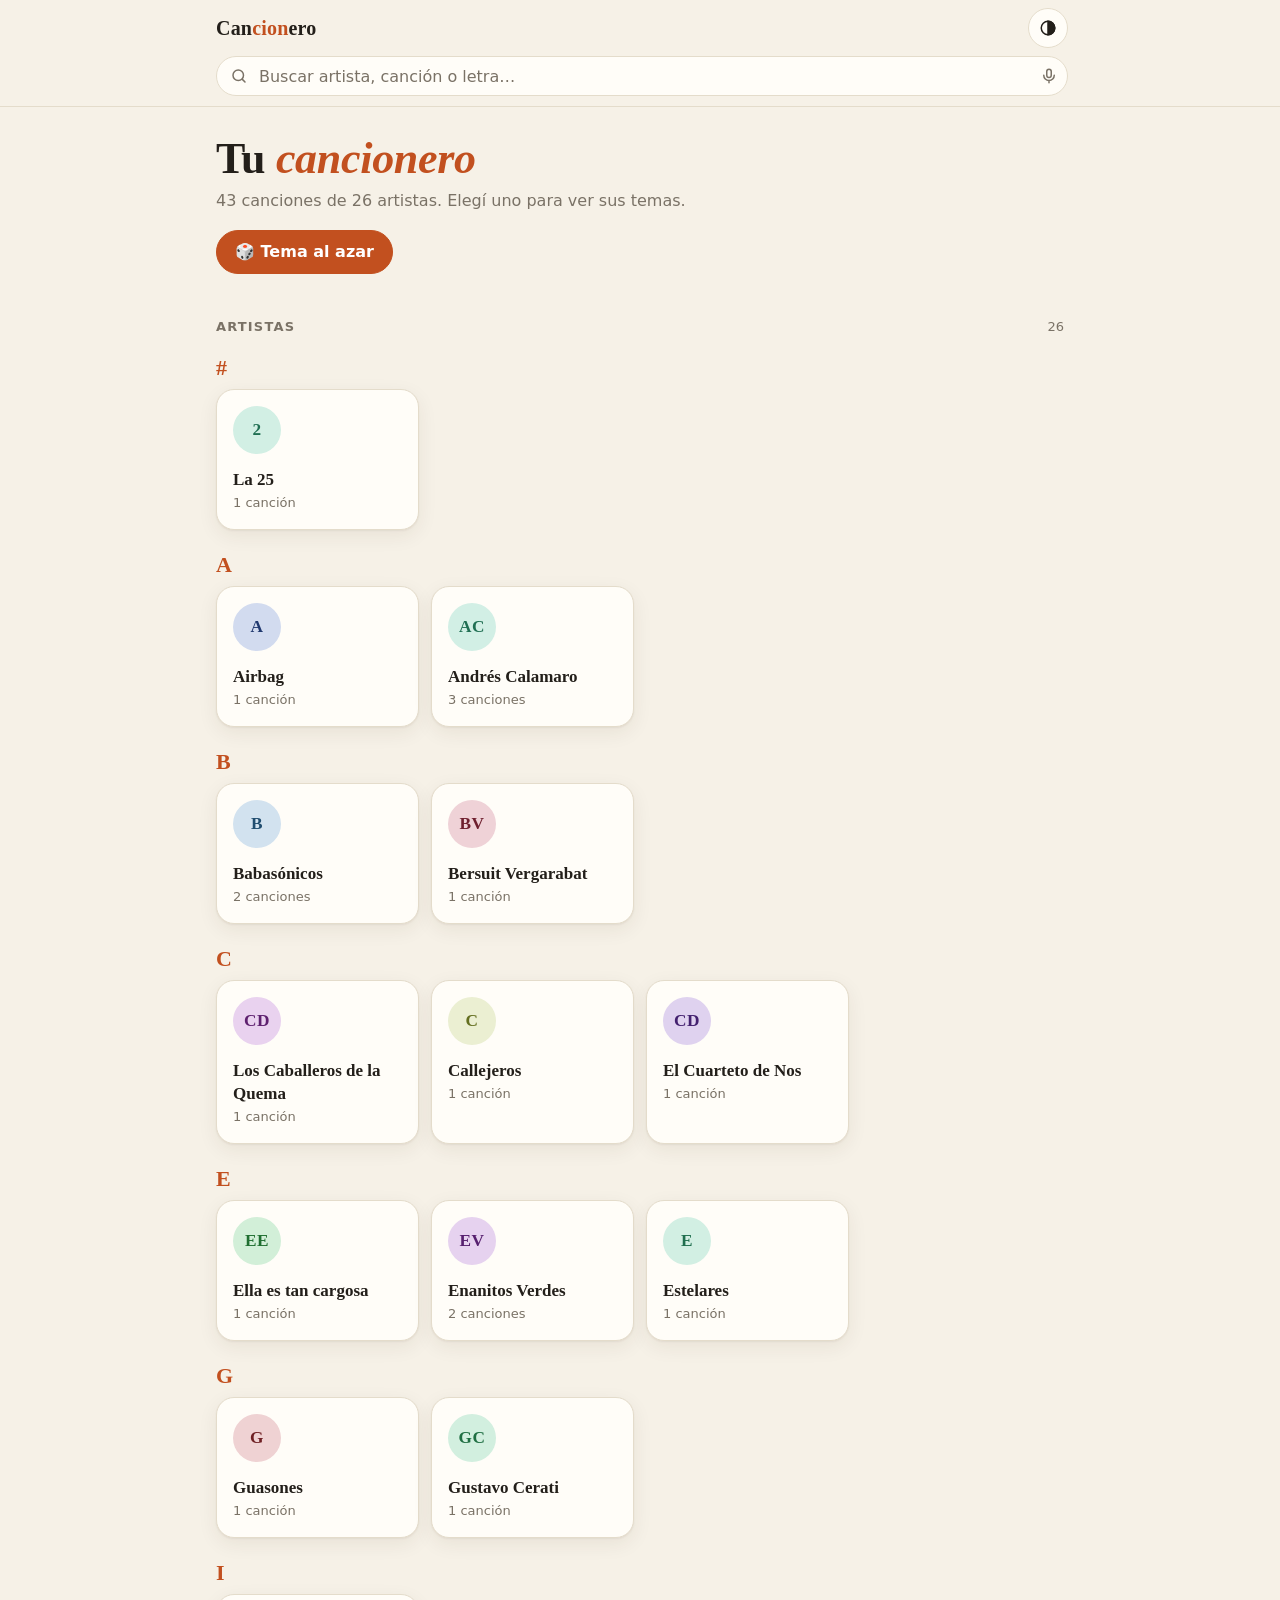
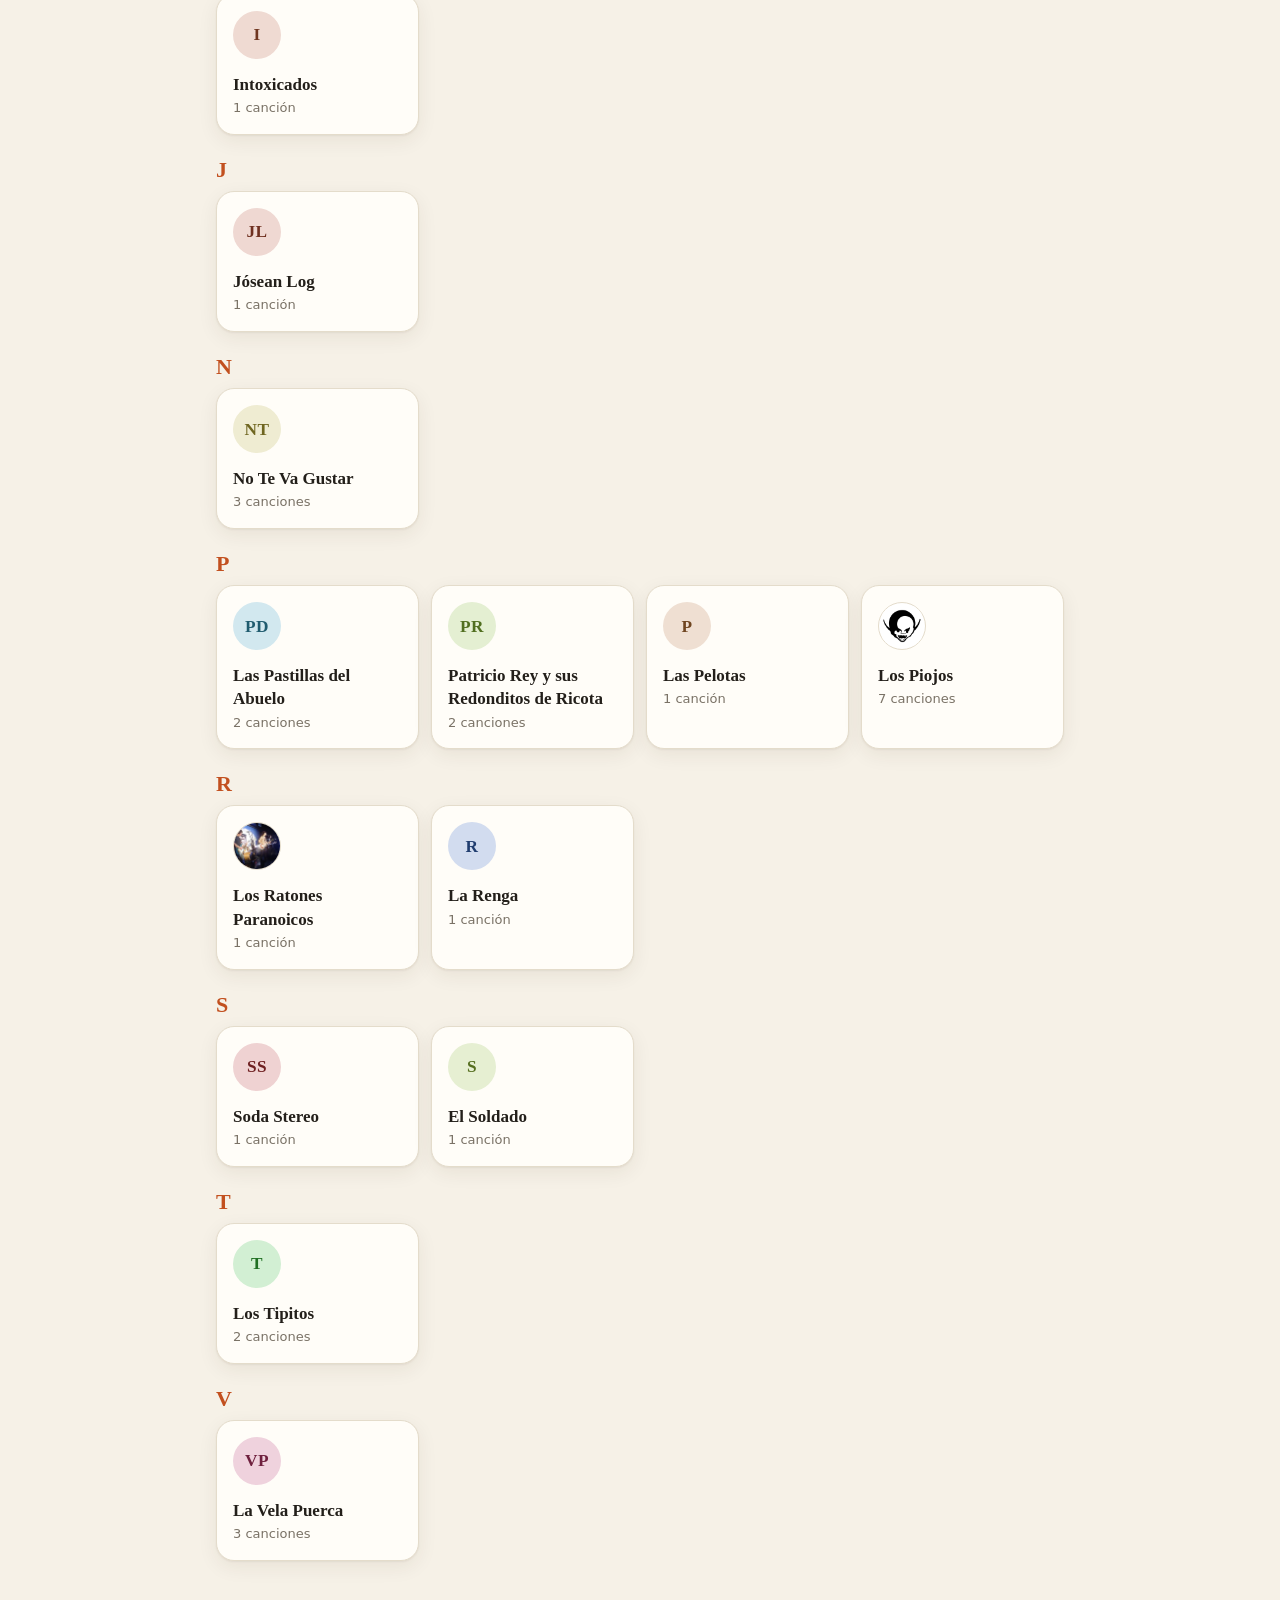
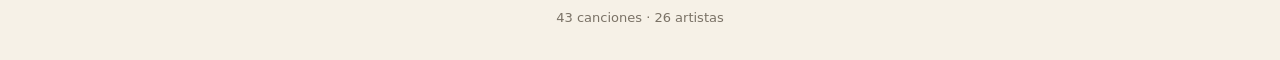
==== index.html @ a5ae13fc "Agregar Duda (Las Pastillas del Abuelo) Co-Authored-By: Claude Sonnet 5.5 <noreply@anthropic.com> Cl" ====
<!doctype html>
<html lang="es">
<head>
<meta charset="utf-8">
<meta name="viewport" content="width=device-width, initial-scale=1, viewport-fit=cover">
<meta name="color-scheme" content="light dark">
<meta name="theme-color" content="#f6f1e7" media="(prefers-color-scheme: light)">
<meta name="theme-color" content="#13110e" media="(prefers-color-scheme: dark)">
<meta name="apple-mobile-web-app-capable" content="yes">
<meta name="mobile-web-app-capable" content="yes">
<meta name="apple-mobile-web-app-title" content="Cancionero">
<meta name="apple-mobile-web-app-status-bar-style" content="default">
<link rel="manifest" href="manifest.webmanifest">
<link rel="icon" type="image/png" href="icon-192.png">
<link rel="apple-touch-icon" href="icon-180.png">
<title>Cancionero</title>
<style>
  @font-face{font-family:'Inconsolata';font-weight:400;font-style:normal;font-display:swap;src:url([data-uri]) format('woff2')}
  @font-face{font-family:'Inconsolata';font-weight:700;font-style:normal;font-display:swap;src:url([data-uri]) format('woff2')}
  :root {
    --bg: #f6f1e7; --surface: #fffdf8; --surface-2: #f0e9da;
    --ink: #231f1a; --muted: #7a7266; --line: #e4dccb;
    --accent: #c2501f; --accent-ink: #ffffff; --chord: #b4421a;
    --av-bg-s: 48%; --av-bg-l: 88%; --av-fg-s: 55%; --av-fg-l: 28%;
    --shadow: 0 1px 2px rgba(60,40,10,.06), 0 6px 20px rgba(60,40,10,.07);
    --serif: "Iowan Old Style", "Palatino Linotype", Palatino, Georgia, "Times New Roman", serif;
    --sans: system-ui, -apple-system, "Segoe UI", Roboto, sans-serif;
    --lyric: var(--sans);
    --mono: "Inconsolata", ui-monospace, "SF Mono", Menlo, Consolas, "Liberation Mono", monospace;
  }
  @media (prefers-color-scheme: dark) {
    :root:not([data-theme="light"]) {
      --bg: #13110e; --surface: #1c1915; --surface-2: #26221c;
      --ink: #f0eadf; --muted: #a2988a; --line: #2f2a22;
      --accent: #f0925f; --accent-ink: #1a0e06; --chord: #f5a678;
      --av-bg-s: 32%; --av-bg-l: 24%; --av-fg-s: 70%; --av-fg-l: 82%;
      --shadow: 0 1px 2px rgba(0,0,0,.4), 0 6px 20px rgba(0,0,0,.35);
    }
  }
  :root[data-theme="dark"] {
    --bg: #13110e; --surface: #1c1915; --surface-2: #26221c;
    --ink: #f0eadf; --muted: #a2988a; --line: #2f2a22;
    --accent: #f0925f; --accent-ink: #1a0e06; --chord: #f5a678;
    --av-bg-s: 32%; --av-bg-l: 24%; --av-fg-s: 70%; --av-fg-l: 82%;
    --shadow: 0 1px 2px rgba(0,0,0,.4), 0 6px 20px rgba(0,0,0,.35);
  }

  * { box-sizing: border-box; -webkit-tap-highlight-color: transparent; }
  html { scroll-behavior: auto; }
  body {
    margin: 0; background: var(--bg); color: var(--ink);
    font: 16px/1.45 var(--sans); -webkit-text-size-adjust: 100%;
  }
  button { font: inherit; color: inherit; cursor: pointer; }
  :focus-visible { outline: 2px solid var(--accent); outline-offset: 2px; }

  /* ---------- barra superior ---------- */
  .top {
    position: sticky; top: 0; z-index: 10;
    background: color-mix(in srgb, var(--bg) 86%, transparent);
    backdrop-filter: blur(10px); -webkit-backdrop-filter: blur(10px);
    border-bottom: 1px solid var(--line);
    padding-top: env(safe-area-inset-top);
  }
  .top-in {
    max-width: 880px; margin: 0 auto; height: 56px; padding: 0 12px 0 16px;
    display: flex; align-items: center; gap: 8px;
  }
  .brand { font: 700 20px/1 var(--serif); letter-spacing: .2px; flex: 1; cursor: pointer; background: none; border: 0; text-align: left; padding: 0; }
  .brand span { color: var(--accent); }
  .back {
    display: flex; align-items: center; gap: 6px; flex: 1; min-width: 0;
    background: none; border: 0; padding: 8px 8px 8px 0; font-weight: 600; color: var(--ink);
  }
  .back .arrow { font-size: 26px; line-height: 1; color: var(--accent); }
  .back .lbl { overflow: hidden; text-overflow: ellipsis; white-space: nowrap; }
  .back[hidden], .brand[hidden] { display: none; }
  .icon-btn {
    width: 40px; height: 40px; border-radius: 50%; border: 1px solid var(--line);
    background: var(--surface); display: grid; place-items: center; font-size: 17px;
  }
  .icon-btn:hover { border-color: var(--accent); }

  .top-search { max-width: 880px; margin: 0 auto; padding: 0 12px 10px 16px; }
  .top-search .search { flex: none; width: 100%; }
  .top-search .search input { height: 40px; box-shadow: none; }
  .sres {
    position: absolute; left: 0; right: 0; top: 100%;
    max-height: calc(100vh - 130px); max-height: calc(100dvh - 130px); overflow-y: auto;
    background: var(--bg); border-bottom: 1px solid var(--line); box-shadow: 0 18px 30px rgba(0,0,0,.18);
  }
  .sres[hidden] { display: none; }
  .sres-in { max-width: 880px; margin: 0 auto; padding: 4px 16px 24px; }
  .sres .sec-title:first-child { margin-top: 14px; }
  .sres .empty { padding: 28px 0; }

  main { max-width: 880px; margin: 0 auto; padding: 20px 16px 48px; }
  .enter { animation: enter .22s ease-out; }
  @keyframes enter { from { opacity: 0; transform: translateY(8px); } to { opacity: 1; transform: none; } }
  @media (prefers-reduced-motion: reduce) { .enter { animation: none; } }

  /* ---------- botones ---------- */
  .btn {
    display: inline-flex; align-items: center; justify-content: center; gap: 8px;
    min-height: 44px; padding: 0 18px; border-radius: 999px; font-weight: 600;
    border: 1px solid var(--line); background: var(--surface);
  }
  .btn:hover { border-color: var(--accent); }
  .btn.primary { background: var(--accent); color: var(--accent-ink); border-color: var(--accent); }
  .btn.primary:hover { filter: brightness(1.06); }
  .btn.sm { min-height: 38px; padding: 0 14px; font-size: 14px; }

  /* ---------- avatar ---------- */
  .av {
    flex: none; display: grid; place-items: center; border-radius: 50%;
    width: var(--s, 48px); height: var(--s, 48px);
    font: 700 calc(var(--s, 48px) * .36)/1 var(--serif); letter-spacing: .5px;
    background: hsl(var(--h) var(--av-bg-s) var(--av-bg-l));
    color: hsl(var(--h) var(--av-fg-s) var(--av-fg-l));
  }

  .av.logo { background: #fff; border: 1px solid var(--line); overflow: hidden; padding: calc(var(--s, 48px) * .06); }
  .av.logo img { width: 100%; height: 100%; object-fit: contain; display: block; }
  .av.logo.photo { padding: 0; }
  .av.logo.photo img { object-fit: cover; }

  /* ---------- inicio ---------- */
  .hero { padding: 8px 0 20px; }
  .hero h1 { font: 700 clamp(30px, 7vw, 44px)/1.08 var(--serif); margin: 0 0 6px; letter-spacing: -.3px; }
  .hero h1 em { font-style: italic; color: var(--accent); }
  .hero p { margin: 0 0 18px; color: var(--muted); }
  .search-row { display: flex; gap: 10px; align-items: stretch; flex-wrap: wrap; }
  .search { flex: 1 1 260px; position: relative; min-width: 0; display: block; }
  .search svg { position: absolute; left: 14px; top: 50%; transform: translateY(-50%); color: var(--muted); pointer-events: none; }
  .search input {
    width: 100%; height: 48px; padding: 0 80px 0 42px; font: inherit; color: var(--ink);
    background: var(--surface); border: 1px solid var(--line); border-radius: 999px;
    box-shadow: var(--shadow); -webkit-appearance: none; appearance: none;
  }
  .search input::placeholder { color: var(--muted); }
  .search input::-webkit-search-cancel-button, .search input::-webkit-search-decoration { -webkit-appearance: none; display: none; }
  .search input:focus { outline: none; border-color: var(--accent); }
  .search .clear {
    position: absolute; right: 6px; top: 50%; transform: translateY(-50%);
    width: 36px; height: 36px; border-radius: 50%; border: 0; background: none; color: var(--muted); font-size: 20px;
  }
  .search .clear[hidden] { display: none; }
  .search .clear { right: 42px; }
  .search .mic {
    position: absolute; right: 6px; top: 50%; transform: translateY(-50%);
    width: 36px; height: 36px; border-radius: 50%; border: 0; background: none; color: var(--muted);
    display: grid; place-items: center; cursor: pointer;
  }
  .search .mic:hover { color: var(--accent); }
  .search .mic[hidden] { display: none; }
  .search .mic.on { color: #fff; background: #d93025; animation: micpulse 1.1s ease-in-out infinite; }
  @keyframes micpulse { 0%,100% { box-shadow: 0 0 0 0 rgba(217,48,37,.45); } 50% { box-shadow: 0 0 0 8px rgba(217,48,37,0); } }
  @media (prefers-reduced-motion: reduce) { .search .mic.on { animation: none; } }

  .sec-title {
    display: flex; align-items: baseline; justify-content: space-between;
    font: 700 13px/1 var(--sans); letter-spacing: .09em; text-transform: uppercase;
    color: var(--muted); margin: 26px 0 12px;
  }
  .sec-title .n { font-weight: 500; letter-spacing: 0; text-transform: none; }
  .grid { display: grid; grid-template-columns: repeat(2, 1fr); gap: 12px; }
  @media (min-width: 560px) { .grid { grid-template-columns: repeat(3, 1fr); } }
  @media (min-width: 800px) { .grid { grid-template-columns: repeat(4, 1fr); } }
  .card {
    display: flex; flex-direction: column; align-items: flex-start; gap: 14px; text-align: left;
    padding: 16px; border-radius: 18px; background: var(--surface); border: 1px solid var(--line);
    box-shadow: var(--shadow); min-width: 0; transition: transform .12s ease, border-color .12s ease;
  }
  .card:hover { border-color: var(--accent); transform: translateY(-2px); }
  .card:active { transform: scale(.98); }
  .card .nm { font: 700 17px/1.2 var(--serif); overflow-wrap: anywhere; }
  .card .ct { font-size: 13px; color: var(--muted); margin-top: 3px; }
  .letter { font: 700 22px/1 var(--serif); color: var(--accent); margin: 24px 0 10px; }

  /* ---------- listas de canciones ---------- */
  .list { display: flex; flex-direction: column; gap: 8px; }
  .row {
    display: flex; align-items: center; gap: 14px; text-align: left; width: 100%;
    padding: 14px 16px; border-radius: 16px; background: var(--surface);
    border: 1px solid var(--line); min-height: 60px;
    transition: border-color .12s ease, transform .12s ease;
  }
  .row:hover { border-color: var(--accent); }
  .row:active { transform: scale(.99); }
  .row .tx { flex: 1; min-width: 0; }
  .row .t { font: 700 17px/1.25 var(--serif); }
  .row .s { font-size: 13px; color: var(--muted); margin-top: 2px; }
  .row .chev { color: var(--muted); font-size: 22px; }
  .pill {
    flex: none; font: 700 13px/1 var(--sans); padding: 6px 10px; border-radius: 999px;
    background: var(--surface-2); color: var(--ink); border: 1px solid var(--line);
  }
  .tag { font: 600 12px var(--sans); color: var(--accent); margin-left: 8px; }
  .empty { text-align: center; color: var(--muted); padding: 48px 0; }
  .empty b { display: block; font: 700 20px var(--serif); color: var(--ink); margin-bottom: 6px; }

  /* ---------- artista ---------- */
  .a-hero { display: flex; align-items: center; gap: 18px; padding: 6px 0 4px; flex-wrap: wrap; }
  .a-hero .info { flex: 1; min-width: 180px; }
  .a-hero h1 { font: 700 clamp(28px, 6.5vw, 40px)/1.1 var(--serif); margin: 0; letter-spacing: -.2px; }
  .a-hero .sub { color: var(--muted); margin-top: 4px; }

  /* ---------- canción ---------- */
  .s-head h1 { font: 700 clamp(28px, 6.5vw, 40px)/1.1 var(--serif); margin: 4px 0 6px; letter-spacing: -.2px; }
  .s-head .by { color: var(--muted); }
  .link { background: none; border: 0; padding: 0; color: var(--accent); font-weight: 600; text-decoration: underline; text-underline-offset: 3px; }
  .tools {
    display: flex; align-items: flex-end; justify-content: space-between; flex-wrap: wrap; gap: 10px 16px;
    margin: 14px 0; padding: 10px 14px 12px; border-radius: 18px;
    background: var(--surface); border: 1px solid var(--line);
  }
  .grp { display: flex; flex-direction: column; align-items: flex-start; gap: 6px; }
  .grp .lbl { font-size: 11px; font-weight: 700; letter-spacing: .09em; text-transform: uppercase; color: var(--muted); }
  .ctl { display: flex; align-items: center; gap: 6px; }
  .grp .val { min-width: 3em; text-align: center; font: 700 18px var(--serif); color: var(--accent); }
  .step {
    width: 38px; height: 38px; border-radius: 50%; border: 1px solid var(--line);
    background: var(--bg); font-size: 17px; line-height: 1;
  }
  .step:hover { border-color: var(--accent); }
  .step.on { border-color: var(--accent); color: var(--accent); }

  /* hoja: los acordes van sobre la sílaba y la letra se parte en renglones */
  .sheet {
    margin: 0; padding: 18px 16px 20px; background: var(--surface);
    border: 1px solid var(--line); border-radius: 18px; box-shadow: var(--shadow);
    font: var(--fs, 17px)/1.4 var(--lyric); overflow-wrap: break-word;
  }
  .sheet .ln { margin: 0; }
  .sheet .ln.blank { height: .85em; }
  .sheet .t { padding: .1em 0; }
  .sheet .pair { padding-top: .15em; }
  .sheet .w { white-space: nowrap; }
  .sheet .seg { display: inline-block; vertical-align: baseline; }
  .sheet .cc { display: block; min-height: 1.3em; padding-right: .55em; font: 700 .9em/1.3 var(--mono); color: var(--chord); }
  .sheet .ll { display: block; white-space: pre; }
  .sheet .cl { font: 700 .92em/1.45 var(--mono); color: var(--chord); white-space: pre-wrap; padding: .1em 0; }
  .sheet .s { font: 700 .78em/1.3 var(--sans); letter-spacing: .08em; text-transform: uppercase; color: var(--muted); margin: 1.1em 0 .25em; }
  .sheet .raw { margin: .3em 0; overflow-x: auto; font: .82em/1.3 var(--mono); color: var(--muted); tab-size: 4; }
  .next { display: flex; flex-wrap: wrap; gap: 10px; margin: 18px 0 110px; }

  /* ---------- deslizador ---------- */
  #as {
    position: fixed; z-index: 12; right: max(16px, env(safe-area-inset-right));
    bottom: calc(16px + env(safe-area-inset-bottom));
    display: flex; align-items: center; gap: 6px; padding: 5px;
    background: color-mix(in srgb, var(--surface) 92%, transparent);
    -webkit-backdrop-filter: blur(8px); backdrop-filter: blur(8px);
    border: 1px solid var(--line); border-radius: 999px; box-shadow: 0 8px 30px rgba(0,0,0,.28);
  }
  #as:not(.open) { padding: 0; border: 0; background: none; box-shadow: none; -webkit-backdrop-filter: none; backdrop-filter: none; }
  #as:not(.open) .step, #as:not(.open) .lv { display: none; }
  #as .play {
    width: 52px; height: 52px; border-radius: 50%; border: 0; font-size: 16px;
    background: var(--accent); color: var(--accent-ink); box-shadow: 0 6px 18px rgba(0,0,0,.28);
  }
  #as.open .play { box-shadow: none; }
  #as .lv { display: flex; flex-direction: column; align-items: center; gap: 4px; min-width: 70px; }
  #as .lv small { font-size: 12px; color: var(--muted); font-weight: 600; }
  #as .dots { display: flex; gap: 4px; }
  #as .dots i { width: 7px; height: 7px; border-radius: 50%; background: var(--line); }
  #as .dots i.on { background: var(--accent); }

  /* ---------- acordes tocables + ventana de diagramas ---------- */
  .sheet .ch { cursor: pointer; border-radius: 3px; }
  .sheet .ch:hover { background: color-mix(in srgb, var(--accent) 22%, transparent); }
  .cd { position: fixed; inset: 0; z-index: 30; display: flex; align-items: flex-end; justify-content: center; }
  .cd[hidden] { display: none; }
  .cd-bg { position: absolute; inset: 0; background: rgba(0,0,0,.5); animation: fade .15s ease-out; }
  .cd-box {
    position: relative; width: 100%; max-width: 640px; max-height: 88vh; overflow-y: auto;
    background: var(--bg); border: 1px solid var(--line); border-radius: 22px 22px 0 0;
    padding: 18px 18px calc(20px + env(safe-area-inset-bottom)); box-shadow: 0 -10px 40px rgba(0,0,0,.35);
    animation: up .2s ease-out;
  }
  @media (min-width: 700px) { .cd { align-items: center; } .cd-box { border-radius: 22px; } }
  @keyframes fade { from { opacity: 0; } to { opacity: 1; } }
  @keyframes up { from { transform: translateY(24px); opacity: 0; } to { transform: none; opacity: 1; } }
  @media (prefers-reduced-motion: reduce) { .cd-bg, .cd-box { animation: none; } }
  .cd-head { display: flex; align-items: center; justify-content: space-between; gap: 12px; }
  .cd-head h2 { margin: 0; font: 700 34px/1 var(--serif); color: var(--accent); }
  .cd-x { width: 40px; height: 40px; border-radius: 50%; border: 1px solid var(--line); background: var(--surface); font-size: 22px; line-height: 1; }
  .cd-notes { color: var(--muted); margin: 6px 0 14px; font-size: 14px; }
  .cd-grid { display: grid; grid-template-columns: repeat(auto-fill, minmax(128px, 1fr)); gap: 10px; }
  .cd-card { background: var(--surface); border: 1px solid var(--line); border-radius: 16px; padding: 10px 6px 12px; text-align: center; }
  .cd-card svg { width: 100%; max-width: 112px; height: auto; display: block; margin: 0 auto; }
  .cd-card .cap { font-size: 12px; line-height: 1.3; margin-top: 4px; padding: 0 4px; }
  .cd-card .cap b { display: block; font-size: 13px; }
  .cd-card .cap span { color: var(--muted); }
  .cd-card .fr { font: 600 12px var(--mono); color: var(--accent); margin-top: 2px; }
  .cd-foot { color: var(--muted); font-size: 12px; margin: 14px 0 0; }
  .g-line { stroke: var(--muted); stroke-width: 1; }
  .g-nut { stroke: var(--ink); stroke-width: 3.5; }
  .g-dot { fill: var(--accent); }
  .g-open { fill: none; stroke: var(--ink); stroke-width: 1.4; }
  .g-x { stroke: var(--ink); stroke-width: 1.4; }
  .g-txt { fill: var(--muted); font: 600 10px var(--sans); }
  footer { text-align: center; color: var(--muted); font-size: 13px; padding: 0 16px 32px; }
</style>
</head>
<body>
<header class="top">
  <div class="top-in">
    <button class="brand" id="brand" aria-label="Ir al inicio">Can<span>cion</span>ero</button>
    <button class="back" id="back" hidden><span class="arrow" aria-hidden="true">‹</span><span class="lbl" id="back-lbl"></span></button>
    <button class="icon-btn" id="theme" title="Cambiar tema (claro / oscuro)" aria-label="Cambiar tema"><svg width="18" height="18" viewBox="0 0 24 24" fill="none" stroke="currentColor" stroke-width="2"><circle cx="12" cy="12" r="9"/><path d="M12 3a9 9 0 0 1 0 18z" fill="currentColor"/></svg></button>
  </div>
  <div class="top-search"><label class="search">
    <svg width="18" height="18" viewBox="0 0 24 24" fill="none" stroke="currentColor" stroke-width="2" stroke-linecap="round"><circle cx="11" cy="11" r="7"/><path d="M20 20l-3.5-3.5"/></svg>
    <input id="q" type="search" placeholder="Buscar artista, canción o letra…" autocomplete="off" autocapitalize="off" spellcheck="false">
    <button class="clear" id="qclear" aria-label="Borrar búsqueda" hidden>×</button>
    <button class="mic" id="qmic" type="button" aria-label="Buscar con la voz" title="Buscar con la voz" hidden><svg width="18" height="18" viewBox="0 0 24 24" fill="none" stroke="currentColor" stroke-width="2" stroke-linecap="round" stroke-linejoin="round"><rect x="9" y="3" width="6" height="11" rx="3"/><path d="M5 11a7 7 0 0 0 14 0M12 18v3"/></svg></button></label></div>
  <div class="sres" id="sres" hidden><div class="sres-in" id="sres-in"></div></div>
</header>
<main id="app"></main>
<footer id="foot"></footer>

<div class="cd" id="cd" hidden>
  <div class="cd-bg" id="cd-bg"></div>
  <div class="cd-box" role="dialog" aria-modal="true" aria-labelledby="cd-t">
    <div class="cd-head"><h2 id="cd-t"></h2><button class="cd-x" id="cd-x" aria-label="Cerrar">×</button></div>
    <div class="cd-notes" id="cd-notes"></div>
    <div class="cd-grid" id="cd-grid"></div>
    <p class="cd-foot">Cuerdas de la 6ª (grave, a la izquierda) a la 1ª (aguda). ○ = al aire, × = no se toca.</p>
  </div>
</div>

<script>
(function () {
  var SONGS = [{"id": "callejeros-9-de-julio", "title": "9 de Julio", "artist": "Callejeros", "key": "F#", "body": "Charango\nintro:\n\nF#  A#m  C#  F#\n\nG#m  A#m  Ebm\n\nG#  C#  B  Ebm\n\n\nF#                 A#m\nOtro pabellon q se abre,\n                   C#\notra escuela entre rejas\nF#\notra flor q no esta...\n     G#m            A#m\nOtro delicuente q miente, roba,\n               Ebm\ngobierna y se va.\n        G#                  C#\nOtra tormenta en mi cabeza hace\n               B\nque no pueda parar de pensar\n\n\nF#                    A#m\nOtra vez otro boca y river\n                  C#\nq termina a las piñas\n              F#\narañando al final\n          G#m\nOtro entretenimiento\n        A#m\npara mi alma sin ganas\n               Ebm\ntendre que encontrar\n\n           G#\nOtra gran duda\n                  C#\nse desnuda en la noche\n                      B\nque me encuentra al final\nEbm            C#\notra vez sin paz...\n\nEst:\n\nEbm\nY en el medio\nB\nNo te encuentro\nF#                 C#\nme hundo en la ciudad\n        Ebm                B               F#              C#\nPor la nueve de julio voy con el miedo de no verte nunca mas\n       G#m\nPasan autos frente a mi\n        B                    F#\nPasa la vida se abre esta herida\n         Ebm        C#\nComo avenida por subir\n\nF#\nOtro vaso de cerveza\n     A#m                   C#                     F#\nbien fria que se llena, se prueba, se vacia y se va\n          G#m             A#m\nA otras amenazas mas fuertes que un vicio\n         Ebm\nnos someteran\n\n      G#                        C#                 B\notro pais ira dejando estos sucios a la posterioridad\nEbm              C#\ny otros lo sufriran...\n\nEst:\n\nEbm            B                  F#               C#\nY en el medio no te encuentro, me hundo en la ciudad\n         Ebm                      B        F#      C#\npor la nueve de julio voy con el miedo de no verte mas\n        G#m\npasan autos frente a mi\n          B                    F#\npasa la vida no cierra esta herida\n           Ebm        C#\ncomo avenida por subir\n\n\n\nF#  A#m  C#  F#\n\nG#m  A#m  Ebm\n\n\n           G#\nOtra gran duda\n                  C#\nse desnuda en la noche\n                      B\nque me encuentra al final\nEbm            C#\notra vez sin paz...\n\nEst:\n\nEbm\nY en el medio\nB\nNo te encuentro\nF#                 C#\nme hundo en la ciudad\n        Ebm                B               F#              C#\nPor la nueve de julio voy con el miedo de no verte nunca mas\n       G#m\nPasan autos frente a mi\n        B                    F#\nPasa la vida se abre esta herida\n         Ebm        C#\nComo avenida por subir\n\n\nF#  A#m  C#  F#\n\nG#m  A#m  Ebm\n\nG#  C#  B  Ebm B"}, {"id": "estelares-aire", "title": "Aire", "artist": "Estelares", "key": "Bm", "body": "E - A - E - A\n\nBm        E           F#m\nHice todo lo posible por seguir,\nBm           E           F#m     E\ncambié el color de mis ojos por marfil  ahaaa\nA    E                  A\nAcostumbrado a mentir,   acostumbrado a reír.\n\nBm        E           F#m\nVan mil días que no sé lo que decir,\nBm           E           F#m     E\nsin ideas de Buenos Aires a Junín,\nA    E\noyendo letras de folk,\nA\nleyendo un libro de amor.\n\n**intro\n\nBm        E           F#m\nTe busqué, pues cada vez que te encontré\nBm           E           F#m     E\ny en tus ojos no vi brillos como aquellos ahaaa\nA    E\nEl show en el Tinto Bar\nA\ncuando me viste cantar.\n\nBm        E           F#m\nY el verano trajo luces sobre el mar\nBm           E           F#m     E\ny entendí que hay mil maneras de dar ahaaa\nA    E\nAunque no te haya hecho bien\nA\na mi manera te amé.\n\n**intro\n\nBm7          C#m7             Bm7\n   No soy el tipo que parezco ser,\nC#m7              Bm7\nno soy el tipo que tú crees ver,\nC#m7              Bm7\nsé que no es fácil para mi ser yo\nE      D\nAhaa       ahahahahaha\n\n**intro\n\nBm7          C#m7             Bm7\nNo hay una sola razón para sufrir,\nC#m7              Bm7\nLas cosas siguen su curso como el rhin, ahaaa\nC#m7              Bm7\nEl río no tiene fin\nE      D\nSigue su vida en el mar.\n\nBm7          C#m7             Bm7\nY hoy estás radiante como Nueva York,\nC#m7              Bm7\nY yo estoy pensando en otro lugar\nC#m7              Bm7\nNo tengo nada que hacer...\nE      D\nEsto no da para más.\n\nBm7\nNo tengo nada que hacer,\nC#m7\nEsto no da para más...\nBm7\nEsto no da para más!"}, {"id": "los-piojos-al-atardecer", "title": "Al Atardecer", "artist": "Los Piojos", "key": "D", "body": "INTRO: D - C\n\nD\nAl atardecer\nCuando ella se va\nAm\nAl atardecer\nD\nSe va a trabajar\nAm\nAl atardecer\nC\nVa hasta la estación\nG\nY se toma el tren\nF#\nChiflan del furgón\nG\nMiran del anden\nD\nAl atardecer\n\nEm\nCalle de luna\nGente sin fortuna\nA\nY sin amor\nEm\nLuces y gatos\nRoces baratos\nA\nPor un alcohol\n\nD - C\n\nD\nAl atardecer\nCruza la ciudad\nAm\nAl atardecer\nD\nLas calles de tierra\nVan quedando atrás\nAm\nAl atardecer\nC\nHoy como estará\nG\nCuanto sacare\nF#\nComisario sucio\nG\nNi lo quiero ver\nD\nAl atardecer\n\nEm\nCalles de luna...\n\nD\nNo tengo mucho\nTiempo\nNo tengo mucho\nTiempo, Señor\nC\nAquí en la ciudad\nD\nNo tengo mucho\nTiempo\nNo hace mucho\nTiempo, que estoy\nC\nAquí en la ciudad, ya ve\nVa hasta la estación\nG\nY se toma el tren\nF#\nEl tercer vagón\nG\nMe dio suerte ayer\nD\nAl atardecer\n\nD - Am (distinto a la intro)\n\nC\nVa hasta la estación\nG\nY se toma el tren\nD\nAl atardecer\n\nCalles de luna....\n\nNo tengo mucho\nTiempo....\n(repite estrofa hasta el final)\n\nCoro:\nY si vos me das\nLo que yo busque\nAlguien para hablar\n\nY si vos me das\nLo que yo busque\nAlguien para estar."}, {"id": "no-te-va-gustar-al-vacio", "title": "Al vacío", "artist": "No Te Va Gustar", "key": "Bm", "body": "Bm       F#m\n  todo parece estar\nEm            D          F#\n  queriendo cerrar una herida\nBm          F#m\n  lejos de abandonar\nEm          D       F#\n  cerca de una despedida\n\nBm           F#m\n   no quiero más\nBm         F#m\n   verte pasar\n\nBm         G                   F#  F#sus4\n   solo me quiero sentar a esperar\n\n\nBm       F#m\n  lo fueron a matar\nEm            D          F#\n  y lo dejaron con vida\nBm          F#m\n  sin sospechar\nEm          D       F#\n  que todavía respira\n\nBm           F#m\n   no quiero más\nBm         F#m\n   verte pasar\n\nBm         G                   F#  F#sus4\n   solo me quiero sentar a esperar\n\nESTRIBILLO\n              Em      A      D       G\nque saltes al vacío y que no vuelvas nunca\nEm      G       F#                 Em       F#         Bm\ny que toda tu vida te mate la culpa de haberme robado una parte del alma\nG                         F#\ny es lo que a vos te hace falta\nBm D A    Bm D A\nalejarte de acá\n\nBm       F#m\n  vos querés enseñar\nEm            D          F#\n  pero te faltan ideas\nBm          F#m\n  vos sabés señalar\nEm          D       F#\n  pero esperá que te vean\n\nBm           F#m\n   no quiero más\nBm         F#m\n   verte pasar\n\nBm         G                   F#  F#sus4\n   solo me quiero sentar a esperar y rogar\n\nESTRIBILLO\n\n              Em      A      D       G\nque saltes al vacío y que no vuelvas nunca\nEm      G       F#                 Em       F#         Bm\ny que toda tu vida te mate la culpa de haberme robado una parte del alma\nG                         F#\ny es lo que a vos te hace falta\n\n              Em      A      D       G\nque saltes al vacío y que no vuelvas nunca\nEm      G       F#                 Em       F#         Bm\ny que toda tu vida te mate la culpa de haberme robado una parte del alma\nG                         F#\ny es lo que a vos te hace falta\nBm D A    Bm D A\nalejarte de acá"}, {"id": "los-piojos-ando-ganas", "title": "Ando ganas", "artist": "Los Piojos", "key": "Dm", "body": "Nota: el tema es un juego entre Dm y C, y al final de cada\nestrofa intercala un C#7.\n\nIntro: Dm - Dmsus4 - Dm - Dm9 - C - C9 - C9\n\n\n1era. guitarra:\nE--------------------------------------------------------------||\nA--------------------------------------------------------------||\nD--------------------------------------------------------------||\nG--------------------------------------------------------------||\nB---------------------------------------------5--8--8h10--8--5-||\nE--8--8--8--7--8--8--3--5---8--8--8--7--8--8-------------------||\n\nDm7\nAndo ganas de encontrarte\nC\ncuánto lejos que estás acá\nDm7\nando ganas de encontrarte\nC\nando lejos, más no me da\nDm7 C\nllora, llora, llora mi pena de amor\nDm7 C\nllora, llora, llora mi pena por vos\nDm7 C\nllora, llora, llora mi pena de amor\ny amale.\n\nF\nA mí sí que me gustan tus piernas mecerse\nC\ncomo si fueran olas\nC#\npor lo que se ve\nF\nme gustó tu mar y tu\nC\ncanoa\n\nDm7\nAndo ganas de encontrarte\nC\nde una buena vez por todas\nDm7\nel invierno largo se fue\nC\ny ya cambiaron las modas\n\nDm7 C\nllora, llora, llora mi pena de amor...\n\nF\nA mí sí que me gustan tus piernas mecerse\nC\ncomo si fueran olas\nC#\npor lo que se ve\nF\nme gustó tu mar y tu\nC\ncanoa\n\nDm\nSólo una cosa te digo\nC\nyo necesito un abrigo\nDm7\nque en esta tierra hace frío\nC\nsi no estás al lado mío\nDm7\ny como vos no hay ninguna\nC\nno brilla tanto la luna\nDm7\nando ganas de encontrarte\nC\nquiero llevarte pa' marte.\n\n\n\nAcorde C#:\n\\X____O/\n 4OOOOOO\n  ||||||\n  ||OOO|\n  ||||||"}, {"id": "los-tipitos-brujeria", "title": "Brujería", "artist": "Los Tipitos", "key": "D", "body": "D\nNadie puede hablar en serio de algo así\n      F#m                        G\nNadie puede tragarse ese buzón\nG\nCrucifijo, cinta roja, ristra de ajo\n        D\nNadie puede\n\n\nD\nDi con ella un verano\n                 F#m\nEn un pueblo una casa\nF#m                 G\nMuy cerca del mar\nG\nNos perdimos en la noche\n                        D\nNuestros brazos, en los besos\n\n\n       G        A Bm         F#m   Em\nY dijo: \"Brujería, hice brujería\nEm          A\nPinché tu muñeco\"\n       D              G  G/F#  Em\nLe dije: \"Eso no me alarma\"\nEm             A              D\nY ahora no puedo olvidarla\n\n\nD\nMe di cuenta enseguida\n                    F#m\nQue nada de esto sería\nF#m                  G\nDifícil de abordar\nG\nYo no creo en los milagros\n                     D\nPero a ver si hoy sucede\n\n\nD\nUna noche como aquella\n                  F#m                       G\nDonde tropecé con ella, a orillas del mar\nG                                           D\nPuse velas, paño rojo, crucifijo, ristra de ajo\n\n\nD            G\nY entonces\nG       A Bm        F#m    Em\nBrujería, hice brujería\nEm          A\nPinché su muñeco\n        D            G       Em\nY grité: \"Quiero olvidarla\"\nEm                 G\nY ahora no puedo\n\n\nG       A Bm         F#m    Em\nBrujería, hice brujería\nEm          A\nPinché su muñeco\n        D            G  G/F#  Em\nY grité: \"Quiero olvidarla\"\nEm         A\nY ahora no puedo\nA              D\nResucitarla"}, {"id": "las-pastillas-del-abuelo-calipso", "title": "Calipso", "artist": "Las Pastillas del Abuelo", "key": "D", "body": "Nota: quien subió la canción indica el tono G.\n\n A                         G\nUna vez más siento la necesidad\nA                                  G\nDe respirarte en los ambientes más oscuros\nA                           G\nDe desafiar las leyes de la gravedad\nA                             G\nFalsa alegría cambiada por tu cianuro\n\nC                       A\nNecesidad de unirme al ghetto\nC                   A\nDe los que apelan a besarte\nC                  A\nEn escondites bien secretos\nD\nCon la locura como estandarte\n\nF#m                   Bm\nNo te permito que me saques todo el hambre\nF#m                  Bm\nQue me acostumbres a atar todo con alambre\n    G                    A\nMe das mil canciones de buena madera\n\nF#m                        Bm                G\nCualquier estación para mi es primavera con vos\n                A\nPero cuando te vas\n\n      D               G                      A\nMe dejás con la más dulce pena matándome adentro\n      D               G                      A\nY un otoño vacío en el centro que sólo se llena\n             G\nCon un poco más\n                       A\nDe tu esencia en las venas\n\nA                             G\nMe pongo goma, me pongo parlanchín\nA                                G\nVoy rebotando de Argentina hasta Japón\nA                                     G\nMe cuelgo con historias que no tienen fin\nA                               G\nY me preocupo por problemas sin solución\n\nC                      A\nVoy escuchando Dancing Moon\nC                     A\nLa sonrisa de oreja a oreja\nC                 A\nEs un problema de actitud\nD\nY ahora los dejo pensando con esta moraleja\n\n F#m                         Bm\nPonete bien si no hay quien salte y no hay un cobre\nF#m                        Bm\nQue de esta miel mejor que falte y no que sobre\n    G                    A\nTe da mil canciones de buena madera\n\n F#m                        Bm                G\nCualquier estación para mi es primavera con vos\n                A\nPero cuando te vas\n\n     D               G                      A\nMe dejás con la más dulce pena matándome adentro\nD                   G                     A\nY un otoño vacío en el centro que sólo se llena\n             G\nCon un poco más\n                        A\nDe tu esencia en las venas\n\n    F#m                   Bm\nQue algo tan lindo me haga mal es una pena\nF#m                       Bm\nMe hace poner una de cal, veinte de arena\n   G                    A\nMe da mil canciones de buena madera\n\n    F#m              Bm                      G\nCualquier estación para mi es primavera con vos\n               A\nPero cuando te vas\n\n  D                   G                     A\nMe dejás con la más dulce pena matándome adentro\nD                      G                  A\nY un otoño vacío en el centro que sólo se llena\n            G\nCon un poco más\n                        A\nDe tu esencia en las venas"}, {"id": "los-tipitos-campanas-en-la-noche", "title": "Campanas en la noche", "artist": "Los Tipitos", "key": "Em", "body": "Em                              C\nUn hombre de frente a una ventana\n                  D\nSúper lucida la mirada\n                    G\nRecorre el paisaje y no\n     B7            Em\nNo es su interior es luna\n                   C\nSon sombras lejanas del bosque\n                    D\nEs algo raro en las estrellas\n                       G\nSonidos que inducen temor\n  B7                    C\nY también melancolía de esperar,\n    D\nDe esperar.\n\nESTRIBILLO\n                    E\nQue esperan que ella vuelva\n      Am          D\nY le diga: aca estoy mi amor\n    Bm           C\nNo existe el olvido\n       D              E\nAca estoy mi amor de vuelta\n      Am          D\nHe vencido, ¿lo puedes creer?\n    Bm           C\nNo existe el olvido mi amor\n   D\nNo existe...\n\nVERSO\nEm                             C\nSu mente inquieta se puebla de historias\n                  D\nSu cuerpo es solo memoria\n                   G\nEs eso que hay que sentir\n    B7        Em\nCon paciencia infinita\n                   C\nAndando las calles ajenas\n                      D\nDe hombres que al fin le dan pena\n               G\nCampanas en la noche\n       B7                C\nRuidos de melancolía que esperan\n    D\nQue esperan...\n\nEm                        C\nDelirio, tremendo ficción literaria\n                    D\nSecretos que fueron plegaria\n                   G\nEspejo maldito que al fin\n        B7      Em\nDuplico toda su vida\n                   C\nAndando las calles ajenas\n                      D\nDe hombres que al fin le dan pena\n               G\nCampanas en la noche\n       B7                C\nRuidos de melancolía que esperan\n    D\nQue esperan..."}, {"id": "josean-log-chachacha", "title": "Chachachá", "artist": "Jósean Log", "key": "C", "body": "Nota: capo en el 5to traste para que suene como ukelele.\nEl G se hace normal (320003) pero soltando la e final; según el ritmo, G* (320000).\nEl E7 también se puede hacer x76750.\nRasgueo: con el pulgar hacia abajo y después subís. Si escuchás esta versión,\nes fácil sacar el ritmo.\n\nIntro: C - Am - Em - E (x2)\n\nC                             Am    Em\nDame de tu vida y de tu tiempo\n         E\nSuficientes para ver\nC                           Am     Em\nDentro de tus ojos el momento\n          E\nQue me obligue a renacer\n\nC       Am             Em\nDame vida y dame aliento\n              E\nQue yo ya perdí el conocimiento\nC         Am          Em\nSólo quédate un momento\n             E\nHasta evaporarnos en el viento\n\nF            G         C            E\nNo hay motivos para decirnos adiós tan pronto\nF       G        C             E\nSigo vivo créemelo mi amor no soy tan tonto\n\nF        G            C\nSi tú quisieras esta noche\n         E7         F\nIr a bailar un chachachá\nF       G\nYo te puedo enamorar\n\nC - Am - Em - G\n\nC                           Am    Em\nDame de tu vida y de tu tiempo ¡Ooh!\n         E\nQue te quiero conocer\nC                        Am    Em\nDéjame sentir el movimiento ¡Ooh!\n       E\nDe tu cuerpo al florecer\n\nC       Am             Em\nDame vida y dame aliento\n              E\nQue yo ya perdí el conocimiento\nC         Am          Em\nSólo quédate un momento\n             E\nHasta evaporarnos en el viento\n\nF            G         C            E\nNo hay motivos para decirnos adiós tan pronto\nF       G        C             E\nSigo vivo créemelo mi amor no soy tan tonto\n\nF        G            C\nSi tú quisieras esta noche\n         E7         F\nIr a bailar un chachachá\nF       G\nYo te puedo enamorar\n\nC - Am - Em - G (x2)\n\nF            G         C            E\nNo hay motivos para decirnos adiós tan pronto\nF       G        C             E\nSigo vivo créemelo mi amor no soy tan tonto\n\nF        G            C\nSi tú quisieras esta noche\n         E7         F\nIr a bailar un chachachá\nF       G\nYo te puedo enamorar"}, {"id": "no-te-va-gustar-chau", "title": "Chau", "artist": "No Te Va Gustar", "key": "Bm", "body": "INTRO Bm Em A D F#   x 2\n\nBm                      Em\nEstábamos los dos mirando el mar\nA              D    F#\ncuando la tarde moría\nBm             Em\ncomo moría lo nuestro\nA             D     F#\njuro que no lo sabia.\n\nBm              Em\nMire para mi derecha\nA            D      F#\nvi que desaparecías\nBm                 Em\ngrite con todas mis fuerzas\nA               D    F#\ny note que no me oías.\n\nBm  Em    A                    D      F#\nMe quede toda la noche en la arena\nBm  Em    A                    D      F#\nintente que algo valiera la pena\nBm\nno puedo conseguir\nG\ncambiar, ni corregir\nEm                     F#\nlo que me corre en las venas.\n\nESTRIBILLO\n\nBm    Em\nCorazón,\nA               D    F#\nhoy no dejes de latir\nBm             G\nte alejaste un día\nEm              F#\nahora decidiste venir.\n\nINTRO Bm Em A D F#   x 1\n\nBm                   Em\nHa pasado mas de un año y vos no estas\nA                    D       F#\npor que habría de creerte?\nBm               Em\nhubiera dado la vida y mucho más\nA                  D       F#\npor solo volver a verte.\n\nBm                 Em\nNo podría darme el lujo\nA                  D     F#\nde ceder ante tu llanto\nBm                  Em\nno pienso abrir las heridas\nA                   D     F#\nde haberte querido tanto.\n\nBm     Em\nEscuche\nA                 D       F#\npero deje que se fuera\nBm     Em\nrecordé\nA                 D       F#\ntodo lo libre que era\nBm\nNo puedo conseguir\nG\ncambiar, ni corregir\nEm                     F#\nlo que me corre en las venas.\n\nESTRIBILLO\n\nBm    Em\nCorazón,\nA               D    F#\nhoy no dejes de latir\nBm             G\nte alejaste un día\nEm              F#\nahora decidiste venir\n\nBm    Em\nCorazón,\nA               D    F#\nhoy no dejes de latir\nBm             G\nte alejaste un día\nEm              F#\nahora decidiste venir.\nBm\nChau!"}, {"id": "los-piojos-civilizacion", "title": "Civilización", "artist": "Los Piojos", "key": "Am", "body": "INTRO: Am - Dm - C - G\n(siempre punteados)\n\nAm\nHay algo que está sonando\n Dm\nseguro que ya lo oías\nC\nla tierra está vibrando\nG\ncon distinta melodía.\n\nAm\nNi dioses locos de furia\n Dm\nni demonios vengativos\nC\nni naves extraterrestres\nG\nni algún cometa perdido.\n\nAm\nLa historia es mucho más clara\n Dm\ny tiene también sentido\nC\nla tierra se está quitando\nG\nde encima al peor enemigo.\n\n\nAm\nVienen los cuatros jinetes\n Dm\ncabalgando vienen digo\nC\nagua, tierra, fuego y aire\nG\nvienen de tu propio ombligo.\n\nAm                   Dm\nOh oh oh oh,\n C                    G\ncosas de la civilización.\n\n\nAm\nQue todo ya está montado\n Dm\nque millones de despidos\nC\nel camino es complicado\nG\nquizá como nunca ha sido.\n\n\nAm\nAnoche soñé con Manu\n Dm\ny esta melodía cantaba\nC\nalguien encendía un asado\nG\nalguien de lejos llegaba.\n\nAm\nY si viene un río gris\n Dm\nque separe al mundo en dos\n C                       G\nquisiera quedar del mismo lado\n\nnena que vos (bis).\n\nAm\nUn nuevo desierto,\n Dm\nun nuevo granizo,\nC\nsaben quien lo hizo\nG\nanda por acá.\n\n\nAm\nDios perdona,\n Dm\nel hombre a veces,\nC\nla naturaleza nunca\nG\nanda por acá.\n\n\nAm\nNo te olvides del mamut,\nque no termino el vermouth.\n Dm\nno te olvides del mamut,\n                             C\nque no termino el vermouth\nG\npor alla\n\n\nNota: suena mejor si hacen todos los acordes con cuerda pisada,\ny en la mayor parte de la canción C es en traste 8 y G en el 10.\n\nEn los estribillos hace esto:\n\nE-12---------12-----12--------------\nB---13---------13-----13----------12\nG-----12/14------14-----12--10/12-12\nD-----------------------------------\nA-----------------------------------\nE-----------------------------------"}, {"id": "los-piojos-como-ali", "title": "Como Alí", "artist": "Los Piojos", "key": "Gm", "body": "Intro y riff\n      Gm                           F\n--------------------------------------------------\n-----------------------------------6--5-----------\n-----------7-----------7-----------------5--7-----    x2\n--5--7--8-----5--7--8-----5--7--8-----------------\n--------------------------------------------------\n--------------------------------------------------\n\nGm\nEs la nueva sensación, la nueva generación,\nF                        Gm\nes un salto, es un frenesí\nGm\nRebotando por doquier, de la villa hasta Blaquier\nF                         Gm\nsoy Jacobo Flash, el saltarín\n\nRiff x2\n\nGm\nHay un bombo criminal un relámpago virtual,\n   F                        Gm\nhay enanos corriendo por ahí.\nGm\nhay mujeres que no son dealer pifia sin poción,\n    F                         Gm\ny yo recién llegado de Chajarí\nGm\nRebotín rebotán de la vera vera land\n     F                            Gm\nde la pista a la cabina cuantos bichos tiene encima\nGm\nTengo los dedos supersensitivos\n F                   Gm\nTengo los ojos de Darin\n\n\nC                           Gm\nY en esta danza soy rey sin corona\nC                           Gm\ny en esta danza q no tiene fin,\nF                         E            D#\nyo voy saltando sin par, voy a quedar\n                  D\nvoy a quedar como Alí\n\nRiff x2\n\n\nGm\nQue esta mina me buscó, que esta mina me encontró,\n  F                            Gm\nque esta mina no me quiere dejar,\nGm\nyo no entiendo que hay en mi, yo no se que pasa aquí,\n F                   Gm\nsolamente dejenme mirar\n\nGm\nY yo casi soy doctora y no duermo ni una hora\n F                                Gm\na veces veo al bisabuelo con Dorrego en la cocina\nGm\ny yo soy clop, el nuevo chico top,\n    F                                     Gm\narranco el miercoles saliendo, de la oficina\n\n\nC                             Gm\nY todo el mundo saltando contento\nC                                Gm\nporque alla afuera te espera el país,\n  F                      E           D#\ny yo me elevo al compás, dj sin paz\n               D\ny desde aca veo Berlin\n\n\nC                           Gm\nY en esta danza soy rey sin corona\nC                           Gm\ny en esta danza que no tiene fin,\nF                         E            D#\nyo voy saltando sin par, voy a quedar\n                  D\nvoy a quedar como Alí\n\n\nC                             Gm\nY todo el mundo saltando contento\nC                                Gm\nporque alla afuera te espera el país,\nF                       E           D#\ny yo me elevo al compás, dj sin paz\n               D\ny desde aca veo Berlin\n\n\nC                           Gm\nY en esta danza soy rey sin corona\nC                           Gm\ny en esta danza que bailo en un ring,\nF                         E            D#\nyo voy saltando sin par, voy a quedar\n                  D\nvoy a quedar como Alí\n\nGm\nEmborrachar mi corazón\n     F             Gm\ny rebotar quiero yo..."}, {"id": "andres-calamaro-corazon-en-venta", "title": "Corazón en venta", "artist": "Andrés Calamaro", "key": "E", "body": "Riff Intro [E - A] X2\n\n       E\nGran alfombra roja, olvidar es divino\n   A\ny fuerte la fuerza del destino,\n       E\ncuerda floja, al moscardón\n  A\ny eso que parece un corazón.\n\n   E                 G#m                  A\nParece que mi cámara lenta ya perdió la cuenta,\n              E\ny no está contenta,\n     E                G#m\nmi muñeco vudú, se perdió en la tormenta,\n  A              B7\ncon mil alfileres clavados\n E           G#m\nen mi corazón en venta,\n A             E\nque nadie viene a comprarlo.\n E            G#m\nMi corazón en venta,\n A             B\ndicen que se revienta.\n E\nQué versión violenta,\n A\nla que se cuenta por ahí.\n\n A              B\nSe dice de mí que nunca vuelvo\n A              B\ny siempre me estoy yendo a ningún lugar,\n A              B                    E\nque tengo que parar de navegar, ya me di cuenta,\n                    A\nme lo dijo mi corazón en venta,\n               E\nfeliz Navidad sangrienta\n  A                       E\nte desea mi corazón en venta.\n\n\nInter: C#m  G#m  A  B\n       C#m  G#m  A  B   Bb  C7\n\n\n\n  F                  Am                  Bb\nParece que mi cámara lenta ya perdió la cuenta,\n              F\ny no está contenta,\n     F                 Am\nmi muñeco vudú, se perdió en la tormenta,\n Bb              C7\ncon mil alfileres clavados\n F           Am\nen mi corazón en venta,\n Bb                   F\nque nadie viene a comprarlo.\n       F           Am\nMi corazón en venta,\n Bb            C7\ndicen que se revienta.\n        F\nQué versión violenta,\nBb\nla que se cuenta por ahí.\n\nBb                       C7\nSe dice de mí que nunca vuelvo\n                   Bb                 C7\ny siempre me estoy yendo a ningún lugar,\n    Bb                     C7             F\nque tengo que parar de navegar, ya me di cuenta,\n                         Bb\nme lo dijo mi corazón en venta,\n           F\nfeliz Navidad sangrienta\n      Bb                    F\nte desea mi corazón en venta."}, {"id": "babasonicos-como-eran-las-cosas", "title": "Cómo eran las cosas", "artist": "Babasónicos", "key": "G", "body": "Intro (se recomienda arpegiar la secuencia):\nG - Am - C - G\n\nG\nCreo que es momento\nAm\npara otra bomba de humo\nC           G\ny batirme en retirada\n\nBm7          Am\nNuestra sociedad... me perjudica\nF       G\nvos no sos una chica cualquiera...\n\n(sin rasguido)\nEm                           Am\n...    Que ridículo es que pienses\nC                        G\nque todo es tuyo, inclusive yo\n\nBm7           Em\n... Todo eso tuyo puede ser\nC                           Bm7\npero esta noche es para los dos\nC                        G\nQuizá fue la mañana en que vendados los dos\nEm                       Am\ndescubrimos cómo eran las cosas\nC                      B7\ny sin abrir los ojos nos teletransportamos\n(sin rasguido, 1 movimiento hacia abajo)\nEm                  B7\na donde desearíamos estar\n\nG\nEntonces deshace el hechizo\nAm\nque me obliga a arrastrarme\nC                G\nentre Guinea y tus sabanas\nBm7                 Am\nNuestra sociedad no ayuda mucho\nF        G\nmientras la pasas bien yo lucho\n\nC                      G\nQuizá fue la mañana en que vendados los dos\nEm                       Am\ndescubrimos cómo eran las cosas\nC                      B7\ny sin abrir los ojos nos teletransportamos\n(con rasguido)\nEm                  B7\na donde desearíamos estar\n\nC                      G\nQuizá fue la mañana en que vendados los dos\nEm                       Am\ndescubrimos cómo eran las cosas\nC                      B7\ny sin abrir los ojos nos teletransportamos\n(sin rasguido, 1 movimiento hacia abajo)\nEm                  B7\na donde desearíamos estar\n\nC\nPero tanto lo siento\nB7\nque sólo es un momento\nEm                B7\nque todos deberíamos pasar\n\nC                      G\nQuizá fue la mañana en que vendados los dos\nEm                       Am\ndescubrimos cómo eran las cosas\nC                      B7\ny sin abrir los ojos nos teletransportamos\n(con rasguido)\nEm                  B7\na donde desearíamos estar\n\nC                      G\nQuizá fue la mañana en que vendados los dos\nEm                       Am\ndescubrimos cómo eran las cosas\nC                      B7\ny sin abrir los ojos nos teletransportamos\n(sin rasguido, 1 movimiento hacia abajo)\nEm                  B7\na donde desearíamos estar\n\nNota: el tema se toca sin capo y con afinación standard."}, {"id": "soda-stereo-de-musica-ligera", "title": "De música ligera", "artist": "Soda Stereo", "key": "Bm", "body": "Intro:\nBm-G-D-A\nBm-G-D-A (x4)\n\nBm          G D       A         Bm    G D  A\nElla durmio,    al calor de las masas\nBm           G  D     A          Bm  G D  A\nY yo desperté,    queriendo soñarla\nBm                 G D   A          Bm     G D  A\nAlgún tiempo atras,    pensé en escribirle\nBm             G D        A          Bm  G D   A\nY nunca sortié,    las trampas del amor\n\nCORO:\n\nBm         G-D-A               Bm  G-D-A\nDe aquel amor,    de música ligera\nBm         G-D-A               Bm  G-D-A\nNada nos libra,   nada más queda\n\nBm          G-D   A            Bm G-D-A\nNo le enviaré,    cenizas de rosas\nBm            G-D       A       Bm   G-D-A\nNi pienso evitar,   un roce secreto\n\nCORO:\n\nBm         G-D-A               Bm  G-D-A\nDe aquel amor,    de música ligera\nBm         G-D-A               Bm  G-D-A\nNada nos libra,   nada más queda\n\nSolo\n\nCORO:\n\nBm         G-D     A           Bm  G-D-A\nDe aquel amor,    de música ligera\nBm         G-D    A         Bm  G-D  A\nNada nos libra,   nada más queda,   nada mas\nBm-G-D-A                    Bm-G-D\n\nA         Bm  G-D  A         Bm\nnada más queda,   nada mas queda\n\nA         Bm  G-D  A         Bm\nnada más queda,   nada mas queda"}, {"id": "guasones-down", "title": "Down", "artist": "Guasones", "key": "G", "body": "Intro: G-A-D  G-A-D-G  X2\n     G        A   D          G\nRecuerdo los años pasados vendiendo\n    G          A          D\nmi alma en un sucio callejón\n     G        A           D         G\nesperando con ansias el momento oportuno\nG         A       D\npara alejarme de vos.\n   G        A        D           G\nCerraba los bares de noche y de día\n   G           A       D\ncreyendo que ibas a volver,\n     G           A         D        G\nsintiendo en mis venas tu fuego, divina,\n    G       A         D\ncorrer y correr, y correr.\n\n                    G     A    D\nY eso me pone muy down, down, down.\n                  G     A    D\nEso me pone muy down.\n                    G     A     D\nY eso me pone muy down, down, down.\n                     G\nDame un poquito de down.\n\nRIFF (1ra guitarra) x4\nE |- - - - - - - - - - - - - - --|\nb |- - - - - - - - - - - - - - --|\nG |- - -11-14-12-11 - 12-11- - --|\nD |-- - - - - - - -14- - - 12- - |\nA |- - - - - - - - - - - - - - - |\nE |- - - - - - - - - - - - - - - |\n\n\n       G       A            D       G\nQué bellos momentos que me dio la vida\n     G      A        D\nel gran colegio Nacional,\n       G          A         D          G\nlas chicas más lindas, más putas de todas\n     G      A       D\ncon un corazón especial.\n    G     A          D         G\nY tuve maestros de todos los palos\n     G       A            D\nlesbianas, gays, mucho más,\n     G        A          D           G\nel sexo en rebaño y la droga en el baño,\n    G         A             D\nvolvamos el tiempo hacia atrás.\n\n                   G      A     D\nY eso me pone muy down, down, down\n                  G      A     D\nEso me pone muy down.\n                    G     A     D\nY eso me pone muy down, down, down.\n                     G\nDame un poquito de down.\n\n  G         A        D        G\nAhora de grande voy sin incentivo\n    G       A        D\nno tengo ganas de seguir.\n   G        A        D        G\nCamino y camino buscando un amigo\n    G     A         D\nque me diga a dónde ir.\n      G        A       D         G\nDe cuando en cuando tomo la guitarra,\n     G          A         D\ntransformo el veneno en papel\n   G      A     D       G\ny una melodía dice todavía\nG        A        D\nnos volveremos a ver.\n\n\n                   G      A     D\nY eso me pone muy down, down, down.... X4 Y DESPUÉS REPITE\nCON EL RIFF"}, {"id": "las-pastillas-del-abuelo-duda", "title": "Duda", "artist": "Las Pastillas del Abuelo", "key": "A", "body": "Riff\ne ------------\nb ---3/4/3-0--\ng ------------\n\nRiff A9 A9* Riff E E* x2\n\nA9                     A9*\nNose si el tiempo es propio\nE      E*\nde nuestra conciencia\nA9        A9*         E    E*\nnose si existe de verdad\nA9                A9*\nnose quien pueda comprobar\nC#m               B9\nsi todo es una foto\nA9                 F#m\no va al ritmo de un tic tac\nC#m                 B9\no va al ritmo de un tic tac\n\nRiff A9 A9* Riff E E*\n\nA9     A9*           E   E*\npero que diferencia hay\nA9           A9*\nsi de la conciencia\nE                E*\nno nos podemos librar\nA9        A9*\nesa guia inata y leal\nC#m       B9\nque vos bien sabes\nA9                F#m\nno siempre podemos respetar\nB9\nno siempre podemos\n\nE\ny hoy debe ser la tuya\nB9\nmi peor enemiga\nF#m                   A\nla que te hecha la culpa\nE         B9                   F#m\npor no saber aguantar tus ganas y las mias\nA\nde parpadear una vez mas\nE\nvos no te preocupes\nB9\nque yo voy a intentar\nF#m\nque pegue media vuelta\nA\ny patee para alla\nE         B9\nse que no es irreversible este proceso\nF#m                 A\npero no quiero que vaya hacia atras\n\nRiff A9 A9* Riff E E* x2\n\nA9            A9*\nyo por ateo irracional\nE                   E*\nno tengo a quien rogarle\nA9            A9*\nvos tan insegura\nE     E*\nque queres cambiar de vida\nA9            A9*\nyo de la esperanza\nC#m      B9\nun mal amigo\nA9                     F#m\ny vos tan fragil como aquella hojita que\nB9\nme pediste que guarde\n\nE\ny hoy debe ser la tuya\nB9\nmi peor enemiga\nF#m                   A\nla que te hecha la culpa\nE         B9                   F#m\npor no saber aguantar tus ganas y las mias\nA\nde parpadear una vez mas\nE\nvos no te preocupes\nB9\nque yo voy a intentar\nF#m\nque pegue media vuelta\nA\ny patee para alla\nE         B9\nse que no es irreversible este proceso\nF#m                 A\npero no quiero que vaya hacia atras\nE\ny hoy debe ser la tuya\nB9\nmi peor enemiga\nF#m                   A\nla que te hecha la culpa\nE         B9                   F#m\npor no saber aguantar tus ganas y las mias\nA\nde parpadear una vez mas\nE\nvos no te preocupes\nB9\nque yo voy a intentar\nF#m\nque pegue media vuelta\nA\ny patee para alla\nE         B9\nse que no es irreversible este proceso\nF#m                 A\npero no quiero que vaya hacia atras\n\nC#m B9 F#m A x4\n\nC#m                     B9\ny si es que el tiempo existe\nF#m              A\nyo quiero compartirlo\nC#m            B9\nsi todo es una foto\nF#m  A\nyo quiero estar\nC#m  B9\nal lado tuyo\nF#m  A\nal lado tuyo quiero estar\nC#m   B9\nen la foto quiero estar\nF#m  A\nal lado tuyo...\n\nA9  X 0 2 2 0 0\nA9* X 0 4 4 0 0\nE   0 2 2 1 0 0\nE*  0 2 2 1 0 2\nC#m X 4 6 6 5 4\nB9  X 2 4 4 2 2\nF#m 2 4 4 2 2 2\nA   X 0 2 2 2 0"}, {"id": "la-vela-puerca-en-el-limbo", "title": "En el limbo", "artist": "La Vela Puerca", "key": "Dm", "body": "El Cm raro:\nCm*\ne|-X--|----|\nB|-X--|----|\ng|----|----|\nD|-X--|----|\nA|----|----|\nE|----|----|\n\n\nDm         F                   C     Cm*\nHoy me siento que puedo hacer todo\nDm          F           C        Cm*\nHoy la luna me invita a seguir\nDm          F               C       Cm*\nY ella esta sentadita en el limbo\nDm         F                C     Cm*\nDiciéndome donde no hay que ir.\nDm         F            C      Cm*\nCiegamente confío en su mano\nDm       F               C       Cm*\nY mi sol ahora empieza a salir\nDm            F             C         Cm*\nQue me atrevo a voltear los gusanos\nDm     F               C        Cm*\nQue no dejan crecer mi jardín\n\nBb    C                    Dm    F\nY la vida se acuesta a mi lado\nBb     C                    Dm    F\nY con ella me empiezo a reír\nBb        C                F        C/E        Dm\nY ahora sueño que voy caminando por todas las cosas\n     C        G           C   Bb     Am   Bb\nque faltan vivir, y sentir\n           C    Bb       Am   Bb\nYo y mi jardín.\n\nDm F C Cm*\n\nDm         F                   C     Cm*\nQue barato decir que es extraño\nDm         F              C      Cm*\nNo tocarte y sentirte hoy aquí\nDm        F                  C        Cm*\nMenos mal que ya entiendo mi tiempo\nDm          F         C       Cm*\nY lo espero sin mucho pedir\nDm         F            C      Cm*\nMis amigos revuelven la olla\nDm    F             C        Cm*\nDonde puse mi mejor perfil\nDm         F          C          Cm*\nY me sobra con verlos bailando\nDm       F    C            Cm*\nFestejar para sobrevivir\n\nBb    C                    Dm    F\nY la vida se acuesta a mi lado\nBb     C                    Dm    F\nY con ella me empiezo a dormir\nBb        C                F        C/E        Dm\nY ahora sueño y me voy alejando de todas las cosas\n     C        G           C   Bb     Am   Bb\nque supe sufrir y sentir\n           C    Bb       Am   Bb\nYo y tu jardín.\n\nDm F C Cm*\n\nBb    C                    Dm    F\nY la vida se acuesta a mi lado\nBb     C                    Dm    F\nY con ella me empiezo a morir\nBb        C                F        C/E        Dm\nY ahora sueño y me voy alejando de todas las cosas\n     C        G           C   Bb     Am   Bb\nque supe sufrir y sentir\n           C    Bb       Am   Bb\nYo y mi jardín\n           C    Bb       Am   Bb\nYo y tu jardín"}, {"id": "intoxicados-esta-saliendo-el-sol", "title": "Está saliendo el sol", "artist": "Intoxicados", "key": "A", "body": "Intro en LA\n\nRiff\n\n----------------------- E\n----------------------- B\n--------2------2------- G\n-2---4-----4----------- D\n----------------------- A\n----------------------- E\n\nA                 E\nEsta saliendo el sol que es\nF#m          D\nsin duda mi dios\nA                   E\npero no estoy apto para aprender hoy\nF#m          D\nde su sabiduria\nA                    E\nporque la luna aparecio\n         D                             Bm-C#m   A\ny me invito a estar con ella hasta que vuelvas vos\n\n\nA                 E\nEsta saliendo el sol que es\nF#m        D\nsin duda mi dios\nA                 E\ny aunque no cerre un ojo en toda la semana\nF#m                D\ny tenga ganas de desmayarme en la cama\nA                 E             D         Bm-C#m  A\nvoy a salir a recibir su bendicion oh dios\n\nA                       E\nPadre sol nuestro que estas en los cielos\nF#m                       D\nguiame si no esta bien la vida que llevo\nA                 E\nno dejes nunca de brillar\n    F#m                         D\nporque eso me pone bien cuando estoy un poco mal\nA                      E              D          Bm-C#m A\nla luz nuestra de cada dia danosle hoy y que asi sea amen."}, {"id": "andres-calamaro-flaca", "title": "Flaca", "artist": "Andrés Calamaro", "key": "G", "body": "G              B7\nFlaca, no me claves\n      Em               C\ntus puñales, por la espalda\n      G               D\ntan profundo, no me duelen\n             G    D\nno me hacen mal.\n\nG              B7\nLejos, en el centro\n        Em          C\nde la tierra, las raíces\n      G            D\ndel amor, donde estaban\n      G    D\nquedarán.\n\nG                        B7\nEntre no me olvides me dejé nuestros abriles\n       Em                     C\nolvidados, en el fondo del placard\n                  G                        D\nen el cuarto de invitados, eran tiempos dorados\n           G      D\nun pasado mejor.\n\nG                             B7\nAunque casi me equivoco y te digo poco a poco\n         Em                     C\nno me mientas, no me digas la verdad\n                G                     D\nno te quedes callada, no levantes la voz\n              G       D\nni me pidas perdón.\n\nG                            B7\nAunque casi te confieso yo también he sido un\n          Em                C\nperro compañero, un perro ideal\n                 G                    D\nque aprendió a ladrar y a volver al hogar\n             G      D\npara poder comer."}, {"id": "babasonicos-irresponsables", "title": "Irresponsables", "artist": "Babasónicos", "key": "Em", "body": "Em\nSomos culpables de este amor escandaloso\n              Am\nQue el fuego mismo de pasión alimentó\n             D                         C\nQue en el remanso de la noche impostergable\n           Am                     B\nNos da vergüenza seguir sintiéndolo\n\nESTRIBILLO:\n----------\n       Em   C\nPoco a poco\n            D       Em    D\nFuimos volviéndonos locos\n                         G\nY ese vapor de nuestro amor\n                         Am\nque se enbriago con su licor\n   B                        C\nY culpa al carnaval interminable\n    Am                      B\nNos hizo confundir irresponsables\n\n\nEm\nSi fuimos carne de mentira trasquivanda\n              Am\nQue en la imprudencia del rumor hoy desató\n             D                         C\nQue descubiertos por la luz de la mañana\n           Am                     B\nNos castigaron la desidia y el dolor\n\nESTRIBILLO\n\n------------------------------\nSOLO: Em - Am - D - C - Am - B\n------------------------------\n\nESTRIBILLO"}, {"id": "patricio-rey-y-sus-redonditos-de-ricota-la-hija-del-fletero", "title": "La hija del fletero", "artist": "Patricio Rey y sus Redonditos de Ricota", "key": "Am", "body": "Acordes:\n\nE A D G B E\nAm:    x 0 2 2 1 0\nAsus4: x 0 2 2 3 0\nG:     3 2 0 0 0 3\nF9:    x x 3 2 1 3\nG#:    4 6 6 5 4 4\n\nBase: Am Asus4\n\nAm                   Asus4\nLa hija del fletero, linda infinita,\nAm                    Asus4\nvolvió a Madrid donde parece que es feliz.\nAm               Asus4\nEse día me mandó al descenso,\nAm               Asus4\nrecuerdo cómo su mirada me volteó.\n\nG                  F9             G         F9\nPero dos que se quieren se dicen cualquier cosa.\nG          F9      G             G#\nAy! Si pudieras recordar sin rencor.\n\nAm                 Asus4\nEn mi buzón hay un par de cartas suyas,\nAm                Asus4\nfueron juntándose y no tengo el valor.\nAm              Asus4\nTodavía su amor me da descargas,\nAm                 Asus4\nnunca tuvo el higo seco junto a mí.\n\nG                  F9             G         F9\nPero a los ciegos no le gustan los sordos,\nG          F9      G             G#\ny un corazón no se endurece porque sí.\n\nSolo: Bm\n\nAm                    Asus4\n'No calentás la misma cama por dos noches.'\nAm              Asus4\nMe reclamaba, y no la quise oír.\nAm               Asus4\nHice de todo por impresionarla,\nAm              Asus4\ny dejé huérfano todo su penar.\n\nAm               Asus4\nNo me gustó cómo nos despedimos.\nAm               Asus4\nDaban sus labios rocío y no bebí.\nAm              Asus4\nSopa de almejas es todo lo que como\nAm                 Asus4\n(siempre fui menos que mi reputación)."}, {"id": "la-renga-la-razon-que-te-demora", "title": "La razón que te demora", "artist": "La Renga", "key": "Bm", "body": "Bm                      D                G          D\nHay un destino que no tiene pruebas por eso esta historia\nBm                    D             G            D\nPuede que muera con una verdad olvidada en tu memoria\nF#(*)                  A\nserá un camino que no tiene huella\nF#(*)                    Bm\nla suerte que le ha tocado a la estrella\nG       D       F#(*)\nque te ha de mirar\nBm                     D                G             D\nHay un siempre para la batalla y la razón que te demora\nBm                   D          G           D\ny hay una sombra para cada luz corras adonde corras\nF#(*)                    A\nquizá el destino sea una mentira\nF#(*)                   Bm           G\nquizá lo único que quería la vida era\nD            F#(*)\nterminar con vos\n\nInter: Bm D Em, Bm Em D (x 2)\n\nBm              D                G            D\nLa ruta sigue mas allá de las luces de la autopista\nBm              D                G            D\nsecando al ojo de la lágrima te perderás de vista\nBm              D                G            D\ncomo un relámpago en la fría noche, cruzarás los abismos\nBm              D                G            D\nesos que guardan a la sombra que te oculta de vos mismo\nF#(*)                    A\nhay algo extraño ahí del otro lado\nF#(*)            Bm\nque te teme y te da la mano\nG        D          F#(*)\npara llegar hasta vos.\n\nSolo sobre estrofa\n\nInter: Bm D Em, Bm Em D (x 2)\n\nBm                      D                G          D\nHay un destino que no tiene pruebas por eso esta historia\nBm                    D             G            D\nYa habrá muerto con una verdad olvidada en tu memoria\nF#(*)                  A\nserá un camino que no tiene huella\nF#(*)                    Bm\nla suerte que le ha tocado a la estrella\nG       D       F#(*)\nque te ha de mirar\nBm                     D                G             D\nHabrá un siempre para la batalla y la razón que te demora\nBm                   D          G           D\ny hay una sombra para cada luz corras adonde corras\nF#(*)                    A\nquizá el destino sea una mentira\nF#(*)                   Bm           G\nquizá lo único que quería la vida era\nD            F#(*)\nterminar con vos"}, {"id": "bersuit-vergarabat-la-soledad", "title": "La Soledad", "artist": "Bersuit Vergarabat", "key": "Am", "body": "INTRO\n\n1|----------------------------|\n2|----------------------------|\n3|---------------2-------1----|    REPITE 3 VECES\n4|-------0-0p2-3---3---2---2--|\n5|---0-3----------------------|\n6|----------------------------|\n\nY DESPUES REPITE UNA VEZ...\n\n1|----------------------------|\n2|----------------------------|\n3|---------------2---1--------|\n4|-------0-0P2-3---3----------|\n5|---0-3----------------------|\n6|----------------------------|\n\n              Am\nEsperaría que no te asuste\n              Em\neste instante de sinceridad;\n           G         E\nmi corazón vomita su verdad.\n       Am\nEs que hay una guerra entre dos\n           Em\npor ocupar el mismo lugar;\n   G\nla urgencia\n     E\no la soledad.\n\nAHORA MIENTRAS QUE CANTA ARPEGIA ESTOS ACORDES DE ESTA MANERA\nAm               F/A               C                 E\n1|-----------|    1|-----------|    1|-----------|    1|-----------|\n2|------1----|    2|------1----|    2|------1----|    2|------0----|\n3|-----2-----|    3|-----2-----|    3|-----0-----|    3|-----1-----|\n4|----2------|    4|----3------|    4|----2------|    4|----2------|\n5|---0-------|    5|---0-------|    5|---3-------|    5|-----------|\n6|-----------|    6|-----------|    6|-----------|    6|---0-------|\n           Am\nLa soledad fue tan sombria\n       F/A\nque no te dejo encontrar\n              C    E\ntu naturaleza divina.\n            Am\nLa urgencia gano esta vez,\n            F/A\ndispuesta a penetrarte,\n             C   E\nprepotente y altiva.\n\nREPITE INTRO (X6)\n\n               Am          F/A C\nPor las noches la soledad desespera,\n               Am          F/A C\npor las noches la soledad desespera.\n                   Am          F/A C\nQue por las noches la soledad desespera,\n               Am          F/A C\npor las noches la soledad desespera.\n           Am\nEspera por ti,\n           F/A\nespera por el,\n           C\nespera por mi,\n            E\ntambien por aquel ...\n\n        Am\nQue con violencia sujeta su alma\n      Em\na una brutal represion,\n          G      E\nesperando apaciguarse.\n         Am\nO confia en el paso del tiempo,\n          Em\ncomo otra solucion\n               G   E\npara encontrar la calma.\n\nVUELVE A ARPEGIAR LOS MISMOS ACORDES\n        Am\nPero te pone loco en las noches,\n        F/A\nrogando entrar\n       C              E\nen los confines mas oscuros.\n           Am\nDespues te arrodillas\n        F/A\nante el amor maternal,\n           C    E\nsuplicando ternura.\n\nREPITE INTRO (X4)\n               Am          F/A C\nPor las noches la soledad desespera,\n               Am          F/A C\npor las noches la soledad desespera.\n                   Am          F/A C\nQue por las noches la soledad desespera,\n               Am          F/A C\npor las noches la soledad desespera.\n\nVUELVE A ARPEGIAR AL MISMO ESTILO DE ANTES PERO CON OTROS ACORDES\nDm                 Am                G                E\n1|------1----|    1|-----------|    1|-----------|   1|-----------|\n2|-----3-----|    2|-----1-----|    2|------0----|   2|------0----|\n3|----2------|    3|------2----|    3|-----0-----|   3|-----1-----|\n4|---0-------|    4|----2------|    4|----0------|   4|----2------|\n5|-----------|    5|---0-------|    5|-----------|   5|-----------|\n6|-----------|    6|-----------|    6|---3-------|   6|---0-------|\n           Dm\nEspera por ti,\n           Am\nespera por el,\n           G\nespera por mi,\n            Am\ntambien por aquel ...\n           Dm\nEspera por ti,\n       Am\npor el ...\n           G\nespera por mi\n            E\ntambien por aquel ...\n\nREPITE LA INTRO HASTA EL FINAL\n\n       Am                  F/A C\n¿Y que hace este angelito, ahora,\n      Am         F/A C\na las seis de la mañana,\n          Am F/A C\nsubida al mastil\n        Am F/A C\nde este naufragio?\n       Am                      F/A C\n¿A ver si, alzando las copas, foragidas,\n         Am        F/A C\nviene un cielo de enfermeras\n            Am  F/A C\npara lamerm sin asco\n    Am F/A C\nlas heridas...\n   Am F/A C\nde amor?\n\n               Am            F/A C\nPor las noches la soledad desespera...\n       Am           F/A C\n¿A ver si viene del cielo\n              Am  F/A C\nuna enfermera del amor?\n               Am            F/A C\nPor las noches la soledad desespera..."}, {"id": "enanitos-verdes-lamento-boliviano", "title": "Lamento Boliviano", "artist": "Enanitos Verdes", "key": "Em", "body": "    Em\nMe quieren agitar me incitan a gritar\nBm\nsoy como una roca, palabras no me tocan\nAm\nadentro hay un volcán que pronto va a estallar\nEm                  B7\nyo quiero estar tranquilo.\n\nEm\nEs mi situación una desolación\nBm\nsoy como un lamento, lamento boliviano\n       Am\nque un día empezó y no va a terminar\nEm            B7\nya nadie hace daño.\n\n    Em  Bm                 Am       Em  B7\n1.-)Uoh-yoh-yoh-yoh-oh-oh  eh-eh-eh-eh-yeh\n\n         Em         Bm\n2.-)Y yo estoy aquí borracho y loco\n    Am           Em             B\n    y mi corazón idiota siempre brillará\n    Em                      B7\n    y yo te amaré, te amaré por siempre\n               Am\n    nena no te peines en la cama\n               Em                  B7\n    que los viajantes se van a atrasar\n\nNota: punteo en 2 estrofas.\nRepetir 1-2-2 Em"}, {"id": "gustavo-cerati-me-quedo-aqui", "title": "Me quedo aquí", "artist": "Gustavo Cerati", "key": "D", "body": "Versión estudio\n\nAcordes:\n\n+---------+----------+\n| Tono    |  EADGBe  |\n+---------+----------+\n| D       | [xx0232] |\n| F#m     | [244222] |\n| C       | [x32010] |\n| Em      | [022000] |\n| A       | [x02220] |\n| Bm      | [x24432] |\n| G       | [320033] |\n| Gm      | [355333] |\n| C*      | [x35553] |\n| F       | [133211] |\n| Am      | [x02210] |\n| C7      | [x32310] |\n| D*      | [x57775] |\n+---------+----------+\n\n\nD         F#m\n    Espera\nC           Em\n    no te enojes esta vez\nD       F#m\n    lo vi venir\nC           Em\n    como siempre la reacción\n\nA   Bm       G      C     Bm\n    es tan lenta como mi voz\nA   Bm    G       Em    A\n    arrasando con la razón\nA   Bm      Em      C         G\n    el tsunami llegó hasta aquí\nGm     C*        D   F#m\n    lo vi venir\n\nC              Em\n    Si aprendemos la lección\nD        F#m\n    sabrás que al fin\nC          Em\n    el misterio es contradicción\n\nA       Bm      G         C    Bm\n    con todo aquello que conoces\nA     Bm     G      Em      A\n    a veces hago todo al revés\nA   Bm     Em       C        G\n    el tsunami llegó hasta aquí\nGm     C*\n    lo vi venir\n\nD\n\nEm             Bm\n    Todo se movió\nEm                 C\n    y es mejor quedarse quieto\nEm              Bm\n    pronto saldrá el sol\nEm               C\n    y algún daño repondremos\n    G            A\n    terco como soy\nGm      C*\n    me quedo aquí\n\nD\n\nEm                Bm\n    La tinta no seco\nEm                      C\n    y en palabras dije muchas cosas\nEm               Bm\n    pero en mi corazón\nEm                 F           Am\n    todavía queda tanto por decir\n     F           Am\n    tanto por decir\n     F            C\n    tanto por decir\nC7         G\n    no me voy...\nGm      C*\n    me quedó aquí\n\nD*\n\nGuitarra Coleman:\nIntro: D  F#m  C  Em  (x4)\n\nRiff (guitarra Cerati):\n\neI------------------------------------------------------------------------\nBI------------------------------------------------------------------------\nGI-7-7-7-7-7-7-7-6-6-7-6/2-2-2/9-9-9-9-9-9-9-9-7-7-9-7/4-4-4/11-11-11-11--\nDI------------------------------------------------------------------------\nAI------------------------------------------------------------------------\nEI------------------------------------------------------------------------\n\neI-------------------------------------------------------------------------\nBI-------------------------------------------------------------------------\nGI-11-11-11-11-12-12/14-14-14-14-14-14-14-14/16-16-16/17-17-17-17-17-17/16-\nDI-------------------------------------------------------------------------\nAI-------------------------------------------------------------------------\nEI-------------------------------------------------------------------------\n\neI-----------------------------------------------------------I\nBI-----------------------------------------------------------I\nGI-16-16-16/14-14-14-14/16-16-16-16/14-14-14-14/12-12-12-12/-I x2\nDI-----------------------------------------------------------I\nAI-----------------------------------------------------------I\nEI-----------------------------------------------------------I\n\n\nD         F#m\n    Y si no,\nC            Em\n    no aprendimos la lección\nD         F#m\n    Y si no,\nC            Em\n    no aprendimos la lección\n\nFinal: A  Bm  G  C  (Bm)"}, {"id": "no-te-va-gustar-memorias-del-olvido", "title": "Memorias del olvido", "artist": "No Te Va Gustar", "key": "D", "body": "4/4 |  D  |  Am  |  C  | Em Bm |\n\n(Arpegiando)\n\nINTRO   D - Am - C - Em Bm\n\nD                   Am\n  Me pasaron tantas cosas\nC                    Em   Bm\n  y no me acuerdo de nada.\nD                       Am\n  Sólo del viento y tus ojos.\nC                   Em   Bm\n  De llorar a carcajadas.\n\n(Un solo golpe por acorde)\nD                       Am\n  No se cuánto habrá pasado\nC                   Em   Bm\n  desde cuando te leía.\nD                    Am\n  Nunca quise darme cuenta\nC                  Em   Bm\n  que no era idea mía.\n\n(Ritmo completo)\nD             Am      C              Em    Bm\ne|-------------------------------------------------------|\nB|-------------------------------------------------------|\nG|-------------------------------------------------------|\nD|--5-4ds--5-4--------------4-5------------------4-5-----|\nA|--------------5s3ds-----7-----7--3-2-----5-7s2-----5ds-|\nE|-------------------------------------3-0---------------|\n\nD                        Am\n  Hoy no es que rompa cadenas,\nC                    Em   Bm\n  sólo me doy por vencido\nD                 Am\n  y te perdono por todo,\nC                     Em   Bm\n  por venir y haberte ido.\n\n(Riff 1)           (Riff 1)\nD                  Am\n  Si la pena se supera\n(Riff 2)               (Riff 3)\nC                      Em   Bm\n  a mi me importa muy poco.\n(Riff 1)               (Riff 1)\nD                      Am\n  No esperaba que así fuera, mi amor.\n(Riff 2)              (Riff 3)\nC                     Em   Bm\n  Si aún sueño que te toco.\n\nG                            Dm\n  No se de un tiempo a esta parte.\nAm                    Em   Bm\nNo entiendo cómo pude desarmarme.\n\nD             Am      C              Em    Bm\ne|---------------------------------------------------------|\nB|---------------------------------------------------------|\nG|---------------------------------------------------------|\nD|--5-4ds--5-4----------------4-5------------------4-5-----|\nA|--------------5s3ds-------7-----7--3-2-----5-7s2-----5ds-|\nE|---------------------------------------3-0---------------|\n\nD                     Am\n  Me sobraron tantas cosas\nC                     Em   Bm\n  que no pude darte a tiempo.\nD                     Am\n  O tal vez nunca exististe.\nC                    Em   Bm\n  Fuiste mi mejor invento.\n(Riff 1)              (Riff 1)\nD                     Am\n  Hoy mis ojos no te ven,\n(Riff 2)              (Riff 3)\nC                    Em   Bm\n  hoy mi boca no te nombra.\n(Riff 1)                (Riff 1)\nD                      Am\n  Nadie sabe qué me hiciste, mi amor.\n(Riff 2)               (Riff 3)\nC                      Em   Bm\n  Sólo mi cuerpo y tu sombra.\n\nG                            Dm\n  No se de un tiempo a esta parte.\nAm                    Em   Bm\nNo entiendo cómo pude desarmarme.\nG                               Dm\n  Yo no se de un tiempo a esta parte.\nAm                   C\nNo entiendo cómo pude desarmarme o cómo terminó.\n\nD             Am      C              Em    Bm\ne|-------------------------------------------------------|\nB|-------------------------------------------------------|\nG|-------------------------------------------------------|\nD|--5-4ds--5-4--------------4-5------------------4-5-----|\nA|--------------5s3ds-----7-----7--3-2-----5-7s2---------|\nE|-------------------------------------3-0---------------|\nNo, no, no, no. Cómo terminó.\nD             Am      C           Em\nE|---------------------------------------------------------|\nB|---------------------------------------------------------|\nG|--------------------------------5-4----------------------|\nD|--5-4ds--5-4--------------4-5----------------------------|\nA|--------------5s3ds-----7-----7-----2ds------------------|\nE|------------------------------------0ds------------------|\nTermina en Em.\n\n(Riff 1)\ne|----5-2-3ds----|\nB|--5------------|\nG|---------------|\n\n(Riff 2)            (Riff 3)\ne|----3-2--------|  e|--3-2----------|\nB|--5-----5ds----|  B|------3ds------|\nG|---------------|  G|---------------|\n\nds = Dejar Sonar\ns  = Slide"}, {"id": "andres-calamaro-mi-enfermedad", "title": "Mi Enfermedad", "artist": "Andrés Calamaro", "key": "D", "body": "D D7 G A D D7 G A D D7\n\nG             A             Bm\nEstoy vencido porque el mundo me hizo así, no puedo cambiar\nG           A             Bm\nSoy el remedio sin receta y tu amor mi enfermedad.\nG             A              Bm\nEstoy vencido por que el cuerpo de los dos es mi debilidad,\nG      A                 D D7\nesta vez el dolor va a terminar.\n\nG   A                 D       D7\n Parece que la fiesta termino,\nG    A                 D       D7\n Perdidos en el túnel del amor.\nG            A                   Bm\n Y dicen las hojas del libro que más leo yo,\nG          A         D\nque esta vez el esclavo se escapo.\n\nG   A                 D       D7\nMe entrego al vino porque el mundo me hizo así,no puedo cambiar\nG    A                 D       D7\nSoy el remedio sin receta y tu amor mi enfermedad.\nG            A                   Bm\nEstoy vencido por que el cuerpo de los dos es mi debilidad,\nG          A         D\nesta vez el dolor va a terminar.\n\nG   A                 D       D7\nDe un árbol una hoja se cayo,\nG    A                 D       D7\nen mi boca la manzana se fundió.\nG            A                   Bm\nTendrías que aprender a pedir perdón,\nG          A         D\nesta vez la cadena se rompió.\n\nD7 G A D D7 G A D D7\n\nG          A              Bm\n Tendrías que aprender a pedir perdón,\nG        A           D\nesta vez el esclavo se escapo.\n\nEstoy vencido el mundo me hizo así, no puedo cambiar...\n\nG A D"}, {"id": "ella-es-tan-cargosa-ni-siquiera-entre-tus-brazos", "title": "Ni siquiera entre tus brazos", "artist": "Ella es tan cargosa", "key": "Bm", "body": "Charango\nIntro: (A - Asus4 - A) x2\n\nEstrofa\n\n       Bm\nNi siquiera entre tus brazos\n       E                       (A  Asus4 A) x2\nfalta sol en este marzo sin color\n          Bm                    E\nhace un frío despiadado, humedecido y triste\n              (A Asus4 A) x2\nfuera de estación\n\nEstribillo\n\n    D            E\nAparecen cuando desaparecés\n    A           A7            F#\nlos ojos del insomnio, las palmadas compasivas\n     Bm          E   D   A\noscurece cuando desaparecés\n\nEstrofa\n\n       Bm\nElla dijo: ciudad, o verano,\n       E                       (A  Asus4 A) x2\nnunca las dos cosas juntas, no\n          Bm                    E            (A Asus4 A) x2\nese cóctel y el amor son enemigos casi por definición\"\n\nEstribillo\n\n    D            E\nAparecen cuando desaparecés\n    A           A7            F#\nlos síntomas nihilistas, las canciones en tonos menores\n     Bm          E   D   A\nhuele a poco y desaparecés\n\nSolo: (Bm - E - A Asus4 A) x2\n\nEstrofa\n\n       Bm                                     E       (A  Asus4 A) x2\nRecluido y sin niguna perspectiva de cruzar la habitación\n         Bm                          E             (A Asus4 A) x2\nni siquiera entre tus brazos, y la gente preguntándome por vos\n\nEstribillo\n\n    D            E\nAparecen cuando desaparecés\n    A           A7            F#\nlos diálogos con las paredes\n    A           A7            F#\nlos estragos de tu ausencia\n     Bm          E   D   A\noscurece y desaparecés."}, {"id": "los-caballeros-de-la-quema-otro-jueves-cobarde", "title": "Otro jueves cobarde", "artist": "Los Caballeros de la Quema", "key": "G", "body": "Intro: G-Am-G-D\n\nG\nOtra tarde como las demas\nBm\nsin amores rotos de casualidad\nAm           C                 D\notro jueves de esos que no se dejan besar.\nG\nNo eran las esquirlas del rencor\nBm\neran telarañas en el corazon\nAm              C               D\nuna flor con lagañas un desamor sin amor.\nEm             Bm\nHoy que no me encuentro la nariz\nAm          D\nHoy que no me sale ni dormir\nEm            Bm\nNo le pongas miel a la verdad,\nC                      D\nque si ando muerto es de tanto resucitar.\nG                        C                  D\nOtra tarde que no arde, esta tarde sin pasado mañana.\nG                        C                    D\nOtra tarde tan cobarde esta tarde que no prueba manzanas.\nG                     C                 D\nOtro jueves que no sabe bajarse ni los pantalones.\nG                     Em                  Am\nOtro jueves que anda dando lastima por los rincones\nD7\nesta tarde en coma 2.\nG\nOtro jueves como los demas\nBm\ndemasiado martes,\ndemasiado igual.\nAm           C                 D\nNi te declaro la guerra ni tu me firmas la paz.\nG\nY el planeta baila su gangrena,\nBm\ny otra vez volvieron a embarrar la fiesta\nAm          C                D\nlos idiotas en celo y las sopranos con tos.\nEm        Bm              Am         D\nY hoy me quedo mudo para oir lo que nunca te supe decir.\nEm          Bm\nNo perfumes tanto la verdad\nC                     D\nque si ando muerto es de tanto resucitar.\nG                        C                  D\nOtra tarde que no arde, esta tarde sin pasado mañana.\nG                        C                    D\nOtra tarde tan cobarde esta tarde que no prueba manzanas.\nG                     C                 D\nOtro jueves que no sabe abrocharse ni los pantalones.\nG                     Em                  Am\nOtro jueves que anda dando lastima por los rincones\nD7\nDe esta tarde en FA menor.\n\nEm             Bm\nY hoy que no me encuentro la nariz\nAm          D\nHoy que no me sale ni dormir\nEm            Bm\nNo le pongas miel a la verdad,\nC                      D\nque si ando muerto es de tanto resucitar.\n\nG                        C                  D\nOtra tarde que no arde, esta tarde sin pasado mañana.\nG                        C                    D\nOtra tarde tan cobarde esta tarde que no prueba manzanas.\nG                     C                 D\nOtro jueves que no sabe bajarse ni los pantalones.\nG                   Em                Am\nOtro jueves que regala lastima por los rincones\nD7                          G\nde esta resaca sin vos."}, {"id": "la-vela-puerca-para-no-verme-mas", "title": "Para no verme más", "artist": "La Vela Puerca", "key": "Am", "body": "Nota: tono Bb (con forma de A). Capo en el 1er traste.\n\nIntro: Am  G  C\n       Am  G  C\n\nAm        G            C    Am        G          C\n¿Porque diré que me escondo, si nadie me quiere ver?\nAm        G        C         F        C\n¿Será que no me preciso y de paso me aviso\n     G       Am\nPara ya no correr?\nAm        G          C       Am        G       C\nMe fui pateando las piedras, con ganas de molestar\nAm       G             C             F           C\nY no encontré ni un segundo, para explicarle al mundo\n      G        Am\nQue lo quiero matar\n\nF                    C                      G\nY mi cabeza se me enfrenta en una noche de solo pensar\nF                     C                        G\nY la alegría se me escapa y la agonía vuelve a dominar\nF                      C                         G\nEl corazón de algún sufrido me acompaña hasta la Terminal\n      F        C      G\nY me iré, para no verme más\n\nAm       G       C      Am       G        C\nEstoy buscando refugio, en manos de una pared\nAm        G           C               F       C\nQue ni siquiera me escucha y yo, fingiendo mi lucha\n       G         Am\nEngañándome otra vez\nAm       G        C       Am     G       C\nYa nada aquí me divierte, como solía ocurrir\nAm        G         C             F      C\nVoy persiguiendo mi risa, ella se fuga deprisa\n      G      Am\nBurlándose de mí\nF                    C                     G\nY mi cabeza se me enfrenta en una noche de solo pensar\nF                     C                        G\nY la alegría se me escapa y la agonía vuelve a dominar\nF                      C                         G\nEl corazón de algún sufrido me acompaña hasta la Terminal\n      F        C      G\nY me iré, para no verme más\n   F        C      G\nY me iré, para no verme más\n   F        C      G\nY me iré, para no verme más"}, {"id": "airbag-por-mil-noches", "title": "Por mil noches", "artist": "Airbag", "key": "C#m", "body": "C#m                B\nYo sé que algunas veces\nA               E\nme equivoco demasiado\nC#m                 G#m\nyo sé que estás cansada\nA                E   B\nde mirarme de costado.\n\nC#m         B\nEstoy arrepentido\n      A          E\ny me gana la nostalgia\nC#m            G#m\nserá que lo divino\n     A                   E    B\nno mezcló muy bien las cartas.\nC#m                 B\nSerá cuestión de suerte\nA                 E\nque sigamos separados\nC#m            G#m\nquisiera encerrarte\nA                E             B\npor mil noches, por mil años.\n\nCoro:\nF#m          B           G#m\nSigo sin saber nada de vos\n           C#m\nen este incendio.\nF#m             B             G#m\nCada vez que estás cerca de mi\n       C#m\nes un infierno\nA                B       E\ndesde el día en que te conocí.\n\nSolo\n\nC#m                B\nQuisiera encontrarte\nA               E\nalgún día en mi camino.\nC#m                 G#m\nNo ves que sigo atado\nA                E   B\na un recuerdo que no olvido.\n\nC#m                B\nY tengo tantas cosas\nA               E\nque decirte al oído.\nC#m                 G#m\nMentiras o verdades\nA                E   B\nque no importa, da lo mismo.\n\nIgual a la primera parte\n\nF#m          B           G#m\nSigo sin saber nada de vos\n           C#m\nen este incendio.\nF#m             B             G#m\nCada vez que estás cerca de mi\n       C#m\nes un infierno.\n\nF#m          B           G#m\nSigo sin saber nada de vos\n           C#m\nen este incendio.\nF#m             B             G#m\nCada vez que estás cerca de mi\n       C#m\nes un infierno.\n\nA                B\nHace un tiempo estoy así\nA          B\nno puedo dormir\nA                B        E\ndesde el día en que te conocí.\n\nC#m                G#m\nY las horas en la noche\nA                   E\no en la media madrugada,\nA                   C#m\ndonde brillan las estrellas,\nA                   F#m B\ndonde ya no queda nada.\n\nC#m                G#m\nY la noche me sorprende\nA                   E\ny me arranca las entrañas\nA                   C#m\ny me mata poco a poco\nA                   F#m B\nme va dejando sin nada.\n\nC#m                G#m\nY tu risa se desborda\nA                  E\ndonde mueren las promesas\nA                   C#m\nno me pidas que me enoje\nA                   F#m   B\nsi enojarse es tu destreza.\n\nC#m                G#m\nY no olvides que nos dimos\nA                 E\ntodo lo que nos quedaba\nA                   C#m\nsin embargo, casi nunca,\nA                   F#m   B\nnunca no nos alcanzaba.\n\nC#m                G#m\nEsa noche que te fuiste\nA                    E\ny que empezamos a odiarnos\nA                   C#m\ncada día que se vuela\nA                   F#m   B\ncada vez yo mas te extraño\n\nC#m G#m A E\nA C#m A F#m B\n\nNota: quien subió la canción no está seguro, pero esta parte sería así:\n\nA                B   C    E\ndesde el día en que te conocí"}, {"id": "los-ratones-paranoicos-rock-del-gato", "title": "Rock del Gato", "artist": "Los Ratones Paranoicos", "key": "A", "body": "Intro:\nE|---------------------------|\nB|---------------------------|\nG|---------------------------|\nD|---------------------------|  ---> Riff 1 (la)\nA|--3--3--3--3--2--0-----0---|\nE|--------------------3------|\n\nE|--------------------------------------------------|\nB|--------------------------------------------------|\nG|--------------------------------------------------|\nD|--------------------------------------------------| ---> Riff 1 (la)\nA|--3--3--3--3--2--0-----------4--4--5--5--6--6--7--|\nE|--------------------3--5--5-----------------------|\n\n\\_ _ _ _ _ _ _ _ _ _ _ _ _    _ _ _ _ _ _ _ _ _ _ _ _ _ _ _ _ _ /\n                           \\ /\n                         Intro\n\nRiff 1 (La)\nD|-2--2--4--2--2--4--|\nA|-0--0--0--0--0--0--|\nE|-------------------|\n\nRiff 2 (re)\n\nA|-2--2--4--2--2--4--|\nD|-0--0--0--0--0--0--|\nG|-------------------|\n\nRiff 3 (mi)\n\nD|-------------------|\nA|-2--2--4--2--2--4--|\nE|-0--0--0--0--0--0--|\n\nIntro x 3\n\nA\nQuiero verla en el show,\nes como un gato siamés.\nD\nSu cola arde en el risco,\nA\nespero que alguna vez\nE\nel ver sus ojos me de\nA\nalguna noche de hotel.\n\nA\nEn mi boca no hay control,\nme voy cayendo a sus pies.\nD\nSus piernas son un abrigo,\nA\nal menos no moriré,\nE\nsi todo me sale bien,\nA\nlo hare de nuevo otra vez.\n\nA\nEn mi boca no hay control,\nme voy cayendo a sus pies.\nD\nSus piernas son un abrigo,\nA\nespero que alguna vez,\nE\nal ver sus ojos me de,\nA\nalguna noche de hotel.\n\nA\nQuiero verla en el show,\nes como un gato siamés.\nD\nSu cola arde en el risco,\nA\nal menos no moriré\nE\nsi todo me sale bien\nA\nlo hare de nuevo otra vez.\n\nIntro x 3\n\nD\nSu cola arde en el risco,\nA\nespero que alguna vez\nE\nel ver sus ojos me de\nA\nalguna noche de hotel,\nE\nel ver sus ojos me de\nA\nalguna noche de hotel.\n\nFinal:\n\nE|---7-5-------------7~----|\nE|-------7-5---7-5---7~----|\nE|-5---------8-----8-5~----|"}, {"id": "los-piojos-ruleta", "title": "Ruleta", "artist": "Los Piojos", "key": "D", "body": "Ukulele\nCharango\n\nIntro\nD            Bm          A          (4 veces)\n\n\nD            Bm          A\nEn Comodoro rasgaste mi piel\nD              Bm          A\nun largo viaje al desierto cruel\nD                 Bm      A     D           Bm       A\ntus ojos verdes, oasis para mi sed.\n\n\nD            Bm           A\nDe la ruleta te quiero llevar,\nD                       Bm          A\nroja la sangre verde el paño de la libertad,\nD                             Bm          A      D        Bm        A\npero mi suerte es negra, mis dientes van a estallar.\nD            Bm           A         E        Esus4      E\nOh, oh...\n\n\nD\nComo vas girando voy\nA\ndónde vas a parar hoy\nG\ntengo ya hasta la mitad\nG\ntoda bien cubierta ves\nF#m7             C#m7                E       Esus4      E\nsobre mi calle estás y yo ya te coroné.\nD\nY toda mi vida aquí\nA\nestoy apostando oh\nG\ngirando la bola va\nG\ndónde vas a parar hoy,\nF#m7             C#m7                E       Esus4      E\nsobre mi calle estás y yo ya te coroné.\n\nD            Bm          A\nY cada día trae su color\nD              Bm          A\ny cada noche seré un apostador\nD                 Bm      A     D           Bm       A\nel cero siempre girando alrededor.\n\nD            Bm           A\nY ya no creo, no creo en el azar\nD                       Bm          A\nnada más todo esto tenía que pasar\nD                             Bm          A      D        Bm        A\ngracias caja de empleados, propina especial.\nD            Bm           A         E        Esus4      E\nOh, oh...\n\n\nComo vas girando voy...\n\n\nIntermedio\n\nAndres Ciro silbando sobre estos acordes:\n\nA                F#m           E          (4 veces)\n\nD\nY ya no creo...(etc.)\n\nComo vas girando voy...    (termina en D)"}, {"id": "patricio-rey-y-sus-redonditos-de-ricota-salando-las-heridas", "title": "Salando las heridas", "artist": "Patricio Rey y sus Redonditos de Ricota", "key": "Am", "body": "intro\n\nGuitarra:\n\nE|-----------3-------------0|--|---------------------------|\nB|---------3---------------1|--|---------------------------|\nG|-------2-----------------2|--|---------------------------|\nD|-0-2-3-------3-2---------2|X3|-0--3--(5)-->dejar--sonando|\nA|-----------------3-2--0--0|--|---------------------------|\nE|--------------------------|--|---------------------------|\n\nriff:\n\nF6(9)*                      Am\nE|-------------------------3-----|---0--|\nB|--------------------3-------3--|---1--|\nG|-0----------------2----2------2|---2--|\nD|----3--2--0--2--3--------------|---2--|\nA|-------------------------------|---0--|\nE|-------------------------------|------|\n\nVERSO 1:\n\nriff 1\n      Saliste ya mil veces\nriff 1\n      de la pista a respirar\nriff 1\n      a reclutar, bien maquillado\nriff 1\n      y ocultando tu lunar.\n\nAm              Am/G\n      Un dia el bote volco\nAm /F#\n      y el premio a pique se fue\n                Fmaj7(Am/F)\n      todos te daban por muerto\nAm                   Am/G\n      y vos alli en tu remolque\n                       Fmaj7(Am/F)...Corta\n      sin luz, como un polizon.\n\nGuitarra:  Am       Am/G          Am /F#        Fmaj7(Am/F)\n\nE|-------0-----0|-------0-----0|------0-----0|-------0-------0|\nB|---------1----|---------1----|--------1----|----------1-----|\nG|----2------2--|----2------2--|----2-----2--|-----2-------2--|\nD|--2-----------|--2-----------|--0----------|---0------------|X1\nA|0-------------|--------------|-------------|----------------|\nE|--------------|3-------------|2------------|1---------------|\n\nVERSO 2: (igual al 1)\n\nriff 1\n      Mira que tipo espeso\nriff 1\n      sumiso como un guiso mas\nriff 1\n      un vago de mil caravanas\nriff 1\n      a punto de quedar a pie .\n\nAm               Am/G\n      Fundiendo plomo logras\nAm /F#\n      chorros de oro cochino\n               Fmaj7(Am/F)\n      en besos de lo mas desnudos\nAm                  Am/G\n      pero el cafe con tu suerte\n                      Fmaj7(Am/F)\n      se enfria en mi mesa fria\n\nPuente E7\n\nGuitarra:\nE7\nE|----------4---------|||\nB|------3--------3----|||\nG|----4---4----4---4--|||  X 8\nD|--2-----------------|||\nA|--------------------|||\nE|--------------------|||\n\nSOLO DE GUITARRA:\n\n GUITARRA: (solo).\n\nE|-0---------------------------------------5----8-5-----------|\nB|-1-------------------------------------5---8b-----8/10------|\nG|-2------------------7br-p5-7b-7b(100%)-----------------12/14|\nD|-2-----------5-5h7------------------------------------------|\nA|-0----------------------------------------------------------|\nE|---3~/12-2--------------------------------------------------|\n\nE|--------15----15---------------------------|\nB|-13-15b----15b---15br-p13--15b-13--------0-|\nG|---------------------------------14--(14)--|\nD|-------------------------------------------|\nA|-------------------------------------------|\nE|-------------------------------------------|\n\nE|--------------------------------------------|----------------|\nB|--------------------------------------------|----------------|\nG|----------12-------------------------5------|7br-h5---------5|\nD|-12-12h14-----12-12h10----12~----------7p5--|-------7-7-5-7--|X3\nA|-----------------------12--------5/7--------|----------------|\nE|-------------------------------5------------|----------------|\n\nE|-----5---------------------|-----15-----15|\nB|---5--------------------13-|-15b----15b---|\nG|--------12/14-12--12/14----|--------------|\nD|-------------------------|----------------|X7\nA|---------------------------|--------------|\nE|---------------------------|--------------|\n\nE|-----------------------------------------------|\nB|-15br-p13-15p13---------------13--15--13--15b--|\nG|-----------------14--(14)--14------------------|\nD|-----------------------------------------------|\nA|-----------------------------------------------|\nE|-----------------------------------------------|\n\nESTRIBILLO\n\nAm         Am/G\n      Apuntamos a tu nariz\nAm /F#\n      undimos tus pomulos\n        Fmaj7(Am/F)\n      y vos resplandecias\nAm                        Am/G\n      no te quedo sueño por vengar\n                                     Fmaj7(Am/F)\n      y ya no esperas que te jueguen limpio\n              (corta)\n      nunca mas\n\nVERSO 3 (Igual a los otros versos)\n\nriff 1\n      Salando las heridas\nriff 1\n      jodiste a todo cristo y mas...\nriff 1\n      a boluditos de la luna\nriff 1\n      y tipas porno-nazi look\n\nESTRIBILLO 1  (Igual)\n\nAm              Am/G\n      Un dia el bote volco\nAm /F#\n      y el premio a pique se fue\n                Fmaj7(Am/F)\n      todos te daban por muerto\nAm                   Am/G\n      y vos alli en tu remolque\n                       Fmaj7(Am/F)...Corta\n      sin luz, como un polizon.\n\nArreglo 1:\nE|------------------------------|\nB|------------------------------|\nG|--------7br--7b-(5)~----------|\nD|-7-5--7-----------------------|\nA|------------------------------|\nE|------------------------------|\n\nArreglo 2:\nE|--------------------------------|\nB|-8b(100%)8br--------------------|\nG|-------------7b(50%)--7b(100%)--|\nD|--------------------7-----------|\nA|--------------------------------|\nE|--------------------------------|\n\nArreglo 3:\nE|-----------------------------------|\nB|-----------------------------------|\nG|--5h7--5h7---5---------------------|\nD|-----------7---7--5----------------|\nA|--------------------7--------------|\nE|----------------------8b(100%)--5--|\n\nriff 1                         Arreglo 1\n      Tu lengua se derrite\nriff 1                            Arreglo 2\n      en modas de la rabia de hoy\nriff 1                                 Arreglo 3\n      cuando enfermas con tanta gana\nriff 1\n      cerras las filas del dolor\n\nAm               Am/G\n      Fundiendo plomo logras\nAm /F#\n      chorros de oro cochino\n               Fmaj7(Am/F)\n      en besos de lo mas desnudos\nAm                  Am/G\n      pero el cafe con tu suerte\n                      Fmaj7(Am/F)\n      se enfria en mi mesa fria\n\nPuente E7\n\nGuitarra:\nE7\nE|----------4---------|||\nB|------3--------3----|||\nG|----4---4----4---4--|||  X 8\nD|--2-----------------|||\nA|--------------------|||\nE|--------------------|||\n\n \"SEGUNDO SOLO DE GUITARRA\":\n\nE|-----------5--------------8------------------------------\nB|---------5---5--8b(100%)----8b---------------------------\nG|-7b(100%)-----------------------5--------5-----7br-p5-7b-\nD|----------------------------------7---------7------------\nA|-------------------------------------5h7-----------------\nE|---------------------------------------------------------\n\nE|--------------------------------------------5------8-----\nB|---------------------------------------------8/10----10--\nG|------------------------------------5---5--7b------------\nD|-----------------------------5-5h7----7------------------\nA|5-------5b(50%)-5---------7------------------------------\nE|---8--5-----------8-5-8-5--------------------------------\n\nE|-------------15---15---------------------\nB|------13-15b---15b---15br-p13--15p13-----\nG|-12/14--------------------------------14-\nD|-----------------------------------------\nA|-----------------------------------------\nE|-----------------------------------------\n\nE|--------------------------------------------------------------\nB|15p13----13---------------------------------------------------\nG|------14----14p12----12---------------------------------------\nD|------------------14---14p12-12/10---10-12b--12b-12p10----10--\nA|----------------------------------12-------------------12----12\nE|---------------------------------------------------------------\n\nE|-------------------------------------\nB|-----------------------------------5-\nG|---5-5-5-5-5----7b-5---5----7br-p5---\nD|---7-7-7-7--7-------7---7------------\nA|-------------------------------------\nE|-------------------------------------\n\nE|------------------8-------8---15b----\nB|----------------5---8/10---10-----13-\nG|---5--7br-p5-7b----------------------\nD|-7-----------------------------------\nA|-------------------------------------\nE|-------------------------------------\n\nE|----------------------------------(15b)--|\nB|---------------13-15br-p13-15p13---------|\nG|-14--14--12/14---------------------------|\nD|-----------------------------------------|\nA|-----------------------------------------|\nE|-----------------------------------------|\n\nAm         Am/G\n      Apuntamos a tu nariz\nAm /F#\n      undimos tus pomulos\n        Fmaj7(Am/F)\n      y vos resplandecias\nAm                        Am/G\n      no te quedo sueño por vengar\n                                     Fmaj7(Am/F)\n      y ya no esperas que te jueguen limpio\n              (Final)\n      nunca mas\n\nFmaj7(Am/F) (final)\n\nE|-------------0-----|\nB|----------0--------|\nG|--------2----------|\nD|-----0-------------|\nA|-------------------|\nE|---1---------------|\n\nF6(9)*\n\nE|3------------------|\nB|3------------------|\nG|2------------------|\nD|3------------------|\nA|-------------------|\nE|-------------------|\n\nTABLATURA:\n---------\n\np o ^: ligado descendente\nh o ^: ligado ascendente\n()   : dejar nota sonando\nB    : estirar\n/    : deslizar\nbr   : estirar la nota y volver a la misma que a sido estirada ant.\nPM   : Palm mute (tapar las cuerdas con la mano derecha)\n~    : Vibrato"}, {"id": "las-pelotas-sera", "title": "Será", "artist": "Las Pelotas", "key": "A#", "body": "Nota: Queda muy bien tocando el A# en el sexto traste\ny el Fm en el traste 8.\n\nRiff\n E|-----[8-8-8-8-6-6-6-6-4-4-4-4-6-4--4-6-4-6-4-6-4]*\n B|--\n G|-----------\n D|-------------------------------\n A|---------------\n E|--------------\n\n  G|--------------------------------------------------\n D|------------------------------------------------\n A|1-16-8--------1-16-8-----------------------\n E|-------1-16-8--------1-16-8----------------------\n\n[parte 1]\n\n A#          Fm\nYo no sé todavía\n    A#           Fm\nlo que me hiciste sentir\n G#        A#          Cm\nes como la fiebre cuando quema\n   A#          Fm\nSi la nube que arrastras\n   A#           Fm\nllegará un sitio final\n  G#        A#          Cm\n¿Cuánto tiempo guardas un secreto?\n\n\n  A#          Fm\nSerá por ti, será por mi,\n   A#          Fm\nserá por todo lo que fuimos\n  A#          Fm\nHasta el amanecer\n\n\n A#          Fm\nDesde el monte que abrazo\n    A#           Fm\ncamino sin explorar\n G#        A#          Cm\n¿Calmará la lluvia este desierto?\n\n   A#          Fm\nCon el alma en las manos\n   A#           Fm\ntratando de descubrir\n  G#        A#          Cm\n¿Qué será de nuestro cuerpo alado?\n\n  A#          Fm\nSerá por ti, será por mi\n   A#          Fm\nSerá por todo lo que fuimos\n  A#          Fm\nhasta el amanecer"}, {"id": "la-25-solo-voy", "title": "Solo voy", "artist": "La 25", "key": "B", "body": "Intro\n\nRiff 1\ne|-------------------|----|------------------------------------\nB|------12-----------|----|---------------7-----------------12v\nG|-8s13----13-----11-|-X6-|-1s13-13v--6s8-------8-9v--8s13-----\nD|-------------13----|----|------------------------------------\nA|-------------------|----|------------------------------------\nE|-------------------|----|------------------------------------\n  Riff 2         Riff 3    Riff 4             Riff 5\ne|-------------|---------|------7-----------|--------|\nB|-------------|---------|------------------|-----7--|\nG|-6b/-6//---4-|-6ba-4-4-|-6b/----6//-6p4-4-|-6s8----|\nD|-------------|---------|------------------|--------|\nA|-------------|---------|------------------|--------|\nE|-------------|---------|------------------|--------|\n  Riff 6                Riff 7             Riff 8    Riff 9\ne|--------------------|------------------|---------|-----------\nB|----7----7----7-----|------------------|---------|-----------\nG|-6b---6b---6b---6---|-6b/-6/-6/-6/-6//-|-1s13-13v|-6ba-p4----\nD|------------------4-|------------------|---------|--------4--\nA|--------------------|------------------|---------|-----------\nE|--------------------|------------------|---------|-----------\n\nB                        E\nSolo voy, solo hoy me siento\n\nF#   Riff 2     E            B\nColgando del estribo siempre voy\n\nB                                E     Riff 3\nCortando calles sin saber quien cruzara\n\n    F#        E            B   Riff 1\nY dejarme donde quería llegar\n\n   B Riff 4                    E\nYo no saque boletos a este infierno\n\n F#  Riff 5   E          B  Riff 6\nGente triste veo al caminar\n\nF#                  B         Riff 7\nMi facultad ha sido esta calle\n\nF#                  B  Riff 1\nQuise ser así como soy\n\nB         Riff 4\nY como un perro voy\n\n                        E  Riff 8\nSiguiendo el sol sin saber que hacer\n\n             B Riff 9  F#       B\nMas pasa el tiempo       más 25 soy\n\n  Solo\ne|-------------------------------------------------------------\nB|-------------------------------------------------------------\nG|-6-4v--6-7--7s9--7-6-7--6-4v---6-7--7s9--7-6-4--7s9--6-------\nD|-------------------------------------------------------------\nA|-------------------------------------------------------------\nE|-------------------------------------------------------------\n\n\ne|-------------------------------------------------------------\nB|-------------------------------------------------------------\nG|-6-7--7s9--7-6-4--7-6-4---6-7--7s9--7-6-7--6-4v---6-7--7s9---\nD|-------------------------------------------------------------\nA|-------------------------------------------------------------\nE|-------------------------------------------------------------\n\n\ne|-------------------------------------------------------------\nB|-------------------------------------------------------------\nG|-7-6-7--6-4v----6-7--7s9--7-6-4--7-7-7-7s6---6-7--7s9--7-6-4-\nD|-------------------------------------------------------------\nA|-------------------------------------------------------------\nE|-------------------------------------------------------------\n\n\ne|---------------------------------\nB|--------------5-------7-------9--\nG|-7-6-4----4s6----6s8-----8s10----\nD|---------------------------------\nA|---------------------------------\nE|---------------------------------\n\n\n      B                         E\nDesde mi rodar ya ni se que se hicieron\n\n         F#           E                  B     Riff 1\nDe esas cosas que pudieron ser y que no fueron\n\n     B                                E  Riff 3\nMás gente voy conociendo mas solo me siento\n\n       F#               E             B\nPero siempre busco esa buena satisfacción\n\nB                            E\nNomade soy nuevo lugar buscare\n\n       F#         E         B\nY como dije mi camino seguiré\n\n\nSolo\n\ne|-------------------------------------------------------------\nB|-------------------------------------------------------------\nG|-6-4v--6-7--7s9--7-6-7--6-4v---6-7--7s9--7-6-4--7s9--6-------\nD|-------------------------------------------------------------\nA|-------------------------------------------------------------\nE|-------------------------------------------------------------\n\n\ne|-------------------------------------------------------------\nB|-------------------------------------------------------------\nG|-6-7--7s9--7-6-4--7-6-4---6-7--7s9--7-6-7--6-4v---6-7--7s9---\nD|-------------------------------------------------------------\nA|-------------------------------------------------------------\nE|-------------------------------------------------------------\n\n\ne|-------------------------------------------------------------\nB|-------------------------------------------------------------\nG|-7-6-7--6-4v----6-7--7s9--7-6-4--7-7-7-7s6---6-7--7s9--7-6-4-\nD|-------------------------------------------------------------\nA|-------------------------------------------------------------\nE|-------------------------------------------------------------\n\n\ne|---------------------------------\nB|--------------5-------7-------9--\nG|-7-6-4----4s6----6s8-----8s10----\nD|---------------------------------\nA|---------------------------------\nE|---------------------------------\n\n\ne|---------------------7---------------------------------\nB|-s7-7-7-7-7-7-7-7-7-----7-7------9---------------------\nG|-----------------------------8s9---9v--6s4v--4-4-4-6ba-\nD|-------------------------------------------------------\nA|-------------------------------------------------------\nE|-------------------------------------------------------\n\n\ne|----------------------------------\nB|----------------------------------\nG|------4-6-6ba-p4---4----6ba-4-4v--\nD|--4h6------------6----------------\nA|----------------------------------\nE|----------------------------------"}, {"id": "los-piojos-tan-solo", "title": "Tan solo", "artist": "Los Piojos", "key": "G", "body": "Riff\n-----------------------------------------------------\n-----------------------------------------------------\n-----------------------------------------------------\n-------------------5-------------------------------4-\n-5--5-0-0-5-4-3--3---3----------2-2-3-4-5--5-0-0-5---\n----------------------5-4-3--3-----------------------\n\n\n G\nQuizá no sea el vino\n    F\nQuizá no sea el postre\n    C\nQuizá no sea\n        G\nNo sea nada.\n\n      G\nPero hay tanta belleza\n   F\nTirada en la mesa\n   C              G\nDesnuda toda rebalsada.\n\nG\nApuras el vaso\nF\nVas perdiendo el paso\n  C                     G\nY en la mesa ya no hay nada.\n\n   G\nBorracha esta la puerta\n    F\nCerraste y quedo abierta\n    C                 G\nY puedo escuchar tu llamada.\n\n G   F      C     G\nOh! Oh! Tan solo...\n G   F      C     G\nOh! Oh! Tan solo...\n\n    G\nServida ya tu boca\n     F\nTan dulce esta tu boca\n     C                    G\nTan dulce como un blues amargo\n\n   G\nUn vaso rueda al piso\n F\nLento cae al piso\n C                     G\nLento y muere en mil pedazos\n\n            G\nNo quiero dejar que se vean\n    F\nTus ojos se vean\n C              G\nTan, tan, tan, tristes\n\n      G\nHabrá sido es destino\n     F          C\nEse vaso de vino...\n       G\nQue dijiste...\n\n\nG          F            C\nSalta la cuerda, se enreda\n         G\nY cae de boca"}, {"id": "enanitos-verdes-tu-carcel", "title": "Tu cárcel", "artist": "Enanitos Verdes", "key": "D", "body": "Intro (requinto acompañado por estos acordes):\nD - A - Bm - G - A  (x2)\n\nD                                   A\nTe vas amor si asi lo quieres que puedo yo hacer\n                 Bm             G\ntu vanidad no te deja entender\n                     A\nque en la pobreza se sabe querer\n\nD                                 A\nQuiero llorar y me destroza que pienses asi\n                    Bm          G\ny mas que ahora me quede sin ti\n                    A\nme duele lo que tu vas a sufrir\n\nCORO:\n\nD                                 A\nPero recuerda nadie es perfecto y tu lo veras\n                   Bm               G\nmas de mil cosas mejores tendras\n               A\npero cariño sincero jamas\n\nD                                      A\nVete olvidando de esto que hoy dejas y que cambiaras\n                    Bm              G\npor la aventura que tu ya veras\n                  A\nsera tu carcel y nunca saldras\n\nRequinto:\nD - A - Bm - G - A  (x2)\n\nD                                 A\nQuiero llorar y me destroza que pienses asi\n                    Bm          G\ny mas que ahora me quede sin ti\n                    A\nme duele lo que tu vas a sufrir\n\nCORO:\n\nD                                 A\nPero recuerda nadie es perfecto y tu lo veras\n                   Bm               G\nmas de mil cosas mejores tendras\n               A\npero cariño sincero jamas\n\nD                                      A\nVete olvidando de esto que hoy dejas y que cambiaras\n                    Bm              G\npor la aventura que tu ya veras\n                  A\nsera tu carcel y nunca saldras (SE REPITE)\n\nRequinto final:\nD - A - Bm - G - A"}, {"id": "la-vela-puerca-va-a-escampar", "title": "Va a Escampar", "artist": "La Vela Puerca", "key": "F", "body": "Ritmo: Lo hace rápido: Ab - Ab - Ar - Ab - Ar - Ab - Ab - Ab - Ar\n\nAb = Abajo\nAr = Arriba\n\nIntro: (F Am) x2\n\nF                 Am              F           Am\nHoy asume lo que venga, sea para bien, o todo mal,\nF                        Am               F            Am\ny aunque pierda lo que tenga, se va a morder para aguantar.\nF                     Am                 F              Am\nHoy que claro ve las cosas, que ayer no vio, ni va a exigir,\nF                 Am                F          Am\nsobre su pena se posa, quiere entender para seguir.\n\nF                G                    C        G/B       F\nLlega la batalla, y contra el estalla, algún día va a escampar,\nF                   G                    C     G/B         F\ny como sale de ésta, quiere la respuesta, sabe que no es escampar.\n\nC      G              F  G         C          G          F  G\nSu paciencia va a montar, todo un circo para verlo desfilar;\nC     G            F  G          C           G             F  G\nal dolor que supo ser, y al que ahora ya no quiere ver volver.\n\nSolo acordes: (Am G F G) x2\n\nF        G          Am   G              F  G          Am  G\nHoy se siente satisfecho, aunque aquel rol, no exista más,\nF     G           Am   G          F  G           Am  G\npara vida con su pecho, y su canción, vuelve a sonar.\nF       G         Am    G          F  G           Am  G\nHoy recibe los aplausos, supo ser sal, y también miel,\nF    G             Am   G         F   G        Am  G\ny conecta con sus pasos, que resbalar, no cae bien.\n\nF                G                    C        G/B         F\nTerminó la guerra, los pies en la tierra, y su mano a un corazón\nF                  G                  C      G/B          F\nsu pensar tranquilo, su pena un olvido, y su alma, una pasión.\n\nF     G           Am   G          F   G       Am  G\nHoy asume lo que venga, sea para bien, o todo mal,\nF       G              Am   G             F   G         Am  G\ny aunque pierda lo que tenga, se va a morder, para aguantar.\n\nC      G              F  G         C          G          F  G\nSu paciencia va a montar, todo un circo para verlo desfilar;\nC     G            F  G          C           G             F  G\nal dolor que supo ser, y al que ahora ya no quiere ver volver.\nC     G            F  G               C             G             F  G\nSe refugia en un farol, y entre dos flores que siempre apuntan al sol.\nC     G         F  G       C           G             F  G\nAsí cruza su pared, me sonríe y rompe con su propia red.\n\nSolo acordes: (Am G F G) x2\n\nSolo Guitar: (F G Am G) x3 F G Am Am\n\nv = vibrato\nb = bend\ns = slide (en este caso Slide In desde abajo)\n\n1º---------------------|-------------------|-----------------------|\n2º-------12v-------13v-|-------13-12-------|-----------------------|\n3º---------------------|--------------14-12|-----------------------|\n4º----14--------14-----|----14-------------|--10---12b-12----14b-14|\n5º---------------------|-------------------|-----------------------|\n6º---------------------|-------------------|-----------------------|\n\n1º-------------------------|-----------------------------|------------\n2º-------------------------|-----------------12----------|------------\n3º----12-------------------|---------------------14--9---|---------9--\n4º-------15--14--12--------|-------------12------------10|--12v-------\n5º------------------15--14-|--12--14--15-----------------|------------\n6º-------------------------|-----------------------------|------------\n\n1º---|----------|-----------------------------------|\n2º---|----------|-----------------------------------|\n3º---|----------|-----------------------------------|\n4º-9-|------s10-|------10------12b---12--10--12---10|\n5º---|----------|--12------12-----------------------|\n6º---|----------|-----------------------------------|\n\nF                G                    C        G/B       F\nLlega la batalla, y contra el estalla, algún día va a escampar,\nF                   G                    C     G/B         F\ny como sale de ésta, quiere la respuesta, sabe que no es escampar.\nC      G              F  G         C          G          F  G\nSu paciencia va a montar, todo un circo para verlo desfilar;\nC     G            F  G          C           G             F  G\nal dolor que supo ser, y al que ahora ya no quiere ver volver.\nC     G            F  G               C             G             F  G\nSe refugia en un farol, y entre dos flores que siempre apuntan al sol.\nC     G         F  G       C           G             F  G\nAsí cruza su pared, me sonríe y rompe con su propia red.\n\nSolo acordes: (Am G F G) x4 y fin Am"}, {"id": "los-piojos-vine-hasta-aqui", "title": "Vine hasta aquí", "artist": "Los Piojos", "key": "G", "body": "Intro con armonica sobre:\nEm A  Em A  Em A  C  D   x 2\n\nG\nVine hasta aquí\nB\nPara poder abrazarte y senti\nG\nQue ya tus brazos se niegan a ir\nB\nHacia los mios lentos.\n\nG\nHoy vine hasta aquí\nB\nDejando atrás el sabor a ciudad\nG\nY la amargura que intento cambiar\nB\nNo sea mi alimento.\n\nEstribillo:\nC                                  A\nY lo mejor que me pudo pasar en el viaje\nG\nFue mirar el paisaje y seguir,\nB\nfue mirar el paisaje y seguir......\n\nSolo de Armonica sobre:\nEm A  Em A  Em A  C  D    x 1\n\nG\nTan tonto fui\nB\nAquella tarde me hiciste duda,\nG\nTrabaste mi alma con tu frialdad\nB\nAmor siguiendo al viento.\n\nG\nY el miedo a sufrir\nB\nHoy me congela en el rancho peor\nG\nSi hace frio que venga el calor\nB\nYo no quiero estar viejo.\n\nC                                  A\nY lo mejor que me pudo pasar en el viaje\nG\nFue mirar el paisaje y seguir,\nB\nFue mirar el paisaje y seguir...... (bis)\n\nSolo de guitarra sobre:\nG  F  Em  C  A    x 2\n\nG\nY al volver\nB\nA mi querida ciudad contare\nG\nA los amigos que un dia deje\nB\nEsta aventura simple.\n\nG\nVoy a mentir\nB\nCuando les diga que ya supere,\nG\nQue nunca hubo dolor en mi piel,\nB\nQue nada tuyo existe, nena.\n\nC                                  A\nY lo mejor que me pudo pasar en el viaje\nG\nFue mirar el paisaje y seguir,\nB\nFue mirar el paisaje y seguir...... (bis)\n\nFinal con armonica sobre:\nEm A  Em A  Em A  C D    x 2"}, {"id": "el-cuarteto-de-nos-ya-no-se-que-hacer-conmigo", "title": "Ya no sé qué hacer conmigo", "artist": "El Cuarteto de Nos", "key": "Bm", "body": "Intro: (Bm  Em  F#m) x2\n\nBm              Em              F#m               Bm\nya tuve que ir obligado a misa, ya toqué en el piano \"Para Elisa\"\nBm               Em              F#m       Bm\nya aprendí a falsear mi sonrisa, ya caminé por la cornisa\nBm           Em             F#m              Bm\nya cambié de lugar mi cama, ya hice comedia, ya hice drama\nBm                Em                    F#m                 Bm\nfui concreto y me fui por las ramas, ya me hice el bueno y tuve mala fama\n\nBm        Em            F#m              Bm\nya fui ético y fui errático, ya fui escéptico y fui fanático\nBm          Em           F#m            Bm\nya fui abúlico fui metódico, ya fui púdico fui caótico\n\nBm        Em               F#m           Bm\nya leí Arthur Conan Doyle, ya me pasé de nafta a gasoil\nBm          Em               F#m            Bm\nya leí a Breton y a Molière, ya dormí en colchón y en sommier\n\nBm                Em                F#m                Bm\nya me cambié el pelo de color, ya estuve en contra y estuve a favor\nBm                          Em\nlo que me daba placer ahora me da dolor,\n     F#m               Bm\nya estuve al otro lado del mostrador\n\n\nBm    G       A         G\ny oigo una voz que dice sin razón,\nD       Bm            A\nvos siempre cambiando ya no cambias más\nBm  G     A         G\ny yo estoy cada vez más igual,\nD     Bm              A  Bm\nya no sé que hacer conmigo\n\n\nBm                 Em            F#m         Bm\nya me ahogué en un vaso de agua, ya planté café en Nicaragua\nBm              Em               F#m           Bm\nya me fui a probar suerte a USA, ya jugué a la ruleta rusa\n\nBm        Em              F#m              Bm\nya creí en los marcianos, ya fui ovo-lacto vegetariano, sano\nBm      Em               F#m                   Bm\nfui quieto y fui gitano, ya estuve tranqui y estuve hasta las manos\n\nBm               Em        F#m               Bm\nhice un curso de mitología pero de mí los dioses se reían\nBm            Em              F#m                  Bm\norfebrería la salvé raspando, y ritmología aquí la estoy aplicando\n\nBm             Em           F#m                      Bm\nya probé, ya fumé, ya tomé, ya dejé, ya firmé, ya viajé, ya pegué,\nBm                      Em\nya sufrí, ya eludí, ya huí, ya asumí,\n      F#m                  Bm\nya me fui, ya volví, ya fingí, ya mentí\n\nBm         Em                     F#m             Bm\ny entre tantas falsedades, muchas de mis mentiras ya son verdades\nBm               Em               F#m          Bm\nhice facil las adversidades, y me compliqué en las nimiedades\n\n\nBm    G       A         G\ny oigo una voz que dice sin razón,\nD       Bm            A\nvos siempre cambiando ya no cambias más\nBm  G     A         G\ny yo estoy cada vez más igual,\nD     Bm              A  Bm\nya no sé que hacer conmigo\n\n\nSolo\n\n\nBm               Em                   F#m\nya me hice un lifting, me puse un piercing,\n                    Bm\nfui a ver al Dream Team y no hubo feeling\nBm          Em                   F#m              Bm\nme tatué al Ché en una nalga, arriba de mami para que no se salga\n\nBm          Em                      F#m                  Bm\nya me reí y me importó un bledo, de cosas y gente que ahora me dan miedo\nBm        Em              F#m               Bm\nayuné por causas al pedo, ya me empaché con pollo al spiedo\n\nBm               Em             F#m                Bm\nya fui al psicólogo, fui al teólogo, fui al astrólogo, fui al enólogo\nBm             Em                F#m              Bm\nya fui alcohólico y fui lambeta, ya fui anónimo y ya hice dieta\n\nBm           Em                 F#m              Bm\nya lancé piedras y escupitajos, al lugar donde ahora trabajo\nBm          Em                F#m                     Bm\ny mi legajo cuenta a destajo, que me porté bien y que armé relajo\n\n\nBm    G       A         G\ny oigo una voz que dice sin razón,\nD       Bm            A\nvos siempre cambiando ya no cambias más\nBm  G     A         G\ny yo estoy cada vez más igual,\nD     Bm              A  Bm\nya no sé que hacer conmigo\n\nBm    G       A         G\ny oigo una voz que dice sin razón,\nD       Bm            A\nvos siempre cambiando ya no cambias más\nBm  G     A         G\ny yo estoy cada vez más igual,\nD     Bm              A  Bm\nya no sé que hacer conmigo"}, {"id": "el-soldado-angel-de-los-perdedores", "title": "Ángel de los perdedores", "artist": "El Soldado", "key": "Am", "body": "(intro)\n\nAm            Am/G          D/F#        F\ne|------------|------------|------------|------------|\nB|------1-----|-------1----|-------1----|------3-----|\nG|--------2---|----2-------|----2-------|---2-----2--|\nD|----2-------|------------|-0----------|------------|\nA|-0----------|------------|------------|------------|\nE|------------|-3--------2-|---------2--|-1----------|\n\n(la 1º estrofa todo con intro hasta casi la segunda)\n\nAm       Am/G             D/F#      F           (Am Am/G D/F# F)\nApretando bien el paquete apuraste fuera ese vaso\nAm       Am/G             D/F#        F           (Am Am/G D/F# F)\nsaliste corriendo a la calle que te estaba llamando\nAm       Am/G             D/F#      F         (Am Am/G D/F# F)\n'la puta, que feo que fuese sin la margarita\nAm          Am/G      D/F#      F        (Am Am/G D/F# F)\nlas sirenas están sonando y yo sin agua bendita'\n\nAm       Am/G             D/F#      F           (Am Am/G D/F# F)\nLa noche te rompe la copa vendiéndote ilusiones\nAm       Am/G             D/F#        F           (Am Am/G D/F# F)\ndejándote retazos de sueños por los rincones\nAm       Am/G             D/F#      F         (Am Am/G D/F# F)\n'pero, nena, tu risa es la magia de los rocanroles\nAm          Am/G      D/F#      F        (Am Am/G D/F# F)\ntatuada llevo la marca de tus aguijones'.\n\nF                              (Am Am/G D/F# F)\nCuraste todas tus heridas con agua podrida\nF                                    (Am Am/G D/F# F)\nLe mentiste al diablo tres veces vendiéndole flores\nAm       Am/G             D/F#      F         (Am Am/G D/F# F)\nY te llevaste en andas al ángel de los perdedores\n\nAm       Am/G             D/F#      F           (Am Am/G D/F# F)\nEscondiste todas tus recuerdos en una guarida\nAm       Am/G             D/F#        F           (Am Am/G D/F# F)\njurando que nunca dirías alguna mentira\nAm       Am/G             D/F#      F         (Am Am/G D/F# F)\npero vienes de esos callejones que funden alcoholes\nAm          Am/G      D/F#      F        (Am Am/G D/F# F)\ndonde solo campeonan los peores\n\nF                              (Am Am/G D/F# F)\nCuraste todas tus heridas con agua podrida\nF                                    (Am Am/G D/F# F)\nle mentiste al diablo tres veces vendiéndole flores\nAm       Am/G             D/F#      F         (Am Am/G D/F# F)\ny te llevaste en andas al ángel de los perdedores.\n\nA mi me suena mejor así, la nota de paso del 3º compás no es obligatoria,\npero insisto, para mi suena mejor tocándola."}];
  var LOGOS = {"Los Piojos": "[data-uri]", "Los Ratones Paranoicos": "[data-uri]"};   // logos de las bandas (opcional)
  var app = document.getElementById('app');
  var state = { view: 'home', artist: '', song: '', transpose: 0, fs: 17, q: '' };

  function store(k, v) {
    try { if (v === undefined) return localStorage.getItem(k); localStorage.setItem(k, v); } catch (e) {}
    return null;
  }
  state.fs = parseInt(store('fs'), 10) || 17;
  var savedTheme = store('theme');
  if (savedTheme) document.documentElement.setAttribute('data-theme', savedTheme);

  /* ---------- acordes y transposición ---------- */
  var SHARP = ['C','C#','D','D#','E','F','F#','G','G#','A','A#','B'];
  var FLAT  = ['C','Db','D','Eb','E','F','Gb','G','Ab','A','Bb','B'];
  var CH = '([A-G][#b]?)((?:maj|min|m|dim|aug|sus|add|\\d)*)(?:\\/([A-G][#b]?))?(\\(\\*\\)|\\*)?';
  // token de acordes: "Am", "F#(*)", "Cm*", "G-A-D", "Bm-C#m", "(A", "A)", "Em,"
  var CHORDTOK = new RegExp('^\\(?' + CH + '(?:-' + CH + ')*\\)?,?$');
  var CHORDG = new RegExp(CH, 'g');
  var LABEL = /^[A-Za-zñÑ]+:$/;
  var FILLER = /^(-+|\(?[xX]\d*\)?|\d+\)?|\(\d+|veces\)?|[Rr]iff|\||\(|\))$/;

  function idx(n) {
    var i = SHARP.indexOf(n);
    return i >= 0 ? i : FLAT.indexOf(n);
  }
  function shiftNote(n, by) {
    var i = idx(n);
    if (i < 0) return n;
    var scale = n.indexOf('b') > 0 ? FLAT : SHARP;
    return scale[((i + by) % 12 + 12) % 12];
  }
  function shiftToken(tok, by) {
    if (!CHORDTOK.test(tok)) return tok;
    return tok.replace(CHORDG, function (_, root, qual, bass, star) {
      return shiftNote(root, by) + qual + (bass ? '/' + shiftNote(bass, by) : '') + (star || '');
    });
  }
  function isChordLine(line) {
    var toks = line.trim().split(/\s+/).filter(Boolean);
    if (toks.length && LABEL.test(toks[0])) toks.shift();   // "Intro:" / "Inter:"
    var n = 0;
    for (var i = 0; i < toks.length; i++) {
      if (CHORDTOK.test(toks[i])) n++;
      else if (!FILLER.test(toks[i])) return false;
    }
    return n > 0;
  }
  // Transpone manteniendo la alineación con la letra
  function transposeLine(line, by) {
    var parts = line.match(/\s+|\S+/g) || [];
    var carry = 0, out = '', first = true;
    parts.forEach(function (p) {
      if (/^\s/.test(p)) {
        var n = Math.max(1, p.length - carry);
        carry -= p.length - n;
        out += new Array(n + 1).join(' ');
      } else {
        var t = (first && LABEL.test(p)) ? p : shiftToken(p, by);
        first = false;
        carry += t.length - p.length;
        out += t;
      }
    });
    return out;
  }
  function esc(s) {
    return String(s).replace(/&/g, '&amp;').replace(/</g, '&lt;').replace(/>/g, '&gt;').replace(/"/g, '&quot;');
  }
  function chordLineHtml(text) {
    return text.split(/(\s+)/).map(function (tok) {
      if (!tok || /^\s+$/.test(tok)) return tok;
      if (!CHORDTOK.test(tok)) return esc(tok);
      return tok.replace(CHORDG, function (m, root, qual, bass) {
        return '<span class="ch" data-c="' + esc(root + qual + (bass ? '/' + bass : '')) + '">' + esc(m) + '</span>';
      });
    }).join('');
  }
  var SECTION = /^\s*(ESTRIBILLO|VERSO|PUENTE|INTRO|SOLO|CORO)\b/;
  // Tablatura (e|---0---|): se muestra tal cual, en monoespaciada y con scroll propio
  function isTab(line) {
    return /^\s*[a-g]?[|:]?[-0-9|hpbrvxsa\/\\~()^*.\s]+$/i.test(line) && (line.match(/-/g) || []).length >= 5;
  }
  function seg(chordHtml, text) {
    return '<span class="seg"><span class="cc">' + chordHtml + '</span><span class="ll">' + (text || '&#8203;') + '</span></span>';
  }
  // Una línea de acordes + la letra de abajo: cada acorde queda sobre su sílaba y las palabras se pueden partir en renglones.
  function pairHtml(chordLine, lyricLine, by) {
    var lyric = lyricLine.replace(/\s+$/, '');
    var at = {}, tail = [], m, re = /\S+/g;
    while ((m = re.exec(chordLine))) {
      var tok = by ? shiftToken(m[0], by) : m[0];
      var h = chordLineHtml(tok), i = m.index;
      while (i < lyric.length && /\s/.test(lyric.charAt(i))) i++;      // acorde sobre un espacio: va al comienzo de la palabra siguiente
      if (i >= lyric.length) tail.push(h);
      else at[i] = at[i] ? at[i] + ' ' + h : h;
    }
    var html = '', wre = /\S+|\s+/g, w;
    while ((w = wre.exec(lyric))) {
      var s = w[0], st = w.index;
      if (/^\s/.test(s)) { if (html) html += ' '; continue; }
      var parts = '', last = 0;
      for (var k = 0; k < s.length; k++) {
        if (at[st + k] === undefined) continue;
        if (k > last) parts += esc(s.slice(last, k));
        var next = s.length;
        for (var j = k + 1; j < s.length; j++) if (at[st + j] !== undefined) { next = j; break; }
        parts += seg(at[st + k], esc(s.slice(k, next)));
        last = next; k = next - 1;
      }
      if (last < s.length) parts += esc(s.slice(last));
      html += '<span class="w">' + parts + '</span>';
    }
    if (tail.length) html += ' <span class="w">' + seg(tail.join(' '), '') + '</span>';
    return '<div class="ln pair">' + html + '</div>';
  }
  function renderBody(body, by) {
    var lines = body.split('\n'), out = [], i = 0;
    while (i < lines.length) {
      var line = lines[i];
      if (!line.trim()) { out.push('<div class="ln blank"></div>'); i++; continue; }
      if (isTab(line)) {
        var blk = [];
        while (i < lines.length && isTab(lines[i])) blk.push(lines[i++]);
        out.push('<pre class="raw">' + esc(blk.join('\n')) + '</pre>');
        continue;
      }
      if (isChordLine(line)) {
        var nx = lines[i + 1];
        if (nx !== undefined && nx.trim() && !isChordLine(nx) && !isTab(nx) && !SECTION.test(nx)) {
          out.push(pairHtml(line, nx, by)); i += 2; continue;
        }
        out.push('<div class="ln cl">' + chordLineHtml(by ? transposeLine(line, by) : line) + '</div>');
        i++; continue;
      }
      if (SECTION.test(line)) out.push('<div class="ln s">' + esc(line.trim()) + '</div>');
      else out.push('<div class="ln t">' + esc(line.trim()) + '</div>');
      i++;
    }
    return out.join('');
  }
  function fmtKey(k, by) {
    if (!k) return '';
    var m = /^([A-G][#b]?)(.*)$/.exec(k);
    return m ? shiftNote(m[1], by) + m[2] : k;
  }
  function norm(s) {
    return String(s).toLowerCase().normalize('NFD').replace(/[̀-ͯ]/g, '');
  }

  /* ---------- diagramas de acordes ---------- */
  // Frets de la cuerda 6 (grave) a la 1 (aguda). -1 = no se toca, 0 = al aire.
  var OPEN = {
    'C': [['x32010']], 'C7': [['x32310']], 'Cmaj7': [['x32000']],
    'D': [['xx0232']], 'Dm': [['xx0231']], 'D7': [['xx0212']], 'Dmaj7': [['xx0222']], 'Dm7': [['xx0211']],
    'Dsus4': [['xx0233']], 'Dsus2': [['xx0230']],
    'E': [['022100']], 'Em': [['022000']], 'E7': [['020100']], 'Em7': [['022030'], ['020000']],
    'Emaj7': [['021100']], 'Esus4': [['022200']],
    'F': [['xx3211', 'versión simple']], 'Fmaj7': [['xx3210']],
    'G': [['320003'], ['320033']], 'G7': [['320001']], 'Gmaj7': [['320002']],
    'A': [['x02220']], 'Am': [['x02210']], 'A7': [['x02020']], 'Am7': [['x02010']], 'Amaj7': [['x02120']],
    'Asus4': [['x02230']], 'Asus2': [['x02200']],
    'B7': [['x21202']], 'Bm7': [['x20202']]
  };
  // Formas móviles (con cejilla), en trastes relativos a la cejilla.
  var SHAPES_E = {   // raíz en la 6ª cuerda
    '': [0,2,2,1,0,0], 'm': [0,2,2,0,0,0], '7': [0,2,0,1,0,0], 'm7': [0,2,0,0,0,0],
    'maj7': [0,2,1,1,0,0], 'sus4': [0,2,2,2,0,0], '5': [0,2,2,-1,-1,-1]
  };
  var SHAPES_A = {   // raíz en la 5ª cuerda
    '': [-1,0,2,2,2,0], 'm': [-1,0,2,2,1,0], '7': [-1,0,2,0,2,0], 'm7': [-1,0,2,0,1,0],
    'maj7': [-1,0,2,1,2,0], 'sus4': [-1,0,2,2,3,0], 'sus2': [-1,0,2,2,0,0], 'dim': [-1,0,1,2,1,-1],
    '5': [-1,0,2,2,-1,-1]
  };
  var QUAL_ALIAS = { 'maj': '', 'min': 'm', 'sus': 'sus4', 'M7': 'maj7' };
  var INTERVALS = {
    '': [0,4,7], 'm': [0,3,7], '7': [0,4,7,10], 'm7': [0,3,7,10], 'maj7': [0,4,7,11],
    'sus4': [0,5,7], 'sus2': [0,2,7], 'dim': [0,3,6], 'aug': [0,4,8], '5': [0,7],
    '6': [0,4,7,9], 'm6': [0,3,7,9], '9': [0,4,7,10,2], 'add9': [0,4,7,2], 'm9': [0,3,7,10,2], 'dim7': [0,3,6,9]
  };
  var NOTE_ES = { 'C': 'Do', 'D': 'Re', 'E': 'Mi', 'F': 'Fa', 'G': 'Sol', 'A': 'La', 'B': 'Si' };

  function parseChord(name) {
    var m = /^([A-G][#b]?)(.*?)(?:\/([A-G][#b]?))?$/.exec(name);
    if (!m) return null;
    var q = m[2] in QUAL_ALIAS ? QUAL_ALIAS[m[2]] : m[2];
    return { root: m[1], qual: q, bass: m[3] || '' };
  }
  function fromStr(str) {
    return str.split('').map(function (c) { return c === 'x' ? -1 : parseInt(c, 10); });
  }
  function dedupe(list) {
    var seen = {};
    return list.filter(function (v) { var k = v.frets.join(','); return seen[k] ? false : (seen[k] = true); });
  }
  function variants(ch) {
    var out = [], root = idx(ch.root);
    if (root < 0) return out;
    var natural = ch.root.length === 1 ? ch.root : '';
    var key = natural + ch.qual;
    (OPEN[key] || []).forEach(function (o, i) {
      out.push({ title: i === 0 ? 'Común (abierto)' : 'Otra forma abierta', sub: o[1] || '', frets: fromStr(o[0]) });
    });
    [['E', SHAPES_E, 4, 'Mi', 6], ['A', SHAPES_A, 9, 'La', 5]].forEach(function (f) {
      var shape = f[1][ch.qual];
      if (!shape) return;
      var fret = ((root - f[2]) % 12 + 12) % 12;
      if (fret === 0) return;                          // sería el acorde abierto
      var frets = shape.map(function (x) { return x < 0 ? -1 : x + fret; });
      var first = f[4] === 6 ? 0 : 1;
      out.push({
        title: 'Con cejilla', sub: 'forma de ' + f[3] + ' · traste ' + fret, frets: frets,
        barre: { fret: fret, from: first, to: 5 }
      });
    });
    return dedupe(out);
  }
  function chordNotes(ch) {
    var iv = INTERVALS[ch.qual];
    if (!iv) return '';
    var r = idx(ch.root), scale = ch.root.indexOf('b') > 0 ? FLAT : SHARP;
    return iv.map(function (i) { return scale[(r + i) % 12]; }).join(' · ');
  }
  function diagram(v) {
    var X0 = 22, GAP = 14, Y0 = 28, FG = 18;
    var pressed = v.frets.filter(function (f) { return f > 0; });
    var maxF = Math.max.apply(null, pressed.concat([0])), minF = Math.min.apply(null, pressed.concat([99]));
    var base = maxF <= 5 ? 1 : minF;
    var g = '';
    for (var i = 0; i < 6; i++) g += '<line class="g-line" x1="' + (X0 + i * GAP) + '" y1="' + Y0 + '" x2="' + (X0 + i * GAP) + '" y2="' + (Y0 + 5 * FG) + '"/>';
    for (var k = 0; k <= 5; k++) {
      g += '<line class="' + (k === 0 && base === 1 ? 'g-nut' : 'g-line') + '" x1="' + X0 + '" y1="' + (Y0 + k * FG) + '" x2="' + (X0 + 5 * GAP) + '" y2="' + (Y0 + k * FG) + '"/>';
    }
    if (base > 1) g += '<text class="g-txt" x="2" y="' + (Y0 + FG * 0.7) + '">' + base + 'ª</text>';
    if (v.barre) {
      var by = Y0 + (v.barre.fret - base + 0.5) * FG;
      g += '<rect class="g-dot" x="' + (X0 + v.barre.from * GAP - 6) + '" y="' + (by - 6) + '" width="' + ((v.barre.to - v.barre.from) * GAP + 12) + '" height="12" rx="6"/>';
    }
    v.frets.forEach(function (f, i) {
      var cx = X0 + i * GAP;
      if (f < 0) g += '<path class="g-x" d="M' + (cx - 4) + ' ' + (Y0 - 14) + 'l8 8m0 -8l-8 8"/>';
      else if (f === 0) g += '<circle class="g-open" cx="' + cx + '" cy="' + (Y0 - 10) + '" r="4"/>';
      else if (!v.barre || f !== v.barre.fret || i < v.barre.from) g += '<circle class="g-dot" cx="' + cx + '" cy="' + (Y0 + (f - base + 0.5) * FG) + '" r="6"/>';
    });
    return '<svg viewBox="0 0 112 128" role="img" aria-label="Diagrama del acorde">' + g + '</svg>';
  }
  function openChord(name) {
    var ch = parseChord(name);
    if (!ch) return;
    scStop();
    var vs = variants(ch);
    document.getElementById('cd-t').textContent = name;
    var notes = chordNotes(ch);
    var rootEs = NOTE_ES[ch.root.charAt(0)] + ch.root.slice(1);
    document.getElementById('cd-notes').textContent = (notes ? 'Notas: ' + notes + ' · ' : '') + 'en cifrado latino: ' + rootEs + (ch.qual || '') +
      (ch.bass ? ' (con ' + ch.bass + ' en el bajo)' : '');
    document.getElementById('cd-grid').innerHTML = vs.length ? vs.map(function (v) {
      var fr = v.frets.map(function (f) { return f < 0 ? 'x' : f; }).join(' ');
      return '<div class="cd-card">' + diagram(v) + '<div class="cap"><b>' + esc(v.title) + '</b>' +
        (v.sub ? '<span>' + esc(v.sub) + '</span>' : '') + '</div><div class="fr">' + esc(fr) + '</div></div>';
    }).join('') : '<p class="cd-notes">Todavía no tengo diagramas para este acorde.</p>';
    var box = document.getElementById('cd');
    box.hidden = false;
    document.getElementById('cd-x').focus();
  }
  function closeChord() { document.getElementById('cd').hidden = true; }

  /* ---------- datos ---------- */
  var NO_ARTIST = 'Sin artista';
  function artistOf(s) { return s.artist || NO_ARTIST; }
  function sortKey(name) { return norm(name).replace(/^(los|las|la|el)\s+/, ''); }
  function buildArtists() {
    var map = {};
    SONGS.forEach(function (s) {
      var a = artistOf(s);
      (map[a] = map[a] || []).push(s);
    });
    return Object.keys(map).map(function (name) {
      return { name: name, songs: map[name].sort(function (x, y) { return norm(x.title) < norm(y.title) ? -1 : 1; }) };
    }).sort(function (a, b) { return sortKey(a.name) < sortKey(b.name) ? -1 : 1; });
  }
  var ARTISTS = buildArtists();
  function findArtist(name) { return ARTISTS.filter(function (a) { return a.name === name; })[0]; }
  function findSong(id) { return SONGS.filter(function (s) { return s.id === id; })[0]; }

  function hue(name) {
    var h = 0;
    for (var i = 0; i < name.length; i++) h = (h * 31 + name.charCodeAt(i)) % 360;
    return h;
  }
  function initials(name) {
    var w = name.split(/\s+/).filter(function (x) { return !/^(los|las|la|el|un|una)$/i.test(x); });
    if (!w.length) w = name.split(/\s+/);
    var out = w[0].charAt(0);
    if (w.length > 1) out += w[1].charAt(0);
    return out.toUpperCase();
  }
  function avatar(name, size) {
    var st = 'style="--h:' + hue(name) + ';--s:' + size + 'px"';
    if (LOGOS[name]) return '<span class="av logo' + (/^data:image\/jpeg/.test(LOGOS[name]) ? ' photo' : '') + '" ' + st + ' aria-hidden="true"><img src="' + LOGOS[name] + '" alt=""></span>';
    return '<span class="av" ' + st + ' aria-hidden="true">' + esc(initials(name)) + '</span>';
  }
  function plural(n, one, many) { return n + ' ' + (n === 1 ? one : many); }

  /* ---------- deslizamiento automático ---------- */
  var SPEEDS = [0, 8, 16, 28, 44, 64];            // px/seg por nivel (1-5)
  var sc = { on: false, level: 2, raf: 0, last: 0, pos: 0 };
  sc.level = parseInt(store('lvl'), 10) || 2;
  function barUpdate() {
    var el = document.getElementById('as');
    if (!el) return;
    el.classList.toggle('open', sc.on);
    el.querySelector('[data-p]').textContent = sc.on ? '❚❚' : '▶';
    el.querySelector('[data-p]').setAttribute('aria-label', sc.on ? 'Pausar' : 'Reproducir deslizamiento');
    el.querySelector('small').textContent = 'Nivel ' + sc.level;
    el.querySelectorAll('.dots i').forEach(function (d, i) { d.className = i < sc.level ? 'on' : ''; });
  }
  // Posición propia (con decimales): en el celu scrollBy redondea y los avances chicos se perdían.
  function scLoop(t) {
    if (!sc.on) return;
    if (!sc.last) sc.last = t;
    var dt = Math.min(t - sc.last, 100) / 1000;
    sc.last = t;
    sc.pos += SPEEDS[sc.level] * dt;
    var max = document.documentElement.scrollHeight - window.innerHeight;
    if (sc.pos >= max) { window.scrollTo(0, max); scStop(); return; }   // llegó al final
    window.scrollTo(0, sc.pos);
    sc.raf = requestAnimationFrame(scLoop);
  }
  function scStart() {
    if (sc.on) return;
    sc.on = true; sc.last = 0; sc.pos = window.scrollY;
    sc.raf = requestAnimationFrame(scLoop);
    barUpdate();
  }
  function scStop() {
    sc.on = false;
    cancelAnimationFrame(sc.raf);
    barUpdate();
  }
  // Se frena si el usuario desliza a mano. Un toque (con temblor de dedo) no cuenta.
  var touchY = 0;
  window.addEventListener('wheel', function () { if (sc.on) scStop(); }, { passive: true });
  window.addEventListener('touchstart', function (e) { touchY = e.touches[0].clientY; }, { passive: true });
  window.addEventListener('touchmove', function (e) {
    if (sc.on && Math.abs(e.touches[0].clientY - touchY) > 12) scStop();
  }, { passive: true });

  /* ---------- vistas ---------- */
  function artistCard(a) {
    return '<button class="card" data-artist="' + esc(a.name) + '">' + avatar(a.name, 48) +
      '<span><span class="nm">' + esc(a.name) + '</span><div class="ct">' + plural(a.songs.length, 'canción', 'canciones') + '</div></span></button>';
  }
  function songRow(s, showArtist, tag) {
    return '<button class="row" data-song="' + esc(s.id) + '">' +
      (showArtist ? avatar(artistOf(s), 40) : '') +
      '<span class="tx"><div class="t">' + esc(s.title) + (tag ? '<span class="tag">' + esc(tag) + '</span>' : '') + '</div>' +
      (showArtist ? '<div class="s">' + esc(artistOf(s)) + '</div>' : '') + '</span>' +
      (s.key ? '<span class="pill">' + esc(s.key) + '</span>' : '') +
      '<span class="chev" aria-hidden="true">›</span></button>';
  }
  function bindNav(root) {
    root.querySelectorAll('[data-artist]').forEach(function (b) {
      b.onclick = function () { goArtist(b.getAttribute('data-artist')); };
    });
    root.querySelectorAll('[data-song]').forEach(function (b) {
      b.onclick = function () { goSong(b.getAttribute('data-song')); };
    });
  }

  function viewHome() {
    app.innerHTML =
      '<section class="hero"><h1>Tu <em>cancionero</em></h1>' +
      '<p>' + plural(SONGS.length, 'canción', 'canciones') + ' de ' + plural(ARTISTS.length, 'artista', 'artistas') + '. Elegí uno para ver sus temas.</p>' +
      '<div class="search-row"><button class="btn primary" id="rand">🎲 Tema al azar</button></div></section>' +
      '<div id="res"></div>';
    document.getElementById('rand').onclick = function () { randomSong(); };
    homeResults();
  }
  function homeResults() {
    var res = document.getElementById('res');
    var html = '';
    {
      html += '<div class="sec-title">Artistas <span class="n">' + ARTISTS.length + '</span></div>';
      var group = ARTISTS.length > 24, last = '';
      if (!group) html += '<div class="grid">' + ARTISTS.map(artistCard).join('') + '</div>';
      else {
        ARTISTS.forEach(function (a) {
          var l = sortKey(a.name).charAt(0).toUpperCase();
          if (!/[A-Z]/.test(l)) l = '#';
          if (l !== last) {
            if (last) html += '</div>';
            html += '<div class="letter">' + l + '</div><div class="grid">';
            last = l;
          }
          html += artistCard(a);
        });
        html += '</div>';
      }
    }
    res.innerHTML = html;
    bindNav(res);
  }

  /* ---------- buscador (arriba, en todas las pantallas) ---------- */
  function runSearch() {
    var box = document.getElementById('sres'), inner = document.getElementById('sres-in');
    var t = norm(state.q.trim());
    document.getElementById('qclear').hidden = !state.q;
    if (!t) { box.hidden = true; inner.innerHTML = ''; return; }
    var html = '';
    {
      var as = ARTISTS.filter(function (a) { return norm(a.name).indexOf(t) >= 0; });
      var byMeta = [], byBody = [];
      SONGS.forEach(function (s) {
        if (norm(s.title + ' ' + artistOf(s)).indexOf(t) >= 0) byMeta.push(s);
        else if (norm(s.body).indexOf(t) >= 0) byBody.push(s);
      });
      if (as.length) html += '<div class="sec-title">Artistas <span class="n">' + as.length + '</span></div><div class="grid">' + as.map(artistCard).join('') + '</div>';
      if (byMeta.length || byBody.length) {
        html += '<div class="sec-title">Canciones <span class="n">' + (byMeta.length + byBody.length) + '</span></div><div class="list">' +
          byMeta.map(function (s) { return songRow(s, true); }).join('') +
          byBody.map(function (s) { return songRow(s, true, 'en la letra'); }).join('') + '</div>';
      }
      if (!as.length && !byMeta.length && !byBody.length) {
        html = '<div class="empty"><b>No encontré nada</b>Probá con otro nombre o parte de la letra.</div>';
      }
    }
    inner.innerHTML = html;
    bindNav(inner);
    box.hidden = false;
    box.scrollTop = 0;
  }
  function clearSearch() {
    state.q = '';
    var q = document.getElementById('q');
    if (q) q.value = '';
    runSearch();
  }

  function viewArtist() {
    var a = findArtist(state.artist);
    if (!a) return goHome();
    app.innerHTML =
      '<section class="a-hero">' + avatar(a.name, 76) +
      '<div class="info"><h1>' + esc(a.name) + '</h1><div class="sub">' + plural(a.songs.length, 'canción', 'canciones') + '</div></div>' +
      (a.songs.length > 1 ? '<button class="btn primary" id="rand">🎲 Al azar</button>' : '') + '</section>' +
      '<div class="sec-title">Canciones <span class="n">' + a.songs.length + '</span></div>' +
      '<div class="list">' + a.songs.map(function (s) { return songRow(s, false); }).join('') + '</div>';
    var ra = document.getElementById('rand');
    if (ra) ra.onclick = function () { randomSong(a.name); };
    bindNav(app);
  }

  function songHtml(s) {
    var by = state.transpose;
    var a = artistOf(s);
    var sibs = (findArtist(a) || { songs: [] }).songs.length > 1;
    return '<div class="s-head"><h1>' + esc(s.title) + '</h1>' +
      '<div class="by">de <button class="link" id="alink">' + esc(a) + '</button></div></div>' +
      '<div class="tools">' +
        '<div class="grp"><span class="lbl">Tono</span><div class="ctl">' +
          '<button class="step" data-t="-1" aria-label="Bajar un semitono">−</button>' +
          '<span class="val">' + esc(fmtKey(s.key, by) || (by > 0 ? '+' + by : String(by))) + '</span>' +
          '<button class="step" data-t="1" aria-label="Subir un semitono">+</button>' +
          (by ? '<button class="step" data-t="0" title="Volver al tono original" aria-label="Restablecer tono">↺</button>' : '') + '</div></div>' +
        '<div class="grp"><span class="lbl">Letra</span><div class="ctl">' +
          '<button class="step" data-f="-1" aria-label="Letra más chica">A−</button>' +
          '<button class="step" data-f="1" aria-label="Letra más grande">A+</button></div></div>' +
      '</div>' +
      '<div class="sheet" style="--fs:' + state.fs + 'px">' + renderBody(s.body, by) + '</div>' +
      '<div class="next">' + (sibs ? '<button class="btn" id="again-a">Otra de ' + esc(a) + '</button>' : '') +
        '<button class="btn" id="again">🎲 Al azar</button></div>' +
      '<div id="as">' +
        '<button class="step" data-l="-1" aria-label="Más lento">−</button>' +
        '<div class="lv"><div class="dots"><i></i><i></i><i></i><i></i><i></i></div><small></small></div>' +
        '<button class="step" data-l="1" aria-label="Más rápido">+</button>' +
        '<button class="play" data-p></button></div>';
  }
  function viewSong(keepScroll) {
    var s = findSong(state.song);
    if (!s) return goHome();
    var y = window.scrollY;
    app.innerHTML = songHtml(s);
    if (keepScroll) window.scrollTo(0, y);
    barUpdate();
    document.title = s.title + ' — Cancionero';
    document.getElementById('alink').onclick = function () { goArtist(artistOf(s)); };
    document.getElementById('again').onclick = function () { randomSong(null, s.id); };
    var aa = document.getElementById('again-a');
    if (aa) aa.onclick = function () { randomSong(artistOf(s), s.id); };
    var bar = document.getElementById('as');
    bar.querySelector('[data-p]').onclick = function () { sc.on ? scStop() : scStart(); };
    bar.querySelectorAll('[data-l]').forEach(function (b) {
      b.onclick = function () {
        sc.level = Math.min(5, Math.max(1, sc.level + parseInt(b.getAttribute('data-l'), 10)));
        store('lvl', String(sc.level));
        barUpdate();
      };
    });
    app.querySelectorAll('[data-t]').forEach(function (b) {
      b.onclick = function () {
        var v = parseInt(b.getAttribute('data-t'), 10);
        state.transpose = v === 0 ? 0 : state.transpose + v;
        viewSong(true);
      };
    });
    app.querySelectorAll('[data-f]').forEach(function (b) {
      b.onclick = function () {
        state.fs = Math.min(28, Math.max(10, state.fs + parseInt(b.getAttribute('data-f'), 10)));
        store('fs', String(state.fs));
        viewSong(true);
      };
    });
  }

  /* ---------- navegación ----------
     No depende del hash: al abrir el archivo desde WhatsApp u otras apps el hash
     puede no funcionar. El hash se usa solo como extra (botón atrás, links). */
  function topbar() {
    var back = document.getElementById('back'), brand = document.getElementById('brand');
    var home = state.view === 'home';
    back.hidden = home; brand.hidden = !home;
    if (state.view === 'artist') document.getElementById('back-lbl').textContent = 'Artistas';
    if (state.view === 'song') document.getElementById('back-lbl').textContent = artistOf(findSong(state.song) || {});
  }
  function render() {
    scStop();
    clearSearch();
    document.title = 'Cancionero';
    if (state.view === 'song') viewSong(false);
    else if (state.view === 'artist') viewArtist();
    else viewHome();
    topbar();
    app.classList.remove('enter'); void app.offsetWidth; app.classList.add('enter');
    window.scrollTo(0, 0);
  }
  function hashFor() {
    if (state.view === 'song') return '#s/' + encodeURIComponent(state.song);
    if (state.view === 'artist') return '#a/' + encodeURIComponent(state.artist);
    return '';
  }
  function setHash() {
    try { var h = hashFor(); if (location.hash !== h) location.hash = h; } catch (e) {}
  }
  function go(view, artist, song) {
    state.view = view; state.artist = artist || ''; state.song = song || ''; state.transpose = 0;
    render(); setHash();
  }
  function goHome() { go('home'); }
  function goArtist(name) { go('artist', name); }
  function goSong(id) { var s = findSong(id); if (s) go('song', artistOf(s), id); }
  // Azar "de mazo": se sortea sin repetir hasta que salieron todas las canciones, y
  // recién ahí se vuelve a mezclar. Se guarda qué salió, así sigue aunque cierres la página.
  function randInt(n) {
    try {
      var a = new Uint32Array(1); crypto.getRandomValues(a);
      return Math.floor(a[0] / 4294967296 * n);
    } catch (e) { return Math.floor(Math.random() * n); }
  }
  function usedLoad(key) {
    try { var v = JSON.parse(store('used:' + key) || '[]'); return Array.isArray(v) ? v : []; } catch (e) { return []; }
  }
  function randomSong(artist, exceptId) {
    var pool = artist ? (findArtist(artist) || { songs: [] }).songs : SONGS;
    if (!pool.length) return;
    var key = artist || '*';
    var ids = pool.map(function (s) { return s.id; });
    var used = usedLoad(key).filter(function (id) { return ids.indexOf(id) >= 0; });
    var left = ids.filter(function (id) { return used.indexOf(id) < 0 && id !== exceptId; });
    if (!left.length) {                                   // salieron todas: nuevo mazo
      used = exceptId ? [exceptId] : [];
      left = ids.filter(function (id) { return used.indexOf(id) < 0; });
      if (!left.length) left = ids;                       // una sola canción
    }
    var pick = left[randInt(left.length)];
    used.push(pick);
    store('used:' + key, JSON.stringify(used));
    goSong(pick);
  }
  function parseHash() {
    var h = '';
    try { h = decodeURIComponent(location.hash.replace(/^#/, '')); } catch (e) {}
    var m = /^([as])\/(.+)$/.exec(h);
    if (m && m[1] === 's' && findSong(m[2])) return { view: 'song', artist: artistOf(findSong(m[2])), song: m[2] };
    if (m && m[1] === 'a' && findArtist(m[2])) return { view: 'artist', artist: m[2], song: '' };
    return { view: 'home', artist: '', song: '' };
  }
  window.addEventListener('hashchange', function () {
    var p = parseHash();
    if (p.view !== state.view || p.artist !== state.artist || p.song !== state.song) {
      state.view = p.view; state.artist = p.artist; state.song = p.song; state.transpose = 0;
      render();
    }
  });

  app.addEventListener('click', function (e) {
    var t = e.target.closest ? e.target.closest('.ch') : null;
    if (t) openChord(t.getAttribute('data-c'));
  });
  document.getElementById('cd-x').onclick = closeChord;
  document.getElementById('cd-bg').onclick = closeChord;
  document.addEventListener('keydown', function (e) { if (e.key === 'Escape') closeChord(); });
  (function () {
    var q = document.getElementById('q');
    var qTimer = 0;
    q.oninput = function () { state.q = q.value; clearTimeout(qTimer); qTimer = setTimeout(runSearch, 120); };
    q.onkeydown = function (e) {
      if (e.key === 'Enter') {
        var first = document.querySelector('#sres-in [data-song], #sres-in [data-artist]');
        if (first) { first.click(); q.blur(); }
      } else if (e.key === 'Escape') { clearSearch(); q.blur(); }
    };
    document.getElementById('qclear').onclick = function () { clearSearch(); q.focus(); };

    // Búsqueda por voz (Web Speech API; en Chrome, Edge y Safari)
    var SR = window.SpeechRecognition || window.webkitSpeechRecognition;
    var mic = document.getElementById('qmic');
    if (SR) {
      mic.hidden = false;
      var rec = null, ph = q.placeholder;
      var stopUi = function () { mic.classList.remove('on'); q.placeholder = ph; rec = null; };
      mic.onclick = function () {
        if (rec) { try { rec.stop(); } catch (e) {} return; }
        rec = new SR();
        rec.lang = 'es-AR'; rec.interimResults = true; rec.maxAlternatives = 1; rec.continuous = false;
        rec.onstart = function () { mic.classList.add('on'); q.placeholder = 'Escuchando… decime qué buscás'; };
        rec.onresult = function (e) {
          var txt = '';
          for (var i = 0; i < e.results.length; i++) txt += e.results[i][0].transcript;
          txt = txt.replace(/[.,!?¿¡]+$/g, '').trim();
          q.value = txt; state.q = txt; runSearch();
        };
        rec.onerror = function (e) {
          var msg = e.error === 'not-allowed' || e.error === 'service-not-allowed' ? 'Dale permiso al micrófono para buscar con la voz'
            : e.error === 'no-speech' ? 'No te escuché, probá de nuevo' : '';
          stopUi();
          if (msg) q.placeholder = msg, setTimeout(function () { if (!rec) q.placeholder = ph; }, 3500);
        };
        rec.onend = function () { if (rec) stopUi(); };
        try { rec.start(); } catch (e) { stopUi(); }
      };
    }
  })();
  document.getElementById('brand').onclick = function () { goHome(); };
  document.getElementById('back').onclick = function () {
    if (state.view === 'song') goArtist(state.artist); else goHome();
  };
  document.getElementById('theme').onclick = function () {
    var el = document.documentElement;
    var dark = el.getAttribute('data-theme') === 'dark' ||
      (!el.getAttribute('data-theme') && matchMedia('(prefers-color-scheme: dark)').matches);
    var next = dark ? 'light' : 'dark';
    el.setAttribute('data-theme', next);
    store('theme', next);
  };
  document.getElementById('foot').textContent = plural(SONGS.length, 'canción', 'canciones') + ' · ' + plural(ARTISTS.length, 'artista', 'artistas');

  // Instalable / uso sin conexión (solo cuando se abre desde la web, no desde un archivo)
  if ('serviceWorker' in navigator && /^https?:$/.test(location.protocol)) {
    navigator.serviceWorker.register('sw.js').catch(function () {});
  }
  var p0 = parseHash();
  state.view = p0.view; state.artist = p0.artist; state.song = p0.song;
  render();
})();
</script>
</body>
</html>
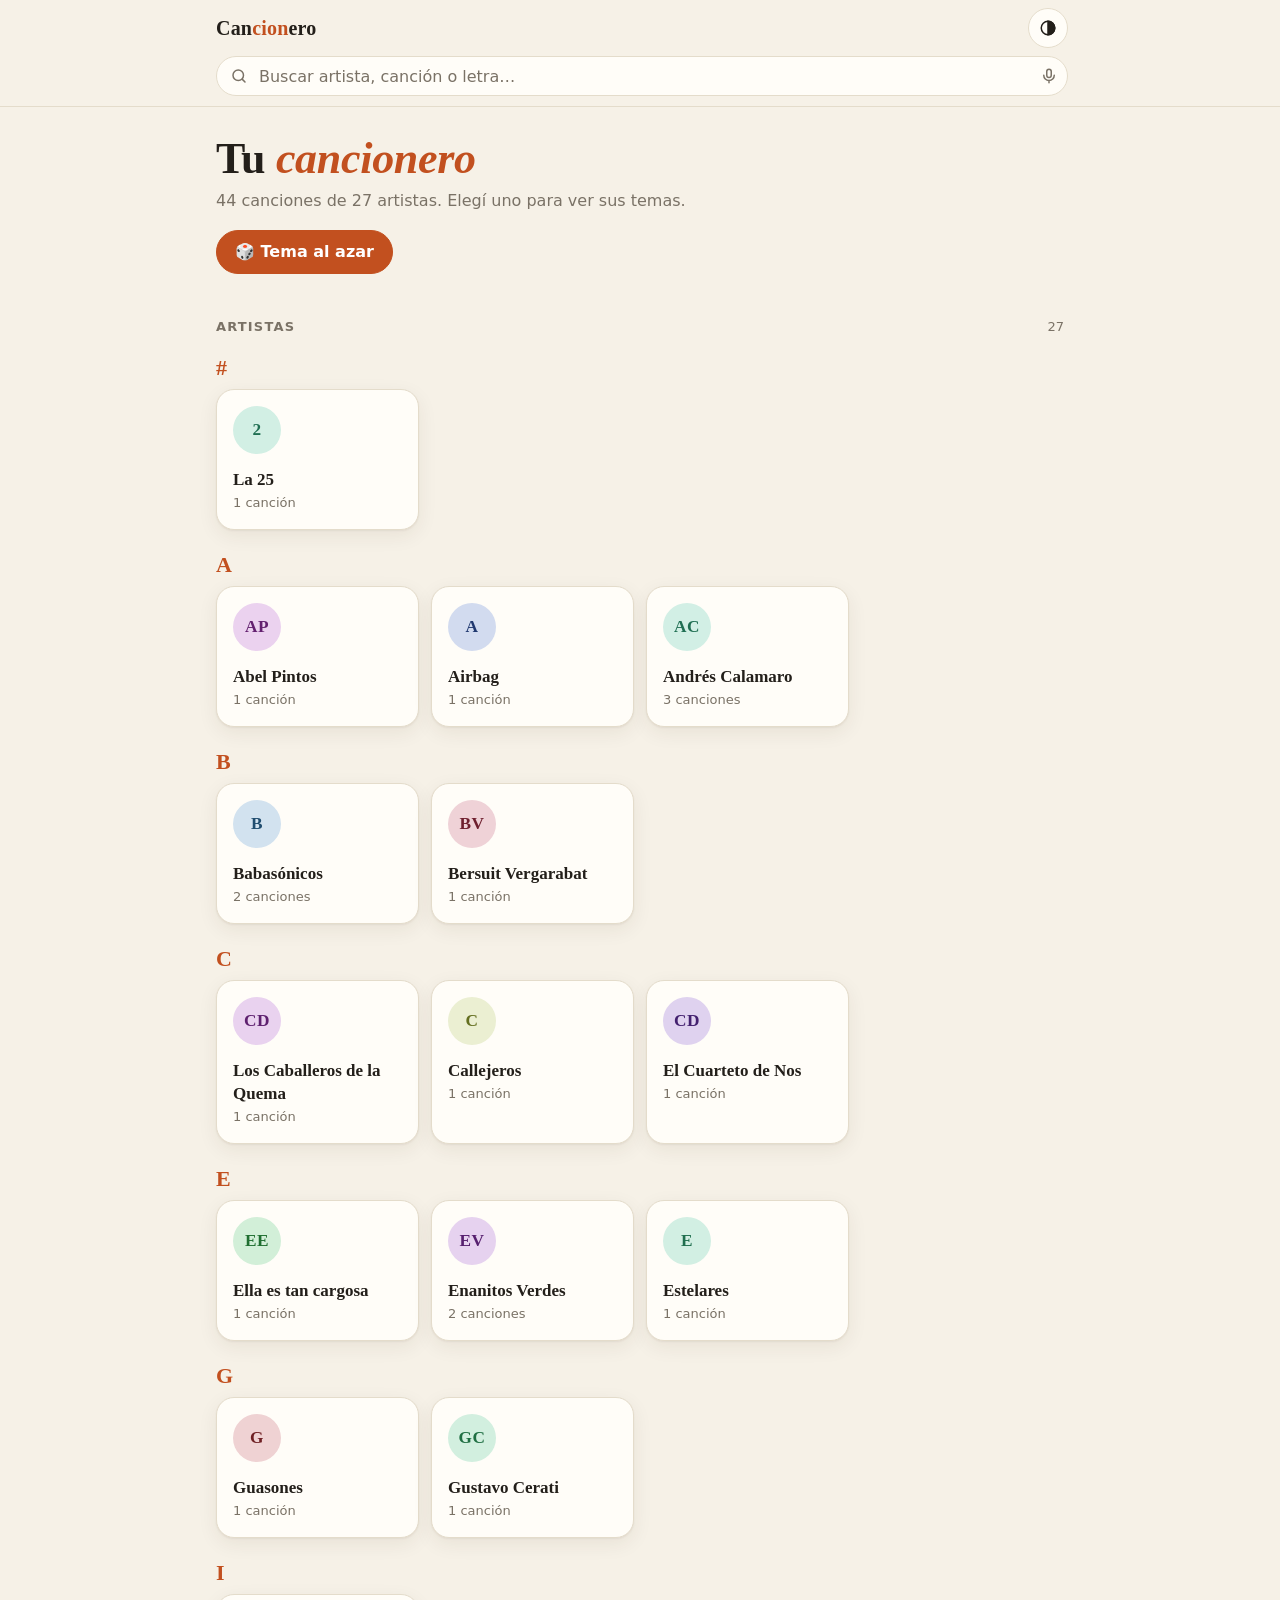
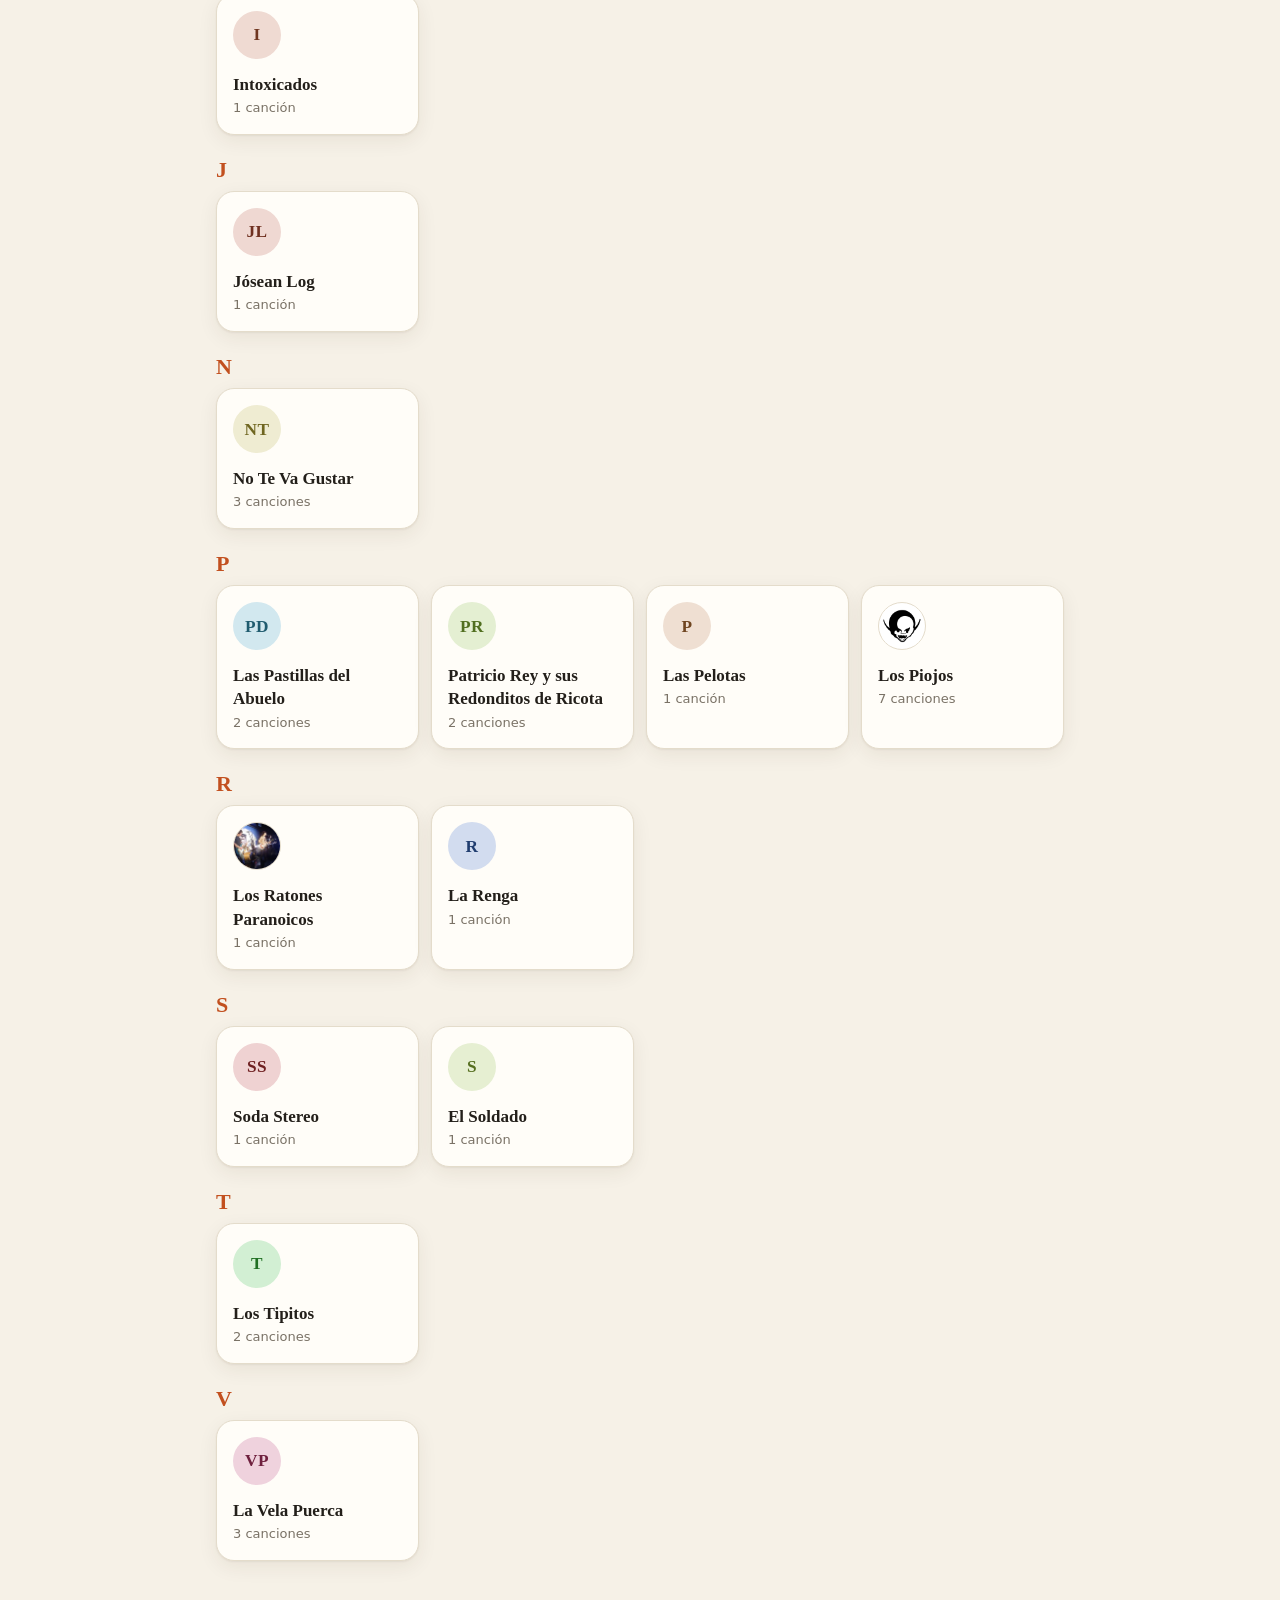
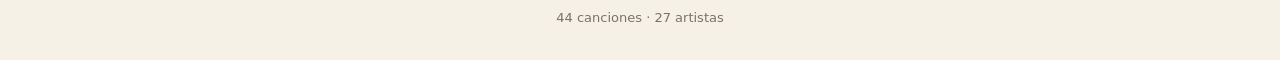
==== commit 16fb2c8b: "Agregar Motivos (Abel Pintos) Co-Authored-By: Claude Sonnet 5.5 <noreply@anthropic.com> Claude-Sessi" ====
--- a/index.html
+++ b/index.html
@@ -332,7 +332,7 @@
 
 <script>
 (function () {
-  var SONGS = [{"id": "callejeros-9-de-julio", "title": "9 de Julio", "artist": "Callejeros", "key": "F#", "body": "Charango\nintro:\n\nF#  A#m  C#  F#\n\nG#m  A#m  Ebm\n\nG#  C#  B  Ebm\n\n\nF#                 A#m\nOtro pabellon q se abre,\n                   C#\notra escuela entre rejas\nF#\notra flor q no esta...\n     G#m            A#m\nOtro delicuente q miente, roba,\n               Ebm\ngobierna y se va.\n        G#                  C#\nOtra tormenta en mi cabeza hace\n               B\nque no pueda parar de pensar\n\n\nF#                    A#m\nOtra vez otro boca y river\n                  C#\nq termina a las piñas\n              F#\narañando al final\n          G#m\nOtro entretenimiento\n        A#m\npara mi alma sin ganas\n               Ebm\ntendre que encontrar\n\n           G#\nOtra gran duda\n                  C#\nse desnuda en la noche\n                      B\nque me encuentra al final\nEbm            C#\notra vez sin paz...\n\nEst:\n\nEbm\nY en el medio\nB\nNo te encuentro\nF#                 C#\nme hundo en la ciudad\n        Ebm                B               F#              C#\nPor la nueve de julio voy con el miedo de no verte nunca mas\n       G#m\nPasan autos frente a mi\n        B                    F#\nPasa la vida se abre esta herida\n         Ebm        C#\nComo avenida por subir\n\nF#\nOtro vaso de cerveza\n     A#m                   C#                     F#\nbien fria que se llena, se prueba, se vacia y se va\n          G#m             A#m\nA otras amenazas mas fuertes que un vicio\n         Ebm\nnos someteran\n\n      G#                        C#                 B\notro pais ira dejando estos sucios a la posterioridad\nEbm              C#\ny otros lo sufriran...\n\nEst:\n\nEbm            B                  F#               C#\nY en el medio no te encuentro, me hundo en la ciudad\n         Ebm                      B        F#      C#\npor la nueve de julio voy con el miedo de no verte mas\n        G#m\npasan autos frente a mi\n          B                    F#\npasa la vida no cierra esta herida\n           Ebm        C#\ncomo avenida por subir\n\n\n\nF#  A#m  C#  F#\n\nG#m  A#m  Ebm\n\n\n           G#\nOtra gran duda\n                  C#\nse desnuda en la noche\n                      B\nque me encuentra al final\nEbm            C#\notra vez sin paz...\n\nEst:\n\nEbm\nY en el medio\nB\nNo te encuentro\nF#                 C#\nme hundo en la ciudad\n        Ebm                B               F#              C#\nPor la nueve de julio voy con el miedo de no verte nunca mas\n       G#m\nPasan autos frente a mi\n        B                    F#\nPasa la vida se abre esta herida\n         Ebm        C#\nComo avenida por subir\n\n\nF#  A#m  C#  F#\n\nG#m  A#m  Ebm\n\nG#  C#  B  Ebm B"}, {"id": "estelares-aire", "title": "Aire", "artist": "Estelares", "key": "Bm", "body": "E - A - E - A\n\nBm        E           F#m\nHice todo lo posible por seguir,\nBm           E           F#m     E\ncambié el color de mis ojos por marfil  ahaaa\nA    E                  A\nAcostumbrado a mentir,   acostumbrado a reír.\n\nBm        E           F#m\nVan mil días que no sé lo que decir,\nBm           E           F#m     E\nsin ideas de Buenos Aires a Junín,\nA    E\noyendo letras de folk,\nA\nleyendo un libro de amor.\n\n**intro\n\nBm        E           F#m\nTe busqué, pues cada vez que te encontré\nBm           E           F#m     E\ny en tus ojos no vi brillos como aquellos ahaaa\nA    E\nEl show en el Tinto Bar\nA\ncuando me viste cantar.\n\nBm        E           F#m\nY el verano trajo luces sobre el mar\nBm           E           F#m     E\ny entendí que hay mil maneras de dar ahaaa\nA    E\nAunque no te haya hecho bien\nA\na mi manera te amé.\n\n**intro\n\nBm7          C#m7             Bm7\n   No soy el tipo que parezco ser,\nC#m7              Bm7\nno soy el tipo que tú crees ver,\nC#m7              Bm7\nsé que no es fácil para mi ser yo\nE      D\nAhaa       ahahahahaha\n\n**intro\n\nBm7          C#m7             Bm7\nNo hay una sola razón para sufrir,\nC#m7              Bm7\nLas cosas siguen su curso como el rhin, ahaaa\nC#m7              Bm7\nEl río no tiene fin\nE      D\nSigue su vida en el mar.\n\nBm7          C#m7             Bm7\nY hoy estás radiante como Nueva York,\nC#m7              Bm7\nY yo estoy pensando en otro lugar\nC#m7              Bm7\nNo tengo nada que hacer...\nE      D\nEsto no da para más.\n\nBm7\nNo tengo nada que hacer,\nC#m7\nEsto no da para más...\nBm7\nEsto no da para más!"}, {"id": "los-piojos-al-atardecer", "title": "Al Atardecer", "artist": "Los Piojos", "key": "D", "body": "INTRO: D - C\n\nD\nAl atardecer\nCuando ella se va\nAm\nAl atardecer\nD\nSe va a trabajar\nAm\nAl atardecer\nC\nVa hasta la estación\nG\nY se toma el tren\nF#\nChiflan del furgón\nG\nMiran del anden\nD\nAl atardecer\n\nEm\nCalle de luna\nGente sin fortuna\nA\nY sin amor\nEm\nLuces y gatos\nRoces baratos\nA\nPor un alcohol\n\nD - C\n\nD\nAl atardecer\nCruza la ciudad\nAm\nAl atardecer\nD\nLas calles de tierra\nVan quedando atrás\nAm\nAl atardecer\nC\nHoy como estará\nG\nCuanto sacare\nF#\nComisario sucio\nG\nNi lo quiero ver\nD\nAl atardecer\n\nEm\nCalles de luna...\n\nD\nNo tengo mucho\nTiempo\nNo tengo mucho\nTiempo, Señor\nC\nAquí en la ciudad\nD\nNo tengo mucho\nTiempo\nNo hace mucho\nTiempo, que estoy\nC\nAquí en la ciudad, ya ve\nVa hasta la estación\nG\nY se toma el tren\nF#\nEl tercer vagón\nG\nMe dio suerte ayer\nD\nAl atardecer\n\nD - Am (distinto a la intro)\n\nC\nVa hasta la estación\nG\nY se toma el tren\nD\nAl atardecer\n\nCalles de luna....\n\nNo tengo mucho\nTiempo....\n(repite estrofa hasta el final)\n\nCoro:\nY si vos me das\nLo que yo busque\nAlguien para hablar\n\nY si vos me das\nLo que yo busque\nAlguien para estar."}, {"id": "no-te-va-gustar-al-vacio", "title": "Al vacío", "artist": "No Te Va Gustar", "key": "Bm", "body": "Bm       F#m\n  todo parece estar\nEm            D          F#\n  queriendo cerrar una herida\nBm          F#m\n  lejos de abandonar\nEm          D       F#\n  cerca de una despedida\n\nBm           F#m\n   no quiero más\nBm         F#m\n   verte pasar\n\nBm         G                   F#  F#sus4\n   solo me quiero sentar a esperar\n\n\nBm       F#m\n  lo fueron a matar\nEm            D          F#\n  y lo dejaron con vida\nBm          F#m\n  sin sospechar\nEm          D       F#\n  que todavía respira\n\nBm           F#m\n   no quiero más\nBm         F#m\n   verte pasar\n\nBm         G                   F#  F#sus4\n   solo me quiero sentar a esperar\n\nESTRIBILLO\n              Em      A      D       G\nque saltes al vacío y que no vuelvas nunca\nEm      G       F#                 Em       F#         Bm\ny que toda tu vida te mate la culpa de haberme robado una parte del alma\nG                         F#\ny es lo que a vos te hace falta\nBm D A    Bm D A\nalejarte de acá\n\nBm       F#m\n  vos querés enseñar\nEm            D          F#\n  pero te faltan ideas\nBm          F#m\n  vos sabés señalar\nEm          D       F#\n  pero esperá que te vean\n\nBm           F#m\n   no quiero más\nBm         F#m\n   verte pasar\n\nBm         G                   F#  F#sus4\n   solo me quiero sentar a esperar y rogar\n\nESTRIBILLO\n\n              Em      A      D       G\nque saltes al vacío y que no vuelvas nunca\nEm      G       F#                 Em       F#         Bm\ny que toda tu vida te mate la culpa de haberme robado una parte del alma\nG                         F#\ny es lo que a vos te hace falta\n\n              Em      A      D       G\nque saltes al vacío y que no vuelvas nunca\nEm      G       F#                 Em       F#         Bm\ny que toda tu vida te mate la culpa de haberme robado una parte del alma\nG                         F#\ny es lo que a vos te hace falta\nBm D A    Bm D A\nalejarte de acá"}, {"id": "los-piojos-ando-ganas", "title": "Ando ganas", "artist": "Los Piojos", "key": "Dm", "body": "Nota: el tema es un juego entre Dm y C, y al final de cada\nestrofa intercala un C#7.\n\nIntro: Dm - Dmsus4 - Dm - Dm9 - C - C9 - C9\n\n\n1era. guitarra:\nE--------------------------------------------------------------||\nA--------------------------------------------------------------||\nD--------------------------------------------------------------||\nG--------------------------------------------------------------||\nB---------------------------------------------5--8--8h10--8--5-||\nE--8--8--8--7--8--8--3--5---8--8--8--7--8--8-------------------||\n\nDm7\nAndo ganas de encontrarte\nC\ncuánto lejos que estás acá\nDm7\nando ganas de encontrarte\nC\nando lejos, más no me da\nDm7 C\nllora, llora, llora mi pena de amor\nDm7 C\nllora, llora, llora mi pena por vos\nDm7 C\nllora, llora, llora mi pena de amor\ny amale.\n\nF\nA mí sí que me gustan tus piernas mecerse\nC\ncomo si fueran olas\nC#\npor lo que se ve\nF\nme gustó tu mar y tu\nC\ncanoa\n\nDm7\nAndo ganas de encontrarte\nC\nde una buena vez por todas\nDm7\nel invierno largo se fue\nC\ny ya cambiaron las modas\n\nDm7 C\nllora, llora, llora mi pena de amor...\n\nF\nA mí sí que me gustan tus piernas mecerse\nC\ncomo si fueran olas\nC#\npor lo que se ve\nF\nme gustó tu mar y tu\nC\ncanoa\n\nDm\nSólo una cosa te digo\nC\nyo necesito un abrigo\nDm7\nque en esta tierra hace frío\nC\nsi no estás al lado mío\nDm7\ny como vos no hay ninguna\nC\nno brilla tanto la luna\nDm7\nando ganas de encontrarte\nC\nquiero llevarte pa' marte.\n\n\n\nAcorde C#:\n\\X____O/\n 4OOOOOO\n  ||||||\n  ||OOO|\n  ||||||"}, {"id": "los-tipitos-brujeria", "title": "Brujería", "artist": "Los Tipitos", "key": "D", "body": "D\nNadie puede hablar en serio de algo así\n      F#m                        G\nNadie puede tragarse ese buzón\nG\nCrucifijo, cinta roja, ristra de ajo\n        D\nNadie puede\n\n\nD\nDi con ella un verano\n                 F#m\nEn un pueblo una casa\nF#m                 G\nMuy cerca del mar\nG\nNos perdimos en la noche\n                        D\nNuestros brazos, en los besos\n\n\n       G        A Bm         F#m   Em\nY dijo: \"Brujería, hice brujería\nEm          A\nPinché tu muñeco\"\n       D              G  G/F#  Em\nLe dije: \"Eso no me alarma\"\nEm             A              D\nY ahora no puedo olvidarla\n\n\nD\nMe di cuenta enseguida\n                    F#m\nQue nada de esto sería\nF#m                  G\nDifícil de abordar\nG\nYo no creo en los milagros\n                     D\nPero a ver si hoy sucede\n\n\nD\nUna noche como aquella\n                  F#m                       G\nDonde tropecé con ella, a orillas del mar\nG                                           D\nPuse velas, paño rojo, crucifijo, ristra de ajo\n\n\nD            G\nY entonces\nG       A Bm        F#m    Em\nBrujería, hice brujería\nEm          A\nPinché su muñeco\n        D            G       Em\nY grité: \"Quiero olvidarla\"\nEm                 G\nY ahora no puedo\n\n\nG       A Bm         F#m    Em\nBrujería, hice brujería\nEm          A\nPinché su muñeco\n        D            G  G/F#  Em\nY grité: \"Quiero olvidarla\"\nEm         A\nY ahora no puedo\nA              D\nResucitarla"}, {"id": "las-pastillas-del-abuelo-calipso", "title": "Calipso", "artist": "Las Pastillas del Abuelo", "key": "D", "body": "Nota: quien subió la canción indica el tono G.\n\n A                         G\nUna vez más siento la necesidad\nA                                  G\nDe respirarte en los ambientes más oscuros\nA                           G\nDe desafiar las leyes de la gravedad\nA                             G\nFalsa alegría cambiada por tu cianuro\n\nC                       A\nNecesidad de unirme al ghetto\nC                   A\nDe los que apelan a besarte\nC                  A\nEn escondites bien secretos\nD\nCon la locura como estandarte\n\nF#m                   Bm\nNo te permito que me saques todo el hambre\nF#m                  Bm\nQue me acostumbres a atar todo con alambre\n    G                    A\nMe das mil canciones de buena madera\n\nF#m                        Bm                G\nCualquier estación para mi es primavera con vos\n                A\nPero cuando te vas\n\n      D               G                      A\nMe dejás con la más dulce pena matándome adentro\n      D               G                      A\nY un otoño vacío en el centro que sólo se llena\n             G\nCon un poco más\n                       A\nDe tu esencia en las venas\n\nA                             G\nMe pongo goma, me pongo parlanchín\nA                                G\nVoy rebotando de Argentina hasta Japón\nA                                     G\nMe cuelgo con historias que no tienen fin\nA                               G\nY me preocupo por problemas sin solución\n\nC                      A\nVoy escuchando Dancing Moon\nC                     A\nLa sonrisa de oreja a oreja\nC                 A\nEs un problema de actitud\nD\nY ahora los dejo pensando con esta moraleja\n\n F#m                         Bm\nPonete bien si no hay quien salte y no hay un cobre\nF#m                        Bm\nQue de esta miel mejor que falte y no que sobre\n    G                    A\nTe da mil canciones de buena madera\n\n F#m                        Bm                G\nCualquier estación para mi es primavera con vos\n                A\nPero cuando te vas\n\n     D               G                      A\nMe dejás con la más dulce pena matándome adentro\nD                   G                     A\nY un otoño vacío en el centro que sólo se llena\n             G\nCon un poco más\n                        A\nDe tu esencia en las venas\n\n    F#m                   Bm\nQue algo tan lindo me haga mal es una pena\nF#m                       Bm\nMe hace poner una de cal, veinte de arena\n   G                    A\nMe da mil canciones de buena madera\n\n    F#m              Bm                      G\nCualquier estación para mi es primavera con vos\n               A\nPero cuando te vas\n\n  D                   G                     A\nMe dejás con la más dulce pena matándome adentro\nD                      G                  A\nY un otoño vacío en el centro que sólo se llena\n            G\nCon un poco más\n                        A\nDe tu esencia en las venas"}, {"id": "los-tipitos-campanas-en-la-noche", "title": "Campanas en la noche", "artist": "Los Tipitos", "key": "Em", "body": "Em                              C\nUn hombre de frente a una ventana\n                  D\nSúper lucida la mirada\n                    G\nRecorre el paisaje y no\n     B7            Em\nNo es su interior es luna\n                   C\nSon sombras lejanas del bosque\n                    D\nEs algo raro en las estrellas\n                       G\nSonidos que inducen temor\n  B7                    C\nY también melancolía de esperar,\n    D\nDe esperar.\n\nESTRIBILLO\n                    E\nQue esperan que ella vuelva\n      Am          D\nY le diga: aca estoy mi amor\n    Bm           C\nNo existe el olvido\n       D              E\nAca estoy mi amor de vuelta\n      Am          D\nHe vencido, ¿lo puedes creer?\n    Bm           C\nNo existe el olvido mi amor\n   D\nNo existe...\n\nVERSO\nEm                             C\nSu mente inquieta se puebla de historias\n                  D\nSu cuerpo es solo memoria\n                   G\nEs eso que hay que sentir\n    B7        Em\nCon paciencia infinita\n                   C\nAndando las calles ajenas\n                      D\nDe hombres que al fin le dan pena\n               G\nCampanas en la noche\n       B7                C\nRuidos de melancolía que esperan\n    D\nQue esperan...\n\nEm                        C\nDelirio, tremendo ficción literaria\n                    D\nSecretos que fueron plegaria\n                   G\nEspejo maldito que al fin\n        B7      Em\nDuplico toda su vida\n                   C\nAndando las calles ajenas\n                      D\nDe hombres que al fin le dan pena\n               G\nCampanas en la noche\n       B7                C\nRuidos de melancolía que esperan\n    D\nQue esperan..."}, {"id": "josean-log-chachacha", "title": "Chachachá", "artist": "Jósean Log", "key": "C", "body": "Nota: capo en el 5to traste para que suene como ukelele.\nEl G se hace normal (320003) pero soltando la e final; según el ritmo, G* (320000).\nEl E7 también se puede hacer x76750.\nRasgueo: con el pulgar hacia abajo y después subís. Si escuchás esta versión,\nes fácil sacar el ritmo.\n\nIntro: C - Am - Em - E (x2)\n\nC                             Am    Em\nDame de tu vida y de tu tiempo\n         E\nSuficientes para ver\nC                           Am     Em\nDentro de tus ojos el momento\n          E\nQue me obligue a renacer\n\nC       Am             Em\nDame vida y dame aliento\n              E\nQue yo ya perdí el conocimiento\nC         Am          Em\nSólo quédate un momento\n             E\nHasta evaporarnos en el viento\n\nF            G         C            E\nNo hay motivos para decirnos adiós tan pronto\nF       G        C             E\nSigo vivo créemelo mi amor no soy tan tonto\n\nF        G            C\nSi tú quisieras esta noche\n         E7         F\nIr a bailar un chachachá\nF       G\nYo te puedo enamorar\n\nC - Am - Em - G\n\nC                           Am    Em\nDame de tu vida y de tu tiempo ¡Ooh!\n         E\nQue te quiero conocer\nC                        Am    Em\nDéjame sentir el movimiento ¡Ooh!\n       E\nDe tu cuerpo al florecer\n\nC       Am             Em\nDame vida y dame aliento\n              E\nQue yo ya perdí el conocimiento\nC         Am          Em\nSólo quédate un momento\n             E\nHasta evaporarnos en el viento\n\nF            G         C            E\nNo hay motivos para decirnos adiós tan pronto\nF       G        C             E\nSigo vivo créemelo mi amor no soy tan tonto\n\nF        G            C\nSi tú quisieras esta noche\n         E7         F\nIr a bailar un chachachá\nF       G\nYo te puedo enamorar\n\nC - Am - Em - G (x2)\n\nF            G         C            E\nNo hay motivos para decirnos adiós tan pronto\nF       G        C             E\nSigo vivo créemelo mi amor no soy tan tonto\n\nF        G            C\nSi tú quisieras esta noche\n         E7         F\nIr a bailar un chachachá\nF       G\nYo te puedo enamorar"}, {"id": "no-te-va-gustar-chau", "title": "Chau", "artist": "No Te Va Gustar", "key": "Bm", "body": "INTRO Bm Em A D F#   x 2\n\nBm                      Em\nEstábamos los dos mirando el mar\nA              D    F#\ncuando la tarde moría\nBm             Em\ncomo moría lo nuestro\nA             D     F#\njuro que no lo sabia.\n\nBm              Em\nMire para mi derecha\nA            D      F#\nvi que desaparecías\nBm                 Em\ngrite con todas mis fuerzas\nA               D    F#\ny note que no me oías.\n\nBm  Em    A                    D      F#\nMe quede toda la noche en la arena\nBm  Em    A                    D      F#\nintente que algo valiera la pena\nBm\nno puedo conseguir\nG\ncambiar, ni corregir\nEm                     F#\nlo que me corre en las venas.\n\nESTRIBILLO\n\nBm    Em\nCorazón,\nA               D    F#\nhoy no dejes de latir\nBm             G\nte alejaste un día\nEm              F#\nahora decidiste venir.\n\nINTRO Bm Em A D F#   x 1\n\nBm                   Em\nHa pasado mas de un año y vos no estas\nA                    D       F#\npor que habría de creerte?\nBm               Em\nhubiera dado la vida y mucho más\nA                  D       F#\npor solo volver a verte.\n\nBm                 Em\nNo podría darme el lujo\nA                  D     F#\nde ceder ante tu llanto\nBm                  Em\nno pienso abrir las heridas\nA                   D     F#\nde haberte querido tanto.\n\nBm     Em\nEscuche\nA                 D       F#\npero deje que se fuera\nBm     Em\nrecordé\nA                 D       F#\ntodo lo libre que era\nBm\nNo puedo conseguir\nG\ncambiar, ni corregir\nEm                     F#\nlo que me corre en las venas.\n\nESTRIBILLO\n\nBm    Em\nCorazón,\nA               D    F#\nhoy no dejes de latir\nBm             G\nte alejaste un día\nEm              F#\nahora decidiste venir\n\nBm    Em\nCorazón,\nA               D    F#\nhoy no dejes de latir\nBm             G\nte alejaste un día\nEm              F#\nahora decidiste venir.\nBm\nChau!"}, {"id": "los-piojos-civilizacion", "title": "Civilización", "artist": "Los Piojos", "key": "Am", "body": "INTRO: Am - Dm - C - G\n(siempre punteados)\n\nAm\nHay algo que está sonando\n Dm\nseguro que ya lo oías\nC\nla tierra está vibrando\nG\ncon distinta melodía.\n\nAm\nNi dioses locos de furia\n Dm\nni demonios vengativos\nC\nni naves extraterrestres\nG\nni algún cometa perdido.\n\nAm\nLa historia es mucho más clara\n Dm\ny tiene también sentido\nC\nla tierra se está quitando\nG\nde encima al peor enemigo.\n\n\nAm\nVienen los cuatros jinetes\n Dm\ncabalgando vienen digo\nC\nagua, tierra, fuego y aire\nG\nvienen de tu propio ombligo.\n\nAm                   Dm\nOh oh oh oh,\n C                    G\ncosas de la civilización.\n\n\nAm\nQue todo ya está montado\n Dm\nque millones de despidos\nC\nel camino es complicado\nG\nquizá como nunca ha sido.\n\n\nAm\nAnoche soñé con Manu\n Dm\ny esta melodía cantaba\nC\nalguien encendía un asado\nG\nalguien de lejos llegaba.\n\nAm\nY si viene un río gris\n Dm\nque separe al mundo en dos\n C                       G\nquisiera quedar del mismo lado\n\nnena que vos (bis).\n\nAm\nUn nuevo desierto,\n Dm\nun nuevo granizo,\nC\nsaben quien lo hizo\nG\nanda por acá.\n\n\nAm\nDios perdona,\n Dm\nel hombre a veces,\nC\nla naturaleza nunca\nG\nanda por acá.\n\n\nAm\nNo te olvides del mamut,\nque no termino el vermouth.\n Dm\nno te olvides del mamut,\n                             C\nque no termino el vermouth\nG\npor alla\n\n\nNota: suena mejor si hacen todos los acordes con cuerda pisada,\ny en la mayor parte de la canción C es en traste 8 y G en el 10.\n\nEn los estribillos hace esto:\n\nE-12---------12-----12--------------\nB---13---------13-----13----------12\nG-----12/14------14-----12--10/12-12\nD-----------------------------------\nA-----------------------------------\nE-----------------------------------"}, {"id": "los-piojos-como-ali", "title": "Como Alí", "artist": "Los Piojos", "key": "Gm", "body": "Intro y riff\n      Gm                           F\n--------------------------------------------------\n-----------------------------------6--5-----------\n-----------7-----------7-----------------5--7-----    x2\n--5--7--8-----5--7--8-----5--7--8-----------------\n--------------------------------------------------\n--------------------------------------------------\n\nGm\nEs la nueva sensación, la nueva generación,\nF                        Gm\nes un salto, es un frenesí\nGm\nRebotando por doquier, de la villa hasta Blaquier\nF                         Gm\nsoy Jacobo Flash, el saltarín\n\nRiff x2\n\nGm\nHay un bombo criminal un relámpago virtual,\n   F                        Gm\nhay enanos corriendo por ahí.\nGm\nhay mujeres que no son dealer pifia sin poción,\n    F                         Gm\ny yo recién llegado de Chajarí\nGm\nRebotín rebotán de la vera vera land\n     F                            Gm\nde la pista a la cabina cuantos bichos tiene encima\nGm\nTengo los dedos supersensitivos\n F                   Gm\nTengo los ojos de Darin\n\n\nC                           Gm\nY en esta danza soy rey sin corona\nC                           Gm\ny en esta danza q no tiene fin,\nF                         E            D#\nyo voy saltando sin par, voy a quedar\n                  D\nvoy a quedar como Alí\n\nRiff x2\n\n\nGm\nQue esta mina me buscó, que esta mina me encontró,\n  F                            Gm\nque esta mina no me quiere dejar,\nGm\nyo no entiendo que hay en mi, yo no se que pasa aquí,\n F                   Gm\nsolamente dejenme mirar\n\nGm\nY yo casi soy doctora y no duermo ni una hora\n F                                Gm\na veces veo al bisabuelo con Dorrego en la cocina\nGm\ny yo soy clop, el nuevo chico top,\n    F                                     Gm\narranco el miercoles saliendo, de la oficina\n\n\nC                             Gm\nY todo el mundo saltando contento\nC                                Gm\nporque alla afuera te espera el país,\n  F                      E           D#\ny yo me elevo al compás, dj sin paz\n               D\ny desde aca veo Berlin\n\n\nC                           Gm\nY en esta danza soy rey sin corona\nC                           Gm\ny en esta danza que no tiene fin,\nF                         E            D#\nyo voy saltando sin par, voy a quedar\n                  D\nvoy a quedar como Alí\n\n\nC                             Gm\nY todo el mundo saltando contento\nC                                Gm\nporque alla afuera te espera el país,\nF                       E           D#\ny yo me elevo al compás, dj sin paz\n               D\ny desde aca veo Berlin\n\n\nC                           Gm\nY en esta danza soy rey sin corona\nC                           Gm\ny en esta danza que bailo en un ring,\nF                         E            D#\nyo voy saltando sin par, voy a quedar\n                  D\nvoy a quedar como Alí\n\nGm\nEmborrachar mi corazón\n     F             Gm\ny rebotar quiero yo..."}, {"id": "andres-calamaro-corazon-en-venta", "title": "Corazón en venta", "artist": "Andrés Calamaro", "key": "E", "body": "Riff Intro [E - A] X2\n\n       E\nGran alfombra roja, olvidar es divino\n   A\ny fuerte la fuerza del destino,\n       E\ncuerda floja, al moscardón\n  A\ny eso que parece un corazón.\n\n   E                 G#m                  A\nParece que mi cámara lenta ya perdió la cuenta,\n              E\ny no está contenta,\n     E                G#m\nmi muñeco vudú, se perdió en la tormenta,\n  A              B7\ncon mil alfileres clavados\n E           G#m\nen mi corazón en venta,\n A             E\nque nadie viene a comprarlo.\n E            G#m\nMi corazón en venta,\n A             B\ndicen que se revienta.\n E\nQué versión violenta,\n A\nla que se cuenta por ahí.\n\n A              B\nSe dice de mí que nunca vuelvo\n A              B\ny siempre me estoy yendo a ningún lugar,\n A              B                    E\nque tengo que parar de navegar, ya me di cuenta,\n                    A\nme lo dijo mi corazón en venta,\n               E\nfeliz Navidad sangrienta\n  A                       E\nte desea mi corazón en venta.\n\n\nInter: C#m  G#m  A  B\n       C#m  G#m  A  B   Bb  C7\n\n\n\n  F                  Am                  Bb\nParece que mi cámara lenta ya perdió la cuenta,\n              F\ny no está contenta,\n     F                 Am\nmi muñeco vudú, se perdió en la tormenta,\n Bb              C7\ncon mil alfileres clavados\n F           Am\nen mi corazón en venta,\n Bb                   F\nque nadie viene a comprarlo.\n       F           Am\nMi corazón en venta,\n Bb            C7\ndicen que se revienta.\n        F\nQué versión violenta,\nBb\nla que se cuenta por ahí.\n\nBb                       C7\nSe dice de mí que nunca vuelvo\n                   Bb                 C7\ny siempre me estoy yendo a ningún lugar,\n    Bb                     C7             F\nque tengo que parar de navegar, ya me di cuenta,\n                         Bb\nme lo dijo mi corazón en venta,\n           F\nfeliz Navidad sangrienta\n      Bb                    F\nte desea mi corazón en venta."}, {"id": "babasonicos-como-eran-las-cosas", "title": "Cómo eran las cosas", "artist": "Babasónicos", "key": "G", "body": "Intro (se recomienda arpegiar la secuencia):\nG - Am - C - G\n\nG\nCreo que es momento\nAm\npara otra bomba de humo\nC           G\ny batirme en retirada\n\nBm7          Am\nNuestra sociedad... me perjudica\nF       G\nvos no sos una chica cualquiera...\n\n(sin rasguido)\nEm                           Am\n...    Que ridículo es que pienses\nC                        G\nque todo es tuyo, inclusive yo\n\nBm7           Em\n... Todo eso tuyo puede ser\nC                           Bm7\npero esta noche es para los dos\nC                        G\nQuizá fue la mañana en que vendados los dos\nEm                       Am\ndescubrimos cómo eran las cosas\nC                      B7\ny sin abrir los ojos nos teletransportamos\n(sin rasguido, 1 movimiento hacia abajo)\nEm                  B7\na donde desearíamos estar\n\nG\nEntonces deshace el hechizo\nAm\nque me obliga a arrastrarme\nC                G\nentre Guinea y tus sabanas\nBm7                 Am\nNuestra sociedad no ayuda mucho\nF        G\nmientras la pasas bien yo lucho\n\nC                      G\nQuizá fue la mañana en que vendados los dos\nEm                       Am\ndescubrimos cómo eran las cosas\nC                      B7\ny sin abrir los ojos nos teletransportamos\n(con rasguido)\nEm                  B7\na donde desearíamos estar\n\nC                      G\nQuizá fue la mañana en que vendados los dos\nEm                       Am\ndescubrimos cómo eran las cosas\nC                      B7\ny sin abrir los ojos nos teletransportamos\n(sin rasguido, 1 movimiento hacia abajo)\nEm                  B7\na donde desearíamos estar\n\nC\nPero tanto lo siento\nB7\nque sólo es un momento\nEm                B7\nque todos deberíamos pasar\n\nC                      G\nQuizá fue la mañana en que vendados los dos\nEm                       Am\ndescubrimos cómo eran las cosas\nC                      B7\ny sin abrir los ojos nos teletransportamos\n(con rasguido)\nEm                  B7\na donde desearíamos estar\n\nC                      G\nQuizá fue la mañana en que vendados los dos\nEm                       Am\ndescubrimos cómo eran las cosas\nC                      B7\ny sin abrir los ojos nos teletransportamos\n(sin rasguido, 1 movimiento hacia abajo)\nEm                  B7\na donde desearíamos estar\n\nNota: el tema se toca sin capo y con afinación standard."}, {"id": "soda-stereo-de-musica-ligera", "title": "De música ligera", "artist": "Soda Stereo", "key": "Bm", "body": "Intro:\nBm-G-D-A\nBm-G-D-A (x4)\n\nBm          G D       A         Bm    G D  A\nElla durmio,    al calor de las masas\nBm           G  D     A          Bm  G D  A\nY yo desperté,    queriendo soñarla\nBm                 G D   A          Bm     G D  A\nAlgún tiempo atras,    pensé en escribirle\nBm             G D        A          Bm  G D   A\nY nunca sortié,    las trampas del amor\n\nCORO:\n\nBm         G-D-A               Bm  G-D-A\nDe aquel amor,    de música ligera\nBm         G-D-A               Bm  G-D-A\nNada nos libra,   nada más queda\n\nBm          G-D   A            Bm G-D-A\nNo le enviaré,    cenizas de rosas\nBm            G-D       A       Bm   G-D-A\nNi pienso evitar,   un roce secreto\n\nCORO:\n\nBm         G-D-A               Bm  G-D-A\nDe aquel amor,    de música ligera\nBm         G-D-A               Bm  G-D-A\nNada nos libra,   nada más queda\n\nSolo\n\nCORO:\n\nBm         G-D     A           Bm  G-D-A\nDe aquel amor,    de música ligera\nBm         G-D    A         Bm  G-D  A\nNada nos libra,   nada más queda,   nada mas\nBm-G-D-A                    Bm-G-D\n\nA         Bm  G-D  A         Bm\nnada más queda,   nada mas queda\n\nA         Bm  G-D  A         Bm\nnada más queda,   nada mas queda"}, {"id": "guasones-down", "title": "Down", "artist": "Guasones", "key": "G", "body": "Intro: G-A-D  G-A-D-G  X2\n     G        A   D          G\nRecuerdo los años pasados vendiendo\n    G          A          D\nmi alma en un sucio callejón\n     G        A           D         G\nesperando con ansias el momento oportuno\nG         A       D\npara alejarme de vos.\n   G        A        D           G\nCerraba los bares de noche y de día\n   G           A       D\ncreyendo que ibas a volver,\n     G           A         D        G\nsintiendo en mis venas tu fuego, divina,\n    G       A         D\ncorrer y correr, y correr.\n\n                    G     A    D\nY eso me pone muy down, down, down.\n                  G     A    D\nEso me pone muy down.\n                    G     A     D\nY eso me pone muy down, down, down.\n                     G\nDame un poquito de down.\n\nRIFF (1ra guitarra) x4\nE |- - - - - - - - - - - - - - --|\nb |- - - - - - - - - - - - - - --|\nG |- - -11-14-12-11 - 12-11- - --|\nD |-- - - - - - - -14- - - 12- - |\nA |- - - - - - - - - - - - - - - |\nE |- - - - - - - - - - - - - - - |\n\n\n       G       A            D       G\nQué bellos momentos que me dio la vida\n     G      A        D\nel gran colegio Nacional,\n       G          A         D          G\nlas chicas más lindas, más putas de todas\n     G      A       D\ncon un corazón especial.\n    G     A          D         G\nY tuve maestros de todos los palos\n     G       A            D\nlesbianas, gays, mucho más,\n     G        A          D           G\nel sexo en rebaño y la droga en el baño,\n    G         A             D\nvolvamos el tiempo hacia atrás.\n\n                   G      A     D\nY eso me pone muy down, down, down\n                  G      A     D\nEso me pone muy down.\n                    G     A     D\nY eso me pone muy down, down, down.\n                     G\nDame un poquito de down.\n\n  G         A        D        G\nAhora de grande voy sin incentivo\n    G       A        D\nno tengo ganas de seguir.\n   G        A        D        G\nCamino y camino buscando un amigo\n    G     A         D\nque me diga a dónde ir.\n      G        A       D         G\nDe cuando en cuando tomo la guitarra,\n     G          A         D\ntransformo el veneno en papel\n   G      A     D       G\ny una melodía dice todavía\nG        A        D\nnos volveremos a ver.\n\n\n                   G      A     D\nY eso me pone muy down, down, down.... X4 Y DESPUÉS REPITE\nCON EL RIFF"}, {"id": "las-pastillas-del-abuelo-duda", "title": "Duda", "artist": "Las Pastillas del Abuelo", "key": "A", "body": "Riff\ne ------------\nb ---3/4/3-0--\ng ------------\n\nRiff A9 A9* Riff E E* x2\n\nA9                     A9*\nNose si el tiempo es propio\nE      E*\nde nuestra conciencia\nA9        A9*         E    E*\nnose si existe de verdad\nA9                A9*\nnose quien pueda comprobar\nC#m               B9\nsi todo es una foto\nA9                 F#m\no va al ritmo de un tic tac\nC#m                 B9\no va al ritmo de un tic tac\n\nRiff A9 A9* Riff E E*\n\nA9     A9*           E   E*\npero que diferencia hay\nA9           A9*\nsi de la conciencia\nE                E*\nno nos podemos librar\nA9        A9*\nesa guia inata y leal\nC#m       B9\nque vos bien sabes\nA9                F#m\nno siempre podemos respetar\nB9\nno siempre podemos\n\nE\ny hoy debe ser la tuya\nB9\nmi peor enemiga\nF#m                   A\nla que te hecha la culpa\nE         B9                   F#m\npor no saber aguantar tus ganas y las mias\nA\nde parpadear una vez mas\nE\nvos no te preocupes\nB9\nque yo voy a intentar\nF#m\nque pegue media vuelta\nA\ny patee para alla\nE         B9\nse que no es irreversible este proceso\nF#m                 A\npero no quiero que vaya hacia atras\n\nRiff A9 A9* Riff E E* x2\n\nA9            A9*\nyo por ateo irracional\nE                   E*\nno tengo a quien rogarle\nA9            A9*\nvos tan insegura\nE     E*\nque queres cambiar de vida\nA9            A9*\nyo de la esperanza\nC#m      B9\nun mal amigo\nA9                     F#m\ny vos tan fragil como aquella hojita que\nB9\nme pediste que guarde\n\nE\ny hoy debe ser la tuya\nB9\nmi peor enemiga\nF#m                   A\nla que te hecha la culpa\nE         B9                   F#m\npor no saber aguantar tus ganas y las mias\nA\nde parpadear una vez mas\nE\nvos no te preocupes\nB9\nque yo voy a intentar\nF#m\nque pegue media vuelta\nA\ny patee para alla\nE         B9\nse que no es irreversible este proceso\nF#m                 A\npero no quiero que vaya hacia atras\nE\ny hoy debe ser la tuya\nB9\nmi peor enemiga\nF#m                   A\nla que te hecha la culpa\nE         B9                   F#m\npor no saber aguantar tus ganas y las mias\nA\nde parpadear una vez mas\nE\nvos no te preocupes\nB9\nque yo voy a intentar\nF#m\nque pegue media vuelta\nA\ny patee para alla\nE         B9\nse que no es irreversible este proceso\nF#m                 A\npero no quiero que vaya hacia atras\n\nC#m B9 F#m A x4\n\nC#m                     B9\ny si es que el tiempo existe\nF#m              A\nyo quiero compartirlo\nC#m            B9\nsi todo es una foto\nF#m  A\nyo quiero estar\nC#m  B9\nal lado tuyo\nF#m  A\nal lado tuyo quiero estar\nC#m   B9\nen la foto quiero estar\nF#m  A\nal lado tuyo...\n\nA9  X 0 2 2 0 0\nA9* X 0 4 4 0 0\nE   0 2 2 1 0 0\nE*  0 2 2 1 0 2\nC#m X 4 6 6 5 4\nB9  X 2 4 4 2 2\nF#m 2 4 4 2 2 2\nA   X 0 2 2 2 0"}, {"id": "la-vela-puerca-en-el-limbo", "title": "En el limbo", "artist": "La Vela Puerca", "key": "Dm", "body": "El Cm raro:\nCm*\ne|-X--|----|\nB|-X--|----|\ng|----|----|\nD|-X--|----|\nA|----|----|\nE|----|----|\n\n\nDm         F                   C     Cm*\nHoy me siento que puedo hacer todo\nDm          F           C        Cm*\nHoy la luna me invita a seguir\nDm          F               C       Cm*\nY ella esta sentadita en el limbo\nDm         F                C     Cm*\nDiciéndome donde no hay que ir.\nDm         F            C      Cm*\nCiegamente confío en su mano\nDm       F               C       Cm*\nY mi sol ahora empieza a salir\nDm            F             C         Cm*\nQue me atrevo a voltear los gusanos\nDm     F               C        Cm*\nQue no dejan crecer mi jardín\n\nBb    C                    Dm    F\nY la vida se acuesta a mi lado\nBb     C                    Dm    F\nY con ella me empiezo a reír\nBb        C                F        C/E        Dm\nY ahora sueño que voy caminando por todas las cosas\n     C        G           C   Bb     Am   Bb\nque faltan vivir, y sentir\n           C    Bb       Am   Bb\nYo y mi jardín.\n\nDm F C Cm*\n\nDm         F                   C     Cm*\nQue barato decir que es extraño\nDm         F              C      Cm*\nNo tocarte y sentirte hoy aquí\nDm        F                  C        Cm*\nMenos mal que ya entiendo mi tiempo\nDm          F         C       Cm*\nY lo espero sin mucho pedir\nDm         F            C      Cm*\nMis amigos revuelven la olla\nDm    F             C        Cm*\nDonde puse mi mejor perfil\nDm         F          C          Cm*\nY me sobra con verlos bailando\nDm       F    C            Cm*\nFestejar para sobrevivir\n\nBb    C                    Dm    F\nY la vida se acuesta a mi lado\nBb     C                    Dm    F\nY con ella me empiezo a dormir\nBb        C                F        C/E        Dm\nY ahora sueño y me voy alejando de todas las cosas\n     C        G           C   Bb     Am   Bb\nque supe sufrir y sentir\n           C    Bb       Am   Bb\nYo y tu jardín.\n\nDm F C Cm*\n\nBb    C                    Dm    F\nY la vida se acuesta a mi lado\nBb     C                    Dm    F\nY con ella me empiezo a morir\nBb        C                F        C/E        Dm\nY ahora sueño y me voy alejando de todas las cosas\n     C        G           C   Bb     Am   Bb\nque supe sufrir y sentir\n           C    Bb       Am   Bb\nYo y mi jardín\n           C    Bb       Am   Bb\nYo y tu jardín"}, {"id": "intoxicados-esta-saliendo-el-sol", "title": "Está saliendo el sol", "artist": "Intoxicados", "key": "A", "body": "Intro en LA\n\nRiff\n\n----------------------- E\n----------------------- B\n--------2------2------- G\n-2---4-----4----------- D\n----------------------- A\n----------------------- E\n\nA                 E\nEsta saliendo el sol que es\nF#m          D\nsin duda mi dios\nA                   E\npero no estoy apto para aprender hoy\nF#m          D\nde su sabiduria\nA                    E\nporque la luna aparecio\n         D                             Bm-C#m   A\ny me invito a estar con ella hasta que vuelvas vos\n\n\nA                 E\nEsta saliendo el sol que es\nF#m        D\nsin duda mi dios\nA                 E\ny aunque no cerre un ojo en toda la semana\nF#m                D\ny tenga ganas de desmayarme en la cama\nA                 E             D         Bm-C#m  A\nvoy a salir a recibir su bendicion oh dios\n\nA                       E\nPadre sol nuestro que estas en los cielos\nF#m                       D\nguiame si no esta bien la vida que llevo\nA                 E\nno dejes nunca de brillar\n    F#m                         D\nporque eso me pone bien cuando estoy un poco mal\nA                      E              D          Bm-C#m A\nla luz nuestra de cada dia danosle hoy y que asi sea amen."}, {"id": "andres-calamaro-flaca", "title": "Flaca", "artist": "Andrés Calamaro", "key": "G", "body": "G              B7\nFlaca, no me claves\n      Em               C\ntus puñales, por la espalda\n      G               D\ntan profundo, no me duelen\n             G    D\nno me hacen mal.\n\nG              B7\nLejos, en el centro\n        Em          C\nde la tierra, las raíces\n      G            D\ndel amor, donde estaban\n      G    D\nquedarán.\n\nG                        B7\nEntre no me olvides me dejé nuestros abriles\n       Em                     C\nolvidados, en el fondo del placard\n                  G                        D\nen el cuarto de invitados, eran tiempos dorados\n           G      D\nun pasado mejor.\n\nG                             B7\nAunque casi me equivoco y te digo poco a poco\n         Em                     C\nno me mientas, no me digas la verdad\n                G                     D\nno te quedes callada, no levantes la voz\n              G       D\nni me pidas perdón.\n\nG                            B7\nAunque casi te confieso yo también he sido un\n          Em                C\nperro compañero, un perro ideal\n                 G                    D\nque aprendió a ladrar y a volver al hogar\n             G      D\npara poder comer."}, {"id": "babasonicos-irresponsables", "title": "Irresponsables", "artist": "Babasónicos", "key": "Em", "body": "Em\nSomos culpables de este amor escandaloso\n              Am\nQue el fuego mismo de pasión alimentó\n             D                         C\nQue en el remanso de la noche impostergable\n           Am                     B\nNos da vergüenza seguir sintiéndolo\n\nESTRIBILLO:\n----------\n       Em   C\nPoco a poco\n            D       Em    D\nFuimos volviéndonos locos\n                         G\nY ese vapor de nuestro amor\n                         Am\nque se enbriago con su licor\n   B                        C\nY culpa al carnaval interminable\n    Am                      B\nNos hizo confundir irresponsables\n\n\nEm\nSi fuimos carne de mentira trasquivanda\n              Am\nQue en la imprudencia del rumor hoy desató\n             D                         C\nQue descubiertos por la luz de la mañana\n           Am                     B\nNos castigaron la desidia y el dolor\n\nESTRIBILLO\n\n------------------------------\nSOLO: Em - Am - D - C - Am - B\n------------------------------\n\nESTRIBILLO"}, {"id": "patricio-rey-y-sus-redonditos-de-ricota-la-hija-del-fletero", "title": "La hija del fletero", "artist": "Patricio Rey y sus Redonditos de Ricota", "key": "Am", "body": "Acordes:\n\nE A D G B E\nAm:    x 0 2 2 1 0\nAsus4: x 0 2 2 3 0\nG:     3 2 0 0 0 3\nF9:    x x 3 2 1 3\nG#:    4 6 6 5 4 4\n\nBase: Am Asus4\n\nAm                   Asus4\nLa hija del fletero, linda infinita,\nAm                    Asus4\nvolvió a Madrid donde parece que es feliz.\nAm               Asus4\nEse día me mandó al descenso,\nAm               Asus4\nrecuerdo cómo su mirada me volteó.\n\nG                  F9             G         F9\nPero dos que se quieren se dicen cualquier cosa.\nG          F9      G             G#\nAy! Si pudieras recordar sin rencor.\n\nAm                 Asus4\nEn mi buzón hay un par de cartas suyas,\nAm                Asus4\nfueron juntándose y no tengo el valor.\nAm              Asus4\nTodavía su amor me da descargas,\nAm                 Asus4\nnunca tuvo el higo seco junto a mí.\n\nG                  F9             G         F9\nPero a los ciegos no le gustan los sordos,\nG          F9      G             G#\ny un corazón no se endurece porque sí.\n\nSolo: Bm\n\nAm                    Asus4\n'No calentás la misma cama por dos noches.'\nAm              Asus4\nMe reclamaba, y no la quise oír.\nAm               Asus4\nHice de todo por impresionarla,\nAm              Asus4\ny dejé huérfano todo su penar.\n\nAm               Asus4\nNo me gustó cómo nos despedimos.\nAm               Asus4\nDaban sus labios rocío y no bebí.\nAm              Asus4\nSopa de almejas es todo lo que como\nAm                 Asus4\n(siempre fui menos que mi reputación)."}, {"id": "la-renga-la-razon-que-te-demora", "title": "La razón que te demora", "artist": "La Renga", "key": "Bm", "body": "Bm                      D                G          D\nHay un destino que no tiene pruebas por eso esta historia\nBm                    D             G            D\nPuede que muera con una verdad olvidada en tu memoria\nF#(*)                  A\nserá un camino que no tiene huella\nF#(*)                    Bm\nla suerte que le ha tocado a la estrella\nG       D       F#(*)\nque te ha de mirar\nBm                     D                G             D\nHay un siempre para la batalla y la razón que te demora\nBm                   D          G           D\ny hay una sombra para cada luz corras adonde corras\nF#(*)                    A\nquizá el destino sea una mentira\nF#(*)                   Bm           G\nquizá lo único que quería la vida era\nD            F#(*)\nterminar con vos\n\nInter: Bm D Em, Bm Em D (x 2)\n\nBm              D                G            D\nLa ruta sigue mas allá de las luces de la autopista\nBm              D                G            D\nsecando al ojo de la lágrima te perderás de vista\nBm              D                G            D\ncomo un relámpago en la fría noche, cruzarás los abismos\nBm              D                G            D\nesos que guardan a la sombra que te oculta de vos mismo\nF#(*)                    A\nhay algo extraño ahí del otro lado\nF#(*)            Bm\nque te teme y te da la mano\nG        D          F#(*)\npara llegar hasta vos.\n\nSolo sobre estrofa\n\nInter: Bm D Em, Bm Em D (x 2)\n\nBm                      D                G          D\nHay un destino que no tiene pruebas por eso esta historia\nBm                    D             G            D\nYa habrá muerto con una verdad olvidada en tu memoria\nF#(*)                  A\nserá un camino que no tiene huella\nF#(*)                    Bm\nla suerte que le ha tocado a la estrella\nG       D       F#(*)\nque te ha de mirar\nBm                     D                G             D\nHabrá un siempre para la batalla y la razón que te demora\nBm                   D          G           D\ny hay una sombra para cada luz corras adonde corras\nF#(*)                    A\nquizá el destino sea una mentira\nF#(*)                   Bm           G\nquizá lo único que quería la vida era\nD            F#(*)\nterminar con vos"}, {"id": "bersuit-vergarabat-la-soledad", "title": "La Soledad", "artist": "Bersuit Vergarabat", "key": "Am", "body": "INTRO\n\n1|----------------------------|\n2|----------------------------|\n3|---------------2-------1----|    REPITE 3 VECES\n4|-------0-0p2-3---3---2---2--|\n5|---0-3----------------------|\n6|----------------------------|\n\nY DESPUES REPITE UNA VEZ...\n\n1|----------------------------|\n2|----------------------------|\n3|---------------2---1--------|\n4|-------0-0P2-3---3----------|\n5|---0-3----------------------|\n6|----------------------------|\n\n              Am\nEsperaría que no te asuste\n              Em\neste instante de sinceridad;\n           G         E\nmi corazón vomita su verdad.\n       Am\nEs que hay una guerra entre dos\n           Em\npor ocupar el mismo lugar;\n   G\nla urgencia\n     E\no la soledad.\n\nAHORA MIENTRAS QUE CANTA ARPEGIA ESTOS ACORDES DE ESTA MANERA\nAm               F/A               C                 E\n1|-----------|    1|-----------|    1|-----------|    1|-----------|\n2|------1----|    2|------1----|    2|------1----|    2|------0----|\n3|-----2-----|    3|-----2-----|    3|-----0-----|    3|-----1-----|\n4|----2------|    4|----3------|    4|----2------|    4|----2------|\n5|---0-------|    5|---0-------|    5|---3-------|    5|-----------|\n6|-----------|    6|-----------|    6|-----------|    6|---0-------|\n           Am\nLa soledad fue tan sombria\n       F/A\nque no te dejo encontrar\n              C    E\ntu naturaleza divina.\n            Am\nLa urgencia gano esta vez,\n            F/A\ndispuesta a penetrarte,\n             C   E\nprepotente y altiva.\n\nREPITE INTRO (X6)\n\n               Am          F/A C\nPor las noches la soledad desespera,\n               Am          F/A C\npor las noches la soledad desespera.\n                   Am          F/A C\nQue por las noches la soledad desespera,\n               Am          F/A C\npor las noches la soledad desespera.\n           Am\nEspera por ti,\n           F/A\nespera por el,\n           C\nespera por mi,\n            E\ntambien por aquel ...\n\n        Am\nQue con violencia sujeta su alma\n      Em\na una brutal represion,\n          G      E\nesperando apaciguarse.\n         Am\nO confia en el paso del tiempo,\n          Em\ncomo otra solucion\n               G   E\npara encontrar la calma.\n\nVUELVE A ARPEGIAR LOS MISMOS ACORDES\n        Am\nPero te pone loco en las noches,\n        F/A\nrogando entrar\n       C              E\nen los confines mas oscuros.\n           Am\nDespues te arrodillas\n        F/A\nante el amor maternal,\n           C    E\nsuplicando ternura.\n\nREPITE INTRO (X4)\n               Am          F/A C\nPor las noches la soledad desespera,\n               Am          F/A C\npor las noches la soledad desespera.\n                   Am          F/A C\nQue por las noches la soledad desespera,\n               Am          F/A C\npor las noches la soledad desespera.\n\nVUELVE A ARPEGIAR AL MISMO ESTILO DE ANTES PERO CON OTROS ACORDES\nDm                 Am                G                E\n1|------1----|    1|-----------|    1|-----------|   1|-----------|\n2|-----3-----|    2|-----1-----|    2|------0----|   2|------0----|\n3|----2------|    3|------2----|    3|-----0-----|   3|-----1-----|\n4|---0-------|    4|----2------|    4|----0------|   4|----2------|\n5|-----------|    5|---0-------|    5|-----------|   5|-----------|\n6|-----------|    6|-----------|    6|---3-------|   6|---0-------|\n           Dm\nEspera por ti,\n           Am\nespera por el,\n           G\nespera por mi,\n            Am\ntambien por aquel ...\n           Dm\nEspera por ti,\n       Am\npor el ...\n           G\nespera por mi\n            E\ntambien por aquel ...\n\nREPITE LA INTRO HASTA EL FINAL\n\n       Am                  F/A C\n¿Y que hace este angelito, ahora,\n      Am         F/A C\na las seis de la mañana,\n          Am F/A C\nsubida al mastil\n        Am F/A C\nde este naufragio?\n       Am                      F/A C\n¿A ver si, alzando las copas, foragidas,\n         Am        F/A C\nviene un cielo de enfermeras\n            Am  F/A C\npara lamerm sin asco\n    Am F/A C\nlas heridas...\n   Am F/A C\nde amor?\n\n               Am            F/A C\nPor las noches la soledad desespera...\n       Am           F/A C\n¿A ver si viene del cielo\n              Am  F/A C\nuna enfermera del amor?\n               Am            F/A C\nPor las noches la soledad desespera..."}, {"id": "enanitos-verdes-lamento-boliviano", "title": "Lamento Boliviano", "artist": "Enanitos Verdes", "key": "Em", "body": "    Em\nMe quieren agitar me incitan a gritar\nBm\nsoy como una roca, palabras no me tocan\nAm\nadentro hay un volcán que pronto va a estallar\nEm                  B7\nyo quiero estar tranquilo.\n\nEm\nEs mi situación una desolación\nBm\nsoy como un lamento, lamento boliviano\n       Am\nque un día empezó y no va a terminar\nEm            B7\nya nadie hace daño.\n\n    Em  Bm                 Am       Em  B7\n1.-)Uoh-yoh-yoh-yoh-oh-oh  eh-eh-eh-eh-yeh\n\n         Em         Bm\n2.-)Y yo estoy aquí borracho y loco\n    Am           Em             B\n    y mi corazón idiota siempre brillará\n    Em                      B7\n    y yo te amaré, te amaré por siempre\n               Am\n    nena no te peines en la cama\n               Em                  B7\n    que los viajantes se van a atrasar\n\nNota: punteo en 2 estrofas.\nRepetir 1-2-2 Em"}, {"id": "gustavo-cerati-me-quedo-aqui", "title": "Me quedo aquí", "artist": "Gustavo Cerati", "key": "D", "body": "Versión estudio\n\nAcordes:\n\n+---------+----------+\n| Tono    |  EADGBe  |\n+---------+----------+\n| D       | [xx0232] |\n| F#m     | [244222] |\n| C       | [x32010] |\n| Em      | [022000] |\n| A       | [x02220] |\n| Bm      | [x24432] |\n| G       | [320033] |\n| Gm      | [355333] |\n| C*      | [x35553] |\n| F       | [133211] |\n| Am      | [x02210] |\n| C7      | [x32310] |\n| D*      | [x57775] |\n+---------+----------+\n\n\nD         F#m\n    Espera\nC           Em\n    no te enojes esta vez\nD       F#m\n    lo vi venir\nC           Em\n    como siempre la reacción\n\nA   Bm       G      C     Bm\n    es tan lenta como mi voz\nA   Bm    G       Em    A\n    arrasando con la razón\nA   Bm      Em      C         G\n    el tsunami llegó hasta aquí\nGm     C*        D   F#m\n    lo vi venir\n\nC              Em\n    Si aprendemos la lección\nD        F#m\n    sabrás que al fin\nC          Em\n    el misterio es contradicción\n\nA       Bm      G         C    Bm\n    con todo aquello que conoces\nA     Bm     G      Em      A\n    a veces hago todo al revés\nA   Bm     Em       C        G\n    el tsunami llegó hasta aquí\nGm     C*\n    lo vi venir\n\nD\n\nEm             Bm\n    Todo se movió\nEm                 C\n    y es mejor quedarse quieto\nEm              Bm\n    pronto saldrá el sol\nEm               C\n    y algún daño repondremos\n    G            A\n    terco como soy\nGm      C*\n    me quedo aquí\n\nD\n\nEm                Bm\n    La tinta no seco\nEm                      C\n    y en palabras dije muchas cosas\nEm               Bm\n    pero en mi corazón\nEm                 F           Am\n    todavía queda tanto por decir\n     F           Am\n    tanto por decir\n     F            C\n    tanto por decir\nC7         G\n    no me voy...\nGm      C*\n    me quedó aquí\n\nD*\n\nGuitarra Coleman:\nIntro: D  F#m  C  Em  (x4)\n\nRiff (guitarra Cerati):\n\neI------------------------------------------------------------------------\nBI------------------------------------------------------------------------\nGI-7-7-7-7-7-7-7-6-6-7-6/2-2-2/9-9-9-9-9-9-9-9-7-7-9-7/4-4-4/11-11-11-11--\nDI------------------------------------------------------------------------\nAI------------------------------------------------------------------------\nEI------------------------------------------------------------------------\n\neI-------------------------------------------------------------------------\nBI-------------------------------------------------------------------------\nGI-11-11-11-11-12-12/14-14-14-14-14-14-14-14/16-16-16/17-17-17-17-17-17/16-\nDI-------------------------------------------------------------------------\nAI-------------------------------------------------------------------------\nEI-------------------------------------------------------------------------\n\neI-----------------------------------------------------------I\nBI-----------------------------------------------------------I\nGI-16-16-16/14-14-14-14/16-16-16-16/14-14-14-14/12-12-12-12/-I x2\nDI-----------------------------------------------------------I\nAI-----------------------------------------------------------I\nEI-----------------------------------------------------------I\n\n\nD         F#m\n    Y si no,\nC            Em\n    no aprendimos la lección\nD         F#m\n    Y si no,\nC            Em\n    no aprendimos la lección\n\nFinal: A  Bm  G  C  (Bm)"}, {"id": "no-te-va-gustar-memorias-del-olvido", "title": "Memorias del olvido", "artist": "No Te Va Gustar", "key": "D", "body": "4/4 |  D  |  Am  |  C  | Em Bm |\n\n(Arpegiando)\n\nINTRO   D - Am - C - Em Bm\n\nD                   Am\n  Me pasaron tantas cosas\nC                    Em   Bm\n  y no me acuerdo de nada.\nD                       Am\n  Sólo del viento y tus ojos.\nC                   Em   Bm\n  De llorar a carcajadas.\n\n(Un solo golpe por acorde)\nD                       Am\n  No se cuánto habrá pasado\nC                   Em   Bm\n  desde cuando te leía.\nD                    Am\n  Nunca quise darme cuenta\nC                  Em   Bm\n  que no era idea mía.\n\n(Ritmo completo)\nD             Am      C              Em    Bm\ne|-------------------------------------------------------|\nB|-------------------------------------------------------|\nG|-------------------------------------------------------|\nD|--5-4ds--5-4--------------4-5------------------4-5-----|\nA|--------------5s3ds-----7-----7--3-2-----5-7s2-----5ds-|\nE|-------------------------------------3-0---------------|\n\nD                        Am\n  Hoy no es que rompa cadenas,\nC                    Em   Bm\n  sólo me doy por vencido\nD                 Am\n  y te perdono por todo,\nC                     Em   Bm\n  por venir y haberte ido.\n\n(Riff 1)           (Riff 1)\nD                  Am\n  Si la pena se supera\n(Riff 2)               (Riff 3)\nC                      Em   Bm\n  a mi me importa muy poco.\n(Riff 1)               (Riff 1)\nD                      Am\n  No esperaba que así fuera, mi amor.\n(Riff 2)              (Riff 3)\nC                     Em   Bm\n  Si aún sueño que te toco.\n\nG                            Dm\n  No se de un tiempo a esta parte.\nAm                    Em   Bm\nNo entiendo cómo pude desarmarme.\n\nD             Am      C              Em    Bm\ne|---------------------------------------------------------|\nB|---------------------------------------------------------|\nG|---------------------------------------------------------|\nD|--5-4ds--5-4----------------4-5------------------4-5-----|\nA|--------------5s3ds-------7-----7--3-2-----5-7s2-----5ds-|\nE|---------------------------------------3-0---------------|\n\nD                     Am\n  Me sobraron tantas cosas\nC                     Em   Bm\n  que no pude darte a tiempo.\nD                     Am\n  O tal vez nunca exististe.\nC                    Em   Bm\n  Fuiste mi mejor invento.\n(Riff 1)              (Riff 1)\nD                     Am\n  Hoy mis ojos no te ven,\n(Riff 2)              (Riff 3)\nC                    Em   Bm\n  hoy mi boca no te nombra.\n(Riff 1)                (Riff 1)\nD                      Am\n  Nadie sabe qué me hiciste, mi amor.\n(Riff 2)               (Riff 3)\nC                      Em   Bm\n  Sólo mi cuerpo y tu sombra.\n\nG                            Dm\n  No se de un tiempo a esta parte.\nAm                    Em   Bm\nNo entiendo cómo pude desarmarme.\nG                               Dm\n  Yo no se de un tiempo a esta parte.\nAm                   C\nNo entiendo cómo pude desarmarme o cómo terminó.\n\nD             Am      C              Em    Bm\ne|-------------------------------------------------------|\nB|-------------------------------------------------------|\nG|-------------------------------------------------------|\nD|--5-4ds--5-4--------------4-5------------------4-5-----|\nA|--------------5s3ds-----7-----7--3-2-----5-7s2---------|\nE|-------------------------------------3-0---------------|\nNo, no, no, no. Cómo terminó.\nD             Am      C           Em\nE|---------------------------------------------------------|\nB|---------------------------------------------------------|\nG|--------------------------------5-4----------------------|\nD|--5-4ds--5-4--------------4-5----------------------------|\nA|--------------5s3ds-----7-----7-----2ds------------------|\nE|------------------------------------0ds------------------|\nTermina en Em.\n\n(Riff 1)\ne|----5-2-3ds----|\nB|--5------------|\nG|---------------|\n\n(Riff 2)            (Riff 3)\ne|----3-2--------|  e|--3-2----------|\nB|--5-----5ds----|  B|------3ds------|\nG|---------------|  G|---------------|\n\nds = Dejar Sonar\ns  = Slide"}, {"id": "andres-calamaro-mi-enfermedad", "title": "Mi Enfermedad", "artist": "Andrés Calamaro", "key": "D", "body": "D D7 G A D D7 G A D D7\n\nG             A             Bm\nEstoy vencido porque el mundo me hizo así, no puedo cambiar\nG           A             Bm\nSoy el remedio sin receta y tu amor mi enfermedad.\nG             A              Bm\nEstoy vencido por que el cuerpo de los dos es mi debilidad,\nG      A                 D D7\nesta vez el dolor va a terminar.\n\nG   A                 D       D7\n Parece que la fiesta termino,\nG    A                 D       D7\n Perdidos en el túnel del amor.\nG            A                   Bm\n Y dicen las hojas del libro que más leo yo,\nG          A         D\nque esta vez el esclavo se escapo.\n\nG   A                 D       D7\nMe entrego al vino porque el mundo me hizo así,no puedo cambiar\nG    A                 D       D7\nSoy el remedio sin receta y tu amor mi enfermedad.\nG            A                   Bm\nEstoy vencido por que el cuerpo de los dos es mi debilidad,\nG          A         D\nesta vez el dolor va a terminar.\n\nG   A                 D       D7\nDe un árbol una hoja se cayo,\nG    A                 D       D7\nen mi boca la manzana se fundió.\nG            A                   Bm\nTendrías que aprender a pedir perdón,\nG          A         D\nesta vez la cadena se rompió.\n\nD7 G A D D7 G A D D7\n\nG          A              Bm\n Tendrías que aprender a pedir perdón,\nG        A           D\nesta vez el esclavo se escapo.\n\nEstoy vencido el mundo me hizo así, no puedo cambiar...\n\nG A D"}, {"id": "ella-es-tan-cargosa-ni-siquiera-entre-tus-brazos", "title": "Ni siquiera entre tus brazos", "artist": "Ella es tan cargosa", "key": "Bm", "body": "Charango\nIntro: (A - Asus4 - A) x2\n\nEstrofa\n\n       Bm\nNi siquiera entre tus brazos\n       E                       (A  Asus4 A) x2\nfalta sol en este marzo sin color\n          Bm                    E\nhace un frío despiadado, humedecido y triste\n              (A Asus4 A) x2\nfuera de estación\n\nEstribillo\n\n    D            E\nAparecen cuando desaparecés\n    A           A7            F#\nlos ojos del insomnio, las palmadas compasivas\n     Bm          E   D   A\noscurece cuando desaparecés\n\nEstrofa\n\n       Bm\nElla dijo: ciudad, o verano,\n       E                       (A  Asus4 A) x2\nnunca las dos cosas juntas, no\n          Bm                    E            (A Asus4 A) x2\nese cóctel y el amor son enemigos casi por definición\"\n\nEstribillo\n\n    D            E\nAparecen cuando desaparecés\n    A           A7            F#\nlos síntomas nihilistas, las canciones en tonos menores\n     Bm          E   D   A\nhuele a poco y desaparecés\n\nSolo: (Bm - E - A Asus4 A) x2\n\nEstrofa\n\n       Bm                                     E       (A  Asus4 A) x2\nRecluido y sin niguna perspectiva de cruzar la habitación\n         Bm                          E             (A Asus4 A) x2\nni siquiera entre tus brazos, y la gente preguntándome por vos\n\nEstribillo\n\n    D            E\nAparecen cuando desaparecés\n    A           A7            F#\nlos diálogos con las paredes\n    A           A7            F#\nlos estragos de tu ausencia\n     Bm          E   D   A\noscurece y desaparecés."}, {"id": "los-caballeros-de-la-quema-otro-jueves-cobarde", "title": "Otro jueves cobarde", "artist": "Los Caballeros de la Quema", "key": "G", "body": "Intro: G-Am-G-D\n\nG\nOtra tarde como las demas\nBm\nsin amores rotos de casualidad\nAm           C                 D\notro jueves de esos que no se dejan besar.\nG\nNo eran las esquirlas del rencor\nBm\neran telarañas en el corazon\nAm              C               D\nuna flor con lagañas un desamor sin amor.\nEm             Bm\nHoy que no me encuentro la nariz\nAm          D\nHoy que no me sale ni dormir\nEm            Bm\nNo le pongas miel a la verdad,\nC                      D\nque si ando muerto es de tanto resucitar.\nG                        C                  D\nOtra tarde que no arde, esta tarde sin pasado mañana.\nG                        C                    D\nOtra tarde tan cobarde esta tarde que no prueba manzanas.\nG                     C                 D\nOtro jueves que no sabe bajarse ni los pantalones.\nG                     Em                  Am\nOtro jueves que anda dando lastima por los rincones\nD7\nesta tarde en coma 2.\nG\nOtro jueves como los demas\nBm\ndemasiado martes,\ndemasiado igual.\nAm           C                 D\nNi te declaro la guerra ni tu me firmas la paz.\nG\nY el planeta baila su gangrena,\nBm\ny otra vez volvieron a embarrar la fiesta\nAm          C                D\nlos idiotas en celo y las sopranos con tos.\nEm        Bm              Am         D\nY hoy me quedo mudo para oir lo que nunca te supe decir.\nEm          Bm\nNo perfumes tanto la verdad\nC                     D\nque si ando muerto es de tanto resucitar.\nG                        C                  D\nOtra tarde que no arde, esta tarde sin pasado mañana.\nG                        C                    D\nOtra tarde tan cobarde esta tarde que no prueba manzanas.\nG                     C                 D\nOtro jueves que no sabe abrocharse ni los pantalones.\nG                     Em                  Am\nOtro jueves que anda dando lastima por los rincones\nD7\nDe esta tarde en FA menor.\n\nEm             Bm\nY hoy que no me encuentro la nariz\nAm          D\nHoy que no me sale ni dormir\nEm            Bm\nNo le pongas miel a la verdad,\nC                      D\nque si ando muerto es de tanto resucitar.\n\nG                        C                  D\nOtra tarde que no arde, esta tarde sin pasado mañana.\nG                        C                    D\nOtra tarde tan cobarde esta tarde que no prueba manzanas.\nG                     C                 D\nOtro jueves que no sabe bajarse ni los pantalones.\nG                   Em                Am\nOtro jueves que regala lastima por los rincones\nD7                          G\nde esta resaca sin vos."}, {"id": "la-vela-puerca-para-no-verme-mas", "title": "Para no verme más", "artist": "La Vela Puerca", "key": "Am", "body": "Nota: tono Bb (con forma de A). Capo en el 1er traste.\n\nIntro: Am  G  C\n       Am  G  C\n\nAm        G            C    Am        G          C\n¿Porque diré que me escondo, si nadie me quiere ver?\nAm        G        C         F        C\n¿Será que no me preciso y de paso me aviso\n     G       Am\nPara ya no correr?\nAm        G          C       Am        G       C\nMe fui pateando las piedras, con ganas de molestar\nAm       G             C             F           C\nY no encontré ni un segundo, para explicarle al mundo\n      G        Am\nQue lo quiero matar\n\nF                    C                      G\nY mi cabeza se me enfrenta en una noche de solo pensar\nF                     C                        G\nY la alegría se me escapa y la agonía vuelve a dominar\nF                      C                         G\nEl corazón de algún sufrido me acompaña hasta la Terminal\n      F        C      G\nY me iré, para no verme más\n\nAm       G       C      Am       G        C\nEstoy buscando refugio, en manos de una pared\nAm        G           C               F       C\nQue ni siquiera me escucha y yo, fingiendo mi lucha\n       G         Am\nEngañándome otra vez\nAm       G        C       Am     G       C\nYa nada aquí me divierte, como solía ocurrir\nAm        G         C             F      C\nVoy persiguiendo mi risa, ella se fuga deprisa\n      G      Am\nBurlándose de mí\nF                    C                     G\nY mi cabeza se me enfrenta en una noche de solo pensar\nF                     C                        G\nY la alegría se me escapa y la agonía vuelve a dominar\nF                      C                         G\nEl corazón de algún sufrido me acompaña hasta la Terminal\n      F        C      G\nY me iré, para no verme más\n   F        C      G\nY me iré, para no verme más\n   F        C      G\nY me iré, para no verme más"}, {"id": "airbag-por-mil-noches", "title": "Por mil noches", "artist": "Airbag", "key": "C#m", "body": "C#m                B\nYo sé que algunas veces\nA               E\nme equivoco demasiado\nC#m                 G#m\nyo sé que estás cansada\nA                E   B\nde mirarme de costado.\n\nC#m         B\nEstoy arrepentido\n      A          E\ny me gana la nostalgia\nC#m            G#m\nserá que lo divino\n     A                   E    B\nno mezcló muy bien las cartas.\nC#m                 B\nSerá cuestión de suerte\nA                 E\nque sigamos separados\nC#m            G#m\nquisiera encerrarte\nA                E             B\npor mil noches, por mil años.\n\nCoro:\nF#m          B           G#m\nSigo sin saber nada de vos\n           C#m\nen este incendio.\nF#m             B             G#m\nCada vez que estás cerca de mi\n       C#m\nes un infierno\nA                B       E\ndesde el día en que te conocí.\n\nSolo\n\nC#m                B\nQuisiera encontrarte\nA               E\nalgún día en mi camino.\nC#m                 G#m\nNo ves que sigo atado\nA                E   B\na un recuerdo que no olvido.\n\nC#m                B\nY tengo tantas cosas\nA               E\nque decirte al oído.\nC#m                 G#m\nMentiras o verdades\nA                E   B\nque no importa, da lo mismo.\n\nIgual a la primera parte\n\nF#m          B           G#m\nSigo sin saber nada de vos\n           C#m\nen este incendio.\nF#m             B             G#m\nCada vez que estás cerca de mi\n       C#m\nes un infierno.\n\nF#m          B           G#m\nSigo sin saber nada de vos\n           C#m\nen este incendio.\nF#m             B             G#m\nCada vez que estás cerca de mi\n       C#m\nes un infierno.\n\nA                B\nHace un tiempo estoy así\nA          B\nno puedo dormir\nA                B        E\ndesde el día en que te conocí.\n\nC#m                G#m\nY las horas en la noche\nA                   E\no en la media madrugada,\nA                   C#m\ndonde brillan las estrellas,\nA                   F#m B\ndonde ya no queda nada.\n\nC#m                G#m\nY la noche me sorprende\nA                   E\ny me arranca las entrañas\nA                   C#m\ny me mata poco a poco\nA                   F#m B\nme va dejando sin nada.\n\nC#m                G#m\nY tu risa se desborda\nA                  E\ndonde mueren las promesas\nA                   C#m\nno me pidas que me enoje\nA                   F#m   B\nsi enojarse es tu destreza.\n\nC#m                G#m\nY no olvides que nos dimos\nA                 E\ntodo lo que nos quedaba\nA                   C#m\nsin embargo, casi nunca,\nA                   F#m   B\nnunca no nos alcanzaba.\n\nC#m                G#m\nEsa noche que te fuiste\nA                    E\ny que empezamos a odiarnos\nA                   C#m\ncada día que se vuela\nA                   F#m   B\ncada vez yo mas te extraño\n\nC#m G#m A E\nA C#m A F#m B\n\nNota: quien subió la canción no está seguro, pero esta parte sería así:\n\nA                B   C    E\ndesde el día en que te conocí"}, {"id": "los-ratones-paranoicos-rock-del-gato", "title": "Rock del Gato", "artist": "Los Ratones Paranoicos", "key": "A", "body": "Intro:\nE|---------------------------|\nB|---------------------------|\nG|---------------------------|\nD|---------------------------|  ---> Riff 1 (la)\nA|--3--3--3--3--2--0-----0---|\nE|--------------------3------|\n\nE|--------------------------------------------------|\nB|--------------------------------------------------|\nG|--------------------------------------------------|\nD|--------------------------------------------------| ---> Riff 1 (la)\nA|--3--3--3--3--2--0-----------4--4--5--5--6--6--7--|\nE|--------------------3--5--5-----------------------|\n\n\\_ _ _ _ _ _ _ _ _ _ _ _ _    _ _ _ _ _ _ _ _ _ _ _ _ _ _ _ _ _ /\n                           \\ /\n                         Intro\n\nRiff 1 (La)\nD|-2--2--4--2--2--4--|\nA|-0--0--0--0--0--0--|\nE|-------------------|\n\nRiff 2 (re)\n\nA|-2--2--4--2--2--4--|\nD|-0--0--0--0--0--0--|\nG|-------------------|\n\nRiff 3 (mi)\n\nD|-------------------|\nA|-2--2--4--2--2--4--|\nE|-0--0--0--0--0--0--|\n\nIntro x 3\n\nA\nQuiero verla en el show,\nes como un gato siamés.\nD\nSu cola arde en el risco,\nA\nespero que alguna vez\nE\nel ver sus ojos me de\nA\nalguna noche de hotel.\n\nA\nEn mi boca no hay control,\nme voy cayendo a sus pies.\nD\nSus piernas son un abrigo,\nA\nal menos no moriré,\nE\nsi todo me sale bien,\nA\nlo hare de nuevo otra vez.\n\nA\nEn mi boca no hay control,\nme voy cayendo a sus pies.\nD\nSus piernas son un abrigo,\nA\nespero que alguna vez,\nE\nal ver sus ojos me de,\nA\nalguna noche de hotel.\n\nA\nQuiero verla en el show,\nes como un gato siamés.\nD\nSu cola arde en el risco,\nA\nal menos no moriré\nE\nsi todo me sale bien\nA\nlo hare de nuevo otra vez.\n\nIntro x 3\n\nD\nSu cola arde en el risco,\nA\nespero que alguna vez\nE\nel ver sus ojos me de\nA\nalguna noche de hotel,\nE\nel ver sus ojos me de\nA\nalguna noche de hotel.\n\nFinal:\n\nE|---7-5-------------7~----|\nE|-------7-5---7-5---7~----|\nE|-5---------8-----8-5~----|"}, {"id": "los-piojos-ruleta", "title": "Ruleta", "artist": "Los Piojos", "key": "D", "body": "Ukulele\nCharango\n\nIntro\nD            Bm          A          (4 veces)\n\n\nD            Bm          A\nEn Comodoro rasgaste mi piel\nD              Bm          A\nun largo viaje al desierto cruel\nD                 Bm      A     D           Bm       A\ntus ojos verdes, oasis para mi sed.\n\n\nD            Bm           A\nDe la ruleta te quiero llevar,\nD                       Bm          A\nroja la sangre verde el paño de la libertad,\nD                             Bm          A      D        Bm        A\npero mi suerte es negra, mis dientes van a estallar.\nD            Bm           A         E        Esus4      E\nOh, oh...\n\n\nD\nComo vas girando voy\nA\ndónde vas a parar hoy\nG\ntengo ya hasta la mitad\nG\ntoda bien cubierta ves\nF#m7             C#m7                E       Esus4      E\nsobre mi calle estás y yo ya te coroné.\nD\nY toda mi vida aquí\nA\nestoy apostando oh\nG\ngirando la bola va\nG\ndónde vas a parar hoy,\nF#m7             C#m7                E       Esus4      E\nsobre mi calle estás y yo ya te coroné.\n\nD            Bm          A\nY cada día trae su color\nD              Bm          A\ny cada noche seré un apostador\nD                 Bm      A     D           Bm       A\nel cero siempre girando alrededor.\n\nD            Bm           A\nY ya no creo, no creo en el azar\nD                       Bm          A\nnada más todo esto tenía que pasar\nD                             Bm          A      D        Bm        A\ngracias caja de empleados, propina especial.\nD            Bm           A         E        Esus4      E\nOh, oh...\n\n\nComo vas girando voy...\n\n\nIntermedio\n\nAndres Ciro silbando sobre estos acordes:\n\nA                F#m           E          (4 veces)\n\nD\nY ya no creo...(etc.)\n\nComo vas girando voy...    (termina en D)"}, {"id": "patricio-rey-y-sus-redonditos-de-ricota-salando-las-heridas", "title": "Salando las heridas", "artist": "Patricio Rey y sus Redonditos de Ricota", "key": "Am", "body": "intro\n\nGuitarra:\n\nE|-----------3-------------0|--|---------------------------|\nB|---------3---------------1|--|---------------------------|\nG|-------2-----------------2|--|---------------------------|\nD|-0-2-3-------3-2---------2|X3|-0--3--(5)-->dejar--sonando|\nA|-----------------3-2--0--0|--|---------------------------|\nE|--------------------------|--|---------------------------|\n\nriff:\n\nF6(9)*                      Am\nE|-------------------------3-----|---0--|\nB|--------------------3-------3--|---1--|\nG|-0----------------2----2------2|---2--|\nD|----3--2--0--2--3--------------|---2--|\nA|-------------------------------|---0--|\nE|-------------------------------|------|\n\nVERSO 1:\n\nriff 1\n      Saliste ya mil veces\nriff 1\n      de la pista a respirar\nriff 1\n      a reclutar, bien maquillado\nriff 1\n      y ocultando tu lunar.\n\nAm              Am/G\n      Un dia el bote volco\nAm /F#\n      y el premio a pique se fue\n                Fmaj7(Am/F)\n      todos te daban por muerto\nAm                   Am/G\n      y vos alli en tu remolque\n                       Fmaj7(Am/F)...Corta\n      sin luz, como un polizon.\n\nGuitarra:  Am       Am/G          Am /F#        Fmaj7(Am/F)\n\nE|-------0-----0|-------0-----0|------0-----0|-------0-------0|\nB|---------1----|---------1----|--------1----|----------1-----|\nG|----2------2--|----2------2--|----2-----2--|-----2-------2--|\nD|--2-----------|--2-----------|--0----------|---0------------|X1\nA|0-------------|--------------|-------------|----------------|\nE|--------------|3-------------|2------------|1---------------|\n\nVERSO 2: (igual al 1)\n\nriff 1\n      Mira que tipo espeso\nriff 1\n      sumiso como un guiso mas\nriff 1\n      un vago de mil caravanas\nriff 1\n      a punto de quedar a pie .\n\nAm               Am/G\n      Fundiendo plomo logras\nAm /F#\n      chorros de oro cochino\n               Fmaj7(Am/F)\n      en besos de lo mas desnudos\nAm                  Am/G\n      pero el cafe con tu suerte\n                      Fmaj7(Am/F)\n      se enfria en mi mesa fria\n\nPuente E7\n\nGuitarra:\nE7\nE|----------4---------|||\nB|------3--------3----|||\nG|----4---4----4---4--|||  X 8\nD|--2-----------------|||\nA|--------------------|||\nE|--------------------|||\n\nSOLO DE GUITARRA:\n\n GUITARRA: (solo).\n\nE|-0---------------------------------------5----8-5-----------|\nB|-1-------------------------------------5---8b-----8/10------|\nG|-2------------------7br-p5-7b-7b(100%)-----------------12/14|\nD|-2-----------5-5h7------------------------------------------|\nA|-0----------------------------------------------------------|\nE|---3~/12-2--------------------------------------------------|\n\nE|--------15----15---------------------------|\nB|-13-15b----15b---15br-p13--15b-13--------0-|\nG|---------------------------------14--(14)--|\nD|-------------------------------------------|\nA|-------------------------------------------|\nE|-------------------------------------------|\n\nE|--------------------------------------------|----------------|\nB|--------------------------------------------|----------------|\nG|----------12-------------------------5------|7br-h5---------5|\nD|-12-12h14-----12-12h10----12~----------7p5--|-------7-7-5-7--|X3\nA|-----------------------12--------5/7--------|----------------|\nE|-------------------------------5------------|----------------|\n\nE|-----5---------------------|-----15-----15|\nB|---5--------------------13-|-15b----15b---|\nG|--------12/14-12--12/14----|--------------|\nD|-------------------------|----------------|X7\nA|---------------------------|--------------|\nE|---------------------------|--------------|\n\nE|-----------------------------------------------|\nB|-15br-p13-15p13---------------13--15--13--15b--|\nG|-----------------14--(14)--14------------------|\nD|-----------------------------------------------|\nA|-----------------------------------------------|\nE|-----------------------------------------------|\n\nESTRIBILLO\n\nAm         Am/G\n      Apuntamos a tu nariz\nAm /F#\n      undimos tus pomulos\n        Fmaj7(Am/F)\n      y vos resplandecias\nAm                        Am/G\n      no te quedo sueño por vengar\n                                     Fmaj7(Am/F)\n      y ya no esperas que te jueguen limpio\n              (corta)\n      nunca mas\n\nVERSO 3 (Igual a los otros versos)\n\nriff 1\n      Salando las heridas\nriff 1\n      jodiste a todo cristo y mas...\nriff 1\n      a boluditos de la luna\nriff 1\n      y tipas porno-nazi look\n\nESTRIBILLO 1  (Igual)\n\nAm              Am/G\n      Un dia el bote volco\nAm /F#\n      y el premio a pique se fue\n                Fmaj7(Am/F)\n      todos te daban por muerto\nAm                   Am/G\n      y vos alli en tu remolque\n                       Fmaj7(Am/F)...Corta\n      sin luz, como un polizon.\n\nArreglo 1:\nE|------------------------------|\nB|------------------------------|\nG|--------7br--7b-(5)~----------|\nD|-7-5--7-----------------------|\nA|------------------------------|\nE|------------------------------|\n\nArreglo 2:\nE|--------------------------------|\nB|-8b(100%)8br--------------------|\nG|-------------7b(50%)--7b(100%)--|\nD|--------------------7-----------|\nA|--------------------------------|\nE|--------------------------------|\n\nArreglo 3:\nE|-----------------------------------|\nB|-----------------------------------|\nG|--5h7--5h7---5---------------------|\nD|-----------7---7--5----------------|\nA|--------------------7--------------|\nE|----------------------8b(100%)--5--|\n\nriff 1                         Arreglo 1\n      Tu lengua se derrite\nriff 1                            Arreglo 2\n      en modas de la rabia de hoy\nriff 1                                 Arreglo 3\n      cuando enfermas con tanta gana\nriff 1\n      cerras las filas del dolor\n\nAm               Am/G\n      Fundiendo plomo logras\nAm /F#\n      chorros de oro cochino\n               Fmaj7(Am/F)\n      en besos de lo mas desnudos\nAm                  Am/G\n      pero el cafe con tu suerte\n                      Fmaj7(Am/F)\n      se enfria en mi mesa fria\n\nPuente E7\n\nGuitarra:\nE7\nE|----------4---------|||\nB|------3--------3----|||\nG|----4---4----4---4--|||  X 8\nD|--2-----------------|||\nA|--------------------|||\nE|--------------------|||\n\n \"SEGUNDO SOLO DE GUITARRA\":\n\nE|-----------5--------------8------------------------------\nB|---------5---5--8b(100%)----8b---------------------------\nG|-7b(100%)-----------------------5--------5-----7br-p5-7b-\nD|----------------------------------7---------7------------\nA|-------------------------------------5h7-----------------\nE|---------------------------------------------------------\n\nE|--------------------------------------------5------8-----\nB|---------------------------------------------8/10----10--\nG|------------------------------------5---5--7b------------\nD|-----------------------------5-5h7----7------------------\nA|5-------5b(50%)-5---------7------------------------------\nE|---8--5-----------8-5-8-5--------------------------------\n\nE|-------------15---15---------------------\nB|------13-15b---15b---15br-p13--15p13-----\nG|-12/14--------------------------------14-\nD|-----------------------------------------\nA|-----------------------------------------\nE|-----------------------------------------\n\nE|--------------------------------------------------------------\nB|15p13----13---------------------------------------------------\nG|------14----14p12----12---------------------------------------\nD|------------------14---14p12-12/10---10-12b--12b-12p10----10--\nA|----------------------------------12-------------------12----12\nE|---------------------------------------------------------------\n\nE|-------------------------------------\nB|-----------------------------------5-\nG|---5-5-5-5-5----7b-5---5----7br-p5---\nD|---7-7-7-7--7-------7---7------------\nA|-------------------------------------\nE|-------------------------------------\n\nE|------------------8-------8---15b----\nB|----------------5---8/10---10-----13-\nG|---5--7br-p5-7b----------------------\nD|-7-----------------------------------\nA|-------------------------------------\nE|-------------------------------------\n\nE|----------------------------------(15b)--|\nB|---------------13-15br-p13-15p13---------|\nG|-14--14--12/14---------------------------|\nD|-----------------------------------------|\nA|-----------------------------------------|\nE|-----------------------------------------|\n\nAm         Am/G\n      Apuntamos a tu nariz\nAm /F#\n      undimos tus pomulos\n        Fmaj7(Am/F)\n      y vos resplandecias\nAm                        Am/G\n      no te quedo sueño por vengar\n                                     Fmaj7(Am/F)\n      y ya no esperas que te jueguen limpio\n              (Final)\n      nunca mas\n\nFmaj7(Am/F) (final)\n\nE|-------------0-----|\nB|----------0--------|\nG|--------2----------|\nD|-----0-------------|\nA|-------------------|\nE|---1---------------|\n\nF6(9)*\n\nE|3------------------|\nB|3------------------|\nG|2------------------|\nD|3------------------|\nA|-------------------|\nE|-------------------|\n\nTABLATURA:\n---------\n\np o ^: ligado descendente\nh o ^: ligado ascendente\n()   : dejar nota sonando\nB    : estirar\n/    : deslizar\nbr   : estirar la nota y volver a la misma que a sido estirada ant.\nPM   : Palm mute (tapar las cuerdas con la mano derecha)\n~    : Vibrato"}, {"id": "las-pelotas-sera", "title": "Será", "artist": "Las Pelotas", "key": "A#", "body": "Nota: Queda muy bien tocando el A# en el sexto traste\ny el Fm en el traste 8.\n\nRiff\n E|-----[8-8-8-8-6-6-6-6-4-4-4-4-6-4--4-6-4-6-4-6-4]*\n B|--\n G|-----------\n D|-------------------------------\n A|---------------\n E|--------------\n\n  G|--------------------------------------------------\n D|------------------------------------------------\n A|1-16-8--------1-16-8-----------------------\n E|-------1-16-8--------1-16-8----------------------\n\n[parte 1]\n\n A#          Fm\nYo no sé todavía\n    A#           Fm\nlo que me hiciste sentir\n G#        A#          Cm\nes como la fiebre cuando quema\n   A#          Fm\nSi la nube que arrastras\n   A#           Fm\nllegará un sitio final\n  G#        A#          Cm\n¿Cuánto tiempo guardas un secreto?\n\n\n  A#          Fm\nSerá por ti, será por mi,\n   A#          Fm\nserá por todo lo que fuimos\n  A#          Fm\nHasta el amanecer\n\n\n A#          Fm\nDesde el monte que abrazo\n    A#           Fm\ncamino sin explorar\n G#        A#          Cm\n¿Calmará la lluvia este desierto?\n\n   A#          Fm\nCon el alma en las manos\n   A#           Fm\ntratando de descubrir\n  G#        A#          Cm\n¿Qué será de nuestro cuerpo alado?\n\n  A#          Fm\nSerá por ti, será por mi\n   A#          Fm\nSerá por todo lo que fuimos\n  A#          Fm\nhasta el amanecer"}, {"id": "la-25-solo-voy", "title": "Solo voy", "artist": "La 25", "key": "B", "body": "Intro\n\nRiff 1\ne|-------------------|----|------------------------------------\nB|------12-----------|----|---------------7-----------------12v\nG|-8s13----13-----11-|-X6-|-1s13-13v--6s8-------8-9v--8s13-----\nD|-------------13----|----|------------------------------------\nA|-------------------|----|------------------------------------\nE|-------------------|----|------------------------------------\n  Riff 2         Riff 3    Riff 4             Riff 5\ne|-------------|---------|------7-----------|--------|\nB|-------------|---------|------------------|-----7--|\nG|-6b/-6//---4-|-6ba-4-4-|-6b/----6//-6p4-4-|-6s8----|\nD|-------------|---------|------------------|--------|\nA|-------------|---------|------------------|--------|\nE|-------------|---------|------------------|--------|\n  Riff 6                Riff 7             Riff 8    Riff 9\ne|--------------------|------------------|---------|-----------\nB|----7----7----7-----|------------------|---------|-----------\nG|-6b---6b---6b---6---|-6b/-6/-6/-6/-6//-|-1s13-13v|-6ba-p4----\nD|------------------4-|------------------|---------|--------4--\nA|--------------------|------------------|---------|-----------\nE|--------------------|------------------|---------|-----------\n\nB                        E\nSolo voy, solo hoy me siento\n\nF#   Riff 2     E            B\nColgando del estribo siempre voy\n\nB                                E     Riff 3\nCortando calles sin saber quien cruzara\n\n    F#        E            B   Riff 1\nY dejarme donde quería llegar\n\n   B Riff 4                    E\nYo no saque boletos a este infierno\n\n F#  Riff 5   E          B  Riff 6\nGente triste veo al caminar\n\nF#                  B         Riff 7\nMi facultad ha sido esta calle\n\nF#                  B  Riff 1\nQuise ser así como soy\n\nB         Riff 4\nY como un perro voy\n\n                        E  Riff 8\nSiguiendo el sol sin saber que hacer\n\n             B Riff 9  F#       B\nMas pasa el tiempo       más 25 soy\n\n  Solo\ne|-------------------------------------------------------------\nB|-------------------------------------------------------------\nG|-6-4v--6-7--7s9--7-6-7--6-4v---6-7--7s9--7-6-4--7s9--6-------\nD|-------------------------------------------------------------\nA|-------------------------------------------------------------\nE|-------------------------------------------------------------\n\n\ne|-------------------------------------------------------------\nB|-------------------------------------------------------------\nG|-6-7--7s9--7-6-4--7-6-4---6-7--7s9--7-6-7--6-4v---6-7--7s9---\nD|-------------------------------------------------------------\nA|-------------------------------------------------------------\nE|-------------------------------------------------------------\n\n\ne|-------------------------------------------------------------\nB|-------------------------------------------------------------\nG|-7-6-7--6-4v----6-7--7s9--7-6-4--7-7-7-7s6---6-7--7s9--7-6-4-\nD|-------------------------------------------------------------\nA|-------------------------------------------------------------\nE|-------------------------------------------------------------\n\n\ne|---------------------------------\nB|--------------5-------7-------9--\nG|-7-6-4----4s6----6s8-----8s10----\nD|---------------------------------\nA|---------------------------------\nE|---------------------------------\n\n\n      B                         E\nDesde mi rodar ya ni se que se hicieron\n\n         F#           E                  B     Riff 1\nDe esas cosas que pudieron ser y que no fueron\n\n     B                                E  Riff 3\nMás gente voy conociendo mas solo me siento\n\n       F#               E             B\nPero siempre busco esa buena satisfacción\n\nB                            E\nNomade soy nuevo lugar buscare\n\n       F#         E         B\nY como dije mi camino seguiré\n\n\nSolo\n\ne|-------------------------------------------------------------\nB|-------------------------------------------------------------\nG|-6-4v--6-7--7s9--7-6-7--6-4v---6-7--7s9--7-6-4--7s9--6-------\nD|-------------------------------------------------------------\nA|-------------------------------------------------------------\nE|-------------------------------------------------------------\n\n\ne|-------------------------------------------------------------\nB|-------------------------------------------------------------\nG|-6-7--7s9--7-6-4--7-6-4---6-7--7s9--7-6-7--6-4v---6-7--7s9---\nD|-------------------------------------------------------------\nA|-------------------------------------------------------------\nE|-------------------------------------------------------------\n\n\ne|-------------------------------------------------------------\nB|-------------------------------------------------------------\nG|-7-6-7--6-4v----6-7--7s9--7-6-4--7-7-7-7s6---6-7--7s9--7-6-4-\nD|-------------------------------------------------------------\nA|-------------------------------------------------------------\nE|-------------------------------------------------------------\n\n\ne|---------------------------------\nB|--------------5-------7-------9--\nG|-7-6-4----4s6----6s8-----8s10----\nD|---------------------------------\nA|---------------------------------\nE|---------------------------------\n\n\ne|---------------------7---------------------------------\nB|-s7-7-7-7-7-7-7-7-7-----7-7------9---------------------\nG|-----------------------------8s9---9v--6s4v--4-4-4-6ba-\nD|-------------------------------------------------------\nA|-------------------------------------------------------\nE|-------------------------------------------------------\n\n\ne|----------------------------------\nB|----------------------------------\nG|------4-6-6ba-p4---4----6ba-4-4v--\nD|--4h6------------6----------------\nA|----------------------------------\nE|----------------------------------"}, {"id": "los-piojos-tan-solo", "title": "Tan solo", "artist": "Los Piojos", "key": "G", "body": "Riff\n-----------------------------------------------------\n-----------------------------------------------------\n-----------------------------------------------------\n-------------------5-------------------------------4-\n-5--5-0-0-5-4-3--3---3----------2-2-3-4-5--5-0-0-5---\n----------------------5-4-3--3-----------------------\n\n\n G\nQuizá no sea el vino\n    F\nQuizá no sea el postre\n    C\nQuizá no sea\n        G\nNo sea nada.\n\n      G\nPero hay tanta belleza\n   F\nTirada en la mesa\n   C              G\nDesnuda toda rebalsada.\n\nG\nApuras el vaso\nF\nVas perdiendo el paso\n  C                     G\nY en la mesa ya no hay nada.\n\n   G\nBorracha esta la puerta\n    F\nCerraste y quedo abierta\n    C                 G\nY puedo escuchar tu llamada.\n\n G   F      C     G\nOh! Oh! Tan solo...\n G   F      C     G\nOh! Oh! Tan solo...\n\n    G\nServida ya tu boca\n     F\nTan dulce esta tu boca\n     C                    G\nTan dulce como un blues amargo\n\n   G\nUn vaso rueda al piso\n F\nLento cae al piso\n C                     G\nLento y muere en mil pedazos\n\n            G\nNo quiero dejar que se vean\n    F\nTus ojos se vean\n C              G\nTan, tan, tan, tristes\n\n      G\nHabrá sido es destino\n     F          C\nEse vaso de vino...\n       G\nQue dijiste...\n\n\nG          F            C\nSalta la cuerda, se enreda\n         G\nY cae de boca"}, {"id": "enanitos-verdes-tu-carcel", "title": "Tu cárcel", "artist": "Enanitos Verdes", "key": "D", "body": "Intro (requinto acompañado por estos acordes):\nD - A - Bm - G - A  (x2)\n\nD                                   A\nTe vas amor si asi lo quieres que puedo yo hacer\n                 Bm             G\ntu vanidad no te deja entender\n                     A\nque en la pobreza se sabe querer\n\nD                                 A\nQuiero llorar y me destroza que pienses asi\n                    Bm          G\ny mas que ahora me quede sin ti\n                    A\nme duele lo que tu vas a sufrir\n\nCORO:\n\nD                                 A\nPero recuerda nadie es perfecto y tu lo veras\n                   Bm               G\nmas de mil cosas mejores tendras\n               A\npero cariño sincero jamas\n\nD                                      A\nVete olvidando de esto que hoy dejas y que cambiaras\n                    Bm              G\npor la aventura que tu ya veras\n                  A\nsera tu carcel y nunca saldras\n\nRequinto:\nD - A - Bm - G - A  (x2)\n\nD                                 A\nQuiero llorar y me destroza que pienses asi\n                    Bm          G\ny mas que ahora me quede sin ti\n                    A\nme duele lo que tu vas a sufrir\n\nCORO:\n\nD                                 A\nPero recuerda nadie es perfecto y tu lo veras\n                   Bm               G\nmas de mil cosas mejores tendras\n               A\npero cariño sincero jamas\n\nD                                      A\nVete olvidando de esto que hoy dejas y que cambiaras\n                    Bm              G\npor la aventura que tu ya veras\n                  A\nsera tu carcel y nunca saldras (SE REPITE)\n\nRequinto final:\nD - A - Bm - G - A"}, {"id": "la-vela-puerca-va-a-escampar", "title": "Va a Escampar", "artist": "La Vela Puerca", "key": "F", "body": "Ritmo: Lo hace rápido: Ab - Ab - Ar - Ab - Ar - Ab - Ab - Ab - Ar\n\nAb = Abajo\nAr = Arriba\n\nIntro: (F Am) x2\n\nF                 Am              F           Am\nHoy asume lo que venga, sea para bien, o todo mal,\nF                        Am               F            Am\ny aunque pierda lo que tenga, se va a morder para aguantar.\nF                     Am                 F              Am\nHoy que claro ve las cosas, que ayer no vio, ni va a exigir,\nF                 Am                F          Am\nsobre su pena se posa, quiere entender para seguir.\n\nF                G                    C        G/B       F\nLlega la batalla, y contra el estalla, algún día va a escampar,\nF                   G                    C     G/B         F\ny como sale de ésta, quiere la respuesta, sabe que no es escampar.\n\nC      G              F  G         C          G          F  G\nSu paciencia va a montar, todo un circo para verlo desfilar;\nC     G            F  G          C           G             F  G\nal dolor que supo ser, y al que ahora ya no quiere ver volver.\n\nSolo acordes: (Am G F G) x2\n\nF        G          Am   G              F  G          Am  G\nHoy se siente satisfecho, aunque aquel rol, no exista más,\nF     G           Am   G          F  G           Am  G\npara vida con su pecho, y su canción, vuelve a sonar.\nF       G         Am    G          F  G           Am  G\nHoy recibe los aplausos, supo ser sal, y también miel,\nF    G             Am   G         F   G        Am  G\ny conecta con sus pasos, que resbalar, no cae bien.\n\nF                G                    C        G/B         F\nTerminó la guerra, los pies en la tierra, y su mano a un corazón\nF                  G                  C      G/B          F\nsu pensar tranquilo, su pena un olvido, y su alma, una pasión.\n\nF     G           Am   G          F   G       Am  G\nHoy asume lo que venga, sea para bien, o todo mal,\nF       G              Am   G             F   G         Am  G\ny aunque pierda lo que tenga, se va a morder, para aguantar.\n\nC      G              F  G         C          G          F  G\nSu paciencia va a montar, todo un circo para verlo desfilar;\nC     G            F  G          C           G             F  G\nal dolor que supo ser, y al que ahora ya no quiere ver volver.\nC     G            F  G               C             G             F  G\nSe refugia en un farol, y entre dos flores que siempre apuntan al sol.\nC     G         F  G       C           G             F  G\nAsí cruza su pared, me sonríe y rompe con su propia red.\n\nSolo acordes: (Am G F G) x2\n\nSolo Guitar: (F G Am G) x3 F G Am Am\n\nv = vibrato\nb = bend\ns = slide (en este caso Slide In desde abajo)\n\n1º---------------------|-------------------|-----------------------|\n2º-------12v-------13v-|-------13-12-------|-----------------------|\n3º---------------------|--------------14-12|-----------------------|\n4º----14--------14-----|----14-------------|--10---12b-12----14b-14|\n5º---------------------|-------------------|-----------------------|\n6º---------------------|-------------------|-----------------------|\n\n1º-------------------------|-----------------------------|------------\n2º-------------------------|-----------------12----------|------------\n3º----12-------------------|---------------------14--9---|---------9--\n4º-------15--14--12--------|-------------12------------10|--12v-------\n5º------------------15--14-|--12--14--15-----------------|------------\n6º-------------------------|-----------------------------|------------\n\n1º---|----------|-----------------------------------|\n2º---|----------|-----------------------------------|\n3º---|----------|-----------------------------------|\n4º-9-|------s10-|------10------12b---12--10--12---10|\n5º---|----------|--12------12-----------------------|\n6º---|----------|-----------------------------------|\n\nF                G                    C        G/B       F\nLlega la batalla, y contra el estalla, algún día va a escampar,\nF                   G                    C     G/B         F\ny como sale de ésta, quiere la respuesta, sabe que no es escampar.\nC      G              F  G         C          G          F  G\nSu paciencia va a montar, todo un circo para verlo desfilar;\nC     G            F  G          C           G             F  G\nal dolor que supo ser, y al que ahora ya no quiere ver volver.\nC     G            F  G               C             G             F  G\nSe refugia en un farol, y entre dos flores que siempre apuntan al sol.\nC     G         F  G       C           G             F  G\nAsí cruza su pared, me sonríe y rompe con su propia red.\n\nSolo acordes: (Am G F G) x4 y fin Am"}, {"id": "los-piojos-vine-hasta-aqui", "title": "Vine hasta aquí", "artist": "Los Piojos", "key": "G", "body": "Intro con armonica sobre:\nEm A  Em A  Em A  C  D   x 2\n\nG\nVine hasta aquí\nB\nPara poder abrazarte y senti\nG\nQue ya tus brazos se niegan a ir\nB\nHacia los mios lentos.\n\nG\nHoy vine hasta aquí\nB\nDejando atrás el sabor a ciudad\nG\nY la amargura que intento cambiar\nB\nNo sea mi alimento.\n\nEstribillo:\nC                                  A\nY lo mejor que me pudo pasar en el viaje\nG\nFue mirar el paisaje y seguir,\nB\nfue mirar el paisaje y seguir......\n\nSolo de Armonica sobre:\nEm A  Em A  Em A  C  D    x 1\n\nG\nTan tonto fui\nB\nAquella tarde me hiciste duda,\nG\nTrabaste mi alma con tu frialdad\nB\nAmor siguiendo al viento.\n\nG\nY el miedo a sufrir\nB\nHoy me congela en el rancho peor\nG\nSi hace frio que venga el calor\nB\nYo no quiero estar viejo.\n\nC                                  A\nY lo mejor que me pudo pasar en el viaje\nG\nFue mirar el paisaje y seguir,\nB\nFue mirar el paisaje y seguir...... (bis)\n\nSolo de guitarra sobre:\nG  F  Em  C  A    x 2\n\nG\nY al volver\nB\nA mi querida ciudad contare\nG\nA los amigos que un dia deje\nB\nEsta aventura simple.\n\nG\nVoy a mentir\nB\nCuando les diga que ya supere,\nG\nQue nunca hubo dolor en mi piel,\nB\nQue nada tuyo existe, nena.\n\nC                                  A\nY lo mejor que me pudo pasar en el viaje\nG\nFue mirar el paisaje y seguir,\nB\nFue mirar el paisaje y seguir...... (bis)\n\nFinal con armonica sobre:\nEm A  Em A  Em A  C D    x 2"}, {"id": "el-cuarteto-de-nos-ya-no-se-que-hacer-conmigo", "title": "Ya no sé qué hacer conmigo", "artist": "El Cuarteto de Nos", "key": "Bm", "body": "Intro: (Bm  Em  F#m) x2\n\nBm              Em              F#m               Bm\nya tuve que ir obligado a misa, ya toqué en el piano \"Para Elisa\"\nBm               Em              F#m       Bm\nya aprendí a falsear mi sonrisa, ya caminé por la cornisa\nBm           Em             F#m              Bm\nya cambié de lugar mi cama, ya hice comedia, ya hice drama\nBm                Em                    F#m                 Bm\nfui concreto y me fui por las ramas, ya me hice el bueno y tuve mala fama\n\nBm        Em            F#m              Bm\nya fui ético y fui errático, ya fui escéptico y fui fanático\nBm          Em           F#m            Bm\nya fui abúlico fui metódico, ya fui púdico fui caótico\n\nBm        Em               F#m           Bm\nya leí Arthur Conan Doyle, ya me pasé de nafta a gasoil\nBm          Em               F#m            Bm\nya leí a Breton y a Molière, ya dormí en colchón y en sommier\n\nBm                Em                F#m                Bm\nya me cambié el pelo de color, ya estuve en contra y estuve a favor\nBm                          Em\nlo que me daba placer ahora me da dolor,\n     F#m               Bm\nya estuve al otro lado del mostrador\n\n\nBm    G       A         G\ny oigo una voz que dice sin razón,\nD       Bm            A\nvos siempre cambiando ya no cambias más\nBm  G     A         G\ny yo estoy cada vez más igual,\nD     Bm              A  Bm\nya no sé que hacer conmigo\n\n\nBm                 Em            F#m         Bm\nya me ahogué en un vaso de agua, ya planté café en Nicaragua\nBm              Em               F#m           Bm\nya me fui a probar suerte a USA, ya jugué a la ruleta rusa\n\nBm        Em              F#m              Bm\nya creí en los marcianos, ya fui ovo-lacto vegetariano, sano\nBm      Em               F#m                   Bm\nfui quieto y fui gitano, ya estuve tranqui y estuve hasta las manos\n\nBm               Em        F#m               Bm\nhice un curso de mitología pero de mí los dioses se reían\nBm            Em              F#m                  Bm\norfebrería la salvé raspando, y ritmología aquí la estoy aplicando\n\nBm             Em           F#m                      Bm\nya probé, ya fumé, ya tomé, ya dejé, ya firmé, ya viajé, ya pegué,\nBm                      Em\nya sufrí, ya eludí, ya huí, ya asumí,\n      F#m                  Bm\nya me fui, ya volví, ya fingí, ya mentí\n\nBm         Em                     F#m             Bm\ny entre tantas falsedades, muchas de mis mentiras ya son verdades\nBm               Em               F#m          Bm\nhice facil las adversidades, y me compliqué en las nimiedades\n\n\nBm    G       A         G\ny oigo una voz que dice sin razón,\nD       Bm            A\nvos siempre cambiando ya no cambias más\nBm  G     A         G\ny yo estoy cada vez más igual,\nD     Bm              A  Bm\nya no sé que hacer conmigo\n\n\nSolo\n\n\nBm               Em                   F#m\nya me hice un lifting, me puse un piercing,\n                    Bm\nfui a ver al Dream Team y no hubo feeling\nBm          Em                   F#m              Bm\nme tatué al Ché en una nalga, arriba de mami para que no se salga\n\nBm          Em                      F#m                  Bm\nya me reí y me importó un bledo, de cosas y gente que ahora me dan miedo\nBm        Em              F#m               Bm\nayuné por causas al pedo, ya me empaché con pollo al spiedo\n\nBm               Em             F#m                Bm\nya fui al psicólogo, fui al teólogo, fui al astrólogo, fui al enólogo\nBm             Em                F#m              Bm\nya fui alcohólico y fui lambeta, ya fui anónimo y ya hice dieta\n\nBm           Em                 F#m              Bm\nya lancé piedras y escupitajos, al lugar donde ahora trabajo\nBm          Em                F#m                     Bm\ny mi legajo cuenta a destajo, que me porté bien y que armé relajo\n\n\nBm    G       A         G\ny oigo una voz que dice sin razón,\nD       Bm            A\nvos siempre cambiando ya no cambias más\nBm  G     A         G\ny yo estoy cada vez más igual,\nD     Bm              A  Bm\nya no sé que hacer conmigo\n\nBm    G       A         G\ny oigo una voz que dice sin razón,\nD       Bm            A\nvos siempre cambiando ya no cambias más\nBm  G     A         G\ny yo estoy cada vez más igual,\nD     Bm              A  Bm\nya no sé que hacer conmigo"}, {"id": "el-soldado-angel-de-los-perdedores", "title": "Ángel de los perdedores", "artist": "El Soldado", "key": "Am", "body": "(intro)\n\nAm            Am/G          D/F#        F\ne|------------|------------|------------|------------|\nB|------1-----|-------1----|-------1----|------3-----|\nG|--------2---|----2-------|----2-------|---2-----2--|\nD|----2-------|------------|-0----------|------------|\nA|-0----------|------------|------------|------------|\nE|------------|-3--------2-|---------2--|-1----------|\n\n(la 1º estrofa todo con intro hasta casi la segunda)\n\nAm       Am/G             D/F#      F           (Am Am/G D/F# F)\nApretando bien el paquete apuraste fuera ese vaso\nAm       Am/G             D/F#        F           (Am Am/G D/F# F)\nsaliste corriendo a la calle que te estaba llamando\nAm       Am/G             D/F#      F         (Am Am/G D/F# F)\n'la puta, que feo que fuese sin la margarita\nAm          Am/G      D/F#      F        (Am Am/G D/F# F)\nlas sirenas están sonando y yo sin agua bendita'\n\nAm       Am/G             D/F#      F           (Am Am/G D/F# F)\nLa noche te rompe la copa vendiéndote ilusiones\nAm       Am/G             D/F#        F           (Am Am/G D/F# F)\ndejándote retazos de sueños por los rincones\nAm       Am/G             D/F#      F         (Am Am/G D/F# F)\n'pero, nena, tu risa es la magia de los rocanroles\nAm          Am/G      D/F#      F        (Am Am/G D/F# F)\ntatuada llevo la marca de tus aguijones'.\n\nF                              (Am Am/G D/F# F)\nCuraste todas tus heridas con agua podrida\nF                                    (Am Am/G D/F# F)\nLe mentiste al diablo tres veces vendiéndole flores\nAm       Am/G             D/F#      F         (Am Am/G D/F# F)\nY te llevaste en andas al ángel de los perdedores\n\nAm       Am/G             D/F#      F           (Am Am/G D/F# F)\nEscondiste todas tus recuerdos en una guarida\nAm       Am/G             D/F#        F           (Am Am/G D/F# F)\njurando que nunca dirías alguna mentira\nAm       Am/G             D/F#      F         (Am Am/G D/F# F)\npero vienes de esos callejones que funden alcoholes\nAm          Am/G      D/F#      F        (Am Am/G D/F# F)\ndonde solo campeonan los peores\n\nF                              (Am Am/G D/F# F)\nCuraste todas tus heridas con agua podrida\nF                                    (Am Am/G D/F# F)\nle mentiste al diablo tres veces vendiéndole flores\nAm       Am/G             D/F#      F         (Am Am/G D/F# F)\ny te llevaste en andas al ángel de los perdedores.\n\nA mi me suena mejor así, la nota de paso del 3º compás no es obligatoria,\npero insisto, para mi suena mejor tocándola."}];
+  var SONGS = [{"id": "callejeros-9-de-julio", "title": "9 de Julio", "artist": "Callejeros", "key": "F#", "body": "Charango\nintro:\n\nF#  A#m  C#  F#\n\nG#m  A#m  Ebm\n\nG#  C#  B  Ebm\n\n\nF#                 A#m\nOtro pabellon q se abre,\n                   C#\notra escuela entre rejas\nF#\notra flor q no esta...\n     G#m            A#m\nOtro delicuente q miente, roba,\n               Ebm\ngobierna y se va.\n        G#                  C#\nOtra tormenta en mi cabeza hace\n               B\nque no pueda parar de pensar\n\n\nF#                    A#m\nOtra vez otro boca y river\n                  C#\nq termina a las piñas\n              F#\narañando al final\n          G#m\nOtro entretenimiento\n        A#m\npara mi alma sin ganas\n               Ebm\ntendre que encontrar\n\n           G#\nOtra gran duda\n                  C#\nse desnuda en la noche\n                      B\nque me encuentra al final\nEbm            C#\notra vez sin paz...\n\nEst:\n\nEbm\nY en el medio\nB\nNo te encuentro\nF#                 C#\nme hundo en la ciudad\n        Ebm                B               F#              C#\nPor la nueve de julio voy con el miedo de no verte nunca mas\n       G#m\nPasan autos frente a mi\n        B                    F#\nPasa la vida se abre esta herida\n         Ebm        C#\nComo avenida por subir\n\nF#\nOtro vaso de cerveza\n     A#m                   C#                     F#\nbien fria que se llena, se prueba, se vacia y se va\n          G#m             A#m\nA otras amenazas mas fuertes que un vicio\n         Ebm\nnos someteran\n\n      G#                        C#                 B\notro pais ira dejando estos sucios a la posterioridad\nEbm              C#\ny otros lo sufriran...\n\nEst:\n\nEbm            B                  F#               C#\nY en el medio no te encuentro, me hundo en la ciudad\n         Ebm                      B        F#      C#\npor la nueve de julio voy con el miedo de no verte mas\n        G#m\npasan autos frente a mi\n          B                    F#\npasa la vida no cierra esta herida\n           Ebm        C#\ncomo avenida por subir\n\n\n\nF#  A#m  C#  F#\n\nG#m  A#m  Ebm\n\n\n           G#\nOtra gran duda\n                  C#\nse desnuda en la noche\n                      B\nque me encuentra al final\nEbm            C#\notra vez sin paz...\n\nEst:\n\nEbm\nY en el medio\nB\nNo te encuentro\nF#                 C#\nme hundo en la ciudad\n        Ebm                B               F#              C#\nPor la nueve de julio voy con el miedo de no verte nunca mas\n       G#m\nPasan autos frente a mi\n        B                    F#\nPasa la vida se abre esta herida\n         Ebm        C#\nComo avenida por subir\n\n\nF#  A#m  C#  F#\n\nG#m  A#m  Ebm\n\nG#  C#  B  Ebm B"}, {"id": "estelares-aire", "title": "Aire", "artist": "Estelares", "key": "Bm", "body": "E - A - E - A\n\nBm        E           F#m\nHice todo lo posible por seguir,\nBm           E           F#m     E\ncambié el color de mis ojos por marfil  ahaaa\nA    E                  A\nAcostumbrado a mentir,   acostumbrado a reír.\n\nBm        E           F#m\nVan mil días que no sé lo que decir,\nBm           E           F#m     E\nsin ideas de Buenos Aires a Junín,\nA    E\noyendo letras de folk,\nA\nleyendo un libro de amor.\n\n**intro\n\nBm        E           F#m\nTe busqué, pues cada vez que te encontré\nBm           E           F#m     E\ny en tus ojos no vi brillos como aquellos ahaaa\nA    E\nEl show en el Tinto Bar\nA\ncuando me viste cantar.\n\nBm        E           F#m\nY el verano trajo luces sobre el mar\nBm           E           F#m     E\ny entendí que hay mil maneras de dar ahaaa\nA    E\nAunque no te haya hecho bien\nA\na mi manera te amé.\n\n**intro\n\nBm7          C#m7             Bm7\n   No soy el tipo que parezco ser,\nC#m7              Bm7\nno soy el tipo que tú crees ver,\nC#m7              Bm7\nsé que no es fácil para mi ser yo\nE      D\nAhaa       ahahahahaha\n\n**intro\n\nBm7          C#m7             Bm7\nNo hay una sola razón para sufrir,\nC#m7              Bm7\nLas cosas siguen su curso como el rhin, ahaaa\nC#m7              Bm7\nEl río no tiene fin\nE      D\nSigue su vida en el mar.\n\nBm7          C#m7             Bm7\nY hoy estás radiante como Nueva York,\nC#m7              Bm7\nY yo estoy pensando en otro lugar\nC#m7              Bm7\nNo tengo nada que hacer...\nE      D\nEsto no da para más.\n\nBm7\nNo tengo nada que hacer,\nC#m7\nEsto no da para más...\nBm7\nEsto no da para más!"}, {"id": "los-piojos-al-atardecer", "title": "Al Atardecer", "artist": "Los Piojos", "key": "D", "body": "INTRO: D - C\n\nD\nAl atardecer\nCuando ella se va\nAm\nAl atardecer\nD\nSe va a trabajar\nAm\nAl atardecer\nC\nVa hasta la estación\nG\nY se toma el tren\nF#\nChiflan del furgón\nG\nMiran del anden\nD\nAl atardecer\n\nEm\nCalle de luna\nGente sin fortuna\nA\nY sin amor\nEm\nLuces y gatos\nRoces baratos\nA\nPor un alcohol\n\nD - C\n\nD\nAl atardecer\nCruza la ciudad\nAm\nAl atardecer\nD\nLas calles de tierra\nVan quedando atrás\nAm\nAl atardecer\nC\nHoy como estará\nG\nCuanto sacare\nF#\nComisario sucio\nG\nNi lo quiero ver\nD\nAl atardecer\n\nEm\nCalles de luna...\n\nD\nNo tengo mucho\nTiempo\nNo tengo mucho\nTiempo, Señor\nC\nAquí en la ciudad\nD\nNo tengo mucho\nTiempo\nNo hace mucho\nTiempo, que estoy\nC\nAquí en la ciudad, ya ve\nVa hasta la estación\nG\nY se toma el tren\nF#\nEl tercer vagón\nG\nMe dio suerte ayer\nD\nAl atardecer\n\nD - Am (distinto a la intro)\n\nC\nVa hasta la estación\nG\nY se toma el tren\nD\nAl atardecer\n\nCalles de luna....\n\nNo tengo mucho\nTiempo....\n(repite estrofa hasta el final)\n\nCoro:\nY si vos me das\nLo que yo busque\nAlguien para hablar\n\nY si vos me das\nLo que yo busque\nAlguien para estar."}, {"id": "no-te-va-gustar-al-vacio", "title": "Al vacío", "artist": "No Te Va Gustar", "key": "Bm", "body": "Bm       F#m\n  todo parece estar\nEm            D          F#\n  queriendo cerrar una herida\nBm          F#m\n  lejos de abandonar\nEm          D       F#\n  cerca de una despedida\n\nBm           F#m\n   no quiero más\nBm         F#m\n   verte pasar\n\nBm         G                   F#  F#sus4\n   solo me quiero sentar a esperar\n\n\nBm       F#m\n  lo fueron a matar\nEm            D          F#\n  y lo dejaron con vida\nBm          F#m\n  sin sospechar\nEm          D       F#\n  que todavía respira\n\nBm           F#m\n   no quiero más\nBm         F#m\n   verte pasar\n\nBm         G                   F#  F#sus4\n   solo me quiero sentar a esperar\n\nESTRIBILLO\n              Em      A      D       G\nque saltes al vacío y que no vuelvas nunca\nEm      G       F#                 Em       F#         Bm\ny que toda tu vida te mate la culpa de haberme robado una parte del alma\nG                         F#\ny es lo que a vos te hace falta\nBm D A    Bm D A\nalejarte de acá\n\nBm       F#m\n  vos querés enseñar\nEm            D          F#\n  pero te faltan ideas\nBm          F#m\n  vos sabés señalar\nEm          D       F#\n  pero esperá que te vean\n\nBm           F#m\n   no quiero más\nBm         F#m\n   verte pasar\n\nBm         G                   F#  F#sus4\n   solo me quiero sentar a esperar y rogar\n\nESTRIBILLO\n\n              Em      A      D       G\nque saltes al vacío y que no vuelvas nunca\nEm      G       F#                 Em       F#         Bm\ny que toda tu vida te mate la culpa de haberme robado una parte del alma\nG                         F#\ny es lo que a vos te hace falta\n\n              Em      A      D       G\nque saltes al vacío y que no vuelvas nunca\nEm      G       F#                 Em       F#         Bm\ny que toda tu vida te mate la culpa de haberme robado una parte del alma\nG                         F#\ny es lo que a vos te hace falta\nBm D A    Bm D A\nalejarte de acá"}, {"id": "los-piojos-ando-ganas", "title": "Ando ganas", "artist": "Los Piojos", "key": "Dm", "body": "Nota: el tema es un juego entre Dm y C, y al final de cada\nestrofa intercala un C#7.\n\nIntro: Dm - Dmsus4 - Dm - Dm9 - C - C9 - C9\n\n\n1era. guitarra:\nE--------------------------------------------------------------||\nA--------------------------------------------------------------||\nD--------------------------------------------------------------||\nG--------------------------------------------------------------||\nB---------------------------------------------5--8--8h10--8--5-||\nE--8--8--8--7--8--8--3--5---8--8--8--7--8--8-------------------||\n\nDm7\nAndo ganas de encontrarte\nC\ncuánto lejos que estás acá\nDm7\nando ganas de encontrarte\nC\nando lejos, más no me da\nDm7 C\nllora, llora, llora mi pena de amor\nDm7 C\nllora, llora, llora mi pena por vos\nDm7 C\nllora, llora, llora mi pena de amor\ny amale.\n\nF\nA mí sí que me gustan tus piernas mecerse\nC\ncomo si fueran olas\nC#\npor lo que se ve\nF\nme gustó tu mar y tu\nC\ncanoa\n\nDm7\nAndo ganas de encontrarte\nC\nde una buena vez por todas\nDm7\nel invierno largo se fue\nC\ny ya cambiaron las modas\n\nDm7 C\nllora, llora, llora mi pena de amor...\n\nF\nA mí sí que me gustan tus piernas mecerse\nC\ncomo si fueran olas\nC#\npor lo que se ve\nF\nme gustó tu mar y tu\nC\ncanoa\n\nDm\nSólo una cosa te digo\nC\nyo necesito un abrigo\nDm7\nque en esta tierra hace frío\nC\nsi no estás al lado mío\nDm7\ny como vos no hay ninguna\nC\nno brilla tanto la luna\nDm7\nando ganas de encontrarte\nC\nquiero llevarte pa' marte.\n\n\n\nAcorde C#:\n\\X____O/\n 4OOOOOO\n  ||||||\n  ||OOO|\n  ||||||"}, {"id": "los-tipitos-brujeria", "title": "Brujería", "artist": "Los Tipitos", "key": "D", "body": "D\nNadie puede hablar en serio de algo así\n      F#m                        G\nNadie puede tragarse ese buzón\nG\nCrucifijo, cinta roja, ristra de ajo\n        D\nNadie puede\n\n\nD\nDi con ella un verano\n                 F#m\nEn un pueblo una casa\nF#m                 G\nMuy cerca del mar\nG\nNos perdimos en la noche\n                        D\nNuestros brazos, en los besos\n\n\n       G        A Bm         F#m   Em\nY dijo: \"Brujería, hice brujería\nEm          A\nPinché tu muñeco\"\n       D              G  G/F#  Em\nLe dije: \"Eso no me alarma\"\nEm             A              D\nY ahora no puedo olvidarla\n\n\nD\nMe di cuenta enseguida\n                    F#m\nQue nada de esto sería\nF#m                  G\nDifícil de abordar\nG\nYo no creo en los milagros\n                     D\nPero a ver si hoy sucede\n\n\nD\nUna noche como aquella\n                  F#m                       G\nDonde tropecé con ella, a orillas del mar\nG                                           D\nPuse velas, paño rojo, crucifijo, ristra de ajo\n\n\nD            G\nY entonces\nG       A Bm        F#m    Em\nBrujería, hice brujería\nEm          A\nPinché su muñeco\n        D            G       Em\nY grité: \"Quiero olvidarla\"\nEm                 G\nY ahora no puedo\n\n\nG       A Bm         F#m    Em\nBrujería, hice brujería\nEm          A\nPinché su muñeco\n        D            G  G/F#  Em\nY grité: \"Quiero olvidarla\"\nEm         A\nY ahora no puedo\nA              D\nResucitarla"}, {"id": "las-pastillas-del-abuelo-calipso", "title": "Calipso", "artist": "Las Pastillas del Abuelo", "key": "D", "body": "Nota: quien subió la canción indica el tono G.\n\n A                         G\nUna vez más siento la necesidad\nA                                  G\nDe respirarte en los ambientes más oscuros\nA                           G\nDe desafiar las leyes de la gravedad\nA                             G\nFalsa alegría cambiada por tu cianuro\n\nC                       A\nNecesidad de unirme al ghetto\nC                   A\nDe los que apelan a besarte\nC                  A\nEn escondites bien secretos\nD\nCon la locura como estandarte\n\nF#m                   Bm\nNo te permito que me saques todo el hambre\nF#m                  Bm\nQue me acostumbres a atar todo con alambre\n    G                    A\nMe das mil canciones de buena madera\n\nF#m                        Bm                G\nCualquier estación para mi es primavera con vos\n                A\nPero cuando te vas\n\n      D               G                      A\nMe dejás con la más dulce pena matándome adentro\n      D               G                      A\nY un otoño vacío en el centro que sólo se llena\n             G\nCon un poco más\n                       A\nDe tu esencia en las venas\n\nA                             G\nMe pongo goma, me pongo parlanchín\nA                                G\nVoy rebotando de Argentina hasta Japón\nA                                     G\nMe cuelgo con historias que no tienen fin\nA                               G\nY me preocupo por problemas sin solución\n\nC                      A\nVoy escuchando Dancing Moon\nC                     A\nLa sonrisa de oreja a oreja\nC                 A\nEs un problema de actitud\nD\nY ahora los dejo pensando con esta moraleja\n\n F#m                         Bm\nPonete bien si no hay quien salte y no hay un cobre\nF#m                        Bm\nQue de esta miel mejor que falte y no que sobre\n    G                    A\nTe da mil canciones de buena madera\n\n F#m                        Bm                G\nCualquier estación para mi es primavera con vos\n                A\nPero cuando te vas\n\n     D               G                      A\nMe dejás con la más dulce pena matándome adentro\nD                   G                     A\nY un otoño vacío en el centro que sólo se llena\n             G\nCon un poco más\n                        A\nDe tu esencia en las venas\n\n    F#m                   Bm\nQue algo tan lindo me haga mal es una pena\nF#m                       Bm\nMe hace poner una de cal, veinte de arena\n   G                    A\nMe da mil canciones de buena madera\n\n    F#m              Bm                      G\nCualquier estación para mi es primavera con vos\n               A\nPero cuando te vas\n\n  D                   G                     A\nMe dejás con la más dulce pena matándome adentro\nD                      G                  A\nY un otoño vacío en el centro que sólo se llena\n            G\nCon un poco más\n                        A\nDe tu esencia en las venas"}, {"id": "los-tipitos-campanas-en-la-noche", "title": "Campanas en la noche", "artist": "Los Tipitos", "key": "Em", "body": "Em                              C\nUn hombre de frente a una ventana\n                  D\nSúper lucida la mirada\n                    G\nRecorre el paisaje y no\n     B7            Em\nNo es su interior es luna\n                   C\nSon sombras lejanas del bosque\n                    D\nEs algo raro en las estrellas\n                       G\nSonidos que inducen temor\n  B7                    C\nY también melancolía de esperar,\n    D\nDe esperar.\n\nESTRIBILLO\n                    E\nQue esperan que ella vuelva\n      Am          D\nY le diga: aca estoy mi amor\n    Bm           C\nNo existe el olvido\n       D              E\nAca estoy mi amor de vuelta\n      Am          D\nHe vencido, ¿lo puedes creer?\n    Bm           C\nNo existe el olvido mi amor\n   D\nNo existe...\n\nVERSO\nEm                             C\nSu mente inquieta se puebla de historias\n                  D\nSu cuerpo es solo memoria\n                   G\nEs eso que hay que sentir\n    B7        Em\nCon paciencia infinita\n                   C\nAndando las calles ajenas\n                      D\nDe hombres que al fin le dan pena\n               G\nCampanas en la noche\n       B7                C\nRuidos de melancolía que esperan\n    D\nQue esperan...\n\nEm                        C\nDelirio, tremendo ficción literaria\n                    D\nSecretos que fueron plegaria\n                   G\nEspejo maldito que al fin\n        B7      Em\nDuplico toda su vida\n                   C\nAndando las calles ajenas\n                      D\nDe hombres que al fin le dan pena\n               G\nCampanas en la noche\n       B7                C\nRuidos de melancolía que esperan\n    D\nQue esperan..."}, {"id": "josean-log-chachacha", "title": "Chachachá", "artist": "Jósean Log", "key": "C", "body": "Nota: capo en el 5to traste para que suene como ukelele.\nEl G se hace normal (320003) pero soltando la e final; según el ritmo, G* (320000).\nEl E7 también se puede hacer x76750.\nRasgueo: con el pulgar hacia abajo y después subís. Si escuchás esta versión,\nes fácil sacar el ritmo.\n\nIntro: C - Am - Em - E (x2)\n\nC                             Am    Em\nDame de tu vida y de tu tiempo\n         E\nSuficientes para ver\nC                           Am     Em\nDentro de tus ojos el momento\n          E\nQue me obligue a renacer\n\nC       Am             Em\nDame vida y dame aliento\n              E\nQue yo ya perdí el conocimiento\nC         Am          Em\nSólo quédate un momento\n             E\nHasta evaporarnos en el viento\n\nF            G         C            E\nNo hay motivos para decirnos adiós tan pronto\nF       G        C             E\nSigo vivo créemelo mi amor no soy tan tonto\n\nF        G            C\nSi tú quisieras esta noche\n         E7         F\nIr a bailar un chachachá\nF       G\nYo te puedo enamorar\n\nC - Am - Em - G\n\nC                           Am    Em\nDame de tu vida y de tu tiempo ¡Ooh!\n         E\nQue te quiero conocer\nC                        Am    Em\nDéjame sentir el movimiento ¡Ooh!\n       E\nDe tu cuerpo al florecer\n\nC       Am             Em\nDame vida y dame aliento\n              E\nQue yo ya perdí el conocimiento\nC         Am          Em\nSólo quédate un momento\n             E\nHasta evaporarnos en el viento\n\nF            G         C            E\nNo hay motivos para decirnos adiós tan pronto\nF       G        C             E\nSigo vivo créemelo mi amor no soy tan tonto\n\nF        G            C\nSi tú quisieras esta noche\n         E7         F\nIr a bailar un chachachá\nF       G\nYo te puedo enamorar\n\nC - Am - Em - G (x2)\n\nF            G         C            E\nNo hay motivos para decirnos adiós tan pronto\nF       G        C             E\nSigo vivo créemelo mi amor no soy tan tonto\n\nF        G            C\nSi tú quisieras esta noche\n         E7         F\nIr a bailar un chachachá\nF       G\nYo te puedo enamorar"}, {"id": "no-te-va-gustar-chau", "title": "Chau", "artist": "No Te Va Gustar", "key": "Bm", "body": "INTRO Bm Em A D F#   x 2\n\nBm                      Em\nEstábamos los dos mirando el mar\nA              D    F#\ncuando la tarde moría\nBm             Em\ncomo moría lo nuestro\nA             D     F#\njuro que no lo sabia.\n\nBm              Em\nMire para mi derecha\nA            D      F#\nvi que desaparecías\nBm                 Em\ngrite con todas mis fuerzas\nA               D    F#\ny note que no me oías.\n\nBm  Em    A                    D      F#\nMe quede toda la noche en la arena\nBm  Em    A                    D      F#\nintente que algo valiera la pena\nBm\nno puedo conseguir\nG\ncambiar, ni corregir\nEm                     F#\nlo que me corre en las venas.\n\nESTRIBILLO\n\nBm    Em\nCorazón,\nA               D    F#\nhoy no dejes de latir\nBm             G\nte alejaste un día\nEm              F#\nahora decidiste venir.\n\nINTRO Bm Em A D F#   x 1\n\nBm                   Em\nHa pasado mas de un año y vos no estas\nA                    D       F#\npor que habría de creerte?\nBm               Em\nhubiera dado la vida y mucho más\nA                  D       F#\npor solo volver a verte.\n\nBm                 Em\nNo podría darme el lujo\nA                  D     F#\nde ceder ante tu llanto\nBm                  Em\nno pienso abrir las heridas\nA                   D     F#\nde haberte querido tanto.\n\nBm     Em\nEscuche\nA                 D       F#\npero deje que se fuera\nBm     Em\nrecordé\nA                 D       F#\ntodo lo libre que era\nBm\nNo puedo conseguir\nG\ncambiar, ni corregir\nEm                     F#\nlo que me corre en las venas.\n\nESTRIBILLO\n\nBm    Em\nCorazón,\nA               D    F#\nhoy no dejes de latir\nBm             G\nte alejaste un día\nEm              F#\nahora decidiste venir\n\nBm    Em\nCorazón,\nA               D    F#\nhoy no dejes de latir\nBm             G\nte alejaste un día\nEm              F#\nahora decidiste venir.\nBm\nChau!"}, {"id": "los-piojos-civilizacion", "title": "Civilización", "artist": "Los Piojos", "key": "Am", "body": "INTRO: Am - Dm - C - G\n(siempre punteados)\n\nAm\nHay algo que está sonando\n Dm\nseguro que ya lo oías\nC\nla tierra está vibrando\nG\ncon distinta melodía.\n\nAm\nNi dioses locos de furia\n Dm\nni demonios vengativos\nC\nni naves extraterrestres\nG\nni algún cometa perdido.\n\nAm\nLa historia es mucho más clara\n Dm\ny tiene también sentido\nC\nla tierra se está quitando\nG\nde encima al peor enemigo.\n\n\nAm\nVienen los cuatros jinetes\n Dm\ncabalgando vienen digo\nC\nagua, tierra, fuego y aire\nG\nvienen de tu propio ombligo.\n\nAm                   Dm\nOh oh oh oh,\n C                    G\ncosas de la civilización.\n\n\nAm\nQue todo ya está montado\n Dm\nque millones de despidos\nC\nel camino es complicado\nG\nquizá como nunca ha sido.\n\n\nAm\nAnoche soñé con Manu\n Dm\ny esta melodía cantaba\nC\nalguien encendía un asado\nG\nalguien de lejos llegaba.\n\nAm\nY si viene un río gris\n Dm\nque separe al mundo en dos\n C                       G\nquisiera quedar del mismo lado\n\nnena que vos (bis).\n\nAm\nUn nuevo desierto,\n Dm\nun nuevo granizo,\nC\nsaben quien lo hizo\nG\nanda por acá.\n\n\nAm\nDios perdona,\n Dm\nel hombre a veces,\nC\nla naturaleza nunca\nG\nanda por acá.\n\n\nAm\nNo te olvides del mamut,\nque no termino el vermouth.\n Dm\nno te olvides del mamut,\n                             C\nque no termino el vermouth\nG\npor alla\n\n\nNota: suena mejor si hacen todos los acordes con cuerda pisada,\ny en la mayor parte de la canción C es en traste 8 y G en el 10.\n\nEn los estribillos hace esto:\n\nE-12---------12-----12--------------\nB---13---------13-----13----------12\nG-----12/14------14-----12--10/12-12\nD-----------------------------------\nA-----------------------------------\nE-----------------------------------"}, {"id": "los-piojos-como-ali", "title": "Como Alí", "artist": "Los Piojos", "key": "Gm", "body": "Intro y riff\n      Gm                           F\n--------------------------------------------------\n-----------------------------------6--5-----------\n-----------7-----------7-----------------5--7-----    x2\n--5--7--8-----5--7--8-----5--7--8-----------------\n--------------------------------------------------\n--------------------------------------------------\n\nGm\nEs la nueva sensación, la nueva generación,\nF                        Gm\nes un salto, es un frenesí\nGm\nRebotando por doquier, de la villa hasta Blaquier\nF                         Gm\nsoy Jacobo Flash, el saltarín\n\nRiff x2\n\nGm\nHay un bombo criminal un relámpago virtual,\n   F                        Gm\nhay enanos corriendo por ahí.\nGm\nhay mujeres que no son dealer pifia sin poción,\n    F                         Gm\ny yo recién llegado de Chajarí\nGm\nRebotín rebotán de la vera vera land\n     F                            Gm\nde la pista a la cabina cuantos bichos tiene encima\nGm\nTengo los dedos supersensitivos\n F                   Gm\nTengo los ojos de Darin\n\n\nC                           Gm\nY en esta danza soy rey sin corona\nC                           Gm\ny en esta danza q no tiene fin,\nF                         E            D#\nyo voy saltando sin par, voy a quedar\n                  D\nvoy a quedar como Alí\n\nRiff x2\n\n\nGm\nQue esta mina me buscó, que esta mina me encontró,\n  F                            Gm\nque esta mina no me quiere dejar,\nGm\nyo no entiendo que hay en mi, yo no se que pasa aquí,\n F                   Gm\nsolamente dejenme mirar\n\nGm\nY yo casi soy doctora y no duermo ni una hora\n F                                Gm\na veces veo al bisabuelo con Dorrego en la cocina\nGm\ny yo soy clop, el nuevo chico top,\n    F                                     Gm\narranco el miercoles saliendo, de la oficina\n\n\nC                             Gm\nY todo el mundo saltando contento\nC                                Gm\nporque alla afuera te espera el país,\n  F                      E           D#\ny yo me elevo al compás, dj sin paz\n               D\ny desde aca veo Berlin\n\n\nC                           Gm\nY en esta danza soy rey sin corona\nC                           Gm\ny en esta danza que no tiene fin,\nF                         E            D#\nyo voy saltando sin par, voy a quedar\n                  D\nvoy a quedar como Alí\n\n\nC                             Gm\nY todo el mundo saltando contento\nC                                Gm\nporque alla afuera te espera el país,\nF                       E           D#\ny yo me elevo al compás, dj sin paz\n               D\ny desde aca veo Berlin\n\n\nC                           Gm\nY en esta danza soy rey sin corona\nC                           Gm\ny en esta danza que bailo en un ring,\nF                         E            D#\nyo voy saltando sin par, voy a quedar\n                  D\nvoy a quedar como Alí\n\nGm\nEmborrachar mi corazón\n     F             Gm\ny rebotar quiero yo..."}, {"id": "andres-calamaro-corazon-en-venta", "title": "Corazón en venta", "artist": "Andrés Calamaro", "key": "E", "body": "Riff Intro [E - A] X2\n\n       E\nGran alfombra roja, olvidar es divino\n   A\ny fuerte la fuerza del destino,\n       E\ncuerda floja, al moscardón\n  A\ny eso que parece un corazón.\n\n   E                 G#m                  A\nParece que mi cámara lenta ya perdió la cuenta,\n              E\ny no está contenta,\n     E                G#m\nmi muñeco vudú, se perdió en la tormenta,\n  A              B7\ncon mil alfileres clavados\n E           G#m\nen mi corazón en venta,\n A             E\nque nadie viene a comprarlo.\n E            G#m\nMi corazón en venta,\n A             B\ndicen que se revienta.\n E\nQué versión violenta,\n A\nla que se cuenta por ahí.\n\n A              B\nSe dice de mí que nunca vuelvo\n A              B\ny siempre me estoy yendo a ningún lugar,\n A              B                    E\nque tengo que parar de navegar, ya me di cuenta,\n                    A\nme lo dijo mi corazón en venta,\n               E\nfeliz Navidad sangrienta\n  A                       E\nte desea mi corazón en venta.\n\n\nInter: C#m  G#m  A  B\n       C#m  G#m  A  B   Bb  C7\n\n\n\n  F                  Am                  Bb\nParece que mi cámara lenta ya perdió la cuenta,\n              F\ny no está contenta,\n     F                 Am\nmi muñeco vudú, se perdió en la tormenta,\n Bb              C7\ncon mil alfileres clavados\n F           Am\nen mi corazón en venta,\n Bb                   F\nque nadie viene a comprarlo.\n       F           Am\nMi corazón en venta,\n Bb            C7\ndicen que se revienta.\n        F\nQué versión violenta,\nBb\nla que se cuenta por ahí.\n\nBb                       C7\nSe dice de mí que nunca vuelvo\n                   Bb                 C7\ny siempre me estoy yendo a ningún lugar,\n    Bb                     C7             F\nque tengo que parar de navegar, ya me di cuenta,\n                         Bb\nme lo dijo mi corazón en venta,\n           F\nfeliz Navidad sangrienta\n      Bb                    F\nte desea mi corazón en venta."}, {"id": "babasonicos-como-eran-las-cosas", "title": "Cómo eran las cosas", "artist": "Babasónicos", "key": "G", "body": "Intro (se recomienda arpegiar la secuencia):\nG - Am - C - G\n\nG\nCreo que es momento\nAm\npara otra bomba de humo\nC           G\ny batirme en retirada\n\nBm7          Am\nNuestra sociedad... me perjudica\nF       G\nvos no sos una chica cualquiera...\n\n(sin rasguido)\nEm                           Am\n...    Que ridículo es que pienses\nC                        G\nque todo es tuyo, inclusive yo\n\nBm7           Em\n... Todo eso tuyo puede ser\nC                           Bm7\npero esta noche es para los dos\nC                        G\nQuizá fue la mañana en que vendados los dos\nEm                       Am\ndescubrimos cómo eran las cosas\nC                      B7\ny sin abrir los ojos nos teletransportamos\n(sin rasguido, 1 movimiento hacia abajo)\nEm                  B7\na donde desearíamos estar\n\nG\nEntonces deshace el hechizo\nAm\nque me obliga a arrastrarme\nC                G\nentre Guinea y tus sabanas\nBm7                 Am\nNuestra sociedad no ayuda mucho\nF        G\nmientras la pasas bien yo lucho\n\nC                      G\nQuizá fue la mañana en que vendados los dos\nEm                       Am\ndescubrimos cómo eran las cosas\nC                      B7\ny sin abrir los ojos nos teletransportamos\n(con rasguido)\nEm                  B7\na donde desearíamos estar\n\nC                      G\nQuizá fue la mañana en que vendados los dos\nEm                       Am\ndescubrimos cómo eran las cosas\nC                      B7\ny sin abrir los ojos nos teletransportamos\n(sin rasguido, 1 movimiento hacia abajo)\nEm                  B7\na donde desearíamos estar\n\nC\nPero tanto lo siento\nB7\nque sólo es un momento\nEm                B7\nque todos deberíamos pasar\n\nC                      G\nQuizá fue la mañana en que vendados los dos\nEm                       Am\ndescubrimos cómo eran las cosas\nC                      B7\ny sin abrir los ojos nos teletransportamos\n(con rasguido)\nEm                  B7\na donde desearíamos estar\n\nC                      G\nQuizá fue la mañana en que vendados los dos\nEm                       Am\ndescubrimos cómo eran las cosas\nC                      B7\ny sin abrir los ojos nos teletransportamos\n(sin rasguido, 1 movimiento hacia abajo)\nEm                  B7\na donde desearíamos estar\n\nNota: el tema se toca sin capo y con afinación standard."}, {"id": "soda-stereo-de-musica-ligera", "title": "De música ligera", "artist": "Soda Stereo", "key": "Bm", "body": "Intro:\nBm-G-D-A\nBm-G-D-A (x4)\n\nBm          G D       A         Bm    G D  A\nElla durmio,    al calor de las masas\nBm           G  D     A          Bm  G D  A\nY yo desperté,    queriendo soñarla\nBm                 G D   A          Bm     G D  A\nAlgún tiempo atras,    pensé en escribirle\nBm             G D        A          Bm  G D   A\nY nunca sortié,    las trampas del amor\n\nCORO:\n\nBm         G-D-A               Bm  G-D-A\nDe aquel amor,    de música ligera\nBm         G-D-A               Bm  G-D-A\nNada nos libra,   nada más queda\n\nBm          G-D   A            Bm G-D-A\nNo le enviaré,    cenizas de rosas\nBm            G-D       A       Bm   G-D-A\nNi pienso evitar,   un roce secreto\n\nCORO:\n\nBm         G-D-A               Bm  G-D-A\nDe aquel amor,    de música ligera\nBm         G-D-A               Bm  G-D-A\nNada nos libra,   nada más queda\n\nSolo\n\nCORO:\n\nBm         G-D     A           Bm  G-D-A\nDe aquel amor,    de música ligera\nBm         G-D    A         Bm  G-D  A\nNada nos libra,   nada más queda,   nada mas\nBm-G-D-A                    Bm-G-D\n\nA         Bm  G-D  A         Bm\nnada más queda,   nada mas queda\n\nA         Bm  G-D  A         Bm\nnada más queda,   nada mas queda"}, {"id": "guasones-down", "title": "Down", "artist": "Guasones", "key": "G", "body": "Intro: G-A-D  G-A-D-G  X2\n     G        A   D          G\nRecuerdo los años pasados vendiendo\n    G          A          D\nmi alma en un sucio callejón\n     G        A           D         G\nesperando con ansias el momento oportuno\nG         A       D\npara alejarme de vos.\n   G        A        D           G\nCerraba los bares de noche y de día\n   G           A       D\ncreyendo que ibas a volver,\n     G           A         D        G\nsintiendo en mis venas tu fuego, divina,\n    G       A         D\ncorrer y correr, y correr.\n\n                    G     A    D\nY eso me pone muy down, down, down.\n                  G     A    D\nEso me pone muy down.\n                    G     A     D\nY eso me pone muy down, down, down.\n                     G\nDame un poquito de down.\n\nRIFF (1ra guitarra) x4\nE |- - - - - - - - - - - - - - --|\nb |- - - - - - - - - - - - - - --|\nG |- - -11-14-12-11 - 12-11- - --|\nD |-- - - - - - - -14- - - 12- - |\nA |- - - - - - - - - - - - - - - |\nE |- - - - - - - - - - - - - - - |\n\n\n       G       A            D       G\nQué bellos momentos que me dio la vida\n     G      A        D\nel gran colegio Nacional,\n       G          A         D          G\nlas chicas más lindas, más putas de todas\n     G      A       D\ncon un corazón especial.\n    G     A          D         G\nY tuve maestros de todos los palos\n     G       A            D\nlesbianas, gays, mucho más,\n     G        A          D           G\nel sexo en rebaño y la droga en el baño,\n    G         A             D\nvolvamos el tiempo hacia atrás.\n\n                   G      A     D\nY eso me pone muy down, down, down\n                  G      A     D\nEso me pone muy down.\n                    G     A     D\nY eso me pone muy down, down, down.\n                     G\nDame un poquito de down.\n\n  G         A        D        G\nAhora de grande voy sin incentivo\n    G       A        D\nno tengo ganas de seguir.\n   G        A        D        G\nCamino y camino buscando un amigo\n    G     A         D\nque me diga a dónde ir.\n      G        A       D         G\nDe cuando en cuando tomo la guitarra,\n     G          A         D\ntransformo el veneno en papel\n   G      A     D       G\ny una melodía dice todavía\nG        A        D\nnos volveremos a ver.\n\n\n                   G      A     D\nY eso me pone muy down, down, down.... X4 Y DESPUÉS REPITE\nCON EL RIFF"}, {"id": "las-pastillas-del-abuelo-duda", "title": "Duda", "artist": "Las Pastillas del Abuelo", "key": "A", "body": "Riff\ne ------------\nb ---3/4/3-0--\ng ------------\n\nRiff A9 A9* Riff E E* x2\n\nA9                     A9*\nNose si el tiempo es propio\nE      E*\nde nuestra conciencia\nA9        A9*         E    E*\nnose si existe de verdad\nA9                A9*\nnose quien pueda comprobar\nC#m               B9\nsi todo es una foto\nA9                 F#m\no va al ritmo de un tic tac\nC#m                 B9\no va al ritmo de un tic tac\n\nRiff A9 A9* Riff E E*\n\nA9     A9*           E   E*\npero que diferencia hay\nA9           A9*\nsi de la conciencia\nE                E*\nno nos podemos librar\nA9        A9*\nesa guia inata y leal\nC#m       B9\nque vos bien sabes\nA9                F#m\nno siempre podemos respetar\nB9\nno siempre podemos\n\nE\ny hoy debe ser la tuya\nB9\nmi peor enemiga\nF#m                   A\nla que te hecha la culpa\nE         B9                   F#m\npor no saber aguantar tus ganas y las mias\nA\nde parpadear una vez mas\nE\nvos no te preocupes\nB9\nque yo voy a intentar\nF#m\nque pegue media vuelta\nA\ny patee para alla\nE         B9\nse que no es irreversible este proceso\nF#m                 A\npero no quiero que vaya hacia atras\n\nRiff A9 A9* Riff E E* x2\n\nA9            A9*\nyo por ateo irracional\nE                   E*\nno tengo a quien rogarle\nA9            A9*\nvos tan insegura\nE     E*\nque queres cambiar de vida\nA9            A9*\nyo de la esperanza\nC#m      B9\nun mal amigo\nA9                     F#m\ny vos tan fragil como aquella hojita que\nB9\nme pediste que guarde\n\nE\ny hoy debe ser la tuya\nB9\nmi peor enemiga\nF#m                   A\nla que te hecha la culpa\nE         B9                   F#m\npor no saber aguantar tus ganas y las mias\nA\nde parpadear una vez mas\nE\nvos no te preocupes\nB9\nque yo voy a intentar\nF#m\nque pegue media vuelta\nA\ny patee para alla\nE         B9\nse que no es irreversible este proceso\nF#m                 A\npero no quiero que vaya hacia atras\nE\ny hoy debe ser la tuya\nB9\nmi peor enemiga\nF#m                   A\nla que te hecha la culpa\nE         B9                   F#m\npor no saber aguantar tus ganas y las mias\nA\nde parpadear una vez mas\nE\nvos no te preocupes\nB9\nque yo voy a intentar\nF#m\nque pegue media vuelta\nA\ny patee para alla\nE         B9\nse que no es irreversible este proceso\nF#m                 A\npero no quiero que vaya hacia atras\n\nC#m B9 F#m A x4\n\nC#m                     B9\ny si es que el tiempo existe\nF#m              A\nyo quiero compartirlo\nC#m            B9\nsi todo es una foto\nF#m  A\nyo quiero estar\nC#m  B9\nal lado tuyo\nF#m  A\nal lado tuyo quiero estar\nC#m   B9\nen la foto quiero estar\nF#m  A\nal lado tuyo...\n\nA9  X 0 2 2 0 0\nA9* X 0 4 4 0 0\nE   0 2 2 1 0 0\nE*  0 2 2 1 0 2\nC#m X 4 6 6 5 4\nB9  X 2 4 4 2 2\nF#m 2 4 4 2 2 2\nA   X 0 2 2 2 0"}, {"id": "la-vela-puerca-en-el-limbo", "title": "En el limbo", "artist": "La Vela Puerca", "key": "Dm", "body": "El Cm raro:\nCm*\ne|-X--|----|\nB|-X--|----|\ng|----|----|\nD|-X--|----|\nA|----|----|\nE|----|----|\n\n\nDm         F                   C     Cm*\nHoy me siento que puedo hacer todo\nDm          F           C        Cm*\nHoy la luna me invita a seguir\nDm          F               C       Cm*\nY ella esta sentadita en el limbo\nDm         F                C     Cm*\nDiciéndome donde no hay que ir.\nDm         F            C      Cm*\nCiegamente confío en su mano\nDm       F               C       Cm*\nY mi sol ahora empieza a salir\nDm            F             C         Cm*\nQue me atrevo a voltear los gusanos\nDm     F               C        Cm*\nQue no dejan crecer mi jardín\n\nBb    C                    Dm    F\nY la vida se acuesta a mi lado\nBb     C                    Dm    F\nY con ella me empiezo a reír\nBb        C                F        C/E        Dm\nY ahora sueño que voy caminando por todas las cosas\n     C        G           C   Bb     Am   Bb\nque faltan vivir, y sentir\n           C    Bb       Am   Bb\nYo y mi jardín.\n\nDm F C Cm*\n\nDm         F                   C     Cm*\nQue barato decir que es extraño\nDm         F              C      Cm*\nNo tocarte y sentirte hoy aquí\nDm        F                  C        Cm*\nMenos mal que ya entiendo mi tiempo\nDm          F         C       Cm*\nY lo espero sin mucho pedir\nDm         F            C      Cm*\nMis amigos revuelven la olla\nDm    F             C        Cm*\nDonde puse mi mejor perfil\nDm         F          C          Cm*\nY me sobra con verlos bailando\nDm       F    C            Cm*\nFestejar para sobrevivir\n\nBb    C                    Dm    F\nY la vida se acuesta a mi lado\nBb     C                    Dm    F\nY con ella me empiezo a dormir\nBb        C                F        C/E        Dm\nY ahora sueño y me voy alejando de todas las cosas\n     C        G           C   Bb     Am   Bb\nque supe sufrir y sentir\n           C    Bb       Am   Bb\nYo y tu jardín.\n\nDm F C Cm*\n\nBb    C                    Dm    F\nY la vida se acuesta a mi lado\nBb     C                    Dm    F\nY con ella me empiezo a morir\nBb        C                F        C/E        Dm\nY ahora sueño y me voy alejando de todas las cosas\n     C        G           C   Bb     Am   Bb\nque supe sufrir y sentir\n           C    Bb       Am   Bb\nYo y mi jardín\n           C    Bb       Am   Bb\nYo y tu jardín"}, {"id": "intoxicados-esta-saliendo-el-sol", "title": "Está saliendo el sol", "artist": "Intoxicados", "key": "A", "body": "Intro en LA\n\nRiff\n\n----------------------- E\n----------------------- B\n--------2------2------- G\n-2---4-----4----------- D\n----------------------- A\n----------------------- E\n\nA                 E\nEsta saliendo el sol que es\nF#m          D\nsin duda mi dios\nA                   E\npero no estoy apto para aprender hoy\nF#m          D\nde su sabiduria\nA                    E\nporque la luna aparecio\n         D                             Bm-C#m   A\ny me invito a estar con ella hasta que vuelvas vos\n\n\nA                 E\nEsta saliendo el sol que es\nF#m        D\nsin duda mi dios\nA                 E\ny aunque no cerre un ojo en toda la semana\nF#m                D\ny tenga ganas de desmayarme en la cama\nA                 E             D         Bm-C#m  A\nvoy a salir a recibir su bendicion oh dios\n\nA                       E\nPadre sol nuestro que estas en los cielos\nF#m                       D\nguiame si no esta bien la vida que llevo\nA                 E\nno dejes nunca de brillar\n    F#m                         D\nporque eso me pone bien cuando estoy un poco mal\nA                      E              D          Bm-C#m A\nla luz nuestra de cada dia danosle hoy y que asi sea amen."}, {"id": "andres-calamaro-flaca", "title": "Flaca", "artist": "Andrés Calamaro", "key": "G", "body": "G              B7\nFlaca, no me claves\n      Em               C\ntus puñales, por la espalda\n      G               D\ntan profundo, no me duelen\n             G    D\nno me hacen mal.\n\nG              B7\nLejos, en el centro\n        Em          C\nde la tierra, las raíces\n      G            D\ndel amor, donde estaban\n      G    D\nquedarán.\n\nG                        B7\nEntre no me olvides me dejé nuestros abriles\n       Em                     C\nolvidados, en el fondo del placard\n                  G                        D\nen el cuarto de invitados, eran tiempos dorados\n           G      D\nun pasado mejor.\n\nG                             B7\nAunque casi me equivoco y te digo poco a poco\n         Em                     C\nno me mientas, no me digas la verdad\n                G                     D\nno te quedes callada, no levantes la voz\n              G       D\nni me pidas perdón.\n\nG                            B7\nAunque casi te confieso yo también he sido un\n          Em                C\nperro compañero, un perro ideal\n                 G                    D\nque aprendió a ladrar y a volver al hogar\n             G      D\npara poder comer."}, {"id": "babasonicos-irresponsables", "title": "Irresponsables", "artist": "Babasónicos", "key": "Em", "body": "Em\nSomos culpables de este amor escandaloso\n              Am\nQue el fuego mismo de pasión alimentó\n             D                         C\nQue en el remanso de la noche impostergable\n           Am                     B\nNos da vergüenza seguir sintiéndolo\n\nESTRIBILLO:\n----------\n       Em   C\nPoco a poco\n            D       Em    D\nFuimos volviéndonos locos\n                         G\nY ese vapor de nuestro amor\n                         Am\nque se enbriago con su licor\n   B                        C\nY culpa al carnaval interminable\n    Am                      B\nNos hizo confundir irresponsables\n\n\nEm\nSi fuimos carne de mentira trasquivanda\n              Am\nQue en la imprudencia del rumor hoy desató\n             D                         C\nQue descubiertos por la luz de la mañana\n           Am                     B\nNos castigaron la desidia y el dolor\n\nESTRIBILLO\n\n------------------------------\nSOLO: Em - Am - D - C - Am - B\n------------------------------\n\nESTRIBILLO"}, {"id": "patricio-rey-y-sus-redonditos-de-ricota-la-hija-del-fletero", "title": "La hija del fletero", "artist": "Patricio Rey y sus Redonditos de Ricota", "key": "Am", "body": "Acordes:\n\nE A D G B E\nAm:    x 0 2 2 1 0\nAsus4: x 0 2 2 3 0\nG:     3 2 0 0 0 3\nF9:    x x 3 2 1 3\nG#:    4 6 6 5 4 4\n\nBase: Am Asus4\n\nAm                   Asus4\nLa hija del fletero, linda infinita,\nAm                    Asus4\nvolvió a Madrid donde parece que es feliz.\nAm               Asus4\nEse día me mandó al descenso,\nAm               Asus4\nrecuerdo cómo su mirada me volteó.\n\nG                  F9             G         F9\nPero dos que se quieren se dicen cualquier cosa.\nG          F9      G             G#\nAy! Si pudieras recordar sin rencor.\n\nAm                 Asus4\nEn mi buzón hay un par de cartas suyas,\nAm                Asus4\nfueron juntándose y no tengo el valor.\nAm              Asus4\nTodavía su amor me da descargas,\nAm                 Asus4\nnunca tuvo el higo seco junto a mí.\n\nG                  F9             G         F9\nPero a los ciegos no le gustan los sordos,\nG          F9      G             G#\ny un corazón no se endurece porque sí.\n\nSolo: Bm\n\nAm                    Asus4\n'No calentás la misma cama por dos noches.'\nAm              Asus4\nMe reclamaba, y no la quise oír.\nAm               Asus4\nHice de todo por impresionarla,\nAm              Asus4\ny dejé huérfano todo su penar.\n\nAm               Asus4\nNo me gustó cómo nos despedimos.\nAm               Asus4\nDaban sus labios rocío y no bebí.\nAm              Asus4\nSopa de almejas es todo lo que como\nAm                 Asus4\n(siempre fui menos que mi reputación)."}, {"id": "la-renga-la-razon-que-te-demora", "title": "La razón que te demora", "artist": "La Renga", "key": "Bm", "body": "Bm                      D                G          D\nHay un destino que no tiene pruebas por eso esta historia\nBm                    D             G            D\nPuede que muera con una verdad olvidada en tu memoria\nF#(*)                  A\nserá un camino que no tiene huella\nF#(*)                    Bm\nla suerte que le ha tocado a la estrella\nG       D       F#(*)\nque te ha de mirar\nBm                     D                G             D\nHay un siempre para la batalla y la razón que te demora\nBm                   D          G           D\ny hay una sombra para cada luz corras adonde corras\nF#(*)                    A\nquizá el destino sea una mentira\nF#(*)                   Bm           G\nquizá lo único que quería la vida era\nD            F#(*)\nterminar con vos\n\nInter: Bm D Em, Bm Em D (x 2)\n\nBm              D                G            D\nLa ruta sigue mas allá de las luces de la autopista\nBm              D                G            D\nsecando al ojo de la lágrima te perderás de vista\nBm              D                G            D\ncomo un relámpago en la fría noche, cruzarás los abismos\nBm              D                G            D\nesos que guardan a la sombra que te oculta de vos mismo\nF#(*)                    A\nhay algo extraño ahí del otro lado\nF#(*)            Bm\nque te teme y te da la mano\nG        D          F#(*)\npara llegar hasta vos.\n\nSolo sobre estrofa\n\nInter: Bm D Em, Bm Em D (x 2)\n\nBm                      D                G          D\nHay un destino que no tiene pruebas por eso esta historia\nBm                    D             G            D\nYa habrá muerto con una verdad olvidada en tu memoria\nF#(*)                  A\nserá un camino que no tiene huella\nF#(*)                    Bm\nla suerte que le ha tocado a la estrella\nG       D       F#(*)\nque te ha de mirar\nBm                     D                G             D\nHabrá un siempre para la batalla y la razón que te demora\nBm                   D          G           D\ny hay una sombra para cada luz corras adonde corras\nF#(*)                    A\nquizá el destino sea una mentira\nF#(*)                   Bm           G\nquizá lo único que quería la vida era\nD            F#(*)\nterminar con vos"}, {"id": "bersuit-vergarabat-la-soledad", "title": "La Soledad", "artist": "Bersuit Vergarabat", "key": "Am", "body": "INTRO\n\n1|----------------------------|\n2|----------------------------|\n3|---------------2-------1----|    REPITE 3 VECES\n4|-------0-0p2-3---3---2---2--|\n5|---0-3----------------------|\n6|----------------------------|\n\nY DESPUES REPITE UNA VEZ...\n\n1|----------------------------|\n2|----------------------------|\n3|---------------2---1--------|\n4|-------0-0P2-3---3----------|\n5|---0-3----------------------|\n6|----------------------------|\n\n              Am\nEsperaría que no te asuste\n              Em\neste instante de sinceridad;\n           G         E\nmi corazón vomita su verdad.\n       Am\nEs que hay una guerra entre dos\n           Em\npor ocupar el mismo lugar;\n   G\nla urgencia\n     E\no la soledad.\n\nAHORA MIENTRAS QUE CANTA ARPEGIA ESTOS ACORDES DE ESTA MANERA\nAm               F/A               C                 E\n1|-----------|    1|-----------|    1|-----------|    1|-----------|\n2|------1----|    2|------1----|    2|------1----|    2|------0----|\n3|-----2-----|    3|-----2-----|    3|-----0-----|    3|-----1-----|\n4|----2------|    4|----3------|    4|----2------|    4|----2------|\n5|---0-------|    5|---0-------|    5|---3-------|    5|-----------|\n6|-----------|    6|-----------|    6|-----------|    6|---0-------|\n           Am\nLa soledad fue tan sombria\n       F/A\nque no te dejo encontrar\n              C    E\ntu naturaleza divina.\n            Am\nLa urgencia gano esta vez,\n            F/A\ndispuesta a penetrarte,\n             C   E\nprepotente y altiva.\n\nREPITE INTRO (X6)\n\n               Am          F/A C\nPor las noches la soledad desespera,\n               Am          F/A C\npor las noches la soledad desespera.\n                   Am          F/A C\nQue por las noches la soledad desespera,\n               Am          F/A C\npor las noches la soledad desespera.\n           Am\nEspera por ti,\n           F/A\nespera por el,\n           C\nespera por mi,\n            E\ntambien por aquel ...\n\n        Am\nQue con violencia sujeta su alma\n      Em\na una brutal represion,\n          G      E\nesperando apaciguarse.\n         Am\nO confia en el paso del tiempo,\n          Em\ncomo otra solucion\n               G   E\npara encontrar la calma.\n\nVUELVE A ARPEGIAR LOS MISMOS ACORDES\n        Am\nPero te pone loco en las noches,\n        F/A\nrogando entrar\n       C              E\nen los confines mas oscuros.\n           Am\nDespues te arrodillas\n        F/A\nante el amor maternal,\n           C    E\nsuplicando ternura.\n\nREPITE INTRO (X4)\n               Am          F/A C\nPor las noches la soledad desespera,\n               Am          F/A C\npor las noches la soledad desespera.\n                   Am          F/A C\nQue por las noches la soledad desespera,\n               Am          F/A C\npor las noches la soledad desespera.\n\nVUELVE A ARPEGIAR AL MISMO ESTILO DE ANTES PERO CON OTROS ACORDES\nDm                 Am                G                E\n1|------1----|    1|-----------|    1|-----------|   1|-----------|\n2|-----3-----|    2|-----1-----|    2|------0----|   2|------0----|\n3|----2------|    3|------2----|    3|-----0-----|   3|-----1-----|\n4|---0-------|    4|----2------|    4|----0------|   4|----2------|\n5|-----------|    5|---0-------|    5|-----------|   5|-----------|\n6|-----------|    6|-----------|    6|---3-------|   6|---0-------|\n           Dm\nEspera por ti,\n           Am\nespera por el,\n           G\nespera por mi,\n            Am\ntambien por aquel ...\n           Dm\nEspera por ti,\n       Am\npor el ...\n           G\nespera por mi\n            E\ntambien por aquel ...\n\nREPITE LA INTRO HASTA EL FINAL\n\n       Am                  F/A C\n¿Y que hace este angelito, ahora,\n      Am         F/A C\na las seis de la mañana,\n          Am F/A C\nsubida al mastil\n        Am F/A C\nde este naufragio?\n       Am                      F/A C\n¿A ver si, alzando las copas, foragidas,\n         Am        F/A C\nviene un cielo de enfermeras\n            Am  F/A C\npara lamerm sin asco\n    Am F/A C\nlas heridas...\n   Am F/A C\nde amor?\n\n               Am            F/A C\nPor las noches la soledad desespera...\n       Am           F/A C\n¿A ver si viene del cielo\n              Am  F/A C\nuna enfermera del amor?\n               Am            F/A C\nPor las noches la soledad desespera..."}, {"id": "enanitos-verdes-lamento-boliviano", "title": "Lamento Boliviano", "artist": "Enanitos Verdes", "key": "Em", "body": "    Em\nMe quieren agitar me incitan a gritar\nBm\nsoy como una roca, palabras no me tocan\nAm\nadentro hay un volcán que pronto va a estallar\nEm                  B7\nyo quiero estar tranquilo.\n\nEm\nEs mi situación una desolación\nBm\nsoy como un lamento, lamento boliviano\n       Am\nque un día empezó y no va a terminar\nEm            B7\nya nadie hace daño.\n\n    Em  Bm                 Am       Em  B7\n1.-)Uoh-yoh-yoh-yoh-oh-oh  eh-eh-eh-eh-yeh\n\n         Em         Bm\n2.-)Y yo estoy aquí borracho y loco\n    Am           Em             B\n    y mi corazón idiota siempre brillará\n    Em                      B7\n    y yo te amaré, te amaré por siempre\n               Am\n    nena no te peines en la cama\n               Em                  B7\n    que los viajantes se van a atrasar\n\nNota: punteo en 2 estrofas.\nRepetir 1-2-2 Em"}, {"id": "gustavo-cerati-me-quedo-aqui", "title": "Me quedo aquí", "artist": "Gustavo Cerati", "key": "D", "body": "Versión estudio\n\nAcordes:\n\n+---------+----------+\n| Tono    |  EADGBe  |\n+---------+----------+\n| D       | [xx0232] |\n| F#m     | [244222] |\n| C       | [x32010] |\n| Em      | [022000] |\n| A       | [x02220] |\n| Bm      | [x24432] |\n| G       | [320033] |\n| Gm      | [355333] |\n| C*      | [x35553] |\n| F       | [133211] |\n| Am      | [x02210] |\n| C7      | [x32310] |\n| D*      | [x57775] |\n+---------+----------+\n\n\nD         F#m\n    Espera\nC           Em\n    no te enojes esta vez\nD       F#m\n    lo vi venir\nC           Em\n    como siempre la reacción\n\nA   Bm       G      C     Bm\n    es tan lenta como mi voz\nA   Bm    G       Em    A\n    arrasando con la razón\nA   Bm      Em      C         G\n    el tsunami llegó hasta aquí\nGm     C*        D   F#m\n    lo vi venir\n\nC              Em\n    Si aprendemos la lección\nD        F#m\n    sabrás que al fin\nC          Em\n    el misterio es contradicción\n\nA       Bm      G         C    Bm\n    con todo aquello que conoces\nA     Bm     G      Em      A\n    a veces hago todo al revés\nA   Bm     Em       C        G\n    el tsunami llegó hasta aquí\nGm     C*\n    lo vi venir\n\nD\n\nEm             Bm\n    Todo se movió\nEm                 C\n    y es mejor quedarse quieto\nEm              Bm\n    pronto saldrá el sol\nEm               C\n    y algún daño repondremos\n    G            A\n    terco como soy\nGm      C*\n    me quedo aquí\n\nD\n\nEm                Bm\n    La tinta no seco\nEm                      C\n    y en palabras dije muchas cosas\nEm               Bm\n    pero en mi corazón\nEm                 F           Am\n    todavía queda tanto por decir\n     F           Am\n    tanto por decir\n     F            C\n    tanto por decir\nC7         G\n    no me voy...\nGm      C*\n    me quedó aquí\n\nD*\n\nGuitarra Coleman:\nIntro: D  F#m  C  Em  (x4)\n\nRiff (guitarra Cerati):\n\neI------------------------------------------------------------------------\nBI------------------------------------------------------------------------\nGI-7-7-7-7-7-7-7-6-6-7-6/2-2-2/9-9-9-9-9-9-9-9-7-7-9-7/4-4-4/11-11-11-11--\nDI------------------------------------------------------------------------\nAI------------------------------------------------------------------------\nEI------------------------------------------------------------------------\n\neI-------------------------------------------------------------------------\nBI-------------------------------------------------------------------------\nGI-11-11-11-11-12-12/14-14-14-14-14-14-14-14/16-16-16/17-17-17-17-17-17/16-\nDI-------------------------------------------------------------------------\nAI-------------------------------------------------------------------------\nEI-------------------------------------------------------------------------\n\neI-----------------------------------------------------------I\nBI-----------------------------------------------------------I\nGI-16-16-16/14-14-14-14/16-16-16-16/14-14-14-14/12-12-12-12/-I x2\nDI-----------------------------------------------------------I\nAI-----------------------------------------------------------I\nEI-----------------------------------------------------------I\n\n\nD         F#m\n    Y si no,\nC            Em\n    no aprendimos la lección\nD         F#m\n    Y si no,\nC            Em\n    no aprendimos la lección\n\nFinal: A  Bm  G  C  (Bm)"}, {"id": "no-te-va-gustar-memorias-del-olvido", "title": "Memorias del olvido", "artist": "No Te Va Gustar", "key": "D", "body": "4/4 |  D  |  Am  |  C  | Em Bm |\n\n(Arpegiando)\n\nINTRO   D - Am - C - Em Bm\n\nD                   Am\n  Me pasaron tantas cosas\nC                    Em   Bm\n  y no me acuerdo de nada.\nD                       Am\n  Sólo del viento y tus ojos.\nC                   Em   Bm\n  De llorar a carcajadas.\n\n(Un solo golpe por acorde)\nD                       Am\n  No se cuánto habrá pasado\nC                   Em   Bm\n  desde cuando te leía.\nD                    Am\n  Nunca quise darme cuenta\nC                  Em   Bm\n  que no era idea mía.\n\n(Ritmo completo)\nD             Am      C              Em    Bm\ne|-------------------------------------------------------|\nB|-------------------------------------------------------|\nG|-------------------------------------------------------|\nD|--5-4ds--5-4--------------4-5------------------4-5-----|\nA|--------------5s3ds-----7-----7--3-2-----5-7s2-----5ds-|\nE|-------------------------------------3-0---------------|\n\nD                        Am\n  Hoy no es que rompa cadenas,\nC                    Em   Bm\n  sólo me doy por vencido\nD                 Am\n  y te perdono por todo,\nC                     Em   Bm\n  por venir y haberte ido.\n\n(Riff 1)           (Riff 1)\nD                  Am\n  Si la pena se supera\n(Riff 2)               (Riff 3)\nC                      Em   Bm\n  a mi me importa muy poco.\n(Riff 1)               (Riff 1)\nD                      Am\n  No esperaba que así fuera, mi amor.\n(Riff 2)              (Riff 3)\nC                     Em   Bm\n  Si aún sueño que te toco.\n\nG                            Dm\n  No se de un tiempo a esta parte.\nAm                    Em   Bm\nNo entiendo cómo pude desarmarme.\n\nD             Am      C              Em    Bm\ne|---------------------------------------------------------|\nB|---------------------------------------------------------|\nG|---------------------------------------------------------|\nD|--5-4ds--5-4----------------4-5------------------4-5-----|\nA|--------------5s3ds-------7-----7--3-2-----5-7s2-----5ds-|\nE|---------------------------------------3-0---------------|\n\nD                     Am\n  Me sobraron tantas cosas\nC                     Em   Bm\n  que no pude darte a tiempo.\nD                     Am\n  O tal vez nunca exististe.\nC                    Em   Bm\n  Fuiste mi mejor invento.\n(Riff 1)              (Riff 1)\nD                     Am\n  Hoy mis ojos no te ven,\n(Riff 2)              (Riff 3)\nC                    Em   Bm\n  hoy mi boca no te nombra.\n(Riff 1)                (Riff 1)\nD                      Am\n  Nadie sabe qué me hiciste, mi amor.\n(Riff 2)               (Riff 3)\nC                      Em   Bm\n  Sólo mi cuerpo y tu sombra.\n\nG                            Dm\n  No se de un tiempo a esta parte.\nAm                    Em   Bm\nNo entiendo cómo pude desarmarme.\nG                               Dm\n  Yo no se de un tiempo a esta parte.\nAm                   C\nNo entiendo cómo pude desarmarme o cómo terminó.\n\nD             Am      C              Em    Bm\ne|-------------------------------------------------------|\nB|-------------------------------------------------------|\nG|-------------------------------------------------------|\nD|--5-4ds--5-4--------------4-5------------------4-5-----|\nA|--------------5s3ds-----7-----7--3-2-----5-7s2---------|\nE|-------------------------------------3-0---------------|\nNo, no, no, no. Cómo terminó.\nD             Am      C           Em\nE|---------------------------------------------------------|\nB|---------------------------------------------------------|\nG|--------------------------------5-4----------------------|\nD|--5-4ds--5-4--------------4-5----------------------------|\nA|--------------5s3ds-----7-----7-----2ds------------------|\nE|------------------------------------0ds------------------|\nTermina en Em.\n\n(Riff 1)\ne|----5-2-3ds----|\nB|--5------------|\nG|---------------|\n\n(Riff 2)            (Riff 3)\ne|----3-2--------|  e|--3-2----------|\nB|--5-----5ds----|  B|------3ds------|\nG|---------------|  G|---------------|\n\nds = Dejar Sonar\ns  = Slide"}, {"id": "andres-calamaro-mi-enfermedad", "title": "Mi Enfermedad", "artist": "Andrés Calamaro", "key": "D", "body": "D D7 G A D D7 G A D D7\n\nG             A             Bm\nEstoy vencido porque el mundo me hizo así, no puedo cambiar\nG           A             Bm\nSoy el remedio sin receta y tu amor mi enfermedad.\nG             A              Bm\nEstoy vencido por que el cuerpo de los dos es mi debilidad,\nG      A                 D D7\nesta vez el dolor va a terminar.\n\nG   A                 D       D7\n Parece que la fiesta termino,\nG    A                 D       D7\n Perdidos en el túnel del amor.\nG            A                   Bm\n Y dicen las hojas del libro que más leo yo,\nG          A         D\nque esta vez el esclavo se escapo.\n\nG   A                 D       D7\nMe entrego al vino porque el mundo me hizo así,no puedo cambiar\nG    A                 D       D7\nSoy el remedio sin receta y tu amor mi enfermedad.\nG            A                   Bm\nEstoy vencido por que el cuerpo de los dos es mi debilidad,\nG          A         D\nesta vez el dolor va a terminar.\n\nG   A                 D       D7\nDe un árbol una hoja se cayo,\nG    A                 D       D7\nen mi boca la manzana se fundió.\nG            A                   Bm\nTendrías que aprender a pedir perdón,\nG          A         D\nesta vez la cadena se rompió.\n\nD7 G A D D7 G A D D7\n\nG          A              Bm\n Tendrías que aprender a pedir perdón,\nG        A           D\nesta vez el esclavo se escapo.\n\nEstoy vencido el mundo me hizo así, no puedo cambiar...\n\nG A D"}, {"id": "abel-pintos-motivos", "title": "Motivos", "artist": "Abel Pintos", "key": "G", "body": "Intro: G  -  G\n\nAm                     Em\n   Y si te cuento los motivos,\nAm                     Em\n   que tengo hoy para vivir.\nAm                         G                         D\n   Cómo te explico lo esencial de tu existencia para mi?\n\nAm                       Em\n   Llevas la luz de mi bandera,\nAm                      Em\n   y el don de la sinceridad.\nAm                           G                      D\n   Confío más en vos que en todo lo que pueda imaginar.\n\n(Estribillo)\n\nG                         C\nNo me importa para donde vas,\nAm\nyo voy sin mirar atrás,\nD\nsi te tengo por delante.\nG                    C\nCuando quieras caminar,\nAm\nno me importa donde vas,\nD\nquiero ser tu acompañante.\n\nAm                       Em\n   A veces pierdo los sentidos,\nAm                      Em\n   pensando el tiempo de partir.\nAm                           G                      D\n   No quiero irme de este mundo con mil cosas por decir.\n\n(Estribillo)\n\nG                         C\nNo me importa para donde vas,\nAm\nyo voy sin mirar atrás,\nD\nsi te tengo por delante.\nG                    C\nCuando quieras caminar,\nAm\nno me importa donde vas,\nD\nquiero ser tu acompañante.\n\nB7                         Em\nY sin pecar de loco ni atrevido,\nC                        D\nyo te elijo mi destino y mi camino por seguir.\nB7                     Em\nSi ya anduve solo demasiado,\nC                       D\nquiero vivir a tu lado lo que quede por vivir.\n\n(Estribillo)\n\nG                         C\nNo me importa para donde vas,\nAm\nyo voy sin mirar atrás,\nD\nsi te tengo por delante.\nG                    C\nCuando quieras caminar,\nAm\nno me importa donde vas,\nD\nquiero ser tu acompañante.\n\nG                         C   Am                     D\nY no me importa para donde vas... si te tengo por delante.\n\nG                    C\nCuando quieras caminar,\nAm\nno me importa donde vas,\nD\nquiero ser tu acompañante.\n\nC         D           Em\nY andar andando por andar,\nC         D          C   G\npor un camino sin finaaaaaaal..."}, {"id": "ella-es-tan-cargosa-ni-siquiera-entre-tus-brazos", "title": "Ni siquiera entre tus brazos", "artist": "Ella es tan cargosa", "key": "Bm", "body": "Charango\nIntro: (A - Asus4 - A) x2\n\nEstrofa\n\n       Bm\nNi siquiera entre tus brazos\n       E                       (A  Asus4 A) x2\nfalta sol en este marzo sin color\n          Bm                    E\nhace un frío despiadado, humedecido y triste\n              (A Asus4 A) x2\nfuera de estación\n\nEstribillo\n\n    D            E\nAparecen cuando desaparecés\n    A           A7            F#\nlos ojos del insomnio, las palmadas compasivas\n     Bm          E   D   A\noscurece cuando desaparecés\n\nEstrofa\n\n       Bm\nElla dijo: ciudad, o verano,\n       E                       (A  Asus4 A) x2\nnunca las dos cosas juntas, no\n          Bm                    E            (A Asus4 A) x2\nese cóctel y el amor son enemigos casi por definición\"\n\nEstribillo\n\n    D            E\nAparecen cuando desaparecés\n    A           A7            F#\nlos síntomas nihilistas, las canciones en tonos menores\n     Bm          E   D   A\nhuele a poco y desaparecés\n\nSolo: (Bm - E - A Asus4 A) x2\n\nEstrofa\n\n       Bm                                     E       (A  Asus4 A) x2\nRecluido y sin niguna perspectiva de cruzar la habitación\n         Bm                          E             (A Asus4 A) x2\nni siquiera entre tus brazos, y la gente preguntándome por vos\n\nEstribillo\n\n    D            E\nAparecen cuando desaparecés\n    A           A7            F#\nlos diálogos con las paredes\n    A           A7            F#\nlos estragos de tu ausencia\n     Bm          E   D   A\noscurece y desaparecés."}, {"id": "los-caballeros-de-la-quema-otro-jueves-cobarde", "title": "Otro jueves cobarde", "artist": "Los Caballeros de la Quema", "key": "G", "body": "Intro: G-Am-G-D\n\nG\nOtra tarde como las demas\nBm\nsin amores rotos de casualidad\nAm           C                 D\notro jueves de esos que no se dejan besar.\nG\nNo eran las esquirlas del rencor\nBm\neran telarañas en el corazon\nAm              C               D\nuna flor con lagañas un desamor sin amor.\nEm             Bm\nHoy que no me encuentro la nariz\nAm          D\nHoy que no me sale ni dormir\nEm            Bm\nNo le pongas miel a la verdad,\nC                      D\nque si ando muerto es de tanto resucitar.\nG                        C                  D\nOtra tarde que no arde, esta tarde sin pasado mañana.\nG                        C                    D\nOtra tarde tan cobarde esta tarde que no prueba manzanas.\nG                     C                 D\nOtro jueves que no sabe bajarse ni los pantalones.\nG                     Em                  Am\nOtro jueves que anda dando lastima por los rincones\nD7\nesta tarde en coma 2.\nG\nOtro jueves como los demas\nBm\ndemasiado martes,\ndemasiado igual.\nAm           C                 D\nNi te declaro la guerra ni tu me firmas la paz.\nG\nY el planeta baila su gangrena,\nBm\ny otra vez volvieron a embarrar la fiesta\nAm          C                D\nlos idiotas en celo y las sopranos con tos.\nEm        Bm              Am         D\nY hoy me quedo mudo para oir lo que nunca te supe decir.\nEm          Bm\nNo perfumes tanto la verdad\nC                     D\nque si ando muerto es de tanto resucitar.\nG                        C                  D\nOtra tarde que no arde, esta tarde sin pasado mañana.\nG                        C                    D\nOtra tarde tan cobarde esta tarde que no prueba manzanas.\nG                     C                 D\nOtro jueves que no sabe abrocharse ni los pantalones.\nG                     Em                  Am\nOtro jueves que anda dando lastima por los rincones\nD7\nDe esta tarde en FA menor.\n\nEm             Bm\nY hoy que no me encuentro la nariz\nAm          D\nHoy que no me sale ni dormir\nEm            Bm\nNo le pongas miel a la verdad,\nC                      D\nque si ando muerto es de tanto resucitar.\n\nG                        C                  D\nOtra tarde que no arde, esta tarde sin pasado mañana.\nG                        C                    D\nOtra tarde tan cobarde esta tarde que no prueba manzanas.\nG                     C                 D\nOtro jueves que no sabe bajarse ni los pantalones.\nG                   Em                Am\nOtro jueves que regala lastima por los rincones\nD7                          G\nde esta resaca sin vos."}, {"id": "la-vela-puerca-para-no-verme-mas", "title": "Para no verme más", "artist": "La Vela Puerca", "key": "Am", "body": "Nota: tono Bb (con forma de A). Capo en el 1er traste.\n\nIntro: Am  G  C\n       Am  G  C\n\nAm        G            C    Am        G          C\n¿Porque diré que me escondo, si nadie me quiere ver?\nAm        G        C         F        C\n¿Será que no me preciso y de paso me aviso\n     G       Am\nPara ya no correr?\nAm        G          C       Am        G       C\nMe fui pateando las piedras, con ganas de molestar\nAm       G             C             F           C\nY no encontré ni un segundo, para explicarle al mundo\n      G        Am\nQue lo quiero matar\n\nF                    C                      G\nY mi cabeza se me enfrenta en una noche de solo pensar\nF                     C                        G\nY la alegría se me escapa y la agonía vuelve a dominar\nF                      C                         G\nEl corazón de algún sufrido me acompaña hasta la Terminal\n      F        C      G\nY me iré, para no verme más\n\nAm       G       C      Am       G        C\nEstoy buscando refugio, en manos de una pared\nAm        G           C               F       C\nQue ni siquiera me escucha y yo, fingiendo mi lucha\n       G         Am\nEngañándome otra vez\nAm       G        C       Am     G       C\nYa nada aquí me divierte, como solía ocurrir\nAm        G         C             F      C\nVoy persiguiendo mi risa, ella se fuga deprisa\n      G      Am\nBurlándose de mí\nF                    C                     G\nY mi cabeza se me enfrenta en una noche de solo pensar\nF                     C                        G\nY la alegría se me escapa y la agonía vuelve a dominar\nF                      C                         G\nEl corazón de algún sufrido me acompaña hasta la Terminal\n      F        C      G\nY me iré, para no verme más\n   F        C      G\nY me iré, para no verme más\n   F        C      G\nY me iré, para no verme más"}, {"id": "airbag-por-mil-noches", "title": "Por mil noches", "artist": "Airbag", "key": "C#m", "body": "C#m                B\nYo sé que algunas veces\nA               E\nme equivoco demasiado\nC#m                 G#m\nyo sé que estás cansada\nA                E   B\nde mirarme de costado.\n\nC#m         B\nEstoy arrepentido\n      A          E\ny me gana la nostalgia\nC#m            G#m\nserá que lo divino\n     A                   E    B\nno mezcló muy bien las cartas.\nC#m                 B\nSerá cuestión de suerte\nA                 E\nque sigamos separados\nC#m            G#m\nquisiera encerrarte\nA                E             B\npor mil noches, por mil años.\n\nCoro:\nF#m          B           G#m\nSigo sin saber nada de vos\n           C#m\nen este incendio.\nF#m             B             G#m\nCada vez que estás cerca de mi\n       C#m\nes un infierno\nA                B       E\ndesde el día en que te conocí.\n\nSolo\n\nC#m                B\nQuisiera encontrarte\nA               E\nalgún día en mi camino.\nC#m                 G#m\nNo ves que sigo atado\nA                E   B\na un recuerdo que no olvido.\n\nC#m                B\nY tengo tantas cosas\nA               E\nque decirte al oído.\nC#m                 G#m\nMentiras o verdades\nA                E   B\nque no importa, da lo mismo.\n\nIgual a la primera parte\n\nF#m          B           G#m\nSigo sin saber nada de vos\n           C#m\nen este incendio.\nF#m             B             G#m\nCada vez que estás cerca de mi\n       C#m\nes un infierno.\n\nF#m          B           G#m\nSigo sin saber nada de vos\n           C#m\nen este incendio.\nF#m             B             G#m\nCada vez que estás cerca de mi\n       C#m\nes un infierno.\n\nA                B\nHace un tiempo estoy así\nA          B\nno puedo dormir\nA                B        E\ndesde el día en que te conocí.\n\nC#m                G#m\nY las horas en la noche\nA                   E\no en la media madrugada,\nA                   C#m\ndonde brillan las estrellas,\nA                   F#m B\ndonde ya no queda nada.\n\nC#m                G#m\nY la noche me sorprende\nA                   E\ny me arranca las entrañas\nA                   C#m\ny me mata poco a poco\nA                   F#m B\nme va dejando sin nada.\n\nC#m                G#m\nY tu risa se desborda\nA                  E\ndonde mueren las promesas\nA                   C#m\nno me pidas que me enoje\nA                   F#m   B\nsi enojarse es tu destreza.\n\nC#m                G#m\nY no olvides que nos dimos\nA                 E\ntodo lo que nos quedaba\nA                   C#m\nsin embargo, casi nunca,\nA                   F#m   B\nnunca no nos alcanzaba.\n\nC#m                G#m\nEsa noche que te fuiste\nA                    E\ny que empezamos a odiarnos\nA                   C#m\ncada día que se vuela\nA                   F#m   B\ncada vez yo mas te extraño\n\nC#m G#m A E\nA C#m A F#m B\n\nNota: quien subió la canción no está seguro, pero esta parte sería así:\n\nA                B   C    E\ndesde el día en que te conocí"}, {"id": "los-ratones-paranoicos-rock-del-gato", "title": "Rock del Gato", "artist": "Los Ratones Paranoicos", "key": "A", "body": "Intro:\nE|---------------------------|\nB|---------------------------|\nG|---------------------------|\nD|---------------------------|  ---> Riff 1 (la)\nA|--3--3--3--3--2--0-----0---|\nE|--------------------3------|\n\nE|--------------------------------------------------|\nB|--------------------------------------------------|\nG|--------------------------------------------------|\nD|--------------------------------------------------| ---> Riff 1 (la)\nA|--3--3--3--3--2--0-----------4--4--5--5--6--6--7--|\nE|--------------------3--5--5-----------------------|\n\n\\_ _ _ _ _ _ _ _ _ _ _ _ _    _ _ _ _ _ _ _ _ _ _ _ _ _ _ _ _ _ /\n                           \\ /\n                         Intro\n\nRiff 1 (La)\nD|-2--2--4--2--2--4--|\nA|-0--0--0--0--0--0--|\nE|-------------------|\n\nRiff 2 (re)\n\nA|-2--2--4--2--2--4--|\nD|-0--0--0--0--0--0--|\nG|-------------------|\n\nRiff 3 (mi)\n\nD|-------------------|\nA|-2--2--4--2--2--4--|\nE|-0--0--0--0--0--0--|\n\nIntro x 3\n\nA\nQuiero verla en el show,\nes como un gato siamés.\nD\nSu cola arde en el risco,\nA\nespero que alguna vez\nE\nel ver sus ojos me de\nA\nalguna noche de hotel.\n\nA\nEn mi boca no hay control,\nme voy cayendo a sus pies.\nD\nSus piernas son un abrigo,\nA\nal menos no moriré,\nE\nsi todo me sale bien,\nA\nlo hare de nuevo otra vez.\n\nA\nEn mi boca no hay control,\nme voy cayendo a sus pies.\nD\nSus piernas son un abrigo,\nA\nespero que alguna vez,\nE\nal ver sus ojos me de,\nA\nalguna noche de hotel.\n\nA\nQuiero verla en el show,\nes como un gato siamés.\nD\nSu cola arde en el risco,\nA\nal menos no moriré\nE\nsi todo me sale bien\nA\nlo hare de nuevo otra vez.\n\nIntro x 3\n\nD\nSu cola arde en el risco,\nA\nespero que alguna vez\nE\nel ver sus ojos me de\nA\nalguna noche de hotel,\nE\nel ver sus ojos me de\nA\nalguna noche de hotel.\n\nFinal:\n\nE|---7-5-------------7~----|\nE|-------7-5---7-5---7~----|\nE|-5---------8-----8-5~----|"}, {"id": "los-piojos-ruleta", "title": "Ruleta", "artist": "Los Piojos", "key": "D", "body": "Ukulele\nCharango\n\nIntro\nD            Bm          A          (4 veces)\n\n\nD            Bm          A\nEn Comodoro rasgaste mi piel\nD              Bm          A\nun largo viaje al desierto cruel\nD                 Bm      A     D           Bm       A\ntus ojos verdes, oasis para mi sed.\n\n\nD            Bm           A\nDe la ruleta te quiero llevar,\nD                       Bm          A\nroja la sangre verde el paño de la libertad,\nD                             Bm          A      D        Bm        A\npero mi suerte es negra, mis dientes van a estallar.\nD            Bm           A         E        Esus4      E\nOh, oh...\n\n\nD\nComo vas girando voy\nA\ndónde vas a parar hoy\nG\ntengo ya hasta la mitad\nG\ntoda bien cubierta ves\nF#m7             C#m7                E       Esus4      E\nsobre mi calle estás y yo ya te coroné.\nD\nY toda mi vida aquí\nA\nestoy apostando oh\nG\ngirando la bola va\nG\ndónde vas a parar hoy,\nF#m7             C#m7                E       Esus4      E\nsobre mi calle estás y yo ya te coroné.\n\nD            Bm          A\nY cada día trae su color\nD              Bm          A\ny cada noche seré un apostador\nD                 Bm      A     D           Bm       A\nel cero siempre girando alrededor.\n\nD            Bm           A\nY ya no creo, no creo en el azar\nD                       Bm          A\nnada más todo esto tenía que pasar\nD                             Bm          A      D        Bm        A\ngracias caja de empleados, propina especial.\nD            Bm           A         E        Esus4      E\nOh, oh...\n\n\nComo vas girando voy...\n\n\nIntermedio\n\nAndres Ciro silbando sobre estos acordes:\n\nA                F#m           E          (4 veces)\n\nD\nY ya no creo...(etc.)\n\nComo vas girando voy...    (termina en D)"}, {"id": "patricio-rey-y-sus-redonditos-de-ricota-salando-las-heridas", "title": "Salando las heridas", "artist": "Patricio Rey y sus Redonditos de Ricota", "key": "Am", "body": "intro\n\nGuitarra:\n\nE|-----------3-------------0|--|---------------------------|\nB|---------3---------------1|--|---------------------------|\nG|-------2-----------------2|--|---------------------------|\nD|-0-2-3-------3-2---------2|X3|-0--3--(5)-->dejar--sonando|\nA|-----------------3-2--0--0|--|---------------------------|\nE|--------------------------|--|---------------------------|\n\nriff:\n\nF6(9)*                      Am\nE|-------------------------3-----|---0--|\nB|--------------------3-------3--|---1--|\nG|-0----------------2----2------2|---2--|\nD|----3--2--0--2--3--------------|---2--|\nA|-------------------------------|---0--|\nE|-------------------------------|------|\n\nVERSO 1:\n\nriff 1\n      Saliste ya mil veces\nriff 1\n      de la pista a respirar\nriff 1\n      a reclutar, bien maquillado\nriff 1\n      y ocultando tu lunar.\n\nAm              Am/G\n      Un dia el bote volco\nAm /F#\n      y el premio a pique se fue\n                Fmaj7(Am/F)\n      todos te daban por muerto\nAm                   Am/G\n      y vos alli en tu remolque\n                       Fmaj7(Am/F)...Corta\n      sin luz, como un polizon.\n\nGuitarra:  Am       Am/G          Am /F#        Fmaj7(Am/F)\n\nE|-------0-----0|-------0-----0|------0-----0|-------0-------0|\nB|---------1----|---------1----|--------1----|----------1-----|\nG|----2------2--|----2------2--|----2-----2--|-----2-------2--|\nD|--2-----------|--2-----------|--0----------|---0------------|X1\nA|0-------------|--------------|-------------|----------------|\nE|--------------|3-------------|2------------|1---------------|\n\nVERSO 2: (igual al 1)\n\nriff 1\n      Mira que tipo espeso\nriff 1\n      sumiso como un guiso mas\nriff 1\n      un vago de mil caravanas\nriff 1\n      a punto de quedar a pie .\n\nAm               Am/G\n      Fundiendo plomo logras\nAm /F#\n      chorros de oro cochino\n               Fmaj7(Am/F)\n      en besos de lo mas desnudos\nAm                  Am/G\n      pero el cafe con tu suerte\n                      Fmaj7(Am/F)\n      se enfria en mi mesa fria\n\nPuente E7\n\nGuitarra:\nE7\nE|----------4---------|||\nB|------3--------3----|||\nG|----4---4----4---4--|||  X 8\nD|--2-----------------|||\nA|--------------------|||\nE|--------------------|||\n\nSOLO DE GUITARRA:\n\n GUITARRA: (solo).\n\nE|-0---------------------------------------5----8-5-----------|\nB|-1-------------------------------------5---8b-----8/10------|\nG|-2------------------7br-p5-7b-7b(100%)-----------------12/14|\nD|-2-----------5-5h7------------------------------------------|\nA|-0----------------------------------------------------------|\nE|---3~/12-2--------------------------------------------------|\n\nE|--------15----15---------------------------|\nB|-13-15b----15b---15br-p13--15b-13--------0-|\nG|---------------------------------14--(14)--|\nD|-------------------------------------------|\nA|-------------------------------------------|\nE|-------------------------------------------|\n\nE|--------------------------------------------|----------------|\nB|--------------------------------------------|----------------|\nG|----------12-------------------------5------|7br-h5---------5|\nD|-12-12h14-----12-12h10----12~----------7p5--|-------7-7-5-7--|X3\nA|-----------------------12--------5/7--------|----------------|\nE|-------------------------------5------------|----------------|\n\nE|-----5---------------------|-----15-----15|\nB|---5--------------------13-|-15b----15b---|\nG|--------12/14-12--12/14----|--------------|\nD|-------------------------|----------------|X7\nA|---------------------------|--------------|\nE|---------------------------|--------------|\n\nE|-----------------------------------------------|\nB|-15br-p13-15p13---------------13--15--13--15b--|\nG|-----------------14--(14)--14------------------|\nD|-----------------------------------------------|\nA|-----------------------------------------------|\nE|-----------------------------------------------|\n\nESTRIBILLO\n\nAm         Am/G\n      Apuntamos a tu nariz\nAm /F#\n      undimos tus pomulos\n        Fmaj7(Am/F)\n      y vos resplandecias\nAm                        Am/G\n      no te quedo sueño por vengar\n                                     Fmaj7(Am/F)\n      y ya no esperas que te jueguen limpio\n              (corta)\n      nunca mas\n\nVERSO 3 (Igual a los otros versos)\n\nriff 1\n      Salando las heridas\nriff 1\n      jodiste a todo cristo y mas...\nriff 1\n      a boluditos de la luna\nriff 1\n      y tipas porno-nazi look\n\nESTRIBILLO 1  (Igual)\n\nAm              Am/G\n      Un dia el bote volco\nAm /F#\n      y el premio a pique se fue\n                Fmaj7(Am/F)\n      todos te daban por muerto\nAm                   Am/G\n      y vos alli en tu remolque\n                       Fmaj7(Am/F)...Corta\n      sin luz, como un polizon.\n\nArreglo 1:\nE|------------------------------|\nB|------------------------------|\nG|--------7br--7b-(5)~----------|\nD|-7-5--7-----------------------|\nA|------------------------------|\nE|------------------------------|\n\nArreglo 2:\nE|--------------------------------|\nB|-8b(100%)8br--------------------|\nG|-------------7b(50%)--7b(100%)--|\nD|--------------------7-----------|\nA|--------------------------------|\nE|--------------------------------|\n\nArreglo 3:\nE|-----------------------------------|\nB|-----------------------------------|\nG|--5h7--5h7---5---------------------|\nD|-----------7---7--5----------------|\nA|--------------------7--------------|\nE|----------------------8b(100%)--5--|\n\nriff 1                         Arreglo 1\n      Tu lengua se derrite\nriff 1                            Arreglo 2\n      en modas de la rabia de hoy\nriff 1                                 Arreglo 3\n      cuando enfermas con tanta gana\nriff 1\n      cerras las filas del dolor\n\nAm               Am/G\n      Fundiendo plomo logras\nAm /F#\n      chorros de oro cochino\n               Fmaj7(Am/F)\n      en besos de lo mas desnudos\nAm                  Am/G\n      pero el cafe con tu suerte\n                      Fmaj7(Am/F)\n      se enfria en mi mesa fria\n\nPuente E7\n\nGuitarra:\nE7\nE|----------4---------|||\nB|------3--------3----|||\nG|----4---4----4---4--|||  X 8\nD|--2-----------------|||\nA|--------------------|||\nE|--------------------|||\n\n \"SEGUNDO SOLO DE GUITARRA\":\n\nE|-----------5--------------8------------------------------\nB|---------5---5--8b(100%)----8b---------------------------\nG|-7b(100%)-----------------------5--------5-----7br-p5-7b-\nD|----------------------------------7---------7------------\nA|-------------------------------------5h7-----------------\nE|---------------------------------------------------------\n\nE|--------------------------------------------5------8-----\nB|---------------------------------------------8/10----10--\nG|------------------------------------5---5--7b------------\nD|-----------------------------5-5h7----7------------------\nA|5-------5b(50%)-5---------7------------------------------\nE|---8--5-----------8-5-8-5--------------------------------\n\nE|-------------15---15---------------------\nB|------13-15b---15b---15br-p13--15p13-----\nG|-12/14--------------------------------14-\nD|-----------------------------------------\nA|-----------------------------------------\nE|-----------------------------------------\n\nE|--------------------------------------------------------------\nB|15p13----13---------------------------------------------------\nG|------14----14p12----12---------------------------------------\nD|------------------14---14p12-12/10---10-12b--12b-12p10----10--\nA|----------------------------------12-------------------12----12\nE|---------------------------------------------------------------\n\nE|-------------------------------------\nB|-----------------------------------5-\nG|---5-5-5-5-5----7b-5---5----7br-p5---\nD|---7-7-7-7--7-------7---7------------\nA|-------------------------------------\nE|-------------------------------------\n\nE|------------------8-------8---15b----\nB|----------------5---8/10---10-----13-\nG|---5--7br-p5-7b----------------------\nD|-7-----------------------------------\nA|-------------------------------------\nE|-------------------------------------\n\nE|----------------------------------(15b)--|\nB|---------------13-15br-p13-15p13---------|\nG|-14--14--12/14---------------------------|\nD|-----------------------------------------|\nA|-----------------------------------------|\nE|-----------------------------------------|\n\nAm         Am/G\n      Apuntamos a tu nariz\nAm /F#\n      undimos tus pomulos\n        Fmaj7(Am/F)\n      y vos resplandecias\nAm                        Am/G\n      no te quedo sueño por vengar\n                                     Fmaj7(Am/F)\n      y ya no esperas que te jueguen limpio\n              (Final)\n      nunca mas\n\nFmaj7(Am/F) (final)\n\nE|-------------0-----|\nB|----------0--------|\nG|--------2----------|\nD|-----0-------------|\nA|-------------------|\nE|---1---------------|\n\nF6(9)*\n\nE|3------------------|\nB|3------------------|\nG|2------------------|\nD|3------------------|\nA|-------------------|\nE|-------------------|\n\nTABLATURA:\n---------\n\np o ^: ligado descendente\nh o ^: ligado ascendente\n()   : dejar nota sonando\nB    : estirar\n/    : deslizar\nbr   : estirar la nota y volver a la misma que a sido estirada ant.\nPM   : Palm mute (tapar las cuerdas con la mano derecha)\n~    : Vibrato"}, {"id": "las-pelotas-sera", "title": "Será", "artist": "Las Pelotas", "key": "A#", "body": "Nota: Queda muy bien tocando el A# en el sexto traste\ny el Fm en el traste 8.\n\nRiff\n E|-----[8-8-8-8-6-6-6-6-4-4-4-4-6-4--4-6-4-6-4-6-4]*\n B|--\n G|-----------\n D|-------------------------------\n A|---------------\n E|--------------\n\n  G|--------------------------------------------------\n D|------------------------------------------------\n A|1-16-8--------1-16-8-----------------------\n E|-------1-16-8--------1-16-8----------------------\n\n[parte 1]\n\n A#          Fm\nYo no sé todavía\n    A#           Fm\nlo que me hiciste sentir\n G#        A#          Cm\nes como la fiebre cuando quema\n   A#          Fm\nSi la nube que arrastras\n   A#           Fm\nllegará un sitio final\n  G#        A#          Cm\n¿Cuánto tiempo guardas un secreto?\n\n\n  A#          Fm\nSerá por ti, será por mi,\n   A#          Fm\nserá por todo lo que fuimos\n  A#          Fm\nHasta el amanecer\n\n\n A#          Fm\nDesde el monte que abrazo\n    A#           Fm\ncamino sin explorar\n G#        A#          Cm\n¿Calmará la lluvia este desierto?\n\n   A#          Fm\nCon el alma en las manos\n   A#           Fm\ntratando de descubrir\n  G#        A#          Cm\n¿Qué será de nuestro cuerpo alado?\n\n  A#          Fm\nSerá por ti, será por mi\n   A#          Fm\nSerá por todo lo que fuimos\n  A#          Fm\nhasta el amanecer"}, {"id": "la-25-solo-voy", "title": "Solo voy", "artist": "La 25", "key": "B", "body": "Intro\n\nRiff 1\ne|-------------------|----|------------------------------------\nB|------12-----------|----|---------------7-----------------12v\nG|-8s13----13-----11-|-X6-|-1s13-13v--6s8-------8-9v--8s13-----\nD|-------------13----|----|------------------------------------\nA|-------------------|----|------------------------------------\nE|-------------------|----|------------------------------------\n  Riff 2         Riff 3    Riff 4             Riff 5\ne|-------------|---------|------7-----------|--------|\nB|-------------|---------|------------------|-----7--|\nG|-6b/-6//---4-|-6ba-4-4-|-6b/----6//-6p4-4-|-6s8----|\nD|-------------|---------|------------------|--------|\nA|-------------|---------|------------------|--------|\nE|-------------|---------|------------------|--------|\n  Riff 6                Riff 7             Riff 8    Riff 9\ne|--------------------|------------------|---------|-----------\nB|----7----7----7-----|------------------|---------|-----------\nG|-6b---6b---6b---6---|-6b/-6/-6/-6/-6//-|-1s13-13v|-6ba-p4----\nD|------------------4-|------------------|---------|--------4--\nA|--------------------|------------------|---------|-----------\nE|--------------------|------------------|---------|-----------\n\nB                        E\nSolo voy, solo hoy me siento\n\nF#   Riff 2     E            B\nColgando del estribo siempre voy\n\nB                                E     Riff 3\nCortando calles sin saber quien cruzara\n\n    F#        E            B   Riff 1\nY dejarme donde quería llegar\n\n   B Riff 4                    E\nYo no saque boletos a este infierno\n\n F#  Riff 5   E          B  Riff 6\nGente triste veo al caminar\n\nF#                  B         Riff 7\nMi facultad ha sido esta calle\n\nF#                  B  Riff 1\nQuise ser así como soy\n\nB         Riff 4\nY como un perro voy\n\n                        E  Riff 8\nSiguiendo el sol sin saber que hacer\n\n             B Riff 9  F#       B\nMas pasa el tiempo       más 25 soy\n\n  Solo\ne|-------------------------------------------------------------\nB|-------------------------------------------------------------\nG|-6-4v--6-7--7s9--7-6-7--6-4v---6-7--7s9--7-6-4--7s9--6-------\nD|-------------------------------------------------------------\nA|-------------------------------------------------------------\nE|-------------------------------------------------------------\n\n\ne|-------------------------------------------------------------\nB|-------------------------------------------------------------\nG|-6-7--7s9--7-6-4--7-6-4---6-7--7s9--7-6-7--6-4v---6-7--7s9---\nD|-------------------------------------------------------------\nA|-------------------------------------------------------------\nE|-------------------------------------------------------------\n\n\ne|-------------------------------------------------------------\nB|-------------------------------------------------------------\nG|-7-6-7--6-4v----6-7--7s9--7-6-4--7-7-7-7s6---6-7--7s9--7-6-4-\nD|-------------------------------------------------------------\nA|-------------------------------------------------------------\nE|-------------------------------------------------------------\n\n\ne|---------------------------------\nB|--------------5-------7-------9--\nG|-7-6-4----4s6----6s8-----8s10----\nD|---------------------------------\nA|---------------------------------\nE|---------------------------------\n\n\n      B                         E\nDesde mi rodar ya ni se que se hicieron\n\n         F#           E                  B     Riff 1\nDe esas cosas que pudieron ser y que no fueron\n\n     B                                E  Riff 3\nMás gente voy conociendo mas solo me siento\n\n       F#               E             B\nPero siempre busco esa buena satisfacción\n\nB                            E\nNomade soy nuevo lugar buscare\n\n       F#         E         B\nY como dije mi camino seguiré\n\n\nSolo\n\ne|-------------------------------------------------------------\nB|-------------------------------------------------------------\nG|-6-4v--6-7--7s9--7-6-7--6-4v---6-7--7s9--7-6-4--7s9--6-------\nD|-------------------------------------------------------------\nA|-------------------------------------------------------------\nE|-------------------------------------------------------------\n\n\ne|-------------------------------------------------------------\nB|-------------------------------------------------------------\nG|-6-7--7s9--7-6-4--7-6-4---6-7--7s9--7-6-7--6-4v---6-7--7s9---\nD|-------------------------------------------------------------\nA|-------------------------------------------------------------\nE|-------------------------------------------------------------\n\n\ne|-------------------------------------------------------------\nB|-------------------------------------------------------------\nG|-7-6-7--6-4v----6-7--7s9--7-6-4--7-7-7-7s6---6-7--7s9--7-6-4-\nD|-------------------------------------------------------------\nA|-------------------------------------------------------------\nE|-------------------------------------------------------------\n\n\ne|---------------------------------\nB|--------------5-------7-------9--\nG|-7-6-4----4s6----6s8-----8s10----\nD|---------------------------------\nA|---------------------------------\nE|---------------------------------\n\n\ne|---------------------7---------------------------------\nB|-s7-7-7-7-7-7-7-7-7-----7-7------9---------------------\nG|-----------------------------8s9---9v--6s4v--4-4-4-6ba-\nD|-------------------------------------------------------\nA|-------------------------------------------------------\nE|-------------------------------------------------------\n\n\ne|----------------------------------\nB|----------------------------------\nG|------4-6-6ba-p4---4----6ba-4-4v--\nD|--4h6------------6----------------\nA|----------------------------------\nE|----------------------------------"}, {"id": "los-piojos-tan-solo", "title": "Tan solo", "artist": "Los Piojos", "key": "G", "body": "Riff\n-----------------------------------------------------\n-----------------------------------------------------\n-----------------------------------------------------\n-------------------5-------------------------------4-\n-5--5-0-0-5-4-3--3---3----------2-2-3-4-5--5-0-0-5---\n----------------------5-4-3--3-----------------------\n\n\n G\nQuizá no sea el vino\n    F\nQuizá no sea el postre\n    C\nQuizá no sea\n        G\nNo sea nada.\n\n      G\nPero hay tanta belleza\n   F\nTirada en la mesa\n   C              G\nDesnuda toda rebalsada.\n\nG\nApuras el vaso\nF\nVas perdiendo el paso\n  C                     G\nY en la mesa ya no hay nada.\n\n   G\nBorracha esta la puerta\n    F\nCerraste y quedo abierta\n    C                 G\nY puedo escuchar tu llamada.\n\n G   F      C     G\nOh! Oh! Tan solo...\n G   F      C     G\nOh! Oh! Tan solo...\n\n    G\nServida ya tu boca\n     F\nTan dulce esta tu boca\n     C                    G\nTan dulce como un blues amargo\n\n   G\nUn vaso rueda al piso\n F\nLento cae al piso\n C                     G\nLento y muere en mil pedazos\n\n            G\nNo quiero dejar que se vean\n    F\nTus ojos se vean\n C              G\nTan, tan, tan, tristes\n\n      G\nHabrá sido es destino\n     F          C\nEse vaso de vino...\n       G\nQue dijiste...\n\n\nG          F            C\nSalta la cuerda, se enreda\n         G\nY cae de boca"}, {"id": "enanitos-verdes-tu-carcel", "title": "Tu cárcel", "artist": "Enanitos Verdes", "key": "D", "body": "Intro (requinto acompañado por estos acordes):\nD - A - Bm - G - A  (x2)\n\nD                                   A\nTe vas amor si asi lo quieres que puedo yo hacer\n                 Bm             G\ntu vanidad no te deja entender\n                     A\nque en la pobreza se sabe querer\n\nD                                 A\nQuiero llorar y me destroza que pienses asi\n                    Bm          G\ny mas que ahora me quede sin ti\n                    A\nme duele lo que tu vas a sufrir\n\nCORO:\n\nD                                 A\nPero recuerda nadie es perfecto y tu lo veras\n                   Bm               G\nmas de mil cosas mejores tendras\n               A\npero cariño sincero jamas\n\nD                                      A\nVete olvidando de esto que hoy dejas y que cambiaras\n                    Bm              G\npor la aventura que tu ya veras\n                  A\nsera tu carcel y nunca saldras\n\nRequinto:\nD - A - Bm - G - A  (x2)\n\nD                                 A\nQuiero llorar y me destroza que pienses asi\n                    Bm          G\ny mas que ahora me quede sin ti\n                    A\nme duele lo que tu vas a sufrir\n\nCORO:\n\nD                                 A\nPero recuerda nadie es perfecto y tu lo veras\n                   Bm               G\nmas de mil cosas mejores tendras\n               A\npero cariño sincero jamas\n\nD                                      A\nVete olvidando de esto que hoy dejas y que cambiaras\n                    Bm              G\npor la aventura que tu ya veras\n                  A\nsera tu carcel y nunca saldras (SE REPITE)\n\nRequinto final:\nD - A - Bm - G - A"}, {"id": "la-vela-puerca-va-a-escampar", "title": "Va a Escampar", "artist": "La Vela Puerca", "key": "F", "body": "Ritmo: Lo hace rápido: Ab - Ab - Ar - Ab - Ar - Ab - Ab - Ab - Ar\n\nAb = Abajo\nAr = Arriba\n\nIntro: (F Am) x2\n\nF                 Am              F           Am\nHoy asume lo que venga, sea para bien, o todo mal,\nF                        Am               F            Am\ny aunque pierda lo que tenga, se va a morder para aguantar.\nF                     Am                 F              Am\nHoy que claro ve las cosas, que ayer no vio, ni va a exigir,\nF                 Am                F          Am\nsobre su pena se posa, quiere entender para seguir.\n\nF                G                    C        G/B       F\nLlega la batalla, y contra el estalla, algún día va a escampar,\nF                   G                    C     G/B         F\ny como sale de ésta, quiere la respuesta, sabe que no es escampar.\n\nC      G              F  G         C          G          F  G\nSu paciencia va a montar, todo un circo para verlo desfilar;\nC     G            F  G          C           G             F  G\nal dolor que supo ser, y al que ahora ya no quiere ver volver.\n\nSolo acordes: (Am G F G) x2\n\nF        G          Am   G              F  G          Am  G\nHoy se siente satisfecho, aunque aquel rol, no exista más,\nF     G           Am   G          F  G           Am  G\npara vida con su pecho, y su canción, vuelve a sonar.\nF       G         Am    G          F  G           Am  G\nHoy recibe los aplausos, supo ser sal, y también miel,\nF    G             Am   G         F   G        Am  G\ny conecta con sus pasos, que resbalar, no cae bien.\n\nF                G                    C        G/B         F\nTerminó la guerra, los pies en la tierra, y su mano a un corazón\nF                  G                  C      G/B          F\nsu pensar tranquilo, su pena un olvido, y su alma, una pasión.\n\nF     G           Am   G          F   G       Am  G\nHoy asume lo que venga, sea para bien, o todo mal,\nF       G              Am   G             F   G         Am  G\ny aunque pierda lo que tenga, se va a morder, para aguantar.\n\nC      G              F  G         C          G          F  G\nSu paciencia va a montar, todo un circo para verlo desfilar;\nC     G            F  G          C           G             F  G\nal dolor que supo ser, y al que ahora ya no quiere ver volver.\nC     G            F  G               C             G             F  G\nSe refugia en un farol, y entre dos flores que siempre apuntan al sol.\nC     G         F  G       C           G             F  G\nAsí cruza su pared, me sonríe y rompe con su propia red.\n\nSolo acordes: (Am G F G) x2\n\nSolo Guitar: (F G Am G) x3 F G Am Am\n\nv = vibrato\nb = bend\ns = slide (en este caso Slide In desde abajo)\n\n1º---------------------|-------------------|-----------------------|\n2º-------12v-------13v-|-------13-12-------|-----------------------|\n3º---------------------|--------------14-12|-----------------------|\n4º----14--------14-----|----14-------------|--10---12b-12----14b-14|\n5º---------------------|-------------------|-----------------------|\n6º---------------------|-------------------|-----------------------|\n\n1º-------------------------|-----------------------------|------------\n2º-------------------------|-----------------12----------|------------\n3º----12-------------------|---------------------14--9---|---------9--\n4º-------15--14--12--------|-------------12------------10|--12v-------\n5º------------------15--14-|--12--14--15-----------------|------------\n6º-------------------------|-----------------------------|------------\n\n1º---|----------|-----------------------------------|\n2º---|----------|-----------------------------------|\n3º---|----------|-----------------------------------|\n4º-9-|------s10-|------10------12b---12--10--12---10|\n5º---|----------|--12------12-----------------------|\n6º---|----------|-----------------------------------|\n\nF                G                    C        G/B       F\nLlega la batalla, y contra el estalla, algún día va a escampar,\nF                   G                    C     G/B         F\ny como sale de ésta, quiere la respuesta, sabe que no es escampar.\nC      G              F  G         C          G          F  G\nSu paciencia va a montar, todo un circo para verlo desfilar;\nC     G            F  G          C           G             F  G\nal dolor que supo ser, y al que ahora ya no quiere ver volver.\nC     G            F  G               C             G             F  G\nSe refugia en un farol, y entre dos flores que siempre apuntan al sol.\nC     G         F  G       C           G             F  G\nAsí cruza su pared, me sonríe y rompe con su propia red.\n\nSolo acordes: (Am G F G) x4 y fin Am"}, {"id": "los-piojos-vine-hasta-aqui", "title": "Vine hasta aquí", "artist": "Los Piojos", "key": "G", "body": "Intro con armonica sobre:\nEm A  Em A  Em A  C  D   x 2\n\nG\nVine hasta aquí\nB\nPara poder abrazarte y senti\nG\nQue ya tus brazos se niegan a ir\nB\nHacia los mios lentos.\n\nG\nHoy vine hasta aquí\nB\nDejando atrás el sabor a ciudad\nG\nY la amargura que intento cambiar\nB\nNo sea mi alimento.\n\nEstribillo:\nC                                  A\nY lo mejor que me pudo pasar en el viaje\nG\nFue mirar el paisaje y seguir,\nB\nfue mirar el paisaje y seguir......\n\nSolo de Armonica sobre:\nEm A  Em A  Em A  C  D    x 1\n\nG\nTan tonto fui\nB\nAquella tarde me hiciste duda,\nG\nTrabaste mi alma con tu frialdad\nB\nAmor siguiendo al viento.\n\nG\nY el miedo a sufrir\nB\nHoy me congela en el rancho peor\nG\nSi hace frio que venga el calor\nB\nYo no quiero estar viejo.\n\nC                                  A\nY lo mejor que me pudo pasar en el viaje\nG\nFue mirar el paisaje y seguir,\nB\nFue mirar el paisaje y seguir...... (bis)\n\nSolo de guitarra sobre:\nG  F  Em  C  A    x 2\n\nG\nY al volver\nB\nA mi querida ciudad contare\nG\nA los amigos que un dia deje\nB\nEsta aventura simple.\n\nG\nVoy a mentir\nB\nCuando les diga que ya supere,\nG\nQue nunca hubo dolor en mi piel,\nB\nQue nada tuyo existe, nena.\n\nC                                  A\nY lo mejor que me pudo pasar en el viaje\nG\nFue mirar el paisaje y seguir,\nB\nFue mirar el paisaje y seguir...... (bis)\n\nFinal con armonica sobre:\nEm A  Em A  Em A  C D    x 2"}, {"id": "el-cuarteto-de-nos-ya-no-se-que-hacer-conmigo", "title": "Ya no sé qué hacer conmigo", "artist": "El Cuarteto de Nos", "key": "Bm", "body": "Intro: (Bm  Em  F#m) x2\n\nBm              Em              F#m               Bm\nya tuve que ir obligado a misa, ya toqué en el piano \"Para Elisa\"\nBm               Em              F#m       Bm\nya aprendí a falsear mi sonrisa, ya caminé por la cornisa\nBm           Em             F#m              Bm\nya cambié de lugar mi cama, ya hice comedia, ya hice drama\nBm                Em                    F#m                 Bm\nfui concreto y me fui por las ramas, ya me hice el bueno y tuve mala fama\n\nBm        Em            F#m              Bm\nya fui ético y fui errático, ya fui escéptico y fui fanático\nBm          Em           F#m            Bm\nya fui abúlico fui metódico, ya fui púdico fui caótico\n\nBm        Em               F#m           Bm\nya leí Arthur Conan Doyle, ya me pasé de nafta a gasoil\nBm          Em               F#m            Bm\nya leí a Breton y a Molière, ya dormí en colchón y en sommier\n\nBm                Em                F#m                Bm\nya me cambié el pelo de color, ya estuve en contra y estuve a favor\nBm                          Em\nlo que me daba placer ahora me da dolor,\n     F#m               Bm\nya estuve al otro lado del mostrador\n\n\nBm    G       A         G\ny oigo una voz que dice sin razón,\nD       Bm            A\nvos siempre cambiando ya no cambias más\nBm  G     A         G\ny yo estoy cada vez más igual,\nD     Bm              A  Bm\nya no sé que hacer conmigo\n\n\nBm                 Em            F#m         Bm\nya me ahogué en un vaso de agua, ya planté café en Nicaragua\nBm              Em               F#m           Bm\nya me fui a probar suerte a USA, ya jugué a la ruleta rusa\n\nBm        Em              F#m              Bm\nya creí en los marcianos, ya fui ovo-lacto vegetariano, sano\nBm      Em               F#m                   Bm\nfui quieto y fui gitano, ya estuve tranqui y estuve hasta las manos\n\nBm               Em        F#m               Bm\nhice un curso de mitología pero de mí los dioses se reían\nBm            Em              F#m                  Bm\norfebrería la salvé raspando, y ritmología aquí la estoy aplicando\n\nBm             Em           F#m                      Bm\nya probé, ya fumé, ya tomé, ya dejé, ya firmé, ya viajé, ya pegué,\nBm                      Em\nya sufrí, ya eludí, ya huí, ya asumí,\n      F#m                  Bm\nya me fui, ya volví, ya fingí, ya mentí\n\nBm         Em                     F#m             Bm\ny entre tantas falsedades, muchas de mis mentiras ya son verdades\nBm               Em               F#m          Bm\nhice facil las adversidades, y me compliqué en las nimiedades\n\n\nBm    G       A         G\ny oigo una voz que dice sin razón,\nD       Bm            A\nvos siempre cambiando ya no cambias más\nBm  G     A         G\ny yo estoy cada vez más igual,\nD     Bm              A  Bm\nya no sé que hacer conmigo\n\n\nSolo\n\n\nBm               Em                   F#m\nya me hice un lifting, me puse un piercing,\n                    Bm\nfui a ver al Dream Team y no hubo feeling\nBm          Em                   F#m              Bm\nme tatué al Ché en una nalga, arriba de mami para que no se salga\n\nBm          Em                      F#m                  Bm\nya me reí y me importó un bledo, de cosas y gente que ahora me dan miedo\nBm        Em              F#m               Bm\nayuné por causas al pedo, ya me empaché con pollo al spiedo\n\nBm               Em             F#m                Bm\nya fui al psicólogo, fui al teólogo, fui al astrólogo, fui al enólogo\nBm             Em                F#m              Bm\nya fui alcohólico y fui lambeta, ya fui anónimo y ya hice dieta\n\nBm           Em                 F#m              Bm\nya lancé piedras y escupitajos, al lugar donde ahora trabajo\nBm          Em                F#m                     Bm\ny mi legajo cuenta a destajo, que me porté bien y que armé relajo\n\n\nBm    G       A         G\ny oigo una voz que dice sin razón,\nD       Bm            A\nvos siempre cambiando ya no cambias más\nBm  G     A         G\ny yo estoy cada vez más igual,\nD     Bm              A  Bm\nya no sé que hacer conmigo\n\nBm    G       A         G\ny oigo una voz que dice sin razón,\nD       Bm            A\nvos siempre cambiando ya no cambias más\nBm  G     A         G\ny yo estoy cada vez más igual,\nD     Bm              A  Bm\nya no sé que hacer conmigo"}, {"id": "el-soldado-angel-de-los-perdedores", "title": "Ángel de los perdedores", "artist": "El Soldado", "key": "Am", "body": "(intro)\n\nAm            Am/G          D/F#        F\ne|------------|------------|------------|------------|\nB|------1-----|-------1----|-------1----|------3-----|\nG|--------2---|----2-------|----2-------|---2-----2--|\nD|----2-------|------------|-0----------|------------|\nA|-0----------|------------|------------|------------|\nE|------------|-3--------2-|---------2--|-1----------|\n\n(la 1º estrofa todo con intro hasta casi la segunda)\n\nAm       Am/G             D/F#      F           (Am Am/G D/F# F)\nApretando bien el paquete apuraste fuera ese vaso\nAm       Am/G             D/F#        F           (Am Am/G D/F# F)\nsaliste corriendo a la calle que te estaba llamando\nAm       Am/G             D/F#      F         (Am Am/G D/F# F)\n'la puta, que feo que fuese sin la margarita\nAm          Am/G      D/F#      F        (Am Am/G D/F# F)\nlas sirenas están sonando y yo sin agua bendita'\n\nAm       Am/G             D/F#      F           (Am Am/G D/F# F)\nLa noche te rompe la copa vendiéndote ilusiones\nAm       Am/G             D/F#        F           (Am Am/G D/F# F)\ndejándote retazos de sueños por los rincones\nAm       Am/G             D/F#      F         (Am Am/G D/F# F)\n'pero, nena, tu risa es la magia de los rocanroles\nAm          Am/G      D/F#      F        (Am Am/G D/F# F)\ntatuada llevo la marca de tus aguijones'.\n\nF                              (Am Am/G D/F# F)\nCuraste todas tus heridas con agua podrida\nF                                    (Am Am/G D/F# F)\nLe mentiste al diablo tres veces vendiéndole flores\nAm       Am/G             D/F#      F         (Am Am/G D/F# F)\nY te llevaste en andas al ángel de los perdedores\n\nAm       Am/G             D/F#      F           (Am Am/G D/F# F)\nEscondiste todas tus recuerdos en una guarida\nAm       Am/G             D/F#        F           (Am Am/G D/F# F)\njurando que nunca dirías alguna mentira\nAm       Am/G             D/F#      F         (Am Am/G D/F# F)\npero vienes de esos callejones que funden alcoholes\nAm          Am/G      D/F#      F        (Am Am/G D/F# F)\ndonde solo campeonan los peores\n\nF                              (Am Am/G D/F# F)\nCuraste todas tus heridas con agua podrida\nF                                    (Am Am/G D/F# F)\nle mentiste al diablo tres veces vendiéndole flores\nAm       Am/G             D/F#      F         (Am Am/G D/F# F)\ny te llevaste en andas al ángel de los perdedores.\n\nA mi me suena mejor así, la nota de paso del 3º compás no es obligatoria,\npero insisto, para mi suena mejor tocándola."}];
   var LOGOS = {"Los Piojos": "[data-uri]", "Los Ratones Paranoicos": "[data-uri]"};   // logos de las bandas (opcional)
   var app = document.getElementById('app');
   var state = { view: 'home', artist: '', song: '', transpose: 0, fs: 17, q: '' };
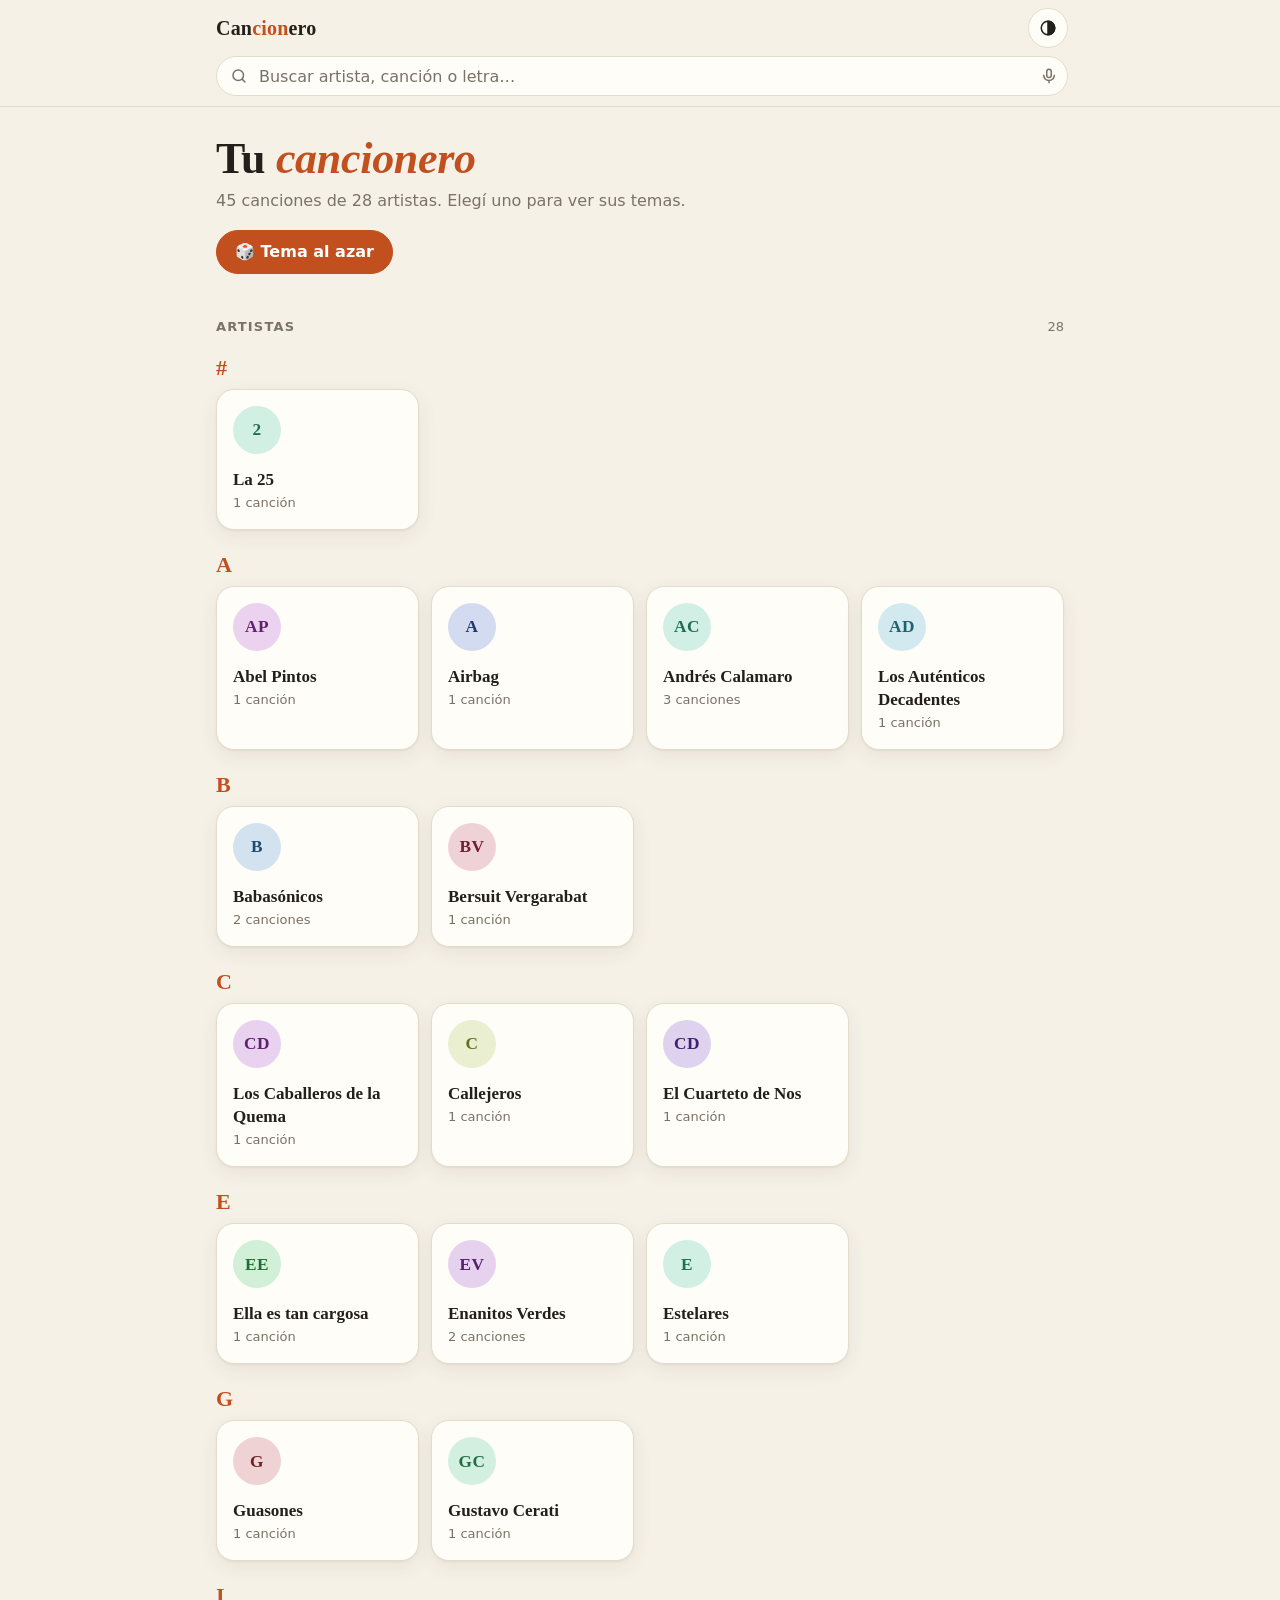
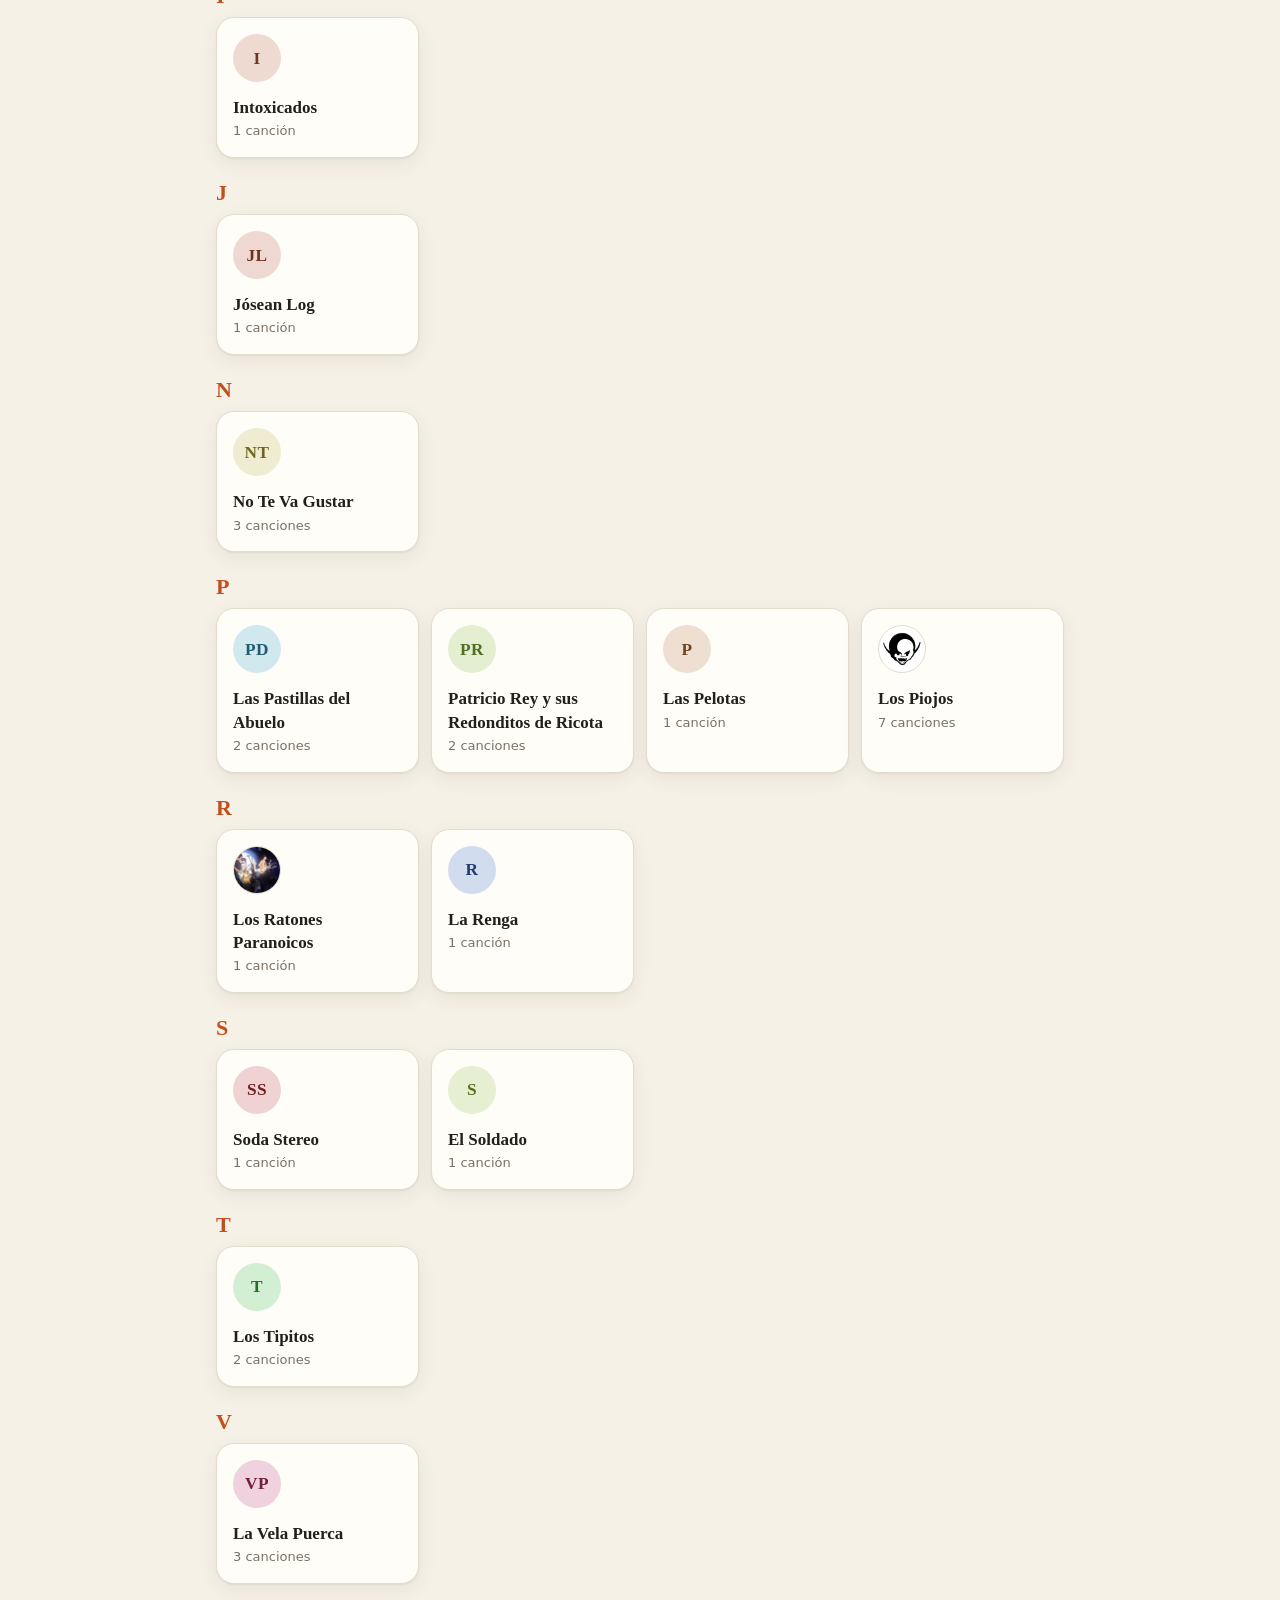
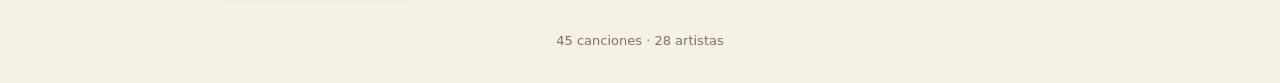
==== commit cca9e376: "Agregar La prima lejana (Los Auténticos Decadentes) y reconocer tablaturas cortas Co-Authored-By: Cl" ====
--- a/index.html
+++ b/index.html
@@ -332,7 +332,7 @@
 
 <script>
 (function () {
-  var SONGS = [{"id": "callejeros-9-de-julio", "title": "9 de Julio", "artist": "Callejeros", "key": "F#", "body": "Charango\nintro:\n\nF#  A#m  C#  F#\n\nG#m  A#m  Ebm\n\nG#  C#  B  Ebm\n\n\nF#                 A#m\nOtro pabellon q se abre,\n                   C#\notra escuela entre rejas\nF#\notra flor q no esta...\n     G#m            A#m\nOtro delicuente q miente, roba,\n               Ebm\ngobierna y se va.\n        G#                  C#\nOtra tormenta en mi cabeza hace\n               B\nque no pueda parar de pensar\n\n\nF#                    A#m\nOtra vez otro boca y river\n                  C#\nq termina a las piñas\n              F#\narañando al final\n          G#m\nOtro entretenimiento\n        A#m\npara mi alma sin ganas\n               Ebm\ntendre que encontrar\n\n           G#\nOtra gran duda\n                  C#\nse desnuda en la noche\n                      B\nque me encuentra al final\nEbm            C#\notra vez sin paz...\n\nEst:\n\nEbm\nY en el medio\nB\nNo te encuentro\nF#                 C#\nme hundo en la ciudad\n        Ebm                B               F#              C#\nPor la nueve de julio voy con el miedo de no verte nunca mas\n       G#m\nPasan autos frente a mi\n        B                    F#\nPasa la vida se abre esta herida\n         Ebm        C#\nComo avenida por subir\n\nF#\nOtro vaso de cerveza\n     A#m                   C#                     F#\nbien fria que se llena, se prueba, se vacia y se va\n          G#m             A#m\nA otras amenazas mas fuertes que un vicio\n         Ebm\nnos someteran\n\n      G#                        C#                 B\notro pais ira dejando estos sucios a la posterioridad\nEbm              C#\ny otros lo sufriran...\n\nEst:\n\nEbm            B                  F#               C#\nY en el medio no te encuentro, me hundo en la ciudad\n         Ebm                      B        F#      C#\npor la nueve de julio voy con el miedo de no verte mas\n        G#m\npasan autos frente a mi\n          B                    F#\npasa la vida no cierra esta herida\n           Ebm        C#\ncomo avenida por subir\n\n\n\nF#  A#m  C#  F#\n\nG#m  A#m  Ebm\n\n\n           G#\nOtra gran duda\n                  C#\nse desnuda en la noche\n                      B\nque me encuentra al final\nEbm            C#\notra vez sin paz...\n\nEst:\n\nEbm\nY en el medio\nB\nNo te encuentro\nF#                 C#\nme hundo en la ciudad\n        Ebm                B               F#              C#\nPor la nueve de julio voy con el miedo de no verte nunca mas\n       G#m\nPasan autos frente a mi\n        B                    F#\nPasa la vida se abre esta herida\n         Ebm        C#\nComo avenida por subir\n\n\nF#  A#m  C#  F#\n\nG#m  A#m  Ebm\n\nG#  C#  B  Ebm B"}, {"id": "estelares-aire", "title": "Aire", "artist": "Estelares", "key": "Bm", "body": "E - A - E - A\n\nBm        E           F#m\nHice todo lo posible por seguir,\nBm           E           F#m     E\ncambié el color de mis ojos por marfil  ahaaa\nA    E                  A\nAcostumbrado a mentir,   acostumbrado a reír.\n\nBm        E           F#m\nVan mil días que no sé lo que decir,\nBm           E           F#m     E\nsin ideas de Buenos Aires a Junín,\nA    E\noyendo letras de folk,\nA\nleyendo un libro de amor.\n\n**intro\n\nBm        E           F#m\nTe busqué, pues cada vez que te encontré\nBm           E           F#m     E\ny en tus ojos no vi brillos como aquellos ahaaa\nA    E\nEl show en el Tinto Bar\nA\ncuando me viste cantar.\n\nBm        E           F#m\nY el verano trajo luces sobre el mar\nBm           E           F#m     E\ny entendí que hay mil maneras de dar ahaaa\nA    E\nAunque no te haya hecho bien\nA\na mi manera te amé.\n\n**intro\n\nBm7          C#m7             Bm7\n   No soy el tipo que parezco ser,\nC#m7              Bm7\nno soy el tipo que tú crees ver,\nC#m7              Bm7\nsé que no es fácil para mi ser yo\nE      D\nAhaa       ahahahahaha\n\n**intro\n\nBm7          C#m7             Bm7\nNo hay una sola razón para sufrir,\nC#m7              Bm7\nLas cosas siguen su curso como el rhin, ahaaa\nC#m7              Bm7\nEl río no tiene fin\nE      D\nSigue su vida en el mar.\n\nBm7          C#m7             Bm7\nY hoy estás radiante como Nueva York,\nC#m7              Bm7\nY yo estoy pensando en otro lugar\nC#m7              Bm7\nNo tengo nada que hacer...\nE      D\nEsto no da para más.\n\nBm7\nNo tengo nada que hacer,\nC#m7\nEsto no da para más...\nBm7\nEsto no da para más!"}, {"id": "los-piojos-al-atardecer", "title": "Al Atardecer", "artist": "Los Piojos", "key": "D", "body": "INTRO: D - C\n\nD\nAl atardecer\nCuando ella se va\nAm\nAl atardecer\nD\nSe va a trabajar\nAm\nAl atardecer\nC\nVa hasta la estación\nG\nY se toma el tren\nF#\nChiflan del furgón\nG\nMiran del anden\nD\nAl atardecer\n\nEm\nCalle de luna\nGente sin fortuna\nA\nY sin amor\nEm\nLuces y gatos\nRoces baratos\nA\nPor un alcohol\n\nD - C\n\nD\nAl atardecer\nCruza la ciudad\nAm\nAl atardecer\nD\nLas calles de tierra\nVan quedando atrás\nAm\nAl atardecer\nC\nHoy como estará\nG\nCuanto sacare\nF#\nComisario sucio\nG\nNi lo quiero ver\nD\nAl atardecer\n\nEm\nCalles de luna...\n\nD\nNo tengo mucho\nTiempo\nNo tengo mucho\nTiempo, Señor\nC\nAquí en la ciudad\nD\nNo tengo mucho\nTiempo\nNo hace mucho\nTiempo, que estoy\nC\nAquí en la ciudad, ya ve\nVa hasta la estación\nG\nY se toma el tren\nF#\nEl tercer vagón\nG\nMe dio suerte ayer\nD\nAl atardecer\n\nD - Am (distinto a la intro)\n\nC\nVa hasta la estación\nG\nY se toma el tren\nD\nAl atardecer\n\nCalles de luna....\n\nNo tengo mucho\nTiempo....\n(repite estrofa hasta el final)\n\nCoro:\nY si vos me das\nLo que yo busque\nAlguien para hablar\n\nY si vos me das\nLo que yo busque\nAlguien para estar."}, {"id": "no-te-va-gustar-al-vacio", "title": "Al vacío", "artist": "No Te Va Gustar", "key": "Bm", "body": "Bm       F#m\n  todo parece estar\nEm            D          F#\n  queriendo cerrar una herida\nBm          F#m\n  lejos de abandonar\nEm          D       F#\n  cerca de una despedida\n\nBm           F#m\n   no quiero más\nBm         F#m\n   verte pasar\n\nBm         G                   F#  F#sus4\n   solo me quiero sentar a esperar\n\n\nBm       F#m\n  lo fueron a matar\nEm            D          F#\n  y lo dejaron con vida\nBm          F#m\n  sin sospechar\nEm          D       F#\n  que todavía respira\n\nBm           F#m\n   no quiero más\nBm         F#m\n   verte pasar\n\nBm         G                   F#  F#sus4\n   solo me quiero sentar a esperar\n\nESTRIBILLO\n              Em      A      D       G\nque saltes al vacío y que no vuelvas nunca\nEm      G       F#                 Em       F#         Bm\ny que toda tu vida te mate la culpa de haberme robado una parte del alma\nG                         F#\ny es lo que a vos te hace falta\nBm D A    Bm D A\nalejarte de acá\n\nBm       F#m\n  vos querés enseñar\nEm            D          F#\n  pero te faltan ideas\nBm          F#m\n  vos sabés señalar\nEm          D       F#\n  pero esperá que te vean\n\nBm           F#m\n   no quiero más\nBm         F#m\n   verte pasar\n\nBm         G                   F#  F#sus4\n   solo me quiero sentar a esperar y rogar\n\nESTRIBILLO\n\n              Em      A      D       G\nque saltes al vacío y que no vuelvas nunca\nEm      G       F#                 Em       F#         Bm\ny que toda tu vida te mate la culpa de haberme robado una parte del alma\nG                         F#\ny es lo que a vos te hace falta\n\n              Em      A      D       G\nque saltes al vacío y que no vuelvas nunca\nEm      G       F#                 Em       F#         Bm\ny que toda tu vida te mate la culpa de haberme robado una parte del alma\nG                         F#\ny es lo que a vos te hace falta\nBm D A    Bm D A\nalejarte de acá"}, {"id": "los-piojos-ando-ganas", "title": "Ando ganas", "artist": "Los Piojos", "key": "Dm", "body": "Nota: el tema es un juego entre Dm y C, y al final de cada\nestrofa intercala un C#7.\n\nIntro: Dm - Dmsus4 - Dm - Dm9 - C - C9 - C9\n\n\n1era. guitarra:\nE--------------------------------------------------------------||\nA--------------------------------------------------------------||\nD--------------------------------------------------------------||\nG--------------------------------------------------------------||\nB---------------------------------------------5--8--8h10--8--5-||\nE--8--8--8--7--8--8--3--5---8--8--8--7--8--8-------------------||\n\nDm7\nAndo ganas de encontrarte\nC\ncuánto lejos que estás acá\nDm7\nando ganas de encontrarte\nC\nando lejos, más no me da\nDm7 C\nllora, llora, llora mi pena de amor\nDm7 C\nllora, llora, llora mi pena por vos\nDm7 C\nllora, llora, llora mi pena de amor\ny amale.\n\nF\nA mí sí que me gustan tus piernas mecerse\nC\ncomo si fueran olas\nC#\npor lo que se ve\nF\nme gustó tu mar y tu\nC\ncanoa\n\nDm7\nAndo ganas de encontrarte\nC\nde una buena vez por todas\nDm7\nel invierno largo se fue\nC\ny ya cambiaron las modas\n\nDm7 C\nllora, llora, llora mi pena de amor...\n\nF\nA mí sí que me gustan tus piernas mecerse\nC\ncomo si fueran olas\nC#\npor lo que se ve\nF\nme gustó tu mar y tu\nC\ncanoa\n\nDm\nSólo una cosa te digo\nC\nyo necesito un abrigo\nDm7\nque en esta tierra hace frío\nC\nsi no estás al lado mío\nDm7\ny como vos no hay ninguna\nC\nno brilla tanto la luna\nDm7\nando ganas de encontrarte\nC\nquiero llevarte pa' marte.\n\n\n\nAcorde C#:\n\\X____O/\n 4OOOOOO\n  ||||||\n  ||OOO|\n  ||||||"}, {"id": "los-tipitos-brujeria", "title": "Brujería", "artist": "Los Tipitos", "key": "D", "body": "D\nNadie puede hablar en serio de algo así\n      F#m                        G\nNadie puede tragarse ese buzón\nG\nCrucifijo, cinta roja, ristra de ajo\n        D\nNadie puede\n\n\nD\nDi con ella un verano\n                 F#m\nEn un pueblo una casa\nF#m                 G\nMuy cerca del mar\nG\nNos perdimos en la noche\n                        D\nNuestros brazos, en los besos\n\n\n       G        A Bm         F#m   Em\nY dijo: \"Brujería, hice brujería\nEm          A\nPinché tu muñeco\"\n       D              G  G/F#  Em\nLe dije: \"Eso no me alarma\"\nEm             A              D\nY ahora no puedo olvidarla\n\n\nD\nMe di cuenta enseguida\n                    F#m\nQue nada de esto sería\nF#m                  G\nDifícil de abordar\nG\nYo no creo en los milagros\n                     D\nPero a ver si hoy sucede\n\n\nD\nUna noche como aquella\n                  F#m                       G\nDonde tropecé con ella, a orillas del mar\nG                                           D\nPuse velas, paño rojo, crucifijo, ristra de ajo\n\n\nD            G\nY entonces\nG       A Bm        F#m    Em\nBrujería, hice brujería\nEm          A\nPinché su muñeco\n        D            G       Em\nY grité: \"Quiero olvidarla\"\nEm                 G\nY ahora no puedo\n\n\nG       A Bm         F#m    Em\nBrujería, hice brujería\nEm          A\nPinché su muñeco\n        D            G  G/F#  Em\nY grité: \"Quiero olvidarla\"\nEm         A\nY ahora no puedo\nA              D\nResucitarla"}, {"id": "las-pastillas-del-abuelo-calipso", "title": "Calipso", "artist": "Las Pastillas del Abuelo", "key": "D", "body": "Nota: quien subió la canción indica el tono G.\n\n A                         G\nUna vez más siento la necesidad\nA                                  G\nDe respirarte en los ambientes más oscuros\nA                           G\nDe desafiar las leyes de la gravedad\nA                             G\nFalsa alegría cambiada por tu cianuro\n\nC                       A\nNecesidad de unirme al ghetto\nC                   A\nDe los que apelan a besarte\nC                  A\nEn escondites bien secretos\nD\nCon la locura como estandarte\n\nF#m                   Bm\nNo te permito que me saques todo el hambre\nF#m                  Bm\nQue me acostumbres a atar todo con alambre\n    G                    A\nMe das mil canciones de buena madera\n\nF#m                        Bm                G\nCualquier estación para mi es primavera con vos\n                A\nPero cuando te vas\n\n      D               G                      A\nMe dejás con la más dulce pena matándome adentro\n      D               G                      A\nY un otoño vacío en el centro que sólo se llena\n             G\nCon un poco más\n                       A\nDe tu esencia en las venas\n\nA                             G\nMe pongo goma, me pongo parlanchín\nA                                G\nVoy rebotando de Argentina hasta Japón\nA                                     G\nMe cuelgo con historias que no tienen fin\nA                               G\nY me preocupo por problemas sin solución\n\nC                      A\nVoy escuchando Dancing Moon\nC                     A\nLa sonrisa de oreja a oreja\nC                 A\nEs un problema de actitud\nD\nY ahora los dejo pensando con esta moraleja\n\n F#m                         Bm\nPonete bien si no hay quien salte y no hay un cobre\nF#m                        Bm\nQue de esta miel mejor que falte y no que sobre\n    G                    A\nTe da mil canciones de buena madera\n\n F#m                        Bm                G\nCualquier estación para mi es primavera con vos\n                A\nPero cuando te vas\n\n     D               G                      A\nMe dejás con la más dulce pena matándome adentro\nD                   G                     A\nY un otoño vacío en el centro que sólo se llena\n             G\nCon un poco más\n                        A\nDe tu esencia en las venas\n\n    F#m                   Bm\nQue algo tan lindo me haga mal es una pena\nF#m                       Bm\nMe hace poner una de cal, veinte de arena\n   G                    A\nMe da mil canciones de buena madera\n\n    F#m              Bm                      G\nCualquier estación para mi es primavera con vos\n               A\nPero cuando te vas\n\n  D                   G                     A\nMe dejás con la más dulce pena matándome adentro\nD                      G                  A\nY un otoño vacío en el centro que sólo se llena\n            G\nCon un poco más\n                        A\nDe tu esencia en las venas"}, {"id": "los-tipitos-campanas-en-la-noche", "title": "Campanas en la noche", "artist": "Los Tipitos", "key": "Em", "body": "Em                              C\nUn hombre de frente a una ventana\n                  D\nSúper lucida la mirada\n                    G\nRecorre el paisaje y no\n     B7            Em\nNo es su interior es luna\n                   C\nSon sombras lejanas del bosque\n                    D\nEs algo raro en las estrellas\n                       G\nSonidos que inducen temor\n  B7                    C\nY también melancolía de esperar,\n    D\nDe esperar.\n\nESTRIBILLO\n                    E\nQue esperan que ella vuelva\n      Am          D\nY le diga: aca estoy mi amor\n    Bm           C\nNo existe el olvido\n       D              E\nAca estoy mi amor de vuelta\n      Am          D\nHe vencido, ¿lo puedes creer?\n    Bm           C\nNo existe el olvido mi amor\n   D\nNo existe...\n\nVERSO\nEm                             C\nSu mente inquieta se puebla de historias\n                  D\nSu cuerpo es solo memoria\n                   G\nEs eso que hay que sentir\n    B7        Em\nCon paciencia infinita\n                   C\nAndando las calles ajenas\n                      D\nDe hombres que al fin le dan pena\n               G\nCampanas en la noche\n       B7                C\nRuidos de melancolía que esperan\n    D\nQue esperan...\n\nEm                        C\nDelirio, tremendo ficción literaria\n                    D\nSecretos que fueron plegaria\n                   G\nEspejo maldito que al fin\n        B7      Em\nDuplico toda su vida\n                   C\nAndando las calles ajenas\n                      D\nDe hombres que al fin le dan pena\n               G\nCampanas en la noche\n       B7                C\nRuidos de melancolía que esperan\n    D\nQue esperan..."}, {"id": "josean-log-chachacha", "title": "Chachachá", "artist": "Jósean Log", "key": "C", "body": "Nota: capo en el 5to traste para que suene como ukelele.\nEl G se hace normal (320003) pero soltando la e final; según el ritmo, G* (320000).\nEl E7 también se puede hacer x76750.\nRasgueo: con el pulgar hacia abajo y después subís. Si escuchás esta versión,\nes fácil sacar el ritmo.\n\nIntro: C - Am - Em - E (x2)\n\nC                             Am    Em\nDame de tu vida y de tu tiempo\n         E\nSuficientes para ver\nC                           Am     Em\nDentro de tus ojos el momento\n          E\nQue me obligue a renacer\n\nC       Am             Em\nDame vida y dame aliento\n              E\nQue yo ya perdí el conocimiento\nC         Am          Em\nSólo quédate un momento\n             E\nHasta evaporarnos en el viento\n\nF            G         C            E\nNo hay motivos para decirnos adiós tan pronto\nF       G        C             E\nSigo vivo créemelo mi amor no soy tan tonto\n\nF        G            C\nSi tú quisieras esta noche\n         E7         F\nIr a bailar un chachachá\nF       G\nYo te puedo enamorar\n\nC - Am - Em - G\n\nC                           Am    Em\nDame de tu vida y de tu tiempo ¡Ooh!\n         E\nQue te quiero conocer\nC                        Am    Em\nDéjame sentir el movimiento ¡Ooh!\n       E\nDe tu cuerpo al florecer\n\nC       Am             Em\nDame vida y dame aliento\n              E\nQue yo ya perdí el conocimiento\nC         Am          Em\nSólo quédate un momento\n             E\nHasta evaporarnos en el viento\n\nF            G         C            E\nNo hay motivos para decirnos adiós tan pronto\nF       G        C             E\nSigo vivo créemelo mi amor no soy tan tonto\n\nF        G            C\nSi tú quisieras esta noche\n         E7         F\nIr a bailar un chachachá\nF       G\nYo te puedo enamorar\n\nC - Am - Em - G (x2)\n\nF            G         C            E\nNo hay motivos para decirnos adiós tan pronto\nF       G        C             E\nSigo vivo créemelo mi amor no soy tan tonto\n\nF        G            C\nSi tú quisieras esta noche\n         E7         F\nIr a bailar un chachachá\nF       G\nYo te puedo enamorar"}, {"id": "no-te-va-gustar-chau", "title": "Chau", "artist": "No Te Va Gustar", "key": "Bm", "body": "INTRO Bm Em A D F#   x 2\n\nBm                      Em\nEstábamos los dos mirando el mar\nA              D    F#\ncuando la tarde moría\nBm             Em\ncomo moría lo nuestro\nA             D     F#\njuro que no lo sabia.\n\nBm              Em\nMire para mi derecha\nA            D      F#\nvi que desaparecías\nBm                 Em\ngrite con todas mis fuerzas\nA               D    F#\ny note que no me oías.\n\nBm  Em    A                    D      F#\nMe quede toda la noche en la arena\nBm  Em    A                    D      F#\nintente que algo valiera la pena\nBm\nno puedo conseguir\nG\ncambiar, ni corregir\nEm                     F#\nlo que me corre en las venas.\n\nESTRIBILLO\n\nBm    Em\nCorazón,\nA               D    F#\nhoy no dejes de latir\nBm             G\nte alejaste un día\nEm              F#\nahora decidiste venir.\n\nINTRO Bm Em A D F#   x 1\n\nBm                   Em\nHa pasado mas de un año y vos no estas\nA                    D       F#\npor que habría de creerte?\nBm               Em\nhubiera dado la vida y mucho más\nA                  D       F#\npor solo volver a verte.\n\nBm                 Em\nNo podría darme el lujo\nA                  D     F#\nde ceder ante tu llanto\nBm                  Em\nno pienso abrir las heridas\nA                   D     F#\nde haberte querido tanto.\n\nBm     Em\nEscuche\nA                 D       F#\npero deje que se fuera\nBm     Em\nrecordé\nA                 D       F#\ntodo lo libre que era\nBm\nNo puedo conseguir\nG\ncambiar, ni corregir\nEm                     F#\nlo que me corre en las venas.\n\nESTRIBILLO\n\nBm    Em\nCorazón,\nA               D    F#\nhoy no dejes de latir\nBm             G\nte alejaste un día\nEm              F#\nahora decidiste venir\n\nBm    Em\nCorazón,\nA               D    F#\nhoy no dejes de latir\nBm             G\nte alejaste un día\nEm              F#\nahora decidiste venir.\nBm\nChau!"}, {"id": "los-piojos-civilizacion", "title": "Civilización", "artist": "Los Piojos", "key": "Am", "body": "INTRO: Am - Dm - C - G\n(siempre punteados)\n\nAm\nHay algo que está sonando\n Dm\nseguro que ya lo oías\nC\nla tierra está vibrando\nG\ncon distinta melodía.\n\nAm\nNi dioses locos de furia\n Dm\nni demonios vengativos\nC\nni naves extraterrestres\nG\nni algún cometa perdido.\n\nAm\nLa historia es mucho más clara\n Dm\ny tiene también sentido\nC\nla tierra se está quitando\nG\nde encima al peor enemigo.\n\n\nAm\nVienen los cuatros jinetes\n Dm\ncabalgando vienen digo\nC\nagua, tierra, fuego y aire\nG\nvienen de tu propio ombligo.\n\nAm                   Dm\nOh oh oh oh,\n C                    G\ncosas de la civilización.\n\n\nAm\nQue todo ya está montado\n Dm\nque millones de despidos\nC\nel camino es complicado\nG\nquizá como nunca ha sido.\n\n\nAm\nAnoche soñé con Manu\n Dm\ny esta melodía cantaba\nC\nalguien encendía un asado\nG\nalguien de lejos llegaba.\n\nAm\nY si viene un río gris\n Dm\nque separe al mundo en dos\n C                       G\nquisiera quedar del mismo lado\n\nnena que vos (bis).\n\nAm\nUn nuevo desierto,\n Dm\nun nuevo granizo,\nC\nsaben quien lo hizo\nG\nanda por acá.\n\n\nAm\nDios perdona,\n Dm\nel hombre a veces,\nC\nla naturaleza nunca\nG\nanda por acá.\n\n\nAm\nNo te olvides del mamut,\nque no termino el vermouth.\n Dm\nno te olvides del mamut,\n                             C\nque no termino el vermouth\nG\npor alla\n\n\nNota: suena mejor si hacen todos los acordes con cuerda pisada,\ny en la mayor parte de la canción C es en traste 8 y G en el 10.\n\nEn los estribillos hace esto:\n\nE-12---------12-----12--------------\nB---13---------13-----13----------12\nG-----12/14------14-----12--10/12-12\nD-----------------------------------\nA-----------------------------------\nE-----------------------------------"}, {"id": "los-piojos-como-ali", "title": "Como Alí", "artist": "Los Piojos", "key": "Gm", "body": "Intro y riff\n      Gm                           F\n--------------------------------------------------\n-----------------------------------6--5-----------\n-----------7-----------7-----------------5--7-----    x2\n--5--7--8-----5--7--8-----5--7--8-----------------\n--------------------------------------------------\n--------------------------------------------------\n\nGm\nEs la nueva sensación, la nueva generación,\nF                        Gm\nes un salto, es un frenesí\nGm\nRebotando por doquier, de la villa hasta Blaquier\nF                         Gm\nsoy Jacobo Flash, el saltarín\n\nRiff x2\n\nGm\nHay un bombo criminal un relámpago virtual,\n   F                        Gm\nhay enanos corriendo por ahí.\nGm\nhay mujeres que no son dealer pifia sin poción,\n    F                         Gm\ny yo recién llegado de Chajarí\nGm\nRebotín rebotán de la vera vera land\n     F                            Gm\nde la pista a la cabina cuantos bichos tiene encima\nGm\nTengo los dedos supersensitivos\n F                   Gm\nTengo los ojos de Darin\n\n\nC                           Gm\nY en esta danza soy rey sin corona\nC                           Gm\ny en esta danza q no tiene fin,\nF                         E            D#\nyo voy saltando sin par, voy a quedar\n                  D\nvoy a quedar como Alí\n\nRiff x2\n\n\nGm\nQue esta mina me buscó, que esta mina me encontró,\n  F                            Gm\nque esta mina no me quiere dejar,\nGm\nyo no entiendo que hay en mi, yo no se que pasa aquí,\n F                   Gm\nsolamente dejenme mirar\n\nGm\nY yo casi soy doctora y no duermo ni una hora\n F                                Gm\na veces veo al bisabuelo con Dorrego en la cocina\nGm\ny yo soy clop, el nuevo chico top,\n    F                                     Gm\narranco el miercoles saliendo, de la oficina\n\n\nC                             Gm\nY todo el mundo saltando contento\nC                                Gm\nporque alla afuera te espera el país,\n  F                      E           D#\ny yo me elevo al compás, dj sin paz\n               D\ny desde aca veo Berlin\n\n\nC                           Gm\nY en esta danza soy rey sin corona\nC                           Gm\ny en esta danza que no tiene fin,\nF                         E            D#\nyo voy saltando sin par, voy a quedar\n                  D\nvoy a quedar como Alí\n\n\nC                             Gm\nY todo el mundo saltando contento\nC                                Gm\nporque alla afuera te espera el país,\nF                       E           D#\ny yo me elevo al compás, dj sin paz\n               D\ny desde aca veo Berlin\n\n\nC                           Gm\nY en esta danza soy rey sin corona\nC                           Gm\ny en esta danza que bailo en un ring,\nF                         E            D#\nyo voy saltando sin par, voy a quedar\n                  D\nvoy a quedar como Alí\n\nGm\nEmborrachar mi corazón\n     F             Gm\ny rebotar quiero yo..."}, {"id": "andres-calamaro-corazon-en-venta", "title": "Corazón en venta", "artist": "Andrés Calamaro", "key": "E", "body": "Riff Intro [E - A] X2\n\n       E\nGran alfombra roja, olvidar es divino\n   A\ny fuerte la fuerza del destino,\n       E\ncuerda floja, al moscardón\n  A\ny eso que parece un corazón.\n\n   E                 G#m                  A\nParece que mi cámara lenta ya perdió la cuenta,\n              E\ny no está contenta,\n     E                G#m\nmi muñeco vudú, se perdió en la tormenta,\n  A              B7\ncon mil alfileres clavados\n E           G#m\nen mi corazón en venta,\n A             E\nque nadie viene a comprarlo.\n E            G#m\nMi corazón en venta,\n A             B\ndicen que se revienta.\n E\nQué versión violenta,\n A\nla que se cuenta por ahí.\n\n A              B\nSe dice de mí que nunca vuelvo\n A              B\ny siempre me estoy yendo a ningún lugar,\n A              B                    E\nque tengo que parar de navegar, ya me di cuenta,\n                    A\nme lo dijo mi corazón en venta,\n               E\nfeliz Navidad sangrienta\n  A                       E\nte desea mi corazón en venta.\n\n\nInter: C#m  G#m  A  B\n       C#m  G#m  A  B   Bb  C7\n\n\n\n  F                  Am                  Bb\nParece que mi cámara lenta ya perdió la cuenta,\n              F\ny no está contenta,\n     F                 Am\nmi muñeco vudú, se perdió en la tormenta,\n Bb              C7\ncon mil alfileres clavados\n F           Am\nen mi corazón en venta,\n Bb                   F\nque nadie viene a comprarlo.\n       F           Am\nMi corazón en venta,\n Bb            C7\ndicen que se revienta.\n        F\nQué versión violenta,\nBb\nla que se cuenta por ahí.\n\nBb                       C7\nSe dice de mí que nunca vuelvo\n                   Bb                 C7\ny siempre me estoy yendo a ningún lugar,\n    Bb                     C7             F\nque tengo que parar de navegar, ya me di cuenta,\n                         Bb\nme lo dijo mi corazón en venta,\n           F\nfeliz Navidad sangrienta\n      Bb                    F\nte desea mi corazón en venta."}, {"id": "babasonicos-como-eran-las-cosas", "title": "Cómo eran las cosas", "artist": "Babasónicos", "key": "G", "body": "Intro (se recomienda arpegiar la secuencia):\nG - Am - C - G\n\nG\nCreo que es momento\nAm\npara otra bomba de humo\nC           G\ny batirme en retirada\n\nBm7          Am\nNuestra sociedad... me perjudica\nF       G\nvos no sos una chica cualquiera...\n\n(sin rasguido)\nEm                           Am\n...    Que ridículo es que pienses\nC                        G\nque todo es tuyo, inclusive yo\n\nBm7           Em\n... Todo eso tuyo puede ser\nC                           Bm7\npero esta noche es para los dos\nC                        G\nQuizá fue la mañana en que vendados los dos\nEm                       Am\ndescubrimos cómo eran las cosas\nC                      B7\ny sin abrir los ojos nos teletransportamos\n(sin rasguido, 1 movimiento hacia abajo)\nEm                  B7\na donde desearíamos estar\n\nG\nEntonces deshace el hechizo\nAm\nque me obliga a arrastrarme\nC                G\nentre Guinea y tus sabanas\nBm7                 Am\nNuestra sociedad no ayuda mucho\nF        G\nmientras la pasas bien yo lucho\n\nC                      G\nQuizá fue la mañana en que vendados los dos\nEm                       Am\ndescubrimos cómo eran las cosas\nC                      B7\ny sin abrir los ojos nos teletransportamos\n(con rasguido)\nEm                  B7\na donde desearíamos estar\n\nC                      G\nQuizá fue la mañana en que vendados los dos\nEm                       Am\ndescubrimos cómo eran las cosas\nC                      B7\ny sin abrir los ojos nos teletransportamos\n(sin rasguido, 1 movimiento hacia abajo)\nEm                  B7\na donde desearíamos estar\n\nC\nPero tanto lo siento\nB7\nque sólo es un momento\nEm                B7\nque todos deberíamos pasar\n\nC                      G\nQuizá fue la mañana en que vendados los dos\nEm                       Am\ndescubrimos cómo eran las cosas\nC                      B7\ny sin abrir los ojos nos teletransportamos\n(con rasguido)\nEm                  B7\na donde desearíamos estar\n\nC                      G\nQuizá fue la mañana en que vendados los dos\nEm                       Am\ndescubrimos cómo eran las cosas\nC                      B7\ny sin abrir los ojos nos teletransportamos\n(sin rasguido, 1 movimiento hacia abajo)\nEm                  B7\na donde desearíamos estar\n\nNota: el tema se toca sin capo y con afinación standard."}, {"id": "soda-stereo-de-musica-ligera", "title": "De música ligera", "artist": "Soda Stereo", "key": "Bm", "body": "Intro:\nBm-G-D-A\nBm-G-D-A (x4)\n\nBm          G D       A         Bm    G D  A\nElla durmio,    al calor de las masas\nBm           G  D     A          Bm  G D  A\nY yo desperté,    queriendo soñarla\nBm                 G D   A          Bm     G D  A\nAlgún tiempo atras,    pensé en escribirle\nBm             G D        A          Bm  G D   A\nY nunca sortié,    las trampas del amor\n\nCORO:\n\nBm         G-D-A               Bm  G-D-A\nDe aquel amor,    de música ligera\nBm         G-D-A               Bm  G-D-A\nNada nos libra,   nada más queda\n\nBm          G-D   A            Bm G-D-A\nNo le enviaré,    cenizas de rosas\nBm            G-D       A       Bm   G-D-A\nNi pienso evitar,   un roce secreto\n\nCORO:\n\nBm         G-D-A               Bm  G-D-A\nDe aquel amor,    de música ligera\nBm         G-D-A               Bm  G-D-A\nNada nos libra,   nada más queda\n\nSolo\n\nCORO:\n\nBm         G-D     A           Bm  G-D-A\nDe aquel amor,    de música ligera\nBm         G-D    A         Bm  G-D  A\nNada nos libra,   nada más queda,   nada mas\nBm-G-D-A                    Bm-G-D\n\nA         Bm  G-D  A         Bm\nnada más queda,   nada mas queda\n\nA         Bm  G-D  A         Bm\nnada más queda,   nada mas queda"}, {"id": "guasones-down", "title": "Down", "artist": "Guasones", "key": "G", "body": "Intro: G-A-D  G-A-D-G  X2\n     G        A   D          G\nRecuerdo los años pasados vendiendo\n    G          A          D\nmi alma en un sucio callejón\n     G        A           D         G\nesperando con ansias el momento oportuno\nG         A       D\npara alejarme de vos.\n   G        A        D           G\nCerraba los bares de noche y de día\n   G           A       D\ncreyendo que ibas a volver,\n     G           A         D        G\nsintiendo en mis venas tu fuego, divina,\n    G       A         D\ncorrer y correr, y correr.\n\n                    G     A    D\nY eso me pone muy down, down, down.\n                  G     A    D\nEso me pone muy down.\n                    G     A     D\nY eso me pone muy down, down, down.\n                     G\nDame un poquito de down.\n\nRIFF (1ra guitarra) x4\nE |- - - - - - - - - - - - - - --|\nb |- - - - - - - - - - - - - - --|\nG |- - -11-14-12-11 - 12-11- - --|\nD |-- - - - - - - -14- - - 12- - |\nA |- - - - - - - - - - - - - - - |\nE |- - - - - - - - - - - - - - - |\n\n\n       G       A            D       G\nQué bellos momentos que me dio la vida\n     G      A        D\nel gran colegio Nacional,\n       G          A         D          G\nlas chicas más lindas, más putas de todas\n     G      A       D\ncon un corazón especial.\n    G     A          D         G\nY tuve maestros de todos los palos\n     G       A            D\nlesbianas, gays, mucho más,\n     G        A          D           G\nel sexo en rebaño y la droga en el baño,\n    G         A             D\nvolvamos el tiempo hacia atrás.\n\n                   G      A     D\nY eso me pone muy down, down, down\n                  G      A     D\nEso me pone muy down.\n                    G     A     D\nY eso me pone muy down, down, down.\n                     G\nDame un poquito de down.\n\n  G         A        D        G\nAhora de grande voy sin incentivo\n    G       A        D\nno tengo ganas de seguir.\n   G        A        D        G\nCamino y camino buscando un amigo\n    G     A         D\nque me diga a dónde ir.\n      G        A       D         G\nDe cuando en cuando tomo la guitarra,\n     G          A         D\ntransformo el veneno en papel\n   G      A     D       G\ny una melodía dice todavía\nG        A        D\nnos volveremos a ver.\n\n\n                   G      A     D\nY eso me pone muy down, down, down.... X4 Y DESPUÉS REPITE\nCON EL RIFF"}, {"id": "las-pastillas-del-abuelo-duda", "title": "Duda", "artist": "Las Pastillas del Abuelo", "key": "A", "body": "Riff\ne ------------\nb ---3/4/3-0--\ng ------------\n\nRiff A9 A9* Riff E E* x2\n\nA9                     A9*\nNose si el tiempo es propio\nE      E*\nde nuestra conciencia\nA9        A9*         E    E*\nnose si existe de verdad\nA9                A9*\nnose quien pueda comprobar\nC#m               B9\nsi todo es una foto\nA9                 F#m\no va al ritmo de un tic tac\nC#m                 B9\no va al ritmo de un tic tac\n\nRiff A9 A9* Riff E E*\n\nA9     A9*           E   E*\npero que diferencia hay\nA9           A9*\nsi de la conciencia\nE                E*\nno nos podemos librar\nA9        A9*\nesa guia inata y leal\nC#m       B9\nque vos bien sabes\nA9                F#m\nno siempre podemos respetar\nB9\nno siempre podemos\n\nE\ny hoy debe ser la tuya\nB9\nmi peor enemiga\nF#m                   A\nla que te hecha la culpa\nE         B9                   F#m\npor no saber aguantar tus ganas y las mias\nA\nde parpadear una vez mas\nE\nvos no te preocupes\nB9\nque yo voy a intentar\nF#m\nque pegue media vuelta\nA\ny patee para alla\nE         B9\nse que no es irreversible este proceso\nF#m                 A\npero no quiero que vaya hacia atras\n\nRiff A9 A9* Riff E E* x2\n\nA9            A9*\nyo por ateo irracional\nE                   E*\nno tengo a quien rogarle\nA9            A9*\nvos tan insegura\nE     E*\nque queres cambiar de vida\nA9            A9*\nyo de la esperanza\nC#m      B9\nun mal amigo\nA9                     F#m\ny vos tan fragil como aquella hojita que\nB9\nme pediste que guarde\n\nE\ny hoy debe ser la tuya\nB9\nmi peor enemiga\nF#m                   A\nla que te hecha la culpa\nE         B9                   F#m\npor no saber aguantar tus ganas y las mias\nA\nde parpadear una vez mas\nE\nvos no te preocupes\nB9\nque yo voy a intentar\nF#m\nque pegue media vuelta\nA\ny patee para alla\nE         B9\nse que no es irreversible este proceso\nF#m                 A\npero no quiero que vaya hacia atras\nE\ny hoy debe ser la tuya\nB9\nmi peor enemiga\nF#m                   A\nla que te hecha la culpa\nE         B9                   F#m\npor no saber aguantar tus ganas y las mias\nA\nde parpadear una vez mas\nE\nvos no te preocupes\nB9\nque yo voy a intentar\nF#m\nque pegue media vuelta\nA\ny patee para alla\nE         B9\nse que no es irreversible este proceso\nF#m                 A\npero no quiero que vaya hacia atras\n\nC#m B9 F#m A x4\n\nC#m                     B9\ny si es que el tiempo existe\nF#m              A\nyo quiero compartirlo\nC#m            B9\nsi todo es una foto\nF#m  A\nyo quiero estar\nC#m  B9\nal lado tuyo\nF#m  A\nal lado tuyo quiero estar\nC#m   B9\nen la foto quiero estar\nF#m  A\nal lado tuyo...\n\nA9  X 0 2 2 0 0\nA9* X 0 4 4 0 0\nE   0 2 2 1 0 0\nE*  0 2 2 1 0 2\nC#m X 4 6 6 5 4\nB9  X 2 4 4 2 2\nF#m 2 4 4 2 2 2\nA   X 0 2 2 2 0"}, {"id": "la-vela-puerca-en-el-limbo", "title": "En el limbo", "artist": "La Vela Puerca", "key": "Dm", "body": "El Cm raro:\nCm*\ne|-X--|----|\nB|-X--|----|\ng|----|----|\nD|-X--|----|\nA|----|----|\nE|----|----|\n\n\nDm         F                   C     Cm*\nHoy me siento que puedo hacer todo\nDm          F           C        Cm*\nHoy la luna me invita a seguir\nDm          F               C       Cm*\nY ella esta sentadita en el limbo\nDm         F                C     Cm*\nDiciéndome donde no hay que ir.\nDm         F            C      Cm*\nCiegamente confío en su mano\nDm       F               C       Cm*\nY mi sol ahora empieza a salir\nDm            F             C         Cm*\nQue me atrevo a voltear los gusanos\nDm     F               C        Cm*\nQue no dejan crecer mi jardín\n\nBb    C                    Dm    F\nY la vida se acuesta a mi lado\nBb     C                    Dm    F\nY con ella me empiezo a reír\nBb        C                F        C/E        Dm\nY ahora sueño que voy caminando por todas las cosas\n     C        G           C   Bb     Am   Bb\nque faltan vivir, y sentir\n           C    Bb       Am   Bb\nYo y mi jardín.\n\nDm F C Cm*\n\nDm         F                   C     Cm*\nQue barato decir que es extraño\nDm         F              C      Cm*\nNo tocarte y sentirte hoy aquí\nDm        F                  C        Cm*\nMenos mal que ya entiendo mi tiempo\nDm          F         C       Cm*\nY lo espero sin mucho pedir\nDm         F            C      Cm*\nMis amigos revuelven la olla\nDm    F             C        Cm*\nDonde puse mi mejor perfil\nDm         F          C          Cm*\nY me sobra con verlos bailando\nDm       F    C            Cm*\nFestejar para sobrevivir\n\nBb    C                    Dm    F\nY la vida se acuesta a mi lado\nBb     C                    Dm    F\nY con ella me empiezo a dormir\nBb        C                F        C/E        Dm\nY ahora sueño y me voy alejando de todas las cosas\n     C        G           C   Bb     Am   Bb\nque supe sufrir y sentir\n           C    Bb       Am   Bb\nYo y tu jardín.\n\nDm F C Cm*\n\nBb    C                    Dm    F\nY la vida se acuesta a mi lado\nBb     C                    Dm    F\nY con ella me empiezo a morir\nBb        C                F        C/E        Dm\nY ahora sueño y me voy alejando de todas las cosas\n     C        G           C   Bb     Am   Bb\nque supe sufrir y sentir\n           C    Bb       Am   Bb\nYo y mi jardín\n           C    Bb       Am   Bb\nYo y tu jardín"}, {"id": "intoxicados-esta-saliendo-el-sol", "title": "Está saliendo el sol", "artist": "Intoxicados", "key": "A", "body": "Intro en LA\n\nRiff\n\n----------------------- E\n----------------------- B\n--------2------2------- G\n-2---4-----4----------- D\n----------------------- A\n----------------------- E\n\nA                 E\nEsta saliendo el sol que es\nF#m          D\nsin duda mi dios\nA                   E\npero no estoy apto para aprender hoy\nF#m          D\nde su sabiduria\nA                    E\nporque la luna aparecio\n         D                             Bm-C#m   A\ny me invito a estar con ella hasta que vuelvas vos\n\n\nA                 E\nEsta saliendo el sol que es\nF#m        D\nsin duda mi dios\nA                 E\ny aunque no cerre un ojo en toda la semana\nF#m                D\ny tenga ganas de desmayarme en la cama\nA                 E             D         Bm-C#m  A\nvoy a salir a recibir su bendicion oh dios\n\nA                       E\nPadre sol nuestro que estas en los cielos\nF#m                       D\nguiame si no esta bien la vida que llevo\nA                 E\nno dejes nunca de brillar\n    F#m                         D\nporque eso me pone bien cuando estoy un poco mal\nA                      E              D          Bm-C#m A\nla luz nuestra de cada dia danosle hoy y que asi sea amen."}, {"id": "andres-calamaro-flaca", "title": "Flaca", "artist": "Andrés Calamaro", "key": "G", "body": "G              B7\nFlaca, no me claves\n      Em               C\ntus puñales, por la espalda\n      G               D\ntan profundo, no me duelen\n             G    D\nno me hacen mal.\n\nG              B7\nLejos, en el centro\n        Em          C\nde la tierra, las raíces\n      G            D\ndel amor, donde estaban\n      G    D\nquedarán.\n\nG                        B7\nEntre no me olvides me dejé nuestros abriles\n       Em                     C\nolvidados, en el fondo del placard\n                  G                        D\nen el cuarto de invitados, eran tiempos dorados\n           G      D\nun pasado mejor.\n\nG                             B7\nAunque casi me equivoco y te digo poco a poco\n         Em                     C\nno me mientas, no me digas la verdad\n                G                     D\nno te quedes callada, no levantes la voz\n              G       D\nni me pidas perdón.\n\nG                            B7\nAunque casi te confieso yo también he sido un\n          Em                C\nperro compañero, un perro ideal\n                 G                    D\nque aprendió a ladrar y a volver al hogar\n             G      D\npara poder comer."}, {"id": "babasonicos-irresponsables", "title": "Irresponsables", "artist": "Babasónicos", "key": "Em", "body": "Em\nSomos culpables de este amor escandaloso\n              Am\nQue el fuego mismo de pasión alimentó\n             D                         C\nQue en el remanso de la noche impostergable\n           Am                     B\nNos da vergüenza seguir sintiéndolo\n\nESTRIBILLO:\n----------\n       Em   C\nPoco a poco\n            D       Em    D\nFuimos volviéndonos locos\n                         G\nY ese vapor de nuestro amor\n                         Am\nque se enbriago con su licor\n   B                        C\nY culpa al carnaval interminable\n    Am                      B\nNos hizo confundir irresponsables\n\n\nEm\nSi fuimos carne de mentira trasquivanda\n              Am\nQue en la imprudencia del rumor hoy desató\n             D                         C\nQue descubiertos por la luz de la mañana\n           Am                     B\nNos castigaron la desidia y el dolor\n\nESTRIBILLO\n\n------------------------------\nSOLO: Em - Am - D - C - Am - B\n------------------------------\n\nESTRIBILLO"}, {"id": "patricio-rey-y-sus-redonditos-de-ricota-la-hija-del-fletero", "title": "La hija del fletero", "artist": "Patricio Rey y sus Redonditos de Ricota", "key": "Am", "body": "Acordes:\n\nE A D G B E\nAm:    x 0 2 2 1 0\nAsus4: x 0 2 2 3 0\nG:     3 2 0 0 0 3\nF9:    x x 3 2 1 3\nG#:    4 6 6 5 4 4\n\nBase: Am Asus4\n\nAm                   Asus4\nLa hija del fletero, linda infinita,\nAm                    Asus4\nvolvió a Madrid donde parece que es feliz.\nAm               Asus4\nEse día me mandó al descenso,\nAm               Asus4\nrecuerdo cómo su mirada me volteó.\n\nG                  F9             G         F9\nPero dos que se quieren se dicen cualquier cosa.\nG          F9      G             G#\nAy! Si pudieras recordar sin rencor.\n\nAm                 Asus4\nEn mi buzón hay un par de cartas suyas,\nAm                Asus4\nfueron juntándose y no tengo el valor.\nAm              Asus4\nTodavía su amor me da descargas,\nAm                 Asus4\nnunca tuvo el higo seco junto a mí.\n\nG                  F9             G         F9\nPero a los ciegos no le gustan los sordos,\nG          F9      G             G#\ny un corazón no se endurece porque sí.\n\nSolo: Bm\n\nAm                    Asus4\n'No calentás la misma cama por dos noches.'\nAm              Asus4\nMe reclamaba, y no la quise oír.\nAm               Asus4\nHice de todo por impresionarla,\nAm              Asus4\ny dejé huérfano todo su penar.\n\nAm               Asus4\nNo me gustó cómo nos despedimos.\nAm               Asus4\nDaban sus labios rocío y no bebí.\nAm              Asus4\nSopa de almejas es todo lo que como\nAm                 Asus4\n(siempre fui menos que mi reputación)."}, {"id": "la-renga-la-razon-que-te-demora", "title": "La razón que te demora", "artist": "La Renga", "key": "Bm", "body": "Bm                      D                G          D\nHay un destino que no tiene pruebas por eso esta historia\nBm                    D             G            D\nPuede que muera con una verdad olvidada en tu memoria\nF#(*)                  A\nserá un camino que no tiene huella\nF#(*)                    Bm\nla suerte que le ha tocado a la estrella\nG       D       F#(*)\nque te ha de mirar\nBm                     D                G             D\nHay un siempre para la batalla y la razón que te demora\nBm                   D          G           D\ny hay una sombra para cada luz corras adonde corras\nF#(*)                    A\nquizá el destino sea una mentira\nF#(*)                   Bm           G\nquizá lo único que quería la vida era\nD            F#(*)\nterminar con vos\n\nInter: Bm D Em, Bm Em D (x 2)\n\nBm              D                G            D\nLa ruta sigue mas allá de las luces de la autopista\nBm              D                G            D\nsecando al ojo de la lágrima te perderás de vista\nBm              D                G            D\ncomo un relámpago en la fría noche, cruzarás los abismos\nBm              D                G            D\nesos que guardan a la sombra que te oculta de vos mismo\nF#(*)                    A\nhay algo extraño ahí del otro lado\nF#(*)            Bm\nque te teme y te da la mano\nG        D          F#(*)\npara llegar hasta vos.\n\nSolo sobre estrofa\n\nInter: Bm D Em, Bm Em D (x 2)\n\nBm                      D                G          D\nHay un destino que no tiene pruebas por eso esta historia\nBm                    D             G            D\nYa habrá muerto con una verdad olvidada en tu memoria\nF#(*)                  A\nserá un camino que no tiene huella\nF#(*)                    Bm\nla suerte que le ha tocado a la estrella\nG       D       F#(*)\nque te ha de mirar\nBm                     D                G             D\nHabrá un siempre para la batalla y la razón que te demora\nBm                   D          G           D\ny hay una sombra para cada luz corras adonde corras\nF#(*)                    A\nquizá el destino sea una mentira\nF#(*)                   Bm           G\nquizá lo único que quería la vida era\nD            F#(*)\nterminar con vos"}, {"id": "bersuit-vergarabat-la-soledad", "title": "La Soledad", "artist": "Bersuit Vergarabat", "key": "Am", "body": "INTRO\n\n1|----------------------------|\n2|----------------------------|\n3|---------------2-------1----|    REPITE 3 VECES\n4|-------0-0p2-3---3---2---2--|\n5|---0-3----------------------|\n6|----------------------------|\n\nY DESPUES REPITE UNA VEZ...\n\n1|----------------------------|\n2|----------------------------|\n3|---------------2---1--------|\n4|-------0-0P2-3---3----------|\n5|---0-3----------------------|\n6|----------------------------|\n\n              Am\nEsperaría que no te asuste\n              Em\neste instante de sinceridad;\n           G         E\nmi corazón vomita su verdad.\n       Am\nEs que hay una guerra entre dos\n           Em\npor ocupar el mismo lugar;\n   G\nla urgencia\n     E\no la soledad.\n\nAHORA MIENTRAS QUE CANTA ARPEGIA ESTOS ACORDES DE ESTA MANERA\nAm               F/A               C                 E\n1|-----------|    1|-----------|    1|-----------|    1|-----------|\n2|------1----|    2|------1----|    2|------1----|    2|------0----|\n3|-----2-----|    3|-----2-----|    3|-----0-----|    3|-----1-----|\n4|----2------|    4|----3------|    4|----2------|    4|----2------|\n5|---0-------|    5|---0-------|    5|---3-------|    5|-----------|\n6|-----------|    6|-----------|    6|-----------|    6|---0-------|\n           Am\nLa soledad fue tan sombria\n       F/A\nque no te dejo encontrar\n              C    E\ntu naturaleza divina.\n            Am\nLa urgencia gano esta vez,\n            F/A\ndispuesta a penetrarte,\n             C   E\nprepotente y altiva.\n\nREPITE INTRO (X6)\n\n               Am          F/A C\nPor las noches la soledad desespera,\n               Am          F/A C\npor las noches la soledad desespera.\n                   Am          F/A C\nQue por las noches la soledad desespera,\n               Am          F/A C\npor las noches la soledad desespera.\n           Am\nEspera por ti,\n           F/A\nespera por el,\n           C\nespera por mi,\n            E\ntambien por aquel ...\n\n        Am\nQue con violencia sujeta su alma\n      Em\na una brutal represion,\n          G      E\nesperando apaciguarse.\n         Am\nO confia en el paso del tiempo,\n          Em\ncomo otra solucion\n               G   E\npara encontrar la calma.\n\nVUELVE A ARPEGIAR LOS MISMOS ACORDES\n        Am\nPero te pone loco en las noches,\n        F/A\nrogando entrar\n       C              E\nen los confines mas oscuros.\n           Am\nDespues te arrodillas\n        F/A\nante el amor maternal,\n           C    E\nsuplicando ternura.\n\nREPITE INTRO (X4)\n               Am          F/A C\nPor las noches la soledad desespera,\n               Am          F/A C\npor las noches la soledad desespera.\n                   Am          F/A C\nQue por las noches la soledad desespera,\n               Am          F/A C\npor las noches la soledad desespera.\n\nVUELVE A ARPEGIAR AL MISMO ESTILO DE ANTES PERO CON OTROS ACORDES\nDm                 Am                G                E\n1|------1----|    1|-----------|    1|-----------|   1|-----------|\n2|-----3-----|    2|-----1-----|    2|------0----|   2|------0----|\n3|----2------|    3|------2----|    3|-----0-----|   3|-----1-----|\n4|---0-------|    4|----2------|    4|----0------|   4|----2------|\n5|-----------|    5|---0-------|    5|-----------|   5|-----------|\n6|-----------|    6|-----------|    6|---3-------|   6|---0-------|\n           Dm\nEspera por ti,\n           Am\nespera por el,\n           G\nespera por mi,\n            Am\ntambien por aquel ...\n           Dm\nEspera por ti,\n       Am\npor el ...\n           G\nespera por mi\n            E\ntambien por aquel ...\n\nREPITE LA INTRO HASTA EL FINAL\n\n       Am                  F/A C\n¿Y que hace este angelito, ahora,\n      Am         F/A C\na las seis de la mañana,\n          Am F/A C\nsubida al mastil\n        Am F/A C\nde este naufragio?\n       Am                      F/A C\n¿A ver si, alzando las copas, foragidas,\n         Am        F/A C\nviene un cielo de enfermeras\n            Am  F/A C\npara lamerm sin asco\n    Am F/A C\nlas heridas...\n   Am F/A C\nde amor?\n\n               Am            F/A C\nPor las noches la soledad desespera...\n       Am           F/A C\n¿A ver si viene del cielo\n              Am  F/A C\nuna enfermera del amor?\n               Am            F/A C\nPor las noches la soledad desespera..."}, {"id": "enanitos-verdes-lamento-boliviano", "title": "Lamento Boliviano", "artist": "Enanitos Verdes", "key": "Em", "body": "    Em\nMe quieren agitar me incitan a gritar\nBm\nsoy como una roca, palabras no me tocan\nAm\nadentro hay un volcán que pronto va a estallar\nEm                  B7\nyo quiero estar tranquilo.\n\nEm\nEs mi situación una desolación\nBm\nsoy como un lamento, lamento boliviano\n       Am\nque un día empezó y no va a terminar\nEm            B7\nya nadie hace daño.\n\n    Em  Bm                 Am       Em  B7\n1.-)Uoh-yoh-yoh-yoh-oh-oh  eh-eh-eh-eh-yeh\n\n         Em         Bm\n2.-)Y yo estoy aquí borracho y loco\n    Am           Em             B\n    y mi corazón idiota siempre brillará\n    Em                      B7\n    y yo te amaré, te amaré por siempre\n               Am\n    nena no te peines en la cama\n               Em                  B7\n    que los viajantes se van a atrasar\n\nNota: punteo en 2 estrofas.\nRepetir 1-2-2 Em"}, {"id": "gustavo-cerati-me-quedo-aqui", "title": "Me quedo aquí", "artist": "Gustavo Cerati", "key": "D", "body": "Versión estudio\n\nAcordes:\n\n+---------+----------+\n| Tono    |  EADGBe  |\n+---------+----------+\n| D       | [xx0232] |\n| F#m     | [244222] |\n| C       | [x32010] |\n| Em      | [022000] |\n| A       | [x02220] |\n| Bm      | [x24432] |\n| G       | [320033] |\n| Gm      | [355333] |\n| C*      | [x35553] |\n| F       | [133211] |\n| Am      | [x02210] |\n| C7      | [x32310] |\n| D*      | [x57775] |\n+---------+----------+\n\n\nD         F#m\n    Espera\nC           Em\n    no te enojes esta vez\nD       F#m\n    lo vi venir\nC           Em\n    como siempre la reacción\n\nA   Bm       G      C     Bm\n    es tan lenta como mi voz\nA   Bm    G       Em    A\n    arrasando con la razón\nA   Bm      Em      C         G\n    el tsunami llegó hasta aquí\nGm     C*        D   F#m\n    lo vi venir\n\nC              Em\n    Si aprendemos la lección\nD        F#m\n    sabrás que al fin\nC          Em\n    el misterio es contradicción\n\nA       Bm      G         C    Bm\n    con todo aquello que conoces\nA     Bm     G      Em      A\n    a veces hago todo al revés\nA   Bm     Em       C        G\n    el tsunami llegó hasta aquí\nGm     C*\n    lo vi venir\n\nD\n\nEm             Bm\n    Todo se movió\nEm                 C\n    y es mejor quedarse quieto\nEm              Bm\n    pronto saldrá el sol\nEm               C\n    y algún daño repondremos\n    G            A\n    terco como soy\nGm      C*\n    me quedo aquí\n\nD\n\nEm                Bm\n    La tinta no seco\nEm                      C\n    y en palabras dije muchas cosas\nEm               Bm\n    pero en mi corazón\nEm                 F           Am\n    todavía queda tanto por decir\n     F           Am\n    tanto por decir\n     F            C\n    tanto por decir\nC7         G\n    no me voy...\nGm      C*\n    me quedó aquí\n\nD*\n\nGuitarra Coleman:\nIntro: D  F#m  C  Em  (x4)\n\nRiff (guitarra Cerati):\n\neI------------------------------------------------------------------------\nBI------------------------------------------------------------------------\nGI-7-7-7-7-7-7-7-6-6-7-6/2-2-2/9-9-9-9-9-9-9-9-7-7-9-7/4-4-4/11-11-11-11--\nDI------------------------------------------------------------------------\nAI------------------------------------------------------------------------\nEI------------------------------------------------------------------------\n\neI-------------------------------------------------------------------------\nBI-------------------------------------------------------------------------\nGI-11-11-11-11-12-12/14-14-14-14-14-14-14-14/16-16-16/17-17-17-17-17-17/16-\nDI-------------------------------------------------------------------------\nAI-------------------------------------------------------------------------\nEI-------------------------------------------------------------------------\n\neI-----------------------------------------------------------I\nBI-----------------------------------------------------------I\nGI-16-16-16/14-14-14-14/16-16-16-16/14-14-14-14/12-12-12-12/-I x2\nDI-----------------------------------------------------------I\nAI-----------------------------------------------------------I\nEI-----------------------------------------------------------I\n\n\nD         F#m\n    Y si no,\nC            Em\n    no aprendimos la lección\nD         F#m\n    Y si no,\nC            Em\n    no aprendimos la lección\n\nFinal: A  Bm  G  C  (Bm)"}, {"id": "no-te-va-gustar-memorias-del-olvido", "title": "Memorias del olvido", "artist": "No Te Va Gustar", "key": "D", "body": "4/4 |  D  |  Am  |  C  | Em Bm |\n\n(Arpegiando)\n\nINTRO   D - Am - C - Em Bm\n\nD                   Am\n  Me pasaron tantas cosas\nC                    Em   Bm\n  y no me acuerdo de nada.\nD                       Am\n  Sólo del viento y tus ojos.\nC                   Em   Bm\n  De llorar a carcajadas.\n\n(Un solo golpe por acorde)\nD                       Am\n  No se cuánto habrá pasado\nC                   Em   Bm\n  desde cuando te leía.\nD                    Am\n  Nunca quise darme cuenta\nC                  Em   Bm\n  que no era idea mía.\n\n(Ritmo completo)\nD             Am      C              Em    Bm\ne|-------------------------------------------------------|\nB|-------------------------------------------------------|\nG|-------------------------------------------------------|\nD|--5-4ds--5-4--------------4-5------------------4-5-----|\nA|--------------5s3ds-----7-----7--3-2-----5-7s2-----5ds-|\nE|-------------------------------------3-0---------------|\n\nD                        Am\n  Hoy no es que rompa cadenas,\nC                    Em   Bm\n  sólo me doy por vencido\nD                 Am\n  y te perdono por todo,\nC                     Em   Bm\n  por venir y haberte ido.\n\n(Riff 1)           (Riff 1)\nD                  Am\n  Si la pena se supera\n(Riff 2)               (Riff 3)\nC                      Em   Bm\n  a mi me importa muy poco.\n(Riff 1)               (Riff 1)\nD                      Am\n  No esperaba que así fuera, mi amor.\n(Riff 2)              (Riff 3)\nC                     Em   Bm\n  Si aún sueño que te toco.\n\nG                            Dm\n  No se de un tiempo a esta parte.\nAm                    Em   Bm\nNo entiendo cómo pude desarmarme.\n\nD             Am      C              Em    Bm\ne|---------------------------------------------------------|\nB|---------------------------------------------------------|\nG|---------------------------------------------------------|\nD|--5-4ds--5-4----------------4-5------------------4-5-----|\nA|--------------5s3ds-------7-----7--3-2-----5-7s2-----5ds-|\nE|---------------------------------------3-0---------------|\n\nD                     Am\n  Me sobraron tantas cosas\nC                     Em   Bm\n  que no pude darte a tiempo.\nD                     Am\n  O tal vez nunca exististe.\nC                    Em   Bm\n  Fuiste mi mejor invento.\n(Riff 1)              (Riff 1)\nD                     Am\n  Hoy mis ojos no te ven,\n(Riff 2)              (Riff 3)\nC                    Em   Bm\n  hoy mi boca no te nombra.\n(Riff 1)                (Riff 1)\nD                      Am\n  Nadie sabe qué me hiciste, mi amor.\n(Riff 2)               (Riff 3)\nC                      Em   Bm\n  Sólo mi cuerpo y tu sombra.\n\nG                            Dm\n  No se de un tiempo a esta parte.\nAm                    Em   Bm\nNo entiendo cómo pude desarmarme.\nG                               Dm\n  Yo no se de un tiempo a esta parte.\nAm                   C\nNo entiendo cómo pude desarmarme o cómo terminó.\n\nD             Am      C              Em    Bm\ne|-------------------------------------------------------|\nB|-------------------------------------------------------|\nG|-------------------------------------------------------|\nD|--5-4ds--5-4--------------4-5------------------4-5-----|\nA|--------------5s3ds-----7-----7--3-2-----5-7s2---------|\nE|-------------------------------------3-0---------------|\nNo, no, no, no. Cómo terminó.\nD             Am      C           Em\nE|---------------------------------------------------------|\nB|---------------------------------------------------------|\nG|--------------------------------5-4----------------------|\nD|--5-4ds--5-4--------------4-5----------------------------|\nA|--------------5s3ds-----7-----7-----2ds------------------|\nE|------------------------------------0ds------------------|\nTermina en Em.\n\n(Riff 1)\ne|----5-2-3ds----|\nB|--5------------|\nG|---------------|\n\n(Riff 2)            (Riff 3)\ne|----3-2--------|  e|--3-2----------|\nB|--5-----5ds----|  B|------3ds------|\nG|---------------|  G|---------------|\n\nds = Dejar Sonar\ns  = Slide"}, {"id": "andres-calamaro-mi-enfermedad", "title": "Mi Enfermedad", "artist": "Andrés Calamaro", "key": "D", "body": "D D7 G A D D7 G A D D7\n\nG             A             Bm\nEstoy vencido porque el mundo me hizo así, no puedo cambiar\nG           A             Bm\nSoy el remedio sin receta y tu amor mi enfermedad.\nG             A              Bm\nEstoy vencido por que el cuerpo de los dos es mi debilidad,\nG      A                 D D7\nesta vez el dolor va a terminar.\n\nG   A                 D       D7\n Parece que la fiesta termino,\nG    A                 D       D7\n Perdidos en el túnel del amor.\nG            A                   Bm\n Y dicen las hojas del libro que más leo yo,\nG          A         D\nque esta vez el esclavo se escapo.\n\nG   A                 D       D7\nMe entrego al vino porque el mundo me hizo así,no puedo cambiar\nG    A                 D       D7\nSoy el remedio sin receta y tu amor mi enfermedad.\nG            A                   Bm\nEstoy vencido por que el cuerpo de los dos es mi debilidad,\nG          A         D\nesta vez el dolor va a terminar.\n\nG   A                 D       D7\nDe un árbol una hoja se cayo,\nG    A                 D       D7\nen mi boca la manzana se fundió.\nG            A                   Bm\nTendrías que aprender a pedir perdón,\nG          A         D\nesta vez la cadena se rompió.\n\nD7 G A D D7 G A D D7\n\nG          A              Bm\n Tendrías que aprender a pedir perdón,\nG        A           D\nesta vez el esclavo se escapo.\n\nEstoy vencido el mundo me hizo así, no puedo cambiar...\n\nG A D"}, {"id": "abel-pintos-motivos", "title": "Motivos", "artist": "Abel Pintos", "key": "G", "body": "Intro: G  -  G\n\nAm                     Em\n   Y si te cuento los motivos,\nAm                     Em\n   que tengo hoy para vivir.\nAm                         G                         D\n   Cómo te explico lo esencial de tu existencia para mi?\n\nAm                       Em\n   Llevas la luz de mi bandera,\nAm                      Em\n   y el don de la sinceridad.\nAm                           G                      D\n   Confío más en vos que en todo lo que pueda imaginar.\n\n(Estribillo)\n\nG                         C\nNo me importa para donde vas,\nAm\nyo voy sin mirar atrás,\nD\nsi te tengo por delante.\nG                    C\nCuando quieras caminar,\nAm\nno me importa donde vas,\nD\nquiero ser tu acompañante.\n\nAm                       Em\n   A veces pierdo los sentidos,\nAm                      Em\n   pensando el tiempo de partir.\nAm                           G                      D\n   No quiero irme de este mundo con mil cosas por decir.\n\n(Estribillo)\n\nG                         C\nNo me importa para donde vas,\nAm\nyo voy sin mirar atrás,\nD\nsi te tengo por delante.\nG                    C\nCuando quieras caminar,\nAm\nno me importa donde vas,\nD\nquiero ser tu acompañante.\n\nB7                         Em\nY sin pecar de loco ni atrevido,\nC                        D\nyo te elijo mi destino y mi camino por seguir.\nB7                     Em\nSi ya anduve solo demasiado,\nC                       D\nquiero vivir a tu lado lo que quede por vivir.\n\n(Estribillo)\n\nG                         C\nNo me importa para donde vas,\nAm\nyo voy sin mirar atrás,\nD\nsi te tengo por delante.\nG                    C\nCuando quieras caminar,\nAm\nno me importa donde vas,\nD\nquiero ser tu acompañante.\n\nG                         C   Am                     D\nY no me importa para donde vas... si te tengo por delante.\n\nG                    C\nCuando quieras caminar,\nAm\nno me importa donde vas,\nD\nquiero ser tu acompañante.\n\nC         D           Em\nY andar andando por andar,\nC         D          C   G\npor un camino sin finaaaaaaal..."}, {"id": "ella-es-tan-cargosa-ni-siquiera-entre-tus-brazos", "title": "Ni siquiera entre tus brazos", "artist": "Ella es tan cargosa", "key": "Bm", "body": "Charango\nIntro: (A - Asus4 - A) x2\n\nEstrofa\n\n       Bm\nNi siquiera entre tus brazos\n       E                       (A  Asus4 A) x2\nfalta sol en este marzo sin color\n          Bm                    E\nhace un frío despiadado, humedecido y triste\n              (A Asus4 A) x2\nfuera de estación\n\nEstribillo\n\n    D            E\nAparecen cuando desaparecés\n    A           A7            F#\nlos ojos del insomnio, las palmadas compasivas\n     Bm          E   D   A\noscurece cuando desaparecés\n\nEstrofa\n\n       Bm\nElla dijo: ciudad, o verano,\n       E                       (A  Asus4 A) x2\nnunca las dos cosas juntas, no\n          Bm                    E            (A Asus4 A) x2\nese cóctel y el amor son enemigos casi por definición\"\n\nEstribillo\n\n    D            E\nAparecen cuando desaparecés\n    A           A7            F#\nlos síntomas nihilistas, las canciones en tonos menores\n     Bm          E   D   A\nhuele a poco y desaparecés\n\nSolo: (Bm - E - A Asus4 A) x2\n\nEstrofa\n\n       Bm                                     E       (A  Asus4 A) x2\nRecluido y sin niguna perspectiva de cruzar la habitación\n         Bm                          E             (A Asus4 A) x2\nni siquiera entre tus brazos, y la gente preguntándome por vos\n\nEstribillo\n\n    D            E\nAparecen cuando desaparecés\n    A           A7            F#\nlos diálogos con las paredes\n    A           A7            F#\nlos estragos de tu ausencia\n     Bm          E   D   A\noscurece y desaparecés."}, {"id": "los-caballeros-de-la-quema-otro-jueves-cobarde", "title": "Otro jueves cobarde", "artist": "Los Caballeros de la Quema", "key": "G", "body": "Intro: G-Am-G-D\n\nG\nOtra tarde como las demas\nBm\nsin amores rotos de casualidad\nAm           C                 D\notro jueves de esos que no se dejan besar.\nG\nNo eran las esquirlas del rencor\nBm\neran telarañas en el corazon\nAm              C               D\nuna flor con lagañas un desamor sin amor.\nEm             Bm\nHoy que no me encuentro la nariz\nAm          D\nHoy que no me sale ni dormir\nEm            Bm\nNo le pongas miel a la verdad,\nC                      D\nque si ando muerto es de tanto resucitar.\nG                        C                  D\nOtra tarde que no arde, esta tarde sin pasado mañana.\nG                        C                    D\nOtra tarde tan cobarde esta tarde que no prueba manzanas.\nG                     C                 D\nOtro jueves que no sabe bajarse ni los pantalones.\nG                     Em                  Am\nOtro jueves que anda dando lastima por los rincones\nD7\nesta tarde en coma 2.\nG\nOtro jueves como los demas\nBm\ndemasiado martes,\ndemasiado igual.\nAm           C                 D\nNi te declaro la guerra ni tu me firmas la paz.\nG\nY el planeta baila su gangrena,\nBm\ny otra vez volvieron a embarrar la fiesta\nAm          C                D\nlos idiotas en celo y las sopranos con tos.\nEm        Bm              Am         D\nY hoy me quedo mudo para oir lo que nunca te supe decir.\nEm          Bm\nNo perfumes tanto la verdad\nC                     D\nque si ando muerto es de tanto resucitar.\nG                        C                  D\nOtra tarde que no arde, esta tarde sin pasado mañana.\nG                        C                    D\nOtra tarde tan cobarde esta tarde que no prueba manzanas.\nG                     C                 D\nOtro jueves que no sabe abrocharse ni los pantalones.\nG                     Em                  Am\nOtro jueves que anda dando lastima por los rincones\nD7\nDe esta tarde en FA menor.\n\nEm             Bm\nY hoy que no me encuentro la nariz\nAm          D\nHoy que no me sale ni dormir\nEm            Bm\nNo le pongas miel a la verdad,\nC                      D\nque si ando muerto es de tanto resucitar.\n\nG                        C                  D\nOtra tarde que no arde, esta tarde sin pasado mañana.\nG                        C                    D\nOtra tarde tan cobarde esta tarde que no prueba manzanas.\nG                     C                 D\nOtro jueves que no sabe bajarse ni los pantalones.\nG                   Em                Am\nOtro jueves que regala lastima por los rincones\nD7                          G\nde esta resaca sin vos."}, {"id": "la-vela-puerca-para-no-verme-mas", "title": "Para no verme más", "artist": "La Vela Puerca", "key": "Am", "body": "Nota: tono Bb (con forma de A). Capo en el 1er traste.\n\nIntro: Am  G  C\n       Am  G  C\n\nAm        G            C    Am        G          C\n¿Porque diré que me escondo, si nadie me quiere ver?\nAm        G        C         F        C\n¿Será que no me preciso y de paso me aviso\n     G       Am\nPara ya no correr?\nAm        G          C       Am        G       C\nMe fui pateando las piedras, con ganas de molestar\nAm       G             C             F           C\nY no encontré ni un segundo, para explicarle al mundo\n      G        Am\nQue lo quiero matar\n\nF                    C                      G\nY mi cabeza se me enfrenta en una noche de solo pensar\nF                     C                        G\nY la alegría se me escapa y la agonía vuelve a dominar\nF                      C                         G\nEl corazón de algún sufrido me acompaña hasta la Terminal\n      F        C      G\nY me iré, para no verme más\n\nAm       G       C      Am       G        C\nEstoy buscando refugio, en manos de una pared\nAm        G           C               F       C\nQue ni siquiera me escucha y yo, fingiendo mi lucha\n       G         Am\nEngañándome otra vez\nAm       G        C       Am     G       C\nYa nada aquí me divierte, como solía ocurrir\nAm        G         C             F      C\nVoy persiguiendo mi risa, ella se fuga deprisa\n      G      Am\nBurlándose de mí\nF                    C                     G\nY mi cabeza se me enfrenta en una noche de solo pensar\nF                     C                        G\nY la alegría se me escapa y la agonía vuelve a dominar\nF                      C                         G\nEl corazón de algún sufrido me acompaña hasta la Terminal\n      F        C      G\nY me iré, para no verme más\n   F        C      G\nY me iré, para no verme más\n   F        C      G\nY me iré, para no verme más"}, {"id": "airbag-por-mil-noches", "title": "Por mil noches", "artist": "Airbag", "key": "C#m", "body": "C#m                B\nYo sé que algunas veces\nA               E\nme equivoco demasiado\nC#m                 G#m\nyo sé que estás cansada\nA                E   B\nde mirarme de costado.\n\nC#m         B\nEstoy arrepentido\n      A          E\ny me gana la nostalgia\nC#m            G#m\nserá que lo divino\n     A                   E    B\nno mezcló muy bien las cartas.\nC#m                 B\nSerá cuestión de suerte\nA                 E\nque sigamos separados\nC#m            G#m\nquisiera encerrarte\nA                E             B\npor mil noches, por mil años.\n\nCoro:\nF#m          B           G#m\nSigo sin saber nada de vos\n           C#m\nen este incendio.\nF#m             B             G#m\nCada vez que estás cerca de mi\n       C#m\nes un infierno\nA                B       E\ndesde el día en que te conocí.\n\nSolo\n\nC#m                B\nQuisiera encontrarte\nA               E\nalgún día en mi camino.\nC#m                 G#m\nNo ves que sigo atado\nA                E   B\na un recuerdo que no olvido.\n\nC#m                B\nY tengo tantas cosas\nA               E\nque decirte al oído.\nC#m                 G#m\nMentiras o verdades\nA                E   B\nque no importa, da lo mismo.\n\nIgual a la primera parte\n\nF#m          B           G#m\nSigo sin saber nada de vos\n           C#m\nen este incendio.\nF#m             B             G#m\nCada vez que estás cerca de mi\n       C#m\nes un infierno.\n\nF#m          B           G#m\nSigo sin saber nada de vos\n           C#m\nen este incendio.\nF#m             B             G#m\nCada vez que estás cerca de mi\n       C#m\nes un infierno.\n\nA                B\nHace un tiempo estoy así\nA          B\nno puedo dormir\nA                B        E\ndesde el día en que te conocí.\n\nC#m                G#m\nY las horas en la noche\nA                   E\no en la media madrugada,\nA                   C#m\ndonde brillan las estrellas,\nA                   F#m B\ndonde ya no queda nada.\n\nC#m                G#m\nY la noche me sorprende\nA                   E\ny me arranca las entrañas\nA                   C#m\ny me mata poco a poco\nA                   F#m B\nme va dejando sin nada.\n\nC#m                G#m\nY tu risa se desborda\nA                  E\ndonde mueren las promesas\nA                   C#m\nno me pidas que me enoje\nA                   F#m   B\nsi enojarse es tu destreza.\n\nC#m                G#m\nY no olvides que nos dimos\nA                 E\ntodo lo que nos quedaba\nA                   C#m\nsin embargo, casi nunca,\nA                   F#m   B\nnunca no nos alcanzaba.\n\nC#m                G#m\nEsa noche que te fuiste\nA                    E\ny que empezamos a odiarnos\nA                   C#m\ncada día que se vuela\nA                   F#m   B\ncada vez yo mas te extraño\n\nC#m G#m A E\nA C#m A F#m B\n\nNota: quien subió la canción no está seguro, pero esta parte sería así:\n\nA                B   C    E\ndesde el día en que te conocí"}, {"id": "los-ratones-paranoicos-rock-del-gato", "title": "Rock del Gato", "artist": "Los Ratones Paranoicos", "key": "A", "body": "Intro:\nE|---------------------------|\nB|---------------------------|\nG|---------------------------|\nD|---------------------------|  ---> Riff 1 (la)\nA|--3--3--3--3--2--0-----0---|\nE|--------------------3------|\n\nE|--------------------------------------------------|\nB|--------------------------------------------------|\nG|--------------------------------------------------|\nD|--------------------------------------------------| ---> Riff 1 (la)\nA|--3--3--3--3--2--0-----------4--4--5--5--6--6--7--|\nE|--------------------3--5--5-----------------------|\n\n\\_ _ _ _ _ _ _ _ _ _ _ _ _    _ _ _ _ _ _ _ _ _ _ _ _ _ _ _ _ _ /\n                           \\ /\n                         Intro\n\nRiff 1 (La)\nD|-2--2--4--2--2--4--|\nA|-0--0--0--0--0--0--|\nE|-------------------|\n\nRiff 2 (re)\n\nA|-2--2--4--2--2--4--|\nD|-0--0--0--0--0--0--|\nG|-------------------|\n\nRiff 3 (mi)\n\nD|-------------------|\nA|-2--2--4--2--2--4--|\nE|-0--0--0--0--0--0--|\n\nIntro x 3\n\nA\nQuiero verla en el show,\nes como un gato siamés.\nD\nSu cola arde en el risco,\nA\nespero que alguna vez\nE\nel ver sus ojos me de\nA\nalguna noche de hotel.\n\nA\nEn mi boca no hay control,\nme voy cayendo a sus pies.\nD\nSus piernas son un abrigo,\nA\nal menos no moriré,\nE\nsi todo me sale bien,\nA\nlo hare de nuevo otra vez.\n\nA\nEn mi boca no hay control,\nme voy cayendo a sus pies.\nD\nSus piernas son un abrigo,\nA\nespero que alguna vez,\nE\nal ver sus ojos me de,\nA\nalguna noche de hotel.\n\nA\nQuiero verla en el show,\nes como un gato siamés.\nD\nSu cola arde en el risco,\nA\nal menos no moriré\nE\nsi todo me sale bien\nA\nlo hare de nuevo otra vez.\n\nIntro x 3\n\nD\nSu cola arde en el risco,\nA\nespero que alguna vez\nE\nel ver sus ojos me de\nA\nalguna noche de hotel,\nE\nel ver sus ojos me de\nA\nalguna noche de hotel.\n\nFinal:\n\nE|---7-5-------------7~----|\nE|-------7-5---7-5---7~----|\nE|-5---------8-----8-5~----|"}, {"id": "los-piojos-ruleta", "title": "Ruleta", "artist": "Los Piojos", "key": "D", "body": "Ukulele\nCharango\n\nIntro\nD            Bm          A          (4 veces)\n\n\nD            Bm          A\nEn Comodoro rasgaste mi piel\nD              Bm          A\nun largo viaje al desierto cruel\nD                 Bm      A     D           Bm       A\ntus ojos verdes, oasis para mi sed.\n\n\nD            Bm           A\nDe la ruleta te quiero llevar,\nD                       Bm          A\nroja la sangre verde el paño de la libertad,\nD                             Bm          A      D        Bm        A\npero mi suerte es negra, mis dientes van a estallar.\nD            Bm           A         E        Esus4      E\nOh, oh...\n\n\nD\nComo vas girando voy\nA\ndónde vas a parar hoy\nG\ntengo ya hasta la mitad\nG\ntoda bien cubierta ves\nF#m7             C#m7                E       Esus4      E\nsobre mi calle estás y yo ya te coroné.\nD\nY toda mi vida aquí\nA\nestoy apostando oh\nG\ngirando la bola va\nG\ndónde vas a parar hoy,\nF#m7             C#m7                E       Esus4      E\nsobre mi calle estás y yo ya te coroné.\n\nD            Bm          A\nY cada día trae su color\nD              Bm          A\ny cada noche seré un apostador\nD                 Bm      A     D           Bm       A\nel cero siempre girando alrededor.\n\nD            Bm           A\nY ya no creo, no creo en el azar\nD                       Bm          A\nnada más todo esto tenía que pasar\nD                             Bm          A      D        Bm        A\ngracias caja de empleados, propina especial.\nD            Bm           A         E        Esus4      E\nOh, oh...\n\n\nComo vas girando voy...\n\n\nIntermedio\n\nAndres Ciro silbando sobre estos acordes:\n\nA                F#m           E          (4 veces)\n\nD\nY ya no creo...(etc.)\n\nComo vas girando voy...    (termina en D)"}, {"id": "patricio-rey-y-sus-redonditos-de-ricota-salando-las-heridas", "title": "Salando las heridas", "artist": "Patricio Rey y sus Redonditos de Ricota", "key": "Am", "body": "intro\n\nGuitarra:\n\nE|-----------3-------------0|--|---------------------------|\nB|---------3---------------1|--|---------------------------|\nG|-------2-----------------2|--|---------------------------|\nD|-0-2-3-------3-2---------2|X3|-0--3--(5)-->dejar--sonando|\nA|-----------------3-2--0--0|--|---------------------------|\nE|--------------------------|--|---------------------------|\n\nriff:\n\nF6(9)*                      Am\nE|-------------------------3-----|---0--|\nB|--------------------3-------3--|---1--|\nG|-0----------------2----2------2|---2--|\nD|----3--2--0--2--3--------------|---2--|\nA|-------------------------------|---0--|\nE|-------------------------------|------|\n\nVERSO 1:\n\nriff 1\n      Saliste ya mil veces\nriff 1\n      de la pista a respirar\nriff 1\n      a reclutar, bien maquillado\nriff 1\n      y ocultando tu lunar.\n\nAm              Am/G\n      Un dia el bote volco\nAm /F#\n      y el premio a pique se fue\n                Fmaj7(Am/F)\n      todos te daban por muerto\nAm                   Am/G\n      y vos alli en tu remolque\n                       Fmaj7(Am/F)...Corta\n      sin luz, como un polizon.\n\nGuitarra:  Am       Am/G          Am /F#        Fmaj7(Am/F)\n\nE|-------0-----0|-------0-----0|------0-----0|-------0-------0|\nB|---------1----|---------1----|--------1----|----------1-----|\nG|----2------2--|----2------2--|----2-----2--|-----2-------2--|\nD|--2-----------|--2-----------|--0----------|---0------------|X1\nA|0-------------|--------------|-------------|----------------|\nE|--------------|3-------------|2------------|1---------------|\n\nVERSO 2: (igual al 1)\n\nriff 1\n      Mira que tipo espeso\nriff 1\n      sumiso como un guiso mas\nriff 1\n      un vago de mil caravanas\nriff 1\n      a punto de quedar a pie .\n\nAm               Am/G\n      Fundiendo plomo logras\nAm /F#\n      chorros de oro cochino\n               Fmaj7(Am/F)\n      en besos de lo mas desnudos\nAm                  Am/G\n      pero el cafe con tu suerte\n                      Fmaj7(Am/F)\n      se enfria en mi mesa fria\n\nPuente E7\n\nGuitarra:\nE7\nE|----------4---------|||\nB|------3--------3----|||\nG|----4---4----4---4--|||  X 8\nD|--2-----------------|||\nA|--------------------|||\nE|--------------------|||\n\nSOLO DE GUITARRA:\n\n GUITARRA: (solo).\n\nE|-0---------------------------------------5----8-5-----------|\nB|-1-------------------------------------5---8b-----8/10------|\nG|-2------------------7br-p5-7b-7b(100%)-----------------12/14|\nD|-2-----------5-5h7------------------------------------------|\nA|-0----------------------------------------------------------|\nE|---3~/12-2--------------------------------------------------|\n\nE|--------15----15---------------------------|\nB|-13-15b----15b---15br-p13--15b-13--------0-|\nG|---------------------------------14--(14)--|\nD|-------------------------------------------|\nA|-------------------------------------------|\nE|-------------------------------------------|\n\nE|--------------------------------------------|----------------|\nB|--------------------------------------------|----------------|\nG|----------12-------------------------5------|7br-h5---------5|\nD|-12-12h14-----12-12h10----12~----------7p5--|-------7-7-5-7--|X3\nA|-----------------------12--------5/7--------|----------------|\nE|-------------------------------5------------|----------------|\n\nE|-----5---------------------|-----15-----15|\nB|---5--------------------13-|-15b----15b---|\nG|--------12/14-12--12/14----|--------------|\nD|-------------------------|----------------|X7\nA|---------------------------|--------------|\nE|---------------------------|--------------|\n\nE|-----------------------------------------------|\nB|-15br-p13-15p13---------------13--15--13--15b--|\nG|-----------------14--(14)--14------------------|\nD|-----------------------------------------------|\nA|-----------------------------------------------|\nE|-----------------------------------------------|\n\nESTRIBILLO\n\nAm         Am/G\n      Apuntamos a tu nariz\nAm /F#\n      undimos tus pomulos\n        Fmaj7(Am/F)\n      y vos resplandecias\nAm                        Am/G\n      no te quedo sueño por vengar\n                                     Fmaj7(Am/F)\n      y ya no esperas que te jueguen limpio\n              (corta)\n      nunca mas\n\nVERSO 3 (Igual a los otros versos)\n\nriff 1\n      Salando las heridas\nriff 1\n      jodiste a todo cristo y mas...\nriff 1\n      a boluditos de la luna\nriff 1\n      y tipas porno-nazi look\n\nESTRIBILLO 1  (Igual)\n\nAm              Am/G\n      Un dia el bote volco\nAm /F#\n      y el premio a pique se fue\n                Fmaj7(Am/F)\n      todos te daban por muerto\nAm                   Am/G\n      y vos alli en tu remolque\n                       Fmaj7(Am/F)...Corta\n      sin luz, como un polizon.\n\nArreglo 1:\nE|------------------------------|\nB|------------------------------|\nG|--------7br--7b-(5)~----------|\nD|-7-5--7-----------------------|\nA|------------------------------|\nE|------------------------------|\n\nArreglo 2:\nE|--------------------------------|\nB|-8b(100%)8br--------------------|\nG|-------------7b(50%)--7b(100%)--|\nD|--------------------7-----------|\nA|--------------------------------|\nE|--------------------------------|\n\nArreglo 3:\nE|-----------------------------------|\nB|-----------------------------------|\nG|--5h7--5h7---5---------------------|\nD|-----------7---7--5----------------|\nA|--------------------7--------------|\nE|----------------------8b(100%)--5--|\n\nriff 1                         Arreglo 1\n      Tu lengua se derrite\nriff 1                            Arreglo 2\n      en modas de la rabia de hoy\nriff 1                                 Arreglo 3\n      cuando enfermas con tanta gana\nriff 1\n      cerras las filas del dolor\n\nAm               Am/G\n      Fundiendo plomo logras\nAm /F#\n      chorros de oro cochino\n               Fmaj7(Am/F)\n      en besos de lo mas desnudos\nAm                  Am/G\n      pero el cafe con tu suerte\n                      Fmaj7(Am/F)\n      se enfria en mi mesa fria\n\nPuente E7\n\nGuitarra:\nE7\nE|----------4---------|||\nB|------3--------3----|||\nG|----4---4----4---4--|||  X 8\nD|--2-----------------|||\nA|--------------------|||\nE|--------------------|||\n\n \"SEGUNDO SOLO DE GUITARRA\":\n\nE|-----------5--------------8------------------------------\nB|---------5---5--8b(100%)----8b---------------------------\nG|-7b(100%)-----------------------5--------5-----7br-p5-7b-\nD|----------------------------------7---------7------------\nA|-------------------------------------5h7-----------------\nE|---------------------------------------------------------\n\nE|--------------------------------------------5------8-----\nB|---------------------------------------------8/10----10--\nG|------------------------------------5---5--7b------------\nD|-----------------------------5-5h7----7------------------\nA|5-------5b(50%)-5---------7------------------------------\nE|---8--5-----------8-5-8-5--------------------------------\n\nE|-------------15---15---------------------\nB|------13-15b---15b---15br-p13--15p13-----\nG|-12/14--------------------------------14-\nD|-----------------------------------------\nA|-----------------------------------------\nE|-----------------------------------------\n\nE|--------------------------------------------------------------\nB|15p13----13---------------------------------------------------\nG|------14----14p12----12---------------------------------------\nD|------------------14---14p12-12/10---10-12b--12b-12p10----10--\nA|----------------------------------12-------------------12----12\nE|---------------------------------------------------------------\n\nE|-------------------------------------\nB|-----------------------------------5-\nG|---5-5-5-5-5----7b-5---5----7br-p5---\nD|---7-7-7-7--7-------7---7------------\nA|-------------------------------------\nE|-------------------------------------\n\nE|------------------8-------8---15b----\nB|----------------5---8/10---10-----13-\nG|---5--7br-p5-7b----------------------\nD|-7-----------------------------------\nA|-------------------------------------\nE|-------------------------------------\n\nE|----------------------------------(15b)--|\nB|---------------13-15br-p13-15p13---------|\nG|-14--14--12/14---------------------------|\nD|-----------------------------------------|\nA|-----------------------------------------|\nE|-----------------------------------------|\n\nAm         Am/G\n      Apuntamos a tu nariz\nAm /F#\n      undimos tus pomulos\n        Fmaj7(Am/F)\n      y vos resplandecias\nAm                        Am/G\n      no te quedo sueño por vengar\n                                     Fmaj7(Am/F)\n      y ya no esperas que te jueguen limpio\n              (Final)\n      nunca mas\n\nFmaj7(Am/F) (final)\n\nE|-------------0-----|\nB|----------0--------|\nG|--------2----------|\nD|-----0-------------|\nA|-------------------|\nE|---1---------------|\n\nF6(9)*\n\nE|3------------------|\nB|3------------------|\nG|2------------------|\nD|3------------------|\nA|-------------------|\nE|-------------------|\n\nTABLATURA:\n---------\n\np o ^: ligado descendente\nh o ^: ligado ascendente\n()   : dejar nota sonando\nB    : estirar\n/    : deslizar\nbr   : estirar la nota y volver a la misma que a sido estirada ant.\nPM   : Palm mute (tapar las cuerdas con la mano derecha)\n~    : Vibrato"}, {"id": "las-pelotas-sera", "title": "Será", "artist": "Las Pelotas", "key": "A#", "body": "Nota: Queda muy bien tocando el A# en el sexto traste\ny el Fm en el traste 8.\n\nRiff\n E|-----[8-8-8-8-6-6-6-6-4-4-4-4-6-4--4-6-4-6-4-6-4]*\n B|--\n G|-----------\n D|-------------------------------\n A|---------------\n E|--------------\n\n  G|--------------------------------------------------\n D|------------------------------------------------\n A|1-16-8--------1-16-8-----------------------\n E|-------1-16-8--------1-16-8----------------------\n\n[parte 1]\n\n A#          Fm\nYo no sé todavía\n    A#           Fm\nlo que me hiciste sentir\n G#        A#          Cm\nes como la fiebre cuando quema\n   A#          Fm\nSi la nube que arrastras\n   A#           Fm\nllegará un sitio final\n  G#        A#          Cm\n¿Cuánto tiempo guardas un secreto?\n\n\n  A#          Fm\nSerá por ti, será por mi,\n   A#          Fm\nserá por todo lo que fuimos\n  A#          Fm\nHasta el amanecer\n\n\n A#          Fm\nDesde el monte que abrazo\n    A#           Fm\ncamino sin explorar\n G#        A#          Cm\n¿Calmará la lluvia este desierto?\n\n   A#          Fm\nCon el alma en las manos\n   A#           Fm\ntratando de descubrir\n  G#        A#          Cm\n¿Qué será de nuestro cuerpo alado?\n\n  A#          Fm\nSerá por ti, será por mi\n   A#          Fm\nSerá por todo lo que fuimos\n  A#          Fm\nhasta el amanecer"}, {"id": "la-25-solo-voy", "title": "Solo voy", "artist": "La 25", "key": "B", "body": "Intro\n\nRiff 1\ne|-------------------|----|------------------------------------\nB|------12-----------|----|---------------7-----------------12v\nG|-8s13----13-----11-|-X6-|-1s13-13v--6s8-------8-9v--8s13-----\nD|-------------13----|----|------------------------------------\nA|-------------------|----|------------------------------------\nE|-------------------|----|------------------------------------\n  Riff 2         Riff 3    Riff 4             Riff 5\ne|-------------|---------|------7-----------|--------|\nB|-------------|---------|------------------|-----7--|\nG|-6b/-6//---4-|-6ba-4-4-|-6b/----6//-6p4-4-|-6s8----|\nD|-------------|---------|------------------|--------|\nA|-------------|---------|------------------|--------|\nE|-------------|---------|------------------|--------|\n  Riff 6                Riff 7             Riff 8    Riff 9\ne|--------------------|------------------|---------|-----------\nB|----7----7----7-----|------------------|---------|-----------\nG|-6b---6b---6b---6---|-6b/-6/-6/-6/-6//-|-1s13-13v|-6ba-p4----\nD|------------------4-|------------------|---------|--------4--\nA|--------------------|------------------|---------|-----------\nE|--------------------|------------------|---------|-----------\n\nB                        E\nSolo voy, solo hoy me siento\n\nF#   Riff 2     E            B\nColgando del estribo siempre voy\n\nB                                E     Riff 3\nCortando calles sin saber quien cruzara\n\n    F#        E            B   Riff 1\nY dejarme donde quería llegar\n\n   B Riff 4                    E\nYo no saque boletos a este infierno\n\n F#  Riff 5   E          B  Riff 6\nGente triste veo al caminar\n\nF#                  B         Riff 7\nMi facultad ha sido esta calle\n\nF#                  B  Riff 1\nQuise ser así como soy\n\nB         Riff 4\nY como un perro voy\n\n                        E  Riff 8\nSiguiendo el sol sin saber que hacer\n\n             B Riff 9  F#       B\nMas pasa el tiempo       más 25 soy\n\n  Solo\ne|-------------------------------------------------------------\nB|-------------------------------------------------------------\nG|-6-4v--6-7--7s9--7-6-7--6-4v---6-7--7s9--7-6-4--7s9--6-------\nD|-------------------------------------------------------------\nA|-------------------------------------------------------------\nE|-------------------------------------------------------------\n\n\ne|-------------------------------------------------------------\nB|-------------------------------------------------------------\nG|-6-7--7s9--7-6-4--7-6-4---6-7--7s9--7-6-7--6-4v---6-7--7s9---\nD|-------------------------------------------------------------\nA|-------------------------------------------------------------\nE|-------------------------------------------------------------\n\n\ne|-------------------------------------------------------------\nB|-------------------------------------------------------------\nG|-7-6-7--6-4v----6-7--7s9--7-6-4--7-7-7-7s6---6-7--7s9--7-6-4-\nD|-------------------------------------------------------------\nA|-------------------------------------------------------------\nE|-------------------------------------------------------------\n\n\ne|---------------------------------\nB|--------------5-------7-------9--\nG|-7-6-4----4s6----6s8-----8s10----\nD|---------------------------------\nA|---------------------------------\nE|---------------------------------\n\n\n      B                         E\nDesde mi rodar ya ni se que se hicieron\n\n         F#           E                  B     Riff 1\nDe esas cosas que pudieron ser y que no fueron\n\n     B                                E  Riff 3\nMás gente voy conociendo mas solo me siento\n\n       F#               E             B\nPero siempre busco esa buena satisfacción\n\nB                            E\nNomade soy nuevo lugar buscare\n\n       F#         E         B\nY como dije mi camino seguiré\n\n\nSolo\n\ne|-------------------------------------------------------------\nB|-------------------------------------------------------------\nG|-6-4v--6-7--7s9--7-6-7--6-4v---6-7--7s9--7-6-4--7s9--6-------\nD|-------------------------------------------------------------\nA|-------------------------------------------------------------\nE|-------------------------------------------------------------\n\n\ne|-------------------------------------------------------------\nB|-------------------------------------------------------------\nG|-6-7--7s9--7-6-4--7-6-4---6-7--7s9--7-6-7--6-4v---6-7--7s9---\nD|-------------------------------------------------------------\nA|-------------------------------------------------------------\nE|-------------------------------------------------------------\n\n\ne|-------------------------------------------------------------\nB|-------------------------------------------------------------\nG|-7-6-7--6-4v----6-7--7s9--7-6-4--7-7-7-7s6---6-7--7s9--7-6-4-\nD|-------------------------------------------------------------\nA|-------------------------------------------------------------\nE|-------------------------------------------------------------\n\n\ne|---------------------------------\nB|--------------5-------7-------9--\nG|-7-6-4----4s6----6s8-----8s10----\nD|---------------------------------\nA|---------------------------------\nE|---------------------------------\n\n\ne|---------------------7---------------------------------\nB|-s7-7-7-7-7-7-7-7-7-----7-7------9---------------------\nG|-----------------------------8s9---9v--6s4v--4-4-4-6ba-\nD|-------------------------------------------------------\nA|-------------------------------------------------------\nE|-------------------------------------------------------\n\n\ne|----------------------------------\nB|----------------------------------\nG|------4-6-6ba-p4---4----6ba-4-4v--\nD|--4h6------------6----------------\nA|----------------------------------\nE|----------------------------------"}, {"id": "los-piojos-tan-solo", "title": "Tan solo", "artist": "Los Piojos", "key": "G", "body": "Riff\n-----------------------------------------------------\n-----------------------------------------------------\n-----------------------------------------------------\n-------------------5-------------------------------4-\n-5--5-0-0-5-4-3--3---3----------2-2-3-4-5--5-0-0-5---\n----------------------5-4-3--3-----------------------\n\n\n G\nQuizá no sea el vino\n    F\nQuizá no sea el postre\n    C\nQuizá no sea\n        G\nNo sea nada.\n\n      G\nPero hay tanta belleza\n   F\nTirada en la mesa\n   C              G\nDesnuda toda rebalsada.\n\nG\nApuras el vaso\nF\nVas perdiendo el paso\n  C                     G\nY en la mesa ya no hay nada.\n\n   G\nBorracha esta la puerta\n    F\nCerraste y quedo abierta\n    C                 G\nY puedo escuchar tu llamada.\n\n G   F      C     G\nOh! Oh! Tan solo...\n G   F      C     G\nOh! Oh! Tan solo...\n\n    G\nServida ya tu boca\n     F\nTan dulce esta tu boca\n     C                    G\nTan dulce como un blues amargo\n\n   G\nUn vaso rueda al piso\n F\nLento cae al piso\n C                     G\nLento y muere en mil pedazos\n\n            G\nNo quiero dejar que se vean\n    F\nTus ojos se vean\n C              G\nTan, tan, tan, tristes\n\n      G\nHabrá sido es destino\n     F          C\nEse vaso de vino...\n       G\nQue dijiste...\n\n\nG          F            C\nSalta la cuerda, se enreda\n         G\nY cae de boca"}, {"id": "enanitos-verdes-tu-carcel", "title": "Tu cárcel", "artist": "Enanitos Verdes", "key": "D", "body": "Intro (requinto acompañado por estos acordes):\nD - A - Bm - G - A  (x2)\n\nD                                   A\nTe vas amor si asi lo quieres que puedo yo hacer\n                 Bm             G\ntu vanidad no te deja entender\n                     A\nque en la pobreza se sabe querer\n\nD                                 A\nQuiero llorar y me destroza que pienses asi\n                    Bm          G\ny mas que ahora me quede sin ti\n                    A\nme duele lo que tu vas a sufrir\n\nCORO:\n\nD                                 A\nPero recuerda nadie es perfecto y tu lo veras\n                   Bm               G\nmas de mil cosas mejores tendras\n               A\npero cariño sincero jamas\n\nD                                      A\nVete olvidando de esto que hoy dejas y que cambiaras\n                    Bm              G\npor la aventura que tu ya veras\n                  A\nsera tu carcel y nunca saldras\n\nRequinto:\nD - A - Bm - G - A  (x2)\n\nD                                 A\nQuiero llorar y me destroza que pienses asi\n                    Bm          G\ny mas que ahora me quede sin ti\n                    A\nme duele lo que tu vas a sufrir\n\nCORO:\n\nD                                 A\nPero recuerda nadie es perfecto y tu lo veras\n                   Bm               G\nmas de mil cosas mejores tendras\n               A\npero cariño sincero jamas\n\nD                                      A\nVete olvidando de esto que hoy dejas y que cambiaras\n                    Bm              G\npor la aventura que tu ya veras\n                  A\nsera tu carcel y nunca saldras (SE REPITE)\n\nRequinto final:\nD - A - Bm - G - A"}, {"id": "la-vela-puerca-va-a-escampar", "title": "Va a Escampar", "artist": "La Vela Puerca", "key": "F", "body": "Ritmo: Lo hace rápido: Ab - Ab - Ar - Ab - Ar - Ab - Ab - Ab - Ar\n\nAb = Abajo\nAr = Arriba\n\nIntro: (F Am) x2\n\nF                 Am              F           Am\nHoy asume lo que venga, sea para bien, o todo mal,\nF                        Am               F            Am\ny aunque pierda lo que tenga, se va a morder para aguantar.\nF                     Am                 F              Am\nHoy que claro ve las cosas, que ayer no vio, ni va a exigir,\nF                 Am                F          Am\nsobre su pena se posa, quiere entender para seguir.\n\nF                G                    C        G/B       F\nLlega la batalla, y contra el estalla, algún día va a escampar,\nF                   G                    C     G/B         F\ny como sale de ésta, quiere la respuesta, sabe que no es escampar.\n\nC      G              F  G         C          G          F  G\nSu paciencia va a montar, todo un circo para verlo desfilar;\nC     G            F  G          C           G             F  G\nal dolor que supo ser, y al que ahora ya no quiere ver volver.\n\nSolo acordes: (Am G F G) x2\n\nF        G          Am   G              F  G          Am  G\nHoy se siente satisfecho, aunque aquel rol, no exista más,\nF     G           Am   G          F  G           Am  G\npara vida con su pecho, y su canción, vuelve a sonar.\nF       G         Am    G          F  G           Am  G\nHoy recibe los aplausos, supo ser sal, y también miel,\nF    G             Am   G         F   G        Am  G\ny conecta con sus pasos, que resbalar, no cae bien.\n\nF                G                    C        G/B         F\nTerminó la guerra, los pies en la tierra, y su mano a un corazón\nF                  G                  C      G/B          F\nsu pensar tranquilo, su pena un olvido, y su alma, una pasión.\n\nF     G           Am   G          F   G       Am  G\nHoy asume lo que venga, sea para bien, o todo mal,\nF       G              Am   G             F   G         Am  G\ny aunque pierda lo que tenga, se va a morder, para aguantar.\n\nC      G              F  G         C          G          F  G\nSu paciencia va a montar, todo un circo para verlo desfilar;\nC     G            F  G          C           G             F  G\nal dolor que supo ser, y al que ahora ya no quiere ver volver.\nC     G            F  G               C             G             F  G\nSe refugia en un farol, y entre dos flores que siempre apuntan al sol.\nC     G         F  G       C           G             F  G\nAsí cruza su pared, me sonríe y rompe con su propia red.\n\nSolo acordes: (Am G F G) x2\n\nSolo Guitar: (F G Am G) x3 F G Am Am\n\nv = vibrato\nb = bend\ns = slide (en este caso Slide In desde abajo)\n\n1º---------------------|-------------------|-----------------------|\n2º-------12v-------13v-|-------13-12-------|-----------------------|\n3º---------------------|--------------14-12|-----------------------|\n4º----14--------14-----|----14-------------|--10---12b-12----14b-14|\n5º---------------------|-------------------|-----------------------|\n6º---------------------|-------------------|-----------------------|\n\n1º-------------------------|-----------------------------|------------\n2º-------------------------|-----------------12----------|------------\n3º----12-------------------|---------------------14--9---|---------9--\n4º-------15--14--12--------|-------------12------------10|--12v-------\n5º------------------15--14-|--12--14--15-----------------|------------\n6º-------------------------|-----------------------------|------------\n\n1º---|----------|-----------------------------------|\n2º---|----------|-----------------------------------|\n3º---|----------|-----------------------------------|\n4º-9-|------s10-|------10------12b---12--10--12---10|\n5º---|----------|--12------12-----------------------|\n6º---|----------|-----------------------------------|\n\nF                G                    C        G/B       F\nLlega la batalla, y contra el estalla, algún día va a escampar,\nF                   G                    C     G/B         F\ny como sale de ésta, quiere la respuesta, sabe que no es escampar.\nC      G              F  G         C          G          F  G\nSu paciencia va a montar, todo un circo para verlo desfilar;\nC     G            F  G          C           G             F  G\nal dolor que supo ser, y al que ahora ya no quiere ver volver.\nC     G            F  G               C             G             F  G\nSe refugia en un farol, y entre dos flores que siempre apuntan al sol.\nC     G         F  G       C           G             F  G\nAsí cruza su pared, me sonríe y rompe con su propia red.\n\nSolo acordes: (Am G F G) x4 y fin Am"}, {"id": "los-piojos-vine-hasta-aqui", "title": "Vine hasta aquí", "artist": "Los Piojos", "key": "G", "body": "Intro con armonica sobre:\nEm A  Em A  Em A  C  D   x 2\n\nG\nVine hasta aquí\nB\nPara poder abrazarte y senti\nG\nQue ya tus brazos se niegan a ir\nB\nHacia los mios lentos.\n\nG\nHoy vine hasta aquí\nB\nDejando atrás el sabor a ciudad\nG\nY la amargura que intento cambiar\nB\nNo sea mi alimento.\n\nEstribillo:\nC                                  A\nY lo mejor que me pudo pasar en el viaje\nG\nFue mirar el paisaje y seguir,\nB\nfue mirar el paisaje y seguir......\n\nSolo de Armonica sobre:\nEm A  Em A  Em A  C  D    x 1\n\nG\nTan tonto fui\nB\nAquella tarde me hiciste duda,\nG\nTrabaste mi alma con tu frialdad\nB\nAmor siguiendo al viento.\n\nG\nY el miedo a sufrir\nB\nHoy me congela en el rancho peor\nG\nSi hace frio que venga el calor\nB\nYo no quiero estar viejo.\n\nC                                  A\nY lo mejor que me pudo pasar en el viaje\nG\nFue mirar el paisaje y seguir,\nB\nFue mirar el paisaje y seguir...... (bis)\n\nSolo de guitarra sobre:\nG  F  Em  C  A    x 2\n\nG\nY al volver\nB\nA mi querida ciudad contare\nG\nA los amigos que un dia deje\nB\nEsta aventura simple.\n\nG\nVoy a mentir\nB\nCuando les diga que ya supere,\nG\nQue nunca hubo dolor en mi piel,\nB\nQue nada tuyo existe, nena.\n\nC                                  A\nY lo mejor que me pudo pasar en el viaje\nG\nFue mirar el paisaje y seguir,\nB\nFue mirar el paisaje y seguir...... (bis)\n\nFinal con armonica sobre:\nEm A  Em A  Em A  C D    x 2"}, {"id": "el-cuarteto-de-nos-ya-no-se-que-hacer-conmigo", "title": "Ya no sé qué hacer conmigo", "artist": "El Cuarteto de Nos", "key": "Bm", "body": "Intro: (Bm  Em  F#m) x2\n\nBm              Em              F#m               Bm\nya tuve que ir obligado a misa, ya toqué en el piano \"Para Elisa\"\nBm               Em              F#m       Bm\nya aprendí a falsear mi sonrisa, ya caminé por la cornisa\nBm           Em             F#m              Bm\nya cambié de lugar mi cama, ya hice comedia, ya hice drama\nBm                Em                    F#m                 Bm\nfui concreto y me fui por las ramas, ya me hice el bueno y tuve mala fama\n\nBm        Em            F#m              Bm\nya fui ético y fui errático, ya fui escéptico y fui fanático\nBm          Em           F#m            Bm\nya fui abúlico fui metódico, ya fui púdico fui caótico\n\nBm        Em               F#m           Bm\nya leí Arthur Conan Doyle, ya me pasé de nafta a gasoil\nBm          Em               F#m            Bm\nya leí a Breton y a Molière, ya dormí en colchón y en sommier\n\nBm                Em                F#m                Bm\nya me cambié el pelo de color, ya estuve en contra y estuve a favor\nBm                          Em\nlo que me daba placer ahora me da dolor,\n     F#m               Bm\nya estuve al otro lado del mostrador\n\n\nBm    G       A         G\ny oigo una voz que dice sin razón,\nD       Bm            A\nvos siempre cambiando ya no cambias más\nBm  G     A         G\ny yo estoy cada vez más igual,\nD     Bm              A  Bm\nya no sé que hacer conmigo\n\n\nBm                 Em            F#m         Bm\nya me ahogué en un vaso de agua, ya planté café en Nicaragua\nBm              Em               F#m           Bm\nya me fui a probar suerte a USA, ya jugué a la ruleta rusa\n\nBm        Em              F#m              Bm\nya creí en los marcianos, ya fui ovo-lacto vegetariano, sano\nBm      Em               F#m                   Bm\nfui quieto y fui gitano, ya estuve tranqui y estuve hasta las manos\n\nBm               Em        F#m               Bm\nhice un curso de mitología pero de mí los dioses se reían\nBm            Em              F#m                  Bm\norfebrería la salvé raspando, y ritmología aquí la estoy aplicando\n\nBm             Em           F#m                      Bm\nya probé, ya fumé, ya tomé, ya dejé, ya firmé, ya viajé, ya pegué,\nBm                      Em\nya sufrí, ya eludí, ya huí, ya asumí,\n      F#m                  Bm\nya me fui, ya volví, ya fingí, ya mentí\n\nBm         Em                     F#m             Bm\ny entre tantas falsedades, muchas de mis mentiras ya son verdades\nBm               Em               F#m          Bm\nhice facil las adversidades, y me compliqué en las nimiedades\n\n\nBm    G       A         G\ny oigo una voz que dice sin razón,\nD       Bm            A\nvos siempre cambiando ya no cambias más\nBm  G     A         G\ny yo estoy cada vez más igual,\nD     Bm              A  Bm\nya no sé que hacer conmigo\n\n\nSolo\n\n\nBm               Em                   F#m\nya me hice un lifting, me puse un piercing,\n                    Bm\nfui a ver al Dream Team y no hubo feeling\nBm          Em                   F#m              Bm\nme tatué al Ché en una nalga, arriba de mami para que no se salga\n\nBm          Em                      F#m                  Bm\nya me reí y me importó un bledo, de cosas y gente que ahora me dan miedo\nBm        Em              F#m               Bm\nayuné por causas al pedo, ya me empaché con pollo al spiedo\n\nBm               Em             F#m                Bm\nya fui al psicólogo, fui al teólogo, fui al astrólogo, fui al enólogo\nBm             Em                F#m              Bm\nya fui alcohólico y fui lambeta, ya fui anónimo y ya hice dieta\n\nBm           Em                 F#m              Bm\nya lancé piedras y escupitajos, al lugar donde ahora trabajo\nBm          Em                F#m                     Bm\ny mi legajo cuenta a destajo, que me porté bien y que armé relajo\n\n\nBm    G       A         G\ny oigo una voz que dice sin razón,\nD       Bm            A\nvos siempre cambiando ya no cambias más\nBm  G     A         G\ny yo estoy cada vez más igual,\nD     Bm              A  Bm\nya no sé que hacer conmigo\n\nBm    G       A         G\ny oigo una voz que dice sin razón,\nD       Bm            A\nvos siempre cambiando ya no cambias más\nBm  G     A         G\ny yo estoy cada vez más igual,\nD     Bm              A  Bm\nya no sé que hacer conmigo"}, {"id": "el-soldado-angel-de-los-perdedores", "title": "Ángel de los perdedores", "artist": "El Soldado", "key": "Am", "body": "(intro)\n\nAm            Am/G          D/F#        F\ne|------------|------------|------------|------------|\nB|------1-----|-------1----|-------1----|------3-----|\nG|--------2---|----2-------|----2-------|---2-----2--|\nD|----2-------|------------|-0----------|------------|\nA|-0----------|------------|------------|------------|\nE|------------|-3--------2-|---------2--|-1----------|\n\n(la 1º estrofa todo con intro hasta casi la segunda)\n\nAm       Am/G             D/F#      F           (Am Am/G D/F# F)\nApretando bien el paquete apuraste fuera ese vaso\nAm       Am/G             D/F#        F           (Am Am/G D/F# F)\nsaliste corriendo a la calle que te estaba llamando\nAm       Am/G             D/F#      F         (Am Am/G D/F# F)\n'la puta, que feo que fuese sin la margarita\nAm          Am/G      D/F#      F        (Am Am/G D/F# F)\nlas sirenas están sonando y yo sin agua bendita'\n\nAm       Am/G             D/F#      F           (Am Am/G D/F# F)\nLa noche te rompe la copa vendiéndote ilusiones\nAm       Am/G             D/F#        F           (Am Am/G D/F# F)\ndejándote retazos de sueños por los rincones\nAm       Am/G             D/F#      F         (Am Am/G D/F# F)\n'pero, nena, tu risa es la magia de los rocanroles\nAm          Am/G      D/F#      F        (Am Am/G D/F# F)\ntatuada llevo la marca de tus aguijones'.\n\nF                              (Am Am/G D/F# F)\nCuraste todas tus heridas con agua podrida\nF                                    (Am Am/G D/F# F)\nLe mentiste al diablo tres veces vendiéndole flores\nAm       Am/G             D/F#      F         (Am Am/G D/F# F)\nY te llevaste en andas al ángel de los perdedores\n\nAm       Am/G             D/F#      F           (Am Am/G D/F# F)\nEscondiste todas tus recuerdos en una guarida\nAm       Am/G             D/F#        F           (Am Am/G D/F# F)\njurando que nunca dirías alguna mentira\nAm       Am/G             D/F#      F         (Am Am/G D/F# F)\npero vienes de esos callejones que funden alcoholes\nAm          Am/G      D/F#      F        (Am Am/G D/F# F)\ndonde solo campeonan los peores\n\nF                              (Am Am/G D/F# F)\nCuraste todas tus heridas con agua podrida\nF                                    (Am Am/G D/F# F)\nle mentiste al diablo tres veces vendiéndole flores\nAm       Am/G             D/F#      F         (Am Am/G D/F# F)\ny te llevaste en andas al ángel de los perdedores.\n\nA mi me suena mejor así, la nota de paso del 3º compás no es obligatoria,\npero insisto, para mi suena mejor tocándola."}];
+  var SONGS = [{"id": "callejeros-9-de-julio", "title": "9 de Julio", "artist": "Callejeros", "key": "F#", "body": "Charango\nintro:\n\nF#  A#m  C#  F#\n\nG#m  A#m  Ebm\n\nG#  C#  B  Ebm\n\n\nF#                 A#m\nOtro pabellon q se abre,\n                   C#\notra escuela entre rejas\nF#\notra flor q no esta...\n     G#m            A#m\nOtro delicuente q miente, roba,\n               Ebm\ngobierna y se va.\n        G#                  C#\nOtra tormenta en mi cabeza hace\n               B\nque no pueda parar de pensar\n\n\nF#                    A#m\nOtra vez otro boca y river\n                  C#\nq termina a las piñas\n              F#\narañando al final\n          G#m\nOtro entretenimiento\n        A#m\npara mi alma sin ganas\n               Ebm\ntendre que encontrar\n\n           G#\nOtra gran duda\n                  C#\nse desnuda en la noche\n                      B\nque me encuentra al final\nEbm            C#\notra vez sin paz...\n\nEst:\n\nEbm\nY en el medio\nB\nNo te encuentro\nF#                 C#\nme hundo en la ciudad\n        Ebm                B               F#              C#\nPor la nueve de julio voy con el miedo de no verte nunca mas\n       G#m\nPasan autos frente a mi\n        B                    F#\nPasa la vida se abre esta herida\n         Ebm        C#\nComo avenida por subir\n\nF#\nOtro vaso de cerveza\n     A#m                   C#                     F#\nbien fria que se llena, se prueba, se vacia y se va\n          G#m             A#m\nA otras amenazas mas fuertes que un vicio\n         Ebm\nnos someteran\n\n      G#                        C#                 B\notro pais ira dejando estos sucios a la posterioridad\nEbm              C#\ny otros lo sufriran...\n\nEst:\n\nEbm            B                  F#               C#\nY en el medio no te encuentro, me hundo en la ciudad\n         Ebm                      B        F#      C#\npor la nueve de julio voy con el miedo de no verte mas\n        G#m\npasan autos frente a mi\n          B                    F#\npasa la vida no cierra esta herida\n           Ebm        C#\ncomo avenida por subir\n\n\n\nF#  A#m  C#  F#\n\nG#m  A#m  Ebm\n\n\n           G#\nOtra gran duda\n                  C#\nse desnuda en la noche\n                      B\nque me encuentra al final\nEbm            C#\notra vez sin paz...\n\nEst:\n\nEbm\nY en el medio\nB\nNo te encuentro\nF#                 C#\nme hundo en la ciudad\n        Ebm                B               F#              C#\nPor la nueve de julio voy con el miedo de no verte nunca mas\n       G#m\nPasan autos frente a mi\n        B                    F#\nPasa la vida se abre esta herida\n         Ebm        C#\nComo avenida por subir\n\n\nF#  A#m  C#  F#\n\nG#m  A#m  Ebm\n\nG#  C#  B  Ebm B"}, {"id": "estelares-aire", "title": "Aire", "artist": "Estelares", "key": "Bm", "body": "E - A - E - A\n\nBm        E           F#m\nHice todo lo posible por seguir,\nBm           E           F#m     E\ncambié el color de mis ojos por marfil  ahaaa\nA    E                  A\nAcostumbrado a mentir,   acostumbrado a reír.\n\nBm        E           F#m\nVan mil días que no sé lo que decir,\nBm           E           F#m     E\nsin ideas de Buenos Aires a Junín,\nA    E\noyendo letras de folk,\nA\nleyendo un libro de amor.\n\n**intro\n\nBm        E           F#m\nTe busqué, pues cada vez que te encontré\nBm           E           F#m     E\ny en tus ojos no vi brillos como aquellos ahaaa\nA    E\nEl show en el Tinto Bar\nA\ncuando me viste cantar.\n\nBm        E           F#m\nY el verano trajo luces sobre el mar\nBm           E           F#m     E\ny entendí que hay mil maneras de dar ahaaa\nA    E\nAunque no te haya hecho bien\nA\na mi manera te amé.\n\n**intro\n\nBm7          C#m7             Bm7\n   No soy el tipo que parezco ser,\nC#m7              Bm7\nno soy el tipo que tú crees ver,\nC#m7              Bm7\nsé que no es fácil para mi ser yo\nE      D\nAhaa       ahahahahaha\n\n**intro\n\nBm7          C#m7             Bm7\nNo hay una sola razón para sufrir,\nC#m7              Bm7\nLas cosas siguen su curso como el rhin, ahaaa\nC#m7              Bm7\nEl río no tiene fin\nE      D\nSigue su vida en el mar.\n\nBm7          C#m7             Bm7\nY hoy estás radiante como Nueva York,\nC#m7              Bm7\nY yo estoy pensando en otro lugar\nC#m7              Bm7\nNo tengo nada que hacer...\nE      D\nEsto no da para más.\n\nBm7\nNo tengo nada que hacer,\nC#m7\nEsto no da para más...\nBm7\nEsto no da para más!"}, {"id": "los-piojos-al-atardecer", "title": "Al Atardecer", "artist": "Los Piojos", "key": "D", "body": "INTRO: D - C\n\nD\nAl atardecer\nCuando ella se va\nAm\nAl atardecer\nD\nSe va a trabajar\nAm\nAl atardecer\nC\nVa hasta la estación\nG\nY se toma el tren\nF#\nChiflan del furgón\nG\nMiran del anden\nD\nAl atardecer\n\nEm\nCalle de luna\nGente sin fortuna\nA\nY sin amor\nEm\nLuces y gatos\nRoces baratos\nA\nPor un alcohol\n\nD - C\n\nD\nAl atardecer\nCruza la ciudad\nAm\nAl atardecer\nD\nLas calles de tierra\nVan quedando atrás\nAm\nAl atardecer\nC\nHoy como estará\nG\nCuanto sacare\nF#\nComisario sucio\nG\nNi lo quiero ver\nD\nAl atardecer\n\nEm\nCalles de luna...\n\nD\nNo tengo mucho\nTiempo\nNo tengo mucho\nTiempo, Señor\nC\nAquí en la ciudad\nD\nNo tengo mucho\nTiempo\nNo hace mucho\nTiempo, que estoy\nC\nAquí en la ciudad, ya ve\nVa hasta la estación\nG\nY se toma el tren\nF#\nEl tercer vagón\nG\nMe dio suerte ayer\nD\nAl atardecer\n\nD - Am (distinto a la intro)\n\nC\nVa hasta la estación\nG\nY se toma el tren\nD\nAl atardecer\n\nCalles de luna....\n\nNo tengo mucho\nTiempo....\n(repite estrofa hasta el final)\n\nCoro:\nY si vos me das\nLo que yo busque\nAlguien para hablar\n\nY si vos me das\nLo que yo busque\nAlguien para estar."}, {"id": "no-te-va-gustar-al-vacio", "title": "Al vacío", "artist": "No Te Va Gustar", "key": "Bm", "body": "Bm       F#m\n  todo parece estar\nEm            D          F#\n  queriendo cerrar una herida\nBm          F#m\n  lejos de abandonar\nEm          D       F#\n  cerca de una despedida\n\nBm           F#m\n   no quiero más\nBm         F#m\n   verte pasar\n\nBm         G                   F#  F#sus4\n   solo me quiero sentar a esperar\n\n\nBm       F#m\n  lo fueron a matar\nEm            D          F#\n  y lo dejaron con vida\nBm          F#m\n  sin sospechar\nEm          D       F#\n  que todavía respira\n\nBm           F#m\n   no quiero más\nBm         F#m\n   verte pasar\n\nBm         G                   F#  F#sus4\n   solo me quiero sentar a esperar\n\nESTRIBILLO\n              Em      A      D       G\nque saltes al vacío y que no vuelvas nunca\nEm      G       F#                 Em       F#         Bm\ny que toda tu vida te mate la culpa de haberme robado una parte del alma\nG                         F#\ny es lo que a vos te hace falta\nBm D A    Bm D A\nalejarte de acá\n\nBm       F#m\n  vos querés enseñar\nEm            D          F#\n  pero te faltan ideas\nBm          F#m\n  vos sabés señalar\nEm          D       F#\n  pero esperá que te vean\n\nBm           F#m\n   no quiero más\nBm         F#m\n   verte pasar\n\nBm         G                   F#  F#sus4\n   solo me quiero sentar a esperar y rogar\n\nESTRIBILLO\n\n              Em      A      D       G\nque saltes al vacío y que no vuelvas nunca\nEm      G       F#                 Em       F#         Bm\ny que toda tu vida te mate la culpa de haberme robado una parte del alma\nG                         F#\ny es lo que a vos te hace falta\n\n              Em      A      D       G\nque saltes al vacío y que no vuelvas nunca\nEm      G       F#                 Em       F#         Bm\ny que toda tu vida te mate la culpa de haberme robado una parte del alma\nG                         F#\ny es lo que a vos te hace falta\nBm D A    Bm D A\nalejarte de acá"}, {"id": "los-piojos-ando-ganas", "title": "Ando ganas", "artist": "Los Piojos", "key": "Dm", "body": "Nota: el tema es un juego entre Dm y C, y al final de cada\nestrofa intercala un C#7.\n\nIntro: Dm - Dmsus4 - Dm - Dm9 - C - C9 - C9\n\n\n1era. guitarra:\nE--------------------------------------------------------------||\nA--------------------------------------------------------------||\nD--------------------------------------------------------------||\nG--------------------------------------------------------------||\nB---------------------------------------------5--8--8h10--8--5-||\nE--8--8--8--7--8--8--3--5---8--8--8--7--8--8-------------------||\n\nDm7\nAndo ganas de encontrarte\nC\ncuánto lejos que estás acá\nDm7\nando ganas de encontrarte\nC\nando lejos, más no me da\nDm7 C\nllora, llora, llora mi pena de amor\nDm7 C\nllora, llora, llora mi pena por vos\nDm7 C\nllora, llora, llora mi pena de amor\ny amale.\n\nF\nA mí sí que me gustan tus piernas mecerse\nC\ncomo si fueran olas\nC#\npor lo que se ve\nF\nme gustó tu mar y tu\nC\ncanoa\n\nDm7\nAndo ganas de encontrarte\nC\nde una buena vez por todas\nDm7\nel invierno largo se fue\nC\ny ya cambiaron las modas\n\nDm7 C\nllora, llora, llora mi pena de amor...\n\nF\nA mí sí que me gustan tus piernas mecerse\nC\ncomo si fueran olas\nC#\npor lo que se ve\nF\nme gustó tu mar y tu\nC\ncanoa\n\nDm\nSólo una cosa te digo\nC\nyo necesito un abrigo\nDm7\nque en esta tierra hace frío\nC\nsi no estás al lado mío\nDm7\ny como vos no hay ninguna\nC\nno brilla tanto la luna\nDm7\nando ganas de encontrarte\nC\nquiero llevarte pa' marte.\n\n\n\nAcorde C#:\n\\X____O/\n 4OOOOOO\n  ||||||\n  ||OOO|\n  ||||||"}, {"id": "los-tipitos-brujeria", "title": "Brujería", "artist": "Los Tipitos", "key": "D", "body": "D\nNadie puede hablar en serio de algo así\n      F#m                        G\nNadie puede tragarse ese buzón\nG\nCrucifijo, cinta roja, ristra de ajo\n        D\nNadie puede\n\n\nD\nDi con ella un verano\n                 F#m\nEn un pueblo una casa\nF#m                 G\nMuy cerca del mar\nG\nNos perdimos en la noche\n                        D\nNuestros brazos, en los besos\n\n\n       G        A Bm         F#m   Em\nY dijo: \"Brujería, hice brujería\nEm          A\nPinché tu muñeco\"\n       D              G  G/F#  Em\nLe dije: \"Eso no me alarma\"\nEm             A              D\nY ahora no puedo olvidarla\n\n\nD\nMe di cuenta enseguida\n                    F#m\nQue nada de esto sería\nF#m                  G\nDifícil de abordar\nG\nYo no creo en los milagros\n                     D\nPero a ver si hoy sucede\n\n\nD\nUna noche como aquella\n                  F#m                       G\nDonde tropecé con ella, a orillas del mar\nG                                           D\nPuse velas, paño rojo, crucifijo, ristra de ajo\n\n\nD            G\nY entonces\nG       A Bm        F#m    Em\nBrujería, hice brujería\nEm          A\nPinché su muñeco\n        D            G       Em\nY grité: \"Quiero olvidarla\"\nEm                 G\nY ahora no puedo\n\n\nG       A Bm         F#m    Em\nBrujería, hice brujería\nEm          A\nPinché su muñeco\n        D            G  G/F#  Em\nY grité: \"Quiero olvidarla\"\nEm         A\nY ahora no puedo\nA              D\nResucitarla"}, {"id": "las-pastillas-del-abuelo-calipso", "title": "Calipso", "artist": "Las Pastillas del Abuelo", "key": "D", "body": "Nota: quien subió la canción indica el tono G.\n\n A                         G\nUna vez más siento la necesidad\nA                                  G\nDe respirarte en los ambientes más oscuros\nA                           G\nDe desafiar las leyes de la gravedad\nA                             G\nFalsa alegría cambiada por tu cianuro\n\nC                       A\nNecesidad de unirme al ghetto\nC                   A\nDe los que apelan a besarte\nC                  A\nEn escondites bien secretos\nD\nCon la locura como estandarte\n\nF#m                   Bm\nNo te permito que me saques todo el hambre\nF#m                  Bm\nQue me acostumbres a atar todo con alambre\n    G                    A\nMe das mil canciones de buena madera\n\nF#m                        Bm                G\nCualquier estación para mi es primavera con vos\n                A\nPero cuando te vas\n\n      D               G                      A\nMe dejás con la más dulce pena matándome adentro\n      D               G                      A\nY un otoño vacío en el centro que sólo se llena\n             G\nCon un poco más\n                       A\nDe tu esencia en las venas\n\nA                             G\nMe pongo goma, me pongo parlanchín\nA                                G\nVoy rebotando de Argentina hasta Japón\nA                                     G\nMe cuelgo con historias que no tienen fin\nA                               G\nY me preocupo por problemas sin solución\n\nC                      A\nVoy escuchando Dancing Moon\nC                     A\nLa sonrisa de oreja a oreja\nC                 A\nEs un problema de actitud\nD\nY ahora los dejo pensando con esta moraleja\n\n F#m                         Bm\nPonete bien si no hay quien salte y no hay un cobre\nF#m                        Bm\nQue de esta miel mejor que falte y no que sobre\n    G                    A\nTe da mil canciones de buena madera\n\n F#m                        Bm                G\nCualquier estación para mi es primavera con vos\n                A\nPero cuando te vas\n\n     D               G                      A\nMe dejás con la más dulce pena matándome adentro\nD                   G                     A\nY un otoño vacío en el centro que sólo se llena\n             G\nCon un poco más\n                        A\nDe tu esencia en las venas\n\n    F#m                   Bm\nQue algo tan lindo me haga mal es una pena\nF#m                       Bm\nMe hace poner una de cal, veinte de arena\n   G                    A\nMe da mil canciones de buena madera\n\n    F#m              Bm                      G\nCualquier estación para mi es primavera con vos\n               A\nPero cuando te vas\n\n  D                   G                     A\nMe dejás con la más dulce pena matándome adentro\nD                      G                  A\nY un otoño vacío en el centro que sólo se llena\n            G\nCon un poco más\n                        A\nDe tu esencia en las venas"}, {"id": "los-tipitos-campanas-en-la-noche", "title": "Campanas en la noche", "artist": "Los Tipitos", "key": "Em", "body": "Em                              C\nUn hombre de frente a una ventana\n                  D\nSúper lucida la mirada\n                    G\nRecorre el paisaje y no\n     B7            Em\nNo es su interior es luna\n                   C\nSon sombras lejanas del bosque\n                    D\nEs algo raro en las estrellas\n                       G\nSonidos que inducen temor\n  B7                    C\nY también melancolía de esperar,\n    D\nDe esperar.\n\nESTRIBILLO\n                    E\nQue esperan que ella vuelva\n      Am          D\nY le diga: aca estoy mi amor\n    Bm           C\nNo existe el olvido\n       D              E\nAca estoy mi amor de vuelta\n      Am          D\nHe vencido, ¿lo puedes creer?\n    Bm           C\nNo existe el olvido mi amor\n   D\nNo existe...\n\nVERSO\nEm                             C\nSu mente inquieta se puebla de historias\n                  D\nSu cuerpo es solo memoria\n                   G\nEs eso que hay que sentir\n    B7        Em\nCon paciencia infinita\n                   C\nAndando las calles ajenas\n                      D\nDe hombres que al fin le dan pena\n               G\nCampanas en la noche\n       B7                C\nRuidos de melancolía que esperan\n    D\nQue esperan...\n\nEm                        C\nDelirio, tremendo ficción literaria\n                    D\nSecretos que fueron plegaria\n                   G\nEspejo maldito que al fin\n        B7      Em\nDuplico toda su vida\n                   C\nAndando las calles ajenas\n                      D\nDe hombres que al fin le dan pena\n               G\nCampanas en la noche\n       B7                C\nRuidos de melancolía que esperan\n    D\nQue esperan..."}, {"id": "josean-log-chachacha", "title": "Chachachá", "artist": "Jósean Log", "key": "C", "body": "Nota: capo en el 5to traste para que suene como ukelele.\nEl G se hace normal (320003) pero soltando la e final; según el ritmo, G* (320000).\nEl E7 también se puede hacer x76750.\nRasgueo: con el pulgar hacia abajo y después subís. Si escuchás esta versión,\nes fácil sacar el ritmo.\n\nIntro: C - Am - Em - E (x2)\n\nC                             Am    Em\nDame de tu vida y de tu tiempo\n         E\nSuficientes para ver\nC                           Am     Em\nDentro de tus ojos el momento\n          E\nQue me obligue a renacer\n\nC       Am             Em\nDame vida y dame aliento\n              E\nQue yo ya perdí el conocimiento\nC         Am          Em\nSólo quédate un momento\n             E\nHasta evaporarnos en el viento\n\nF            G         C            E\nNo hay motivos para decirnos adiós tan pronto\nF       G        C             E\nSigo vivo créemelo mi amor no soy tan tonto\n\nF        G            C\nSi tú quisieras esta noche\n         E7         F\nIr a bailar un chachachá\nF       G\nYo te puedo enamorar\n\nC - Am - Em - G\n\nC                           Am    Em\nDame de tu vida y de tu tiempo ¡Ooh!\n         E\nQue te quiero conocer\nC                        Am    Em\nDéjame sentir el movimiento ¡Ooh!\n       E\nDe tu cuerpo al florecer\n\nC       Am             Em\nDame vida y dame aliento\n              E\nQue yo ya perdí el conocimiento\nC         Am          Em\nSólo quédate un momento\n             E\nHasta evaporarnos en el viento\n\nF            G         C            E\nNo hay motivos para decirnos adiós tan pronto\nF       G        C             E\nSigo vivo créemelo mi amor no soy tan tonto\n\nF        G            C\nSi tú quisieras esta noche\n         E7         F\nIr a bailar un chachachá\nF       G\nYo te puedo enamorar\n\nC - Am - Em - G (x2)\n\nF            G         C            E\nNo hay motivos para decirnos adiós tan pronto\nF       G        C             E\nSigo vivo créemelo mi amor no soy tan tonto\n\nF        G            C\nSi tú quisieras esta noche\n         E7         F\nIr a bailar un chachachá\nF       G\nYo te puedo enamorar"}, {"id": "no-te-va-gustar-chau", "title": "Chau", "artist": "No Te Va Gustar", "key": "Bm", "body": "INTRO Bm Em A D F#   x 2\n\nBm                      Em\nEstábamos los dos mirando el mar\nA              D    F#\ncuando la tarde moría\nBm             Em\ncomo moría lo nuestro\nA             D     F#\njuro que no lo sabia.\n\nBm              Em\nMire para mi derecha\nA            D      F#\nvi que desaparecías\nBm                 Em\ngrite con todas mis fuerzas\nA               D    F#\ny note que no me oías.\n\nBm  Em    A                    D      F#\nMe quede toda la noche en la arena\nBm  Em    A                    D      F#\nintente que algo valiera la pena\nBm\nno puedo conseguir\nG\ncambiar, ni corregir\nEm                     F#\nlo que me corre en las venas.\n\nESTRIBILLO\n\nBm    Em\nCorazón,\nA               D    F#\nhoy no dejes de latir\nBm             G\nte alejaste un día\nEm              F#\nahora decidiste venir.\n\nINTRO Bm Em A D F#   x 1\n\nBm                   Em\nHa pasado mas de un año y vos no estas\nA                    D       F#\npor que habría de creerte?\nBm               Em\nhubiera dado la vida y mucho más\nA                  D       F#\npor solo volver a verte.\n\nBm                 Em\nNo podría darme el lujo\nA                  D     F#\nde ceder ante tu llanto\nBm                  Em\nno pienso abrir las heridas\nA                   D     F#\nde haberte querido tanto.\n\nBm     Em\nEscuche\nA                 D       F#\npero deje que se fuera\nBm     Em\nrecordé\nA                 D       F#\ntodo lo libre que era\nBm\nNo puedo conseguir\nG\ncambiar, ni corregir\nEm                     F#\nlo que me corre en las venas.\n\nESTRIBILLO\n\nBm    Em\nCorazón,\nA               D    F#\nhoy no dejes de latir\nBm             G\nte alejaste un día\nEm              F#\nahora decidiste venir\n\nBm    Em\nCorazón,\nA               D    F#\nhoy no dejes de latir\nBm             G\nte alejaste un día\nEm              F#\nahora decidiste venir.\nBm\nChau!"}, {"id": "los-piojos-civilizacion", "title": "Civilización", "artist": "Los Piojos", "key": "Am", "body": "INTRO: Am - Dm - C - G\n(siempre punteados)\n\nAm\nHay algo que está sonando\n Dm\nseguro que ya lo oías\nC\nla tierra está vibrando\nG\ncon distinta melodía.\n\nAm\nNi dioses locos de furia\n Dm\nni demonios vengativos\nC\nni naves extraterrestres\nG\nni algún cometa perdido.\n\nAm\nLa historia es mucho más clara\n Dm\ny tiene también sentido\nC\nla tierra se está quitando\nG\nde encima al peor enemigo.\n\n\nAm\nVienen los cuatros jinetes\n Dm\ncabalgando vienen digo\nC\nagua, tierra, fuego y aire\nG\nvienen de tu propio ombligo.\n\nAm                   Dm\nOh oh oh oh,\n C                    G\ncosas de la civilización.\n\n\nAm\nQue todo ya está montado\n Dm\nque millones de despidos\nC\nel camino es complicado\nG\nquizá como nunca ha sido.\n\n\nAm\nAnoche soñé con Manu\n Dm\ny esta melodía cantaba\nC\nalguien encendía un asado\nG\nalguien de lejos llegaba.\n\nAm\nY si viene un río gris\n Dm\nque separe al mundo en dos\n C                       G\nquisiera quedar del mismo lado\n\nnena que vos (bis).\n\nAm\nUn nuevo desierto,\n Dm\nun nuevo granizo,\nC\nsaben quien lo hizo\nG\nanda por acá.\n\n\nAm\nDios perdona,\n Dm\nel hombre a veces,\nC\nla naturaleza nunca\nG\nanda por acá.\n\n\nAm\nNo te olvides del mamut,\nque no termino el vermouth.\n Dm\nno te olvides del mamut,\n                             C\nque no termino el vermouth\nG\npor alla\n\n\nNota: suena mejor si hacen todos los acordes con cuerda pisada,\ny en la mayor parte de la canción C es en traste 8 y G en el 10.\n\nEn los estribillos hace esto:\n\nE-12---------12-----12--------------\nB---13---------13-----13----------12\nG-----12/14------14-----12--10/12-12\nD-----------------------------------\nA-----------------------------------\nE-----------------------------------"}, {"id": "los-piojos-como-ali", "title": "Como Alí", "artist": "Los Piojos", "key": "Gm", "body": "Intro y riff\n      Gm                           F\n--------------------------------------------------\n-----------------------------------6--5-----------\n-----------7-----------7-----------------5--7-----    x2\n--5--7--8-----5--7--8-----5--7--8-----------------\n--------------------------------------------------\n--------------------------------------------------\n\nGm\nEs la nueva sensación, la nueva generación,\nF                        Gm\nes un salto, es un frenesí\nGm\nRebotando por doquier, de la villa hasta Blaquier\nF                         Gm\nsoy Jacobo Flash, el saltarín\n\nRiff x2\n\nGm\nHay un bombo criminal un relámpago virtual,\n   F                        Gm\nhay enanos corriendo por ahí.\nGm\nhay mujeres que no son dealer pifia sin poción,\n    F                         Gm\ny yo recién llegado de Chajarí\nGm\nRebotín rebotán de la vera vera land\n     F                            Gm\nde la pista a la cabina cuantos bichos tiene encima\nGm\nTengo los dedos supersensitivos\n F                   Gm\nTengo los ojos de Darin\n\n\nC                           Gm\nY en esta danza soy rey sin corona\nC                           Gm\ny en esta danza q no tiene fin,\nF                         E            D#\nyo voy saltando sin par, voy a quedar\n                  D\nvoy a quedar como Alí\n\nRiff x2\n\n\nGm\nQue esta mina me buscó, que esta mina me encontró,\n  F                            Gm\nque esta mina no me quiere dejar,\nGm\nyo no entiendo que hay en mi, yo no se que pasa aquí,\n F                   Gm\nsolamente dejenme mirar\n\nGm\nY yo casi soy doctora y no duermo ni una hora\n F                                Gm\na veces veo al bisabuelo con Dorrego en la cocina\nGm\ny yo soy clop, el nuevo chico top,\n    F                                     Gm\narranco el miercoles saliendo, de la oficina\n\n\nC                             Gm\nY todo el mundo saltando contento\nC                                Gm\nporque alla afuera te espera el país,\n  F                      E           D#\ny yo me elevo al compás, dj sin paz\n               D\ny desde aca veo Berlin\n\n\nC                           Gm\nY en esta danza soy rey sin corona\nC                           Gm\ny en esta danza que no tiene fin,\nF                         E            D#\nyo voy saltando sin par, voy a quedar\n                  D\nvoy a quedar como Alí\n\n\nC                             Gm\nY todo el mundo saltando contento\nC                                Gm\nporque alla afuera te espera el país,\nF                       E           D#\ny yo me elevo al compás, dj sin paz\n               D\ny desde aca veo Berlin\n\n\nC                           Gm\nY en esta danza soy rey sin corona\nC                           Gm\ny en esta danza que bailo en un ring,\nF                         E            D#\nyo voy saltando sin par, voy a quedar\n                  D\nvoy a quedar como Alí\n\nGm\nEmborrachar mi corazón\n     F             Gm\ny rebotar quiero yo..."}, {"id": "andres-calamaro-corazon-en-venta", "title": "Corazón en venta", "artist": "Andrés Calamaro", "key": "E", "body": "Riff Intro [E - A] X2\n\n       E\nGran alfombra roja, olvidar es divino\n   A\ny fuerte la fuerza del destino,\n       E\ncuerda floja, al moscardón\n  A\ny eso que parece un corazón.\n\n   E                 G#m                  A\nParece que mi cámara lenta ya perdió la cuenta,\n              E\ny no está contenta,\n     E                G#m\nmi muñeco vudú, se perdió en la tormenta,\n  A              B7\ncon mil alfileres clavados\n E           G#m\nen mi corazón en venta,\n A             E\nque nadie viene a comprarlo.\n E            G#m\nMi corazón en venta,\n A             B\ndicen que se revienta.\n E\nQué versión violenta,\n A\nla que se cuenta por ahí.\n\n A              B\nSe dice de mí que nunca vuelvo\n A              B\ny siempre me estoy yendo a ningún lugar,\n A              B                    E\nque tengo que parar de navegar, ya me di cuenta,\n                    A\nme lo dijo mi corazón en venta,\n               E\nfeliz Navidad sangrienta\n  A                       E\nte desea mi corazón en venta.\n\n\nInter: C#m  G#m  A  B\n       C#m  G#m  A  B   Bb  C7\n\n\n\n  F                  Am                  Bb\nParece que mi cámara lenta ya perdió la cuenta,\n              F\ny no está contenta,\n     F                 Am\nmi muñeco vudú, se perdió en la tormenta,\n Bb              C7\ncon mil alfileres clavados\n F           Am\nen mi corazón en venta,\n Bb                   F\nque nadie viene a comprarlo.\n       F           Am\nMi corazón en venta,\n Bb            C7\ndicen que se revienta.\n        F\nQué versión violenta,\nBb\nla que se cuenta por ahí.\n\nBb                       C7\nSe dice de mí que nunca vuelvo\n                   Bb                 C7\ny siempre me estoy yendo a ningún lugar,\n    Bb                     C7             F\nque tengo que parar de navegar, ya me di cuenta,\n                         Bb\nme lo dijo mi corazón en venta,\n           F\nfeliz Navidad sangrienta\n      Bb                    F\nte desea mi corazón en venta."}, {"id": "babasonicos-como-eran-las-cosas", "title": "Cómo eran las cosas", "artist": "Babasónicos", "key": "G", "body": "Intro (se recomienda arpegiar la secuencia):\nG - Am - C - G\n\nG\nCreo que es momento\nAm\npara otra bomba de humo\nC           G\ny batirme en retirada\n\nBm7          Am\nNuestra sociedad... me perjudica\nF       G\nvos no sos una chica cualquiera...\n\n(sin rasguido)\nEm                           Am\n...    Que ridículo es que pienses\nC                        G\nque todo es tuyo, inclusive yo\n\nBm7           Em\n... Todo eso tuyo puede ser\nC                           Bm7\npero esta noche es para los dos\nC                        G\nQuizá fue la mañana en que vendados los dos\nEm                       Am\ndescubrimos cómo eran las cosas\nC                      B7\ny sin abrir los ojos nos teletransportamos\n(sin rasguido, 1 movimiento hacia abajo)\nEm                  B7\na donde desearíamos estar\n\nG\nEntonces deshace el hechizo\nAm\nque me obliga a arrastrarme\nC                G\nentre Guinea y tus sabanas\nBm7                 Am\nNuestra sociedad no ayuda mucho\nF        G\nmientras la pasas bien yo lucho\n\nC                      G\nQuizá fue la mañana en que vendados los dos\nEm                       Am\ndescubrimos cómo eran las cosas\nC                      B7\ny sin abrir los ojos nos teletransportamos\n(con rasguido)\nEm                  B7\na donde desearíamos estar\n\nC                      G\nQuizá fue la mañana en que vendados los dos\nEm                       Am\ndescubrimos cómo eran las cosas\nC                      B7\ny sin abrir los ojos nos teletransportamos\n(sin rasguido, 1 movimiento hacia abajo)\nEm                  B7\na donde desearíamos estar\n\nC\nPero tanto lo siento\nB7\nque sólo es un momento\nEm                B7\nque todos deberíamos pasar\n\nC                      G\nQuizá fue la mañana en que vendados los dos\nEm                       Am\ndescubrimos cómo eran las cosas\nC                      B7\ny sin abrir los ojos nos teletransportamos\n(con rasguido)\nEm                  B7\na donde desearíamos estar\n\nC                      G\nQuizá fue la mañana en que vendados los dos\nEm                       Am\ndescubrimos cómo eran las cosas\nC                      B7\ny sin abrir los ojos nos teletransportamos\n(sin rasguido, 1 movimiento hacia abajo)\nEm                  B7\na donde desearíamos estar\n\nNota: el tema se toca sin capo y con afinación standard."}, {"id": "soda-stereo-de-musica-ligera", "title": "De música ligera", "artist": "Soda Stereo", "key": "Bm", "body": "Intro:\nBm-G-D-A\nBm-G-D-A (x4)\n\nBm          G D       A         Bm    G D  A\nElla durmio,    al calor de las masas\nBm           G  D     A          Bm  G D  A\nY yo desperté,    queriendo soñarla\nBm                 G D   A          Bm     G D  A\nAlgún tiempo atras,    pensé en escribirle\nBm             G D        A          Bm  G D   A\nY nunca sortié,    las trampas del amor\n\nCORO:\n\nBm         G-D-A               Bm  G-D-A\nDe aquel amor,    de música ligera\nBm         G-D-A               Bm  G-D-A\nNada nos libra,   nada más queda\n\nBm          G-D   A            Bm G-D-A\nNo le enviaré,    cenizas de rosas\nBm            G-D       A       Bm   G-D-A\nNi pienso evitar,   un roce secreto\n\nCORO:\n\nBm         G-D-A               Bm  G-D-A\nDe aquel amor,    de música ligera\nBm         G-D-A               Bm  G-D-A\nNada nos libra,   nada más queda\n\nSolo\n\nCORO:\n\nBm         G-D     A           Bm  G-D-A\nDe aquel amor,    de música ligera\nBm         G-D    A         Bm  G-D  A\nNada nos libra,   nada más queda,   nada mas\nBm-G-D-A                    Bm-G-D\n\nA         Bm  G-D  A         Bm\nnada más queda,   nada mas queda\n\nA         Bm  G-D  A         Bm\nnada más queda,   nada mas queda"}, {"id": "guasones-down", "title": "Down", "artist": "Guasones", "key": "G", "body": "Intro: G-A-D  G-A-D-G  X2\n     G        A   D          G\nRecuerdo los años pasados vendiendo\n    G          A          D\nmi alma en un sucio callejón\n     G        A           D         G\nesperando con ansias el momento oportuno\nG         A       D\npara alejarme de vos.\n   G        A        D           G\nCerraba los bares de noche y de día\n   G           A       D\ncreyendo que ibas a volver,\n     G           A         D        G\nsintiendo en mis venas tu fuego, divina,\n    G       A         D\ncorrer y correr, y correr.\n\n                    G     A    D\nY eso me pone muy down, down, down.\n                  G     A    D\nEso me pone muy down.\n                    G     A     D\nY eso me pone muy down, down, down.\n                     G\nDame un poquito de down.\n\nRIFF (1ra guitarra) x4\nE |- - - - - - - - - - - - - - --|\nb |- - - - - - - - - - - - - - --|\nG |- - -11-14-12-11 - 12-11- - --|\nD |-- - - - - - - -14- - - 12- - |\nA |- - - - - - - - - - - - - - - |\nE |- - - - - - - - - - - - - - - |\n\n\n       G       A            D       G\nQué bellos momentos que me dio la vida\n     G      A        D\nel gran colegio Nacional,\n       G          A         D          G\nlas chicas más lindas, más putas de todas\n     G      A       D\ncon un corazón especial.\n    G     A          D         G\nY tuve maestros de todos los palos\n     G       A            D\nlesbianas, gays, mucho más,\n     G        A          D           G\nel sexo en rebaño y la droga en el baño,\n    G         A             D\nvolvamos el tiempo hacia atrás.\n\n                   G      A     D\nY eso me pone muy down, down, down\n                  G      A     D\nEso me pone muy down.\n                    G     A     D\nY eso me pone muy down, down, down.\n                     G\nDame un poquito de down.\n\n  G         A        D        G\nAhora de grande voy sin incentivo\n    G       A        D\nno tengo ganas de seguir.\n   G        A        D        G\nCamino y camino buscando un amigo\n    G     A         D\nque me diga a dónde ir.\n      G        A       D         G\nDe cuando en cuando tomo la guitarra,\n     G          A         D\ntransformo el veneno en papel\n   G      A     D       G\ny una melodía dice todavía\nG        A        D\nnos volveremos a ver.\n\n\n                   G      A     D\nY eso me pone muy down, down, down.... X4 Y DESPUÉS REPITE\nCON EL RIFF"}, {"id": "las-pastillas-del-abuelo-duda", "title": "Duda", "artist": "Las Pastillas del Abuelo", "key": "A", "body": "Riff\ne ------------\nb ---3/4/3-0--\ng ------------\n\nRiff A9 A9* Riff E E* x2\n\nA9                     A9*\nNose si el tiempo es propio\nE      E*\nde nuestra conciencia\nA9        A9*         E    E*\nnose si existe de verdad\nA9                A9*\nnose quien pueda comprobar\nC#m               B9\nsi todo es una foto\nA9                 F#m\no va al ritmo de un tic tac\nC#m                 B9\no va al ritmo de un tic tac\n\nRiff A9 A9* Riff E E*\n\nA9     A9*           E   E*\npero que diferencia hay\nA9           A9*\nsi de la conciencia\nE                E*\nno nos podemos librar\nA9        A9*\nesa guia inata y leal\nC#m       B9\nque vos bien sabes\nA9                F#m\nno siempre podemos respetar\nB9\nno siempre podemos\n\nE\ny hoy debe ser la tuya\nB9\nmi peor enemiga\nF#m                   A\nla que te hecha la culpa\nE         B9                   F#m\npor no saber aguantar tus ganas y las mias\nA\nde parpadear una vez mas\nE\nvos no te preocupes\nB9\nque yo voy a intentar\nF#m\nque pegue media vuelta\nA\ny patee para alla\nE         B9\nse que no es irreversible este proceso\nF#m                 A\npero no quiero que vaya hacia atras\n\nRiff A9 A9* Riff E E* x2\n\nA9            A9*\nyo por ateo irracional\nE                   E*\nno tengo a quien rogarle\nA9            A9*\nvos tan insegura\nE     E*\nque queres cambiar de vida\nA9            A9*\nyo de la esperanza\nC#m      B9\nun mal amigo\nA9                     F#m\ny vos tan fragil como aquella hojita que\nB9\nme pediste que guarde\n\nE\ny hoy debe ser la tuya\nB9\nmi peor enemiga\nF#m                   A\nla que te hecha la culpa\nE         B9                   F#m\npor no saber aguantar tus ganas y las mias\nA\nde parpadear una vez mas\nE\nvos no te preocupes\nB9\nque yo voy a intentar\nF#m\nque pegue media vuelta\nA\ny patee para alla\nE         B9\nse que no es irreversible este proceso\nF#m                 A\npero no quiero que vaya hacia atras\nE\ny hoy debe ser la tuya\nB9\nmi peor enemiga\nF#m                   A\nla que te hecha la culpa\nE         B9                   F#m\npor no saber aguantar tus ganas y las mias\nA\nde parpadear una vez mas\nE\nvos no te preocupes\nB9\nque yo voy a intentar\nF#m\nque pegue media vuelta\nA\ny patee para alla\nE         B9\nse que no es irreversible este proceso\nF#m                 A\npero no quiero que vaya hacia atras\n\nC#m B9 F#m A x4\n\nC#m                     B9\ny si es que el tiempo existe\nF#m              A\nyo quiero compartirlo\nC#m            B9\nsi todo es una foto\nF#m  A\nyo quiero estar\nC#m  B9\nal lado tuyo\nF#m  A\nal lado tuyo quiero estar\nC#m   B9\nen la foto quiero estar\nF#m  A\nal lado tuyo...\n\nA9  X 0 2 2 0 0\nA9* X 0 4 4 0 0\nE   0 2 2 1 0 0\nE*  0 2 2 1 0 2\nC#m X 4 6 6 5 4\nB9  X 2 4 4 2 2\nF#m 2 4 4 2 2 2\nA   X 0 2 2 2 0"}, {"id": "la-vela-puerca-en-el-limbo", "title": "En el limbo", "artist": "La Vela Puerca", "key": "Dm", "body": "El Cm raro:\nCm*\ne|-X--|----|\nB|-X--|----|\ng|----|----|\nD|-X--|----|\nA|----|----|\nE|----|----|\n\n\nDm         F                   C     Cm*\nHoy me siento que puedo hacer todo\nDm          F           C        Cm*\nHoy la luna me invita a seguir\nDm          F               C       Cm*\nY ella esta sentadita en el limbo\nDm         F                C     Cm*\nDiciéndome donde no hay que ir.\nDm         F            C      Cm*\nCiegamente confío en su mano\nDm       F               C       Cm*\nY mi sol ahora empieza a salir\nDm            F             C         Cm*\nQue me atrevo a voltear los gusanos\nDm     F               C        Cm*\nQue no dejan crecer mi jardín\n\nBb    C                    Dm    F\nY la vida se acuesta a mi lado\nBb     C                    Dm    F\nY con ella me empiezo a reír\nBb        C                F        C/E        Dm\nY ahora sueño que voy caminando por todas las cosas\n     C        G           C   Bb     Am   Bb\nque faltan vivir, y sentir\n           C    Bb       Am   Bb\nYo y mi jardín.\n\nDm F C Cm*\n\nDm         F                   C     Cm*\nQue barato decir que es extraño\nDm         F              C      Cm*\nNo tocarte y sentirte hoy aquí\nDm        F                  C        Cm*\nMenos mal que ya entiendo mi tiempo\nDm          F         C       Cm*\nY lo espero sin mucho pedir\nDm         F            C      Cm*\nMis amigos revuelven la olla\nDm    F             C        Cm*\nDonde puse mi mejor perfil\nDm         F          C          Cm*\nY me sobra con verlos bailando\nDm       F    C            Cm*\nFestejar para sobrevivir\n\nBb    C                    Dm    F\nY la vida se acuesta a mi lado\nBb     C                    Dm    F\nY con ella me empiezo a dormir\nBb        C                F        C/E        Dm\nY ahora sueño y me voy alejando de todas las cosas\n     C        G           C   Bb     Am   Bb\nque supe sufrir y sentir\n           C    Bb       Am   Bb\nYo y tu jardín.\n\nDm F C Cm*\n\nBb    C                    Dm    F\nY la vida se acuesta a mi lado\nBb     C                    Dm    F\nY con ella me empiezo a morir\nBb        C                F        C/E        Dm\nY ahora sueño y me voy alejando de todas las cosas\n     C        G           C   Bb     Am   Bb\nque supe sufrir y sentir\n           C    Bb       Am   Bb\nYo y mi jardín\n           C    Bb       Am   Bb\nYo y tu jardín"}, {"id": "intoxicados-esta-saliendo-el-sol", "title": "Está saliendo el sol", "artist": "Intoxicados", "key": "A", "body": "Intro en LA\n\nRiff\n\n----------------------- E\n----------------------- B\n--------2------2------- G\n-2---4-----4----------- D\n----------------------- A\n----------------------- E\n\nA                 E\nEsta saliendo el sol que es\nF#m          D\nsin duda mi dios\nA                   E\npero no estoy apto para aprender hoy\nF#m          D\nde su sabiduria\nA                    E\nporque la luna aparecio\n         D                             Bm-C#m   A\ny me invito a estar con ella hasta que vuelvas vos\n\n\nA                 E\nEsta saliendo el sol que es\nF#m        D\nsin duda mi dios\nA                 E\ny aunque no cerre un ojo en toda la semana\nF#m                D\ny tenga ganas de desmayarme en la cama\nA                 E             D         Bm-C#m  A\nvoy a salir a recibir su bendicion oh dios\n\nA                       E\nPadre sol nuestro que estas en los cielos\nF#m                       D\nguiame si no esta bien la vida que llevo\nA                 E\nno dejes nunca de brillar\n    F#m                         D\nporque eso me pone bien cuando estoy un poco mal\nA                      E              D          Bm-C#m A\nla luz nuestra de cada dia danosle hoy y que asi sea amen."}, {"id": "andres-calamaro-flaca", "title": "Flaca", "artist": "Andrés Calamaro", "key": "G", "body": "G              B7\nFlaca, no me claves\n      Em               C\ntus puñales, por la espalda\n      G               D\ntan profundo, no me duelen\n             G    D\nno me hacen mal.\n\nG              B7\nLejos, en el centro\n        Em          C\nde la tierra, las raíces\n      G            D\ndel amor, donde estaban\n      G    D\nquedarán.\n\nG                        B7\nEntre no me olvides me dejé nuestros abriles\n       Em                     C\nolvidados, en el fondo del placard\n                  G                        D\nen el cuarto de invitados, eran tiempos dorados\n           G      D\nun pasado mejor.\n\nG                             B7\nAunque casi me equivoco y te digo poco a poco\n         Em                     C\nno me mientas, no me digas la verdad\n                G                     D\nno te quedes callada, no levantes la voz\n              G       D\nni me pidas perdón.\n\nG                            B7\nAunque casi te confieso yo también he sido un\n          Em                C\nperro compañero, un perro ideal\n                 G                    D\nque aprendió a ladrar y a volver al hogar\n             G      D\npara poder comer."}, {"id": "babasonicos-irresponsables", "title": "Irresponsables", "artist": "Babasónicos", "key": "Em", "body": "Em\nSomos culpables de este amor escandaloso\n              Am\nQue el fuego mismo de pasión alimentó\n             D                         C\nQue en el remanso de la noche impostergable\n           Am                     B\nNos da vergüenza seguir sintiéndolo\n\nESTRIBILLO:\n----------\n       Em   C\nPoco a poco\n            D       Em    D\nFuimos volviéndonos locos\n                         G\nY ese vapor de nuestro amor\n                         Am\nque se enbriago con su licor\n   B                        C\nY culpa al carnaval interminable\n    Am                      B\nNos hizo confundir irresponsables\n\n\nEm\nSi fuimos carne de mentira trasquivanda\n              Am\nQue en la imprudencia del rumor hoy desató\n             D                         C\nQue descubiertos por la luz de la mañana\n           Am                     B\nNos castigaron la desidia y el dolor\n\nESTRIBILLO\n\n------------------------------\nSOLO: Em - Am - D - C - Am - B\n------------------------------\n\nESTRIBILLO"}, {"id": "patricio-rey-y-sus-redonditos-de-ricota-la-hija-del-fletero", "title": "La hija del fletero", "artist": "Patricio Rey y sus Redonditos de Ricota", "key": "Am", "body": "Acordes:\n\nE A D G B E\nAm:    x 0 2 2 1 0\nAsus4: x 0 2 2 3 0\nG:     3 2 0 0 0 3\nF9:    x x 3 2 1 3\nG#:    4 6 6 5 4 4\n\nBase: Am Asus4\n\nAm                   Asus4\nLa hija del fletero, linda infinita,\nAm                    Asus4\nvolvió a Madrid donde parece que es feliz.\nAm               Asus4\nEse día me mandó al descenso,\nAm               Asus4\nrecuerdo cómo su mirada me volteó.\n\nG                  F9             G         F9\nPero dos que se quieren se dicen cualquier cosa.\nG          F9      G             G#\nAy! Si pudieras recordar sin rencor.\n\nAm                 Asus4\nEn mi buzón hay un par de cartas suyas,\nAm                Asus4\nfueron juntándose y no tengo el valor.\nAm              Asus4\nTodavía su amor me da descargas,\nAm                 Asus4\nnunca tuvo el higo seco junto a mí.\n\nG                  F9             G         F9\nPero a los ciegos no le gustan los sordos,\nG          F9      G             G#\ny un corazón no se endurece porque sí.\n\nSolo: Bm\n\nAm                    Asus4\n'No calentás la misma cama por dos noches.'\nAm              Asus4\nMe reclamaba, y no la quise oír.\nAm               Asus4\nHice de todo por impresionarla,\nAm              Asus4\ny dejé huérfano todo su penar.\n\nAm               Asus4\nNo me gustó cómo nos despedimos.\nAm               Asus4\nDaban sus labios rocío y no bebí.\nAm              Asus4\nSopa de almejas es todo lo que como\nAm                 Asus4\n(siempre fui menos que mi reputación)."}, {"id": "los-autenticos-decadentes-la-prima-lejana", "title": "La prima lejana", "artist": "Los Auténticos Decadentes", "key": "A", "body": "Intro\n\nA  Amaj7  F#m  D - A  Amaj7  F#m | D - E\n\nA                       Amaj7\nAndaba haciendo dedo por ahí\nF#m\ncuando llegaste con el jeep\nD      E\ndecidiste parar\n\nA                    Amaj7\nnunca me podía imaginar\nF#m\ncon quien me iba a encontrar\nD        E\nuna prima lejana\n\nD           E    A\nqué fuerte te pusiste\nC#m        F#m\nyo no sé qué comiste\nD\nahora que te veo bien\nE\nya no me quiero bajar\n\nA                        Amaj7\nFuimos a la playa con el auto\nF#m\ny manejaste un largo rato\nD            E\nhasta cerca del faro\n\nA\nluego me dijiste que vos\nAmaj7                F#m\nmaya no traías si podías\nD         E\nsi no me molestaba\n\nD           E          A\nYa que los dos somos primos\nC#m    F#m\ny que maya no trajimos\nD\ncomo dos buenos amigos\nE\nnos podemos desnudar\n\nA  Amaj7                F#m\nEeeehhh, la piel llega hacia el mar\nF#m7\nuuuuhhhhh\nD                      E\nEeeehhh, solo las olas te tapan\nA  Amaj7          F#m\nEeeehhh, llegaste con el mar\nF#m7\nuuuuhhhhh\nD                          E\nEeeehhh, como la arena con el viento\n\nA                    Amaj7\n¿Como disimular mi excitacion?\nF#m\n¿como bajarme el pantalon?\nD        E\npara quedar como\n\nA                      Amaj7\nVos si que problema no tenes\nF#m\npara mostrar tu desnudez\nD        E\nse me para el corazon\n\nD             E     A\nTe estas sintiendo sola\nC#m               F#m\nme llamas con las manos\nD\ncon el amigo parado\nE\nvoy corriendo hacia el mar\n\nA  Amaj7                F#m\nEeeehhh, la piel llega hacia el mar\nF#m7\nuuuuhhhhh\nD                      E\nEeeehhh, solo las olas te tapan\nA  Amaj7          F#m\nEeeehhh, llegaste con el mar\nF#m7\nuuuuhhhhh\nD                          E\nEeeehhh, como la arena con el viento\n\n- SOLO -\n\nD                  A\nCon las piernas abiertas hasta el sol\nD              A\nse excita resecandote la piel\nD                  A\nla sirena y la estrella se encontraron\nE7\ny yo que soy humano no me pierdo este regalo\n\nA  Amaj7                F#m\nEeeehhh, la piel llega hacia el mar\nF#m7\nuuuuhhhhh\nD                      E\nEeeehhh, solo las olas te tapan\nA  Amaj7          F#m\nEeeehhh, llegaste con el mar\nF#m7\nuuuuhhhhh\nD                          E\nEeeehhh, como la arena con el viento\n\nA           Amaj7       F#m    D    E\nLa la lara laaara lara laaaa   (repite hasta desvanecer)\nA           Amaj7       F#m    D    E\nLa la lara laaara lara laaaa\n\n\n                 ACORDES\n\nA    Amaj7    F#m     D      E    F#m7\n---    ---     -2-    -2-    ---   -2-\n-2-    -2-     -2-    -3-    ---   -2-\n-2-    -1-     -2-    -2-    -1-   -3-\n-2-    -2-     -4-    ---    -2-   -2-\n---    ---     -4-    ---x   -2-   -4-\n---x   ---x    -2-    ---x   ---   -2-\n\nE7    C#m\n---   -4-\n---   -5-\n-1-   -6-\n---   -6-\n-2-   -4-\n---   -4-"}, {"id": "la-renga-la-razon-que-te-demora", "title": "La razón que te demora", "artist": "La Renga", "key": "Bm", "body": "Bm                      D                G          D\nHay un destino que no tiene pruebas por eso esta historia\nBm                    D             G            D\nPuede que muera con una verdad olvidada en tu memoria\nF#(*)                  A\nserá un camino que no tiene huella\nF#(*)                    Bm\nla suerte que le ha tocado a la estrella\nG       D       F#(*)\nque te ha de mirar\nBm                     D                G             D\nHay un siempre para la batalla y la razón que te demora\nBm                   D          G           D\ny hay una sombra para cada luz corras adonde corras\nF#(*)                    A\nquizá el destino sea una mentira\nF#(*)                   Bm           G\nquizá lo único que quería la vida era\nD            F#(*)\nterminar con vos\n\nInter: Bm D Em, Bm Em D (x 2)\n\nBm              D                G            D\nLa ruta sigue mas allá de las luces de la autopista\nBm              D                G            D\nsecando al ojo de la lágrima te perderás de vista\nBm              D                G            D\ncomo un relámpago en la fría noche, cruzarás los abismos\nBm              D                G            D\nesos que guardan a la sombra que te oculta de vos mismo\nF#(*)                    A\nhay algo extraño ahí del otro lado\nF#(*)            Bm\nque te teme y te da la mano\nG        D          F#(*)\npara llegar hasta vos.\n\nSolo sobre estrofa\n\nInter: Bm D Em, Bm Em D (x 2)\n\nBm                      D                G          D\nHay un destino que no tiene pruebas por eso esta historia\nBm                    D             G            D\nYa habrá muerto con una verdad olvidada en tu memoria\nF#(*)                  A\nserá un camino que no tiene huella\nF#(*)                    Bm\nla suerte que le ha tocado a la estrella\nG       D       F#(*)\nque te ha de mirar\nBm                     D                G             D\nHabrá un siempre para la batalla y la razón que te demora\nBm                   D          G           D\ny hay una sombra para cada luz corras adonde corras\nF#(*)                    A\nquizá el destino sea una mentira\nF#(*)                   Bm           G\nquizá lo único que quería la vida era\nD            F#(*)\nterminar con vos"}, {"id": "bersuit-vergarabat-la-soledad", "title": "La Soledad", "artist": "Bersuit Vergarabat", "key": "Am", "body": "INTRO\n\n1|----------------------------|\n2|----------------------------|\n3|---------------2-------1----|    REPITE 3 VECES\n4|-------0-0p2-3---3---2---2--|\n5|---0-3----------------------|\n6|----------------------------|\n\nY DESPUES REPITE UNA VEZ...\n\n1|----------------------------|\n2|----------------------------|\n3|---------------2---1--------|\n4|-------0-0P2-3---3----------|\n5|---0-3----------------------|\n6|----------------------------|\n\n              Am\nEsperaría que no te asuste\n              Em\neste instante de sinceridad;\n           G         E\nmi corazón vomita su verdad.\n       Am\nEs que hay una guerra entre dos\n           Em\npor ocupar el mismo lugar;\n   G\nla urgencia\n     E\no la soledad.\n\nAHORA MIENTRAS QUE CANTA ARPEGIA ESTOS ACORDES DE ESTA MANERA\nAm               F/A               C                 E\n1|-----------|    1|-----------|    1|-----------|    1|-----------|\n2|------1----|    2|------1----|    2|------1----|    2|------0----|\n3|-----2-----|    3|-----2-----|    3|-----0-----|    3|-----1-----|\n4|----2------|    4|----3------|    4|----2------|    4|----2------|\n5|---0-------|    5|---0-------|    5|---3-------|    5|-----------|\n6|-----------|    6|-----------|    6|-----------|    6|---0-------|\n           Am\nLa soledad fue tan sombria\n       F/A\nque no te dejo encontrar\n              C    E\ntu naturaleza divina.\n            Am\nLa urgencia gano esta vez,\n            F/A\ndispuesta a penetrarte,\n             C   E\nprepotente y altiva.\n\nREPITE INTRO (X6)\n\n               Am          F/A C\nPor las noches la soledad desespera,\n               Am          F/A C\npor las noches la soledad desespera.\n                   Am          F/A C\nQue por las noches la soledad desespera,\n               Am          F/A C\npor las noches la soledad desespera.\n           Am\nEspera por ti,\n           F/A\nespera por el,\n           C\nespera por mi,\n            E\ntambien por aquel ...\n\n        Am\nQue con violencia sujeta su alma\n      Em\na una brutal represion,\n          G      E\nesperando apaciguarse.\n         Am\nO confia en el paso del tiempo,\n          Em\ncomo otra solucion\n               G   E\npara encontrar la calma.\n\nVUELVE A ARPEGIAR LOS MISMOS ACORDES\n        Am\nPero te pone loco en las noches,\n        F/A\nrogando entrar\n       C              E\nen los confines mas oscuros.\n           Am\nDespues te arrodillas\n        F/A\nante el amor maternal,\n           C    E\nsuplicando ternura.\n\nREPITE INTRO (X4)\n               Am          F/A C\nPor las noches la soledad desespera,\n               Am          F/A C\npor las noches la soledad desespera.\n                   Am          F/A C\nQue por las noches la soledad desespera,\n               Am          F/A C\npor las noches la soledad desespera.\n\nVUELVE A ARPEGIAR AL MISMO ESTILO DE ANTES PERO CON OTROS ACORDES\nDm                 Am                G                E\n1|------1----|    1|-----------|    1|-----------|   1|-----------|\n2|-----3-----|    2|-----1-----|    2|------0----|   2|------0----|\n3|----2------|    3|------2----|    3|-----0-----|   3|-----1-----|\n4|---0-------|    4|----2------|    4|----0------|   4|----2------|\n5|-----------|    5|---0-------|    5|-----------|   5|-----------|\n6|-----------|    6|-----------|    6|---3-------|   6|---0-------|\n           Dm\nEspera por ti,\n           Am\nespera por el,\n           G\nespera por mi,\n            Am\ntambien por aquel ...\n           Dm\nEspera por ti,\n       Am\npor el ...\n           G\nespera por mi\n            E\ntambien por aquel ...\n\nREPITE LA INTRO HASTA EL FINAL\n\n       Am                  F/A C\n¿Y que hace este angelito, ahora,\n      Am         F/A C\na las seis de la mañana,\n          Am F/A C\nsubida al mastil\n        Am F/A C\nde este naufragio?\n       Am                      F/A C\n¿A ver si, alzando las copas, foragidas,\n         Am        F/A C\nviene un cielo de enfermeras\n            Am  F/A C\npara lamerm sin asco\n    Am F/A C\nlas heridas...\n   Am F/A C\nde amor?\n\n               Am            F/A C\nPor las noches la soledad desespera...\n       Am           F/A C\n¿A ver si viene del cielo\n              Am  F/A C\nuna enfermera del amor?\n               Am            F/A C\nPor las noches la soledad desespera..."}, {"id": "enanitos-verdes-lamento-boliviano", "title": "Lamento Boliviano", "artist": "Enanitos Verdes", "key": "Em", "body": "    Em\nMe quieren agitar me incitan a gritar\nBm\nsoy como una roca, palabras no me tocan\nAm\nadentro hay un volcán que pronto va a estallar\nEm                  B7\nyo quiero estar tranquilo.\n\nEm\nEs mi situación una desolación\nBm\nsoy como un lamento, lamento boliviano\n       Am\nque un día empezó y no va a terminar\nEm            B7\nya nadie hace daño.\n\n    Em  Bm                 Am       Em  B7\n1.-)Uoh-yoh-yoh-yoh-oh-oh  eh-eh-eh-eh-yeh\n\n         Em         Bm\n2.-)Y yo estoy aquí borracho y loco\n    Am           Em             B\n    y mi corazón idiota siempre brillará\n    Em                      B7\n    y yo te amaré, te amaré por siempre\n               Am\n    nena no te peines en la cama\n               Em                  B7\n    que los viajantes se van a atrasar\n\nNota: punteo en 2 estrofas.\nRepetir 1-2-2 Em"}, {"id": "gustavo-cerati-me-quedo-aqui", "title": "Me quedo aquí", "artist": "Gustavo Cerati", "key": "D", "body": "Versión estudio\n\nAcordes:\n\n+---------+----------+\n| Tono    |  EADGBe  |\n+---------+----------+\n| D       | [xx0232] |\n| F#m     | [244222] |\n| C       | [x32010] |\n| Em      | [022000] |\n| A       | [x02220] |\n| Bm      | [x24432] |\n| G       | [320033] |\n| Gm      | [355333] |\n| C*      | [x35553] |\n| F       | [133211] |\n| Am      | [x02210] |\n| C7      | [x32310] |\n| D*      | [x57775] |\n+---------+----------+\n\n\nD         F#m\n    Espera\nC           Em\n    no te enojes esta vez\nD       F#m\n    lo vi venir\nC           Em\n    como siempre la reacción\n\nA   Bm       G      C     Bm\n    es tan lenta como mi voz\nA   Bm    G       Em    A\n    arrasando con la razón\nA   Bm      Em      C         G\n    el tsunami llegó hasta aquí\nGm     C*        D   F#m\n    lo vi venir\n\nC              Em\n    Si aprendemos la lección\nD        F#m\n    sabrás que al fin\nC          Em\n    el misterio es contradicción\n\nA       Bm      G         C    Bm\n    con todo aquello que conoces\nA     Bm     G      Em      A\n    a veces hago todo al revés\nA   Bm     Em       C        G\n    el tsunami llegó hasta aquí\nGm     C*\n    lo vi venir\n\nD\n\nEm             Bm\n    Todo se movió\nEm                 C\n    y es mejor quedarse quieto\nEm              Bm\n    pronto saldrá el sol\nEm               C\n    y algún daño repondremos\n    G            A\n    terco como soy\nGm      C*\n    me quedo aquí\n\nD\n\nEm                Bm\n    La tinta no seco\nEm                      C\n    y en palabras dije muchas cosas\nEm               Bm\n    pero en mi corazón\nEm                 F           Am\n    todavía queda tanto por decir\n     F           Am\n    tanto por decir\n     F            C\n    tanto por decir\nC7         G\n    no me voy...\nGm      C*\n    me quedó aquí\n\nD*\n\nGuitarra Coleman:\nIntro: D  F#m  C  Em  (x4)\n\nRiff (guitarra Cerati):\n\neI------------------------------------------------------------------------\nBI------------------------------------------------------------------------\nGI-7-7-7-7-7-7-7-6-6-7-6/2-2-2/9-9-9-9-9-9-9-9-7-7-9-7/4-4-4/11-11-11-11--\nDI------------------------------------------------------------------------\nAI------------------------------------------------------------------------\nEI------------------------------------------------------------------------\n\neI-------------------------------------------------------------------------\nBI-------------------------------------------------------------------------\nGI-11-11-11-11-12-12/14-14-14-14-14-14-14-14/16-16-16/17-17-17-17-17-17/16-\nDI-------------------------------------------------------------------------\nAI-------------------------------------------------------------------------\nEI-------------------------------------------------------------------------\n\neI-----------------------------------------------------------I\nBI-----------------------------------------------------------I\nGI-16-16-16/14-14-14-14/16-16-16-16/14-14-14-14/12-12-12-12/-I x2\nDI-----------------------------------------------------------I\nAI-----------------------------------------------------------I\nEI-----------------------------------------------------------I\n\n\nD         F#m\n    Y si no,\nC            Em\n    no aprendimos la lección\nD         F#m\n    Y si no,\nC            Em\n    no aprendimos la lección\n\nFinal: A  Bm  G  C  (Bm)"}, {"id": "no-te-va-gustar-memorias-del-olvido", "title": "Memorias del olvido", "artist": "No Te Va Gustar", "key": "D", "body": "4/4 |  D  |  Am  |  C  | Em Bm |\n\n(Arpegiando)\n\nINTRO   D - Am - C - Em Bm\n\nD                   Am\n  Me pasaron tantas cosas\nC                    Em   Bm\n  y no me acuerdo de nada.\nD                       Am\n  Sólo del viento y tus ojos.\nC                   Em   Bm\n  De llorar a carcajadas.\n\n(Un solo golpe por acorde)\nD                       Am\n  No se cuánto habrá pasado\nC                   Em   Bm\n  desde cuando te leía.\nD                    Am\n  Nunca quise darme cuenta\nC                  Em   Bm\n  que no era idea mía.\n\n(Ritmo completo)\nD             Am      C              Em    Bm\ne|-------------------------------------------------------|\nB|-------------------------------------------------------|\nG|-------------------------------------------------------|\nD|--5-4ds--5-4--------------4-5------------------4-5-----|\nA|--------------5s3ds-----7-----7--3-2-----5-7s2-----5ds-|\nE|-------------------------------------3-0---------------|\n\nD                        Am\n  Hoy no es que rompa cadenas,\nC                    Em   Bm\n  sólo me doy por vencido\nD                 Am\n  y te perdono por todo,\nC                     Em   Bm\n  por venir y haberte ido.\n\n(Riff 1)           (Riff 1)\nD                  Am\n  Si la pena se supera\n(Riff 2)               (Riff 3)\nC                      Em   Bm\n  a mi me importa muy poco.\n(Riff 1)               (Riff 1)\nD                      Am\n  No esperaba que así fuera, mi amor.\n(Riff 2)              (Riff 3)\nC                     Em   Bm\n  Si aún sueño que te toco.\n\nG                            Dm\n  No se de un tiempo a esta parte.\nAm                    Em   Bm\nNo entiendo cómo pude desarmarme.\n\nD             Am      C              Em    Bm\ne|---------------------------------------------------------|\nB|---------------------------------------------------------|\nG|---------------------------------------------------------|\nD|--5-4ds--5-4----------------4-5------------------4-5-----|\nA|--------------5s3ds-------7-----7--3-2-----5-7s2-----5ds-|\nE|---------------------------------------3-0---------------|\n\nD                     Am\n  Me sobraron tantas cosas\nC                     Em   Bm\n  que no pude darte a tiempo.\nD                     Am\n  O tal vez nunca exististe.\nC                    Em   Bm\n  Fuiste mi mejor invento.\n(Riff 1)              (Riff 1)\nD                     Am\n  Hoy mis ojos no te ven,\n(Riff 2)              (Riff 3)\nC                    Em   Bm\n  hoy mi boca no te nombra.\n(Riff 1)                (Riff 1)\nD                      Am\n  Nadie sabe qué me hiciste, mi amor.\n(Riff 2)               (Riff 3)\nC                      Em   Bm\n  Sólo mi cuerpo y tu sombra.\n\nG                            Dm\n  No se de un tiempo a esta parte.\nAm                    Em   Bm\nNo entiendo cómo pude desarmarme.\nG                               Dm\n  Yo no se de un tiempo a esta parte.\nAm                   C\nNo entiendo cómo pude desarmarme o cómo terminó.\n\nD             Am      C              Em    Bm\ne|-------------------------------------------------------|\nB|-------------------------------------------------------|\nG|-------------------------------------------------------|\nD|--5-4ds--5-4--------------4-5------------------4-5-----|\nA|--------------5s3ds-----7-----7--3-2-----5-7s2---------|\nE|-------------------------------------3-0---------------|\nNo, no, no, no. Cómo terminó.\nD             Am      C           Em\nE|---------------------------------------------------------|\nB|---------------------------------------------------------|\nG|--------------------------------5-4----------------------|\nD|--5-4ds--5-4--------------4-5----------------------------|\nA|--------------5s3ds-----7-----7-----2ds------------------|\nE|------------------------------------0ds------------------|\nTermina en Em.\n\n(Riff 1)\ne|----5-2-3ds----|\nB|--5------------|\nG|---------------|\n\n(Riff 2)            (Riff 3)\ne|----3-2--------|  e|--3-2----------|\nB|--5-----5ds----|  B|------3ds------|\nG|---------------|  G|---------------|\n\nds = Dejar Sonar\ns  = Slide"}, {"id": "andres-calamaro-mi-enfermedad", "title": "Mi Enfermedad", "artist": "Andrés Calamaro", "key": "D", "body": "D D7 G A D D7 G A D D7\n\nG             A             Bm\nEstoy vencido porque el mundo me hizo así, no puedo cambiar\nG           A             Bm\nSoy el remedio sin receta y tu amor mi enfermedad.\nG             A              Bm\nEstoy vencido por que el cuerpo de los dos es mi debilidad,\nG      A                 D D7\nesta vez el dolor va a terminar.\n\nG   A                 D       D7\n Parece que la fiesta termino,\nG    A                 D       D7\n Perdidos en el túnel del amor.\nG            A                   Bm\n Y dicen las hojas del libro que más leo yo,\nG          A         D\nque esta vez el esclavo se escapo.\n\nG   A                 D       D7\nMe entrego al vino porque el mundo me hizo así,no puedo cambiar\nG    A                 D       D7\nSoy el remedio sin receta y tu amor mi enfermedad.\nG            A                   Bm\nEstoy vencido por que el cuerpo de los dos es mi debilidad,\nG          A         D\nesta vez el dolor va a terminar.\n\nG   A                 D       D7\nDe un árbol una hoja se cayo,\nG    A                 D       D7\nen mi boca la manzana se fundió.\nG            A                   Bm\nTendrías que aprender a pedir perdón,\nG          A         D\nesta vez la cadena se rompió.\n\nD7 G A D D7 G A D D7\n\nG          A              Bm\n Tendrías que aprender a pedir perdón,\nG        A           D\nesta vez el esclavo se escapo.\n\nEstoy vencido el mundo me hizo así, no puedo cambiar...\n\nG A D"}, {"id": "abel-pintos-motivos", "title": "Motivos", "artist": "Abel Pintos", "key": "G", "body": "Intro: G  -  G\n\nAm                     Em\n   Y si te cuento los motivos,\nAm                     Em\n   que tengo hoy para vivir.\nAm                         G                         D\n   Cómo te explico lo esencial de tu existencia para mi?\n\nAm                       Em\n   Llevas la luz de mi bandera,\nAm                      Em\n   y el don de la sinceridad.\nAm                           G                      D\n   Confío más en vos que en todo lo que pueda imaginar.\n\n(Estribillo)\n\nG                         C\nNo me importa para donde vas,\nAm\nyo voy sin mirar atrás,\nD\nsi te tengo por delante.\nG                    C\nCuando quieras caminar,\nAm\nno me importa donde vas,\nD\nquiero ser tu acompañante.\n\nAm                       Em\n   A veces pierdo los sentidos,\nAm                      Em\n   pensando el tiempo de partir.\nAm                           G                      D\n   No quiero irme de este mundo con mil cosas por decir.\n\n(Estribillo)\n\nG                         C\nNo me importa para donde vas,\nAm\nyo voy sin mirar atrás,\nD\nsi te tengo por delante.\nG                    C\nCuando quieras caminar,\nAm\nno me importa donde vas,\nD\nquiero ser tu acompañante.\n\nB7                         Em\nY sin pecar de loco ni atrevido,\nC                        D\nyo te elijo mi destino y mi camino por seguir.\nB7                     Em\nSi ya anduve solo demasiado,\nC                       D\nquiero vivir a tu lado lo que quede por vivir.\n\n(Estribillo)\n\nG                         C\nNo me importa para donde vas,\nAm\nyo voy sin mirar atrás,\nD\nsi te tengo por delante.\nG                    C\nCuando quieras caminar,\nAm\nno me importa donde vas,\nD\nquiero ser tu acompañante.\n\nG                         C   Am                     D\nY no me importa para donde vas... si te tengo por delante.\n\nG                    C\nCuando quieras caminar,\nAm\nno me importa donde vas,\nD\nquiero ser tu acompañante.\n\nC         D           Em\nY andar andando por andar,\nC         D          C   G\npor un camino sin finaaaaaaal..."}, {"id": "ella-es-tan-cargosa-ni-siquiera-entre-tus-brazos", "title": "Ni siquiera entre tus brazos", "artist": "Ella es tan cargosa", "key": "Bm", "body": "Charango\nIntro: (A - Asus4 - A) x2\n\nEstrofa\n\n       Bm\nNi siquiera entre tus brazos\n       E                       (A  Asus4 A) x2\nfalta sol en este marzo sin color\n          Bm                    E\nhace un frío despiadado, humedecido y triste\n              (A Asus4 A) x2\nfuera de estación\n\nEstribillo\n\n    D            E\nAparecen cuando desaparecés\n    A           A7            F#\nlos ojos del insomnio, las palmadas compasivas\n     Bm          E   D   A\noscurece cuando desaparecés\n\nEstrofa\n\n       Bm\nElla dijo: ciudad, o verano,\n       E                       (A  Asus4 A) x2\nnunca las dos cosas juntas, no\n          Bm                    E            (A Asus4 A) x2\nese cóctel y el amor son enemigos casi por definición\"\n\nEstribillo\n\n    D            E\nAparecen cuando desaparecés\n    A           A7            F#\nlos síntomas nihilistas, las canciones en tonos menores\n     Bm          E   D   A\nhuele a poco y desaparecés\n\nSolo: (Bm - E - A Asus4 A) x2\n\nEstrofa\n\n       Bm                                     E       (A  Asus4 A) x2\nRecluido y sin niguna perspectiva de cruzar la habitación\n         Bm                          E             (A Asus4 A) x2\nni siquiera entre tus brazos, y la gente preguntándome por vos\n\nEstribillo\n\n    D            E\nAparecen cuando desaparecés\n    A           A7            F#\nlos diálogos con las paredes\n    A           A7            F#\nlos estragos de tu ausencia\n     Bm          E   D   A\noscurece y desaparecés."}, {"id": "los-caballeros-de-la-quema-otro-jueves-cobarde", "title": "Otro jueves cobarde", "artist": "Los Caballeros de la Quema", "key": "G", "body": "Intro: G-Am-G-D\n\nG\nOtra tarde como las demas\nBm\nsin amores rotos de casualidad\nAm           C                 D\notro jueves de esos que no se dejan besar.\nG\nNo eran las esquirlas del rencor\nBm\neran telarañas en el corazon\nAm              C               D\nuna flor con lagañas un desamor sin amor.\nEm             Bm\nHoy que no me encuentro la nariz\nAm          D\nHoy que no me sale ni dormir\nEm            Bm\nNo le pongas miel a la verdad,\nC                      D\nque si ando muerto es de tanto resucitar.\nG                        C                  D\nOtra tarde que no arde, esta tarde sin pasado mañana.\nG                        C                    D\nOtra tarde tan cobarde esta tarde que no prueba manzanas.\nG                     C                 D\nOtro jueves que no sabe bajarse ni los pantalones.\nG                     Em                  Am\nOtro jueves que anda dando lastima por los rincones\nD7\nesta tarde en coma 2.\nG\nOtro jueves como los demas\nBm\ndemasiado martes,\ndemasiado igual.\nAm           C                 D\nNi te declaro la guerra ni tu me firmas la paz.\nG\nY el planeta baila su gangrena,\nBm\ny otra vez volvieron a embarrar la fiesta\nAm          C                D\nlos idiotas en celo y las sopranos con tos.\nEm        Bm              Am         D\nY hoy me quedo mudo para oir lo que nunca te supe decir.\nEm          Bm\nNo perfumes tanto la verdad\nC                     D\nque si ando muerto es de tanto resucitar.\nG                        C                  D\nOtra tarde que no arde, esta tarde sin pasado mañana.\nG                        C                    D\nOtra tarde tan cobarde esta tarde que no prueba manzanas.\nG                     C                 D\nOtro jueves que no sabe abrocharse ni los pantalones.\nG                     Em                  Am\nOtro jueves que anda dando lastima por los rincones\nD7\nDe esta tarde en FA menor.\n\nEm             Bm\nY hoy que no me encuentro la nariz\nAm          D\nHoy que no me sale ni dormir\nEm            Bm\nNo le pongas miel a la verdad,\nC                      D\nque si ando muerto es de tanto resucitar.\n\nG                        C                  D\nOtra tarde que no arde, esta tarde sin pasado mañana.\nG                        C                    D\nOtra tarde tan cobarde esta tarde que no prueba manzanas.\nG                     C                 D\nOtro jueves que no sabe bajarse ni los pantalones.\nG                   Em                Am\nOtro jueves que regala lastima por los rincones\nD7                          G\nde esta resaca sin vos."}, {"id": "la-vela-puerca-para-no-verme-mas", "title": "Para no verme más", "artist": "La Vela Puerca", "key": "Am", "body": "Nota: tono Bb (con forma de A). Capo en el 1er traste.\n\nIntro: Am  G  C\n       Am  G  C\n\nAm        G            C    Am        G          C\n¿Porque diré que me escondo, si nadie me quiere ver?\nAm        G        C         F        C\n¿Será que no me preciso y de paso me aviso\n     G       Am\nPara ya no correr?\nAm        G          C       Am        G       C\nMe fui pateando las piedras, con ganas de molestar\nAm       G             C             F           C\nY no encontré ni un segundo, para explicarle al mundo\n      G        Am\nQue lo quiero matar\n\nF                    C                      G\nY mi cabeza se me enfrenta en una noche de solo pensar\nF                     C                        G\nY la alegría se me escapa y la agonía vuelve a dominar\nF                      C                         G\nEl corazón de algún sufrido me acompaña hasta la Terminal\n      F        C      G\nY me iré, para no verme más\n\nAm       G       C      Am       G        C\nEstoy buscando refugio, en manos de una pared\nAm        G           C               F       C\nQue ni siquiera me escucha y yo, fingiendo mi lucha\n       G         Am\nEngañándome otra vez\nAm       G        C       Am     G       C\nYa nada aquí me divierte, como solía ocurrir\nAm        G         C             F      C\nVoy persiguiendo mi risa, ella se fuga deprisa\n      G      Am\nBurlándose de mí\nF                    C                     G\nY mi cabeza se me enfrenta en una noche de solo pensar\nF                     C                        G\nY la alegría se me escapa y la agonía vuelve a dominar\nF                      C                         G\nEl corazón de algún sufrido me acompaña hasta la Terminal\n      F        C      G\nY me iré, para no verme más\n   F        C      G\nY me iré, para no verme más\n   F        C      G\nY me iré, para no verme más"}, {"id": "airbag-por-mil-noches", "title": "Por mil noches", "artist": "Airbag", "key": "C#m", "body": "C#m                B\nYo sé que algunas veces\nA               E\nme equivoco demasiado\nC#m                 G#m\nyo sé que estás cansada\nA                E   B\nde mirarme de costado.\n\nC#m         B\nEstoy arrepentido\n      A          E\ny me gana la nostalgia\nC#m            G#m\nserá que lo divino\n     A                   E    B\nno mezcló muy bien las cartas.\nC#m                 B\nSerá cuestión de suerte\nA                 E\nque sigamos separados\nC#m            G#m\nquisiera encerrarte\nA                E             B\npor mil noches, por mil años.\n\nCoro:\nF#m          B           G#m\nSigo sin saber nada de vos\n           C#m\nen este incendio.\nF#m             B             G#m\nCada vez que estás cerca de mi\n       C#m\nes un infierno\nA                B       E\ndesde el día en que te conocí.\n\nSolo\n\nC#m                B\nQuisiera encontrarte\nA               E\nalgún día en mi camino.\nC#m                 G#m\nNo ves que sigo atado\nA                E   B\na un recuerdo que no olvido.\n\nC#m                B\nY tengo tantas cosas\nA               E\nque decirte al oído.\nC#m                 G#m\nMentiras o verdades\nA                E   B\nque no importa, da lo mismo.\n\nIgual a la primera parte\n\nF#m          B           G#m\nSigo sin saber nada de vos\n           C#m\nen este incendio.\nF#m             B             G#m\nCada vez que estás cerca de mi\n       C#m\nes un infierno.\n\nF#m          B           G#m\nSigo sin saber nada de vos\n           C#m\nen este incendio.\nF#m             B             G#m\nCada vez que estás cerca de mi\n       C#m\nes un infierno.\n\nA                B\nHace un tiempo estoy así\nA          B\nno puedo dormir\nA                B        E\ndesde el día en que te conocí.\n\nC#m                G#m\nY las horas en la noche\nA                   E\no en la media madrugada,\nA                   C#m\ndonde brillan las estrellas,\nA                   F#m B\ndonde ya no queda nada.\n\nC#m                G#m\nY la noche me sorprende\nA                   E\ny me arranca las entrañas\nA                   C#m\ny me mata poco a poco\nA                   F#m B\nme va dejando sin nada.\n\nC#m                G#m\nY tu risa se desborda\nA                  E\ndonde mueren las promesas\nA                   C#m\nno me pidas que me enoje\nA                   F#m   B\nsi enojarse es tu destreza.\n\nC#m                G#m\nY no olvides que nos dimos\nA                 E\ntodo lo que nos quedaba\nA                   C#m\nsin embargo, casi nunca,\nA                   F#m   B\nnunca no nos alcanzaba.\n\nC#m                G#m\nEsa noche que te fuiste\nA                    E\ny que empezamos a odiarnos\nA                   C#m\ncada día que se vuela\nA                   F#m   B\ncada vez yo mas te extraño\n\nC#m G#m A E\nA C#m A F#m B\n\nNota: quien subió la canción no está seguro, pero esta parte sería así:\n\nA                B   C    E\ndesde el día en que te conocí"}, {"id": "los-ratones-paranoicos-rock-del-gato", "title": "Rock del Gato", "artist": "Los Ratones Paranoicos", "key": "A", "body": "Intro:\nE|---------------------------|\nB|---------------------------|\nG|---------------------------|\nD|---------------------------|  ---> Riff 1 (la)\nA|--3--3--3--3--2--0-----0---|\nE|--------------------3------|\n\nE|--------------------------------------------------|\nB|--------------------------------------------------|\nG|--------------------------------------------------|\nD|--------------------------------------------------| ---> Riff 1 (la)\nA|--3--3--3--3--2--0-----------4--4--5--5--6--6--7--|\nE|--------------------3--5--5-----------------------|\n\n\\_ _ _ _ _ _ _ _ _ _ _ _ _    _ _ _ _ _ _ _ _ _ _ _ _ _ _ _ _ _ /\n                           \\ /\n                         Intro\n\nRiff 1 (La)\nD|-2--2--4--2--2--4--|\nA|-0--0--0--0--0--0--|\nE|-------------------|\n\nRiff 2 (re)\n\nA|-2--2--4--2--2--4--|\nD|-0--0--0--0--0--0--|\nG|-------------------|\n\nRiff 3 (mi)\n\nD|-------------------|\nA|-2--2--4--2--2--4--|\nE|-0--0--0--0--0--0--|\n\nIntro x 3\n\nA\nQuiero verla en el show,\nes como un gato siamés.\nD\nSu cola arde en el risco,\nA\nespero que alguna vez\nE\nel ver sus ojos me de\nA\nalguna noche de hotel.\n\nA\nEn mi boca no hay control,\nme voy cayendo a sus pies.\nD\nSus piernas son un abrigo,\nA\nal menos no moriré,\nE\nsi todo me sale bien,\nA\nlo hare de nuevo otra vez.\n\nA\nEn mi boca no hay control,\nme voy cayendo a sus pies.\nD\nSus piernas son un abrigo,\nA\nespero que alguna vez,\nE\nal ver sus ojos me de,\nA\nalguna noche de hotel.\n\nA\nQuiero verla en el show,\nes como un gato siamés.\nD\nSu cola arde en el risco,\nA\nal menos no moriré\nE\nsi todo me sale bien\nA\nlo hare de nuevo otra vez.\n\nIntro x 3\n\nD\nSu cola arde en el risco,\nA\nespero que alguna vez\nE\nel ver sus ojos me de\nA\nalguna noche de hotel,\nE\nel ver sus ojos me de\nA\nalguna noche de hotel.\n\nFinal:\n\nE|---7-5-------------7~----|\nE|-------7-5---7-5---7~----|\nE|-5---------8-----8-5~----|"}, {"id": "los-piojos-ruleta", "title": "Ruleta", "artist": "Los Piojos", "key": "D", "body": "Ukulele\nCharango\n\nIntro\nD            Bm          A          (4 veces)\n\n\nD            Bm          A\nEn Comodoro rasgaste mi piel\nD              Bm          A\nun largo viaje al desierto cruel\nD                 Bm      A     D           Bm       A\ntus ojos verdes, oasis para mi sed.\n\n\nD            Bm           A\nDe la ruleta te quiero llevar,\nD                       Bm          A\nroja la sangre verde el paño de la libertad,\nD                             Bm          A      D        Bm        A\npero mi suerte es negra, mis dientes van a estallar.\nD            Bm           A         E        Esus4      E\nOh, oh...\n\n\nD\nComo vas girando voy\nA\ndónde vas a parar hoy\nG\ntengo ya hasta la mitad\nG\ntoda bien cubierta ves\nF#m7             C#m7                E       Esus4      E\nsobre mi calle estás y yo ya te coroné.\nD\nY toda mi vida aquí\nA\nestoy apostando oh\nG\ngirando la bola va\nG\ndónde vas a parar hoy,\nF#m7             C#m7                E       Esus4      E\nsobre mi calle estás y yo ya te coroné.\n\nD            Bm          A\nY cada día trae su color\nD              Bm          A\ny cada noche seré un apostador\nD                 Bm      A     D           Bm       A\nel cero siempre girando alrededor.\n\nD            Bm           A\nY ya no creo, no creo en el azar\nD                       Bm          A\nnada más todo esto tenía que pasar\nD                             Bm          A      D        Bm        A\ngracias caja de empleados, propina especial.\nD            Bm           A         E        Esus4      E\nOh, oh...\n\n\nComo vas girando voy...\n\n\nIntermedio\n\nAndres Ciro silbando sobre estos acordes:\n\nA                F#m           E          (4 veces)\n\nD\nY ya no creo...(etc.)\n\nComo vas girando voy...    (termina en D)"}, {"id": "patricio-rey-y-sus-redonditos-de-ricota-salando-las-heridas", "title": "Salando las heridas", "artist": "Patricio Rey y sus Redonditos de Ricota", "key": "Am", "body": "intro\n\nGuitarra:\n\nE|-----------3-------------0|--|---------------------------|\nB|---------3---------------1|--|---------------------------|\nG|-------2-----------------2|--|---------------------------|\nD|-0-2-3-------3-2---------2|X3|-0--3--(5)-->dejar--sonando|\nA|-----------------3-2--0--0|--|---------------------------|\nE|--------------------------|--|---------------------------|\n\nriff:\n\nF6(9)*                      Am\nE|-------------------------3-----|---0--|\nB|--------------------3-------3--|---1--|\nG|-0----------------2----2------2|---2--|\nD|----3--2--0--2--3--------------|---2--|\nA|-------------------------------|---0--|\nE|-------------------------------|------|\n\nVERSO 1:\n\nriff 1\n      Saliste ya mil veces\nriff 1\n      de la pista a respirar\nriff 1\n      a reclutar, bien maquillado\nriff 1\n      y ocultando tu lunar.\n\nAm              Am/G\n      Un dia el bote volco\nAm /F#\n      y el premio a pique se fue\n                Fmaj7(Am/F)\n      todos te daban por muerto\nAm                   Am/G\n      y vos alli en tu remolque\n                       Fmaj7(Am/F)...Corta\n      sin luz, como un polizon.\n\nGuitarra:  Am       Am/G          Am /F#        Fmaj7(Am/F)\n\nE|-------0-----0|-------0-----0|------0-----0|-------0-------0|\nB|---------1----|---------1----|--------1----|----------1-----|\nG|----2------2--|----2------2--|----2-----2--|-----2-------2--|\nD|--2-----------|--2-----------|--0----------|---0------------|X1\nA|0-------------|--------------|-------------|----------------|\nE|--------------|3-------------|2------------|1---------------|\n\nVERSO 2: (igual al 1)\n\nriff 1\n      Mira que tipo espeso\nriff 1\n      sumiso como un guiso mas\nriff 1\n      un vago de mil caravanas\nriff 1\n      a punto de quedar a pie .\n\nAm               Am/G\n      Fundiendo plomo logras\nAm /F#\n      chorros de oro cochino\n               Fmaj7(Am/F)\n      en besos de lo mas desnudos\nAm                  Am/G\n      pero el cafe con tu suerte\n                      Fmaj7(Am/F)\n      se enfria en mi mesa fria\n\nPuente E7\n\nGuitarra:\nE7\nE|----------4---------|||\nB|------3--------3----|||\nG|----4---4----4---4--|||  X 8\nD|--2-----------------|||\nA|--------------------|||\nE|--------------------|||\n\nSOLO DE GUITARRA:\n\n GUITARRA: (solo).\n\nE|-0---------------------------------------5----8-5-----------|\nB|-1-------------------------------------5---8b-----8/10------|\nG|-2------------------7br-p5-7b-7b(100%)-----------------12/14|\nD|-2-----------5-5h7------------------------------------------|\nA|-0----------------------------------------------------------|\nE|---3~/12-2--------------------------------------------------|\n\nE|--------15----15---------------------------|\nB|-13-15b----15b---15br-p13--15b-13--------0-|\nG|---------------------------------14--(14)--|\nD|-------------------------------------------|\nA|-------------------------------------------|\nE|-------------------------------------------|\n\nE|--------------------------------------------|----------------|\nB|--------------------------------------------|----------------|\nG|----------12-------------------------5------|7br-h5---------5|\nD|-12-12h14-----12-12h10----12~----------7p5--|-------7-7-5-7--|X3\nA|-----------------------12--------5/7--------|----------------|\nE|-------------------------------5------------|----------------|\n\nE|-----5---------------------|-----15-----15|\nB|---5--------------------13-|-15b----15b---|\nG|--------12/14-12--12/14----|--------------|\nD|-------------------------|----------------|X7\nA|---------------------------|--------------|\nE|---------------------------|--------------|\n\nE|-----------------------------------------------|\nB|-15br-p13-15p13---------------13--15--13--15b--|\nG|-----------------14--(14)--14------------------|\nD|-----------------------------------------------|\nA|-----------------------------------------------|\nE|-----------------------------------------------|\n\nESTRIBILLO\n\nAm         Am/G\n      Apuntamos a tu nariz\nAm /F#\n      undimos tus pomulos\n        Fmaj7(Am/F)\n      y vos resplandecias\nAm                        Am/G\n      no te quedo sueño por vengar\n                                     Fmaj7(Am/F)\n      y ya no esperas que te jueguen limpio\n              (corta)\n      nunca mas\n\nVERSO 3 (Igual a los otros versos)\n\nriff 1\n      Salando las heridas\nriff 1\n      jodiste a todo cristo y mas...\nriff 1\n      a boluditos de la luna\nriff 1\n      y tipas porno-nazi look\n\nESTRIBILLO 1  (Igual)\n\nAm              Am/G\n      Un dia el bote volco\nAm /F#\n      y el premio a pique se fue\n                Fmaj7(Am/F)\n      todos te daban por muerto\nAm                   Am/G\n      y vos alli en tu remolque\n                       Fmaj7(Am/F)...Corta\n      sin luz, como un polizon.\n\nArreglo 1:\nE|------------------------------|\nB|------------------------------|\nG|--------7br--7b-(5)~----------|\nD|-7-5--7-----------------------|\nA|------------------------------|\nE|------------------------------|\n\nArreglo 2:\nE|--------------------------------|\nB|-8b(100%)8br--------------------|\nG|-------------7b(50%)--7b(100%)--|\nD|--------------------7-----------|\nA|--------------------------------|\nE|--------------------------------|\n\nArreglo 3:\nE|-----------------------------------|\nB|-----------------------------------|\nG|--5h7--5h7---5---------------------|\nD|-----------7---7--5----------------|\nA|--------------------7--------------|\nE|----------------------8b(100%)--5--|\n\nriff 1                         Arreglo 1\n      Tu lengua se derrite\nriff 1                            Arreglo 2\n      en modas de la rabia de hoy\nriff 1                                 Arreglo 3\n      cuando enfermas con tanta gana\nriff 1\n      cerras las filas del dolor\n\nAm               Am/G\n      Fundiendo plomo logras\nAm /F#\n      chorros de oro cochino\n               Fmaj7(Am/F)\n      en besos de lo mas desnudos\nAm                  Am/G\n      pero el cafe con tu suerte\n                      Fmaj7(Am/F)\n      se enfria en mi mesa fria\n\nPuente E7\n\nGuitarra:\nE7\nE|----------4---------|||\nB|------3--------3----|||\nG|----4---4----4---4--|||  X 8\nD|--2-----------------|||\nA|--------------------|||\nE|--------------------|||\n\n \"SEGUNDO SOLO DE GUITARRA\":\n\nE|-----------5--------------8------------------------------\nB|---------5---5--8b(100%)----8b---------------------------\nG|-7b(100%)-----------------------5--------5-----7br-p5-7b-\nD|----------------------------------7---------7------------\nA|-------------------------------------5h7-----------------\nE|---------------------------------------------------------\n\nE|--------------------------------------------5------8-----\nB|---------------------------------------------8/10----10--\nG|------------------------------------5---5--7b------------\nD|-----------------------------5-5h7----7------------------\nA|5-------5b(50%)-5---------7------------------------------\nE|---8--5-----------8-5-8-5--------------------------------\n\nE|-------------15---15---------------------\nB|------13-15b---15b---15br-p13--15p13-----\nG|-12/14--------------------------------14-\nD|-----------------------------------------\nA|-----------------------------------------\nE|-----------------------------------------\n\nE|--------------------------------------------------------------\nB|15p13----13---------------------------------------------------\nG|------14----14p12----12---------------------------------------\nD|------------------14---14p12-12/10---10-12b--12b-12p10----10--\nA|----------------------------------12-------------------12----12\nE|---------------------------------------------------------------\n\nE|-------------------------------------\nB|-----------------------------------5-\nG|---5-5-5-5-5----7b-5---5----7br-p5---\nD|---7-7-7-7--7-------7---7------------\nA|-------------------------------------\nE|-------------------------------------\n\nE|------------------8-------8---15b----\nB|----------------5---8/10---10-----13-\nG|---5--7br-p5-7b----------------------\nD|-7-----------------------------------\nA|-------------------------------------\nE|-------------------------------------\n\nE|----------------------------------(15b)--|\nB|---------------13-15br-p13-15p13---------|\nG|-14--14--12/14---------------------------|\nD|-----------------------------------------|\nA|-----------------------------------------|\nE|-----------------------------------------|\n\nAm         Am/G\n      Apuntamos a tu nariz\nAm /F#\n      undimos tus pomulos\n        Fmaj7(Am/F)\n      y vos resplandecias\nAm                        Am/G\n      no te quedo sueño por vengar\n                                     Fmaj7(Am/F)\n      y ya no esperas que te jueguen limpio\n              (Final)\n      nunca mas\n\nFmaj7(Am/F) (final)\n\nE|-------------0-----|\nB|----------0--------|\nG|--------2----------|\nD|-----0-------------|\nA|-------------------|\nE|---1---------------|\n\nF6(9)*\n\nE|3------------------|\nB|3------------------|\nG|2------------------|\nD|3------------------|\nA|-------------------|\nE|-------------------|\n\nTABLATURA:\n---------\n\np o ^: ligado descendente\nh o ^: ligado ascendente\n()   : dejar nota sonando\nB    : estirar\n/    : deslizar\nbr   : estirar la nota y volver a la misma que a sido estirada ant.\nPM   : Palm mute (tapar las cuerdas con la mano derecha)\n~    : Vibrato"}, {"id": "las-pelotas-sera", "title": "Será", "artist": "Las Pelotas", "key": "A#", "body": "Nota: Queda muy bien tocando el A# en el sexto traste\ny el Fm en el traste 8.\n\nRiff\n E|-----[8-8-8-8-6-6-6-6-4-4-4-4-6-4--4-6-4-6-4-6-4]*\n B|--\n G|-----------\n D|-------------------------------\n A|---------------\n E|--------------\n\n  G|--------------------------------------------------\n D|------------------------------------------------\n A|1-16-8--------1-16-8-----------------------\n E|-------1-16-8--------1-16-8----------------------\n\n[parte 1]\n\n A#          Fm\nYo no sé todavía\n    A#           Fm\nlo que me hiciste sentir\n G#        A#          Cm\nes como la fiebre cuando quema\n   A#          Fm\nSi la nube que arrastras\n   A#           Fm\nllegará un sitio final\n  G#        A#          Cm\n¿Cuánto tiempo guardas un secreto?\n\n\n  A#          Fm\nSerá por ti, será por mi,\n   A#          Fm\nserá por todo lo que fuimos\n  A#          Fm\nHasta el amanecer\n\n\n A#          Fm\nDesde el monte que abrazo\n    A#           Fm\ncamino sin explorar\n G#        A#          Cm\n¿Calmará la lluvia este desierto?\n\n   A#          Fm\nCon el alma en las manos\n   A#           Fm\ntratando de descubrir\n  G#        A#          Cm\n¿Qué será de nuestro cuerpo alado?\n\n  A#          Fm\nSerá por ti, será por mi\n   A#          Fm\nSerá por todo lo que fuimos\n  A#          Fm\nhasta el amanecer"}, {"id": "la-25-solo-voy", "title": "Solo voy", "artist": "La 25", "key": "B", "body": "Intro\n\nRiff 1\ne|-------------------|----|------------------------------------\nB|------12-----------|----|---------------7-----------------12v\nG|-8s13----13-----11-|-X6-|-1s13-13v--6s8-------8-9v--8s13-----\nD|-------------13----|----|------------------------------------\nA|-------------------|----|------------------------------------\nE|-------------------|----|------------------------------------\n  Riff 2         Riff 3    Riff 4             Riff 5\ne|-------------|---------|------7-----------|--------|\nB|-------------|---------|------------------|-----7--|\nG|-6b/-6//---4-|-6ba-4-4-|-6b/----6//-6p4-4-|-6s8----|\nD|-------------|---------|------------------|--------|\nA|-------------|---------|------------------|--------|\nE|-------------|---------|------------------|--------|\n  Riff 6                Riff 7             Riff 8    Riff 9\ne|--------------------|------------------|---------|-----------\nB|----7----7----7-----|------------------|---------|-----------\nG|-6b---6b---6b---6---|-6b/-6/-6/-6/-6//-|-1s13-13v|-6ba-p4----\nD|------------------4-|------------------|---------|--------4--\nA|--------------------|------------------|---------|-----------\nE|--------------------|------------------|---------|-----------\n\nB                        E\nSolo voy, solo hoy me siento\n\nF#   Riff 2     E            B\nColgando del estribo siempre voy\n\nB                                E     Riff 3\nCortando calles sin saber quien cruzara\n\n    F#        E            B   Riff 1\nY dejarme donde quería llegar\n\n   B Riff 4                    E\nYo no saque boletos a este infierno\n\n F#  Riff 5   E          B  Riff 6\nGente triste veo al caminar\n\nF#                  B         Riff 7\nMi facultad ha sido esta calle\n\nF#                  B  Riff 1\nQuise ser así como soy\n\nB         Riff 4\nY como un perro voy\n\n                        E  Riff 8\nSiguiendo el sol sin saber que hacer\n\n             B Riff 9  F#       B\nMas pasa el tiempo       más 25 soy\n\n  Solo\ne|-------------------------------------------------------------\nB|-------------------------------------------------------------\nG|-6-4v--6-7--7s9--7-6-7--6-4v---6-7--7s9--7-6-4--7s9--6-------\nD|-------------------------------------------------------------\nA|-------------------------------------------------------------\nE|-------------------------------------------------------------\n\n\ne|-------------------------------------------------------------\nB|-------------------------------------------------------------\nG|-6-7--7s9--7-6-4--7-6-4---6-7--7s9--7-6-7--6-4v---6-7--7s9---\nD|-------------------------------------------------------------\nA|-------------------------------------------------------------\nE|-------------------------------------------------------------\n\n\ne|-------------------------------------------------------------\nB|-------------------------------------------------------------\nG|-7-6-7--6-4v----6-7--7s9--7-6-4--7-7-7-7s6---6-7--7s9--7-6-4-\nD|-------------------------------------------------------------\nA|-------------------------------------------------------------\nE|-------------------------------------------------------------\n\n\ne|---------------------------------\nB|--------------5-------7-------9--\nG|-7-6-4----4s6----6s8-----8s10----\nD|---------------------------------\nA|---------------------------------\nE|---------------------------------\n\n\n      B                         E\nDesde mi rodar ya ni se que se hicieron\n\n         F#           E                  B     Riff 1\nDe esas cosas que pudieron ser y que no fueron\n\n     B                                E  Riff 3\nMás gente voy conociendo mas solo me siento\n\n       F#               E             B\nPero siempre busco esa buena satisfacción\n\nB                            E\nNomade soy nuevo lugar buscare\n\n       F#         E         B\nY como dije mi camino seguiré\n\n\nSolo\n\ne|-------------------------------------------------------------\nB|-------------------------------------------------------------\nG|-6-4v--6-7--7s9--7-6-7--6-4v---6-7--7s9--7-6-4--7s9--6-------\nD|-------------------------------------------------------------\nA|-------------------------------------------------------------\nE|-------------------------------------------------------------\n\n\ne|-------------------------------------------------------------\nB|-------------------------------------------------------------\nG|-6-7--7s9--7-6-4--7-6-4---6-7--7s9--7-6-7--6-4v---6-7--7s9---\nD|-------------------------------------------------------------\nA|-------------------------------------------------------------\nE|-------------------------------------------------------------\n\n\ne|-------------------------------------------------------------\nB|-------------------------------------------------------------\nG|-7-6-7--6-4v----6-7--7s9--7-6-4--7-7-7-7s6---6-7--7s9--7-6-4-\nD|-------------------------------------------------------------\nA|-------------------------------------------------------------\nE|-------------------------------------------------------------\n\n\ne|---------------------------------\nB|--------------5-------7-------9--\nG|-7-6-4----4s6----6s8-----8s10----\nD|---------------------------------\nA|---------------------------------\nE|---------------------------------\n\n\ne|---------------------7---------------------------------\nB|-s7-7-7-7-7-7-7-7-7-----7-7------9---------------------\nG|-----------------------------8s9---9v--6s4v--4-4-4-6ba-\nD|-------------------------------------------------------\nA|-------------------------------------------------------\nE|-------------------------------------------------------\n\n\ne|----------------------------------\nB|----------------------------------\nG|------4-6-6ba-p4---4----6ba-4-4v--\nD|--4h6------------6----------------\nA|----------------------------------\nE|----------------------------------"}, {"id": "los-piojos-tan-solo", "title": "Tan solo", "artist": "Los Piojos", "key": "G", "body": "Riff\n-----------------------------------------------------\n-----------------------------------------------------\n-----------------------------------------------------\n-------------------5-------------------------------4-\n-5--5-0-0-5-4-3--3---3----------2-2-3-4-5--5-0-0-5---\n----------------------5-4-3--3-----------------------\n\n\n G\nQuizá no sea el vino\n    F\nQuizá no sea el postre\n    C\nQuizá no sea\n        G\nNo sea nada.\n\n      G\nPero hay tanta belleza\n   F\nTirada en la mesa\n   C              G\nDesnuda toda rebalsada.\n\nG\nApuras el vaso\nF\nVas perdiendo el paso\n  C                     G\nY en la mesa ya no hay nada.\n\n   G\nBorracha esta la puerta\n    F\nCerraste y quedo abierta\n    C                 G\nY puedo escuchar tu llamada.\n\n G   F      C     G\nOh! Oh! Tan solo...\n G   F      C     G\nOh! Oh! Tan solo...\n\n    G\nServida ya tu boca\n     F\nTan dulce esta tu boca\n     C                    G\nTan dulce como un blues amargo\n\n   G\nUn vaso rueda al piso\n F\nLento cae al piso\n C                     G\nLento y muere en mil pedazos\n\n            G\nNo quiero dejar que se vean\n    F\nTus ojos se vean\n C              G\nTan, tan, tan, tristes\n\n      G\nHabrá sido es destino\n     F          C\nEse vaso de vino...\n       G\nQue dijiste...\n\n\nG          F            C\nSalta la cuerda, se enreda\n         G\nY cae de boca"}, {"id": "enanitos-verdes-tu-carcel", "title": "Tu cárcel", "artist": "Enanitos Verdes", "key": "D", "body": "Intro (requinto acompañado por estos acordes):\nD - A - Bm - G - A  (x2)\n\nD                                   A\nTe vas amor si asi lo quieres que puedo yo hacer\n                 Bm             G\ntu vanidad no te deja entender\n                     A\nque en la pobreza se sabe querer\n\nD                                 A\nQuiero llorar y me destroza que pienses asi\n                    Bm          G\ny mas que ahora me quede sin ti\n                    A\nme duele lo que tu vas a sufrir\n\nCORO:\n\nD                                 A\nPero recuerda nadie es perfecto y tu lo veras\n                   Bm               G\nmas de mil cosas mejores tendras\n               A\npero cariño sincero jamas\n\nD                                      A\nVete olvidando de esto que hoy dejas y que cambiaras\n                    Bm              G\npor la aventura que tu ya veras\n                  A\nsera tu carcel y nunca saldras\n\nRequinto:\nD - A - Bm - G - A  (x2)\n\nD                                 A\nQuiero llorar y me destroza que pienses asi\n                    Bm          G\ny mas que ahora me quede sin ti\n                    A\nme duele lo que tu vas a sufrir\n\nCORO:\n\nD                                 A\nPero recuerda nadie es perfecto y tu lo veras\n                   Bm               G\nmas de mil cosas mejores tendras\n               A\npero cariño sincero jamas\n\nD                                      A\nVete olvidando de esto que hoy dejas y que cambiaras\n                    Bm              G\npor la aventura que tu ya veras\n                  A\nsera tu carcel y nunca saldras (SE REPITE)\n\nRequinto final:\nD - A - Bm - G - A"}, {"id": "la-vela-puerca-va-a-escampar", "title": "Va a Escampar", "artist": "La Vela Puerca", "key": "F", "body": "Ritmo: Lo hace rápido: Ab - Ab - Ar - Ab - Ar - Ab - Ab - Ab - Ar\n\nAb = Abajo\nAr = Arriba\n\nIntro: (F Am) x2\n\nF                 Am              F           Am\nHoy asume lo que venga, sea para bien, o todo mal,\nF                        Am               F            Am\ny aunque pierda lo que tenga, se va a morder para aguantar.\nF                     Am                 F              Am\nHoy que claro ve las cosas, que ayer no vio, ni va a exigir,\nF                 Am                F          Am\nsobre su pena se posa, quiere entender para seguir.\n\nF                G                    C        G/B       F\nLlega la batalla, y contra el estalla, algún día va a escampar,\nF                   G                    C     G/B         F\ny como sale de ésta, quiere la respuesta, sabe que no es escampar.\n\nC      G              F  G         C          G          F  G\nSu paciencia va a montar, todo un circo para verlo desfilar;\nC     G            F  G          C           G             F  G\nal dolor que supo ser, y al que ahora ya no quiere ver volver.\n\nSolo acordes: (Am G F G) x2\n\nF        G          Am   G              F  G          Am  G\nHoy se siente satisfecho, aunque aquel rol, no exista más,\nF     G           Am   G          F  G           Am  G\npara vida con su pecho, y su canción, vuelve a sonar.\nF       G         Am    G          F  G           Am  G\nHoy recibe los aplausos, supo ser sal, y también miel,\nF    G             Am   G         F   G        Am  G\ny conecta con sus pasos, que resbalar, no cae bien.\n\nF                G                    C        G/B         F\nTerminó la guerra, los pies en la tierra, y su mano a un corazón\nF                  G                  C      G/B          F\nsu pensar tranquilo, su pena un olvido, y su alma, una pasión.\n\nF     G           Am   G          F   G       Am  G\nHoy asume lo que venga, sea para bien, o todo mal,\nF       G              Am   G             F   G         Am  G\ny aunque pierda lo que tenga, se va a morder, para aguantar.\n\nC      G              F  G         C          G          F  G\nSu paciencia va a montar, todo un circo para verlo desfilar;\nC     G            F  G          C           G             F  G\nal dolor que supo ser, y al que ahora ya no quiere ver volver.\nC     G            F  G               C             G             F  G\nSe refugia en un farol, y entre dos flores que siempre apuntan al sol.\nC     G         F  G       C           G             F  G\nAsí cruza su pared, me sonríe y rompe con su propia red.\n\nSolo acordes: (Am G F G) x2\n\nSolo Guitar: (F G Am G) x3 F G Am Am\n\nv = vibrato\nb = bend\ns = slide (en este caso Slide In desde abajo)\n\n1º---------------------|-------------------|-----------------------|\n2º-------12v-------13v-|-------13-12-------|-----------------------|\n3º---------------------|--------------14-12|-----------------------|\n4º----14--------14-----|----14-------------|--10---12b-12----14b-14|\n5º---------------------|-------------------|-----------------------|\n6º---------------------|-------------------|-----------------------|\n\n1º-------------------------|-----------------------------|------------\n2º-------------------------|-----------------12----------|------------\n3º----12-------------------|---------------------14--9---|---------9--\n4º-------15--14--12--------|-------------12------------10|--12v-------\n5º------------------15--14-|--12--14--15-----------------|------------\n6º-------------------------|-----------------------------|------------\n\n1º---|----------|-----------------------------------|\n2º---|----------|-----------------------------------|\n3º---|----------|-----------------------------------|\n4º-9-|------s10-|------10------12b---12--10--12---10|\n5º---|----------|--12------12-----------------------|\n6º---|----------|-----------------------------------|\n\nF                G                    C        G/B       F\nLlega la batalla, y contra el estalla, algún día va a escampar,\nF                   G                    C     G/B         F\ny como sale de ésta, quiere la respuesta, sabe que no es escampar.\nC      G              F  G         C          G          F  G\nSu paciencia va a montar, todo un circo para verlo desfilar;\nC     G            F  G          C           G             F  G\nal dolor que supo ser, y al que ahora ya no quiere ver volver.\nC     G            F  G               C             G             F  G\nSe refugia en un farol, y entre dos flores que siempre apuntan al sol.\nC     G         F  G       C           G             F  G\nAsí cruza su pared, me sonríe y rompe con su propia red.\n\nSolo acordes: (Am G F G) x4 y fin Am"}, {"id": "los-piojos-vine-hasta-aqui", "title": "Vine hasta aquí", "artist": "Los Piojos", "key": "G", "body": "Intro con armonica sobre:\nEm A  Em A  Em A  C  D   x 2\n\nG\nVine hasta aquí\nB\nPara poder abrazarte y senti\nG\nQue ya tus brazos se niegan a ir\nB\nHacia los mios lentos.\n\nG\nHoy vine hasta aquí\nB\nDejando atrás el sabor a ciudad\nG\nY la amargura que intento cambiar\nB\nNo sea mi alimento.\n\nEstribillo:\nC                                  A\nY lo mejor que me pudo pasar en el viaje\nG\nFue mirar el paisaje y seguir,\nB\nfue mirar el paisaje y seguir......\n\nSolo de Armonica sobre:\nEm A  Em A  Em A  C  D    x 1\n\nG\nTan tonto fui\nB\nAquella tarde me hiciste duda,\nG\nTrabaste mi alma con tu frialdad\nB\nAmor siguiendo al viento.\n\nG\nY el miedo a sufrir\nB\nHoy me congela en el rancho peor\nG\nSi hace frio que venga el calor\nB\nYo no quiero estar viejo.\n\nC                                  A\nY lo mejor que me pudo pasar en el viaje\nG\nFue mirar el paisaje y seguir,\nB\nFue mirar el paisaje y seguir...... (bis)\n\nSolo de guitarra sobre:\nG  F  Em  C  A    x 2\n\nG\nY al volver\nB\nA mi querida ciudad contare\nG\nA los amigos que un dia deje\nB\nEsta aventura simple.\n\nG\nVoy a mentir\nB\nCuando les diga que ya supere,\nG\nQue nunca hubo dolor en mi piel,\nB\nQue nada tuyo existe, nena.\n\nC                                  A\nY lo mejor que me pudo pasar en el viaje\nG\nFue mirar el paisaje y seguir,\nB\nFue mirar el paisaje y seguir...... (bis)\n\nFinal con armonica sobre:\nEm A  Em A  Em A  C D    x 2"}, {"id": "el-cuarteto-de-nos-ya-no-se-que-hacer-conmigo", "title": "Ya no sé qué hacer conmigo", "artist": "El Cuarteto de Nos", "key": "Bm", "body": "Intro: (Bm  Em  F#m) x2\n\nBm              Em              F#m               Bm\nya tuve que ir obligado a misa, ya toqué en el piano \"Para Elisa\"\nBm               Em              F#m       Bm\nya aprendí a falsear mi sonrisa, ya caminé por la cornisa\nBm           Em             F#m              Bm\nya cambié de lugar mi cama, ya hice comedia, ya hice drama\nBm                Em                    F#m                 Bm\nfui concreto y me fui por las ramas, ya me hice el bueno y tuve mala fama\n\nBm        Em            F#m              Bm\nya fui ético y fui errático, ya fui escéptico y fui fanático\nBm          Em           F#m            Bm\nya fui abúlico fui metódico, ya fui púdico fui caótico\n\nBm        Em               F#m           Bm\nya leí Arthur Conan Doyle, ya me pasé de nafta a gasoil\nBm          Em               F#m            Bm\nya leí a Breton y a Molière, ya dormí en colchón y en sommier\n\nBm                Em                F#m                Bm\nya me cambié el pelo de color, ya estuve en contra y estuve a favor\nBm                          Em\nlo que me daba placer ahora me da dolor,\n     F#m               Bm\nya estuve al otro lado del mostrador\n\n\nBm    G       A         G\ny oigo una voz que dice sin razón,\nD       Bm            A\nvos siempre cambiando ya no cambias más\nBm  G     A         G\ny yo estoy cada vez más igual,\nD     Bm              A  Bm\nya no sé que hacer conmigo\n\n\nBm                 Em            F#m         Bm\nya me ahogué en un vaso de agua, ya planté café en Nicaragua\nBm              Em               F#m           Bm\nya me fui a probar suerte a USA, ya jugué a la ruleta rusa\n\nBm        Em              F#m              Bm\nya creí en los marcianos, ya fui ovo-lacto vegetariano, sano\nBm      Em               F#m                   Bm\nfui quieto y fui gitano, ya estuve tranqui y estuve hasta las manos\n\nBm               Em        F#m               Bm\nhice un curso de mitología pero de mí los dioses se reían\nBm            Em              F#m                  Bm\norfebrería la salvé raspando, y ritmología aquí la estoy aplicando\n\nBm             Em           F#m                      Bm\nya probé, ya fumé, ya tomé, ya dejé, ya firmé, ya viajé, ya pegué,\nBm                      Em\nya sufrí, ya eludí, ya huí, ya asumí,\n      F#m                  Bm\nya me fui, ya volví, ya fingí, ya mentí\n\nBm         Em                     F#m             Bm\ny entre tantas falsedades, muchas de mis mentiras ya son verdades\nBm               Em               F#m          Bm\nhice facil las adversidades, y me compliqué en las nimiedades\n\n\nBm    G       A         G\ny oigo una voz que dice sin razón,\nD       Bm            A\nvos siempre cambiando ya no cambias más\nBm  G     A         G\ny yo estoy cada vez más igual,\nD     Bm              A  Bm\nya no sé que hacer conmigo\n\n\nSolo\n\n\nBm               Em                   F#m\nya me hice un lifting, me puse un piercing,\n                    Bm\nfui a ver al Dream Team y no hubo feeling\nBm          Em                   F#m              Bm\nme tatué al Ché en una nalga, arriba de mami para que no se salga\n\nBm          Em                      F#m                  Bm\nya me reí y me importó un bledo, de cosas y gente que ahora me dan miedo\nBm        Em              F#m               Bm\nayuné por causas al pedo, ya me empaché con pollo al spiedo\n\nBm               Em             F#m                Bm\nya fui al psicólogo, fui al teólogo, fui al astrólogo, fui al enólogo\nBm             Em                F#m              Bm\nya fui alcohólico y fui lambeta, ya fui anónimo y ya hice dieta\n\nBm           Em                 F#m              Bm\nya lancé piedras y escupitajos, al lugar donde ahora trabajo\nBm          Em                F#m                     Bm\ny mi legajo cuenta a destajo, que me porté bien y que armé relajo\n\n\nBm    G       A         G\ny oigo una voz que dice sin razón,\nD       Bm            A\nvos siempre cambiando ya no cambias más\nBm  G     A         G\ny yo estoy cada vez más igual,\nD     Bm              A  Bm\nya no sé que hacer conmigo\n\nBm    G       A         G\ny oigo una voz que dice sin razón,\nD       Bm            A\nvos siempre cambiando ya no cambias más\nBm  G     A         G\ny yo estoy cada vez más igual,\nD     Bm              A  Bm\nya no sé que hacer conmigo"}, {"id": "el-soldado-angel-de-los-perdedores", "title": "Ángel de los perdedores", "artist": "El Soldado", "key": "Am", "body": "(intro)\n\nAm            Am/G          D/F#        F\ne|------------|------------|------------|------------|\nB|------1-----|-------1----|-------1----|------3-----|\nG|--------2---|----2-------|----2-------|---2-----2--|\nD|----2-------|------------|-0----------|------------|\nA|-0----------|------------|------------|------------|\nE|------------|-3--------2-|---------2--|-1----------|\n\n(la 1º estrofa todo con intro hasta casi la segunda)\n\nAm       Am/G             D/F#      F           (Am Am/G D/F# F)\nApretando bien el paquete apuraste fuera ese vaso\nAm       Am/G             D/F#        F           (Am Am/G D/F# F)\nsaliste corriendo a la calle que te estaba llamando\nAm       Am/G             D/F#      F         (Am Am/G D/F# F)\n'la puta, que feo que fuese sin la margarita\nAm          Am/G      D/F#      F        (Am Am/G D/F# F)\nlas sirenas están sonando y yo sin agua bendita'\n\nAm       Am/G             D/F#      F           (Am Am/G D/F# F)\nLa noche te rompe la copa vendiéndote ilusiones\nAm       Am/G             D/F#        F           (Am Am/G D/F# F)\ndejándote retazos de sueños por los rincones\nAm       Am/G             D/F#      F         (Am Am/G D/F# F)\n'pero, nena, tu risa es la magia de los rocanroles\nAm          Am/G      D/F#      F        (Am Am/G D/F# F)\ntatuada llevo la marca de tus aguijones'.\n\nF                              (Am Am/G D/F# F)\nCuraste todas tus heridas con agua podrida\nF                                    (Am Am/G D/F# F)\nLe mentiste al diablo tres veces vendiéndole flores\nAm       Am/G             D/F#      F         (Am Am/G D/F# F)\nY te llevaste en andas al ángel de los perdedores\n\nAm       Am/G             D/F#      F           (Am Am/G D/F# F)\nEscondiste todas tus recuerdos en una guarida\nAm       Am/G             D/F#        F           (Am Am/G D/F# F)\njurando que nunca dirías alguna mentira\nAm       Am/G             D/F#      F         (Am Am/G D/F# F)\npero vienes de esos callejones que funden alcoholes\nAm          Am/G      D/F#      F        (Am Am/G D/F# F)\ndonde solo campeonan los peores\n\nF                              (Am Am/G D/F# F)\nCuraste todas tus heridas con agua podrida\nF                                    (Am Am/G D/F# F)\nle mentiste al diablo tres veces vendiéndole flores\nAm       Am/G             D/F#      F         (Am Am/G D/F# F)\ny te llevaste en andas al ángel de los perdedores.\n\nA mi me suena mejor así, la nota de paso del 3º compás no es obligatoria,\npero insisto, para mi suena mejor tocándola."}];
   var LOGOS = {"Los Piojos": "[data-uri]", "Los Ratones Paranoicos": "[data-uri]"};   // logos de las bandas (opcional)
   var app = document.getElementById('app');
   var state = { view: 'home', artist: '', song: '', transpose: 0, fs: 17, q: '' };
@@ -414,7 +414,7 @@
   var SECTION = /^\s*(ESTRIBILLO|VERSO|PUENTE|INTRO|SOLO|CORO)\b/;
   // Tablatura (e|---0---|): se muestra tal cual, en monoespaciada y con scroll propio
   function isTab(line) {
-    return /^\s*[a-g]?[|:]?[-0-9|hpbrvxsa\/\\~()^*.\s]+$/i.test(line) && (line.match(/-/g) || []).length >= 5;
+    return /^\s*[a-g]?[|:]?[-0-9|hpbrvxsa\/\\~()^*.\s]+$/i.test(line) && (line.match(/-/g) || []).length >= 4;
   }
   function seg(chordHtml, text) {
     return '<span class="seg"><span class="cc">' + chordHtml + '</span><span class="ll">' + (text || '&#8203;') + '</span></span>';
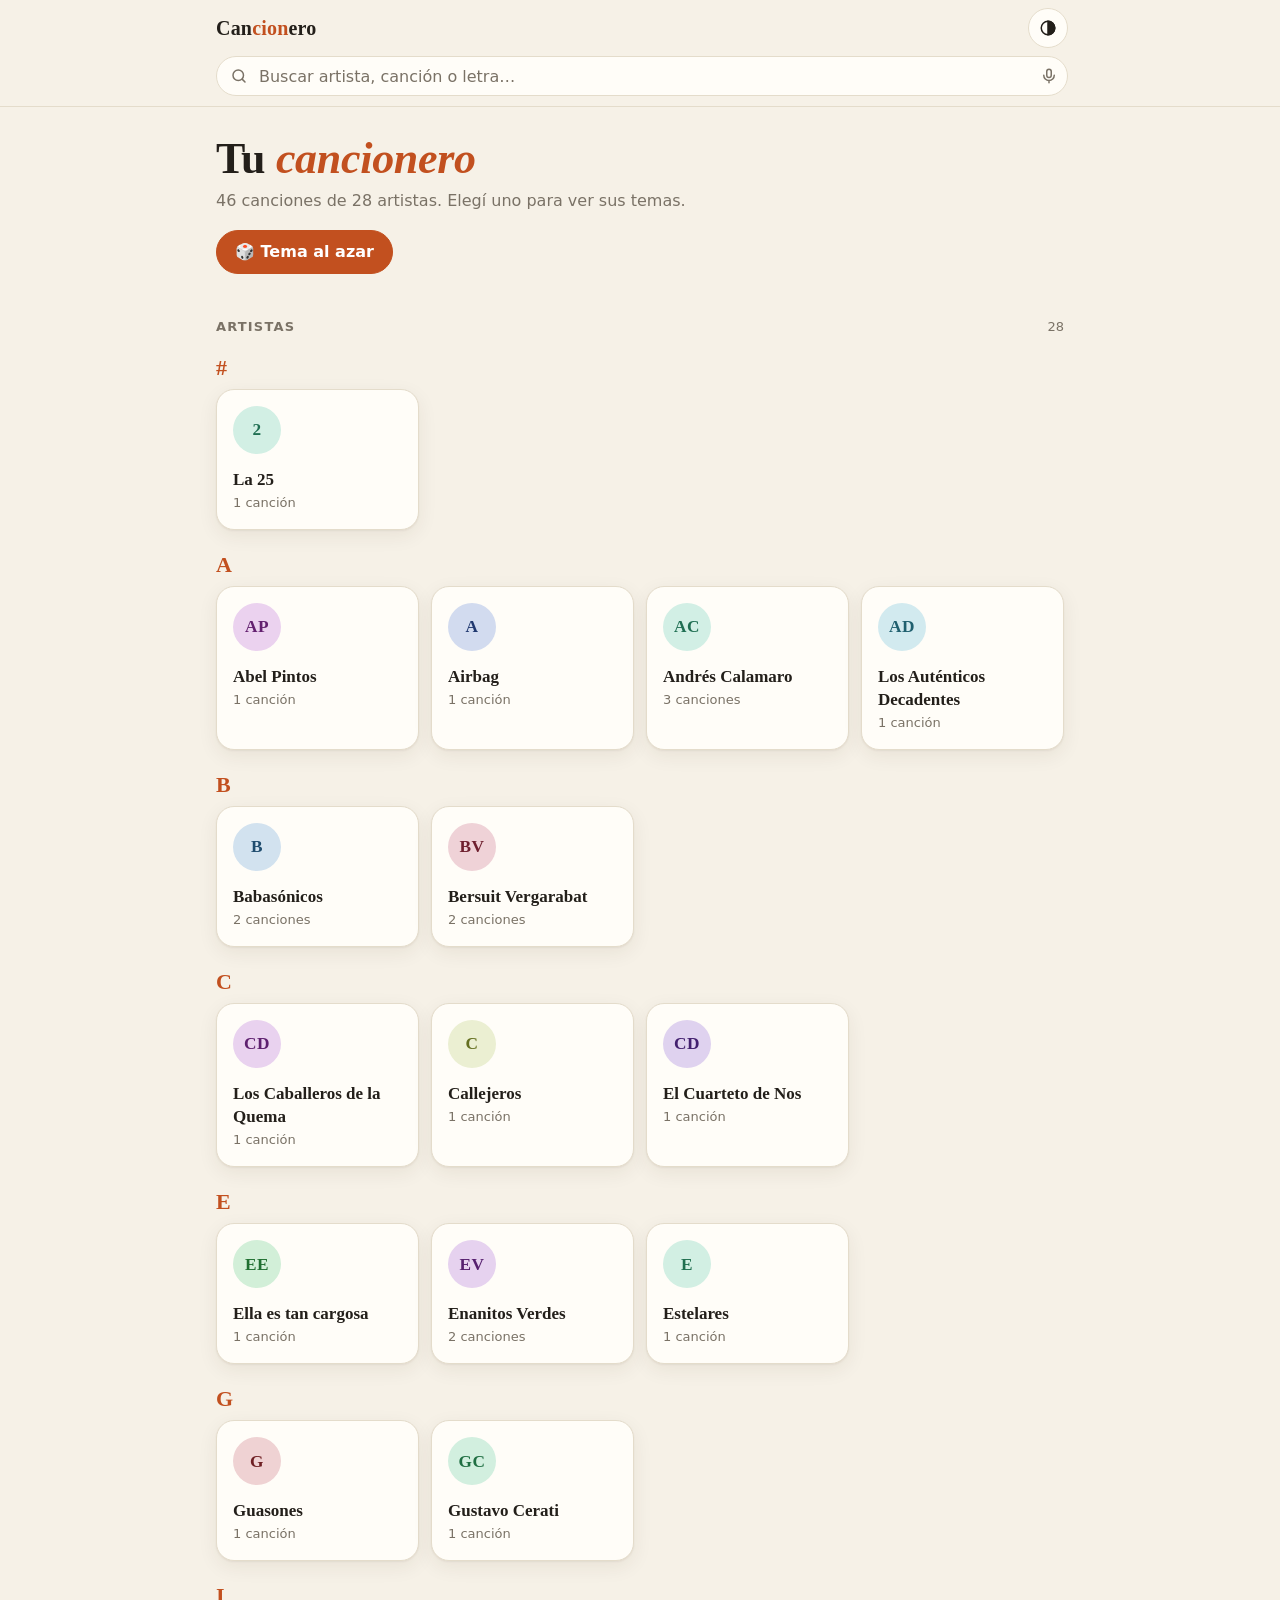
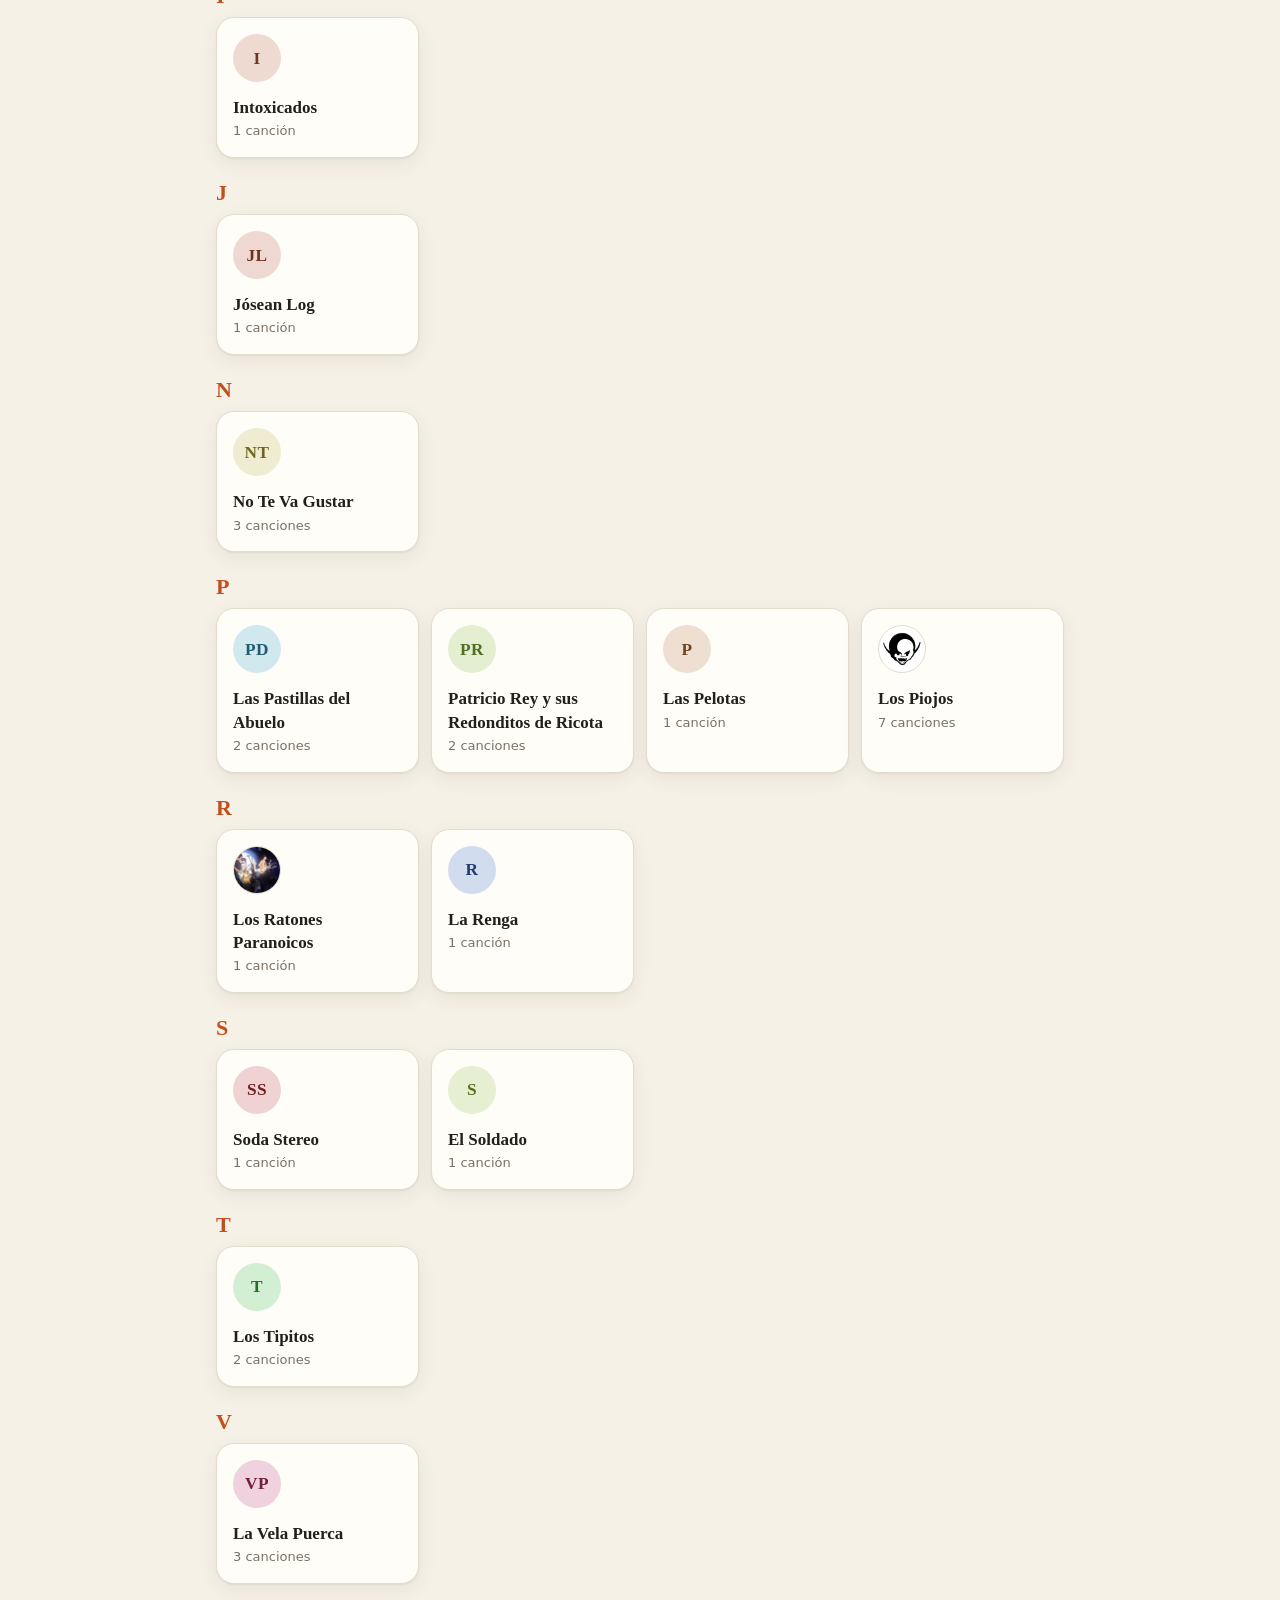
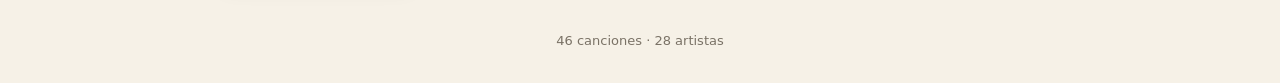
==== commit 05f8f246: "Agregar Vuelos (Bersuit Vergarabat) y reconocer acordes como C6/9 Co-Authored-By: Claude Sonnet 5.5 " ====
--- a/index.html
+++ b/index.html
@@ -332,7 +332,7 @@
 
 <script>
 (function () {
-  var SONGS = [{"id": "callejeros-9-de-julio", "title": "9 de Julio", "artist": "Callejeros", "key": "F#", "body": "Charango\nintro:\n\nF#  A#m  C#  F#\n\nG#m  A#m  Ebm\n\nG#  C#  B  Ebm\n\n\nF#                 A#m\nOtro pabellon q se abre,\n                   C#\notra escuela entre rejas\nF#\notra flor q no esta...\n     G#m            A#m\nOtro delicuente q miente, roba,\n               Ebm\ngobierna y se va.\n        G#                  C#\nOtra tormenta en mi cabeza hace\n               B\nque no pueda parar de pensar\n\n\nF#                    A#m\nOtra vez otro boca y river\n                  C#\nq termina a las piñas\n              F#\narañando al final\n          G#m\nOtro entretenimiento\n        A#m\npara mi alma sin ganas\n               Ebm\ntendre que encontrar\n\n           G#\nOtra gran duda\n                  C#\nse desnuda en la noche\n                      B\nque me encuentra al final\nEbm            C#\notra vez sin paz...\n\nEst:\n\nEbm\nY en el medio\nB\nNo te encuentro\nF#                 C#\nme hundo en la ciudad\n        Ebm                B               F#              C#\nPor la nueve de julio voy con el miedo de no verte nunca mas\n       G#m\nPasan autos frente a mi\n        B                    F#\nPasa la vida se abre esta herida\n         Ebm        C#\nComo avenida por subir\n\nF#\nOtro vaso de cerveza\n     A#m                   C#                     F#\nbien fria que se llena, se prueba, se vacia y se va\n          G#m             A#m\nA otras amenazas mas fuertes que un vicio\n         Ebm\nnos someteran\n\n      G#                        C#                 B\notro pais ira dejando estos sucios a la posterioridad\nEbm              C#\ny otros lo sufriran...\n\nEst:\n\nEbm            B                  F#               C#\nY en el medio no te encuentro, me hundo en la ciudad\n         Ebm                      B        F#      C#\npor la nueve de julio voy con el miedo de no verte mas\n        G#m\npasan autos frente a mi\n          B                    F#\npasa la vida no cierra esta herida\n           Ebm        C#\ncomo avenida por subir\n\n\n\nF#  A#m  C#  F#\n\nG#m  A#m  Ebm\n\n\n           G#\nOtra gran duda\n                  C#\nse desnuda en la noche\n                      B\nque me encuentra al final\nEbm            C#\notra vez sin paz...\n\nEst:\n\nEbm\nY en el medio\nB\nNo te encuentro\nF#                 C#\nme hundo en la ciudad\n        Ebm                B               F#              C#\nPor la nueve de julio voy con el miedo de no verte nunca mas\n       G#m\nPasan autos frente a mi\n        B                    F#\nPasa la vida se abre esta herida\n         Ebm        C#\nComo avenida por subir\n\n\nF#  A#m  C#  F#\n\nG#m  A#m  Ebm\n\nG#  C#  B  Ebm B"}, {"id": "estelares-aire", "title": "Aire", "artist": "Estelares", "key": "Bm", "body": "E - A - E - A\n\nBm        E           F#m\nHice todo lo posible por seguir,\nBm           E           F#m     E\ncambié el color de mis ojos por marfil  ahaaa\nA    E                  A\nAcostumbrado a mentir,   acostumbrado a reír.\n\nBm        E           F#m\nVan mil días que no sé lo que decir,\nBm           E           F#m     E\nsin ideas de Buenos Aires a Junín,\nA    E\noyendo letras de folk,\nA\nleyendo un libro de amor.\n\n**intro\n\nBm        E           F#m\nTe busqué, pues cada vez que te encontré\nBm           E           F#m     E\ny en tus ojos no vi brillos como aquellos ahaaa\nA    E\nEl show en el Tinto Bar\nA\ncuando me viste cantar.\n\nBm        E           F#m\nY el verano trajo luces sobre el mar\nBm           E           F#m     E\ny entendí que hay mil maneras de dar ahaaa\nA    E\nAunque no te haya hecho bien\nA\na mi manera te amé.\n\n**intro\n\nBm7          C#m7             Bm7\n   No soy el tipo que parezco ser,\nC#m7              Bm7\nno soy el tipo que tú crees ver,\nC#m7              Bm7\nsé que no es fácil para mi ser yo\nE      D\nAhaa       ahahahahaha\n\n**intro\n\nBm7          C#m7             Bm7\nNo hay una sola razón para sufrir,\nC#m7              Bm7\nLas cosas siguen su curso como el rhin, ahaaa\nC#m7              Bm7\nEl río no tiene fin\nE      D\nSigue su vida en el mar.\n\nBm7          C#m7             Bm7\nY hoy estás radiante como Nueva York,\nC#m7              Bm7\nY yo estoy pensando en otro lugar\nC#m7              Bm7\nNo tengo nada que hacer...\nE      D\nEsto no da para más.\n\nBm7\nNo tengo nada que hacer,\nC#m7\nEsto no da para más...\nBm7\nEsto no da para más!"}, {"id": "los-piojos-al-atardecer", "title": "Al Atardecer", "artist": "Los Piojos", "key": "D", "body": "INTRO: D - C\n\nD\nAl atardecer\nCuando ella se va\nAm\nAl atardecer\nD\nSe va a trabajar\nAm\nAl atardecer\nC\nVa hasta la estación\nG\nY se toma el tren\nF#\nChiflan del furgón\nG\nMiran del anden\nD\nAl atardecer\n\nEm\nCalle de luna\nGente sin fortuna\nA\nY sin amor\nEm\nLuces y gatos\nRoces baratos\nA\nPor un alcohol\n\nD - C\n\nD\nAl atardecer\nCruza la ciudad\nAm\nAl atardecer\nD\nLas calles de tierra\nVan quedando atrás\nAm\nAl atardecer\nC\nHoy como estará\nG\nCuanto sacare\nF#\nComisario sucio\nG\nNi lo quiero ver\nD\nAl atardecer\n\nEm\nCalles de luna...\n\nD\nNo tengo mucho\nTiempo\nNo tengo mucho\nTiempo, Señor\nC\nAquí en la ciudad\nD\nNo tengo mucho\nTiempo\nNo hace mucho\nTiempo, que estoy\nC\nAquí en la ciudad, ya ve\nVa hasta la estación\nG\nY se toma el tren\nF#\nEl tercer vagón\nG\nMe dio suerte ayer\nD\nAl atardecer\n\nD - Am (distinto a la intro)\n\nC\nVa hasta la estación\nG\nY se toma el tren\nD\nAl atardecer\n\nCalles de luna....\n\nNo tengo mucho\nTiempo....\n(repite estrofa hasta el final)\n\nCoro:\nY si vos me das\nLo que yo busque\nAlguien para hablar\n\nY si vos me das\nLo que yo busque\nAlguien para estar."}, {"id": "no-te-va-gustar-al-vacio", "title": "Al vacío", "artist": "No Te Va Gustar", "key": "Bm", "body": "Bm       F#m\n  todo parece estar\nEm            D          F#\n  queriendo cerrar una herida\nBm          F#m\n  lejos de abandonar\nEm          D       F#\n  cerca de una despedida\n\nBm           F#m\n   no quiero más\nBm         F#m\n   verte pasar\n\nBm         G                   F#  F#sus4\n   solo me quiero sentar a esperar\n\n\nBm       F#m\n  lo fueron a matar\nEm            D          F#\n  y lo dejaron con vida\nBm          F#m\n  sin sospechar\nEm          D       F#\n  que todavía respira\n\nBm           F#m\n   no quiero más\nBm         F#m\n   verte pasar\n\nBm         G                   F#  F#sus4\n   solo me quiero sentar a esperar\n\nESTRIBILLO\n              Em      A      D       G\nque saltes al vacío y que no vuelvas nunca\nEm      G       F#                 Em       F#         Bm\ny que toda tu vida te mate la culpa de haberme robado una parte del alma\nG                         F#\ny es lo que a vos te hace falta\nBm D A    Bm D A\nalejarte de acá\n\nBm       F#m\n  vos querés enseñar\nEm            D          F#\n  pero te faltan ideas\nBm          F#m\n  vos sabés señalar\nEm          D       F#\n  pero esperá que te vean\n\nBm           F#m\n   no quiero más\nBm         F#m\n   verte pasar\n\nBm         G                   F#  F#sus4\n   solo me quiero sentar a esperar y rogar\n\nESTRIBILLO\n\n              Em      A      D       G\nque saltes al vacío y que no vuelvas nunca\nEm      G       F#                 Em       F#         Bm\ny que toda tu vida te mate la culpa de haberme robado una parte del alma\nG                         F#\ny es lo que a vos te hace falta\n\n              Em      A      D       G\nque saltes al vacío y que no vuelvas nunca\nEm      G       F#                 Em       F#         Bm\ny que toda tu vida te mate la culpa de haberme robado una parte del alma\nG                         F#\ny es lo que a vos te hace falta\nBm D A    Bm D A\nalejarte de acá"}, {"id": "los-piojos-ando-ganas", "title": "Ando ganas", "artist": "Los Piojos", "key": "Dm", "body": "Nota: el tema es un juego entre Dm y C, y al final de cada\nestrofa intercala un C#7.\n\nIntro: Dm - Dmsus4 - Dm - Dm9 - C - C9 - C9\n\n\n1era. guitarra:\nE--------------------------------------------------------------||\nA--------------------------------------------------------------||\nD--------------------------------------------------------------||\nG--------------------------------------------------------------||\nB---------------------------------------------5--8--8h10--8--5-||\nE--8--8--8--7--8--8--3--5---8--8--8--7--8--8-------------------||\n\nDm7\nAndo ganas de encontrarte\nC\ncuánto lejos que estás acá\nDm7\nando ganas de encontrarte\nC\nando lejos, más no me da\nDm7 C\nllora, llora, llora mi pena de amor\nDm7 C\nllora, llora, llora mi pena por vos\nDm7 C\nllora, llora, llora mi pena de amor\ny amale.\n\nF\nA mí sí que me gustan tus piernas mecerse\nC\ncomo si fueran olas\nC#\npor lo que se ve\nF\nme gustó tu mar y tu\nC\ncanoa\n\nDm7\nAndo ganas de encontrarte\nC\nde una buena vez por todas\nDm7\nel invierno largo se fue\nC\ny ya cambiaron las modas\n\nDm7 C\nllora, llora, llora mi pena de amor...\n\nF\nA mí sí que me gustan tus piernas mecerse\nC\ncomo si fueran olas\nC#\npor lo que se ve\nF\nme gustó tu mar y tu\nC\ncanoa\n\nDm\nSólo una cosa te digo\nC\nyo necesito un abrigo\nDm7\nque en esta tierra hace frío\nC\nsi no estás al lado mío\nDm7\ny como vos no hay ninguna\nC\nno brilla tanto la luna\nDm7\nando ganas de encontrarte\nC\nquiero llevarte pa' marte.\n\n\n\nAcorde C#:\n\\X____O/\n 4OOOOOO\n  ||||||\n  ||OOO|\n  ||||||"}, {"id": "los-tipitos-brujeria", "title": "Brujería", "artist": "Los Tipitos", "key": "D", "body": "D\nNadie puede hablar en serio de algo así\n      F#m                        G\nNadie puede tragarse ese buzón\nG\nCrucifijo, cinta roja, ristra de ajo\n        D\nNadie puede\n\n\nD\nDi con ella un verano\n                 F#m\nEn un pueblo una casa\nF#m                 G\nMuy cerca del mar\nG\nNos perdimos en la noche\n                        D\nNuestros brazos, en los besos\n\n\n       G        A Bm         F#m   Em\nY dijo: \"Brujería, hice brujería\nEm          A\nPinché tu muñeco\"\n       D              G  G/F#  Em\nLe dije: \"Eso no me alarma\"\nEm             A              D\nY ahora no puedo olvidarla\n\n\nD\nMe di cuenta enseguida\n                    F#m\nQue nada de esto sería\nF#m                  G\nDifícil de abordar\nG\nYo no creo en los milagros\n                     D\nPero a ver si hoy sucede\n\n\nD\nUna noche como aquella\n                  F#m                       G\nDonde tropecé con ella, a orillas del mar\nG                                           D\nPuse velas, paño rojo, crucifijo, ristra de ajo\n\n\nD            G\nY entonces\nG       A Bm        F#m    Em\nBrujería, hice brujería\nEm          A\nPinché su muñeco\n        D            G       Em\nY grité: \"Quiero olvidarla\"\nEm                 G\nY ahora no puedo\n\n\nG       A Bm         F#m    Em\nBrujería, hice brujería\nEm          A\nPinché su muñeco\n        D            G  G/F#  Em\nY grité: \"Quiero olvidarla\"\nEm         A\nY ahora no puedo\nA              D\nResucitarla"}, {"id": "las-pastillas-del-abuelo-calipso", "title": "Calipso", "artist": "Las Pastillas del Abuelo", "key": "D", "body": "Nota: quien subió la canción indica el tono G.\n\n A                         G\nUna vez más siento la necesidad\nA                                  G\nDe respirarte en los ambientes más oscuros\nA                           G\nDe desafiar las leyes de la gravedad\nA                             G\nFalsa alegría cambiada por tu cianuro\n\nC                       A\nNecesidad de unirme al ghetto\nC                   A\nDe los que apelan a besarte\nC                  A\nEn escondites bien secretos\nD\nCon la locura como estandarte\n\nF#m                   Bm\nNo te permito que me saques todo el hambre\nF#m                  Bm\nQue me acostumbres a atar todo con alambre\n    G                    A\nMe das mil canciones de buena madera\n\nF#m                        Bm                G\nCualquier estación para mi es primavera con vos\n                A\nPero cuando te vas\n\n      D               G                      A\nMe dejás con la más dulce pena matándome adentro\n      D               G                      A\nY un otoño vacío en el centro que sólo se llena\n             G\nCon un poco más\n                       A\nDe tu esencia en las venas\n\nA                             G\nMe pongo goma, me pongo parlanchín\nA                                G\nVoy rebotando de Argentina hasta Japón\nA                                     G\nMe cuelgo con historias que no tienen fin\nA                               G\nY me preocupo por problemas sin solución\n\nC                      A\nVoy escuchando Dancing Moon\nC                     A\nLa sonrisa de oreja a oreja\nC                 A\nEs un problema de actitud\nD\nY ahora los dejo pensando con esta moraleja\n\n F#m                         Bm\nPonete bien si no hay quien salte y no hay un cobre\nF#m                        Bm\nQue de esta miel mejor que falte y no que sobre\n    G                    A\nTe da mil canciones de buena madera\n\n F#m                        Bm                G\nCualquier estación para mi es primavera con vos\n                A\nPero cuando te vas\n\n     D               G                      A\nMe dejás con la más dulce pena matándome adentro\nD                   G                     A\nY un otoño vacío en el centro que sólo se llena\n             G\nCon un poco más\n                        A\nDe tu esencia en las venas\n\n    F#m                   Bm\nQue algo tan lindo me haga mal es una pena\nF#m                       Bm\nMe hace poner una de cal, veinte de arena\n   G                    A\nMe da mil canciones de buena madera\n\n    F#m              Bm                      G\nCualquier estación para mi es primavera con vos\n               A\nPero cuando te vas\n\n  D                   G                     A\nMe dejás con la más dulce pena matándome adentro\nD                      G                  A\nY un otoño vacío en el centro que sólo se llena\n            G\nCon un poco más\n                        A\nDe tu esencia en las venas"}, {"id": "los-tipitos-campanas-en-la-noche", "title": "Campanas en la noche", "artist": "Los Tipitos", "key": "Em", "body": "Em                              C\nUn hombre de frente a una ventana\n                  D\nSúper lucida la mirada\n                    G\nRecorre el paisaje y no\n     B7            Em\nNo es su interior es luna\n                   C\nSon sombras lejanas del bosque\n                    D\nEs algo raro en las estrellas\n                       G\nSonidos que inducen temor\n  B7                    C\nY también melancolía de esperar,\n    D\nDe esperar.\n\nESTRIBILLO\n                    E\nQue esperan que ella vuelva\n      Am          D\nY le diga: aca estoy mi amor\n    Bm           C\nNo existe el olvido\n       D              E\nAca estoy mi amor de vuelta\n      Am          D\nHe vencido, ¿lo puedes creer?\n    Bm           C\nNo existe el olvido mi amor\n   D\nNo existe...\n\nVERSO\nEm                             C\nSu mente inquieta se puebla de historias\n                  D\nSu cuerpo es solo memoria\n                   G\nEs eso que hay que sentir\n    B7        Em\nCon paciencia infinita\n                   C\nAndando las calles ajenas\n                      D\nDe hombres que al fin le dan pena\n               G\nCampanas en la noche\n       B7                C\nRuidos de melancolía que esperan\n    D\nQue esperan...\n\nEm                        C\nDelirio, tremendo ficción literaria\n                    D\nSecretos que fueron plegaria\n                   G\nEspejo maldito que al fin\n        B7      Em\nDuplico toda su vida\n                   C\nAndando las calles ajenas\n                      D\nDe hombres que al fin le dan pena\n               G\nCampanas en la noche\n       B7                C\nRuidos de melancolía que esperan\n    D\nQue esperan..."}, {"id": "josean-log-chachacha", "title": "Chachachá", "artist": "Jósean Log", "key": "C", "body": "Nota: capo en el 5to traste para que suene como ukelele.\nEl G se hace normal (320003) pero soltando la e final; según el ritmo, G* (320000).\nEl E7 también se puede hacer x76750.\nRasgueo: con el pulgar hacia abajo y después subís. Si escuchás esta versión,\nes fácil sacar el ritmo.\n\nIntro: C - Am - Em - E (x2)\n\nC                             Am    Em\nDame de tu vida y de tu tiempo\n         E\nSuficientes para ver\nC                           Am     Em\nDentro de tus ojos el momento\n          E\nQue me obligue a renacer\n\nC       Am             Em\nDame vida y dame aliento\n              E\nQue yo ya perdí el conocimiento\nC         Am          Em\nSólo quédate un momento\n             E\nHasta evaporarnos en el viento\n\nF            G         C            E\nNo hay motivos para decirnos adiós tan pronto\nF       G        C             E\nSigo vivo créemelo mi amor no soy tan tonto\n\nF        G            C\nSi tú quisieras esta noche\n         E7         F\nIr a bailar un chachachá\nF       G\nYo te puedo enamorar\n\nC - Am - Em - G\n\nC                           Am    Em\nDame de tu vida y de tu tiempo ¡Ooh!\n         E\nQue te quiero conocer\nC                        Am    Em\nDéjame sentir el movimiento ¡Ooh!\n       E\nDe tu cuerpo al florecer\n\nC       Am             Em\nDame vida y dame aliento\n              E\nQue yo ya perdí el conocimiento\nC         Am          Em\nSólo quédate un momento\n             E\nHasta evaporarnos en el viento\n\nF            G         C            E\nNo hay motivos para decirnos adiós tan pronto\nF       G        C             E\nSigo vivo créemelo mi amor no soy tan tonto\n\nF        G            C\nSi tú quisieras esta noche\n         E7         F\nIr a bailar un chachachá\nF       G\nYo te puedo enamorar\n\nC - Am - Em - G (x2)\n\nF            G         C            E\nNo hay motivos para decirnos adiós tan pronto\nF       G        C             E\nSigo vivo créemelo mi amor no soy tan tonto\n\nF        G            C\nSi tú quisieras esta noche\n         E7         F\nIr a bailar un chachachá\nF       G\nYo te puedo enamorar"}, {"id": "no-te-va-gustar-chau", "title": "Chau", "artist": "No Te Va Gustar", "key": "Bm", "body": "INTRO Bm Em A D F#   x 2\n\nBm                      Em\nEstábamos los dos mirando el mar\nA              D    F#\ncuando la tarde moría\nBm             Em\ncomo moría lo nuestro\nA             D     F#\njuro que no lo sabia.\n\nBm              Em\nMire para mi derecha\nA            D      F#\nvi que desaparecías\nBm                 Em\ngrite con todas mis fuerzas\nA               D    F#\ny note que no me oías.\n\nBm  Em    A                    D      F#\nMe quede toda la noche en la arena\nBm  Em    A                    D      F#\nintente que algo valiera la pena\nBm\nno puedo conseguir\nG\ncambiar, ni corregir\nEm                     F#\nlo que me corre en las venas.\n\nESTRIBILLO\n\nBm    Em\nCorazón,\nA               D    F#\nhoy no dejes de latir\nBm             G\nte alejaste un día\nEm              F#\nahora decidiste venir.\n\nINTRO Bm Em A D F#   x 1\n\nBm                   Em\nHa pasado mas de un año y vos no estas\nA                    D       F#\npor que habría de creerte?\nBm               Em\nhubiera dado la vida y mucho más\nA                  D       F#\npor solo volver a verte.\n\nBm                 Em\nNo podría darme el lujo\nA                  D     F#\nde ceder ante tu llanto\nBm                  Em\nno pienso abrir las heridas\nA                   D     F#\nde haberte querido tanto.\n\nBm     Em\nEscuche\nA                 D       F#\npero deje que se fuera\nBm     Em\nrecordé\nA                 D       F#\ntodo lo libre que era\nBm\nNo puedo conseguir\nG\ncambiar, ni corregir\nEm                     F#\nlo que me corre en las venas.\n\nESTRIBILLO\n\nBm    Em\nCorazón,\nA               D    F#\nhoy no dejes de latir\nBm             G\nte alejaste un día\nEm              F#\nahora decidiste venir\n\nBm    Em\nCorazón,\nA               D    F#\nhoy no dejes de latir\nBm             G\nte alejaste un día\nEm              F#\nahora decidiste venir.\nBm\nChau!"}, {"id": "los-piojos-civilizacion", "title": "Civilización", "artist": "Los Piojos", "key": "Am", "body": "INTRO: Am - Dm - C - G\n(siempre punteados)\n\nAm\nHay algo que está sonando\n Dm\nseguro que ya lo oías\nC\nla tierra está vibrando\nG\ncon distinta melodía.\n\nAm\nNi dioses locos de furia\n Dm\nni demonios vengativos\nC\nni naves extraterrestres\nG\nni algún cometa perdido.\n\nAm\nLa historia es mucho más clara\n Dm\ny tiene también sentido\nC\nla tierra se está quitando\nG\nde encima al peor enemigo.\n\n\nAm\nVienen los cuatros jinetes\n Dm\ncabalgando vienen digo\nC\nagua, tierra, fuego y aire\nG\nvienen de tu propio ombligo.\n\nAm                   Dm\nOh oh oh oh,\n C                    G\ncosas de la civilización.\n\n\nAm\nQue todo ya está montado\n Dm\nque millones de despidos\nC\nel camino es complicado\nG\nquizá como nunca ha sido.\n\n\nAm\nAnoche soñé con Manu\n Dm\ny esta melodía cantaba\nC\nalguien encendía un asado\nG\nalguien de lejos llegaba.\n\nAm\nY si viene un río gris\n Dm\nque separe al mundo en dos\n C                       G\nquisiera quedar del mismo lado\n\nnena que vos (bis).\n\nAm\nUn nuevo desierto,\n Dm\nun nuevo granizo,\nC\nsaben quien lo hizo\nG\nanda por acá.\n\n\nAm\nDios perdona,\n Dm\nel hombre a veces,\nC\nla naturaleza nunca\nG\nanda por acá.\n\n\nAm\nNo te olvides del mamut,\nque no termino el vermouth.\n Dm\nno te olvides del mamut,\n                             C\nque no termino el vermouth\nG\npor alla\n\n\nNota: suena mejor si hacen todos los acordes con cuerda pisada,\ny en la mayor parte de la canción C es en traste 8 y G en el 10.\n\nEn los estribillos hace esto:\n\nE-12---------12-----12--------------\nB---13---------13-----13----------12\nG-----12/14------14-----12--10/12-12\nD-----------------------------------\nA-----------------------------------\nE-----------------------------------"}, {"id": "los-piojos-como-ali", "title": "Como Alí", "artist": "Los Piojos", "key": "Gm", "body": "Intro y riff\n      Gm                           F\n--------------------------------------------------\n-----------------------------------6--5-----------\n-----------7-----------7-----------------5--7-----    x2\n--5--7--8-----5--7--8-----5--7--8-----------------\n--------------------------------------------------\n--------------------------------------------------\n\nGm\nEs la nueva sensación, la nueva generación,\nF                        Gm\nes un salto, es un frenesí\nGm\nRebotando por doquier, de la villa hasta Blaquier\nF                         Gm\nsoy Jacobo Flash, el saltarín\n\nRiff x2\n\nGm\nHay un bombo criminal un relámpago virtual,\n   F                        Gm\nhay enanos corriendo por ahí.\nGm\nhay mujeres que no son dealer pifia sin poción,\n    F                         Gm\ny yo recién llegado de Chajarí\nGm\nRebotín rebotán de la vera vera land\n     F                            Gm\nde la pista a la cabina cuantos bichos tiene encima\nGm\nTengo los dedos supersensitivos\n F                   Gm\nTengo los ojos de Darin\n\n\nC                           Gm\nY en esta danza soy rey sin corona\nC                           Gm\ny en esta danza q no tiene fin,\nF                         E            D#\nyo voy saltando sin par, voy a quedar\n                  D\nvoy a quedar como Alí\n\nRiff x2\n\n\nGm\nQue esta mina me buscó, que esta mina me encontró,\n  F                            Gm\nque esta mina no me quiere dejar,\nGm\nyo no entiendo que hay en mi, yo no se que pasa aquí,\n F                   Gm\nsolamente dejenme mirar\n\nGm\nY yo casi soy doctora y no duermo ni una hora\n F                                Gm\na veces veo al bisabuelo con Dorrego en la cocina\nGm\ny yo soy clop, el nuevo chico top,\n    F                                     Gm\narranco el miercoles saliendo, de la oficina\n\n\nC                             Gm\nY todo el mundo saltando contento\nC                                Gm\nporque alla afuera te espera el país,\n  F                      E           D#\ny yo me elevo al compás, dj sin paz\n               D\ny desde aca veo Berlin\n\n\nC                           Gm\nY en esta danza soy rey sin corona\nC                           Gm\ny en esta danza que no tiene fin,\nF                         E            D#\nyo voy saltando sin par, voy a quedar\n                  D\nvoy a quedar como Alí\n\n\nC                             Gm\nY todo el mundo saltando contento\nC                                Gm\nporque alla afuera te espera el país,\nF                       E           D#\ny yo me elevo al compás, dj sin paz\n               D\ny desde aca veo Berlin\n\n\nC                           Gm\nY en esta danza soy rey sin corona\nC                           Gm\ny en esta danza que bailo en un ring,\nF                         E            D#\nyo voy saltando sin par, voy a quedar\n                  D\nvoy a quedar como Alí\n\nGm\nEmborrachar mi corazón\n     F             Gm\ny rebotar quiero yo..."}, {"id": "andres-calamaro-corazon-en-venta", "title": "Corazón en venta", "artist": "Andrés Calamaro", "key": "E", "body": "Riff Intro [E - A] X2\n\n       E\nGran alfombra roja, olvidar es divino\n   A\ny fuerte la fuerza del destino,\n       E\ncuerda floja, al moscardón\n  A\ny eso que parece un corazón.\n\n   E                 G#m                  A\nParece que mi cámara lenta ya perdió la cuenta,\n              E\ny no está contenta,\n     E                G#m\nmi muñeco vudú, se perdió en la tormenta,\n  A              B7\ncon mil alfileres clavados\n E           G#m\nen mi corazón en venta,\n A             E\nque nadie viene a comprarlo.\n E            G#m\nMi corazón en venta,\n A             B\ndicen que se revienta.\n E\nQué versión violenta,\n A\nla que se cuenta por ahí.\n\n A              B\nSe dice de mí que nunca vuelvo\n A              B\ny siempre me estoy yendo a ningún lugar,\n A              B                    E\nque tengo que parar de navegar, ya me di cuenta,\n                    A\nme lo dijo mi corazón en venta,\n               E\nfeliz Navidad sangrienta\n  A                       E\nte desea mi corazón en venta.\n\n\nInter: C#m  G#m  A  B\n       C#m  G#m  A  B   Bb  C7\n\n\n\n  F                  Am                  Bb\nParece que mi cámara lenta ya perdió la cuenta,\n              F\ny no está contenta,\n     F                 Am\nmi muñeco vudú, se perdió en la tormenta,\n Bb              C7\ncon mil alfileres clavados\n F           Am\nen mi corazón en venta,\n Bb                   F\nque nadie viene a comprarlo.\n       F           Am\nMi corazón en venta,\n Bb            C7\ndicen que se revienta.\n        F\nQué versión violenta,\nBb\nla que se cuenta por ahí.\n\nBb                       C7\nSe dice de mí que nunca vuelvo\n                   Bb                 C7\ny siempre me estoy yendo a ningún lugar,\n    Bb                     C7             F\nque tengo que parar de navegar, ya me di cuenta,\n                         Bb\nme lo dijo mi corazón en venta,\n           F\nfeliz Navidad sangrienta\n      Bb                    F\nte desea mi corazón en venta."}, {"id": "babasonicos-como-eran-las-cosas", "title": "Cómo eran las cosas", "artist": "Babasónicos", "key": "G", "body": "Intro (se recomienda arpegiar la secuencia):\nG - Am - C - G\n\nG\nCreo que es momento\nAm\npara otra bomba de humo\nC           G\ny batirme en retirada\n\nBm7          Am\nNuestra sociedad... me perjudica\nF       G\nvos no sos una chica cualquiera...\n\n(sin rasguido)\nEm                           Am\n...    Que ridículo es que pienses\nC                        G\nque todo es tuyo, inclusive yo\n\nBm7           Em\n... Todo eso tuyo puede ser\nC                           Bm7\npero esta noche es para los dos\nC                        G\nQuizá fue la mañana en que vendados los dos\nEm                       Am\ndescubrimos cómo eran las cosas\nC                      B7\ny sin abrir los ojos nos teletransportamos\n(sin rasguido, 1 movimiento hacia abajo)\nEm                  B7\na donde desearíamos estar\n\nG\nEntonces deshace el hechizo\nAm\nque me obliga a arrastrarme\nC                G\nentre Guinea y tus sabanas\nBm7                 Am\nNuestra sociedad no ayuda mucho\nF        G\nmientras la pasas bien yo lucho\n\nC                      G\nQuizá fue la mañana en que vendados los dos\nEm                       Am\ndescubrimos cómo eran las cosas\nC                      B7\ny sin abrir los ojos nos teletransportamos\n(con rasguido)\nEm                  B7\na donde desearíamos estar\n\nC                      G\nQuizá fue la mañana en que vendados los dos\nEm                       Am\ndescubrimos cómo eran las cosas\nC                      B7\ny sin abrir los ojos nos teletransportamos\n(sin rasguido, 1 movimiento hacia abajo)\nEm                  B7\na donde desearíamos estar\n\nC\nPero tanto lo siento\nB7\nque sólo es un momento\nEm                B7\nque todos deberíamos pasar\n\nC                      G\nQuizá fue la mañana en que vendados los dos\nEm                       Am\ndescubrimos cómo eran las cosas\nC                      B7\ny sin abrir los ojos nos teletransportamos\n(con rasguido)\nEm                  B7\na donde desearíamos estar\n\nC                      G\nQuizá fue la mañana en que vendados los dos\nEm                       Am\ndescubrimos cómo eran las cosas\nC                      B7\ny sin abrir los ojos nos teletransportamos\n(sin rasguido, 1 movimiento hacia abajo)\nEm                  B7\na donde desearíamos estar\n\nNota: el tema se toca sin capo y con afinación standard."}, {"id": "soda-stereo-de-musica-ligera", "title": "De música ligera", "artist": "Soda Stereo", "key": "Bm", "body": "Intro:\nBm-G-D-A\nBm-G-D-A (x4)\n\nBm          G D       A         Bm    G D  A\nElla durmio,    al calor de las masas\nBm           G  D     A          Bm  G D  A\nY yo desperté,    queriendo soñarla\nBm                 G D   A          Bm     G D  A\nAlgún tiempo atras,    pensé en escribirle\nBm             G D        A          Bm  G D   A\nY nunca sortié,    las trampas del amor\n\nCORO:\n\nBm         G-D-A               Bm  G-D-A\nDe aquel amor,    de música ligera\nBm         G-D-A               Bm  G-D-A\nNada nos libra,   nada más queda\n\nBm          G-D   A            Bm G-D-A\nNo le enviaré,    cenizas de rosas\nBm            G-D       A       Bm   G-D-A\nNi pienso evitar,   un roce secreto\n\nCORO:\n\nBm         G-D-A               Bm  G-D-A\nDe aquel amor,    de música ligera\nBm         G-D-A               Bm  G-D-A\nNada nos libra,   nada más queda\n\nSolo\n\nCORO:\n\nBm         G-D     A           Bm  G-D-A\nDe aquel amor,    de música ligera\nBm         G-D    A         Bm  G-D  A\nNada nos libra,   nada más queda,   nada mas\nBm-G-D-A                    Bm-G-D\n\nA         Bm  G-D  A         Bm\nnada más queda,   nada mas queda\n\nA         Bm  G-D  A         Bm\nnada más queda,   nada mas queda"}, {"id": "guasones-down", "title": "Down", "artist": "Guasones", "key": "G", "body": "Intro: G-A-D  G-A-D-G  X2\n     G        A   D          G\nRecuerdo los años pasados vendiendo\n    G          A          D\nmi alma en un sucio callejón\n     G        A           D         G\nesperando con ansias el momento oportuno\nG         A       D\npara alejarme de vos.\n   G        A        D           G\nCerraba los bares de noche y de día\n   G           A       D\ncreyendo que ibas a volver,\n     G           A         D        G\nsintiendo en mis venas tu fuego, divina,\n    G       A         D\ncorrer y correr, y correr.\n\n                    G     A    D\nY eso me pone muy down, down, down.\n                  G     A    D\nEso me pone muy down.\n                    G     A     D\nY eso me pone muy down, down, down.\n                     G\nDame un poquito de down.\n\nRIFF (1ra guitarra) x4\nE |- - - - - - - - - - - - - - --|\nb |- - - - - - - - - - - - - - --|\nG |- - -11-14-12-11 - 12-11- - --|\nD |-- - - - - - - -14- - - 12- - |\nA |- - - - - - - - - - - - - - - |\nE |- - - - - - - - - - - - - - - |\n\n\n       G       A            D       G\nQué bellos momentos que me dio la vida\n     G      A        D\nel gran colegio Nacional,\n       G          A         D          G\nlas chicas más lindas, más putas de todas\n     G      A       D\ncon un corazón especial.\n    G     A          D         G\nY tuve maestros de todos los palos\n     G       A            D\nlesbianas, gays, mucho más,\n     G        A          D           G\nel sexo en rebaño y la droga en el baño,\n    G         A             D\nvolvamos el tiempo hacia atrás.\n\n                   G      A     D\nY eso me pone muy down, down, down\n                  G      A     D\nEso me pone muy down.\n                    G     A     D\nY eso me pone muy down, down, down.\n                     G\nDame un poquito de down.\n\n  G         A        D        G\nAhora de grande voy sin incentivo\n    G       A        D\nno tengo ganas de seguir.\n   G        A        D        G\nCamino y camino buscando un amigo\n    G     A         D\nque me diga a dónde ir.\n      G        A       D         G\nDe cuando en cuando tomo la guitarra,\n     G          A         D\ntransformo el veneno en papel\n   G      A     D       G\ny una melodía dice todavía\nG        A        D\nnos volveremos a ver.\n\n\n                   G      A     D\nY eso me pone muy down, down, down.... X4 Y DESPUÉS REPITE\nCON EL RIFF"}, {"id": "las-pastillas-del-abuelo-duda", "title": "Duda", "artist": "Las Pastillas del Abuelo", "key": "A", "body": "Riff\ne ------------\nb ---3/4/3-0--\ng ------------\n\nRiff A9 A9* Riff E E* x2\n\nA9                     A9*\nNose si el tiempo es propio\nE      E*\nde nuestra conciencia\nA9        A9*         E    E*\nnose si existe de verdad\nA9                A9*\nnose quien pueda comprobar\nC#m               B9\nsi todo es una foto\nA9                 F#m\no va al ritmo de un tic tac\nC#m                 B9\no va al ritmo de un tic tac\n\nRiff A9 A9* Riff E E*\n\nA9     A9*           E   E*\npero que diferencia hay\nA9           A9*\nsi de la conciencia\nE                E*\nno nos podemos librar\nA9        A9*\nesa guia inata y leal\nC#m       B9\nque vos bien sabes\nA9                F#m\nno siempre podemos respetar\nB9\nno siempre podemos\n\nE\ny hoy debe ser la tuya\nB9\nmi peor enemiga\nF#m                   A\nla que te hecha la culpa\nE         B9                   F#m\npor no saber aguantar tus ganas y las mias\nA\nde parpadear una vez mas\nE\nvos no te preocupes\nB9\nque yo voy a intentar\nF#m\nque pegue media vuelta\nA\ny patee para alla\nE         B9\nse que no es irreversible este proceso\nF#m                 A\npero no quiero que vaya hacia atras\n\nRiff A9 A9* Riff E E* x2\n\nA9            A9*\nyo por ateo irracional\nE                   E*\nno tengo a quien rogarle\nA9            A9*\nvos tan insegura\nE     E*\nque queres cambiar de vida\nA9            A9*\nyo de la esperanza\nC#m      B9\nun mal amigo\nA9                     F#m\ny vos tan fragil como aquella hojita que\nB9\nme pediste que guarde\n\nE\ny hoy debe ser la tuya\nB9\nmi peor enemiga\nF#m                   A\nla que te hecha la culpa\nE         B9                   F#m\npor no saber aguantar tus ganas y las mias\nA\nde parpadear una vez mas\nE\nvos no te preocupes\nB9\nque yo voy a intentar\nF#m\nque pegue media vuelta\nA\ny patee para alla\nE         B9\nse que no es irreversible este proceso\nF#m                 A\npero no quiero que vaya hacia atras\nE\ny hoy debe ser la tuya\nB9\nmi peor enemiga\nF#m                   A\nla que te hecha la culpa\nE         B9                   F#m\npor no saber aguantar tus ganas y las mias\nA\nde parpadear una vez mas\nE\nvos no te preocupes\nB9\nque yo voy a intentar\nF#m\nque pegue media vuelta\nA\ny patee para alla\nE         B9\nse que no es irreversible este proceso\nF#m                 A\npero no quiero que vaya hacia atras\n\nC#m B9 F#m A x4\n\nC#m                     B9\ny si es que el tiempo existe\nF#m              A\nyo quiero compartirlo\nC#m            B9\nsi todo es una foto\nF#m  A\nyo quiero estar\nC#m  B9\nal lado tuyo\nF#m  A\nal lado tuyo quiero estar\nC#m   B9\nen la foto quiero estar\nF#m  A\nal lado tuyo...\n\nA9  X 0 2 2 0 0\nA9* X 0 4 4 0 0\nE   0 2 2 1 0 0\nE*  0 2 2 1 0 2\nC#m X 4 6 6 5 4\nB9  X 2 4 4 2 2\nF#m 2 4 4 2 2 2\nA   X 0 2 2 2 0"}, {"id": "la-vela-puerca-en-el-limbo", "title": "En el limbo", "artist": "La Vela Puerca", "key": "Dm", "body": "El Cm raro:\nCm*\ne|-X--|----|\nB|-X--|----|\ng|----|----|\nD|-X--|----|\nA|----|----|\nE|----|----|\n\n\nDm         F                   C     Cm*\nHoy me siento que puedo hacer todo\nDm          F           C        Cm*\nHoy la luna me invita a seguir\nDm          F               C       Cm*\nY ella esta sentadita en el limbo\nDm         F                C     Cm*\nDiciéndome donde no hay que ir.\nDm         F            C      Cm*\nCiegamente confío en su mano\nDm       F               C       Cm*\nY mi sol ahora empieza a salir\nDm            F             C         Cm*\nQue me atrevo a voltear los gusanos\nDm     F               C        Cm*\nQue no dejan crecer mi jardín\n\nBb    C                    Dm    F\nY la vida se acuesta a mi lado\nBb     C                    Dm    F\nY con ella me empiezo a reír\nBb        C                F        C/E        Dm\nY ahora sueño que voy caminando por todas las cosas\n     C        G           C   Bb     Am   Bb\nque faltan vivir, y sentir\n           C    Bb       Am   Bb\nYo y mi jardín.\n\nDm F C Cm*\n\nDm         F                   C     Cm*\nQue barato decir que es extraño\nDm         F              C      Cm*\nNo tocarte y sentirte hoy aquí\nDm        F                  C        Cm*\nMenos mal que ya entiendo mi tiempo\nDm          F         C       Cm*\nY lo espero sin mucho pedir\nDm         F            C      Cm*\nMis amigos revuelven la olla\nDm    F             C        Cm*\nDonde puse mi mejor perfil\nDm         F          C          Cm*\nY me sobra con verlos bailando\nDm       F    C            Cm*\nFestejar para sobrevivir\n\nBb    C                    Dm    F\nY la vida se acuesta a mi lado\nBb     C                    Dm    F\nY con ella me empiezo a dormir\nBb        C                F        C/E        Dm\nY ahora sueño y me voy alejando de todas las cosas\n     C        G           C   Bb     Am   Bb\nque supe sufrir y sentir\n           C    Bb       Am   Bb\nYo y tu jardín.\n\nDm F C Cm*\n\nBb    C                    Dm    F\nY la vida se acuesta a mi lado\nBb     C                    Dm    F\nY con ella me empiezo a morir\nBb        C                F        C/E        Dm\nY ahora sueño y me voy alejando de todas las cosas\n     C        G           C   Bb     Am   Bb\nque supe sufrir y sentir\n           C    Bb       Am   Bb\nYo y mi jardín\n           C    Bb       Am   Bb\nYo y tu jardín"}, {"id": "intoxicados-esta-saliendo-el-sol", "title": "Está saliendo el sol", "artist": "Intoxicados", "key": "A", "body": "Intro en LA\n\nRiff\n\n----------------------- E\n----------------------- B\n--------2------2------- G\n-2---4-----4----------- D\n----------------------- A\n----------------------- E\n\nA                 E\nEsta saliendo el sol que es\nF#m          D\nsin duda mi dios\nA                   E\npero no estoy apto para aprender hoy\nF#m          D\nde su sabiduria\nA                    E\nporque la luna aparecio\n         D                             Bm-C#m   A\ny me invito a estar con ella hasta que vuelvas vos\n\n\nA                 E\nEsta saliendo el sol que es\nF#m        D\nsin duda mi dios\nA                 E\ny aunque no cerre un ojo en toda la semana\nF#m                D\ny tenga ganas de desmayarme en la cama\nA                 E             D         Bm-C#m  A\nvoy a salir a recibir su bendicion oh dios\n\nA                       E\nPadre sol nuestro que estas en los cielos\nF#m                       D\nguiame si no esta bien la vida que llevo\nA                 E\nno dejes nunca de brillar\n    F#m                         D\nporque eso me pone bien cuando estoy un poco mal\nA                      E              D          Bm-C#m A\nla luz nuestra de cada dia danosle hoy y que asi sea amen."}, {"id": "andres-calamaro-flaca", "title": "Flaca", "artist": "Andrés Calamaro", "key": "G", "body": "G              B7\nFlaca, no me claves\n      Em               C\ntus puñales, por la espalda\n      G               D\ntan profundo, no me duelen\n             G    D\nno me hacen mal.\n\nG              B7\nLejos, en el centro\n        Em          C\nde la tierra, las raíces\n      G            D\ndel amor, donde estaban\n      G    D\nquedarán.\n\nG                        B7\nEntre no me olvides me dejé nuestros abriles\n       Em                     C\nolvidados, en el fondo del placard\n                  G                        D\nen el cuarto de invitados, eran tiempos dorados\n           G      D\nun pasado mejor.\n\nG                             B7\nAunque casi me equivoco y te digo poco a poco\n         Em                     C\nno me mientas, no me digas la verdad\n                G                     D\nno te quedes callada, no levantes la voz\n              G       D\nni me pidas perdón.\n\nG                            B7\nAunque casi te confieso yo también he sido un\n          Em                C\nperro compañero, un perro ideal\n                 G                    D\nque aprendió a ladrar y a volver al hogar\n             G      D\npara poder comer."}, {"id": "babasonicos-irresponsables", "title": "Irresponsables", "artist": "Babasónicos", "key": "Em", "body": "Em\nSomos culpables de este amor escandaloso\n              Am\nQue el fuego mismo de pasión alimentó\n             D                         C\nQue en el remanso de la noche impostergable\n           Am                     B\nNos da vergüenza seguir sintiéndolo\n\nESTRIBILLO:\n----------\n       Em   C\nPoco a poco\n            D       Em    D\nFuimos volviéndonos locos\n                         G\nY ese vapor de nuestro amor\n                         Am\nque se enbriago con su licor\n   B                        C\nY culpa al carnaval interminable\n    Am                      B\nNos hizo confundir irresponsables\n\n\nEm\nSi fuimos carne de mentira trasquivanda\n              Am\nQue en la imprudencia del rumor hoy desató\n             D                         C\nQue descubiertos por la luz de la mañana\n           Am                     B\nNos castigaron la desidia y el dolor\n\nESTRIBILLO\n\n------------------------------\nSOLO: Em - Am - D - C - Am - B\n------------------------------\n\nESTRIBILLO"}, {"id": "patricio-rey-y-sus-redonditos-de-ricota-la-hija-del-fletero", "title": "La hija del fletero", "artist": "Patricio Rey y sus Redonditos de Ricota", "key": "Am", "body": "Acordes:\n\nE A D G B E\nAm:    x 0 2 2 1 0\nAsus4: x 0 2 2 3 0\nG:     3 2 0 0 0 3\nF9:    x x 3 2 1 3\nG#:    4 6 6 5 4 4\n\nBase: Am Asus4\n\nAm                   Asus4\nLa hija del fletero, linda infinita,\nAm                    Asus4\nvolvió a Madrid donde parece que es feliz.\nAm               Asus4\nEse día me mandó al descenso,\nAm               Asus4\nrecuerdo cómo su mirada me volteó.\n\nG                  F9             G         F9\nPero dos que se quieren se dicen cualquier cosa.\nG          F9      G             G#\nAy! Si pudieras recordar sin rencor.\n\nAm                 Asus4\nEn mi buzón hay un par de cartas suyas,\nAm                Asus4\nfueron juntándose y no tengo el valor.\nAm              Asus4\nTodavía su amor me da descargas,\nAm                 Asus4\nnunca tuvo el higo seco junto a mí.\n\nG                  F9             G         F9\nPero a los ciegos no le gustan los sordos,\nG          F9      G             G#\ny un corazón no se endurece porque sí.\n\nSolo: Bm\n\nAm                    Asus4\n'No calentás la misma cama por dos noches.'\nAm              Asus4\nMe reclamaba, y no la quise oír.\nAm               Asus4\nHice de todo por impresionarla,\nAm              Asus4\ny dejé huérfano todo su penar.\n\nAm               Asus4\nNo me gustó cómo nos despedimos.\nAm               Asus4\nDaban sus labios rocío y no bebí.\nAm              Asus4\nSopa de almejas es todo lo que como\nAm                 Asus4\n(siempre fui menos que mi reputación)."}, {"id": "los-autenticos-decadentes-la-prima-lejana", "title": "La prima lejana", "artist": "Los Auténticos Decadentes", "key": "A", "body": "Intro\n\nA  Amaj7  F#m  D - A  Amaj7  F#m | D - E\n\nA                       Amaj7\nAndaba haciendo dedo por ahí\nF#m\ncuando llegaste con el jeep\nD      E\ndecidiste parar\n\nA                    Amaj7\nnunca me podía imaginar\nF#m\ncon quien me iba a encontrar\nD        E\nuna prima lejana\n\nD           E    A\nqué fuerte te pusiste\nC#m        F#m\nyo no sé qué comiste\nD\nahora que te veo bien\nE\nya no me quiero bajar\n\nA                        Amaj7\nFuimos a la playa con el auto\nF#m\ny manejaste un largo rato\nD            E\nhasta cerca del faro\n\nA\nluego me dijiste que vos\nAmaj7                F#m\nmaya no traías si podías\nD         E\nsi no me molestaba\n\nD           E          A\nYa que los dos somos primos\nC#m    F#m\ny que maya no trajimos\nD\ncomo dos buenos amigos\nE\nnos podemos desnudar\n\nA  Amaj7                F#m\nEeeehhh, la piel llega hacia el mar\nF#m7\nuuuuhhhhh\nD                      E\nEeeehhh, solo las olas te tapan\nA  Amaj7          F#m\nEeeehhh, llegaste con el mar\nF#m7\nuuuuhhhhh\nD                          E\nEeeehhh, como la arena con el viento\n\nA                    Amaj7\n¿Como disimular mi excitacion?\nF#m\n¿como bajarme el pantalon?\nD        E\npara quedar como\n\nA                      Amaj7\nVos si que problema no tenes\nF#m\npara mostrar tu desnudez\nD        E\nse me para el corazon\n\nD             E     A\nTe estas sintiendo sola\nC#m               F#m\nme llamas con las manos\nD\ncon el amigo parado\nE\nvoy corriendo hacia el mar\n\nA  Amaj7                F#m\nEeeehhh, la piel llega hacia el mar\nF#m7\nuuuuhhhhh\nD                      E\nEeeehhh, solo las olas te tapan\nA  Amaj7          F#m\nEeeehhh, llegaste con el mar\nF#m7\nuuuuhhhhh\nD                          E\nEeeehhh, como la arena con el viento\n\n- SOLO -\n\nD                  A\nCon las piernas abiertas hasta el sol\nD              A\nse excita resecandote la piel\nD                  A\nla sirena y la estrella se encontraron\nE7\ny yo que soy humano no me pierdo este regalo\n\nA  Amaj7                F#m\nEeeehhh, la piel llega hacia el mar\nF#m7\nuuuuhhhhh\nD                      E\nEeeehhh, solo las olas te tapan\nA  Amaj7          F#m\nEeeehhh, llegaste con el mar\nF#m7\nuuuuhhhhh\nD                          E\nEeeehhh, como la arena con el viento\n\nA           Amaj7       F#m    D    E\nLa la lara laaara lara laaaa   (repite hasta desvanecer)\nA           Amaj7       F#m    D    E\nLa la lara laaara lara laaaa\n\n\n                 ACORDES\n\nA    Amaj7    F#m     D      E    F#m7\n---    ---     -2-    -2-    ---   -2-\n-2-    -2-     -2-    -3-    ---   -2-\n-2-    -1-     -2-    -2-    -1-   -3-\n-2-    -2-     -4-    ---    -2-   -2-\n---    ---     -4-    ---x   -2-   -4-\n---x   ---x    -2-    ---x   ---   -2-\n\nE7    C#m\n---   -4-\n---   -5-\n-1-   -6-\n---   -6-\n-2-   -4-\n---   -4-"}, {"id": "la-renga-la-razon-que-te-demora", "title": "La razón que te demora", "artist": "La Renga", "key": "Bm", "body": "Bm                      D                G          D\nHay un destino que no tiene pruebas por eso esta historia\nBm                    D             G            D\nPuede que muera con una verdad olvidada en tu memoria\nF#(*)                  A\nserá un camino que no tiene huella\nF#(*)                    Bm\nla suerte que le ha tocado a la estrella\nG       D       F#(*)\nque te ha de mirar\nBm                     D                G             D\nHay un siempre para la batalla y la razón que te demora\nBm                   D          G           D\ny hay una sombra para cada luz corras adonde corras\nF#(*)                    A\nquizá el destino sea una mentira\nF#(*)                   Bm           G\nquizá lo único que quería la vida era\nD            F#(*)\nterminar con vos\n\nInter: Bm D Em, Bm Em D (x 2)\n\nBm              D                G            D\nLa ruta sigue mas allá de las luces de la autopista\nBm              D                G            D\nsecando al ojo de la lágrima te perderás de vista\nBm              D                G            D\ncomo un relámpago en la fría noche, cruzarás los abismos\nBm              D                G            D\nesos que guardan a la sombra que te oculta de vos mismo\nF#(*)                    A\nhay algo extraño ahí del otro lado\nF#(*)            Bm\nque te teme y te da la mano\nG        D          F#(*)\npara llegar hasta vos.\n\nSolo sobre estrofa\n\nInter: Bm D Em, Bm Em D (x 2)\n\nBm                      D                G          D\nHay un destino que no tiene pruebas por eso esta historia\nBm                    D             G            D\nYa habrá muerto con una verdad olvidada en tu memoria\nF#(*)                  A\nserá un camino que no tiene huella\nF#(*)                    Bm\nla suerte que le ha tocado a la estrella\nG       D       F#(*)\nque te ha de mirar\nBm                     D                G             D\nHabrá un siempre para la batalla y la razón que te demora\nBm                   D          G           D\ny hay una sombra para cada luz corras adonde corras\nF#(*)                    A\nquizá el destino sea una mentira\nF#(*)                   Bm           G\nquizá lo único que quería la vida era\nD            F#(*)\nterminar con vos"}, {"id": "bersuit-vergarabat-la-soledad", "title": "La Soledad", "artist": "Bersuit Vergarabat", "key": "Am", "body": "INTRO\n\n1|----------------------------|\n2|----------------------------|\n3|---------------2-------1----|    REPITE 3 VECES\n4|-------0-0p2-3---3---2---2--|\n5|---0-3----------------------|\n6|----------------------------|\n\nY DESPUES REPITE UNA VEZ...\n\n1|----------------------------|\n2|----------------------------|\n3|---------------2---1--------|\n4|-------0-0P2-3---3----------|\n5|---0-3----------------------|\n6|----------------------------|\n\n              Am\nEsperaría que no te asuste\n              Em\neste instante de sinceridad;\n           G         E\nmi corazón vomita su verdad.\n       Am\nEs que hay una guerra entre dos\n           Em\npor ocupar el mismo lugar;\n   G\nla urgencia\n     E\no la soledad.\n\nAHORA MIENTRAS QUE CANTA ARPEGIA ESTOS ACORDES DE ESTA MANERA\nAm               F/A               C                 E\n1|-----------|    1|-----------|    1|-----------|    1|-----------|\n2|------1----|    2|------1----|    2|------1----|    2|------0----|\n3|-----2-----|    3|-----2-----|    3|-----0-----|    3|-----1-----|\n4|----2------|    4|----3------|    4|----2------|    4|----2------|\n5|---0-------|    5|---0-------|    5|---3-------|    5|-----------|\n6|-----------|    6|-----------|    6|-----------|    6|---0-------|\n           Am\nLa soledad fue tan sombria\n       F/A\nque no te dejo encontrar\n              C    E\ntu naturaleza divina.\n            Am\nLa urgencia gano esta vez,\n            F/A\ndispuesta a penetrarte,\n             C   E\nprepotente y altiva.\n\nREPITE INTRO (X6)\n\n               Am          F/A C\nPor las noches la soledad desespera,\n               Am          F/A C\npor las noches la soledad desespera.\n                   Am          F/A C\nQue por las noches la soledad desespera,\n               Am          F/A C\npor las noches la soledad desespera.\n           Am\nEspera por ti,\n           F/A\nespera por el,\n           C\nespera por mi,\n            E\ntambien por aquel ...\n\n        Am\nQue con violencia sujeta su alma\n      Em\na una brutal represion,\n          G      E\nesperando apaciguarse.\n         Am\nO confia en el paso del tiempo,\n          Em\ncomo otra solucion\n               G   E\npara encontrar la calma.\n\nVUELVE A ARPEGIAR LOS MISMOS ACORDES\n        Am\nPero te pone loco en las noches,\n        F/A\nrogando entrar\n       C              E\nen los confines mas oscuros.\n           Am\nDespues te arrodillas\n        F/A\nante el amor maternal,\n           C    E\nsuplicando ternura.\n\nREPITE INTRO (X4)\n               Am          F/A C\nPor las noches la soledad desespera,\n               Am          F/A C\npor las noches la soledad desespera.\n                   Am          F/A C\nQue por las noches la soledad desespera,\n               Am          F/A C\npor las noches la soledad desespera.\n\nVUELVE A ARPEGIAR AL MISMO ESTILO DE ANTES PERO CON OTROS ACORDES\nDm                 Am                G                E\n1|------1----|    1|-----------|    1|-----------|   1|-----------|\n2|-----3-----|    2|-----1-----|    2|------0----|   2|------0----|\n3|----2------|    3|------2----|    3|-----0-----|   3|-----1-----|\n4|---0-------|    4|----2------|    4|----0------|   4|----2------|\n5|-----------|    5|---0-------|    5|-----------|   5|-----------|\n6|-----------|    6|-----------|    6|---3-------|   6|---0-------|\n           Dm\nEspera por ti,\n           Am\nespera por el,\n           G\nespera por mi,\n            Am\ntambien por aquel ...\n           Dm\nEspera por ti,\n       Am\npor el ...\n           G\nespera por mi\n            E\ntambien por aquel ...\n\nREPITE LA INTRO HASTA EL FINAL\n\n       Am                  F/A C\n¿Y que hace este angelito, ahora,\n      Am         F/A C\na las seis de la mañana,\n          Am F/A C\nsubida al mastil\n        Am F/A C\nde este naufragio?\n       Am                      F/A C\n¿A ver si, alzando las copas, foragidas,\n         Am        F/A C\nviene un cielo de enfermeras\n            Am  F/A C\npara lamerm sin asco\n    Am F/A C\nlas heridas...\n   Am F/A C\nde amor?\n\n               Am            F/A C\nPor las noches la soledad desespera...\n       Am           F/A C\n¿A ver si viene del cielo\n              Am  F/A C\nuna enfermera del amor?\n               Am            F/A C\nPor las noches la soledad desespera..."}, {"id": "enanitos-verdes-lamento-boliviano", "title": "Lamento Boliviano", "artist": "Enanitos Verdes", "key": "Em", "body": "    Em\nMe quieren agitar me incitan a gritar\nBm\nsoy como una roca, palabras no me tocan\nAm\nadentro hay un volcán que pronto va a estallar\nEm                  B7\nyo quiero estar tranquilo.\n\nEm\nEs mi situación una desolación\nBm\nsoy como un lamento, lamento boliviano\n       Am\nque un día empezó y no va a terminar\nEm            B7\nya nadie hace daño.\n\n    Em  Bm                 Am       Em  B7\n1.-)Uoh-yoh-yoh-yoh-oh-oh  eh-eh-eh-eh-yeh\n\n         Em         Bm\n2.-)Y yo estoy aquí borracho y loco\n    Am           Em             B\n    y mi corazón idiota siempre brillará\n    Em                      B7\n    y yo te amaré, te amaré por siempre\n               Am\n    nena no te peines en la cama\n               Em                  B7\n    que los viajantes se van a atrasar\n\nNota: punteo en 2 estrofas.\nRepetir 1-2-2 Em"}, {"id": "gustavo-cerati-me-quedo-aqui", "title": "Me quedo aquí", "artist": "Gustavo Cerati", "key": "D", "body": "Versión estudio\n\nAcordes:\n\n+---------+----------+\n| Tono    |  EADGBe  |\n+---------+----------+\n| D       | [xx0232] |\n| F#m     | [244222] |\n| C       | [x32010] |\n| Em      | [022000] |\n| A       | [x02220] |\n| Bm      | [x24432] |\n| G       | [320033] |\n| Gm      | [355333] |\n| C*      | [x35553] |\n| F       | [133211] |\n| Am      | [x02210] |\n| C7      | [x32310] |\n| D*      | [x57775] |\n+---------+----------+\n\n\nD         F#m\n    Espera\nC           Em\n    no te enojes esta vez\nD       F#m\n    lo vi venir\nC           Em\n    como siempre la reacción\n\nA   Bm       G      C     Bm\n    es tan lenta como mi voz\nA   Bm    G       Em    A\n    arrasando con la razón\nA   Bm      Em      C         G\n    el tsunami llegó hasta aquí\nGm     C*        D   F#m\n    lo vi venir\n\nC              Em\n    Si aprendemos la lección\nD        F#m\n    sabrás que al fin\nC          Em\n    el misterio es contradicción\n\nA       Bm      G         C    Bm\n    con todo aquello que conoces\nA     Bm     G      Em      A\n    a veces hago todo al revés\nA   Bm     Em       C        G\n    el tsunami llegó hasta aquí\nGm     C*\n    lo vi venir\n\nD\n\nEm             Bm\n    Todo se movió\nEm                 C\n    y es mejor quedarse quieto\nEm              Bm\n    pronto saldrá el sol\nEm               C\n    y algún daño repondremos\n    G            A\n    terco como soy\nGm      C*\n    me quedo aquí\n\nD\n\nEm                Bm\n    La tinta no seco\nEm                      C\n    y en palabras dije muchas cosas\nEm               Bm\n    pero en mi corazón\nEm                 F           Am\n    todavía queda tanto por decir\n     F           Am\n    tanto por decir\n     F            C\n    tanto por decir\nC7         G\n    no me voy...\nGm      C*\n    me quedó aquí\n\nD*\n\nGuitarra Coleman:\nIntro: D  F#m  C  Em  (x4)\n\nRiff (guitarra Cerati):\n\neI------------------------------------------------------------------------\nBI------------------------------------------------------------------------\nGI-7-7-7-7-7-7-7-6-6-7-6/2-2-2/9-9-9-9-9-9-9-9-7-7-9-7/4-4-4/11-11-11-11--\nDI------------------------------------------------------------------------\nAI------------------------------------------------------------------------\nEI------------------------------------------------------------------------\n\neI-------------------------------------------------------------------------\nBI-------------------------------------------------------------------------\nGI-11-11-11-11-12-12/14-14-14-14-14-14-14-14/16-16-16/17-17-17-17-17-17/16-\nDI-------------------------------------------------------------------------\nAI-------------------------------------------------------------------------\nEI-------------------------------------------------------------------------\n\neI-----------------------------------------------------------I\nBI-----------------------------------------------------------I\nGI-16-16-16/14-14-14-14/16-16-16-16/14-14-14-14/12-12-12-12/-I x2\nDI-----------------------------------------------------------I\nAI-----------------------------------------------------------I\nEI-----------------------------------------------------------I\n\n\nD         F#m\n    Y si no,\nC            Em\n    no aprendimos la lección\nD         F#m\n    Y si no,\nC            Em\n    no aprendimos la lección\n\nFinal: A  Bm  G  C  (Bm)"}, {"id": "no-te-va-gustar-memorias-del-olvido", "title": "Memorias del olvido", "artist": "No Te Va Gustar", "key": "D", "body": "4/4 |  D  |  Am  |  C  | Em Bm |\n\n(Arpegiando)\n\nINTRO   D - Am - C - Em Bm\n\nD                   Am\n  Me pasaron tantas cosas\nC                    Em   Bm\n  y no me acuerdo de nada.\nD                       Am\n  Sólo del viento y tus ojos.\nC                   Em   Bm\n  De llorar a carcajadas.\n\n(Un solo golpe por acorde)\nD                       Am\n  No se cuánto habrá pasado\nC                   Em   Bm\n  desde cuando te leía.\nD                    Am\n  Nunca quise darme cuenta\nC                  Em   Bm\n  que no era idea mía.\n\n(Ritmo completo)\nD             Am      C              Em    Bm\ne|-------------------------------------------------------|\nB|-------------------------------------------------------|\nG|-------------------------------------------------------|\nD|--5-4ds--5-4--------------4-5------------------4-5-----|\nA|--------------5s3ds-----7-----7--3-2-----5-7s2-----5ds-|\nE|-------------------------------------3-0---------------|\n\nD                        Am\n  Hoy no es que rompa cadenas,\nC                    Em   Bm\n  sólo me doy por vencido\nD                 Am\n  y te perdono por todo,\nC                     Em   Bm\n  por venir y haberte ido.\n\n(Riff 1)           (Riff 1)\nD                  Am\n  Si la pena se supera\n(Riff 2)               (Riff 3)\nC                      Em   Bm\n  a mi me importa muy poco.\n(Riff 1)               (Riff 1)\nD                      Am\n  No esperaba que así fuera, mi amor.\n(Riff 2)              (Riff 3)\nC                     Em   Bm\n  Si aún sueño que te toco.\n\nG                            Dm\n  No se de un tiempo a esta parte.\nAm                    Em   Bm\nNo entiendo cómo pude desarmarme.\n\nD             Am      C              Em    Bm\ne|---------------------------------------------------------|\nB|---------------------------------------------------------|\nG|---------------------------------------------------------|\nD|--5-4ds--5-4----------------4-5------------------4-5-----|\nA|--------------5s3ds-------7-----7--3-2-----5-7s2-----5ds-|\nE|---------------------------------------3-0---------------|\n\nD                     Am\n  Me sobraron tantas cosas\nC                     Em   Bm\n  que no pude darte a tiempo.\nD                     Am\n  O tal vez nunca exististe.\nC                    Em   Bm\n  Fuiste mi mejor invento.\n(Riff 1)              (Riff 1)\nD                     Am\n  Hoy mis ojos no te ven,\n(Riff 2)              (Riff 3)\nC                    Em   Bm\n  hoy mi boca no te nombra.\n(Riff 1)                (Riff 1)\nD                      Am\n  Nadie sabe qué me hiciste, mi amor.\n(Riff 2)               (Riff 3)\nC                      Em   Bm\n  Sólo mi cuerpo y tu sombra.\n\nG                            Dm\n  No se de un tiempo a esta parte.\nAm                    Em   Bm\nNo entiendo cómo pude desarmarme.\nG                               Dm\n  Yo no se de un tiempo a esta parte.\nAm                   C\nNo entiendo cómo pude desarmarme o cómo terminó.\n\nD             Am      C              Em    Bm\ne|-------------------------------------------------------|\nB|-------------------------------------------------------|\nG|-------------------------------------------------------|\nD|--5-4ds--5-4--------------4-5------------------4-5-----|\nA|--------------5s3ds-----7-----7--3-2-----5-7s2---------|\nE|-------------------------------------3-0---------------|\nNo, no, no, no. Cómo terminó.\nD             Am      C           Em\nE|---------------------------------------------------------|\nB|---------------------------------------------------------|\nG|--------------------------------5-4----------------------|\nD|--5-4ds--5-4--------------4-5----------------------------|\nA|--------------5s3ds-----7-----7-----2ds------------------|\nE|------------------------------------0ds------------------|\nTermina en Em.\n\n(Riff 1)\ne|----5-2-3ds----|\nB|--5------------|\nG|---------------|\n\n(Riff 2)            (Riff 3)\ne|----3-2--------|  e|--3-2----------|\nB|--5-----5ds----|  B|------3ds------|\nG|---------------|  G|---------------|\n\nds = Dejar Sonar\ns  = Slide"}, {"id": "andres-calamaro-mi-enfermedad", "title": "Mi Enfermedad", "artist": "Andrés Calamaro", "key": "D", "body": "D D7 G A D D7 G A D D7\n\nG             A             Bm\nEstoy vencido porque el mundo me hizo así, no puedo cambiar\nG           A             Bm\nSoy el remedio sin receta y tu amor mi enfermedad.\nG             A              Bm\nEstoy vencido por que el cuerpo de los dos es mi debilidad,\nG      A                 D D7\nesta vez el dolor va a terminar.\n\nG   A                 D       D7\n Parece que la fiesta termino,\nG    A                 D       D7\n Perdidos en el túnel del amor.\nG            A                   Bm\n Y dicen las hojas del libro que más leo yo,\nG          A         D\nque esta vez el esclavo se escapo.\n\nG   A                 D       D7\nMe entrego al vino porque el mundo me hizo así,no puedo cambiar\nG    A                 D       D7\nSoy el remedio sin receta y tu amor mi enfermedad.\nG            A                   Bm\nEstoy vencido por que el cuerpo de los dos es mi debilidad,\nG          A         D\nesta vez el dolor va a terminar.\n\nG   A                 D       D7\nDe un árbol una hoja se cayo,\nG    A                 D       D7\nen mi boca la manzana se fundió.\nG            A                   Bm\nTendrías que aprender a pedir perdón,\nG          A         D\nesta vez la cadena se rompió.\n\nD7 G A D D7 G A D D7\n\nG          A              Bm\n Tendrías que aprender a pedir perdón,\nG        A           D\nesta vez el esclavo se escapo.\n\nEstoy vencido el mundo me hizo así, no puedo cambiar...\n\nG A D"}, {"id": "abel-pintos-motivos", "title": "Motivos", "artist": "Abel Pintos", "key": "G", "body": "Intro: G  -  G\n\nAm                     Em\n   Y si te cuento los motivos,\nAm                     Em\n   que tengo hoy para vivir.\nAm                         G                         D\n   Cómo te explico lo esencial de tu existencia para mi?\n\nAm                       Em\n   Llevas la luz de mi bandera,\nAm                      Em\n   y el don de la sinceridad.\nAm                           G                      D\n   Confío más en vos que en todo lo que pueda imaginar.\n\n(Estribillo)\n\nG                         C\nNo me importa para donde vas,\nAm\nyo voy sin mirar atrás,\nD\nsi te tengo por delante.\nG                    C\nCuando quieras caminar,\nAm\nno me importa donde vas,\nD\nquiero ser tu acompañante.\n\nAm                       Em\n   A veces pierdo los sentidos,\nAm                      Em\n   pensando el tiempo de partir.\nAm                           G                      D\n   No quiero irme de este mundo con mil cosas por decir.\n\n(Estribillo)\n\nG                         C\nNo me importa para donde vas,\nAm\nyo voy sin mirar atrás,\nD\nsi te tengo por delante.\nG                    C\nCuando quieras caminar,\nAm\nno me importa donde vas,\nD\nquiero ser tu acompañante.\n\nB7                         Em\nY sin pecar de loco ni atrevido,\nC                        D\nyo te elijo mi destino y mi camino por seguir.\nB7                     Em\nSi ya anduve solo demasiado,\nC                       D\nquiero vivir a tu lado lo que quede por vivir.\n\n(Estribillo)\n\nG                         C\nNo me importa para donde vas,\nAm\nyo voy sin mirar atrás,\nD\nsi te tengo por delante.\nG                    C\nCuando quieras caminar,\nAm\nno me importa donde vas,\nD\nquiero ser tu acompañante.\n\nG                         C   Am                     D\nY no me importa para donde vas... si te tengo por delante.\n\nG                    C\nCuando quieras caminar,\nAm\nno me importa donde vas,\nD\nquiero ser tu acompañante.\n\nC         D           Em\nY andar andando por andar,\nC         D          C   G\npor un camino sin finaaaaaaal..."}, {"id": "ella-es-tan-cargosa-ni-siquiera-entre-tus-brazos", "title": "Ni siquiera entre tus brazos", "artist": "Ella es tan cargosa", "key": "Bm", "body": "Charango\nIntro: (A - Asus4 - A) x2\n\nEstrofa\n\n       Bm\nNi siquiera entre tus brazos\n       E                       (A  Asus4 A) x2\nfalta sol en este marzo sin color\n          Bm                    E\nhace un frío despiadado, humedecido y triste\n              (A Asus4 A) x2\nfuera de estación\n\nEstribillo\n\n    D            E\nAparecen cuando desaparecés\n    A           A7            F#\nlos ojos del insomnio, las palmadas compasivas\n     Bm          E   D   A\noscurece cuando desaparecés\n\nEstrofa\n\n       Bm\nElla dijo: ciudad, o verano,\n       E                       (A  Asus4 A) x2\nnunca las dos cosas juntas, no\n          Bm                    E            (A Asus4 A) x2\nese cóctel y el amor son enemigos casi por definición\"\n\nEstribillo\n\n    D            E\nAparecen cuando desaparecés\n    A           A7            F#\nlos síntomas nihilistas, las canciones en tonos menores\n     Bm          E   D   A\nhuele a poco y desaparecés\n\nSolo: (Bm - E - A Asus4 A) x2\n\nEstrofa\n\n       Bm                                     E       (A  Asus4 A) x2\nRecluido y sin niguna perspectiva de cruzar la habitación\n         Bm                          E             (A Asus4 A) x2\nni siquiera entre tus brazos, y la gente preguntándome por vos\n\nEstribillo\n\n    D            E\nAparecen cuando desaparecés\n    A           A7            F#\nlos diálogos con las paredes\n    A           A7            F#\nlos estragos de tu ausencia\n     Bm          E   D   A\noscurece y desaparecés."}, {"id": "los-caballeros-de-la-quema-otro-jueves-cobarde", "title": "Otro jueves cobarde", "artist": "Los Caballeros de la Quema", "key": "G", "body": "Intro: G-Am-G-D\n\nG\nOtra tarde como las demas\nBm\nsin amores rotos de casualidad\nAm           C                 D\notro jueves de esos que no se dejan besar.\nG\nNo eran las esquirlas del rencor\nBm\neran telarañas en el corazon\nAm              C               D\nuna flor con lagañas un desamor sin amor.\nEm             Bm\nHoy que no me encuentro la nariz\nAm          D\nHoy que no me sale ni dormir\nEm            Bm\nNo le pongas miel a la verdad,\nC                      D\nque si ando muerto es de tanto resucitar.\nG                        C                  D\nOtra tarde que no arde, esta tarde sin pasado mañana.\nG                        C                    D\nOtra tarde tan cobarde esta tarde que no prueba manzanas.\nG                     C                 D\nOtro jueves que no sabe bajarse ni los pantalones.\nG                     Em                  Am\nOtro jueves que anda dando lastima por los rincones\nD7\nesta tarde en coma 2.\nG\nOtro jueves como los demas\nBm\ndemasiado martes,\ndemasiado igual.\nAm           C                 D\nNi te declaro la guerra ni tu me firmas la paz.\nG\nY el planeta baila su gangrena,\nBm\ny otra vez volvieron a embarrar la fiesta\nAm          C                D\nlos idiotas en celo y las sopranos con tos.\nEm        Bm              Am         D\nY hoy me quedo mudo para oir lo que nunca te supe decir.\nEm          Bm\nNo perfumes tanto la verdad\nC                     D\nque si ando muerto es de tanto resucitar.\nG                        C                  D\nOtra tarde que no arde, esta tarde sin pasado mañana.\nG                        C                    D\nOtra tarde tan cobarde esta tarde que no prueba manzanas.\nG                     C                 D\nOtro jueves que no sabe abrocharse ni los pantalones.\nG                     Em                  Am\nOtro jueves que anda dando lastima por los rincones\nD7\nDe esta tarde en FA menor.\n\nEm             Bm\nY hoy que no me encuentro la nariz\nAm          D\nHoy que no me sale ni dormir\nEm            Bm\nNo le pongas miel a la verdad,\nC                      D\nque si ando muerto es de tanto resucitar.\n\nG                        C                  D\nOtra tarde que no arde, esta tarde sin pasado mañana.\nG                        C                    D\nOtra tarde tan cobarde esta tarde que no prueba manzanas.\nG                     C                 D\nOtro jueves que no sabe bajarse ni los pantalones.\nG                   Em                Am\nOtro jueves que regala lastima por los rincones\nD7                          G\nde esta resaca sin vos."}, {"id": "la-vela-puerca-para-no-verme-mas", "title": "Para no verme más", "artist": "La Vela Puerca", "key": "Am", "body": "Nota: tono Bb (con forma de A). Capo en el 1er traste.\n\nIntro: Am  G  C\n       Am  G  C\n\nAm        G            C    Am        G          C\n¿Porque diré que me escondo, si nadie me quiere ver?\nAm        G        C         F        C\n¿Será que no me preciso y de paso me aviso\n     G       Am\nPara ya no correr?\nAm        G          C       Am        G       C\nMe fui pateando las piedras, con ganas de molestar\nAm       G             C             F           C\nY no encontré ni un segundo, para explicarle al mundo\n      G        Am\nQue lo quiero matar\n\nF                    C                      G\nY mi cabeza se me enfrenta en una noche de solo pensar\nF                     C                        G\nY la alegría se me escapa y la agonía vuelve a dominar\nF                      C                         G\nEl corazón de algún sufrido me acompaña hasta la Terminal\n      F        C      G\nY me iré, para no verme más\n\nAm       G       C      Am       G        C\nEstoy buscando refugio, en manos de una pared\nAm        G           C               F       C\nQue ni siquiera me escucha y yo, fingiendo mi lucha\n       G         Am\nEngañándome otra vez\nAm       G        C       Am     G       C\nYa nada aquí me divierte, como solía ocurrir\nAm        G         C             F      C\nVoy persiguiendo mi risa, ella se fuga deprisa\n      G      Am\nBurlándose de mí\nF                    C                     G\nY mi cabeza se me enfrenta en una noche de solo pensar\nF                     C                        G\nY la alegría se me escapa y la agonía vuelve a dominar\nF                      C                         G\nEl corazón de algún sufrido me acompaña hasta la Terminal\n      F        C      G\nY me iré, para no verme más\n   F        C      G\nY me iré, para no verme más\n   F        C      G\nY me iré, para no verme más"}, {"id": "airbag-por-mil-noches", "title": "Por mil noches", "artist": "Airbag", "key": "C#m", "body": "C#m                B\nYo sé que algunas veces\nA               E\nme equivoco demasiado\nC#m                 G#m\nyo sé que estás cansada\nA                E   B\nde mirarme de costado.\n\nC#m         B\nEstoy arrepentido\n      A          E\ny me gana la nostalgia\nC#m            G#m\nserá que lo divino\n     A                   E    B\nno mezcló muy bien las cartas.\nC#m                 B\nSerá cuestión de suerte\nA                 E\nque sigamos separados\nC#m            G#m\nquisiera encerrarte\nA                E             B\npor mil noches, por mil años.\n\nCoro:\nF#m          B           G#m\nSigo sin saber nada de vos\n           C#m\nen este incendio.\nF#m             B             G#m\nCada vez que estás cerca de mi\n       C#m\nes un infierno\nA                B       E\ndesde el día en que te conocí.\n\nSolo\n\nC#m                B\nQuisiera encontrarte\nA               E\nalgún día en mi camino.\nC#m                 G#m\nNo ves que sigo atado\nA                E   B\na un recuerdo que no olvido.\n\nC#m                B\nY tengo tantas cosas\nA               E\nque decirte al oído.\nC#m                 G#m\nMentiras o verdades\nA                E   B\nque no importa, da lo mismo.\n\nIgual a la primera parte\n\nF#m          B           G#m\nSigo sin saber nada de vos\n           C#m\nen este incendio.\nF#m             B             G#m\nCada vez que estás cerca de mi\n       C#m\nes un infierno.\n\nF#m          B           G#m\nSigo sin saber nada de vos\n           C#m\nen este incendio.\nF#m             B             G#m\nCada vez que estás cerca de mi\n       C#m\nes un infierno.\n\nA                B\nHace un tiempo estoy así\nA          B\nno puedo dormir\nA                B        E\ndesde el día en que te conocí.\n\nC#m                G#m\nY las horas en la noche\nA                   E\no en la media madrugada,\nA                   C#m\ndonde brillan las estrellas,\nA                   F#m B\ndonde ya no queda nada.\n\nC#m                G#m\nY la noche me sorprende\nA                   E\ny me arranca las entrañas\nA                   C#m\ny me mata poco a poco\nA                   F#m B\nme va dejando sin nada.\n\nC#m                G#m\nY tu risa se desborda\nA                  E\ndonde mueren las promesas\nA                   C#m\nno me pidas que me enoje\nA                   F#m   B\nsi enojarse es tu destreza.\n\nC#m                G#m\nY no olvides que nos dimos\nA                 E\ntodo lo que nos quedaba\nA                   C#m\nsin embargo, casi nunca,\nA                   F#m   B\nnunca no nos alcanzaba.\n\nC#m                G#m\nEsa noche que te fuiste\nA                    E\ny que empezamos a odiarnos\nA                   C#m\ncada día que se vuela\nA                   F#m   B\ncada vez yo mas te extraño\n\nC#m G#m A E\nA C#m A F#m B\n\nNota: quien subió la canción no está seguro, pero esta parte sería así:\n\nA                B   C    E\ndesde el día en que te conocí"}, {"id": "los-ratones-paranoicos-rock-del-gato", "title": "Rock del Gato", "artist": "Los Ratones Paranoicos", "key": "A", "body": "Intro:\nE|---------------------------|\nB|---------------------------|\nG|---------------------------|\nD|---------------------------|  ---> Riff 1 (la)\nA|--3--3--3--3--2--0-----0---|\nE|--------------------3------|\n\nE|--------------------------------------------------|\nB|--------------------------------------------------|\nG|--------------------------------------------------|\nD|--------------------------------------------------| ---> Riff 1 (la)\nA|--3--3--3--3--2--0-----------4--4--5--5--6--6--7--|\nE|--------------------3--5--5-----------------------|\n\n\\_ _ _ _ _ _ _ _ _ _ _ _ _    _ _ _ _ _ _ _ _ _ _ _ _ _ _ _ _ _ /\n                           \\ /\n                         Intro\n\nRiff 1 (La)\nD|-2--2--4--2--2--4--|\nA|-0--0--0--0--0--0--|\nE|-------------------|\n\nRiff 2 (re)\n\nA|-2--2--4--2--2--4--|\nD|-0--0--0--0--0--0--|\nG|-------------------|\n\nRiff 3 (mi)\n\nD|-------------------|\nA|-2--2--4--2--2--4--|\nE|-0--0--0--0--0--0--|\n\nIntro x 3\n\nA\nQuiero verla en el show,\nes como un gato siamés.\nD\nSu cola arde en el risco,\nA\nespero que alguna vez\nE\nel ver sus ojos me de\nA\nalguna noche de hotel.\n\nA\nEn mi boca no hay control,\nme voy cayendo a sus pies.\nD\nSus piernas son un abrigo,\nA\nal menos no moriré,\nE\nsi todo me sale bien,\nA\nlo hare de nuevo otra vez.\n\nA\nEn mi boca no hay control,\nme voy cayendo a sus pies.\nD\nSus piernas son un abrigo,\nA\nespero que alguna vez,\nE\nal ver sus ojos me de,\nA\nalguna noche de hotel.\n\nA\nQuiero verla en el show,\nes como un gato siamés.\nD\nSu cola arde en el risco,\nA\nal menos no moriré\nE\nsi todo me sale bien\nA\nlo hare de nuevo otra vez.\n\nIntro x 3\n\nD\nSu cola arde en el risco,\nA\nespero que alguna vez\nE\nel ver sus ojos me de\nA\nalguna noche de hotel,\nE\nel ver sus ojos me de\nA\nalguna noche de hotel.\n\nFinal:\n\nE|---7-5-------------7~----|\nE|-------7-5---7-5---7~----|\nE|-5---------8-----8-5~----|"}, {"id": "los-piojos-ruleta", "title": "Ruleta", "artist": "Los Piojos", "key": "D", "body": "Ukulele\nCharango\n\nIntro\nD            Bm          A          (4 veces)\n\n\nD            Bm          A\nEn Comodoro rasgaste mi piel\nD              Bm          A\nun largo viaje al desierto cruel\nD                 Bm      A     D           Bm       A\ntus ojos verdes, oasis para mi sed.\n\n\nD            Bm           A\nDe la ruleta te quiero llevar,\nD                       Bm          A\nroja la sangre verde el paño de la libertad,\nD                             Bm          A      D        Bm        A\npero mi suerte es negra, mis dientes van a estallar.\nD            Bm           A         E        Esus4      E\nOh, oh...\n\n\nD\nComo vas girando voy\nA\ndónde vas a parar hoy\nG\ntengo ya hasta la mitad\nG\ntoda bien cubierta ves\nF#m7             C#m7                E       Esus4      E\nsobre mi calle estás y yo ya te coroné.\nD\nY toda mi vida aquí\nA\nestoy apostando oh\nG\ngirando la bola va\nG\ndónde vas a parar hoy,\nF#m7             C#m7                E       Esus4      E\nsobre mi calle estás y yo ya te coroné.\n\nD            Bm          A\nY cada día trae su color\nD              Bm          A\ny cada noche seré un apostador\nD                 Bm      A     D           Bm       A\nel cero siempre girando alrededor.\n\nD            Bm           A\nY ya no creo, no creo en el azar\nD                       Bm          A\nnada más todo esto tenía que pasar\nD                             Bm          A      D        Bm        A\ngracias caja de empleados, propina especial.\nD            Bm           A         E        Esus4      E\nOh, oh...\n\n\nComo vas girando voy...\n\n\nIntermedio\n\nAndres Ciro silbando sobre estos acordes:\n\nA                F#m           E          (4 veces)\n\nD\nY ya no creo...(etc.)\n\nComo vas girando voy...    (termina en D)"}, {"id": "patricio-rey-y-sus-redonditos-de-ricota-salando-las-heridas", "title": "Salando las heridas", "artist": "Patricio Rey y sus Redonditos de Ricota", "key": "Am", "body": "intro\n\nGuitarra:\n\nE|-----------3-------------0|--|---------------------------|\nB|---------3---------------1|--|---------------------------|\nG|-------2-----------------2|--|---------------------------|\nD|-0-2-3-------3-2---------2|X3|-0--3--(5)-->dejar--sonando|\nA|-----------------3-2--0--0|--|---------------------------|\nE|--------------------------|--|---------------------------|\n\nriff:\n\nF6(9)*                      Am\nE|-------------------------3-----|---0--|\nB|--------------------3-------3--|---1--|\nG|-0----------------2----2------2|---2--|\nD|----3--2--0--2--3--------------|---2--|\nA|-------------------------------|---0--|\nE|-------------------------------|------|\n\nVERSO 1:\n\nriff 1\n      Saliste ya mil veces\nriff 1\n      de la pista a respirar\nriff 1\n      a reclutar, bien maquillado\nriff 1\n      y ocultando tu lunar.\n\nAm              Am/G\n      Un dia el bote volco\nAm /F#\n      y el premio a pique se fue\n                Fmaj7(Am/F)\n      todos te daban por muerto\nAm                   Am/G\n      y vos alli en tu remolque\n                       Fmaj7(Am/F)...Corta\n      sin luz, como un polizon.\n\nGuitarra:  Am       Am/G          Am /F#        Fmaj7(Am/F)\n\nE|-------0-----0|-------0-----0|------0-----0|-------0-------0|\nB|---------1----|---------1----|--------1----|----------1-----|\nG|----2------2--|----2------2--|----2-----2--|-----2-------2--|\nD|--2-----------|--2-----------|--0----------|---0------------|X1\nA|0-------------|--------------|-------------|----------------|\nE|--------------|3-------------|2------------|1---------------|\n\nVERSO 2: (igual al 1)\n\nriff 1\n      Mira que tipo espeso\nriff 1\n      sumiso como un guiso mas\nriff 1\n      un vago de mil caravanas\nriff 1\n      a punto de quedar a pie .\n\nAm               Am/G\n      Fundiendo plomo logras\nAm /F#\n      chorros de oro cochino\n               Fmaj7(Am/F)\n      en besos de lo mas desnudos\nAm                  Am/G\n      pero el cafe con tu suerte\n                      Fmaj7(Am/F)\n      se enfria en mi mesa fria\n\nPuente E7\n\nGuitarra:\nE7\nE|----------4---------|||\nB|------3--------3----|||\nG|----4---4----4---4--|||  X 8\nD|--2-----------------|||\nA|--------------------|||\nE|--------------------|||\n\nSOLO DE GUITARRA:\n\n GUITARRA: (solo).\n\nE|-0---------------------------------------5----8-5-----------|\nB|-1-------------------------------------5---8b-----8/10------|\nG|-2------------------7br-p5-7b-7b(100%)-----------------12/14|\nD|-2-----------5-5h7------------------------------------------|\nA|-0----------------------------------------------------------|\nE|---3~/12-2--------------------------------------------------|\n\nE|--------15----15---------------------------|\nB|-13-15b----15b---15br-p13--15b-13--------0-|\nG|---------------------------------14--(14)--|\nD|-------------------------------------------|\nA|-------------------------------------------|\nE|-------------------------------------------|\n\nE|--------------------------------------------|----------------|\nB|--------------------------------------------|----------------|\nG|----------12-------------------------5------|7br-h5---------5|\nD|-12-12h14-----12-12h10----12~----------7p5--|-------7-7-5-7--|X3\nA|-----------------------12--------5/7--------|----------------|\nE|-------------------------------5------------|----------------|\n\nE|-----5---------------------|-----15-----15|\nB|---5--------------------13-|-15b----15b---|\nG|--------12/14-12--12/14----|--------------|\nD|-------------------------|----------------|X7\nA|---------------------------|--------------|\nE|---------------------------|--------------|\n\nE|-----------------------------------------------|\nB|-15br-p13-15p13---------------13--15--13--15b--|\nG|-----------------14--(14)--14------------------|\nD|-----------------------------------------------|\nA|-----------------------------------------------|\nE|-----------------------------------------------|\n\nESTRIBILLO\n\nAm         Am/G\n      Apuntamos a tu nariz\nAm /F#\n      undimos tus pomulos\n        Fmaj7(Am/F)\n      y vos resplandecias\nAm                        Am/G\n      no te quedo sueño por vengar\n                                     Fmaj7(Am/F)\n      y ya no esperas que te jueguen limpio\n              (corta)\n      nunca mas\n\nVERSO 3 (Igual a los otros versos)\n\nriff 1\n      Salando las heridas\nriff 1\n      jodiste a todo cristo y mas...\nriff 1\n      a boluditos de la luna\nriff 1\n      y tipas porno-nazi look\n\nESTRIBILLO 1  (Igual)\n\nAm              Am/G\n      Un dia el bote volco\nAm /F#\n      y el premio a pique se fue\n                Fmaj7(Am/F)\n      todos te daban por muerto\nAm                   Am/G\n      y vos alli en tu remolque\n                       Fmaj7(Am/F)...Corta\n      sin luz, como un polizon.\n\nArreglo 1:\nE|------------------------------|\nB|------------------------------|\nG|--------7br--7b-(5)~----------|\nD|-7-5--7-----------------------|\nA|------------------------------|\nE|------------------------------|\n\nArreglo 2:\nE|--------------------------------|\nB|-8b(100%)8br--------------------|\nG|-------------7b(50%)--7b(100%)--|\nD|--------------------7-----------|\nA|--------------------------------|\nE|--------------------------------|\n\nArreglo 3:\nE|-----------------------------------|\nB|-----------------------------------|\nG|--5h7--5h7---5---------------------|\nD|-----------7---7--5----------------|\nA|--------------------7--------------|\nE|----------------------8b(100%)--5--|\n\nriff 1                         Arreglo 1\n      Tu lengua se derrite\nriff 1                            Arreglo 2\n      en modas de la rabia de hoy\nriff 1                                 Arreglo 3\n      cuando enfermas con tanta gana\nriff 1\n      cerras las filas del dolor\n\nAm               Am/G\n      Fundiendo plomo logras\nAm /F#\n      chorros de oro cochino\n               Fmaj7(Am/F)\n      en besos de lo mas desnudos\nAm                  Am/G\n      pero el cafe con tu suerte\n                      Fmaj7(Am/F)\n      se enfria en mi mesa fria\n\nPuente E7\n\nGuitarra:\nE7\nE|----------4---------|||\nB|------3--------3----|||\nG|----4---4----4---4--|||  X 8\nD|--2-----------------|||\nA|--------------------|||\nE|--------------------|||\n\n \"SEGUNDO SOLO DE GUITARRA\":\n\nE|-----------5--------------8------------------------------\nB|---------5---5--8b(100%)----8b---------------------------\nG|-7b(100%)-----------------------5--------5-----7br-p5-7b-\nD|----------------------------------7---------7------------\nA|-------------------------------------5h7-----------------\nE|---------------------------------------------------------\n\nE|--------------------------------------------5------8-----\nB|---------------------------------------------8/10----10--\nG|------------------------------------5---5--7b------------\nD|-----------------------------5-5h7----7------------------\nA|5-------5b(50%)-5---------7------------------------------\nE|---8--5-----------8-5-8-5--------------------------------\n\nE|-------------15---15---------------------\nB|------13-15b---15b---15br-p13--15p13-----\nG|-12/14--------------------------------14-\nD|-----------------------------------------\nA|-----------------------------------------\nE|-----------------------------------------\n\nE|--------------------------------------------------------------\nB|15p13----13---------------------------------------------------\nG|------14----14p12----12---------------------------------------\nD|------------------14---14p12-12/10---10-12b--12b-12p10----10--\nA|----------------------------------12-------------------12----12\nE|---------------------------------------------------------------\n\nE|-------------------------------------\nB|-----------------------------------5-\nG|---5-5-5-5-5----7b-5---5----7br-p5---\nD|---7-7-7-7--7-------7---7------------\nA|-------------------------------------\nE|-------------------------------------\n\nE|------------------8-------8---15b----\nB|----------------5---8/10---10-----13-\nG|---5--7br-p5-7b----------------------\nD|-7-----------------------------------\nA|-------------------------------------\nE|-------------------------------------\n\nE|----------------------------------(15b)--|\nB|---------------13-15br-p13-15p13---------|\nG|-14--14--12/14---------------------------|\nD|-----------------------------------------|\nA|-----------------------------------------|\nE|-----------------------------------------|\n\nAm         Am/G\n      Apuntamos a tu nariz\nAm /F#\n      undimos tus pomulos\n        Fmaj7(Am/F)\n      y vos resplandecias\nAm                        Am/G\n      no te quedo sueño por vengar\n                                     Fmaj7(Am/F)\n      y ya no esperas que te jueguen limpio\n              (Final)\n      nunca mas\n\nFmaj7(Am/F) (final)\n\nE|-------------0-----|\nB|----------0--------|\nG|--------2----------|\nD|-----0-------------|\nA|-------------------|\nE|---1---------------|\n\nF6(9)*\n\nE|3------------------|\nB|3------------------|\nG|2------------------|\nD|3------------------|\nA|-------------------|\nE|-------------------|\n\nTABLATURA:\n---------\n\np o ^: ligado descendente\nh o ^: ligado ascendente\n()   : dejar nota sonando\nB    : estirar\n/    : deslizar\nbr   : estirar la nota y volver a la misma que a sido estirada ant.\nPM   : Palm mute (tapar las cuerdas con la mano derecha)\n~    : Vibrato"}, {"id": "las-pelotas-sera", "title": "Será", "artist": "Las Pelotas", "key": "A#", "body": "Nota: Queda muy bien tocando el A# en el sexto traste\ny el Fm en el traste 8.\n\nRiff\n E|-----[8-8-8-8-6-6-6-6-4-4-4-4-6-4--4-6-4-6-4-6-4]*\n B|--\n G|-----------\n D|-------------------------------\n A|---------------\n E|--------------\n\n  G|--------------------------------------------------\n D|------------------------------------------------\n A|1-16-8--------1-16-8-----------------------\n E|-------1-16-8--------1-16-8----------------------\n\n[parte 1]\n\n A#          Fm\nYo no sé todavía\n    A#           Fm\nlo que me hiciste sentir\n G#        A#          Cm\nes como la fiebre cuando quema\n   A#          Fm\nSi la nube que arrastras\n   A#           Fm\nllegará un sitio final\n  G#        A#          Cm\n¿Cuánto tiempo guardas un secreto?\n\n\n  A#          Fm\nSerá por ti, será por mi,\n   A#          Fm\nserá por todo lo que fuimos\n  A#          Fm\nHasta el amanecer\n\n\n A#          Fm\nDesde el monte que abrazo\n    A#           Fm\ncamino sin explorar\n G#        A#          Cm\n¿Calmará la lluvia este desierto?\n\n   A#          Fm\nCon el alma en las manos\n   A#           Fm\ntratando de descubrir\n  G#        A#          Cm\n¿Qué será de nuestro cuerpo alado?\n\n  A#          Fm\nSerá por ti, será por mi\n   A#          Fm\nSerá por todo lo que fuimos\n  A#          Fm\nhasta el amanecer"}, {"id": "la-25-solo-voy", "title": "Solo voy", "artist": "La 25", "key": "B", "body": "Intro\n\nRiff 1\ne|-------------------|----|------------------------------------\nB|------12-----------|----|---------------7-----------------12v\nG|-8s13----13-----11-|-X6-|-1s13-13v--6s8-------8-9v--8s13-----\nD|-------------13----|----|------------------------------------\nA|-------------------|----|------------------------------------\nE|-------------------|----|------------------------------------\n  Riff 2         Riff 3    Riff 4             Riff 5\ne|-------------|---------|------7-----------|--------|\nB|-------------|---------|------------------|-----7--|\nG|-6b/-6//---4-|-6ba-4-4-|-6b/----6//-6p4-4-|-6s8----|\nD|-------------|---------|------------------|--------|\nA|-------------|---------|------------------|--------|\nE|-------------|---------|------------------|--------|\n  Riff 6                Riff 7             Riff 8    Riff 9\ne|--------------------|------------------|---------|-----------\nB|----7----7----7-----|------------------|---------|-----------\nG|-6b---6b---6b---6---|-6b/-6/-6/-6/-6//-|-1s13-13v|-6ba-p4----\nD|------------------4-|------------------|---------|--------4--\nA|--------------------|------------------|---------|-----------\nE|--------------------|------------------|---------|-----------\n\nB                        E\nSolo voy, solo hoy me siento\n\nF#   Riff 2     E            B\nColgando del estribo siempre voy\n\nB                                E     Riff 3\nCortando calles sin saber quien cruzara\n\n    F#        E            B   Riff 1\nY dejarme donde quería llegar\n\n   B Riff 4                    E\nYo no saque boletos a este infierno\n\n F#  Riff 5   E          B  Riff 6\nGente triste veo al caminar\n\nF#                  B         Riff 7\nMi facultad ha sido esta calle\n\nF#                  B  Riff 1\nQuise ser así como soy\n\nB         Riff 4\nY como un perro voy\n\n                        E  Riff 8\nSiguiendo el sol sin saber que hacer\n\n             B Riff 9  F#       B\nMas pasa el tiempo       más 25 soy\n\n  Solo\ne|-------------------------------------------------------------\nB|-------------------------------------------------------------\nG|-6-4v--6-7--7s9--7-6-7--6-4v---6-7--7s9--7-6-4--7s9--6-------\nD|-------------------------------------------------------------\nA|-------------------------------------------------------------\nE|-------------------------------------------------------------\n\n\ne|-------------------------------------------------------------\nB|-------------------------------------------------------------\nG|-6-7--7s9--7-6-4--7-6-4---6-7--7s9--7-6-7--6-4v---6-7--7s9---\nD|-------------------------------------------------------------\nA|-------------------------------------------------------------\nE|-------------------------------------------------------------\n\n\ne|-------------------------------------------------------------\nB|-------------------------------------------------------------\nG|-7-6-7--6-4v----6-7--7s9--7-6-4--7-7-7-7s6---6-7--7s9--7-6-4-\nD|-------------------------------------------------------------\nA|-------------------------------------------------------------\nE|-------------------------------------------------------------\n\n\ne|---------------------------------\nB|--------------5-------7-------9--\nG|-7-6-4----4s6----6s8-----8s10----\nD|---------------------------------\nA|---------------------------------\nE|---------------------------------\n\n\n      B                         E\nDesde mi rodar ya ni se que se hicieron\n\n         F#           E                  B     Riff 1\nDe esas cosas que pudieron ser y que no fueron\n\n     B                                E  Riff 3\nMás gente voy conociendo mas solo me siento\n\n       F#               E             B\nPero siempre busco esa buena satisfacción\n\nB                            E\nNomade soy nuevo lugar buscare\n\n       F#         E         B\nY como dije mi camino seguiré\n\n\nSolo\n\ne|-------------------------------------------------------------\nB|-------------------------------------------------------------\nG|-6-4v--6-7--7s9--7-6-7--6-4v---6-7--7s9--7-6-4--7s9--6-------\nD|-------------------------------------------------------------\nA|-------------------------------------------------------------\nE|-------------------------------------------------------------\n\n\ne|-------------------------------------------------------------\nB|-------------------------------------------------------------\nG|-6-7--7s9--7-6-4--7-6-4---6-7--7s9--7-6-7--6-4v---6-7--7s9---\nD|-------------------------------------------------------------\nA|-------------------------------------------------------------\nE|-------------------------------------------------------------\n\n\ne|-------------------------------------------------------------\nB|-------------------------------------------------------------\nG|-7-6-7--6-4v----6-7--7s9--7-6-4--7-7-7-7s6---6-7--7s9--7-6-4-\nD|-------------------------------------------------------------\nA|-------------------------------------------------------------\nE|-------------------------------------------------------------\n\n\ne|---------------------------------\nB|--------------5-------7-------9--\nG|-7-6-4----4s6----6s8-----8s10----\nD|---------------------------------\nA|---------------------------------\nE|---------------------------------\n\n\ne|---------------------7---------------------------------\nB|-s7-7-7-7-7-7-7-7-7-----7-7------9---------------------\nG|-----------------------------8s9---9v--6s4v--4-4-4-6ba-\nD|-------------------------------------------------------\nA|-------------------------------------------------------\nE|-------------------------------------------------------\n\n\ne|----------------------------------\nB|----------------------------------\nG|------4-6-6ba-p4---4----6ba-4-4v--\nD|--4h6------------6----------------\nA|----------------------------------\nE|----------------------------------"}, {"id": "los-piojos-tan-solo", "title": "Tan solo", "artist": "Los Piojos", "key": "G", "body": "Riff\n-----------------------------------------------------\n-----------------------------------------------------\n-----------------------------------------------------\n-------------------5-------------------------------4-\n-5--5-0-0-5-4-3--3---3----------2-2-3-4-5--5-0-0-5---\n----------------------5-4-3--3-----------------------\n\n\n G\nQuizá no sea el vino\n    F\nQuizá no sea el postre\n    C\nQuizá no sea\n        G\nNo sea nada.\n\n      G\nPero hay tanta belleza\n   F\nTirada en la mesa\n   C              G\nDesnuda toda rebalsada.\n\nG\nApuras el vaso\nF\nVas perdiendo el paso\n  C                     G\nY en la mesa ya no hay nada.\n\n   G\nBorracha esta la puerta\n    F\nCerraste y quedo abierta\n    C                 G\nY puedo escuchar tu llamada.\n\n G   F      C     G\nOh! Oh! Tan solo...\n G   F      C     G\nOh! Oh! Tan solo...\n\n    G\nServida ya tu boca\n     F\nTan dulce esta tu boca\n     C                    G\nTan dulce como un blues amargo\n\n   G\nUn vaso rueda al piso\n F\nLento cae al piso\n C                     G\nLento y muere en mil pedazos\n\n            G\nNo quiero dejar que se vean\n    F\nTus ojos se vean\n C              G\nTan, tan, tan, tristes\n\n      G\nHabrá sido es destino\n     F          C\nEse vaso de vino...\n       G\nQue dijiste...\n\n\nG          F            C\nSalta la cuerda, se enreda\n         G\nY cae de boca"}, {"id": "enanitos-verdes-tu-carcel", "title": "Tu cárcel", "artist": "Enanitos Verdes", "key": "D", "body": "Intro (requinto acompañado por estos acordes):\nD - A - Bm - G - A  (x2)\n\nD                                   A\nTe vas amor si asi lo quieres que puedo yo hacer\n                 Bm             G\ntu vanidad no te deja entender\n                     A\nque en la pobreza se sabe querer\n\nD                                 A\nQuiero llorar y me destroza que pienses asi\n                    Bm          G\ny mas que ahora me quede sin ti\n                    A\nme duele lo que tu vas a sufrir\n\nCORO:\n\nD                                 A\nPero recuerda nadie es perfecto y tu lo veras\n                   Bm               G\nmas de mil cosas mejores tendras\n               A\npero cariño sincero jamas\n\nD                                      A\nVete olvidando de esto que hoy dejas y que cambiaras\n                    Bm              G\npor la aventura que tu ya veras\n                  A\nsera tu carcel y nunca saldras\n\nRequinto:\nD - A - Bm - G - A  (x2)\n\nD                                 A\nQuiero llorar y me destroza que pienses asi\n                    Bm          G\ny mas que ahora me quede sin ti\n                    A\nme duele lo que tu vas a sufrir\n\nCORO:\n\nD                                 A\nPero recuerda nadie es perfecto y tu lo veras\n                   Bm               G\nmas de mil cosas mejores tendras\n               A\npero cariño sincero jamas\n\nD                                      A\nVete olvidando de esto que hoy dejas y que cambiaras\n                    Bm              G\npor la aventura que tu ya veras\n                  A\nsera tu carcel y nunca saldras (SE REPITE)\n\nRequinto final:\nD - A - Bm - G - A"}, {"id": "la-vela-puerca-va-a-escampar", "title": "Va a Escampar", "artist": "La Vela Puerca", "key": "F", "body": "Ritmo: Lo hace rápido: Ab - Ab - Ar - Ab - Ar - Ab - Ab - Ab - Ar\n\nAb = Abajo\nAr = Arriba\n\nIntro: (F Am) x2\n\nF                 Am              F           Am\nHoy asume lo que venga, sea para bien, o todo mal,\nF                        Am               F            Am\ny aunque pierda lo que tenga, se va a morder para aguantar.\nF                     Am                 F              Am\nHoy que claro ve las cosas, que ayer no vio, ni va a exigir,\nF                 Am                F          Am\nsobre su pena se posa, quiere entender para seguir.\n\nF                G                    C        G/B       F\nLlega la batalla, y contra el estalla, algún día va a escampar,\nF                   G                    C     G/B         F\ny como sale de ésta, quiere la respuesta, sabe que no es escampar.\n\nC      G              F  G         C          G          F  G\nSu paciencia va a montar, todo un circo para verlo desfilar;\nC     G            F  G          C           G             F  G\nal dolor que supo ser, y al que ahora ya no quiere ver volver.\n\nSolo acordes: (Am G F G) x2\n\nF        G          Am   G              F  G          Am  G\nHoy se siente satisfecho, aunque aquel rol, no exista más,\nF     G           Am   G          F  G           Am  G\npara vida con su pecho, y su canción, vuelve a sonar.\nF       G         Am    G          F  G           Am  G\nHoy recibe los aplausos, supo ser sal, y también miel,\nF    G             Am   G         F   G        Am  G\ny conecta con sus pasos, que resbalar, no cae bien.\n\nF                G                    C        G/B         F\nTerminó la guerra, los pies en la tierra, y su mano a un corazón\nF                  G                  C      G/B          F\nsu pensar tranquilo, su pena un olvido, y su alma, una pasión.\n\nF     G           Am   G          F   G       Am  G\nHoy asume lo que venga, sea para bien, o todo mal,\nF       G              Am   G             F   G         Am  G\ny aunque pierda lo que tenga, se va a morder, para aguantar.\n\nC      G              F  G         C          G          F  G\nSu paciencia va a montar, todo un circo para verlo desfilar;\nC     G            F  G          C           G             F  G\nal dolor que supo ser, y al que ahora ya no quiere ver volver.\nC     G            F  G               C             G             F  G\nSe refugia en un farol, y entre dos flores que siempre apuntan al sol.\nC     G         F  G       C           G             F  G\nAsí cruza su pared, me sonríe y rompe con su propia red.\n\nSolo acordes: (Am G F G) x2\n\nSolo Guitar: (F G Am G) x3 F G Am Am\n\nv = vibrato\nb = bend\ns = slide (en este caso Slide In desde abajo)\n\n1º---------------------|-------------------|-----------------------|\n2º-------12v-------13v-|-------13-12-------|-----------------------|\n3º---------------------|--------------14-12|-----------------------|\n4º----14--------14-----|----14-------------|--10---12b-12----14b-14|\n5º---------------------|-------------------|-----------------------|\n6º---------------------|-------------------|-----------------------|\n\n1º-------------------------|-----------------------------|------------\n2º-------------------------|-----------------12----------|------------\n3º----12-------------------|---------------------14--9---|---------9--\n4º-------15--14--12--------|-------------12------------10|--12v-------\n5º------------------15--14-|--12--14--15-----------------|------------\n6º-------------------------|-----------------------------|------------\n\n1º---|----------|-----------------------------------|\n2º---|----------|-----------------------------------|\n3º---|----------|-----------------------------------|\n4º-9-|------s10-|------10------12b---12--10--12---10|\n5º---|----------|--12------12-----------------------|\n6º---|----------|-----------------------------------|\n\nF                G                    C        G/B       F\nLlega la batalla, y contra el estalla, algún día va a escampar,\nF                   G                    C     G/B         F\ny como sale de ésta, quiere la respuesta, sabe que no es escampar.\nC      G              F  G         C          G          F  G\nSu paciencia va a montar, todo un circo para verlo desfilar;\nC     G            F  G          C           G             F  G\nal dolor que supo ser, y al que ahora ya no quiere ver volver.\nC     G            F  G               C             G             F  G\nSe refugia en un farol, y entre dos flores que siempre apuntan al sol.\nC     G         F  G       C           G             F  G\nAsí cruza su pared, me sonríe y rompe con su propia red.\n\nSolo acordes: (Am G F G) x4 y fin Am"}, {"id": "los-piojos-vine-hasta-aqui", "title": "Vine hasta aquí", "artist": "Los Piojos", "key": "G", "body": "Intro con armonica sobre:\nEm A  Em A  Em A  C  D   x 2\n\nG\nVine hasta aquí\nB\nPara poder abrazarte y senti\nG\nQue ya tus brazos se niegan a ir\nB\nHacia los mios lentos.\n\nG\nHoy vine hasta aquí\nB\nDejando atrás el sabor a ciudad\nG\nY la amargura que intento cambiar\nB\nNo sea mi alimento.\n\nEstribillo:\nC                                  A\nY lo mejor que me pudo pasar en el viaje\nG\nFue mirar el paisaje y seguir,\nB\nfue mirar el paisaje y seguir......\n\nSolo de Armonica sobre:\nEm A  Em A  Em A  C  D    x 1\n\nG\nTan tonto fui\nB\nAquella tarde me hiciste duda,\nG\nTrabaste mi alma con tu frialdad\nB\nAmor siguiendo al viento.\n\nG\nY el miedo a sufrir\nB\nHoy me congela en el rancho peor\nG\nSi hace frio que venga el calor\nB\nYo no quiero estar viejo.\n\nC                                  A\nY lo mejor que me pudo pasar en el viaje\nG\nFue mirar el paisaje y seguir,\nB\nFue mirar el paisaje y seguir...... (bis)\n\nSolo de guitarra sobre:\nG  F  Em  C  A    x 2\n\nG\nY al volver\nB\nA mi querida ciudad contare\nG\nA los amigos que un dia deje\nB\nEsta aventura simple.\n\nG\nVoy a mentir\nB\nCuando les diga que ya supere,\nG\nQue nunca hubo dolor en mi piel,\nB\nQue nada tuyo existe, nena.\n\nC                                  A\nY lo mejor que me pudo pasar en el viaje\nG\nFue mirar el paisaje y seguir,\nB\nFue mirar el paisaje y seguir...... (bis)\n\nFinal con armonica sobre:\nEm A  Em A  Em A  C D    x 2"}, {"id": "el-cuarteto-de-nos-ya-no-se-que-hacer-conmigo", "title": "Ya no sé qué hacer conmigo", "artist": "El Cuarteto de Nos", "key": "Bm", "body": "Intro: (Bm  Em  F#m) x2\n\nBm              Em              F#m               Bm\nya tuve que ir obligado a misa, ya toqué en el piano \"Para Elisa\"\nBm               Em              F#m       Bm\nya aprendí a falsear mi sonrisa, ya caminé por la cornisa\nBm           Em             F#m              Bm\nya cambié de lugar mi cama, ya hice comedia, ya hice drama\nBm                Em                    F#m                 Bm\nfui concreto y me fui por las ramas, ya me hice el bueno y tuve mala fama\n\nBm        Em            F#m              Bm\nya fui ético y fui errático, ya fui escéptico y fui fanático\nBm          Em           F#m            Bm\nya fui abúlico fui metódico, ya fui púdico fui caótico\n\nBm        Em               F#m           Bm\nya leí Arthur Conan Doyle, ya me pasé de nafta a gasoil\nBm          Em               F#m            Bm\nya leí a Breton y a Molière, ya dormí en colchón y en sommier\n\nBm                Em                F#m                Bm\nya me cambié el pelo de color, ya estuve en contra y estuve a favor\nBm                          Em\nlo que me daba placer ahora me da dolor,\n     F#m               Bm\nya estuve al otro lado del mostrador\n\n\nBm    G       A         G\ny oigo una voz que dice sin razón,\nD       Bm            A\nvos siempre cambiando ya no cambias más\nBm  G     A         G\ny yo estoy cada vez más igual,\nD     Bm              A  Bm\nya no sé que hacer conmigo\n\n\nBm                 Em            F#m         Bm\nya me ahogué en un vaso de agua, ya planté café en Nicaragua\nBm              Em               F#m           Bm\nya me fui a probar suerte a USA, ya jugué a la ruleta rusa\n\nBm        Em              F#m              Bm\nya creí en los marcianos, ya fui ovo-lacto vegetariano, sano\nBm      Em               F#m                   Bm\nfui quieto y fui gitano, ya estuve tranqui y estuve hasta las manos\n\nBm               Em        F#m               Bm\nhice un curso de mitología pero de mí los dioses se reían\nBm            Em              F#m                  Bm\norfebrería la salvé raspando, y ritmología aquí la estoy aplicando\n\nBm             Em           F#m                      Bm\nya probé, ya fumé, ya tomé, ya dejé, ya firmé, ya viajé, ya pegué,\nBm                      Em\nya sufrí, ya eludí, ya huí, ya asumí,\n      F#m                  Bm\nya me fui, ya volví, ya fingí, ya mentí\n\nBm         Em                     F#m             Bm\ny entre tantas falsedades, muchas de mis mentiras ya son verdades\nBm               Em               F#m          Bm\nhice facil las adversidades, y me compliqué en las nimiedades\n\n\nBm    G       A         G\ny oigo una voz que dice sin razón,\nD       Bm            A\nvos siempre cambiando ya no cambias más\nBm  G     A         G\ny yo estoy cada vez más igual,\nD     Bm              A  Bm\nya no sé que hacer conmigo\n\n\nSolo\n\n\nBm               Em                   F#m\nya me hice un lifting, me puse un piercing,\n                    Bm\nfui a ver al Dream Team y no hubo feeling\nBm          Em                   F#m              Bm\nme tatué al Ché en una nalga, arriba de mami para que no se salga\n\nBm          Em                      F#m                  Bm\nya me reí y me importó un bledo, de cosas y gente que ahora me dan miedo\nBm        Em              F#m               Bm\nayuné por causas al pedo, ya me empaché con pollo al spiedo\n\nBm               Em             F#m                Bm\nya fui al psicólogo, fui al teólogo, fui al astrólogo, fui al enólogo\nBm             Em                F#m              Bm\nya fui alcohólico y fui lambeta, ya fui anónimo y ya hice dieta\n\nBm           Em                 F#m              Bm\nya lancé piedras y escupitajos, al lugar donde ahora trabajo\nBm          Em                F#m                     Bm\ny mi legajo cuenta a destajo, que me porté bien y que armé relajo\n\n\nBm    G       A         G\ny oigo una voz que dice sin razón,\nD       Bm            A\nvos siempre cambiando ya no cambias más\nBm  G     A         G\ny yo estoy cada vez más igual,\nD     Bm              A  Bm\nya no sé que hacer conmigo\n\nBm    G       A         G\ny oigo una voz que dice sin razón,\nD       Bm            A\nvos siempre cambiando ya no cambias más\nBm  G     A         G\ny yo estoy cada vez más igual,\nD     Bm              A  Bm\nya no sé que hacer conmigo"}, {"id": "el-soldado-angel-de-los-perdedores", "title": "Ángel de los perdedores", "artist": "El Soldado", "key": "Am", "body": "(intro)\n\nAm            Am/G          D/F#        F\ne|------------|------------|------------|------------|\nB|------1-----|-------1----|-------1----|------3-----|\nG|--------2---|----2-------|----2-------|---2-----2--|\nD|----2-------|------------|-0----------|------------|\nA|-0----------|------------|------------|------------|\nE|------------|-3--------2-|---------2--|-1----------|\n\n(la 1º estrofa todo con intro hasta casi la segunda)\n\nAm       Am/G             D/F#      F           (Am Am/G D/F# F)\nApretando bien el paquete apuraste fuera ese vaso\nAm       Am/G             D/F#        F           (Am Am/G D/F# F)\nsaliste corriendo a la calle que te estaba llamando\nAm       Am/G             D/F#      F         (Am Am/G D/F# F)\n'la puta, que feo que fuese sin la margarita\nAm          Am/G      D/F#      F        (Am Am/G D/F# F)\nlas sirenas están sonando y yo sin agua bendita'\n\nAm       Am/G             D/F#      F           (Am Am/G D/F# F)\nLa noche te rompe la copa vendiéndote ilusiones\nAm       Am/G             D/F#        F           (Am Am/G D/F# F)\ndejándote retazos de sueños por los rincones\nAm       Am/G             D/F#      F         (Am Am/G D/F# F)\n'pero, nena, tu risa es la magia de los rocanroles\nAm          Am/G      D/F#      F        (Am Am/G D/F# F)\ntatuada llevo la marca de tus aguijones'.\n\nF                              (Am Am/G D/F# F)\nCuraste todas tus heridas con agua podrida\nF                                    (Am Am/G D/F# F)\nLe mentiste al diablo tres veces vendiéndole flores\nAm       Am/G             D/F#      F         (Am Am/G D/F# F)\nY te llevaste en andas al ángel de los perdedores\n\nAm       Am/G             D/F#      F           (Am Am/G D/F# F)\nEscondiste todas tus recuerdos en una guarida\nAm       Am/G             D/F#        F           (Am Am/G D/F# F)\njurando que nunca dirías alguna mentira\nAm       Am/G             D/F#      F         (Am Am/G D/F# F)\npero vienes de esos callejones que funden alcoholes\nAm          Am/G      D/F#      F        (Am Am/G D/F# F)\ndonde solo campeonan los peores\n\nF                              (Am Am/G D/F# F)\nCuraste todas tus heridas con agua podrida\nF                                    (Am Am/G D/F# F)\nle mentiste al diablo tres veces vendiéndole flores\nAm       Am/G             D/F#      F         (Am Am/G D/F# F)\ny te llevaste en andas al ángel de los perdedores.\n\nA mi me suena mejor así, la nota de paso del 3º compás no es obligatoria,\npero insisto, para mi suena mejor tocándola."}];
+  var SONGS = [{"id": "callejeros-9-de-julio", "title": "9 de Julio", "artist": "Callejeros", "key": "F#", "body": "Charango\nintro:\n\nF#  A#m  C#  F#\n\nG#m  A#m  Ebm\n\nG#  C#  B  Ebm\n\n\nF#                 A#m\nOtro pabellon q se abre,\n                   C#\notra escuela entre rejas\nF#\notra flor q no esta...\n     G#m            A#m\nOtro delicuente q miente, roba,\n               Ebm\ngobierna y se va.\n        G#                  C#\nOtra tormenta en mi cabeza hace\n               B\nque no pueda parar de pensar\n\n\nF#                    A#m\nOtra vez otro boca y river\n                  C#\nq termina a las piñas\n              F#\narañando al final\n          G#m\nOtro entretenimiento\n        A#m\npara mi alma sin ganas\n               Ebm\ntendre que encontrar\n\n           G#\nOtra gran duda\n                  C#\nse desnuda en la noche\n                      B\nque me encuentra al final\nEbm            C#\notra vez sin paz...\n\nEst:\n\nEbm\nY en el medio\nB\nNo te encuentro\nF#                 C#\nme hundo en la ciudad\n        Ebm                B               F#              C#\nPor la nueve de julio voy con el miedo de no verte nunca mas\n       G#m\nPasan autos frente a mi\n        B                    F#\nPasa la vida se abre esta herida\n         Ebm        C#\nComo avenida por subir\n\nF#\nOtro vaso de cerveza\n     A#m                   C#                     F#\nbien fria que se llena, se prueba, se vacia y se va\n          G#m             A#m\nA otras amenazas mas fuertes que un vicio\n         Ebm\nnos someteran\n\n      G#                        C#                 B\notro pais ira dejando estos sucios a la posterioridad\nEbm              C#\ny otros lo sufriran...\n\nEst:\n\nEbm            B                  F#               C#\nY en el medio no te encuentro, me hundo en la ciudad\n         Ebm                      B        F#      C#\npor la nueve de julio voy con el miedo de no verte mas\n        G#m\npasan autos frente a mi\n          B                    F#\npasa la vida no cierra esta herida\n           Ebm        C#\ncomo avenida por subir\n\n\n\nF#  A#m  C#  F#\n\nG#m  A#m  Ebm\n\n\n           G#\nOtra gran duda\n                  C#\nse desnuda en la noche\n                      B\nque me encuentra al final\nEbm            C#\notra vez sin paz...\n\nEst:\n\nEbm\nY en el medio\nB\nNo te encuentro\nF#                 C#\nme hundo en la ciudad\n        Ebm                B               F#              C#\nPor la nueve de julio voy con el miedo de no verte nunca mas\n       G#m\nPasan autos frente a mi\n        B                    F#\nPasa la vida se abre esta herida\n         Ebm        C#\nComo avenida por subir\n\n\nF#  A#m  C#  F#\n\nG#m  A#m  Ebm\n\nG#  C#  B  Ebm B"}, {"id": "estelares-aire", "title": "Aire", "artist": "Estelares", "key": "Bm", "body": "E - A - E - A\n\nBm        E           F#m\nHice todo lo posible por seguir,\nBm           E           F#m     E\ncambié el color de mis ojos por marfil  ahaaa\nA    E                  A\nAcostumbrado a mentir,   acostumbrado a reír.\n\nBm        E           F#m\nVan mil días que no sé lo que decir,\nBm           E           F#m     E\nsin ideas de Buenos Aires a Junín,\nA    E\noyendo letras de folk,\nA\nleyendo un libro de amor.\n\n**intro\n\nBm        E           F#m\nTe busqué, pues cada vez que te encontré\nBm           E           F#m     E\ny en tus ojos no vi brillos como aquellos ahaaa\nA    E\nEl show en el Tinto Bar\nA\ncuando me viste cantar.\n\nBm        E           F#m\nY el verano trajo luces sobre el mar\nBm           E           F#m     E\ny entendí que hay mil maneras de dar ahaaa\nA    E\nAunque no te haya hecho bien\nA\na mi manera te amé.\n\n**intro\n\nBm7          C#m7             Bm7\n   No soy el tipo que parezco ser,\nC#m7              Bm7\nno soy el tipo que tú crees ver,\nC#m7              Bm7\nsé que no es fácil para mi ser yo\nE      D\nAhaa       ahahahahaha\n\n**intro\n\nBm7          C#m7             Bm7\nNo hay una sola razón para sufrir,\nC#m7              Bm7\nLas cosas siguen su curso como el rhin, ahaaa\nC#m7              Bm7\nEl río no tiene fin\nE      D\nSigue su vida en el mar.\n\nBm7          C#m7             Bm7\nY hoy estás radiante como Nueva York,\nC#m7              Bm7\nY yo estoy pensando en otro lugar\nC#m7              Bm7\nNo tengo nada que hacer...\nE      D\nEsto no da para más.\n\nBm7\nNo tengo nada que hacer,\nC#m7\nEsto no da para más...\nBm7\nEsto no da para más!"}, {"id": "los-piojos-al-atardecer", "title": "Al Atardecer", "artist": "Los Piojos", "key": "D", "body": "INTRO: D - C\n\nD\nAl atardecer\nCuando ella se va\nAm\nAl atardecer\nD\nSe va a trabajar\nAm\nAl atardecer\nC\nVa hasta la estación\nG\nY se toma el tren\nF#\nChiflan del furgón\nG\nMiran del anden\nD\nAl atardecer\n\nEm\nCalle de luna\nGente sin fortuna\nA\nY sin amor\nEm\nLuces y gatos\nRoces baratos\nA\nPor un alcohol\n\nD - C\n\nD\nAl atardecer\nCruza la ciudad\nAm\nAl atardecer\nD\nLas calles de tierra\nVan quedando atrás\nAm\nAl atardecer\nC\nHoy como estará\nG\nCuanto sacare\nF#\nComisario sucio\nG\nNi lo quiero ver\nD\nAl atardecer\n\nEm\nCalles de luna...\n\nD\nNo tengo mucho\nTiempo\nNo tengo mucho\nTiempo, Señor\nC\nAquí en la ciudad\nD\nNo tengo mucho\nTiempo\nNo hace mucho\nTiempo, que estoy\nC\nAquí en la ciudad, ya ve\nVa hasta la estación\nG\nY se toma el tren\nF#\nEl tercer vagón\nG\nMe dio suerte ayer\nD\nAl atardecer\n\nD - Am (distinto a la intro)\n\nC\nVa hasta la estación\nG\nY se toma el tren\nD\nAl atardecer\n\nCalles de luna....\n\nNo tengo mucho\nTiempo....\n(repite estrofa hasta el final)\n\nCoro:\nY si vos me das\nLo que yo busque\nAlguien para hablar\n\nY si vos me das\nLo que yo busque\nAlguien para estar."}, {"id": "no-te-va-gustar-al-vacio", "title": "Al vacío", "artist": "No Te Va Gustar", "key": "Bm", "body": "Bm       F#m\n  todo parece estar\nEm            D          F#\n  queriendo cerrar una herida\nBm          F#m\n  lejos de abandonar\nEm          D       F#\n  cerca de una despedida\n\nBm           F#m\n   no quiero más\nBm         F#m\n   verte pasar\n\nBm         G                   F#  F#sus4\n   solo me quiero sentar a esperar\n\n\nBm       F#m\n  lo fueron a matar\nEm            D          F#\n  y lo dejaron con vida\nBm          F#m\n  sin sospechar\nEm          D       F#\n  que todavía respira\n\nBm           F#m\n   no quiero más\nBm         F#m\n   verte pasar\n\nBm         G                   F#  F#sus4\n   solo me quiero sentar a esperar\n\nESTRIBILLO\n              Em      A      D       G\nque saltes al vacío y que no vuelvas nunca\nEm      G       F#                 Em       F#         Bm\ny que toda tu vida te mate la culpa de haberme robado una parte del alma\nG                         F#\ny es lo que a vos te hace falta\nBm D A    Bm D A\nalejarte de acá\n\nBm       F#m\n  vos querés enseñar\nEm            D          F#\n  pero te faltan ideas\nBm          F#m\n  vos sabés señalar\nEm          D       F#\n  pero esperá que te vean\n\nBm           F#m\n   no quiero más\nBm         F#m\n   verte pasar\n\nBm         G                   F#  F#sus4\n   solo me quiero sentar a esperar y rogar\n\nESTRIBILLO\n\n              Em      A      D       G\nque saltes al vacío y que no vuelvas nunca\nEm      G       F#                 Em       F#         Bm\ny que toda tu vida te mate la culpa de haberme robado una parte del alma\nG                         F#\ny es lo que a vos te hace falta\n\n              Em      A      D       G\nque saltes al vacío y que no vuelvas nunca\nEm      G       F#                 Em       F#         Bm\ny que toda tu vida te mate la culpa de haberme robado una parte del alma\nG                         F#\ny es lo que a vos te hace falta\nBm D A    Bm D A\nalejarte de acá"}, {"id": "los-piojos-ando-ganas", "title": "Ando ganas", "artist": "Los Piojos", "key": "Dm", "body": "Nota: el tema es un juego entre Dm y C, y al final de cada\nestrofa intercala un C#7.\n\nIntro: Dm - Dmsus4 - Dm - Dm9 - C - C9 - C9\n\n\n1era. guitarra:\nE--------------------------------------------------------------||\nA--------------------------------------------------------------||\nD--------------------------------------------------------------||\nG--------------------------------------------------------------||\nB---------------------------------------------5--8--8h10--8--5-||\nE--8--8--8--7--8--8--3--5---8--8--8--7--8--8-------------------||\n\nDm7\nAndo ganas de encontrarte\nC\ncuánto lejos que estás acá\nDm7\nando ganas de encontrarte\nC\nando lejos, más no me da\nDm7 C\nllora, llora, llora mi pena de amor\nDm7 C\nllora, llora, llora mi pena por vos\nDm7 C\nllora, llora, llora mi pena de amor\ny amale.\n\nF\nA mí sí que me gustan tus piernas mecerse\nC\ncomo si fueran olas\nC#\npor lo que se ve\nF\nme gustó tu mar y tu\nC\ncanoa\n\nDm7\nAndo ganas de encontrarte\nC\nde una buena vez por todas\nDm7\nel invierno largo se fue\nC\ny ya cambiaron las modas\n\nDm7 C\nllora, llora, llora mi pena de amor...\n\nF\nA mí sí que me gustan tus piernas mecerse\nC\ncomo si fueran olas\nC#\npor lo que se ve\nF\nme gustó tu mar y tu\nC\ncanoa\n\nDm\nSólo una cosa te digo\nC\nyo necesito un abrigo\nDm7\nque en esta tierra hace frío\nC\nsi no estás al lado mío\nDm7\ny como vos no hay ninguna\nC\nno brilla tanto la luna\nDm7\nando ganas de encontrarte\nC\nquiero llevarte pa' marte.\n\n\n\nAcorde C#:\n\\X____O/\n 4OOOOOO\n  ||||||\n  ||OOO|\n  ||||||"}, {"id": "los-tipitos-brujeria", "title": "Brujería", "artist": "Los Tipitos", "key": "D", "body": "D\nNadie puede hablar en serio de algo así\n      F#m                        G\nNadie puede tragarse ese buzón\nG\nCrucifijo, cinta roja, ristra de ajo\n        D\nNadie puede\n\n\nD\nDi con ella un verano\n                 F#m\nEn un pueblo una casa\nF#m                 G\nMuy cerca del mar\nG\nNos perdimos en la noche\n                        D\nNuestros brazos, en los besos\n\n\n       G        A Bm         F#m   Em\nY dijo: \"Brujería, hice brujería\nEm          A\nPinché tu muñeco\"\n       D              G  G/F#  Em\nLe dije: \"Eso no me alarma\"\nEm             A              D\nY ahora no puedo olvidarla\n\n\nD\nMe di cuenta enseguida\n                    F#m\nQue nada de esto sería\nF#m                  G\nDifícil de abordar\nG\nYo no creo en los milagros\n                     D\nPero a ver si hoy sucede\n\n\nD\nUna noche como aquella\n                  F#m                       G\nDonde tropecé con ella, a orillas del mar\nG                                           D\nPuse velas, paño rojo, crucifijo, ristra de ajo\n\n\nD            G\nY entonces\nG       A Bm        F#m    Em\nBrujería, hice brujería\nEm          A\nPinché su muñeco\n        D            G       Em\nY grité: \"Quiero olvidarla\"\nEm                 G\nY ahora no puedo\n\n\nG       A Bm         F#m    Em\nBrujería, hice brujería\nEm          A\nPinché su muñeco\n        D            G  G/F#  Em\nY grité: \"Quiero olvidarla\"\nEm         A\nY ahora no puedo\nA              D\nResucitarla"}, {"id": "las-pastillas-del-abuelo-calipso", "title": "Calipso", "artist": "Las Pastillas del Abuelo", "key": "D", "body": "Nota: quien subió la canción indica el tono G.\n\n A                         G\nUna vez más siento la necesidad\nA                                  G\nDe respirarte en los ambientes más oscuros\nA                           G\nDe desafiar las leyes de la gravedad\nA                             G\nFalsa alegría cambiada por tu cianuro\n\nC                       A\nNecesidad de unirme al ghetto\nC                   A\nDe los que apelan a besarte\nC                  A\nEn escondites bien secretos\nD\nCon la locura como estandarte\n\nF#m                   Bm\nNo te permito que me saques todo el hambre\nF#m                  Bm\nQue me acostumbres a atar todo con alambre\n    G                    A\nMe das mil canciones de buena madera\n\nF#m                        Bm                G\nCualquier estación para mi es primavera con vos\n                A\nPero cuando te vas\n\n      D               G                      A\nMe dejás con la más dulce pena matándome adentro\n      D               G                      A\nY un otoño vacío en el centro que sólo se llena\n             G\nCon un poco más\n                       A\nDe tu esencia en las venas\n\nA                             G\nMe pongo goma, me pongo parlanchín\nA                                G\nVoy rebotando de Argentina hasta Japón\nA                                     G\nMe cuelgo con historias que no tienen fin\nA                               G\nY me preocupo por problemas sin solución\n\nC                      A\nVoy escuchando Dancing Moon\nC                     A\nLa sonrisa de oreja a oreja\nC                 A\nEs un problema de actitud\nD\nY ahora los dejo pensando con esta moraleja\n\n F#m                         Bm\nPonete bien si no hay quien salte y no hay un cobre\nF#m                        Bm\nQue de esta miel mejor que falte y no que sobre\n    G                    A\nTe da mil canciones de buena madera\n\n F#m                        Bm                G\nCualquier estación para mi es primavera con vos\n                A\nPero cuando te vas\n\n     D               G                      A\nMe dejás con la más dulce pena matándome adentro\nD                   G                     A\nY un otoño vacío en el centro que sólo se llena\n             G\nCon un poco más\n                        A\nDe tu esencia en las venas\n\n    F#m                   Bm\nQue algo tan lindo me haga mal es una pena\nF#m                       Bm\nMe hace poner una de cal, veinte de arena\n   G                    A\nMe da mil canciones de buena madera\n\n    F#m              Bm                      G\nCualquier estación para mi es primavera con vos\n               A\nPero cuando te vas\n\n  D                   G                     A\nMe dejás con la más dulce pena matándome adentro\nD                      G                  A\nY un otoño vacío en el centro que sólo se llena\n            G\nCon un poco más\n                        A\nDe tu esencia en las venas"}, {"id": "los-tipitos-campanas-en-la-noche", "title": "Campanas en la noche", "artist": "Los Tipitos", "key": "Em", "body": "Em                              C\nUn hombre de frente a una ventana\n                  D\nSúper lucida la mirada\n                    G\nRecorre el paisaje y no\n     B7            Em\nNo es su interior es luna\n                   C\nSon sombras lejanas del bosque\n                    D\nEs algo raro en las estrellas\n                       G\nSonidos que inducen temor\n  B7                    C\nY también melancolía de esperar,\n    D\nDe esperar.\n\nESTRIBILLO\n                    E\nQue esperan que ella vuelva\n      Am          D\nY le diga: aca estoy mi amor\n    Bm           C\nNo existe el olvido\n       D              E\nAca estoy mi amor de vuelta\n      Am          D\nHe vencido, ¿lo puedes creer?\n    Bm           C\nNo existe el olvido mi amor\n   D\nNo existe...\n\nVERSO\nEm                             C\nSu mente inquieta se puebla de historias\n                  D\nSu cuerpo es solo memoria\n                   G\nEs eso que hay que sentir\n    B7        Em\nCon paciencia infinita\n                   C\nAndando las calles ajenas\n                      D\nDe hombres que al fin le dan pena\n               G\nCampanas en la noche\n       B7                C\nRuidos de melancolía que esperan\n    D\nQue esperan...\n\nEm                        C\nDelirio, tremendo ficción literaria\n                    D\nSecretos que fueron plegaria\n                   G\nEspejo maldito que al fin\n        B7      Em\nDuplico toda su vida\n                   C\nAndando las calles ajenas\n                      D\nDe hombres que al fin le dan pena\n               G\nCampanas en la noche\n       B7                C\nRuidos de melancolía que esperan\n    D\nQue esperan..."}, {"id": "josean-log-chachacha", "title": "Chachachá", "artist": "Jósean Log", "key": "C", "body": "Nota: capo en el 5to traste para que suene como ukelele.\nEl G se hace normal (320003) pero soltando la e final; según el ritmo, G* (320000).\nEl E7 también se puede hacer x76750.\nRasgueo: con el pulgar hacia abajo y después subís. Si escuchás esta versión,\nes fácil sacar el ritmo.\n\nIntro: C - Am - Em - E (x2)\n\nC                             Am    Em\nDame de tu vida y de tu tiempo\n         E\nSuficientes para ver\nC                           Am     Em\nDentro de tus ojos el momento\n          E\nQue me obligue a renacer\n\nC       Am             Em\nDame vida y dame aliento\n              E\nQue yo ya perdí el conocimiento\nC         Am          Em\nSólo quédate un momento\n             E\nHasta evaporarnos en el viento\n\nF            G         C            E\nNo hay motivos para decirnos adiós tan pronto\nF       G        C             E\nSigo vivo créemelo mi amor no soy tan tonto\n\nF        G            C\nSi tú quisieras esta noche\n         E7         F\nIr a bailar un chachachá\nF       G\nYo te puedo enamorar\n\nC - Am - Em - G\n\nC                           Am    Em\nDame de tu vida y de tu tiempo ¡Ooh!\n         E\nQue te quiero conocer\nC                        Am    Em\nDéjame sentir el movimiento ¡Ooh!\n       E\nDe tu cuerpo al florecer\n\nC       Am             Em\nDame vida y dame aliento\n              E\nQue yo ya perdí el conocimiento\nC         Am          Em\nSólo quédate un momento\n             E\nHasta evaporarnos en el viento\n\nF            G         C            E\nNo hay motivos para decirnos adiós tan pronto\nF       G        C             E\nSigo vivo créemelo mi amor no soy tan tonto\n\nF        G            C\nSi tú quisieras esta noche\n         E7         F\nIr a bailar un chachachá\nF       G\nYo te puedo enamorar\n\nC - Am - Em - G (x2)\n\nF            G         C            E\nNo hay motivos para decirnos adiós tan pronto\nF       G        C             E\nSigo vivo créemelo mi amor no soy tan tonto\n\nF        G            C\nSi tú quisieras esta noche\n         E7         F\nIr a bailar un chachachá\nF       G\nYo te puedo enamorar"}, {"id": "no-te-va-gustar-chau", "title": "Chau", "artist": "No Te Va Gustar", "key": "Bm", "body": "INTRO Bm Em A D F#   x 2\n\nBm                      Em\nEstábamos los dos mirando el mar\nA              D    F#\ncuando la tarde moría\nBm             Em\ncomo moría lo nuestro\nA             D     F#\njuro que no lo sabia.\n\nBm              Em\nMire para mi derecha\nA            D      F#\nvi que desaparecías\nBm                 Em\ngrite con todas mis fuerzas\nA               D    F#\ny note que no me oías.\n\nBm  Em    A                    D      F#\nMe quede toda la noche en la arena\nBm  Em    A                    D      F#\nintente que algo valiera la pena\nBm\nno puedo conseguir\nG\ncambiar, ni corregir\nEm                     F#\nlo que me corre en las venas.\n\nESTRIBILLO\n\nBm    Em\nCorazón,\nA               D    F#\nhoy no dejes de latir\nBm             G\nte alejaste un día\nEm              F#\nahora decidiste venir.\n\nINTRO Bm Em A D F#   x 1\n\nBm                   Em\nHa pasado mas de un año y vos no estas\nA                    D       F#\npor que habría de creerte?\nBm               Em\nhubiera dado la vida y mucho más\nA                  D       F#\npor solo volver a verte.\n\nBm                 Em\nNo podría darme el lujo\nA                  D     F#\nde ceder ante tu llanto\nBm                  Em\nno pienso abrir las heridas\nA                   D     F#\nde haberte querido tanto.\n\nBm     Em\nEscuche\nA                 D       F#\npero deje que se fuera\nBm     Em\nrecordé\nA                 D       F#\ntodo lo libre que era\nBm\nNo puedo conseguir\nG\ncambiar, ni corregir\nEm                     F#\nlo que me corre en las venas.\n\nESTRIBILLO\n\nBm    Em\nCorazón,\nA               D    F#\nhoy no dejes de latir\nBm             G\nte alejaste un día\nEm              F#\nahora decidiste venir\n\nBm    Em\nCorazón,\nA               D    F#\nhoy no dejes de latir\nBm             G\nte alejaste un día\nEm              F#\nahora decidiste venir.\nBm\nChau!"}, {"id": "los-piojos-civilizacion", "title": "Civilización", "artist": "Los Piojos", "key": "Am", "body": "INTRO: Am - Dm - C - G\n(siempre punteados)\n\nAm\nHay algo que está sonando\n Dm\nseguro que ya lo oías\nC\nla tierra está vibrando\nG\ncon distinta melodía.\n\nAm\nNi dioses locos de furia\n Dm\nni demonios vengativos\nC\nni naves extraterrestres\nG\nni algún cometa perdido.\n\nAm\nLa historia es mucho más clara\n Dm\ny tiene también sentido\nC\nla tierra se está quitando\nG\nde encima al peor enemigo.\n\n\nAm\nVienen los cuatros jinetes\n Dm\ncabalgando vienen digo\nC\nagua, tierra, fuego y aire\nG\nvienen de tu propio ombligo.\n\nAm                   Dm\nOh oh oh oh,\n C                    G\ncosas de la civilización.\n\n\nAm\nQue todo ya está montado\n Dm\nque millones de despidos\nC\nel camino es complicado\nG\nquizá como nunca ha sido.\n\n\nAm\nAnoche soñé con Manu\n Dm\ny esta melodía cantaba\nC\nalguien encendía un asado\nG\nalguien de lejos llegaba.\n\nAm\nY si viene un río gris\n Dm\nque separe al mundo en dos\n C                       G\nquisiera quedar del mismo lado\n\nnena que vos (bis).\n\nAm\nUn nuevo desierto,\n Dm\nun nuevo granizo,\nC\nsaben quien lo hizo\nG\nanda por acá.\n\n\nAm\nDios perdona,\n Dm\nel hombre a veces,\nC\nla naturaleza nunca\nG\nanda por acá.\n\n\nAm\nNo te olvides del mamut,\nque no termino el vermouth.\n Dm\nno te olvides del mamut,\n                             C\nque no termino el vermouth\nG\npor alla\n\n\nNota: suena mejor si hacen todos los acordes con cuerda pisada,\ny en la mayor parte de la canción C es en traste 8 y G en el 10.\n\nEn los estribillos hace esto:\n\nE-12---------12-----12--------------\nB---13---------13-----13----------12\nG-----12/14------14-----12--10/12-12\nD-----------------------------------\nA-----------------------------------\nE-----------------------------------"}, {"id": "los-piojos-como-ali", "title": "Como Alí", "artist": "Los Piojos", "key": "Gm", "body": "Intro y riff\n      Gm                           F\n--------------------------------------------------\n-----------------------------------6--5-----------\n-----------7-----------7-----------------5--7-----    x2\n--5--7--8-----5--7--8-----5--7--8-----------------\n--------------------------------------------------\n--------------------------------------------------\n\nGm\nEs la nueva sensación, la nueva generación,\nF                        Gm\nes un salto, es un frenesí\nGm\nRebotando por doquier, de la villa hasta Blaquier\nF                         Gm\nsoy Jacobo Flash, el saltarín\n\nRiff x2\n\nGm\nHay un bombo criminal un relámpago virtual,\n   F                        Gm\nhay enanos corriendo por ahí.\nGm\nhay mujeres que no son dealer pifia sin poción,\n    F                         Gm\ny yo recién llegado de Chajarí\nGm\nRebotín rebotán de la vera vera land\n     F                            Gm\nde la pista a la cabina cuantos bichos tiene encima\nGm\nTengo los dedos supersensitivos\n F                   Gm\nTengo los ojos de Darin\n\n\nC                           Gm\nY en esta danza soy rey sin corona\nC                           Gm\ny en esta danza q no tiene fin,\nF                         E            D#\nyo voy saltando sin par, voy a quedar\n                  D\nvoy a quedar como Alí\n\nRiff x2\n\n\nGm\nQue esta mina me buscó, que esta mina me encontró,\n  F                            Gm\nque esta mina no me quiere dejar,\nGm\nyo no entiendo que hay en mi, yo no se que pasa aquí,\n F                   Gm\nsolamente dejenme mirar\n\nGm\nY yo casi soy doctora y no duermo ni una hora\n F                                Gm\na veces veo al bisabuelo con Dorrego en la cocina\nGm\ny yo soy clop, el nuevo chico top,\n    F                                     Gm\narranco el miercoles saliendo, de la oficina\n\n\nC                             Gm\nY todo el mundo saltando contento\nC                                Gm\nporque alla afuera te espera el país,\n  F                      E           D#\ny yo me elevo al compás, dj sin paz\n               D\ny desde aca veo Berlin\n\n\nC                           Gm\nY en esta danza soy rey sin corona\nC                           Gm\ny en esta danza que no tiene fin,\nF                         E            D#\nyo voy saltando sin par, voy a quedar\n                  D\nvoy a quedar como Alí\n\n\nC                             Gm\nY todo el mundo saltando contento\nC                                Gm\nporque alla afuera te espera el país,\nF                       E           D#\ny yo me elevo al compás, dj sin paz\n               D\ny desde aca veo Berlin\n\n\nC                           Gm\nY en esta danza soy rey sin corona\nC                           Gm\ny en esta danza que bailo en un ring,\nF                         E            D#\nyo voy saltando sin par, voy a quedar\n                  D\nvoy a quedar como Alí\n\nGm\nEmborrachar mi corazón\n     F             Gm\ny rebotar quiero yo..."}, {"id": "andres-calamaro-corazon-en-venta", "title": "Corazón en venta", "artist": "Andrés Calamaro", "key": "E", "body": "Riff Intro [E - A] X2\n\n       E\nGran alfombra roja, olvidar es divino\n   A\ny fuerte la fuerza del destino,\n       E\ncuerda floja, al moscardón\n  A\ny eso que parece un corazón.\n\n   E                 G#m                  A\nParece que mi cámara lenta ya perdió la cuenta,\n              E\ny no está contenta,\n     E                G#m\nmi muñeco vudú, se perdió en la tormenta,\n  A              B7\ncon mil alfileres clavados\n E           G#m\nen mi corazón en venta,\n A             E\nque nadie viene a comprarlo.\n E            G#m\nMi corazón en venta,\n A             B\ndicen que se revienta.\n E\nQué versión violenta,\n A\nla que se cuenta por ahí.\n\n A              B\nSe dice de mí que nunca vuelvo\n A              B\ny siempre me estoy yendo a ningún lugar,\n A              B                    E\nque tengo que parar de navegar, ya me di cuenta,\n                    A\nme lo dijo mi corazón en venta,\n               E\nfeliz Navidad sangrienta\n  A                       E\nte desea mi corazón en venta.\n\n\nInter: C#m  G#m  A  B\n       C#m  G#m  A  B   Bb  C7\n\n\n\n  F                  Am                  Bb\nParece que mi cámara lenta ya perdió la cuenta,\n              F\ny no está contenta,\n     F                 Am\nmi muñeco vudú, se perdió en la tormenta,\n Bb              C7\ncon mil alfileres clavados\n F           Am\nen mi corazón en venta,\n Bb                   F\nque nadie viene a comprarlo.\n       F           Am\nMi corazón en venta,\n Bb            C7\ndicen que se revienta.\n        F\nQué versión violenta,\nBb\nla que se cuenta por ahí.\n\nBb                       C7\nSe dice de mí que nunca vuelvo\n                   Bb                 C7\ny siempre me estoy yendo a ningún lugar,\n    Bb                     C7             F\nque tengo que parar de navegar, ya me di cuenta,\n                         Bb\nme lo dijo mi corazón en venta,\n           F\nfeliz Navidad sangrienta\n      Bb                    F\nte desea mi corazón en venta."}, {"id": "babasonicos-como-eran-las-cosas", "title": "Cómo eran las cosas", "artist": "Babasónicos", "key": "G", "body": "Intro (se recomienda arpegiar la secuencia):\nG - Am - C - G\n\nG\nCreo que es momento\nAm\npara otra bomba de humo\nC           G\ny batirme en retirada\n\nBm7          Am\nNuestra sociedad... me perjudica\nF       G\nvos no sos una chica cualquiera...\n\n(sin rasguido)\nEm                           Am\n...    Que ridículo es que pienses\nC                        G\nque todo es tuyo, inclusive yo\n\nBm7           Em\n... Todo eso tuyo puede ser\nC                           Bm7\npero esta noche es para los dos\nC                        G\nQuizá fue la mañana en que vendados los dos\nEm                       Am\ndescubrimos cómo eran las cosas\nC                      B7\ny sin abrir los ojos nos teletransportamos\n(sin rasguido, 1 movimiento hacia abajo)\nEm                  B7\na donde desearíamos estar\n\nG\nEntonces deshace el hechizo\nAm\nque me obliga a arrastrarme\nC                G\nentre Guinea y tus sabanas\nBm7                 Am\nNuestra sociedad no ayuda mucho\nF        G\nmientras la pasas bien yo lucho\n\nC                      G\nQuizá fue la mañana en que vendados los dos\nEm                       Am\ndescubrimos cómo eran las cosas\nC                      B7\ny sin abrir los ojos nos teletransportamos\n(con rasguido)\nEm                  B7\na donde desearíamos estar\n\nC                      G\nQuizá fue la mañana en que vendados los dos\nEm                       Am\ndescubrimos cómo eran las cosas\nC                      B7\ny sin abrir los ojos nos teletransportamos\n(sin rasguido, 1 movimiento hacia abajo)\nEm                  B7\na donde desearíamos estar\n\nC\nPero tanto lo siento\nB7\nque sólo es un momento\nEm                B7\nque todos deberíamos pasar\n\nC                      G\nQuizá fue la mañana en que vendados los dos\nEm                       Am\ndescubrimos cómo eran las cosas\nC                      B7\ny sin abrir los ojos nos teletransportamos\n(con rasguido)\nEm                  B7\na donde desearíamos estar\n\nC                      G\nQuizá fue la mañana en que vendados los dos\nEm                       Am\ndescubrimos cómo eran las cosas\nC                      B7\ny sin abrir los ojos nos teletransportamos\n(sin rasguido, 1 movimiento hacia abajo)\nEm                  B7\na donde desearíamos estar\n\nNota: el tema se toca sin capo y con afinación standard."}, {"id": "soda-stereo-de-musica-ligera", "title": "De música ligera", "artist": "Soda Stereo", "key": "Bm", "body": "Intro:\nBm-G-D-A\nBm-G-D-A (x4)\n\nBm          G D       A         Bm    G D  A\nElla durmio,    al calor de las masas\nBm           G  D     A          Bm  G D  A\nY yo desperté,    queriendo soñarla\nBm                 G D   A          Bm     G D  A\nAlgún tiempo atras,    pensé en escribirle\nBm             G D        A          Bm  G D   A\nY nunca sortié,    las trampas del amor\n\nCORO:\n\nBm         G-D-A               Bm  G-D-A\nDe aquel amor,    de música ligera\nBm         G-D-A               Bm  G-D-A\nNada nos libra,   nada más queda\n\nBm          G-D   A            Bm G-D-A\nNo le enviaré,    cenizas de rosas\nBm            G-D       A       Bm   G-D-A\nNi pienso evitar,   un roce secreto\n\nCORO:\n\nBm         G-D-A               Bm  G-D-A\nDe aquel amor,    de música ligera\nBm         G-D-A               Bm  G-D-A\nNada nos libra,   nada más queda\n\nSolo\n\nCORO:\n\nBm         G-D     A           Bm  G-D-A\nDe aquel amor,    de música ligera\nBm         G-D    A         Bm  G-D  A\nNada nos libra,   nada más queda,   nada mas\nBm-G-D-A                    Bm-G-D\n\nA         Bm  G-D  A         Bm\nnada más queda,   nada mas queda\n\nA         Bm  G-D  A         Bm\nnada más queda,   nada mas queda"}, {"id": "guasones-down", "title": "Down", "artist": "Guasones", "key": "G", "body": "Intro: G-A-D  G-A-D-G  X2\n     G        A   D          G\nRecuerdo los años pasados vendiendo\n    G          A          D\nmi alma en un sucio callejón\n     G        A           D         G\nesperando con ansias el momento oportuno\nG         A       D\npara alejarme de vos.\n   G        A        D           G\nCerraba los bares de noche y de día\n   G           A       D\ncreyendo que ibas a volver,\n     G           A         D        G\nsintiendo en mis venas tu fuego, divina,\n    G       A         D\ncorrer y correr, y correr.\n\n                    G     A    D\nY eso me pone muy down, down, down.\n                  G     A    D\nEso me pone muy down.\n                    G     A     D\nY eso me pone muy down, down, down.\n                     G\nDame un poquito de down.\n\nRIFF (1ra guitarra) x4\nE |- - - - - - - - - - - - - - --|\nb |- - - - - - - - - - - - - - --|\nG |- - -11-14-12-11 - 12-11- - --|\nD |-- - - - - - - -14- - - 12- - |\nA |- - - - - - - - - - - - - - - |\nE |- - - - - - - - - - - - - - - |\n\n\n       G       A            D       G\nQué bellos momentos que me dio la vida\n     G      A        D\nel gran colegio Nacional,\n       G          A         D          G\nlas chicas más lindas, más putas de todas\n     G      A       D\ncon un corazón especial.\n    G     A          D         G\nY tuve maestros de todos los palos\n     G       A            D\nlesbianas, gays, mucho más,\n     G        A          D           G\nel sexo en rebaño y la droga en el baño,\n    G         A             D\nvolvamos el tiempo hacia atrás.\n\n                   G      A     D\nY eso me pone muy down, down, down\n                  G      A     D\nEso me pone muy down.\n                    G     A     D\nY eso me pone muy down, down, down.\n                     G\nDame un poquito de down.\n\n  G         A        D        G\nAhora de grande voy sin incentivo\n    G       A        D\nno tengo ganas de seguir.\n   G        A        D        G\nCamino y camino buscando un amigo\n    G     A         D\nque me diga a dónde ir.\n      G        A       D         G\nDe cuando en cuando tomo la guitarra,\n     G          A         D\ntransformo el veneno en papel\n   G      A     D       G\ny una melodía dice todavía\nG        A        D\nnos volveremos a ver.\n\n\n                   G      A     D\nY eso me pone muy down, down, down.... X4 Y DESPUÉS REPITE\nCON EL RIFF"}, {"id": "las-pastillas-del-abuelo-duda", "title": "Duda", "artist": "Las Pastillas del Abuelo", "key": "A", "body": "Riff\ne ------------\nb ---3/4/3-0--\ng ------------\n\nRiff A9 A9* Riff E E* x2\n\nA9                     A9*\nNose si el tiempo es propio\nE      E*\nde nuestra conciencia\nA9        A9*         E    E*\nnose si existe de verdad\nA9                A9*\nnose quien pueda comprobar\nC#m               B9\nsi todo es una foto\nA9                 F#m\no va al ritmo de un tic tac\nC#m                 B9\no va al ritmo de un tic tac\n\nRiff A9 A9* Riff E E*\n\nA9     A9*           E   E*\npero que diferencia hay\nA9           A9*\nsi de la conciencia\nE                E*\nno nos podemos librar\nA9        A9*\nesa guia inata y leal\nC#m       B9\nque vos bien sabes\nA9                F#m\nno siempre podemos respetar\nB9\nno siempre podemos\n\nE\ny hoy debe ser la tuya\nB9\nmi peor enemiga\nF#m                   A\nla que te hecha la culpa\nE         B9                   F#m\npor no saber aguantar tus ganas y las mias\nA\nde parpadear una vez mas\nE\nvos no te preocupes\nB9\nque yo voy a intentar\nF#m\nque pegue media vuelta\nA\ny patee para alla\nE         B9\nse que no es irreversible este proceso\nF#m                 A\npero no quiero que vaya hacia atras\n\nRiff A9 A9* Riff E E* x2\n\nA9            A9*\nyo por ateo irracional\nE                   E*\nno tengo a quien rogarle\nA9            A9*\nvos tan insegura\nE     E*\nque queres cambiar de vida\nA9            A9*\nyo de la esperanza\nC#m      B9\nun mal amigo\nA9                     F#m\ny vos tan fragil como aquella hojita que\nB9\nme pediste que guarde\n\nE\ny hoy debe ser la tuya\nB9\nmi peor enemiga\nF#m                   A\nla que te hecha la culpa\nE         B9                   F#m\npor no saber aguantar tus ganas y las mias\nA\nde parpadear una vez mas\nE\nvos no te preocupes\nB9\nque yo voy a intentar\nF#m\nque pegue media vuelta\nA\ny patee para alla\nE         B9\nse que no es irreversible este proceso\nF#m                 A\npero no quiero que vaya hacia atras\nE\ny hoy debe ser la tuya\nB9\nmi peor enemiga\nF#m                   A\nla que te hecha la culpa\nE         B9                   F#m\npor no saber aguantar tus ganas y las mias\nA\nde parpadear una vez mas\nE\nvos no te preocupes\nB9\nque yo voy a intentar\nF#m\nque pegue media vuelta\nA\ny patee para alla\nE         B9\nse que no es irreversible este proceso\nF#m                 A\npero no quiero que vaya hacia atras\n\nC#m B9 F#m A x4\n\nC#m                     B9\ny si es que el tiempo existe\nF#m              A\nyo quiero compartirlo\nC#m            B9\nsi todo es una foto\nF#m  A\nyo quiero estar\nC#m  B9\nal lado tuyo\nF#m  A\nal lado tuyo quiero estar\nC#m   B9\nen la foto quiero estar\nF#m  A\nal lado tuyo...\n\nA9  X 0 2 2 0 0\nA9* X 0 4 4 0 0\nE   0 2 2 1 0 0\nE*  0 2 2 1 0 2\nC#m X 4 6 6 5 4\nB9  X 2 4 4 2 2\nF#m 2 4 4 2 2 2\nA   X 0 2 2 2 0"}, {"id": "la-vela-puerca-en-el-limbo", "title": "En el limbo", "artist": "La Vela Puerca", "key": "Dm", "body": "El Cm raro:\nCm*\ne|-X--|----|\nB|-X--|----|\ng|----|----|\nD|-X--|----|\nA|----|----|\nE|----|----|\n\n\nDm         F                   C     Cm*\nHoy me siento que puedo hacer todo\nDm          F           C        Cm*\nHoy la luna me invita a seguir\nDm          F               C       Cm*\nY ella esta sentadita en el limbo\nDm         F                C     Cm*\nDiciéndome donde no hay que ir.\nDm         F            C      Cm*\nCiegamente confío en su mano\nDm       F               C       Cm*\nY mi sol ahora empieza a salir\nDm            F             C         Cm*\nQue me atrevo a voltear los gusanos\nDm     F               C        Cm*\nQue no dejan crecer mi jardín\n\nBb    C                    Dm    F\nY la vida se acuesta a mi lado\nBb     C                    Dm    F\nY con ella me empiezo a reír\nBb        C                F        C/E        Dm\nY ahora sueño que voy caminando por todas las cosas\n     C        G           C   Bb     Am   Bb\nque faltan vivir, y sentir\n           C    Bb       Am   Bb\nYo y mi jardín.\n\nDm F C Cm*\n\nDm         F                   C     Cm*\nQue barato decir que es extraño\nDm         F              C      Cm*\nNo tocarte y sentirte hoy aquí\nDm        F                  C        Cm*\nMenos mal que ya entiendo mi tiempo\nDm          F         C       Cm*\nY lo espero sin mucho pedir\nDm         F            C      Cm*\nMis amigos revuelven la olla\nDm    F             C        Cm*\nDonde puse mi mejor perfil\nDm         F          C          Cm*\nY me sobra con verlos bailando\nDm       F    C            Cm*\nFestejar para sobrevivir\n\nBb    C                    Dm    F\nY la vida se acuesta a mi lado\nBb     C                    Dm    F\nY con ella me empiezo a dormir\nBb        C                F        C/E        Dm\nY ahora sueño y me voy alejando de todas las cosas\n     C        G           C   Bb     Am   Bb\nque supe sufrir y sentir\n           C    Bb       Am   Bb\nYo y tu jardín.\n\nDm F C Cm*\n\nBb    C                    Dm    F\nY la vida se acuesta a mi lado\nBb     C                    Dm    F\nY con ella me empiezo a morir\nBb        C                F        C/E        Dm\nY ahora sueño y me voy alejando de todas las cosas\n     C        G           C   Bb     Am   Bb\nque supe sufrir y sentir\n           C    Bb       Am   Bb\nYo y mi jardín\n           C    Bb       Am   Bb\nYo y tu jardín"}, {"id": "intoxicados-esta-saliendo-el-sol", "title": "Está saliendo el sol", "artist": "Intoxicados", "key": "A", "body": "Intro en LA\n\nRiff\n\n----------------------- E\n----------------------- B\n--------2------2------- G\n-2---4-----4----------- D\n----------------------- A\n----------------------- E\n\nA                 E\nEsta saliendo el sol que es\nF#m          D\nsin duda mi dios\nA                   E\npero no estoy apto para aprender hoy\nF#m          D\nde su sabiduria\nA                    E\nporque la luna aparecio\n         D                             Bm-C#m   A\ny me invito a estar con ella hasta que vuelvas vos\n\n\nA                 E\nEsta saliendo el sol que es\nF#m        D\nsin duda mi dios\nA                 E\ny aunque no cerre un ojo en toda la semana\nF#m                D\ny tenga ganas de desmayarme en la cama\nA                 E             D         Bm-C#m  A\nvoy a salir a recibir su bendicion oh dios\n\nA                       E\nPadre sol nuestro que estas en los cielos\nF#m                       D\nguiame si no esta bien la vida que llevo\nA                 E\nno dejes nunca de brillar\n    F#m                         D\nporque eso me pone bien cuando estoy un poco mal\nA                      E              D          Bm-C#m A\nla luz nuestra de cada dia danosle hoy y que asi sea amen."}, {"id": "andres-calamaro-flaca", "title": "Flaca", "artist": "Andrés Calamaro", "key": "G", "body": "G              B7\nFlaca, no me claves\n      Em               C\ntus puñales, por la espalda\n      G               D\ntan profundo, no me duelen\n             G    D\nno me hacen mal.\n\nG              B7\nLejos, en el centro\n        Em          C\nde la tierra, las raíces\n      G            D\ndel amor, donde estaban\n      G    D\nquedarán.\n\nG                        B7\nEntre no me olvides me dejé nuestros abriles\n       Em                     C\nolvidados, en el fondo del placard\n                  G                        D\nen el cuarto de invitados, eran tiempos dorados\n           G      D\nun pasado mejor.\n\nG                             B7\nAunque casi me equivoco y te digo poco a poco\n         Em                     C\nno me mientas, no me digas la verdad\n                G                     D\nno te quedes callada, no levantes la voz\n              G       D\nni me pidas perdón.\n\nG                            B7\nAunque casi te confieso yo también he sido un\n          Em                C\nperro compañero, un perro ideal\n                 G                    D\nque aprendió a ladrar y a volver al hogar\n             G      D\npara poder comer."}, {"id": "babasonicos-irresponsables", "title": "Irresponsables", "artist": "Babasónicos", "key": "Em", "body": "Em\nSomos culpables de este amor escandaloso\n              Am\nQue el fuego mismo de pasión alimentó\n             D                         C\nQue en el remanso de la noche impostergable\n           Am                     B\nNos da vergüenza seguir sintiéndolo\n\nESTRIBILLO:\n----------\n       Em   C\nPoco a poco\n            D       Em    D\nFuimos volviéndonos locos\n                         G\nY ese vapor de nuestro amor\n                         Am\nque se enbriago con su licor\n   B                        C\nY culpa al carnaval interminable\n    Am                      B\nNos hizo confundir irresponsables\n\n\nEm\nSi fuimos carne de mentira trasquivanda\n              Am\nQue en la imprudencia del rumor hoy desató\n             D                         C\nQue descubiertos por la luz de la mañana\n           Am                     B\nNos castigaron la desidia y el dolor\n\nESTRIBILLO\n\n------------------------------\nSOLO: Em - Am - D - C - Am - B\n------------------------------\n\nESTRIBILLO"}, {"id": "patricio-rey-y-sus-redonditos-de-ricota-la-hija-del-fletero", "title": "La hija del fletero", "artist": "Patricio Rey y sus Redonditos de Ricota", "key": "Am", "body": "Acordes:\n\nE A D G B E\nAm:    x 0 2 2 1 0\nAsus4: x 0 2 2 3 0\nG:     3 2 0 0 0 3\nF9:    x x 3 2 1 3\nG#:    4 6 6 5 4 4\n\nBase: Am Asus4\n\nAm                   Asus4\nLa hija del fletero, linda infinita,\nAm                    Asus4\nvolvió a Madrid donde parece que es feliz.\nAm               Asus4\nEse día me mandó al descenso,\nAm               Asus4\nrecuerdo cómo su mirada me volteó.\n\nG                  F9             G         F9\nPero dos que se quieren se dicen cualquier cosa.\nG          F9      G             G#\nAy! Si pudieras recordar sin rencor.\n\nAm                 Asus4\nEn mi buzón hay un par de cartas suyas,\nAm                Asus4\nfueron juntándose y no tengo el valor.\nAm              Asus4\nTodavía su amor me da descargas,\nAm                 Asus4\nnunca tuvo el higo seco junto a mí.\n\nG                  F9             G         F9\nPero a los ciegos no le gustan los sordos,\nG          F9      G             G#\ny un corazón no se endurece porque sí.\n\nSolo: Bm\n\nAm                    Asus4\n'No calentás la misma cama por dos noches.'\nAm              Asus4\nMe reclamaba, y no la quise oír.\nAm               Asus4\nHice de todo por impresionarla,\nAm              Asus4\ny dejé huérfano todo su penar.\n\nAm               Asus4\nNo me gustó cómo nos despedimos.\nAm               Asus4\nDaban sus labios rocío y no bebí.\nAm              Asus4\nSopa de almejas es todo lo que como\nAm                 Asus4\n(siempre fui menos que mi reputación)."}, {"id": "los-autenticos-decadentes-la-prima-lejana", "title": "La prima lejana", "artist": "Los Auténticos Decadentes", "key": "A", "body": "Intro\n\nA  Amaj7  F#m  D - A  Amaj7  F#m | D - E\n\nA                       Amaj7\nAndaba haciendo dedo por ahí\nF#m\ncuando llegaste con el jeep\nD      E\ndecidiste parar\n\nA                    Amaj7\nnunca me podía imaginar\nF#m\ncon quien me iba a encontrar\nD        E\nuna prima lejana\n\nD           E    A\nqué fuerte te pusiste\nC#m        F#m\nyo no sé qué comiste\nD\nahora que te veo bien\nE\nya no me quiero bajar\n\nA                        Amaj7\nFuimos a la playa con el auto\nF#m\ny manejaste un largo rato\nD            E\nhasta cerca del faro\n\nA\nluego me dijiste que vos\nAmaj7                F#m\nmaya no traías si podías\nD         E\nsi no me molestaba\n\nD           E          A\nYa que los dos somos primos\nC#m    F#m\ny que maya no trajimos\nD\ncomo dos buenos amigos\nE\nnos podemos desnudar\n\nA  Amaj7                F#m\nEeeehhh, la piel llega hacia el mar\nF#m7\nuuuuhhhhh\nD                      E\nEeeehhh, solo las olas te tapan\nA  Amaj7          F#m\nEeeehhh, llegaste con el mar\nF#m7\nuuuuhhhhh\nD                          E\nEeeehhh, como la arena con el viento\n\nA                    Amaj7\n¿Como disimular mi excitacion?\nF#m\n¿como bajarme el pantalon?\nD        E\npara quedar como\n\nA                      Amaj7\nVos si que problema no tenes\nF#m\npara mostrar tu desnudez\nD        E\nse me para el corazon\n\nD             E     A\nTe estas sintiendo sola\nC#m               F#m\nme llamas con las manos\nD\ncon el amigo parado\nE\nvoy corriendo hacia el mar\n\nA  Amaj7                F#m\nEeeehhh, la piel llega hacia el mar\nF#m7\nuuuuhhhhh\nD                      E\nEeeehhh, solo las olas te tapan\nA  Amaj7          F#m\nEeeehhh, llegaste con el mar\nF#m7\nuuuuhhhhh\nD                          E\nEeeehhh, como la arena con el viento\n\n- SOLO -\n\nD                  A\nCon las piernas abiertas hasta el sol\nD              A\nse excita resecandote la piel\nD                  A\nla sirena y la estrella se encontraron\nE7\ny yo que soy humano no me pierdo este regalo\n\nA  Amaj7                F#m\nEeeehhh, la piel llega hacia el mar\nF#m7\nuuuuhhhhh\nD                      E\nEeeehhh, solo las olas te tapan\nA  Amaj7          F#m\nEeeehhh, llegaste con el mar\nF#m7\nuuuuhhhhh\nD                          E\nEeeehhh, como la arena con el viento\n\nA           Amaj7       F#m    D    E\nLa la lara laaara lara laaaa   (repite hasta desvanecer)\nA           Amaj7       F#m    D    E\nLa la lara laaara lara laaaa\n\n\n                 ACORDES\n\nA    Amaj7    F#m     D      E    F#m7\n---    ---     -2-    -2-    ---   -2-\n-2-    -2-     -2-    -3-    ---   -2-\n-2-    -1-     -2-    -2-    -1-   -3-\n-2-    -2-     -4-    ---    -2-   -2-\n---    ---     -4-    ---x   -2-   -4-\n---x   ---x    -2-    ---x   ---   -2-\n\nE7    C#m\n---   -4-\n---   -5-\n-1-   -6-\n---   -6-\n-2-   -4-\n---   -4-"}, {"id": "la-renga-la-razon-que-te-demora", "title": "La razón que te demora", "artist": "La Renga", "key": "Bm", "body": "Bm                      D                G          D\nHay un destino que no tiene pruebas por eso esta historia\nBm                    D             G            D\nPuede que muera con una verdad olvidada en tu memoria\nF#(*)                  A\nserá un camino que no tiene huella\nF#(*)                    Bm\nla suerte que le ha tocado a la estrella\nG       D       F#(*)\nque te ha de mirar\nBm                     D                G             D\nHay un siempre para la batalla y la razón que te demora\nBm                   D          G           D\ny hay una sombra para cada luz corras adonde corras\nF#(*)                    A\nquizá el destino sea una mentira\nF#(*)                   Bm           G\nquizá lo único que quería la vida era\nD            F#(*)\nterminar con vos\n\nInter: Bm D Em, Bm Em D (x 2)\n\nBm              D                G            D\nLa ruta sigue mas allá de las luces de la autopista\nBm              D                G            D\nsecando al ojo de la lágrima te perderás de vista\nBm              D                G            D\ncomo un relámpago en la fría noche, cruzarás los abismos\nBm              D                G            D\nesos que guardan a la sombra que te oculta de vos mismo\nF#(*)                    A\nhay algo extraño ahí del otro lado\nF#(*)            Bm\nque te teme y te da la mano\nG        D          F#(*)\npara llegar hasta vos.\n\nSolo sobre estrofa\n\nInter: Bm D Em, Bm Em D (x 2)\n\nBm                      D                G          D\nHay un destino que no tiene pruebas por eso esta historia\nBm                    D             G            D\nYa habrá muerto con una verdad olvidada en tu memoria\nF#(*)                  A\nserá un camino que no tiene huella\nF#(*)                    Bm\nla suerte que le ha tocado a la estrella\nG       D       F#(*)\nque te ha de mirar\nBm                     D                G             D\nHabrá un siempre para la batalla y la razón que te demora\nBm                   D          G           D\ny hay una sombra para cada luz corras adonde corras\nF#(*)                    A\nquizá el destino sea una mentira\nF#(*)                   Bm           G\nquizá lo único que quería la vida era\nD            F#(*)\nterminar con vos"}, {"id": "bersuit-vergarabat-la-soledad", "title": "La Soledad", "artist": "Bersuit Vergarabat", "key": "Am", "body": "INTRO\n\n1|----------------------------|\n2|----------------------------|\n3|---------------2-------1----|    REPITE 3 VECES\n4|-------0-0p2-3---3---2---2--|\n5|---0-3----------------------|\n6|----------------------------|\n\nY DESPUES REPITE UNA VEZ...\n\n1|----------------------------|\n2|----------------------------|\n3|---------------2---1--------|\n4|-------0-0P2-3---3----------|\n5|---0-3----------------------|\n6|----------------------------|\n\n              Am\nEsperaría que no te asuste\n              Em\neste instante de sinceridad;\n           G         E\nmi corazón vomita su verdad.\n       Am\nEs que hay una guerra entre dos\n           Em\npor ocupar el mismo lugar;\n   G\nla urgencia\n     E\no la soledad.\n\nAHORA MIENTRAS QUE CANTA ARPEGIA ESTOS ACORDES DE ESTA MANERA\nAm               F/A               C                 E\n1|-----------|    1|-----------|    1|-----------|    1|-----------|\n2|------1----|    2|------1----|    2|------1----|    2|------0----|\n3|-----2-----|    3|-----2-----|    3|-----0-----|    3|-----1-----|\n4|----2------|    4|----3------|    4|----2------|    4|----2------|\n5|---0-------|    5|---0-------|    5|---3-------|    5|-----------|\n6|-----------|    6|-----------|    6|-----------|    6|---0-------|\n           Am\nLa soledad fue tan sombria\n       F/A\nque no te dejo encontrar\n              C    E\ntu naturaleza divina.\n            Am\nLa urgencia gano esta vez,\n            F/A\ndispuesta a penetrarte,\n             C   E\nprepotente y altiva.\n\nREPITE INTRO (X6)\n\n               Am          F/A C\nPor las noches la soledad desespera,\n               Am          F/A C\npor las noches la soledad desespera.\n                   Am          F/A C\nQue por las noches la soledad desespera,\n               Am          F/A C\npor las noches la soledad desespera.\n           Am\nEspera por ti,\n           F/A\nespera por el,\n           C\nespera por mi,\n            E\ntambien por aquel ...\n\n        Am\nQue con violencia sujeta su alma\n      Em\na una brutal represion,\n          G      E\nesperando apaciguarse.\n         Am\nO confia en el paso del tiempo,\n          Em\ncomo otra solucion\n               G   E\npara encontrar la calma.\n\nVUELVE A ARPEGIAR LOS MISMOS ACORDES\n        Am\nPero te pone loco en las noches,\n        F/A\nrogando entrar\n       C              E\nen los confines mas oscuros.\n           Am\nDespues te arrodillas\n        F/A\nante el amor maternal,\n           C    E\nsuplicando ternura.\n\nREPITE INTRO (X4)\n               Am          F/A C\nPor las noches la soledad desespera,\n               Am          F/A C\npor las noches la soledad desespera.\n                   Am          F/A C\nQue por las noches la soledad desespera,\n               Am          F/A C\npor las noches la soledad desespera.\n\nVUELVE A ARPEGIAR AL MISMO ESTILO DE ANTES PERO CON OTROS ACORDES\nDm                 Am                G                E\n1|------1----|    1|-----------|    1|-----------|   1|-----------|\n2|-----3-----|    2|-----1-----|    2|------0----|   2|------0----|\n3|----2------|    3|------2----|    3|-----0-----|   3|-----1-----|\n4|---0-------|    4|----2------|    4|----0------|   4|----2------|\n5|-----------|    5|---0-------|    5|-----------|   5|-----------|\n6|-----------|    6|-----------|    6|---3-------|   6|---0-------|\n           Dm\nEspera por ti,\n           Am\nespera por el,\n           G\nespera por mi,\n            Am\ntambien por aquel ...\n           Dm\nEspera por ti,\n       Am\npor el ...\n           G\nespera por mi\n            E\ntambien por aquel ...\n\nREPITE LA INTRO HASTA EL FINAL\n\n       Am                  F/A C\n¿Y que hace este angelito, ahora,\n      Am         F/A C\na las seis de la mañana,\n          Am F/A C\nsubida al mastil\n        Am F/A C\nde este naufragio?\n       Am                      F/A C\n¿A ver si, alzando las copas, foragidas,\n         Am        F/A C\nviene un cielo de enfermeras\n            Am  F/A C\npara lamerm sin asco\n    Am F/A C\nlas heridas...\n   Am F/A C\nde amor?\n\n               Am            F/A C\nPor las noches la soledad desespera...\n       Am           F/A C\n¿A ver si viene del cielo\n              Am  F/A C\nuna enfermera del amor?\n               Am            F/A C\nPor las noches la soledad desespera..."}, {"id": "enanitos-verdes-lamento-boliviano", "title": "Lamento Boliviano", "artist": "Enanitos Verdes", "key": "Em", "body": "    Em\nMe quieren agitar me incitan a gritar\nBm\nsoy como una roca, palabras no me tocan\nAm\nadentro hay un volcán que pronto va a estallar\nEm                  B7\nyo quiero estar tranquilo.\n\nEm\nEs mi situación una desolación\nBm\nsoy como un lamento, lamento boliviano\n       Am\nque un día empezó y no va a terminar\nEm            B7\nya nadie hace daño.\n\n    Em  Bm                 Am       Em  B7\n1.-)Uoh-yoh-yoh-yoh-oh-oh  eh-eh-eh-eh-yeh\n\n         Em         Bm\n2.-)Y yo estoy aquí borracho y loco\n    Am           Em             B\n    y mi corazón idiota siempre brillará\n    Em                      B7\n    y yo te amaré, te amaré por siempre\n               Am\n    nena no te peines en la cama\n               Em                  B7\n    que los viajantes se van a atrasar\n\nNota: punteo en 2 estrofas.\nRepetir 1-2-2 Em"}, {"id": "gustavo-cerati-me-quedo-aqui", "title": "Me quedo aquí", "artist": "Gustavo Cerati", "key": "D", "body": "Versión estudio\n\nAcordes:\n\n+---------+----------+\n| Tono    |  EADGBe  |\n+---------+----------+\n| D       | [xx0232] |\n| F#m     | [244222] |\n| C       | [x32010] |\n| Em      | [022000] |\n| A       | [x02220] |\n| Bm      | [x24432] |\n| G       | [320033] |\n| Gm      | [355333] |\n| C*      | [x35553] |\n| F       | [133211] |\n| Am      | [x02210] |\n| C7      | [x32310] |\n| D*      | [x57775] |\n+---------+----------+\n\n\nD         F#m\n    Espera\nC           Em\n    no te enojes esta vez\nD       F#m\n    lo vi venir\nC           Em\n    como siempre la reacción\n\nA   Bm       G      C     Bm\n    es tan lenta como mi voz\nA   Bm    G       Em    A\n    arrasando con la razón\nA   Bm      Em      C         G\n    el tsunami llegó hasta aquí\nGm     C*        D   F#m\n    lo vi venir\n\nC              Em\n    Si aprendemos la lección\nD        F#m\n    sabrás que al fin\nC          Em\n    el misterio es contradicción\n\nA       Bm      G         C    Bm\n    con todo aquello que conoces\nA     Bm     G      Em      A\n    a veces hago todo al revés\nA   Bm     Em       C        G\n    el tsunami llegó hasta aquí\nGm     C*\n    lo vi venir\n\nD\n\nEm             Bm\n    Todo se movió\nEm                 C\n    y es mejor quedarse quieto\nEm              Bm\n    pronto saldrá el sol\nEm               C\n    y algún daño repondremos\n    G            A\n    terco como soy\nGm      C*\n    me quedo aquí\n\nD\n\nEm                Bm\n    La tinta no seco\nEm                      C\n    y en palabras dije muchas cosas\nEm               Bm\n    pero en mi corazón\nEm                 F           Am\n    todavía queda tanto por decir\n     F           Am\n    tanto por decir\n     F            C\n    tanto por decir\nC7         G\n    no me voy...\nGm      C*\n    me quedó aquí\n\nD*\n\nGuitarra Coleman:\nIntro: D  F#m  C  Em  (x4)\n\nRiff (guitarra Cerati):\n\neI------------------------------------------------------------------------\nBI------------------------------------------------------------------------\nGI-7-7-7-7-7-7-7-6-6-7-6/2-2-2/9-9-9-9-9-9-9-9-7-7-9-7/4-4-4/11-11-11-11--\nDI------------------------------------------------------------------------\nAI------------------------------------------------------------------------\nEI------------------------------------------------------------------------\n\neI-------------------------------------------------------------------------\nBI-------------------------------------------------------------------------\nGI-11-11-11-11-12-12/14-14-14-14-14-14-14-14/16-16-16/17-17-17-17-17-17/16-\nDI-------------------------------------------------------------------------\nAI-------------------------------------------------------------------------\nEI-------------------------------------------------------------------------\n\neI-----------------------------------------------------------I\nBI-----------------------------------------------------------I\nGI-16-16-16/14-14-14-14/16-16-16-16/14-14-14-14/12-12-12-12/-I x2\nDI-----------------------------------------------------------I\nAI-----------------------------------------------------------I\nEI-----------------------------------------------------------I\n\n\nD         F#m\n    Y si no,\nC            Em\n    no aprendimos la lección\nD         F#m\n    Y si no,\nC            Em\n    no aprendimos la lección\n\nFinal: A  Bm  G  C  (Bm)"}, {"id": "no-te-va-gustar-memorias-del-olvido", "title": "Memorias del olvido", "artist": "No Te Va Gustar", "key": "D", "body": "4/4 |  D  |  Am  |  C  | Em Bm |\n\n(Arpegiando)\n\nINTRO   D - Am - C - Em Bm\n\nD                   Am\n  Me pasaron tantas cosas\nC                    Em   Bm\n  y no me acuerdo de nada.\nD                       Am\n  Sólo del viento y tus ojos.\nC                   Em   Bm\n  De llorar a carcajadas.\n\n(Un solo golpe por acorde)\nD                       Am\n  No se cuánto habrá pasado\nC                   Em   Bm\n  desde cuando te leía.\nD                    Am\n  Nunca quise darme cuenta\nC                  Em   Bm\n  que no era idea mía.\n\n(Ritmo completo)\nD             Am      C              Em    Bm\ne|-------------------------------------------------------|\nB|-------------------------------------------------------|\nG|-------------------------------------------------------|\nD|--5-4ds--5-4--------------4-5------------------4-5-----|\nA|--------------5s3ds-----7-----7--3-2-----5-7s2-----5ds-|\nE|-------------------------------------3-0---------------|\n\nD                        Am\n  Hoy no es que rompa cadenas,\nC                    Em   Bm\n  sólo me doy por vencido\nD                 Am\n  y te perdono por todo,\nC                     Em   Bm\n  por venir y haberte ido.\n\n(Riff 1)           (Riff 1)\nD                  Am\n  Si la pena se supera\n(Riff 2)               (Riff 3)\nC                      Em   Bm\n  a mi me importa muy poco.\n(Riff 1)               (Riff 1)\nD                      Am\n  No esperaba que así fuera, mi amor.\n(Riff 2)              (Riff 3)\nC                     Em   Bm\n  Si aún sueño que te toco.\n\nG                            Dm\n  No se de un tiempo a esta parte.\nAm                    Em   Bm\nNo entiendo cómo pude desarmarme.\n\nD             Am      C              Em    Bm\ne|---------------------------------------------------------|\nB|---------------------------------------------------------|\nG|---------------------------------------------------------|\nD|--5-4ds--5-4----------------4-5------------------4-5-----|\nA|--------------5s3ds-------7-----7--3-2-----5-7s2-----5ds-|\nE|---------------------------------------3-0---------------|\n\nD                     Am\n  Me sobraron tantas cosas\nC                     Em   Bm\n  que no pude darte a tiempo.\nD                     Am\n  O tal vez nunca exististe.\nC                    Em   Bm\n  Fuiste mi mejor invento.\n(Riff 1)              (Riff 1)\nD                     Am\n  Hoy mis ojos no te ven,\n(Riff 2)              (Riff 3)\nC                    Em   Bm\n  hoy mi boca no te nombra.\n(Riff 1)                (Riff 1)\nD                      Am\n  Nadie sabe qué me hiciste, mi amor.\n(Riff 2)               (Riff 3)\nC                      Em   Bm\n  Sólo mi cuerpo y tu sombra.\n\nG                            Dm\n  No se de un tiempo a esta parte.\nAm                    Em   Bm\nNo entiendo cómo pude desarmarme.\nG                               Dm\n  Yo no se de un tiempo a esta parte.\nAm                   C\nNo entiendo cómo pude desarmarme o cómo terminó.\n\nD             Am      C              Em    Bm\ne|-------------------------------------------------------|\nB|-------------------------------------------------------|\nG|-------------------------------------------------------|\nD|--5-4ds--5-4--------------4-5------------------4-5-----|\nA|--------------5s3ds-----7-----7--3-2-----5-7s2---------|\nE|-------------------------------------3-0---------------|\nNo, no, no, no. Cómo terminó.\nD             Am      C           Em\nE|---------------------------------------------------------|\nB|---------------------------------------------------------|\nG|--------------------------------5-4----------------------|\nD|--5-4ds--5-4--------------4-5----------------------------|\nA|--------------5s3ds-----7-----7-----2ds------------------|\nE|------------------------------------0ds------------------|\nTermina en Em.\n\n(Riff 1)\ne|----5-2-3ds----|\nB|--5------------|\nG|---------------|\n\n(Riff 2)            (Riff 3)\ne|----3-2--------|  e|--3-2----------|\nB|--5-----5ds----|  B|------3ds------|\nG|---------------|  G|---------------|\n\nds = Dejar Sonar\ns  = Slide"}, {"id": "andres-calamaro-mi-enfermedad", "title": "Mi Enfermedad", "artist": "Andrés Calamaro", "key": "D", "body": "D D7 G A D D7 G A D D7\n\nG             A             Bm\nEstoy vencido porque el mundo me hizo así, no puedo cambiar\nG           A             Bm\nSoy el remedio sin receta y tu amor mi enfermedad.\nG             A              Bm\nEstoy vencido por que el cuerpo de los dos es mi debilidad,\nG      A                 D D7\nesta vez el dolor va a terminar.\n\nG   A                 D       D7\n Parece que la fiesta termino,\nG    A                 D       D7\n Perdidos en el túnel del amor.\nG            A                   Bm\n Y dicen las hojas del libro que más leo yo,\nG          A         D\nque esta vez el esclavo se escapo.\n\nG   A                 D       D7\nMe entrego al vino porque el mundo me hizo así,no puedo cambiar\nG    A                 D       D7\nSoy el remedio sin receta y tu amor mi enfermedad.\nG            A                   Bm\nEstoy vencido por que el cuerpo de los dos es mi debilidad,\nG          A         D\nesta vez el dolor va a terminar.\n\nG   A                 D       D7\nDe un árbol una hoja se cayo,\nG    A                 D       D7\nen mi boca la manzana se fundió.\nG            A                   Bm\nTendrías que aprender a pedir perdón,\nG          A         D\nesta vez la cadena se rompió.\n\nD7 G A D D7 G A D D7\n\nG          A              Bm\n Tendrías que aprender a pedir perdón,\nG        A           D\nesta vez el esclavo se escapo.\n\nEstoy vencido el mundo me hizo así, no puedo cambiar...\n\nG A D"}, {"id": "abel-pintos-motivos", "title": "Motivos", "artist": "Abel Pintos", "key": "G", "body": "Intro: G  -  G\n\nAm                     Em\n   Y si te cuento los motivos,\nAm                     Em\n   que tengo hoy para vivir.\nAm                         G                         D\n   Cómo te explico lo esencial de tu existencia para mi?\n\nAm                       Em\n   Llevas la luz de mi bandera,\nAm                      Em\n   y el don de la sinceridad.\nAm                           G                      D\n   Confío más en vos que en todo lo que pueda imaginar.\n\n(Estribillo)\n\nG                         C\nNo me importa para donde vas,\nAm\nyo voy sin mirar atrás,\nD\nsi te tengo por delante.\nG                    C\nCuando quieras caminar,\nAm\nno me importa donde vas,\nD\nquiero ser tu acompañante.\n\nAm                       Em\n   A veces pierdo los sentidos,\nAm                      Em\n   pensando el tiempo de partir.\nAm                           G                      D\n   No quiero irme de este mundo con mil cosas por decir.\n\n(Estribillo)\n\nG                         C\nNo me importa para donde vas,\nAm\nyo voy sin mirar atrás,\nD\nsi te tengo por delante.\nG                    C\nCuando quieras caminar,\nAm\nno me importa donde vas,\nD\nquiero ser tu acompañante.\n\nB7                         Em\nY sin pecar de loco ni atrevido,\nC                        D\nyo te elijo mi destino y mi camino por seguir.\nB7                     Em\nSi ya anduve solo demasiado,\nC                       D\nquiero vivir a tu lado lo que quede por vivir.\n\n(Estribillo)\n\nG                         C\nNo me importa para donde vas,\nAm\nyo voy sin mirar atrás,\nD\nsi te tengo por delante.\nG                    C\nCuando quieras caminar,\nAm\nno me importa donde vas,\nD\nquiero ser tu acompañante.\n\nG                         C   Am                     D\nY no me importa para donde vas... si te tengo por delante.\n\nG                    C\nCuando quieras caminar,\nAm\nno me importa donde vas,\nD\nquiero ser tu acompañante.\n\nC         D           Em\nY andar andando por andar,\nC         D          C   G\npor un camino sin finaaaaaaal..."}, {"id": "ella-es-tan-cargosa-ni-siquiera-entre-tus-brazos", "title": "Ni siquiera entre tus brazos", "artist": "Ella es tan cargosa", "key": "Bm", "body": "Charango\nIntro: (A - Asus4 - A) x2\n\nEstrofa\n\n       Bm\nNi siquiera entre tus brazos\n       E                       (A  Asus4 A) x2\nfalta sol en este marzo sin color\n          Bm                    E\nhace un frío despiadado, humedecido y triste\n              (A Asus4 A) x2\nfuera de estación\n\nEstribillo\n\n    D            E\nAparecen cuando desaparecés\n    A           A7            F#\nlos ojos del insomnio, las palmadas compasivas\n     Bm          E   D   A\noscurece cuando desaparecés\n\nEstrofa\n\n       Bm\nElla dijo: ciudad, o verano,\n       E                       (A  Asus4 A) x2\nnunca las dos cosas juntas, no\n          Bm                    E            (A Asus4 A) x2\nese cóctel y el amor son enemigos casi por definición\"\n\nEstribillo\n\n    D            E\nAparecen cuando desaparecés\n    A           A7            F#\nlos síntomas nihilistas, las canciones en tonos menores\n     Bm          E   D   A\nhuele a poco y desaparecés\n\nSolo: (Bm - E - A Asus4 A) x2\n\nEstrofa\n\n       Bm                                     E       (A  Asus4 A) x2\nRecluido y sin niguna perspectiva de cruzar la habitación\n         Bm                          E             (A Asus4 A) x2\nni siquiera entre tus brazos, y la gente preguntándome por vos\n\nEstribillo\n\n    D            E\nAparecen cuando desaparecés\n    A           A7            F#\nlos diálogos con las paredes\n    A           A7            F#\nlos estragos de tu ausencia\n     Bm          E   D   A\noscurece y desaparecés."}, {"id": "los-caballeros-de-la-quema-otro-jueves-cobarde", "title": "Otro jueves cobarde", "artist": "Los Caballeros de la Quema", "key": "G", "body": "Intro: G-Am-G-D\n\nG\nOtra tarde como las demas\nBm\nsin amores rotos de casualidad\nAm           C                 D\notro jueves de esos que no se dejan besar.\nG\nNo eran las esquirlas del rencor\nBm\neran telarañas en el corazon\nAm              C               D\nuna flor con lagañas un desamor sin amor.\nEm             Bm\nHoy que no me encuentro la nariz\nAm          D\nHoy que no me sale ni dormir\nEm            Bm\nNo le pongas miel a la verdad,\nC                      D\nque si ando muerto es de tanto resucitar.\nG                        C                  D\nOtra tarde que no arde, esta tarde sin pasado mañana.\nG                        C                    D\nOtra tarde tan cobarde esta tarde que no prueba manzanas.\nG                     C                 D\nOtro jueves que no sabe bajarse ni los pantalones.\nG                     Em                  Am\nOtro jueves que anda dando lastima por los rincones\nD7\nesta tarde en coma 2.\nG\nOtro jueves como los demas\nBm\ndemasiado martes,\ndemasiado igual.\nAm           C                 D\nNi te declaro la guerra ni tu me firmas la paz.\nG\nY el planeta baila su gangrena,\nBm\ny otra vez volvieron a embarrar la fiesta\nAm          C                D\nlos idiotas en celo y las sopranos con tos.\nEm        Bm              Am         D\nY hoy me quedo mudo para oir lo que nunca te supe decir.\nEm          Bm\nNo perfumes tanto la verdad\nC                     D\nque si ando muerto es de tanto resucitar.\nG                        C                  D\nOtra tarde que no arde, esta tarde sin pasado mañana.\nG                        C                    D\nOtra tarde tan cobarde esta tarde que no prueba manzanas.\nG                     C                 D\nOtro jueves que no sabe abrocharse ni los pantalones.\nG                     Em                  Am\nOtro jueves que anda dando lastima por los rincones\nD7\nDe esta tarde en FA menor.\n\nEm             Bm\nY hoy que no me encuentro la nariz\nAm          D\nHoy que no me sale ni dormir\nEm            Bm\nNo le pongas miel a la verdad,\nC                      D\nque si ando muerto es de tanto resucitar.\n\nG                        C                  D\nOtra tarde que no arde, esta tarde sin pasado mañana.\nG                        C                    D\nOtra tarde tan cobarde esta tarde que no prueba manzanas.\nG                     C                 D\nOtro jueves que no sabe bajarse ni los pantalones.\nG                   Em                Am\nOtro jueves que regala lastima por los rincones\nD7                          G\nde esta resaca sin vos."}, {"id": "la-vela-puerca-para-no-verme-mas", "title": "Para no verme más", "artist": "La Vela Puerca", "key": "Am", "body": "Nota: tono Bb (con forma de A). Capo en el 1er traste.\n\nIntro: Am  G  C\n       Am  G  C\n\nAm        G            C    Am        G          C\n¿Porque diré que me escondo, si nadie me quiere ver?\nAm        G        C         F        C\n¿Será que no me preciso y de paso me aviso\n     G       Am\nPara ya no correr?\nAm        G          C       Am        G       C\nMe fui pateando las piedras, con ganas de molestar\nAm       G             C             F           C\nY no encontré ni un segundo, para explicarle al mundo\n      G        Am\nQue lo quiero matar\n\nF                    C                      G\nY mi cabeza se me enfrenta en una noche de solo pensar\nF                     C                        G\nY la alegría se me escapa y la agonía vuelve a dominar\nF                      C                         G\nEl corazón de algún sufrido me acompaña hasta la Terminal\n      F        C      G\nY me iré, para no verme más\n\nAm       G       C      Am       G        C\nEstoy buscando refugio, en manos de una pared\nAm        G           C               F       C\nQue ni siquiera me escucha y yo, fingiendo mi lucha\n       G         Am\nEngañándome otra vez\nAm       G        C       Am     G       C\nYa nada aquí me divierte, como solía ocurrir\nAm        G         C             F      C\nVoy persiguiendo mi risa, ella se fuga deprisa\n      G      Am\nBurlándose de mí\nF                    C                     G\nY mi cabeza se me enfrenta en una noche de solo pensar\nF                     C                        G\nY la alegría se me escapa y la agonía vuelve a dominar\nF                      C                         G\nEl corazón de algún sufrido me acompaña hasta la Terminal\n      F        C      G\nY me iré, para no verme más\n   F        C      G\nY me iré, para no verme más\n   F        C      G\nY me iré, para no verme más"}, {"id": "airbag-por-mil-noches", "title": "Por mil noches", "artist": "Airbag", "key": "C#m", "body": "C#m                B\nYo sé que algunas veces\nA               E\nme equivoco demasiado\nC#m                 G#m\nyo sé que estás cansada\nA                E   B\nde mirarme de costado.\n\nC#m         B\nEstoy arrepentido\n      A          E\ny me gana la nostalgia\nC#m            G#m\nserá que lo divino\n     A                   E    B\nno mezcló muy bien las cartas.\nC#m                 B\nSerá cuestión de suerte\nA                 E\nque sigamos separados\nC#m            G#m\nquisiera encerrarte\nA                E             B\npor mil noches, por mil años.\n\nCoro:\nF#m          B           G#m\nSigo sin saber nada de vos\n           C#m\nen este incendio.\nF#m             B             G#m\nCada vez que estás cerca de mi\n       C#m\nes un infierno\nA                B       E\ndesde el día en que te conocí.\n\nSolo\n\nC#m                B\nQuisiera encontrarte\nA               E\nalgún día en mi camino.\nC#m                 G#m\nNo ves que sigo atado\nA                E   B\na un recuerdo que no olvido.\n\nC#m                B\nY tengo tantas cosas\nA               E\nque decirte al oído.\nC#m                 G#m\nMentiras o verdades\nA                E   B\nque no importa, da lo mismo.\n\nIgual a la primera parte\n\nF#m          B           G#m\nSigo sin saber nada de vos\n           C#m\nen este incendio.\nF#m             B             G#m\nCada vez que estás cerca de mi\n       C#m\nes un infierno.\n\nF#m          B           G#m\nSigo sin saber nada de vos\n           C#m\nen este incendio.\nF#m             B             G#m\nCada vez que estás cerca de mi\n       C#m\nes un infierno.\n\nA                B\nHace un tiempo estoy así\nA          B\nno puedo dormir\nA                B        E\ndesde el día en que te conocí.\n\nC#m                G#m\nY las horas en la noche\nA                   E\no en la media madrugada,\nA                   C#m\ndonde brillan las estrellas,\nA                   F#m B\ndonde ya no queda nada.\n\nC#m                G#m\nY la noche me sorprende\nA                   E\ny me arranca las entrañas\nA                   C#m\ny me mata poco a poco\nA                   F#m B\nme va dejando sin nada.\n\nC#m                G#m\nY tu risa se desborda\nA                  E\ndonde mueren las promesas\nA                   C#m\nno me pidas que me enoje\nA                   F#m   B\nsi enojarse es tu destreza.\n\nC#m                G#m\nY no olvides que nos dimos\nA                 E\ntodo lo que nos quedaba\nA                   C#m\nsin embargo, casi nunca,\nA                   F#m   B\nnunca no nos alcanzaba.\n\nC#m                G#m\nEsa noche que te fuiste\nA                    E\ny que empezamos a odiarnos\nA                   C#m\ncada día que se vuela\nA                   F#m   B\ncada vez yo mas te extraño\n\nC#m G#m A E\nA C#m A F#m B\n\nNota: quien subió la canción no está seguro, pero esta parte sería así:\n\nA                B   C    E\ndesde el día en que te conocí"}, {"id": "los-ratones-paranoicos-rock-del-gato", "title": "Rock del Gato", "artist": "Los Ratones Paranoicos", "key": "A", "body": "Intro:\nE|---------------------------|\nB|---------------------------|\nG|---------------------------|\nD|---------------------------|  ---> Riff 1 (la)\nA|--3--3--3--3--2--0-----0---|\nE|--------------------3------|\n\nE|--------------------------------------------------|\nB|--------------------------------------------------|\nG|--------------------------------------------------|\nD|--------------------------------------------------| ---> Riff 1 (la)\nA|--3--3--3--3--2--0-----------4--4--5--5--6--6--7--|\nE|--------------------3--5--5-----------------------|\n\n\\_ _ _ _ _ _ _ _ _ _ _ _ _    _ _ _ _ _ _ _ _ _ _ _ _ _ _ _ _ _ /\n                           \\ /\n                         Intro\n\nRiff 1 (La)\nD|-2--2--4--2--2--4--|\nA|-0--0--0--0--0--0--|\nE|-------------------|\n\nRiff 2 (re)\n\nA|-2--2--4--2--2--4--|\nD|-0--0--0--0--0--0--|\nG|-------------------|\n\nRiff 3 (mi)\n\nD|-------------------|\nA|-2--2--4--2--2--4--|\nE|-0--0--0--0--0--0--|\n\nIntro x 3\n\nA\nQuiero verla en el show,\nes como un gato siamés.\nD\nSu cola arde en el risco,\nA\nespero que alguna vez\nE\nel ver sus ojos me de\nA\nalguna noche de hotel.\n\nA\nEn mi boca no hay control,\nme voy cayendo a sus pies.\nD\nSus piernas son un abrigo,\nA\nal menos no moriré,\nE\nsi todo me sale bien,\nA\nlo hare de nuevo otra vez.\n\nA\nEn mi boca no hay control,\nme voy cayendo a sus pies.\nD\nSus piernas son un abrigo,\nA\nespero que alguna vez,\nE\nal ver sus ojos me de,\nA\nalguna noche de hotel.\n\nA\nQuiero verla en el show,\nes como un gato siamés.\nD\nSu cola arde en el risco,\nA\nal menos no moriré\nE\nsi todo me sale bien\nA\nlo hare de nuevo otra vez.\n\nIntro x 3\n\nD\nSu cola arde en el risco,\nA\nespero que alguna vez\nE\nel ver sus ojos me de\nA\nalguna noche de hotel,\nE\nel ver sus ojos me de\nA\nalguna noche de hotel.\n\nFinal:\n\nE|---7-5-------------7~----|\nE|-------7-5---7-5---7~----|\nE|-5---------8-----8-5~----|"}, {"id": "los-piojos-ruleta", "title": "Ruleta", "artist": "Los Piojos", "key": "D", "body": "Ukulele\nCharango\n\nIntro\nD            Bm          A          (4 veces)\n\n\nD            Bm          A\nEn Comodoro rasgaste mi piel\nD              Bm          A\nun largo viaje al desierto cruel\nD                 Bm      A     D           Bm       A\ntus ojos verdes, oasis para mi sed.\n\n\nD            Bm           A\nDe la ruleta te quiero llevar,\nD                       Bm          A\nroja la sangre verde el paño de la libertad,\nD                             Bm          A      D        Bm        A\npero mi suerte es negra, mis dientes van a estallar.\nD            Bm           A         E        Esus4      E\nOh, oh...\n\n\nD\nComo vas girando voy\nA\ndónde vas a parar hoy\nG\ntengo ya hasta la mitad\nG\ntoda bien cubierta ves\nF#m7             C#m7                E       Esus4      E\nsobre mi calle estás y yo ya te coroné.\nD\nY toda mi vida aquí\nA\nestoy apostando oh\nG\ngirando la bola va\nG\ndónde vas a parar hoy,\nF#m7             C#m7                E       Esus4      E\nsobre mi calle estás y yo ya te coroné.\n\nD            Bm          A\nY cada día trae su color\nD              Bm          A\ny cada noche seré un apostador\nD                 Bm      A     D           Bm       A\nel cero siempre girando alrededor.\n\nD            Bm           A\nY ya no creo, no creo en el azar\nD                       Bm          A\nnada más todo esto tenía que pasar\nD                             Bm          A      D        Bm        A\ngracias caja de empleados, propina especial.\nD            Bm           A         E        Esus4      E\nOh, oh...\n\n\nComo vas girando voy...\n\n\nIntermedio\n\nAndres Ciro silbando sobre estos acordes:\n\nA                F#m           E          (4 veces)\n\nD\nY ya no creo...(etc.)\n\nComo vas girando voy...    (termina en D)"}, {"id": "patricio-rey-y-sus-redonditos-de-ricota-salando-las-heridas", "title": "Salando las heridas", "artist": "Patricio Rey y sus Redonditos de Ricota", "key": "Am", "body": "intro\n\nGuitarra:\n\nE|-----------3-------------0|--|---------------------------|\nB|---------3---------------1|--|---------------------------|\nG|-------2-----------------2|--|---------------------------|\nD|-0-2-3-------3-2---------2|X3|-0--3--(5)-->dejar--sonando|\nA|-----------------3-2--0--0|--|---------------------------|\nE|--------------------------|--|---------------------------|\n\nriff:\n\nF6(9)*                      Am\nE|-------------------------3-----|---0--|\nB|--------------------3-------3--|---1--|\nG|-0----------------2----2------2|---2--|\nD|----3--2--0--2--3--------------|---2--|\nA|-------------------------------|---0--|\nE|-------------------------------|------|\n\nVERSO 1:\n\nriff 1\n      Saliste ya mil veces\nriff 1\n      de la pista a respirar\nriff 1\n      a reclutar, bien maquillado\nriff 1\n      y ocultando tu lunar.\n\nAm              Am/G\n      Un dia el bote volco\nAm /F#\n      y el premio a pique se fue\n                Fmaj7(Am/F)\n      todos te daban por muerto\nAm                   Am/G\n      y vos alli en tu remolque\n                       Fmaj7(Am/F)...Corta\n      sin luz, como un polizon.\n\nGuitarra:  Am       Am/G          Am /F#        Fmaj7(Am/F)\n\nE|-------0-----0|-------0-----0|------0-----0|-------0-------0|\nB|---------1----|---------1----|--------1----|----------1-----|\nG|----2------2--|----2------2--|----2-----2--|-----2-------2--|\nD|--2-----------|--2-----------|--0----------|---0------------|X1\nA|0-------------|--------------|-------------|----------------|\nE|--------------|3-------------|2------------|1---------------|\n\nVERSO 2: (igual al 1)\n\nriff 1\n      Mira que tipo espeso\nriff 1\n      sumiso como un guiso mas\nriff 1\n      un vago de mil caravanas\nriff 1\n      a punto de quedar a pie .\n\nAm               Am/G\n      Fundiendo plomo logras\nAm /F#\n      chorros de oro cochino\n               Fmaj7(Am/F)\n      en besos de lo mas desnudos\nAm                  Am/G\n      pero el cafe con tu suerte\n                      Fmaj7(Am/F)\n      se enfria en mi mesa fria\n\nPuente E7\n\nGuitarra:\nE7\nE|----------4---------|||\nB|------3--------3----|||\nG|----4---4----4---4--|||  X 8\nD|--2-----------------|||\nA|--------------------|||\nE|--------------------|||\n\nSOLO DE GUITARRA:\n\n GUITARRA: (solo).\n\nE|-0---------------------------------------5----8-5-----------|\nB|-1-------------------------------------5---8b-----8/10------|\nG|-2------------------7br-p5-7b-7b(100%)-----------------12/14|\nD|-2-----------5-5h7------------------------------------------|\nA|-0----------------------------------------------------------|\nE|---3~/12-2--------------------------------------------------|\n\nE|--------15----15---------------------------|\nB|-13-15b----15b---15br-p13--15b-13--------0-|\nG|---------------------------------14--(14)--|\nD|-------------------------------------------|\nA|-------------------------------------------|\nE|-------------------------------------------|\n\nE|--------------------------------------------|----------------|\nB|--------------------------------------------|----------------|\nG|----------12-------------------------5------|7br-h5---------5|\nD|-12-12h14-----12-12h10----12~----------7p5--|-------7-7-5-7--|X3\nA|-----------------------12--------5/7--------|----------------|\nE|-------------------------------5------------|----------------|\n\nE|-----5---------------------|-----15-----15|\nB|---5--------------------13-|-15b----15b---|\nG|--------12/14-12--12/14----|--------------|\nD|-------------------------|----------------|X7\nA|---------------------------|--------------|\nE|---------------------------|--------------|\n\nE|-----------------------------------------------|\nB|-15br-p13-15p13---------------13--15--13--15b--|\nG|-----------------14--(14)--14------------------|\nD|-----------------------------------------------|\nA|-----------------------------------------------|\nE|-----------------------------------------------|\n\nESTRIBILLO\n\nAm         Am/G\n      Apuntamos a tu nariz\nAm /F#\n      undimos tus pomulos\n        Fmaj7(Am/F)\n      y vos resplandecias\nAm                        Am/G\n      no te quedo sueño por vengar\n                                     Fmaj7(Am/F)\n      y ya no esperas que te jueguen limpio\n              (corta)\n      nunca mas\n\nVERSO 3 (Igual a los otros versos)\n\nriff 1\n      Salando las heridas\nriff 1\n      jodiste a todo cristo y mas...\nriff 1\n      a boluditos de la luna\nriff 1\n      y tipas porno-nazi look\n\nESTRIBILLO 1  (Igual)\n\nAm              Am/G\n      Un dia el bote volco\nAm /F#\n      y el premio a pique se fue\n                Fmaj7(Am/F)\n      todos te daban por muerto\nAm                   Am/G\n      y vos alli en tu remolque\n                       Fmaj7(Am/F)...Corta\n      sin luz, como un polizon.\n\nArreglo 1:\nE|------------------------------|\nB|------------------------------|\nG|--------7br--7b-(5)~----------|\nD|-7-5--7-----------------------|\nA|------------------------------|\nE|------------------------------|\n\nArreglo 2:\nE|--------------------------------|\nB|-8b(100%)8br--------------------|\nG|-------------7b(50%)--7b(100%)--|\nD|--------------------7-----------|\nA|--------------------------------|\nE|--------------------------------|\n\nArreglo 3:\nE|-----------------------------------|\nB|-----------------------------------|\nG|--5h7--5h7---5---------------------|\nD|-----------7---7--5----------------|\nA|--------------------7--------------|\nE|----------------------8b(100%)--5--|\n\nriff 1                         Arreglo 1\n      Tu lengua se derrite\nriff 1                            Arreglo 2\n      en modas de la rabia de hoy\nriff 1                                 Arreglo 3\n      cuando enfermas con tanta gana\nriff 1\n      cerras las filas del dolor\n\nAm               Am/G\n      Fundiendo plomo logras\nAm /F#\n      chorros de oro cochino\n               Fmaj7(Am/F)\n      en besos de lo mas desnudos\nAm                  Am/G\n      pero el cafe con tu suerte\n                      Fmaj7(Am/F)\n      se enfria en mi mesa fria\n\nPuente E7\n\nGuitarra:\nE7\nE|----------4---------|||\nB|------3--------3----|||\nG|----4---4----4---4--|||  X 8\nD|--2-----------------|||\nA|--------------------|||\nE|--------------------|||\n\n \"SEGUNDO SOLO DE GUITARRA\":\n\nE|-----------5--------------8------------------------------\nB|---------5---5--8b(100%)----8b---------------------------\nG|-7b(100%)-----------------------5--------5-----7br-p5-7b-\nD|----------------------------------7---------7------------\nA|-------------------------------------5h7-----------------\nE|---------------------------------------------------------\n\nE|--------------------------------------------5------8-----\nB|---------------------------------------------8/10----10--\nG|------------------------------------5---5--7b------------\nD|-----------------------------5-5h7----7------------------\nA|5-------5b(50%)-5---------7------------------------------\nE|---8--5-----------8-5-8-5--------------------------------\n\nE|-------------15---15---------------------\nB|------13-15b---15b---15br-p13--15p13-----\nG|-12/14--------------------------------14-\nD|-----------------------------------------\nA|-----------------------------------------\nE|-----------------------------------------\n\nE|--------------------------------------------------------------\nB|15p13----13---------------------------------------------------\nG|------14----14p12----12---------------------------------------\nD|------------------14---14p12-12/10---10-12b--12b-12p10----10--\nA|----------------------------------12-------------------12----12\nE|---------------------------------------------------------------\n\nE|-------------------------------------\nB|-----------------------------------5-\nG|---5-5-5-5-5----7b-5---5----7br-p5---\nD|---7-7-7-7--7-------7---7------------\nA|-------------------------------------\nE|-------------------------------------\n\nE|------------------8-------8---15b----\nB|----------------5---8/10---10-----13-\nG|---5--7br-p5-7b----------------------\nD|-7-----------------------------------\nA|-------------------------------------\nE|-------------------------------------\n\nE|----------------------------------(15b)--|\nB|---------------13-15br-p13-15p13---------|\nG|-14--14--12/14---------------------------|\nD|-----------------------------------------|\nA|-----------------------------------------|\nE|-----------------------------------------|\n\nAm         Am/G\n      Apuntamos a tu nariz\nAm /F#\n      undimos tus pomulos\n        Fmaj7(Am/F)\n      y vos resplandecias\nAm                        Am/G\n      no te quedo sueño por vengar\n                                     Fmaj7(Am/F)\n      y ya no esperas que te jueguen limpio\n              (Final)\n      nunca mas\n\nFmaj7(Am/F) (final)\n\nE|-------------0-----|\nB|----------0--------|\nG|--------2----------|\nD|-----0-------------|\nA|-------------------|\nE|---1---------------|\n\nF6(9)*\n\nE|3------------------|\nB|3------------------|\nG|2------------------|\nD|3------------------|\nA|-------------------|\nE|-------------------|\n\nTABLATURA:\n---------\n\np o ^: ligado descendente\nh o ^: ligado ascendente\n()   : dejar nota sonando\nB    : estirar\n/    : deslizar\nbr   : estirar la nota y volver a la misma que a sido estirada ant.\nPM   : Palm mute (tapar las cuerdas con la mano derecha)\n~    : Vibrato"}, {"id": "las-pelotas-sera", "title": "Será", "artist": "Las Pelotas", "key": "A#", "body": "Nota: Queda muy bien tocando el A# en el sexto traste\ny el Fm en el traste 8.\n\nRiff\n E|-----[8-8-8-8-6-6-6-6-4-4-4-4-6-4--4-6-4-6-4-6-4]*\n B|--\n G|-----------\n D|-------------------------------\n A|---------------\n E|--------------\n\n  G|--------------------------------------------------\n D|------------------------------------------------\n A|1-16-8--------1-16-8-----------------------\n E|-------1-16-8--------1-16-8----------------------\n\n[parte 1]\n\n A#          Fm\nYo no sé todavía\n    A#           Fm\nlo que me hiciste sentir\n G#        A#          Cm\nes como la fiebre cuando quema\n   A#          Fm\nSi la nube que arrastras\n   A#           Fm\nllegará un sitio final\n  G#        A#          Cm\n¿Cuánto tiempo guardas un secreto?\n\n\n  A#          Fm\nSerá por ti, será por mi,\n   A#          Fm\nserá por todo lo que fuimos\n  A#          Fm\nHasta el amanecer\n\n\n A#          Fm\nDesde el monte que abrazo\n    A#           Fm\ncamino sin explorar\n G#        A#          Cm\n¿Calmará la lluvia este desierto?\n\n   A#          Fm\nCon el alma en las manos\n   A#           Fm\ntratando de descubrir\n  G#        A#          Cm\n¿Qué será de nuestro cuerpo alado?\n\n  A#          Fm\nSerá por ti, será por mi\n   A#          Fm\nSerá por todo lo que fuimos\n  A#          Fm\nhasta el amanecer"}, {"id": "la-25-solo-voy", "title": "Solo voy", "artist": "La 25", "key": "B", "body": "Intro\n\nRiff 1\ne|-------------------|----|------------------------------------\nB|------12-----------|----|---------------7-----------------12v\nG|-8s13----13-----11-|-X6-|-1s13-13v--6s8-------8-9v--8s13-----\nD|-------------13----|----|------------------------------------\nA|-------------------|----|------------------------------------\nE|-------------------|----|------------------------------------\n  Riff 2         Riff 3    Riff 4             Riff 5\ne|-------------|---------|------7-----------|--------|\nB|-------------|---------|------------------|-----7--|\nG|-6b/-6//---4-|-6ba-4-4-|-6b/----6//-6p4-4-|-6s8----|\nD|-------------|---------|------------------|--------|\nA|-------------|---------|------------------|--------|\nE|-------------|---------|------------------|--------|\n  Riff 6                Riff 7             Riff 8    Riff 9\ne|--------------------|------------------|---------|-----------\nB|----7----7----7-----|------------------|---------|-----------\nG|-6b---6b---6b---6---|-6b/-6/-6/-6/-6//-|-1s13-13v|-6ba-p4----\nD|------------------4-|------------------|---------|--------4--\nA|--------------------|------------------|---------|-----------\nE|--------------------|------------------|---------|-----------\n\nB                        E\nSolo voy, solo hoy me siento\n\nF#   Riff 2     E            B\nColgando del estribo siempre voy\n\nB                                E     Riff 3\nCortando calles sin saber quien cruzara\n\n    F#        E            B   Riff 1\nY dejarme donde quería llegar\n\n   B Riff 4                    E\nYo no saque boletos a este infierno\n\n F#  Riff 5   E          B  Riff 6\nGente triste veo al caminar\n\nF#                  B         Riff 7\nMi facultad ha sido esta calle\n\nF#                  B  Riff 1\nQuise ser así como soy\n\nB         Riff 4\nY como un perro voy\n\n                        E  Riff 8\nSiguiendo el sol sin saber que hacer\n\n             B Riff 9  F#       B\nMas pasa el tiempo       más 25 soy\n\n  Solo\ne|-------------------------------------------------------------\nB|-------------------------------------------------------------\nG|-6-4v--6-7--7s9--7-6-7--6-4v---6-7--7s9--7-6-4--7s9--6-------\nD|-------------------------------------------------------------\nA|-------------------------------------------------------------\nE|-------------------------------------------------------------\n\n\ne|-------------------------------------------------------------\nB|-------------------------------------------------------------\nG|-6-7--7s9--7-6-4--7-6-4---6-7--7s9--7-6-7--6-4v---6-7--7s9---\nD|-------------------------------------------------------------\nA|-------------------------------------------------------------\nE|-------------------------------------------------------------\n\n\ne|-------------------------------------------------------------\nB|-------------------------------------------------------------\nG|-7-6-7--6-4v----6-7--7s9--7-6-4--7-7-7-7s6---6-7--7s9--7-6-4-\nD|-------------------------------------------------------------\nA|-------------------------------------------------------------\nE|-------------------------------------------------------------\n\n\ne|---------------------------------\nB|--------------5-------7-------9--\nG|-7-6-4----4s6----6s8-----8s10----\nD|---------------------------------\nA|---------------------------------\nE|---------------------------------\n\n\n      B                         E\nDesde mi rodar ya ni se que se hicieron\n\n         F#           E                  B     Riff 1\nDe esas cosas que pudieron ser y que no fueron\n\n     B                                E  Riff 3\nMás gente voy conociendo mas solo me siento\n\n       F#               E             B\nPero siempre busco esa buena satisfacción\n\nB                            E\nNomade soy nuevo lugar buscare\n\n       F#         E         B\nY como dije mi camino seguiré\n\n\nSolo\n\ne|-------------------------------------------------------------\nB|-------------------------------------------------------------\nG|-6-4v--6-7--7s9--7-6-7--6-4v---6-7--7s9--7-6-4--7s9--6-------\nD|-------------------------------------------------------------\nA|-------------------------------------------------------------\nE|-------------------------------------------------------------\n\n\ne|-------------------------------------------------------------\nB|-------------------------------------------------------------\nG|-6-7--7s9--7-6-4--7-6-4---6-7--7s9--7-6-7--6-4v---6-7--7s9---\nD|-------------------------------------------------------------\nA|-------------------------------------------------------------\nE|-------------------------------------------------------------\n\n\ne|-------------------------------------------------------------\nB|-------------------------------------------------------------\nG|-7-6-7--6-4v----6-7--7s9--7-6-4--7-7-7-7s6---6-7--7s9--7-6-4-\nD|-------------------------------------------------------------\nA|-------------------------------------------------------------\nE|-------------------------------------------------------------\n\n\ne|---------------------------------\nB|--------------5-------7-------9--\nG|-7-6-4----4s6----6s8-----8s10----\nD|---------------------------------\nA|---------------------------------\nE|---------------------------------\n\n\ne|---------------------7---------------------------------\nB|-s7-7-7-7-7-7-7-7-7-----7-7------9---------------------\nG|-----------------------------8s9---9v--6s4v--4-4-4-6ba-\nD|-------------------------------------------------------\nA|-------------------------------------------------------\nE|-------------------------------------------------------\n\n\ne|----------------------------------\nB|----------------------------------\nG|------4-6-6ba-p4---4----6ba-4-4v--\nD|--4h6------------6----------------\nA|----------------------------------\nE|----------------------------------"}, {"id": "los-piojos-tan-solo", "title": "Tan solo", "artist": "Los Piojos", "key": "G", "body": "Riff\n-----------------------------------------------------\n-----------------------------------------------------\n-----------------------------------------------------\n-------------------5-------------------------------4-\n-5--5-0-0-5-4-3--3---3----------2-2-3-4-5--5-0-0-5---\n----------------------5-4-3--3-----------------------\n\n\n G\nQuizá no sea el vino\n    F\nQuizá no sea el postre\n    C\nQuizá no sea\n        G\nNo sea nada.\n\n      G\nPero hay tanta belleza\n   F\nTirada en la mesa\n   C              G\nDesnuda toda rebalsada.\n\nG\nApuras el vaso\nF\nVas perdiendo el paso\n  C                     G\nY en la mesa ya no hay nada.\n\n   G\nBorracha esta la puerta\n    F\nCerraste y quedo abierta\n    C                 G\nY puedo escuchar tu llamada.\n\n G   F      C     G\nOh! Oh! Tan solo...\n G   F      C     G\nOh! Oh! Tan solo...\n\n    G\nServida ya tu boca\n     F\nTan dulce esta tu boca\n     C                    G\nTan dulce como un blues amargo\n\n   G\nUn vaso rueda al piso\n F\nLento cae al piso\n C                     G\nLento y muere en mil pedazos\n\n            G\nNo quiero dejar que se vean\n    F\nTus ojos se vean\n C              G\nTan, tan, tan, tristes\n\n      G\nHabrá sido es destino\n     F          C\nEse vaso de vino...\n       G\nQue dijiste...\n\n\nG          F            C\nSalta la cuerda, se enreda\n         G\nY cae de boca"}, {"id": "enanitos-verdes-tu-carcel", "title": "Tu cárcel", "artist": "Enanitos Verdes", "key": "D", "body": "Intro (requinto acompañado por estos acordes):\nD - A - Bm - G - A  (x2)\n\nD                                   A\nTe vas amor si asi lo quieres que puedo yo hacer\n                 Bm             G\ntu vanidad no te deja entender\n                     A\nque en la pobreza se sabe querer\n\nD                                 A\nQuiero llorar y me destroza que pienses asi\n                    Bm          G\ny mas que ahora me quede sin ti\n                    A\nme duele lo que tu vas a sufrir\n\nCORO:\n\nD                                 A\nPero recuerda nadie es perfecto y tu lo veras\n                   Bm               G\nmas de mil cosas mejores tendras\n               A\npero cariño sincero jamas\n\nD                                      A\nVete olvidando de esto que hoy dejas y que cambiaras\n                    Bm              G\npor la aventura que tu ya veras\n                  A\nsera tu carcel y nunca saldras\n\nRequinto:\nD - A - Bm - G - A  (x2)\n\nD                                 A\nQuiero llorar y me destroza que pienses asi\n                    Bm          G\ny mas que ahora me quede sin ti\n                    A\nme duele lo que tu vas a sufrir\n\nCORO:\n\nD                                 A\nPero recuerda nadie es perfecto y tu lo veras\n                   Bm               G\nmas de mil cosas mejores tendras\n               A\npero cariño sincero jamas\n\nD                                      A\nVete olvidando de esto que hoy dejas y que cambiaras\n                    Bm              G\npor la aventura que tu ya veras\n                  A\nsera tu carcel y nunca saldras (SE REPITE)\n\nRequinto final:\nD - A - Bm - G - A"}, {"id": "la-vela-puerca-va-a-escampar", "title": "Va a Escampar", "artist": "La Vela Puerca", "key": "F", "body": "Ritmo: Lo hace rápido: Ab - Ab - Ar - Ab - Ar - Ab - Ab - Ab - Ar\n\nAb = Abajo\nAr = Arriba\n\nIntro: (F Am) x2\n\nF                 Am              F           Am\nHoy asume lo que venga, sea para bien, o todo mal,\nF                        Am               F            Am\ny aunque pierda lo que tenga, se va a morder para aguantar.\nF                     Am                 F              Am\nHoy que claro ve las cosas, que ayer no vio, ni va a exigir,\nF                 Am                F          Am\nsobre su pena se posa, quiere entender para seguir.\n\nF                G                    C        G/B       F\nLlega la batalla, y contra el estalla, algún día va a escampar,\nF                   G                    C     G/B         F\ny como sale de ésta, quiere la respuesta, sabe que no es escampar.\n\nC      G              F  G         C          G          F  G\nSu paciencia va a montar, todo un circo para verlo desfilar;\nC     G            F  G          C           G             F  G\nal dolor que supo ser, y al que ahora ya no quiere ver volver.\n\nSolo acordes: (Am G F G) x2\n\nF        G          Am   G              F  G          Am  G\nHoy se siente satisfecho, aunque aquel rol, no exista más,\nF     G           Am   G          F  G           Am  G\npara vida con su pecho, y su canción, vuelve a sonar.\nF       G         Am    G          F  G           Am  G\nHoy recibe los aplausos, supo ser sal, y también miel,\nF    G             Am   G         F   G        Am  G\ny conecta con sus pasos, que resbalar, no cae bien.\n\nF                G                    C        G/B         F\nTerminó la guerra, los pies en la tierra, y su mano a un corazón\nF                  G                  C      G/B          F\nsu pensar tranquilo, su pena un olvido, y su alma, una pasión.\n\nF     G           Am   G          F   G       Am  G\nHoy asume lo que venga, sea para bien, o todo mal,\nF       G              Am   G             F   G         Am  G\ny aunque pierda lo que tenga, se va a morder, para aguantar.\n\nC      G              F  G         C          G          F  G\nSu paciencia va a montar, todo un circo para verlo desfilar;\nC     G            F  G          C           G             F  G\nal dolor que supo ser, y al que ahora ya no quiere ver volver.\nC     G            F  G               C             G             F  G\nSe refugia en un farol, y entre dos flores que siempre apuntan al sol.\nC     G         F  G       C           G             F  G\nAsí cruza su pared, me sonríe y rompe con su propia red.\n\nSolo acordes: (Am G F G) x2\n\nSolo Guitar: (F G Am G) x3 F G Am Am\n\nv = vibrato\nb = bend\ns = slide (en este caso Slide In desde abajo)\n\n1º---------------------|-------------------|-----------------------|\n2º-------12v-------13v-|-------13-12-------|-----------------------|\n3º---------------------|--------------14-12|-----------------------|\n4º----14--------14-----|----14-------------|--10---12b-12----14b-14|\n5º---------------------|-------------------|-----------------------|\n6º---------------------|-------------------|-----------------------|\n\n1º-------------------------|-----------------------------|------------\n2º-------------------------|-----------------12----------|------------\n3º----12-------------------|---------------------14--9---|---------9--\n4º-------15--14--12--------|-------------12------------10|--12v-------\n5º------------------15--14-|--12--14--15-----------------|------------\n6º-------------------------|-----------------------------|------------\n\n1º---|----------|-----------------------------------|\n2º---|----------|-----------------------------------|\n3º---|----------|-----------------------------------|\n4º-9-|------s10-|------10------12b---12--10--12---10|\n5º---|----------|--12------12-----------------------|\n6º---|----------|-----------------------------------|\n\nF                G                    C        G/B       F\nLlega la batalla, y contra el estalla, algún día va a escampar,\nF                   G                    C     G/B         F\ny como sale de ésta, quiere la respuesta, sabe que no es escampar.\nC      G              F  G         C          G          F  G\nSu paciencia va a montar, todo un circo para verlo desfilar;\nC     G            F  G          C           G             F  G\nal dolor que supo ser, y al que ahora ya no quiere ver volver.\nC     G            F  G               C             G             F  G\nSe refugia en un farol, y entre dos flores que siempre apuntan al sol.\nC     G         F  G       C           G             F  G\nAsí cruza su pared, me sonríe y rompe con su propia red.\n\nSolo acordes: (Am G F G) x4 y fin Am"}, {"id": "los-piojos-vine-hasta-aqui", "title": "Vine hasta aquí", "artist": "Los Piojos", "key": "G", "body": "Intro con armonica sobre:\nEm A  Em A  Em A  C  D   x 2\n\nG\nVine hasta aquí\nB\nPara poder abrazarte y senti\nG\nQue ya tus brazos se niegan a ir\nB\nHacia los mios lentos.\n\nG\nHoy vine hasta aquí\nB\nDejando atrás el sabor a ciudad\nG\nY la amargura que intento cambiar\nB\nNo sea mi alimento.\n\nEstribillo:\nC                                  A\nY lo mejor que me pudo pasar en el viaje\nG\nFue mirar el paisaje y seguir,\nB\nfue mirar el paisaje y seguir......\n\nSolo de Armonica sobre:\nEm A  Em A  Em A  C  D    x 1\n\nG\nTan tonto fui\nB\nAquella tarde me hiciste duda,\nG\nTrabaste mi alma con tu frialdad\nB\nAmor siguiendo al viento.\n\nG\nY el miedo a sufrir\nB\nHoy me congela en el rancho peor\nG\nSi hace frio que venga el calor\nB\nYo no quiero estar viejo.\n\nC                                  A\nY lo mejor que me pudo pasar en el viaje\nG\nFue mirar el paisaje y seguir,\nB\nFue mirar el paisaje y seguir...... (bis)\n\nSolo de guitarra sobre:\nG  F  Em  C  A    x 2\n\nG\nY al volver\nB\nA mi querida ciudad contare\nG\nA los amigos que un dia deje\nB\nEsta aventura simple.\n\nG\nVoy a mentir\nB\nCuando les diga que ya supere,\nG\nQue nunca hubo dolor en mi piel,\nB\nQue nada tuyo existe, nena.\n\nC                                  A\nY lo mejor que me pudo pasar en el viaje\nG\nFue mirar el paisaje y seguir,\nB\nFue mirar el paisaje y seguir...... (bis)\n\nFinal con armonica sobre:\nEm A  Em A  Em A  C D    x 2"}, {"id": "bersuit-vergarabat-vuelos", "title": "Vuelos", "artist": "Bersuit Vergarabat", "key": "C", "body": "PARTE A\n\nEbmaj Dsus4 C   G/B  G/Bb F/A   C\nE||-6----5----3----3----3----3----0-||\nB||-8----8----1----3----3----1----1-||\nG||-7----5----0----0----0----2----0-||\nD||-8----7----2----0----0----3----2-||\nA||-6----5----3----2----1----0----3-||\nE||-6----5----x----x----------------||\n\nPARTE B (arpegiando) x2(la 2da vez,no hacer \"arreglito\",\nsino G  Gsus4 G)\n\nC6/9 D#maj7 Dm7  Arreglito: G    [ Am4/7  G/B ]\nE||--3----3----5-----------------------------------||\nB||--3----3----6---------------0-------1-----3-----||\nG||--5----3----5-----------------0-------0---------||\nD||--6----5----7-------------------0---------------||\nA||--3----6----5-----------------------0-----2-----||\nE||------------x---------------3-------------------||\n\nF#          F          E     Ebmaj7\nE||------------------------------------6----||\nB||------------------------------------8----||\nG||------3-----------2----------1------7----||\nD||----4-4-4-------3-3-3------2-2-2----8----||\nA||--4-4---43----3-3---3----2-2---2----6----||\nE||--2-----------1----------0----------6----||\n\n(arpegio)\n     Dm\nE||--------------1--------------------------1-------------||\nB||--------3--------------------------3-------------------||\nG||-----2-----2---------------------2-----2---------------||\nD||--0-----------------0---0-----0------------------0-----||\nA||------------------0---3------------------------0---3---||\nE||-------------------------------------------------------||\n\nParte A\n\nEbmaj7         Dsus4                C\nVos me estás mirando y yo voy a caer,\nG/B       G/Bb\ncolgado en tu sién.\nF/A               C\nVos me estás mirando y yo voy a caer.\n\nEbmaj7    Dsus4    C\nNo me ves pero ahí voy\nG/B      G/Bb\na buscar tu prisión\nF/A           C\nde llaves que sólo cierran...\nEbmaj7          Dsus4              C\nNo ves pero ahí voy a encontrar tu prisión.\n\nEbmaj7            Dsus4   C\nY la bruna rebota siempre hacia aquí.\nG/B    G/Bb\nEspuma de miedo,\nF/A   C\nviejo apagón,\nEbmaj7             Dsus4   C\ny la bruma rebota, siempre hacia aquí.\n\nParte B\n\nC6/9\nSolo voy a volver,\nEbmaj7\nsiempre me vas a ver\nDm7\ny cuando regrese\nG             Am4/7 G/B\nde este vuelo eterno.\nC6/9\nSolo verás en mí,\nEbmaj7\nsiempre a través de mí\nDm7           G       Gsus4 G\nun paisaje de espanto así.\n\nF#  F   E   E\n\n(arpegio)\nEbmaj7     Dm\n\nPARTE A:\n\nEbmaj7 Dsus4 C\nY el nylon abrió\nG/B      G/Bb\nsus alas por mí...\nF/A        C\ny ahora ve solo viento.\nEbmaj7 Dsus4 C\nY el nylon abrió\nG/B      G/Bb\nsus alas en mi.\n\nEbmaj7  Dsus4 C\nTu cara se borra,\nG/B     G/Bb\nse tiñe de gris,\nF/A       C\nserás una piedra sola...\nEbmaj7 Dsus4     C\nTe desprendes de mí,\nG/B         G/Bb\nyo me quedo en vos...\n\nEbmaj7 Dsus4    C\nYa mis ojos son barro\nG/B   G/Bb\nen la inundación\nF/A        C\nque crece, decrece,\nEbmaj7  Dsus4 C\naparece y se va\nG/B        G/Bb\ny mis ojos son barro\nF/A   C\nen la inundación\n\nPARTE B:\n\nC6/9\nSolo voy a volver,\nEbmaj7\nsiempre me vas a ver\nDm7\ny cuando regrese\nG             Am4/7 G/B\nde este vuelo eterno.\nC6/9\nSolo verás en mí,\nEbmaj7\nsiempre a través\nDm7                 G Gsus4 G\nde mí un paisaje de espanto así.\n\nC6/9\nSólo verás en mi\nEbmaj7\nSiempre a través de mí\nDm7           G       Gsus4 G\nUn paisaje de espanto espanto"}, {"id": "el-cuarteto-de-nos-ya-no-se-que-hacer-conmigo", "title": "Ya no sé qué hacer conmigo", "artist": "El Cuarteto de Nos", "key": "Bm", "body": "Intro: (Bm  Em  F#m) x2\n\nBm              Em              F#m               Bm\nya tuve que ir obligado a misa, ya toqué en el piano \"Para Elisa\"\nBm               Em              F#m       Bm\nya aprendí a falsear mi sonrisa, ya caminé por la cornisa\nBm           Em             F#m              Bm\nya cambié de lugar mi cama, ya hice comedia, ya hice drama\nBm                Em                    F#m                 Bm\nfui concreto y me fui por las ramas, ya me hice el bueno y tuve mala fama\n\nBm        Em            F#m              Bm\nya fui ético y fui errático, ya fui escéptico y fui fanático\nBm          Em           F#m            Bm\nya fui abúlico fui metódico, ya fui púdico fui caótico\n\nBm        Em               F#m           Bm\nya leí Arthur Conan Doyle, ya me pasé de nafta a gasoil\nBm          Em               F#m            Bm\nya leí a Breton y a Molière, ya dormí en colchón y en sommier\n\nBm                Em                F#m                Bm\nya me cambié el pelo de color, ya estuve en contra y estuve a favor\nBm                          Em\nlo que me daba placer ahora me da dolor,\n     F#m               Bm\nya estuve al otro lado del mostrador\n\n\nBm    G       A         G\ny oigo una voz que dice sin razón,\nD       Bm            A\nvos siempre cambiando ya no cambias más\nBm  G     A         G\ny yo estoy cada vez más igual,\nD     Bm              A  Bm\nya no sé que hacer conmigo\n\n\nBm                 Em            F#m         Bm\nya me ahogué en un vaso de agua, ya planté café en Nicaragua\nBm              Em               F#m           Bm\nya me fui a probar suerte a USA, ya jugué a la ruleta rusa\n\nBm        Em              F#m              Bm\nya creí en los marcianos, ya fui ovo-lacto vegetariano, sano\nBm      Em               F#m                   Bm\nfui quieto y fui gitano, ya estuve tranqui y estuve hasta las manos\n\nBm               Em        F#m               Bm\nhice un curso de mitología pero de mí los dioses se reían\nBm            Em              F#m                  Bm\norfebrería la salvé raspando, y ritmología aquí la estoy aplicando\n\nBm             Em           F#m                      Bm\nya probé, ya fumé, ya tomé, ya dejé, ya firmé, ya viajé, ya pegué,\nBm                      Em\nya sufrí, ya eludí, ya huí, ya asumí,\n      F#m                  Bm\nya me fui, ya volví, ya fingí, ya mentí\n\nBm         Em                     F#m             Bm\ny entre tantas falsedades, muchas de mis mentiras ya son verdades\nBm               Em               F#m          Bm\nhice facil las adversidades, y me compliqué en las nimiedades\n\n\nBm    G       A         G\ny oigo una voz que dice sin razón,\nD       Bm            A\nvos siempre cambiando ya no cambias más\nBm  G     A         G\ny yo estoy cada vez más igual,\nD     Bm              A  Bm\nya no sé que hacer conmigo\n\n\nSolo\n\n\nBm               Em                   F#m\nya me hice un lifting, me puse un piercing,\n                    Bm\nfui a ver al Dream Team y no hubo feeling\nBm          Em                   F#m              Bm\nme tatué al Ché en una nalga, arriba de mami para que no se salga\n\nBm          Em                      F#m                  Bm\nya me reí y me importó un bledo, de cosas y gente que ahora me dan miedo\nBm        Em              F#m               Bm\nayuné por causas al pedo, ya me empaché con pollo al spiedo\n\nBm               Em             F#m                Bm\nya fui al psicólogo, fui al teólogo, fui al astrólogo, fui al enólogo\nBm             Em                F#m              Bm\nya fui alcohólico y fui lambeta, ya fui anónimo y ya hice dieta\n\nBm           Em                 F#m              Bm\nya lancé piedras y escupitajos, al lugar donde ahora trabajo\nBm          Em                F#m                     Bm\ny mi legajo cuenta a destajo, que me porté bien y que armé relajo\n\n\nBm    G       A         G\ny oigo una voz que dice sin razón,\nD       Bm            A\nvos siempre cambiando ya no cambias más\nBm  G     A         G\ny yo estoy cada vez más igual,\nD     Bm              A  Bm\nya no sé que hacer conmigo\n\nBm    G       A         G\ny oigo una voz que dice sin razón,\nD       Bm            A\nvos siempre cambiando ya no cambias más\nBm  G     A         G\ny yo estoy cada vez más igual,\nD     Bm              A  Bm\nya no sé que hacer conmigo"}, {"id": "el-soldado-angel-de-los-perdedores", "title": "Ángel de los perdedores", "artist": "El Soldado", "key": "Am", "body": "(intro)\n\nAm            Am/G          D/F#        F\ne|------------|------------|------------|------------|\nB|------1-----|-------1----|-------1----|------3-----|\nG|--------2---|----2-------|----2-------|---2-----2--|\nD|----2-------|------------|-0----------|------------|\nA|-0----------|------------|------------|------------|\nE|------------|-3--------2-|---------2--|-1----------|\n\n(la 1º estrofa todo con intro hasta casi la segunda)\n\nAm       Am/G             D/F#      F           (Am Am/G D/F# F)\nApretando bien el paquete apuraste fuera ese vaso\nAm       Am/G             D/F#        F           (Am Am/G D/F# F)\nsaliste corriendo a la calle que te estaba llamando\nAm       Am/G             D/F#      F         (Am Am/G D/F# F)\n'la puta, que feo que fuese sin la margarita\nAm          Am/G      D/F#      F        (Am Am/G D/F# F)\nlas sirenas están sonando y yo sin agua bendita'\n\nAm       Am/G             D/F#      F           (Am Am/G D/F# F)\nLa noche te rompe la copa vendiéndote ilusiones\nAm       Am/G             D/F#        F           (Am Am/G D/F# F)\ndejándote retazos de sueños por los rincones\nAm       Am/G             D/F#      F         (Am Am/G D/F# F)\n'pero, nena, tu risa es la magia de los rocanroles\nAm          Am/G      D/F#      F        (Am Am/G D/F# F)\ntatuada llevo la marca de tus aguijones'.\n\nF                              (Am Am/G D/F# F)\nCuraste todas tus heridas con agua podrida\nF                                    (Am Am/G D/F# F)\nLe mentiste al diablo tres veces vendiéndole flores\nAm       Am/G             D/F#      F         (Am Am/G D/F# F)\nY te llevaste en andas al ángel de los perdedores\n\nAm       Am/G             D/F#      F           (Am Am/G D/F# F)\nEscondiste todas tus recuerdos en una guarida\nAm       Am/G             D/F#        F           (Am Am/G D/F# F)\njurando que nunca dirías alguna mentira\nAm       Am/G             D/F#      F         (Am Am/G D/F# F)\npero vienes de esos callejones que funden alcoholes\nAm          Am/G      D/F#      F        (Am Am/G D/F# F)\ndonde solo campeonan los peores\n\nF                              (Am Am/G D/F# F)\nCuraste todas tus heridas con agua podrida\nF                                    (Am Am/G D/F# F)\nle mentiste al diablo tres veces vendiéndole flores\nAm       Am/G             D/F#      F         (Am Am/G D/F# F)\ny te llevaste en andas al ángel de los perdedores.\n\nA mi me suena mejor así, la nota de paso del 3º compás no es obligatoria,\npero insisto, para mi suena mejor tocándola."}];
   var LOGOS = {"Los Piojos": "[data-uri]", "Los Ratones Paranoicos": "[data-uri]"};   // logos de las bandas (opcional)
   var app = document.getElementById('app');
   var state = { view: 'home', artist: '', song: '', transpose: 0, fs: 17, q: '' };
@@ -348,7 +348,7 @@
   /* ---------- acordes y transposición ---------- */
   var SHARP = ['C','C#','D','D#','E','F','F#','G','G#','A','A#','B'];
   var FLAT  = ['C','Db','D','Eb','E','F','Gb','G','Ab','A','Bb','B'];
-  var CH = '([A-G][#b]?)((?:maj|min|m|dim|aug|sus|add|\\d)*)(?:\\/([A-G][#b]?))?(\\(\\*\\)|\\*)?';
+  var CH = '([A-G][#b]?)((?:maj|min|m|dim|aug|sus|add|\\d+(?:\\/\\d+)?)*)(?:\\/([A-G][#b]?))?(\\(\\*\\)|\\*)?';
   // token de acordes: "Am", "F#(*)", "Cm*", "G-A-D", "Bm-C#m", "(A", "A)", "Em,"
   var CHORDTOK = new RegExp('^\\(?' + CH + '(?:-' + CH + ')*\\)?,?$');
   var CHORDG = new RegExp(CH, 'g');
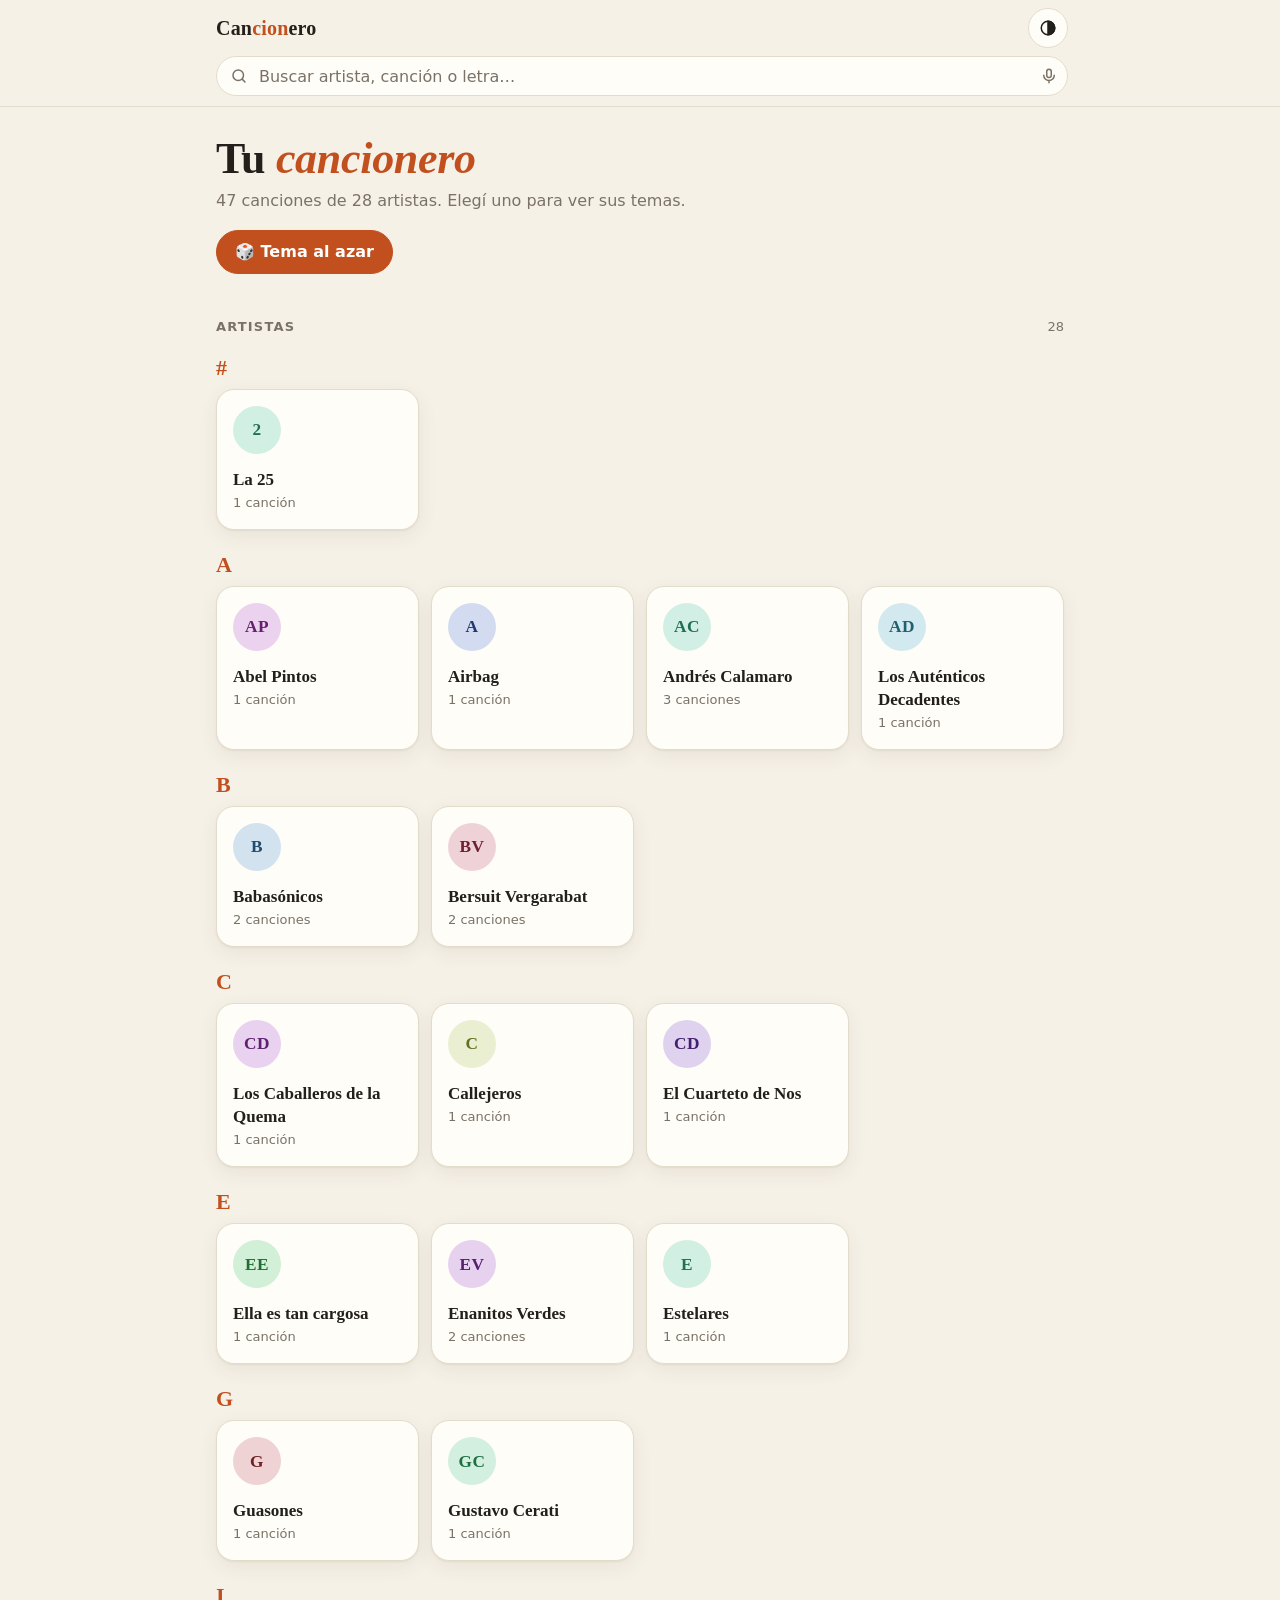
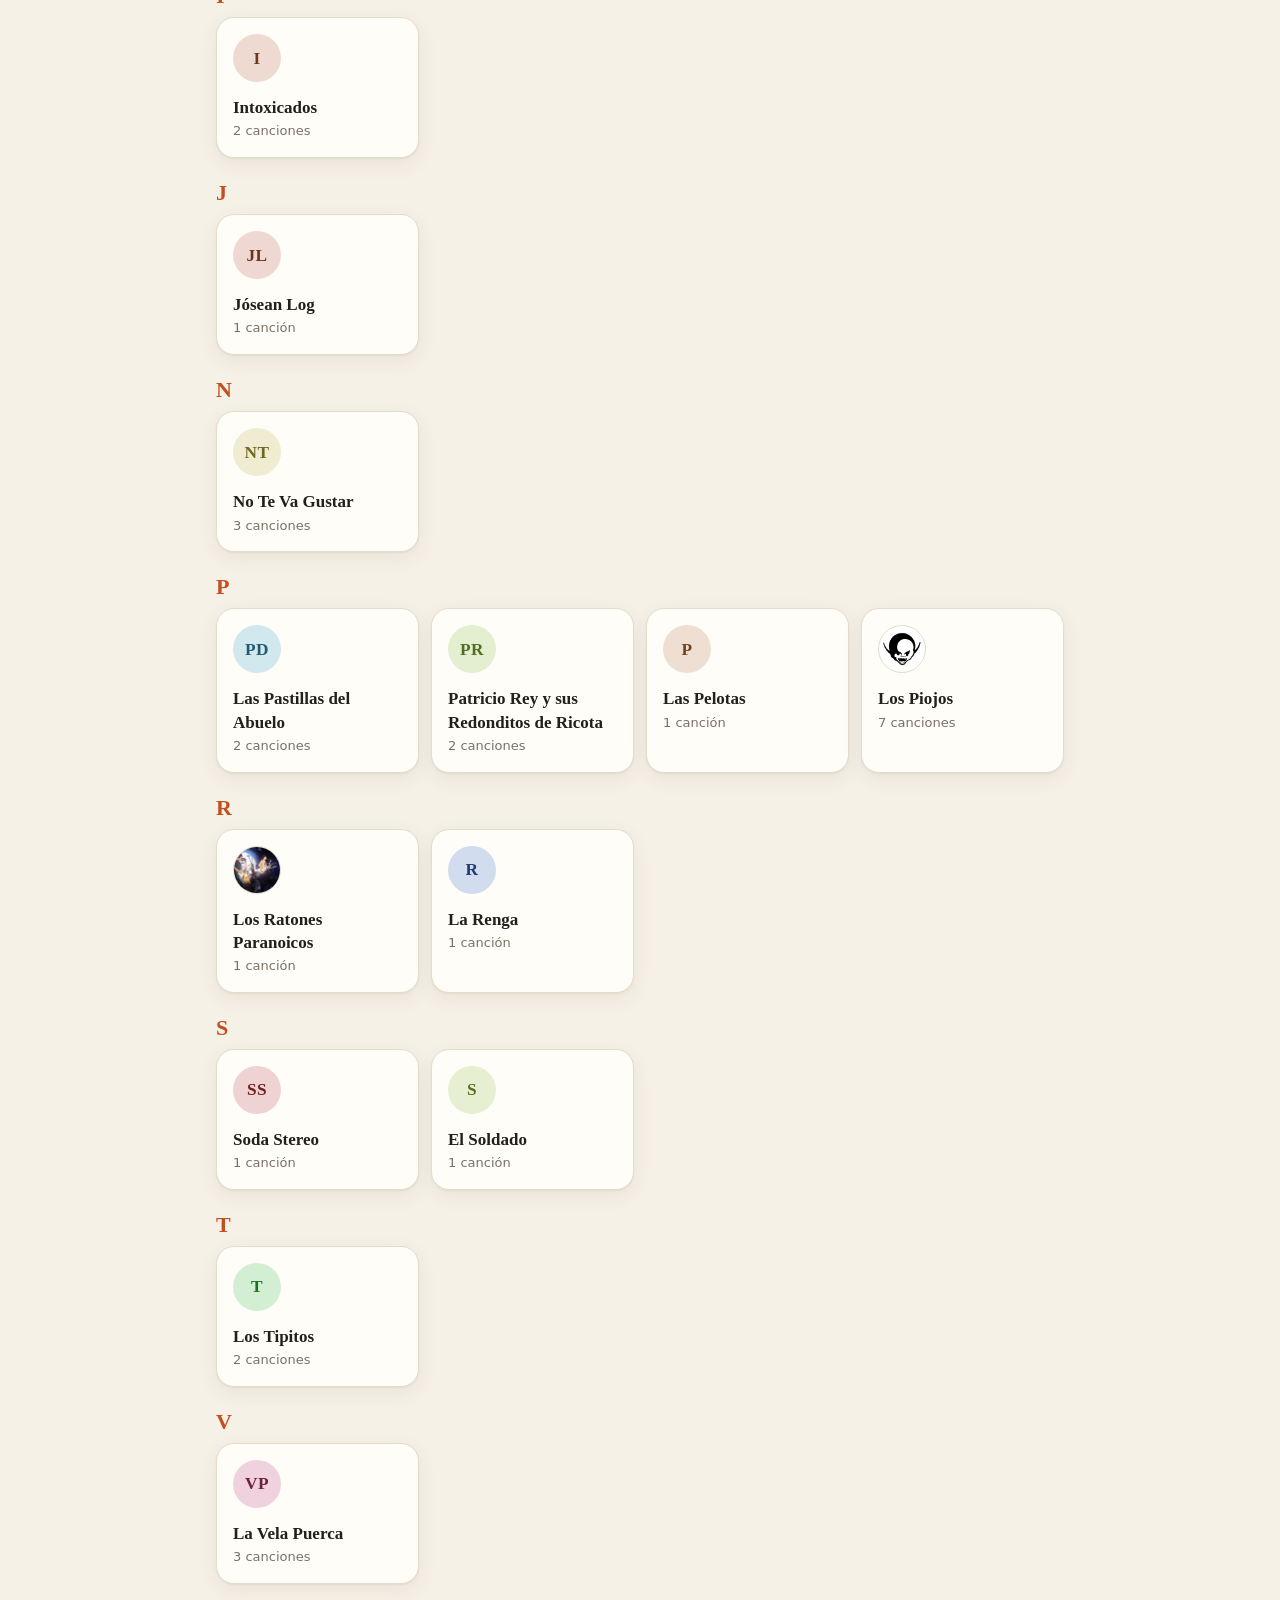
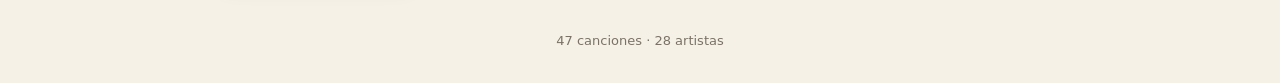
==== commit 151ab081: "Agregar Homero (Intoxicados) Co-Authored-By: Claude Sonnet 5.5 <noreply@anthropic.com> Claude-Sessio" ====
--- a/index.html
+++ b/index.html
@@ -332,7 +332,7 @@
 
 <script>
 (function () {
-  var SONGS = [{"id": "callejeros-9-de-julio", "title": "9 de Julio", "artist": "Callejeros", "key": "F#", "body": "Charango\nintro:\n\nF#  A#m  C#  F#\n\nG#m  A#m  Ebm\n\nG#  C#  B  Ebm\n\n\nF#                 A#m\nOtro pabellon q se abre,\n                   C#\notra escuela entre rejas\nF#\notra flor q no esta...\n     G#m            A#m\nOtro delicuente q miente, roba,\n               Ebm\ngobierna y se va.\n        G#                  C#\nOtra tormenta en mi cabeza hace\n               B\nque no pueda parar de pensar\n\n\nF#                    A#m\nOtra vez otro boca y river\n                  C#\nq termina a las piñas\n              F#\narañando al final\n          G#m\nOtro entretenimiento\n        A#m\npara mi alma sin ganas\n               Ebm\ntendre que encontrar\n\n           G#\nOtra gran duda\n                  C#\nse desnuda en la noche\n                      B\nque me encuentra al final\nEbm            C#\notra vez sin paz...\n\nEst:\n\nEbm\nY en el medio\nB\nNo te encuentro\nF#                 C#\nme hundo en la ciudad\n        Ebm                B               F#              C#\nPor la nueve de julio voy con el miedo de no verte nunca mas\n       G#m\nPasan autos frente a mi\n        B                    F#\nPasa la vida se abre esta herida\n         Ebm        C#\nComo avenida por subir\n\nF#\nOtro vaso de cerveza\n     A#m                   C#                     F#\nbien fria que se llena, se prueba, se vacia y se va\n          G#m             A#m\nA otras amenazas mas fuertes que un vicio\n         Ebm\nnos someteran\n\n      G#                        C#                 B\notro pais ira dejando estos sucios a la posterioridad\nEbm              C#\ny otros lo sufriran...\n\nEst:\n\nEbm            B                  F#               C#\nY en el medio no te encuentro, me hundo en la ciudad\n         Ebm                      B        F#      C#\npor la nueve de julio voy con el miedo de no verte mas\n        G#m\npasan autos frente a mi\n          B                    F#\npasa la vida no cierra esta herida\n           Ebm        C#\ncomo avenida por subir\n\n\n\nF#  A#m  C#  F#\n\nG#m  A#m  Ebm\n\n\n           G#\nOtra gran duda\n                  C#\nse desnuda en la noche\n                      B\nque me encuentra al final\nEbm            C#\notra vez sin paz...\n\nEst:\n\nEbm\nY en el medio\nB\nNo te encuentro\nF#                 C#\nme hundo en la ciudad\n        Ebm                B               F#              C#\nPor la nueve de julio voy con el miedo de no verte nunca mas\n       G#m\nPasan autos frente a mi\n        B                    F#\nPasa la vida se abre esta herida\n         Ebm        C#\nComo avenida por subir\n\n\nF#  A#m  C#  F#\n\nG#m  A#m  Ebm\n\nG#  C#  B  Ebm B"}, {"id": "estelares-aire", "title": "Aire", "artist": "Estelares", "key": "Bm", "body": "E - A - E - A\n\nBm        E           F#m\nHice todo lo posible por seguir,\nBm           E           F#m     E\ncambié el color de mis ojos por marfil  ahaaa\nA    E                  A\nAcostumbrado a mentir,   acostumbrado a reír.\n\nBm        E           F#m\nVan mil días que no sé lo que decir,\nBm           E           F#m     E\nsin ideas de Buenos Aires a Junín,\nA    E\noyendo letras de folk,\nA\nleyendo un libro de amor.\n\n**intro\n\nBm        E           F#m\nTe busqué, pues cada vez que te encontré\nBm           E           F#m     E\ny en tus ojos no vi brillos como aquellos ahaaa\nA    E\nEl show en el Tinto Bar\nA\ncuando me viste cantar.\n\nBm        E           F#m\nY el verano trajo luces sobre el mar\nBm           E           F#m     E\ny entendí que hay mil maneras de dar ahaaa\nA    E\nAunque no te haya hecho bien\nA\na mi manera te amé.\n\n**intro\n\nBm7          C#m7             Bm7\n   No soy el tipo que parezco ser,\nC#m7              Bm7\nno soy el tipo que tú crees ver,\nC#m7              Bm7\nsé que no es fácil para mi ser yo\nE      D\nAhaa       ahahahahaha\n\n**intro\n\nBm7          C#m7             Bm7\nNo hay una sola razón para sufrir,\nC#m7              Bm7\nLas cosas siguen su curso como el rhin, ahaaa\nC#m7              Bm7\nEl río no tiene fin\nE      D\nSigue su vida en el mar.\n\nBm7          C#m7             Bm7\nY hoy estás radiante como Nueva York,\nC#m7              Bm7\nY yo estoy pensando en otro lugar\nC#m7              Bm7\nNo tengo nada que hacer...\nE      D\nEsto no da para más.\n\nBm7\nNo tengo nada que hacer,\nC#m7\nEsto no da para más...\nBm7\nEsto no da para más!"}, {"id": "los-piojos-al-atardecer", "title": "Al Atardecer", "artist": "Los Piojos", "key": "D", "body": "INTRO: D - C\n\nD\nAl atardecer\nCuando ella se va\nAm\nAl atardecer\nD\nSe va a trabajar\nAm\nAl atardecer\nC\nVa hasta la estación\nG\nY se toma el tren\nF#\nChiflan del furgón\nG\nMiran del anden\nD\nAl atardecer\n\nEm\nCalle de luna\nGente sin fortuna\nA\nY sin amor\nEm\nLuces y gatos\nRoces baratos\nA\nPor un alcohol\n\nD - C\n\nD\nAl atardecer\nCruza la ciudad\nAm\nAl atardecer\nD\nLas calles de tierra\nVan quedando atrás\nAm\nAl atardecer\nC\nHoy como estará\nG\nCuanto sacare\nF#\nComisario sucio\nG\nNi lo quiero ver\nD\nAl atardecer\n\nEm\nCalles de luna...\n\nD\nNo tengo mucho\nTiempo\nNo tengo mucho\nTiempo, Señor\nC\nAquí en la ciudad\nD\nNo tengo mucho\nTiempo\nNo hace mucho\nTiempo, que estoy\nC\nAquí en la ciudad, ya ve\nVa hasta la estación\nG\nY se toma el tren\nF#\nEl tercer vagón\nG\nMe dio suerte ayer\nD\nAl atardecer\n\nD - Am (distinto a la intro)\n\nC\nVa hasta la estación\nG\nY se toma el tren\nD\nAl atardecer\n\nCalles de luna....\n\nNo tengo mucho\nTiempo....\n(repite estrofa hasta el final)\n\nCoro:\nY si vos me das\nLo que yo busque\nAlguien para hablar\n\nY si vos me das\nLo que yo busque\nAlguien para estar."}, {"id": "no-te-va-gustar-al-vacio", "title": "Al vacío", "artist": "No Te Va Gustar", "key": "Bm", "body": "Bm       F#m\n  todo parece estar\nEm            D          F#\n  queriendo cerrar una herida\nBm          F#m\n  lejos de abandonar\nEm          D       F#\n  cerca de una despedida\n\nBm           F#m\n   no quiero más\nBm         F#m\n   verte pasar\n\nBm         G                   F#  F#sus4\n   solo me quiero sentar a esperar\n\n\nBm       F#m\n  lo fueron a matar\nEm            D          F#\n  y lo dejaron con vida\nBm          F#m\n  sin sospechar\nEm          D       F#\n  que todavía respira\n\nBm           F#m\n   no quiero más\nBm         F#m\n   verte pasar\n\nBm         G                   F#  F#sus4\n   solo me quiero sentar a esperar\n\nESTRIBILLO\n              Em      A      D       G\nque saltes al vacío y que no vuelvas nunca\nEm      G       F#                 Em       F#         Bm\ny que toda tu vida te mate la culpa de haberme robado una parte del alma\nG                         F#\ny es lo que a vos te hace falta\nBm D A    Bm D A\nalejarte de acá\n\nBm       F#m\n  vos querés enseñar\nEm            D          F#\n  pero te faltan ideas\nBm          F#m\n  vos sabés señalar\nEm          D       F#\n  pero esperá que te vean\n\nBm           F#m\n   no quiero más\nBm         F#m\n   verte pasar\n\nBm         G                   F#  F#sus4\n   solo me quiero sentar a esperar y rogar\n\nESTRIBILLO\n\n              Em      A      D       G\nque saltes al vacío y que no vuelvas nunca\nEm      G       F#                 Em       F#         Bm\ny que toda tu vida te mate la culpa de haberme robado una parte del alma\nG                         F#\ny es lo que a vos te hace falta\n\n              Em      A      D       G\nque saltes al vacío y que no vuelvas nunca\nEm      G       F#                 Em       F#         Bm\ny que toda tu vida te mate la culpa de haberme robado una parte del alma\nG                         F#\ny es lo que a vos te hace falta\nBm D A    Bm D A\nalejarte de acá"}, {"id": "los-piojos-ando-ganas", "title": "Ando ganas", "artist": "Los Piojos", "key": "Dm", "body": "Nota: el tema es un juego entre Dm y C, y al final de cada\nestrofa intercala un C#7.\n\nIntro: Dm - Dmsus4 - Dm - Dm9 - C - C9 - C9\n\n\n1era. guitarra:\nE--------------------------------------------------------------||\nA--------------------------------------------------------------||\nD--------------------------------------------------------------||\nG--------------------------------------------------------------||\nB---------------------------------------------5--8--8h10--8--5-||\nE--8--8--8--7--8--8--3--5---8--8--8--7--8--8-------------------||\n\nDm7\nAndo ganas de encontrarte\nC\ncuánto lejos que estás acá\nDm7\nando ganas de encontrarte\nC\nando lejos, más no me da\nDm7 C\nllora, llora, llora mi pena de amor\nDm7 C\nllora, llora, llora mi pena por vos\nDm7 C\nllora, llora, llora mi pena de amor\ny amale.\n\nF\nA mí sí que me gustan tus piernas mecerse\nC\ncomo si fueran olas\nC#\npor lo que se ve\nF\nme gustó tu mar y tu\nC\ncanoa\n\nDm7\nAndo ganas de encontrarte\nC\nde una buena vez por todas\nDm7\nel invierno largo se fue\nC\ny ya cambiaron las modas\n\nDm7 C\nllora, llora, llora mi pena de amor...\n\nF\nA mí sí que me gustan tus piernas mecerse\nC\ncomo si fueran olas\nC#\npor lo que se ve\nF\nme gustó tu mar y tu\nC\ncanoa\n\nDm\nSólo una cosa te digo\nC\nyo necesito un abrigo\nDm7\nque en esta tierra hace frío\nC\nsi no estás al lado mío\nDm7\ny como vos no hay ninguna\nC\nno brilla tanto la luna\nDm7\nando ganas de encontrarte\nC\nquiero llevarte pa' marte.\n\n\n\nAcorde C#:\n\\X____O/\n 4OOOOOO\n  ||||||\n  ||OOO|\n  ||||||"}, {"id": "los-tipitos-brujeria", "title": "Brujería", "artist": "Los Tipitos", "key": "D", "body": "D\nNadie puede hablar en serio de algo así\n      F#m                        G\nNadie puede tragarse ese buzón\nG\nCrucifijo, cinta roja, ristra de ajo\n        D\nNadie puede\n\n\nD\nDi con ella un verano\n                 F#m\nEn un pueblo una casa\nF#m                 G\nMuy cerca del mar\nG\nNos perdimos en la noche\n                        D\nNuestros brazos, en los besos\n\n\n       G        A Bm         F#m   Em\nY dijo: \"Brujería, hice brujería\nEm          A\nPinché tu muñeco\"\n       D              G  G/F#  Em\nLe dije: \"Eso no me alarma\"\nEm             A              D\nY ahora no puedo olvidarla\n\n\nD\nMe di cuenta enseguida\n                    F#m\nQue nada de esto sería\nF#m                  G\nDifícil de abordar\nG\nYo no creo en los milagros\n                     D\nPero a ver si hoy sucede\n\n\nD\nUna noche como aquella\n                  F#m                       G\nDonde tropecé con ella, a orillas del mar\nG                                           D\nPuse velas, paño rojo, crucifijo, ristra de ajo\n\n\nD            G\nY entonces\nG       A Bm        F#m    Em\nBrujería, hice brujería\nEm          A\nPinché su muñeco\n        D            G       Em\nY grité: \"Quiero olvidarla\"\nEm                 G\nY ahora no puedo\n\n\nG       A Bm         F#m    Em\nBrujería, hice brujería\nEm          A\nPinché su muñeco\n        D            G  G/F#  Em\nY grité: \"Quiero olvidarla\"\nEm         A\nY ahora no puedo\nA              D\nResucitarla"}, {"id": "las-pastillas-del-abuelo-calipso", "title": "Calipso", "artist": "Las Pastillas del Abuelo", "key": "D", "body": "Nota: quien subió la canción indica el tono G.\n\n A                         G\nUna vez más siento la necesidad\nA                                  G\nDe respirarte en los ambientes más oscuros\nA                           G\nDe desafiar las leyes de la gravedad\nA                             G\nFalsa alegría cambiada por tu cianuro\n\nC                       A\nNecesidad de unirme al ghetto\nC                   A\nDe los que apelan a besarte\nC                  A\nEn escondites bien secretos\nD\nCon la locura como estandarte\n\nF#m                   Bm\nNo te permito que me saques todo el hambre\nF#m                  Bm\nQue me acostumbres a atar todo con alambre\n    G                    A\nMe das mil canciones de buena madera\n\nF#m                        Bm                G\nCualquier estación para mi es primavera con vos\n                A\nPero cuando te vas\n\n      D               G                      A\nMe dejás con la más dulce pena matándome adentro\n      D               G                      A\nY un otoño vacío en el centro que sólo se llena\n             G\nCon un poco más\n                       A\nDe tu esencia en las venas\n\nA                             G\nMe pongo goma, me pongo parlanchín\nA                                G\nVoy rebotando de Argentina hasta Japón\nA                                     G\nMe cuelgo con historias que no tienen fin\nA                               G\nY me preocupo por problemas sin solución\n\nC                      A\nVoy escuchando Dancing Moon\nC                     A\nLa sonrisa de oreja a oreja\nC                 A\nEs un problema de actitud\nD\nY ahora los dejo pensando con esta moraleja\n\n F#m                         Bm\nPonete bien si no hay quien salte y no hay un cobre\nF#m                        Bm\nQue de esta miel mejor que falte y no que sobre\n    G                    A\nTe da mil canciones de buena madera\n\n F#m                        Bm                G\nCualquier estación para mi es primavera con vos\n                A\nPero cuando te vas\n\n     D               G                      A\nMe dejás con la más dulce pena matándome adentro\nD                   G                     A\nY un otoño vacío en el centro que sólo se llena\n             G\nCon un poco más\n                        A\nDe tu esencia en las venas\n\n    F#m                   Bm\nQue algo tan lindo me haga mal es una pena\nF#m                       Bm\nMe hace poner una de cal, veinte de arena\n   G                    A\nMe da mil canciones de buena madera\n\n    F#m              Bm                      G\nCualquier estación para mi es primavera con vos\n               A\nPero cuando te vas\n\n  D                   G                     A\nMe dejás con la más dulce pena matándome adentro\nD                      G                  A\nY un otoño vacío en el centro que sólo se llena\n            G\nCon un poco más\n                        A\nDe tu esencia en las venas"}, {"id": "los-tipitos-campanas-en-la-noche", "title": "Campanas en la noche", "artist": "Los Tipitos", "key": "Em", "body": "Em                              C\nUn hombre de frente a una ventana\n                  D\nSúper lucida la mirada\n                    G\nRecorre el paisaje y no\n     B7            Em\nNo es su interior es luna\n                   C\nSon sombras lejanas del bosque\n                    D\nEs algo raro en las estrellas\n                       G\nSonidos que inducen temor\n  B7                    C\nY también melancolía de esperar,\n    D\nDe esperar.\n\nESTRIBILLO\n                    E\nQue esperan que ella vuelva\n      Am          D\nY le diga: aca estoy mi amor\n    Bm           C\nNo existe el olvido\n       D              E\nAca estoy mi amor de vuelta\n      Am          D\nHe vencido, ¿lo puedes creer?\n    Bm           C\nNo existe el olvido mi amor\n   D\nNo existe...\n\nVERSO\nEm                             C\nSu mente inquieta se puebla de historias\n                  D\nSu cuerpo es solo memoria\n                   G\nEs eso que hay que sentir\n    B7        Em\nCon paciencia infinita\n                   C\nAndando las calles ajenas\n                      D\nDe hombres que al fin le dan pena\n               G\nCampanas en la noche\n       B7                C\nRuidos de melancolía que esperan\n    D\nQue esperan...\n\nEm                        C\nDelirio, tremendo ficción literaria\n                    D\nSecretos que fueron plegaria\n                   G\nEspejo maldito que al fin\n        B7      Em\nDuplico toda su vida\n                   C\nAndando las calles ajenas\n                      D\nDe hombres que al fin le dan pena\n               G\nCampanas en la noche\n       B7                C\nRuidos de melancolía que esperan\n    D\nQue esperan..."}, {"id": "josean-log-chachacha", "title": "Chachachá", "artist": "Jósean Log", "key": "C", "body": "Nota: capo en el 5to traste para que suene como ukelele.\nEl G se hace normal (320003) pero soltando la e final; según el ritmo, G* (320000).\nEl E7 también se puede hacer x76750.\nRasgueo: con el pulgar hacia abajo y después subís. Si escuchás esta versión,\nes fácil sacar el ritmo.\n\nIntro: C - Am - Em - E (x2)\n\nC                             Am    Em\nDame de tu vida y de tu tiempo\n         E\nSuficientes para ver\nC                           Am     Em\nDentro de tus ojos el momento\n          E\nQue me obligue a renacer\n\nC       Am             Em\nDame vida y dame aliento\n              E\nQue yo ya perdí el conocimiento\nC         Am          Em\nSólo quédate un momento\n             E\nHasta evaporarnos en el viento\n\nF            G         C            E\nNo hay motivos para decirnos adiós tan pronto\nF       G        C             E\nSigo vivo créemelo mi amor no soy tan tonto\n\nF        G            C\nSi tú quisieras esta noche\n         E7         F\nIr a bailar un chachachá\nF       G\nYo te puedo enamorar\n\nC - Am - Em - G\n\nC                           Am    Em\nDame de tu vida y de tu tiempo ¡Ooh!\n         E\nQue te quiero conocer\nC                        Am    Em\nDéjame sentir el movimiento ¡Ooh!\n       E\nDe tu cuerpo al florecer\n\nC       Am             Em\nDame vida y dame aliento\n              E\nQue yo ya perdí el conocimiento\nC         Am          Em\nSólo quédate un momento\n             E\nHasta evaporarnos en el viento\n\nF            G         C            E\nNo hay motivos para decirnos adiós tan pronto\nF       G        C             E\nSigo vivo créemelo mi amor no soy tan tonto\n\nF        G            C\nSi tú quisieras esta noche\n         E7         F\nIr a bailar un chachachá\nF       G\nYo te puedo enamorar\n\nC - Am - Em - G (x2)\n\nF            G         C            E\nNo hay motivos para decirnos adiós tan pronto\nF       G        C             E\nSigo vivo créemelo mi amor no soy tan tonto\n\nF        G            C\nSi tú quisieras esta noche\n         E7         F\nIr a bailar un chachachá\nF       G\nYo te puedo enamorar"}, {"id": "no-te-va-gustar-chau", "title": "Chau", "artist": "No Te Va Gustar", "key": "Bm", "body": "INTRO Bm Em A D F#   x 2\n\nBm                      Em\nEstábamos los dos mirando el mar\nA              D    F#\ncuando la tarde moría\nBm             Em\ncomo moría lo nuestro\nA             D     F#\njuro que no lo sabia.\n\nBm              Em\nMire para mi derecha\nA            D      F#\nvi que desaparecías\nBm                 Em\ngrite con todas mis fuerzas\nA               D    F#\ny note que no me oías.\n\nBm  Em    A                    D      F#\nMe quede toda la noche en la arena\nBm  Em    A                    D      F#\nintente que algo valiera la pena\nBm\nno puedo conseguir\nG\ncambiar, ni corregir\nEm                     F#\nlo que me corre en las venas.\n\nESTRIBILLO\n\nBm    Em\nCorazón,\nA               D    F#\nhoy no dejes de latir\nBm             G\nte alejaste un día\nEm              F#\nahora decidiste venir.\n\nINTRO Bm Em A D F#   x 1\n\nBm                   Em\nHa pasado mas de un año y vos no estas\nA                    D       F#\npor que habría de creerte?\nBm               Em\nhubiera dado la vida y mucho más\nA                  D       F#\npor solo volver a verte.\n\nBm                 Em\nNo podría darme el lujo\nA                  D     F#\nde ceder ante tu llanto\nBm                  Em\nno pienso abrir las heridas\nA                   D     F#\nde haberte querido tanto.\n\nBm     Em\nEscuche\nA                 D       F#\npero deje que se fuera\nBm     Em\nrecordé\nA                 D       F#\ntodo lo libre que era\nBm\nNo puedo conseguir\nG\ncambiar, ni corregir\nEm                     F#\nlo que me corre en las venas.\n\nESTRIBILLO\n\nBm    Em\nCorazón,\nA               D    F#\nhoy no dejes de latir\nBm             G\nte alejaste un día\nEm              F#\nahora decidiste venir\n\nBm    Em\nCorazón,\nA               D    F#\nhoy no dejes de latir\nBm             G\nte alejaste un día\nEm              F#\nahora decidiste venir.\nBm\nChau!"}, {"id": "los-piojos-civilizacion", "title": "Civilización", "artist": "Los Piojos", "key": "Am", "body": "INTRO: Am - Dm - C - G\n(siempre punteados)\n\nAm\nHay algo que está sonando\n Dm\nseguro que ya lo oías\nC\nla tierra está vibrando\nG\ncon distinta melodía.\n\nAm\nNi dioses locos de furia\n Dm\nni demonios vengativos\nC\nni naves extraterrestres\nG\nni algún cometa perdido.\n\nAm\nLa historia es mucho más clara\n Dm\ny tiene también sentido\nC\nla tierra se está quitando\nG\nde encima al peor enemigo.\n\n\nAm\nVienen los cuatros jinetes\n Dm\ncabalgando vienen digo\nC\nagua, tierra, fuego y aire\nG\nvienen de tu propio ombligo.\n\nAm                   Dm\nOh oh oh oh,\n C                    G\ncosas de la civilización.\n\n\nAm\nQue todo ya está montado\n Dm\nque millones de despidos\nC\nel camino es complicado\nG\nquizá como nunca ha sido.\n\n\nAm\nAnoche soñé con Manu\n Dm\ny esta melodía cantaba\nC\nalguien encendía un asado\nG\nalguien de lejos llegaba.\n\nAm\nY si viene un río gris\n Dm\nque separe al mundo en dos\n C                       G\nquisiera quedar del mismo lado\n\nnena que vos (bis).\n\nAm\nUn nuevo desierto,\n Dm\nun nuevo granizo,\nC\nsaben quien lo hizo\nG\nanda por acá.\n\n\nAm\nDios perdona,\n Dm\nel hombre a veces,\nC\nla naturaleza nunca\nG\nanda por acá.\n\n\nAm\nNo te olvides del mamut,\nque no termino el vermouth.\n Dm\nno te olvides del mamut,\n                             C\nque no termino el vermouth\nG\npor alla\n\n\nNota: suena mejor si hacen todos los acordes con cuerda pisada,\ny en la mayor parte de la canción C es en traste 8 y G en el 10.\n\nEn los estribillos hace esto:\n\nE-12---------12-----12--------------\nB---13---------13-----13----------12\nG-----12/14------14-----12--10/12-12\nD-----------------------------------\nA-----------------------------------\nE-----------------------------------"}, {"id": "los-piojos-como-ali", "title": "Como Alí", "artist": "Los Piojos", "key": "Gm", "body": "Intro y riff\n      Gm                           F\n--------------------------------------------------\n-----------------------------------6--5-----------\n-----------7-----------7-----------------5--7-----    x2\n--5--7--8-----5--7--8-----5--7--8-----------------\n--------------------------------------------------\n--------------------------------------------------\n\nGm\nEs la nueva sensación, la nueva generación,\nF                        Gm\nes un salto, es un frenesí\nGm\nRebotando por doquier, de la villa hasta Blaquier\nF                         Gm\nsoy Jacobo Flash, el saltarín\n\nRiff x2\n\nGm\nHay un bombo criminal un relámpago virtual,\n   F                        Gm\nhay enanos corriendo por ahí.\nGm\nhay mujeres que no son dealer pifia sin poción,\n    F                         Gm\ny yo recién llegado de Chajarí\nGm\nRebotín rebotán de la vera vera land\n     F                            Gm\nde la pista a la cabina cuantos bichos tiene encima\nGm\nTengo los dedos supersensitivos\n F                   Gm\nTengo los ojos de Darin\n\n\nC                           Gm\nY en esta danza soy rey sin corona\nC                           Gm\ny en esta danza q no tiene fin,\nF                         E            D#\nyo voy saltando sin par, voy a quedar\n                  D\nvoy a quedar como Alí\n\nRiff x2\n\n\nGm\nQue esta mina me buscó, que esta mina me encontró,\n  F                            Gm\nque esta mina no me quiere dejar,\nGm\nyo no entiendo que hay en mi, yo no se que pasa aquí,\n F                   Gm\nsolamente dejenme mirar\n\nGm\nY yo casi soy doctora y no duermo ni una hora\n F                                Gm\na veces veo al bisabuelo con Dorrego en la cocina\nGm\ny yo soy clop, el nuevo chico top,\n    F                                     Gm\narranco el miercoles saliendo, de la oficina\n\n\nC                             Gm\nY todo el mundo saltando contento\nC                                Gm\nporque alla afuera te espera el país,\n  F                      E           D#\ny yo me elevo al compás, dj sin paz\n               D\ny desde aca veo Berlin\n\n\nC                           Gm\nY en esta danza soy rey sin corona\nC                           Gm\ny en esta danza que no tiene fin,\nF                         E            D#\nyo voy saltando sin par, voy a quedar\n                  D\nvoy a quedar como Alí\n\n\nC                             Gm\nY todo el mundo saltando contento\nC                                Gm\nporque alla afuera te espera el país,\nF                       E           D#\ny yo me elevo al compás, dj sin paz\n               D\ny desde aca veo Berlin\n\n\nC                           Gm\nY en esta danza soy rey sin corona\nC                           Gm\ny en esta danza que bailo en un ring,\nF                         E            D#\nyo voy saltando sin par, voy a quedar\n                  D\nvoy a quedar como Alí\n\nGm\nEmborrachar mi corazón\n     F             Gm\ny rebotar quiero yo..."}, {"id": "andres-calamaro-corazon-en-venta", "title": "Corazón en venta", "artist": "Andrés Calamaro", "key": "E", "body": "Riff Intro [E - A] X2\n\n       E\nGran alfombra roja, olvidar es divino\n   A\ny fuerte la fuerza del destino,\n       E\ncuerda floja, al moscardón\n  A\ny eso que parece un corazón.\n\n   E                 G#m                  A\nParece que mi cámara lenta ya perdió la cuenta,\n              E\ny no está contenta,\n     E                G#m\nmi muñeco vudú, se perdió en la tormenta,\n  A              B7\ncon mil alfileres clavados\n E           G#m\nen mi corazón en venta,\n A             E\nque nadie viene a comprarlo.\n E            G#m\nMi corazón en venta,\n A             B\ndicen que se revienta.\n E\nQué versión violenta,\n A\nla que se cuenta por ahí.\n\n A              B\nSe dice de mí que nunca vuelvo\n A              B\ny siempre me estoy yendo a ningún lugar,\n A              B                    E\nque tengo que parar de navegar, ya me di cuenta,\n                    A\nme lo dijo mi corazón en venta,\n               E\nfeliz Navidad sangrienta\n  A                       E\nte desea mi corazón en venta.\n\n\nInter: C#m  G#m  A  B\n       C#m  G#m  A  B   Bb  C7\n\n\n\n  F                  Am                  Bb\nParece que mi cámara lenta ya perdió la cuenta,\n              F\ny no está contenta,\n     F                 Am\nmi muñeco vudú, se perdió en la tormenta,\n Bb              C7\ncon mil alfileres clavados\n F           Am\nen mi corazón en venta,\n Bb                   F\nque nadie viene a comprarlo.\n       F           Am\nMi corazón en venta,\n Bb            C7\ndicen que se revienta.\n        F\nQué versión violenta,\nBb\nla que se cuenta por ahí.\n\nBb                       C7\nSe dice de mí que nunca vuelvo\n                   Bb                 C7\ny siempre me estoy yendo a ningún lugar,\n    Bb                     C7             F\nque tengo que parar de navegar, ya me di cuenta,\n                         Bb\nme lo dijo mi corazón en venta,\n           F\nfeliz Navidad sangrienta\n      Bb                    F\nte desea mi corazón en venta."}, {"id": "babasonicos-como-eran-las-cosas", "title": "Cómo eran las cosas", "artist": "Babasónicos", "key": "G", "body": "Intro (se recomienda arpegiar la secuencia):\nG - Am - C - G\n\nG\nCreo que es momento\nAm\npara otra bomba de humo\nC           G\ny batirme en retirada\n\nBm7          Am\nNuestra sociedad... me perjudica\nF       G\nvos no sos una chica cualquiera...\n\n(sin rasguido)\nEm                           Am\n...    Que ridículo es que pienses\nC                        G\nque todo es tuyo, inclusive yo\n\nBm7           Em\n... Todo eso tuyo puede ser\nC                           Bm7\npero esta noche es para los dos\nC                        G\nQuizá fue la mañana en que vendados los dos\nEm                       Am\ndescubrimos cómo eran las cosas\nC                      B7\ny sin abrir los ojos nos teletransportamos\n(sin rasguido, 1 movimiento hacia abajo)\nEm                  B7\na donde desearíamos estar\n\nG\nEntonces deshace el hechizo\nAm\nque me obliga a arrastrarme\nC                G\nentre Guinea y tus sabanas\nBm7                 Am\nNuestra sociedad no ayuda mucho\nF        G\nmientras la pasas bien yo lucho\n\nC                      G\nQuizá fue la mañana en que vendados los dos\nEm                       Am\ndescubrimos cómo eran las cosas\nC                      B7\ny sin abrir los ojos nos teletransportamos\n(con rasguido)\nEm                  B7\na donde desearíamos estar\n\nC                      G\nQuizá fue la mañana en que vendados los dos\nEm                       Am\ndescubrimos cómo eran las cosas\nC                      B7\ny sin abrir los ojos nos teletransportamos\n(sin rasguido, 1 movimiento hacia abajo)\nEm                  B7\na donde desearíamos estar\n\nC\nPero tanto lo siento\nB7\nque sólo es un momento\nEm                B7\nque todos deberíamos pasar\n\nC                      G\nQuizá fue la mañana en que vendados los dos\nEm                       Am\ndescubrimos cómo eran las cosas\nC                      B7\ny sin abrir los ojos nos teletransportamos\n(con rasguido)\nEm                  B7\na donde desearíamos estar\n\nC                      G\nQuizá fue la mañana en que vendados los dos\nEm                       Am\ndescubrimos cómo eran las cosas\nC                      B7\ny sin abrir los ojos nos teletransportamos\n(sin rasguido, 1 movimiento hacia abajo)\nEm                  B7\na donde desearíamos estar\n\nNota: el tema se toca sin capo y con afinación standard."}, {"id": "soda-stereo-de-musica-ligera", "title": "De música ligera", "artist": "Soda Stereo", "key": "Bm", "body": "Intro:\nBm-G-D-A\nBm-G-D-A (x4)\n\nBm          G D       A         Bm    G D  A\nElla durmio,    al calor de las masas\nBm           G  D     A          Bm  G D  A\nY yo desperté,    queriendo soñarla\nBm                 G D   A          Bm     G D  A\nAlgún tiempo atras,    pensé en escribirle\nBm             G D        A          Bm  G D   A\nY nunca sortié,    las trampas del amor\n\nCORO:\n\nBm         G-D-A               Bm  G-D-A\nDe aquel amor,    de música ligera\nBm         G-D-A               Bm  G-D-A\nNada nos libra,   nada más queda\n\nBm          G-D   A            Bm G-D-A\nNo le enviaré,    cenizas de rosas\nBm            G-D       A       Bm   G-D-A\nNi pienso evitar,   un roce secreto\n\nCORO:\n\nBm         G-D-A               Bm  G-D-A\nDe aquel amor,    de música ligera\nBm         G-D-A               Bm  G-D-A\nNada nos libra,   nada más queda\n\nSolo\n\nCORO:\n\nBm         G-D     A           Bm  G-D-A\nDe aquel amor,    de música ligera\nBm         G-D    A         Bm  G-D  A\nNada nos libra,   nada más queda,   nada mas\nBm-G-D-A                    Bm-G-D\n\nA         Bm  G-D  A         Bm\nnada más queda,   nada mas queda\n\nA         Bm  G-D  A         Bm\nnada más queda,   nada mas queda"}, {"id": "guasones-down", "title": "Down", "artist": "Guasones", "key": "G", "body": "Intro: G-A-D  G-A-D-G  X2\n     G        A   D          G\nRecuerdo los años pasados vendiendo\n    G          A          D\nmi alma en un sucio callejón\n     G        A           D         G\nesperando con ansias el momento oportuno\nG         A       D\npara alejarme de vos.\n   G        A        D           G\nCerraba los bares de noche y de día\n   G           A       D\ncreyendo que ibas a volver,\n     G           A         D        G\nsintiendo en mis venas tu fuego, divina,\n    G       A         D\ncorrer y correr, y correr.\n\n                    G     A    D\nY eso me pone muy down, down, down.\n                  G     A    D\nEso me pone muy down.\n                    G     A     D\nY eso me pone muy down, down, down.\n                     G\nDame un poquito de down.\n\nRIFF (1ra guitarra) x4\nE |- - - - - - - - - - - - - - --|\nb |- - - - - - - - - - - - - - --|\nG |- - -11-14-12-11 - 12-11- - --|\nD |-- - - - - - - -14- - - 12- - |\nA |- - - - - - - - - - - - - - - |\nE |- - - - - - - - - - - - - - - |\n\n\n       G       A            D       G\nQué bellos momentos que me dio la vida\n     G      A        D\nel gran colegio Nacional,\n       G          A         D          G\nlas chicas más lindas, más putas de todas\n     G      A       D\ncon un corazón especial.\n    G     A          D         G\nY tuve maestros de todos los palos\n     G       A            D\nlesbianas, gays, mucho más,\n     G        A          D           G\nel sexo en rebaño y la droga en el baño,\n    G         A             D\nvolvamos el tiempo hacia atrás.\n\n                   G      A     D\nY eso me pone muy down, down, down\n                  G      A     D\nEso me pone muy down.\n                    G     A     D\nY eso me pone muy down, down, down.\n                     G\nDame un poquito de down.\n\n  G         A        D        G\nAhora de grande voy sin incentivo\n    G       A        D\nno tengo ganas de seguir.\n   G        A        D        G\nCamino y camino buscando un amigo\n    G     A         D\nque me diga a dónde ir.\n      G        A       D         G\nDe cuando en cuando tomo la guitarra,\n     G          A         D\ntransformo el veneno en papel\n   G      A     D       G\ny una melodía dice todavía\nG        A        D\nnos volveremos a ver.\n\n\n                   G      A     D\nY eso me pone muy down, down, down.... X4 Y DESPUÉS REPITE\nCON EL RIFF"}, {"id": "las-pastillas-del-abuelo-duda", "title": "Duda", "artist": "Las Pastillas del Abuelo", "key": "A", "body": "Riff\ne ------------\nb ---3/4/3-0--\ng ------------\n\nRiff A9 A9* Riff E E* x2\n\nA9                     A9*\nNose si el tiempo es propio\nE      E*\nde nuestra conciencia\nA9        A9*         E    E*\nnose si existe de verdad\nA9                A9*\nnose quien pueda comprobar\nC#m               B9\nsi todo es una foto\nA9                 F#m\no va al ritmo de un tic tac\nC#m                 B9\no va al ritmo de un tic tac\n\nRiff A9 A9* Riff E E*\n\nA9     A9*           E   E*\npero que diferencia hay\nA9           A9*\nsi de la conciencia\nE                E*\nno nos podemos librar\nA9        A9*\nesa guia inata y leal\nC#m       B9\nque vos bien sabes\nA9                F#m\nno siempre podemos respetar\nB9\nno siempre podemos\n\nE\ny hoy debe ser la tuya\nB9\nmi peor enemiga\nF#m                   A\nla que te hecha la culpa\nE         B9                   F#m\npor no saber aguantar tus ganas y las mias\nA\nde parpadear una vez mas\nE\nvos no te preocupes\nB9\nque yo voy a intentar\nF#m\nque pegue media vuelta\nA\ny patee para alla\nE         B9\nse que no es irreversible este proceso\nF#m                 A\npero no quiero que vaya hacia atras\n\nRiff A9 A9* Riff E E* x2\n\nA9            A9*\nyo por ateo irracional\nE                   E*\nno tengo a quien rogarle\nA9            A9*\nvos tan insegura\nE     E*\nque queres cambiar de vida\nA9            A9*\nyo de la esperanza\nC#m      B9\nun mal amigo\nA9                     F#m\ny vos tan fragil como aquella hojita que\nB9\nme pediste que guarde\n\nE\ny hoy debe ser la tuya\nB9\nmi peor enemiga\nF#m                   A\nla que te hecha la culpa\nE         B9                   F#m\npor no saber aguantar tus ganas y las mias\nA\nde parpadear una vez mas\nE\nvos no te preocupes\nB9\nque yo voy a intentar\nF#m\nque pegue media vuelta\nA\ny patee para alla\nE         B9\nse que no es irreversible este proceso\nF#m                 A\npero no quiero que vaya hacia atras\nE\ny hoy debe ser la tuya\nB9\nmi peor enemiga\nF#m                   A\nla que te hecha la culpa\nE         B9                   F#m\npor no saber aguantar tus ganas y las mias\nA\nde parpadear una vez mas\nE\nvos no te preocupes\nB9\nque yo voy a intentar\nF#m\nque pegue media vuelta\nA\ny patee para alla\nE         B9\nse que no es irreversible este proceso\nF#m                 A\npero no quiero que vaya hacia atras\n\nC#m B9 F#m A x4\n\nC#m                     B9\ny si es que el tiempo existe\nF#m              A\nyo quiero compartirlo\nC#m            B9\nsi todo es una foto\nF#m  A\nyo quiero estar\nC#m  B9\nal lado tuyo\nF#m  A\nal lado tuyo quiero estar\nC#m   B9\nen la foto quiero estar\nF#m  A\nal lado tuyo...\n\nA9  X 0 2 2 0 0\nA9* X 0 4 4 0 0\nE   0 2 2 1 0 0\nE*  0 2 2 1 0 2\nC#m X 4 6 6 5 4\nB9  X 2 4 4 2 2\nF#m 2 4 4 2 2 2\nA   X 0 2 2 2 0"}, {"id": "la-vela-puerca-en-el-limbo", "title": "En el limbo", "artist": "La Vela Puerca", "key": "Dm", "body": "El Cm raro:\nCm*\ne|-X--|----|\nB|-X--|----|\ng|----|----|\nD|-X--|----|\nA|----|----|\nE|----|----|\n\n\nDm         F                   C     Cm*\nHoy me siento que puedo hacer todo\nDm          F           C        Cm*\nHoy la luna me invita a seguir\nDm          F               C       Cm*\nY ella esta sentadita en el limbo\nDm         F                C     Cm*\nDiciéndome donde no hay que ir.\nDm         F            C      Cm*\nCiegamente confío en su mano\nDm       F               C       Cm*\nY mi sol ahora empieza a salir\nDm            F             C         Cm*\nQue me atrevo a voltear los gusanos\nDm     F               C        Cm*\nQue no dejan crecer mi jardín\n\nBb    C                    Dm    F\nY la vida se acuesta a mi lado\nBb     C                    Dm    F\nY con ella me empiezo a reír\nBb        C                F        C/E        Dm\nY ahora sueño que voy caminando por todas las cosas\n     C        G           C   Bb     Am   Bb\nque faltan vivir, y sentir\n           C    Bb       Am   Bb\nYo y mi jardín.\n\nDm F C Cm*\n\nDm         F                   C     Cm*\nQue barato decir que es extraño\nDm         F              C      Cm*\nNo tocarte y sentirte hoy aquí\nDm        F                  C        Cm*\nMenos mal que ya entiendo mi tiempo\nDm          F         C       Cm*\nY lo espero sin mucho pedir\nDm         F            C      Cm*\nMis amigos revuelven la olla\nDm    F             C        Cm*\nDonde puse mi mejor perfil\nDm         F          C          Cm*\nY me sobra con verlos bailando\nDm       F    C            Cm*\nFestejar para sobrevivir\n\nBb    C                    Dm    F\nY la vida se acuesta a mi lado\nBb     C                    Dm    F\nY con ella me empiezo a dormir\nBb        C                F        C/E        Dm\nY ahora sueño y me voy alejando de todas las cosas\n     C        G           C   Bb     Am   Bb\nque supe sufrir y sentir\n           C    Bb       Am   Bb\nYo y tu jardín.\n\nDm F C Cm*\n\nBb    C                    Dm    F\nY la vida se acuesta a mi lado\nBb     C                    Dm    F\nY con ella me empiezo a morir\nBb        C                F        C/E        Dm\nY ahora sueño y me voy alejando de todas las cosas\n     C        G           C   Bb     Am   Bb\nque supe sufrir y sentir\n           C    Bb       Am   Bb\nYo y mi jardín\n           C    Bb       Am   Bb\nYo y tu jardín"}, {"id": "intoxicados-esta-saliendo-el-sol", "title": "Está saliendo el sol", "artist": "Intoxicados", "key": "A", "body": "Intro en LA\n\nRiff\n\n----------------------- E\n----------------------- B\n--------2------2------- G\n-2---4-----4----------- D\n----------------------- A\n----------------------- E\n\nA                 E\nEsta saliendo el sol que es\nF#m          D\nsin duda mi dios\nA                   E\npero no estoy apto para aprender hoy\nF#m          D\nde su sabiduria\nA                    E\nporque la luna aparecio\n         D                             Bm-C#m   A\ny me invito a estar con ella hasta que vuelvas vos\n\n\nA                 E\nEsta saliendo el sol que es\nF#m        D\nsin duda mi dios\nA                 E\ny aunque no cerre un ojo en toda la semana\nF#m                D\ny tenga ganas de desmayarme en la cama\nA                 E             D         Bm-C#m  A\nvoy a salir a recibir su bendicion oh dios\n\nA                       E\nPadre sol nuestro que estas en los cielos\nF#m                       D\nguiame si no esta bien la vida que llevo\nA                 E\nno dejes nunca de brillar\n    F#m                         D\nporque eso me pone bien cuando estoy un poco mal\nA                      E              D          Bm-C#m A\nla luz nuestra de cada dia danosle hoy y que asi sea amen."}, {"id": "andres-calamaro-flaca", "title": "Flaca", "artist": "Andrés Calamaro", "key": "G", "body": "G              B7\nFlaca, no me claves\n      Em               C\ntus puñales, por la espalda\n      G               D\ntan profundo, no me duelen\n             G    D\nno me hacen mal.\n\nG              B7\nLejos, en el centro\n        Em          C\nde la tierra, las raíces\n      G            D\ndel amor, donde estaban\n      G    D\nquedarán.\n\nG                        B7\nEntre no me olvides me dejé nuestros abriles\n       Em                     C\nolvidados, en el fondo del placard\n                  G                        D\nen el cuarto de invitados, eran tiempos dorados\n           G      D\nun pasado mejor.\n\nG                             B7\nAunque casi me equivoco y te digo poco a poco\n         Em                     C\nno me mientas, no me digas la verdad\n                G                     D\nno te quedes callada, no levantes la voz\n              G       D\nni me pidas perdón.\n\nG                            B7\nAunque casi te confieso yo también he sido un\n          Em                C\nperro compañero, un perro ideal\n                 G                    D\nque aprendió a ladrar y a volver al hogar\n             G      D\npara poder comer."}, {"id": "babasonicos-irresponsables", "title": "Irresponsables", "artist": "Babasónicos", "key": "Em", "body": "Em\nSomos culpables de este amor escandaloso\n              Am\nQue el fuego mismo de pasión alimentó\n             D                         C\nQue en el remanso de la noche impostergable\n           Am                     B\nNos da vergüenza seguir sintiéndolo\n\nESTRIBILLO:\n----------\n       Em   C\nPoco a poco\n            D       Em    D\nFuimos volviéndonos locos\n                         G\nY ese vapor de nuestro amor\n                         Am\nque se enbriago con su licor\n   B                        C\nY culpa al carnaval interminable\n    Am                      B\nNos hizo confundir irresponsables\n\n\nEm\nSi fuimos carne de mentira trasquivanda\n              Am\nQue en la imprudencia del rumor hoy desató\n             D                         C\nQue descubiertos por la luz de la mañana\n           Am                     B\nNos castigaron la desidia y el dolor\n\nESTRIBILLO\n\n------------------------------\nSOLO: Em - Am - D - C - Am - B\n------------------------------\n\nESTRIBILLO"}, {"id": "patricio-rey-y-sus-redonditos-de-ricota-la-hija-del-fletero", "title": "La hija del fletero", "artist": "Patricio Rey y sus Redonditos de Ricota", "key": "Am", "body": "Acordes:\n\nE A D G B E\nAm:    x 0 2 2 1 0\nAsus4: x 0 2 2 3 0\nG:     3 2 0 0 0 3\nF9:    x x 3 2 1 3\nG#:    4 6 6 5 4 4\n\nBase: Am Asus4\n\nAm                   Asus4\nLa hija del fletero, linda infinita,\nAm                    Asus4\nvolvió a Madrid donde parece que es feliz.\nAm               Asus4\nEse día me mandó al descenso,\nAm               Asus4\nrecuerdo cómo su mirada me volteó.\n\nG                  F9             G         F9\nPero dos que se quieren se dicen cualquier cosa.\nG          F9      G             G#\nAy! Si pudieras recordar sin rencor.\n\nAm                 Asus4\nEn mi buzón hay un par de cartas suyas,\nAm                Asus4\nfueron juntándose y no tengo el valor.\nAm              Asus4\nTodavía su amor me da descargas,\nAm                 Asus4\nnunca tuvo el higo seco junto a mí.\n\nG                  F9             G         F9\nPero a los ciegos no le gustan los sordos,\nG          F9      G             G#\ny un corazón no se endurece porque sí.\n\nSolo: Bm\n\nAm                    Asus4\n'No calentás la misma cama por dos noches.'\nAm              Asus4\nMe reclamaba, y no la quise oír.\nAm               Asus4\nHice de todo por impresionarla,\nAm              Asus4\ny dejé huérfano todo su penar.\n\nAm               Asus4\nNo me gustó cómo nos despedimos.\nAm               Asus4\nDaban sus labios rocío y no bebí.\nAm              Asus4\nSopa de almejas es todo lo que como\nAm                 Asus4\n(siempre fui menos que mi reputación)."}, {"id": "los-autenticos-decadentes-la-prima-lejana", "title": "La prima lejana", "artist": "Los Auténticos Decadentes", "key": "A", "body": "Intro\n\nA  Amaj7  F#m  D - A  Amaj7  F#m | D - E\n\nA                       Amaj7\nAndaba haciendo dedo por ahí\nF#m\ncuando llegaste con el jeep\nD      E\ndecidiste parar\n\nA                    Amaj7\nnunca me podía imaginar\nF#m\ncon quien me iba a encontrar\nD        E\nuna prima lejana\n\nD           E    A\nqué fuerte te pusiste\nC#m        F#m\nyo no sé qué comiste\nD\nahora que te veo bien\nE\nya no me quiero bajar\n\nA                        Amaj7\nFuimos a la playa con el auto\nF#m\ny manejaste un largo rato\nD            E\nhasta cerca del faro\n\nA\nluego me dijiste que vos\nAmaj7                F#m\nmaya no traías si podías\nD         E\nsi no me molestaba\n\nD           E          A\nYa que los dos somos primos\nC#m    F#m\ny que maya no trajimos\nD\ncomo dos buenos amigos\nE\nnos podemos desnudar\n\nA  Amaj7                F#m\nEeeehhh, la piel llega hacia el mar\nF#m7\nuuuuhhhhh\nD                      E\nEeeehhh, solo las olas te tapan\nA  Amaj7          F#m\nEeeehhh, llegaste con el mar\nF#m7\nuuuuhhhhh\nD                          E\nEeeehhh, como la arena con el viento\n\nA                    Amaj7\n¿Como disimular mi excitacion?\nF#m\n¿como bajarme el pantalon?\nD        E\npara quedar como\n\nA                      Amaj7\nVos si que problema no tenes\nF#m\npara mostrar tu desnudez\nD        E\nse me para el corazon\n\nD             E     A\nTe estas sintiendo sola\nC#m               F#m\nme llamas con las manos\nD\ncon el amigo parado\nE\nvoy corriendo hacia el mar\n\nA  Amaj7                F#m\nEeeehhh, la piel llega hacia el mar\nF#m7\nuuuuhhhhh\nD                      E\nEeeehhh, solo las olas te tapan\nA  Amaj7          F#m\nEeeehhh, llegaste con el mar\nF#m7\nuuuuhhhhh\nD                          E\nEeeehhh, como la arena con el viento\n\n- SOLO -\n\nD                  A\nCon las piernas abiertas hasta el sol\nD              A\nse excita resecandote la piel\nD                  A\nla sirena y la estrella se encontraron\nE7\ny yo que soy humano no me pierdo este regalo\n\nA  Amaj7                F#m\nEeeehhh, la piel llega hacia el mar\nF#m7\nuuuuhhhhh\nD                      E\nEeeehhh, solo las olas te tapan\nA  Amaj7          F#m\nEeeehhh, llegaste con el mar\nF#m7\nuuuuhhhhh\nD                          E\nEeeehhh, como la arena con el viento\n\nA           Amaj7       F#m    D    E\nLa la lara laaara lara laaaa   (repite hasta desvanecer)\nA           Amaj7       F#m    D    E\nLa la lara laaara lara laaaa\n\n\n                 ACORDES\n\nA    Amaj7    F#m     D      E    F#m7\n---    ---     -2-    -2-    ---   -2-\n-2-    -2-     -2-    -3-    ---   -2-\n-2-    -1-     -2-    -2-    -1-   -3-\n-2-    -2-     -4-    ---    -2-   -2-\n---    ---     -4-    ---x   -2-   -4-\n---x   ---x    -2-    ---x   ---   -2-\n\nE7    C#m\n---   -4-\n---   -5-\n-1-   -6-\n---   -6-\n-2-   -4-\n---   -4-"}, {"id": "la-renga-la-razon-que-te-demora", "title": "La razón que te demora", "artist": "La Renga", "key": "Bm", "body": "Bm                      D                G          D\nHay un destino que no tiene pruebas por eso esta historia\nBm                    D             G            D\nPuede que muera con una verdad olvidada en tu memoria\nF#(*)                  A\nserá un camino que no tiene huella\nF#(*)                    Bm\nla suerte que le ha tocado a la estrella\nG       D       F#(*)\nque te ha de mirar\nBm                     D                G             D\nHay un siempre para la batalla y la razón que te demora\nBm                   D          G           D\ny hay una sombra para cada luz corras adonde corras\nF#(*)                    A\nquizá el destino sea una mentira\nF#(*)                   Bm           G\nquizá lo único que quería la vida era\nD            F#(*)\nterminar con vos\n\nInter: Bm D Em, Bm Em D (x 2)\n\nBm              D                G            D\nLa ruta sigue mas allá de las luces de la autopista\nBm              D                G            D\nsecando al ojo de la lágrima te perderás de vista\nBm              D                G            D\ncomo un relámpago en la fría noche, cruzarás los abismos\nBm              D                G            D\nesos que guardan a la sombra que te oculta de vos mismo\nF#(*)                    A\nhay algo extraño ahí del otro lado\nF#(*)            Bm\nque te teme y te da la mano\nG        D          F#(*)\npara llegar hasta vos.\n\nSolo sobre estrofa\n\nInter: Bm D Em, Bm Em D (x 2)\n\nBm                      D                G          D\nHay un destino que no tiene pruebas por eso esta historia\nBm                    D             G            D\nYa habrá muerto con una verdad olvidada en tu memoria\nF#(*)                  A\nserá un camino que no tiene huella\nF#(*)                    Bm\nla suerte que le ha tocado a la estrella\nG       D       F#(*)\nque te ha de mirar\nBm                     D                G             D\nHabrá un siempre para la batalla y la razón que te demora\nBm                   D          G           D\ny hay una sombra para cada luz corras adonde corras\nF#(*)                    A\nquizá el destino sea una mentira\nF#(*)                   Bm           G\nquizá lo único que quería la vida era\nD            F#(*)\nterminar con vos"}, {"id": "bersuit-vergarabat-la-soledad", "title": "La Soledad", "artist": "Bersuit Vergarabat", "key": "Am", "body": "INTRO\n\n1|----------------------------|\n2|----------------------------|\n3|---------------2-------1----|    REPITE 3 VECES\n4|-------0-0p2-3---3---2---2--|\n5|---0-3----------------------|\n6|----------------------------|\n\nY DESPUES REPITE UNA VEZ...\n\n1|----------------------------|\n2|----------------------------|\n3|---------------2---1--------|\n4|-------0-0P2-3---3----------|\n5|---0-3----------------------|\n6|----------------------------|\n\n              Am\nEsperaría que no te asuste\n              Em\neste instante de sinceridad;\n           G         E\nmi corazón vomita su verdad.\n       Am\nEs que hay una guerra entre dos\n           Em\npor ocupar el mismo lugar;\n   G\nla urgencia\n     E\no la soledad.\n\nAHORA MIENTRAS QUE CANTA ARPEGIA ESTOS ACORDES DE ESTA MANERA\nAm               F/A               C                 E\n1|-----------|    1|-----------|    1|-----------|    1|-----------|\n2|------1----|    2|------1----|    2|------1----|    2|------0----|\n3|-----2-----|    3|-----2-----|    3|-----0-----|    3|-----1-----|\n4|----2------|    4|----3------|    4|----2------|    4|----2------|\n5|---0-------|    5|---0-------|    5|---3-------|    5|-----------|\n6|-----------|    6|-----------|    6|-----------|    6|---0-------|\n           Am\nLa soledad fue tan sombria\n       F/A\nque no te dejo encontrar\n              C    E\ntu naturaleza divina.\n            Am\nLa urgencia gano esta vez,\n            F/A\ndispuesta a penetrarte,\n             C   E\nprepotente y altiva.\n\nREPITE INTRO (X6)\n\n               Am          F/A C\nPor las noches la soledad desespera,\n               Am          F/A C\npor las noches la soledad desespera.\n                   Am          F/A C\nQue por las noches la soledad desespera,\n               Am          F/A C\npor las noches la soledad desespera.\n           Am\nEspera por ti,\n           F/A\nespera por el,\n           C\nespera por mi,\n            E\ntambien por aquel ...\n\n        Am\nQue con violencia sujeta su alma\n      Em\na una brutal represion,\n          G      E\nesperando apaciguarse.\n         Am\nO confia en el paso del tiempo,\n          Em\ncomo otra solucion\n               G   E\npara encontrar la calma.\n\nVUELVE A ARPEGIAR LOS MISMOS ACORDES\n        Am\nPero te pone loco en las noches,\n        F/A\nrogando entrar\n       C              E\nen los confines mas oscuros.\n           Am\nDespues te arrodillas\n        F/A\nante el amor maternal,\n           C    E\nsuplicando ternura.\n\nREPITE INTRO (X4)\n               Am          F/A C\nPor las noches la soledad desespera,\n               Am          F/A C\npor las noches la soledad desespera.\n                   Am          F/A C\nQue por las noches la soledad desespera,\n               Am          F/A C\npor las noches la soledad desespera.\n\nVUELVE A ARPEGIAR AL MISMO ESTILO DE ANTES PERO CON OTROS ACORDES\nDm                 Am                G                E\n1|------1----|    1|-----------|    1|-----------|   1|-----------|\n2|-----3-----|    2|-----1-----|    2|------0----|   2|------0----|\n3|----2------|    3|------2----|    3|-----0-----|   3|-----1-----|\n4|---0-------|    4|----2------|    4|----0------|   4|----2------|\n5|-----------|    5|---0-------|    5|-----------|   5|-----------|\n6|-----------|    6|-----------|    6|---3-------|   6|---0-------|\n           Dm\nEspera por ti,\n           Am\nespera por el,\n           G\nespera por mi,\n            Am\ntambien por aquel ...\n           Dm\nEspera por ti,\n       Am\npor el ...\n           G\nespera por mi\n            E\ntambien por aquel ...\n\nREPITE LA INTRO HASTA EL FINAL\n\n       Am                  F/A C\n¿Y que hace este angelito, ahora,\n      Am         F/A C\na las seis de la mañana,\n          Am F/A C\nsubida al mastil\n        Am F/A C\nde este naufragio?\n       Am                      F/A C\n¿A ver si, alzando las copas, foragidas,\n         Am        F/A C\nviene un cielo de enfermeras\n            Am  F/A C\npara lamerm sin asco\n    Am F/A C\nlas heridas...\n   Am F/A C\nde amor?\n\n               Am            F/A C\nPor las noches la soledad desespera...\n       Am           F/A C\n¿A ver si viene del cielo\n              Am  F/A C\nuna enfermera del amor?\n               Am            F/A C\nPor las noches la soledad desespera..."}, {"id": "enanitos-verdes-lamento-boliviano", "title": "Lamento Boliviano", "artist": "Enanitos Verdes", "key": "Em", "body": "    Em\nMe quieren agitar me incitan a gritar\nBm\nsoy como una roca, palabras no me tocan\nAm\nadentro hay un volcán que pronto va a estallar\nEm                  B7\nyo quiero estar tranquilo.\n\nEm\nEs mi situación una desolación\nBm\nsoy como un lamento, lamento boliviano\n       Am\nque un día empezó y no va a terminar\nEm            B7\nya nadie hace daño.\n\n    Em  Bm                 Am       Em  B7\n1.-)Uoh-yoh-yoh-yoh-oh-oh  eh-eh-eh-eh-yeh\n\n         Em         Bm\n2.-)Y yo estoy aquí borracho y loco\n    Am           Em             B\n    y mi corazón idiota siempre brillará\n    Em                      B7\n    y yo te amaré, te amaré por siempre\n               Am\n    nena no te peines en la cama\n               Em                  B7\n    que los viajantes se van a atrasar\n\nNota: punteo en 2 estrofas.\nRepetir 1-2-2 Em"}, {"id": "gustavo-cerati-me-quedo-aqui", "title": "Me quedo aquí", "artist": "Gustavo Cerati", "key": "D", "body": "Versión estudio\n\nAcordes:\n\n+---------+----------+\n| Tono    |  EADGBe  |\n+---------+----------+\n| D       | [xx0232] |\n| F#m     | [244222] |\n| C       | [x32010] |\n| Em      | [022000] |\n| A       | [x02220] |\n| Bm      | [x24432] |\n| G       | [320033] |\n| Gm      | [355333] |\n| C*      | [x35553] |\n| F       | [133211] |\n| Am      | [x02210] |\n| C7      | [x32310] |\n| D*      | [x57775] |\n+---------+----------+\n\n\nD         F#m\n    Espera\nC           Em\n    no te enojes esta vez\nD       F#m\n    lo vi venir\nC           Em\n    como siempre la reacción\n\nA   Bm       G      C     Bm\n    es tan lenta como mi voz\nA   Bm    G       Em    A\n    arrasando con la razón\nA   Bm      Em      C         G\n    el tsunami llegó hasta aquí\nGm     C*        D   F#m\n    lo vi venir\n\nC              Em\n    Si aprendemos la lección\nD        F#m\n    sabrás que al fin\nC          Em\n    el misterio es contradicción\n\nA       Bm      G         C    Bm\n    con todo aquello que conoces\nA     Bm     G      Em      A\n    a veces hago todo al revés\nA   Bm     Em       C        G\n    el tsunami llegó hasta aquí\nGm     C*\n    lo vi venir\n\nD\n\nEm             Bm\n    Todo se movió\nEm                 C\n    y es mejor quedarse quieto\nEm              Bm\n    pronto saldrá el sol\nEm               C\n    y algún daño repondremos\n    G            A\n    terco como soy\nGm      C*\n    me quedo aquí\n\nD\n\nEm                Bm\n    La tinta no seco\nEm                      C\n    y en palabras dije muchas cosas\nEm               Bm\n    pero en mi corazón\nEm                 F           Am\n    todavía queda tanto por decir\n     F           Am\n    tanto por decir\n     F            C\n    tanto por decir\nC7         G\n    no me voy...\nGm      C*\n    me quedó aquí\n\nD*\n\nGuitarra Coleman:\nIntro: D  F#m  C  Em  (x4)\n\nRiff (guitarra Cerati):\n\neI------------------------------------------------------------------------\nBI------------------------------------------------------------------------\nGI-7-7-7-7-7-7-7-6-6-7-6/2-2-2/9-9-9-9-9-9-9-9-7-7-9-7/4-4-4/11-11-11-11--\nDI------------------------------------------------------------------------\nAI------------------------------------------------------------------------\nEI------------------------------------------------------------------------\n\neI-------------------------------------------------------------------------\nBI-------------------------------------------------------------------------\nGI-11-11-11-11-12-12/14-14-14-14-14-14-14-14/16-16-16/17-17-17-17-17-17/16-\nDI-------------------------------------------------------------------------\nAI-------------------------------------------------------------------------\nEI-------------------------------------------------------------------------\n\neI-----------------------------------------------------------I\nBI-----------------------------------------------------------I\nGI-16-16-16/14-14-14-14/16-16-16-16/14-14-14-14/12-12-12-12/-I x2\nDI-----------------------------------------------------------I\nAI-----------------------------------------------------------I\nEI-----------------------------------------------------------I\n\n\nD         F#m\n    Y si no,\nC            Em\n    no aprendimos la lección\nD         F#m\n    Y si no,\nC            Em\n    no aprendimos la lección\n\nFinal: A  Bm  G  C  (Bm)"}, {"id": "no-te-va-gustar-memorias-del-olvido", "title": "Memorias del olvido", "artist": "No Te Va Gustar", "key": "D", "body": "4/4 |  D  |  Am  |  C  | Em Bm |\n\n(Arpegiando)\n\nINTRO   D - Am - C - Em Bm\n\nD                   Am\n  Me pasaron tantas cosas\nC                    Em   Bm\n  y no me acuerdo de nada.\nD                       Am\n  Sólo del viento y tus ojos.\nC                   Em   Bm\n  De llorar a carcajadas.\n\n(Un solo golpe por acorde)\nD                       Am\n  No se cuánto habrá pasado\nC                   Em   Bm\n  desde cuando te leía.\nD                    Am\n  Nunca quise darme cuenta\nC                  Em   Bm\n  que no era idea mía.\n\n(Ritmo completo)\nD             Am      C              Em    Bm\ne|-------------------------------------------------------|\nB|-------------------------------------------------------|\nG|-------------------------------------------------------|\nD|--5-4ds--5-4--------------4-5------------------4-5-----|\nA|--------------5s3ds-----7-----7--3-2-----5-7s2-----5ds-|\nE|-------------------------------------3-0---------------|\n\nD                        Am\n  Hoy no es que rompa cadenas,\nC                    Em   Bm\n  sólo me doy por vencido\nD                 Am\n  y te perdono por todo,\nC                     Em   Bm\n  por venir y haberte ido.\n\n(Riff 1)           (Riff 1)\nD                  Am\n  Si la pena se supera\n(Riff 2)               (Riff 3)\nC                      Em   Bm\n  a mi me importa muy poco.\n(Riff 1)               (Riff 1)\nD                      Am\n  No esperaba que así fuera, mi amor.\n(Riff 2)              (Riff 3)\nC                     Em   Bm\n  Si aún sueño que te toco.\n\nG                            Dm\n  No se de un tiempo a esta parte.\nAm                    Em   Bm\nNo entiendo cómo pude desarmarme.\n\nD             Am      C              Em    Bm\ne|---------------------------------------------------------|\nB|---------------------------------------------------------|\nG|---------------------------------------------------------|\nD|--5-4ds--5-4----------------4-5------------------4-5-----|\nA|--------------5s3ds-------7-----7--3-2-----5-7s2-----5ds-|\nE|---------------------------------------3-0---------------|\n\nD                     Am\n  Me sobraron tantas cosas\nC                     Em   Bm\n  que no pude darte a tiempo.\nD                     Am\n  O tal vez nunca exististe.\nC                    Em   Bm\n  Fuiste mi mejor invento.\n(Riff 1)              (Riff 1)\nD                     Am\n  Hoy mis ojos no te ven,\n(Riff 2)              (Riff 3)\nC                    Em   Bm\n  hoy mi boca no te nombra.\n(Riff 1)                (Riff 1)\nD                      Am\n  Nadie sabe qué me hiciste, mi amor.\n(Riff 2)               (Riff 3)\nC                      Em   Bm\n  Sólo mi cuerpo y tu sombra.\n\nG                            Dm\n  No se de un tiempo a esta parte.\nAm                    Em   Bm\nNo entiendo cómo pude desarmarme.\nG                               Dm\n  Yo no se de un tiempo a esta parte.\nAm                   C\nNo entiendo cómo pude desarmarme o cómo terminó.\n\nD             Am      C              Em    Bm\ne|-------------------------------------------------------|\nB|-------------------------------------------------------|\nG|-------------------------------------------------------|\nD|--5-4ds--5-4--------------4-5------------------4-5-----|\nA|--------------5s3ds-----7-----7--3-2-----5-7s2---------|\nE|-------------------------------------3-0---------------|\nNo, no, no, no. Cómo terminó.\nD             Am      C           Em\nE|---------------------------------------------------------|\nB|---------------------------------------------------------|\nG|--------------------------------5-4----------------------|\nD|--5-4ds--5-4--------------4-5----------------------------|\nA|--------------5s3ds-----7-----7-----2ds------------------|\nE|------------------------------------0ds------------------|\nTermina en Em.\n\n(Riff 1)\ne|----5-2-3ds----|\nB|--5------------|\nG|---------------|\n\n(Riff 2)            (Riff 3)\ne|----3-2--------|  e|--3-2----------|\nB|--5-----5ds----|  B|------3ds------|\nG|---------------|  G|---------------|\n\nds = Dejar Sonar\ns  = Slide"}, {"id": "andres-calamaro-mi-enfermedad", "title": "Mi Enfermedad", "artist": "Andrés Calamaro", "key": "D", "body": "D D7 G A D D7 G A D D7\n\nG             A             Bm\nEstoy vencido porque el mundo me hizo así, no puedo cambiar\nG           A             Bm\nSoy el remedio sin receta y tu amor mi enfermedad.\nG             A              Bm\nEstoy vencido por que el cuerpo de los dos es mi debilidad,\nG      A                 D D7\nesta vez el dolor va a terminar.\n\nG   A                 D       D7\n Parece que la fiesta termino,\nG    A                 D       D7\n Perdidos en el túnel del amor.\nG            A                   Bm\n Y dicen las hojas del libro que más leo yo,\nG          A         D\nque esta vez el esclavo se escapo.\n\nG   A                 D       D7\nMe entrego al vino porque el mundo me hizo así,no puedo cambiar\nG    A                 D       D7\nSoy el remedio sin receta y tu amor mi enfermedad.\nG            A                   Bm\nEstoy vencido por que el cuerpo de los dos es mi debilidad,\nG          A         D\nesta vez el dolor va a terminar.\n\nG   A                 D       D7\nDe un árbol una hoja se cayo,\nG    A                 D       D7\nen mi boca la manzana se fundió.\nG            A                   Bm\nTendrías que aprender a pedir perdón,\nG          A         D\nesta vez la cadena se rompió.\n\nD7 G A D D7 G A D D7\n\nG          A              Bm\n Tendrías que aprender a pedir perdón,\nG        A           D\nesta vez el esclavo se escapo.\n\nEstoy vencido el mundo me hizo así, no puedo cambiar...\n\nG A D"}, {"id": "abel-pintos-motivos", "title": "Motivos", "artist": "Abel Pintos", "key": "G", "body": "Intro: G  -  G\n\nAm                     Em\n   Y si te cuento los motivos,\nAm                     Em\n   que tengo hoy para vivir.\nAm                         G                         D\n   Cómo te explico lo esencial de tu existencia para mi?\n\nAm                       Em\n   Llevas la luz de mi bandera,\nAm                      Em\n   y el don de la sinceridad.\nAm                           G                      D\n   Confío más en vos que en todo lo que pueda imaginar.\n\n(Estribillo)\n\nG                         C\nNo me importa para donde vas,\nAm\nyo voy sin mirar atrás,\nD\nsi te tengo por delante.\nG                    C\nCuando quieras caminar,\nAm\nno me importa donde vas,\nD\nquiero ser tu acompañante.\n\nAm                       Em\n   A veces pierdo los sentidos,\nAm                      Em\n   pensando el tiempo de partir.\nAm                           G                      D\n   No quiero irme de este mundo con mil cosas por decir.\n\n(Estribillo)\n\nG                         C\nNo me importa para donde vas,\nAm\nyo voy sin mirar atrás,\nD\nsi te tengo por delante.\nG                    C\nCuando quieras caminar,\nAm\nno me importa donde vas,\nD\nquiero ser tu acompañante.\n\nB7                         Em\nY sin pecar de loco ni atrevido,\nC                        D\nyo te elijo mi destino y mi camino por seguir.\nB7                     Em\nSi ya anduve solo demasiado,\nC                       D\nquiero vivir a tu lado lo que quede por vivir.\n\n(Estribillo)\n\nG                         C\nNo me importa para donde vas,\nAm\nyo voy sin mirar atrás,\nD\nsi te tengo por delante.\nG                    C\nCuando quieras caminar,\nAm\nno me importa donde vas,\nD\nquiero ser tu acompañante.\n\nG                         C   Am                     D\nY no me importa para donde vas... si te tengo por delante.\n\nG                    C\nCuando quieras caminar,\nAm\nno me importa donde vas,\nD\nquiero ser tu acompañante.\n\nC         D           Em\nY andar andando por andar,\nC         D          C   G\npor un camino sin finaaaaaaal..."}, {"id": "ella-es-tan-cargosa-ni-siquiera-entre-tus-brazos", "title": "Ni siquiera entre tus brazos", "artist": "Ella es tan cargosa", "key": "Bm", "body": "Charango\nIntro: (A - Asus4 - A) x2\n\nEstrofa\n\n       Bm\nNi siquiera entre tus brazos\n       E                       (A  Asus4 A) x2\nfalta sol en este marzo sin color\n          Bm                    E\nhace un frío despiadado, humedecido y triste\n              (A Asus4 A) x2\nfuera de estación\n\nEstribillo\n\n    D            E\nAparecen cuando desaparecés\n    A           A7            F#\nlos ojos del insomnio, las palmadas compasivas\n     Bm          E   D   A\noscurece cuando desaparecés\n\nEstrofa\n\n       Bm\nElla dijo: ciudad, o verano,\n       E                       (A  Asus4 A) x2\nnunca las dos cosas juntas, no\n          Bm                    E            (A Asus4 A) x2\nese cóctel y el amor son enemigos casi por definición\"\n\nEstribillo\n\n    D            E\nAparecen cuando desaparecés\n    A           A7            F#\nlos síntomas nihilistas, las canciones en tonos menores\n     Bm          E   D   A\nhuele a poco y desaparecés\n\nSolo: (Bm - E - A Asus4 A) x2\n\nEstrofa\n\n       Bm                                     E       (A  Asus4 A) x2\nRecluido y sin niguna perspectiva de cruzar la habitación\n         Bm                          E             (A Asus4 A) x2\nni siquiera entre tus brazos, y la gente preguntándome por vos\n\nEstribillo\n\n    D            E\nAparecen cuando desaparecés\n    A           A7            F#\nlos diálogos con las paredes\n    A           A7            F#\nlos estragos de tu ausencia\n     Bm          E   D   A\noscurece y desaparecés."}, {"id": "los-caballeros-de-la-quema-otro-jueves-cobarde", "title": "Otro jueves cobarde", "artist": "Los Caballeros de la Quema", "key": "G", "body": "Intro: G-Am-G-D\n\nG\nOtra tarde como las demas\nBm\nsin amores rotos de casualidad\nAm           C                 D\notro jueves de esos que no se dejan besar.\nG\nNo eran las esquirlas del rencor\nBm\neran telarañas en el corazon\nAm              C               D\nuna flor con lagañas un desamor sin amor.\nEm             Bm\nHoy que no me encuentro la nariz\nAm          D\nHoy que no me sale ni dormir\nEm            Bm\nNo le pongas miel a la verdad,\nC                      D\nque si ando muerto es de tanto resucitar.\nG                        C                  D\nOtra tarde que no arde, esta tarde sin pasado mañana.\nG                        C                    D\nOtra tarde tan cobarde esta tarde que no prueba manzanas.\nG                     C                 D\nOtro jueves que no sabe bajarse ni los pantalones.\nG                     Em                  Am\nOtro jueves que anda dando lastima por los rincones\nD7\nesta tarde en coma 2.\nG\nOtro jueves como los demas\nBm\ndemasiado martes,\ndemasiado igual.\nAm           C                 D\nNi te declaro la guerra ni tu me firmas la paz.\nG\nY el planeta baila su gangrena,\nBm\ny otra vez volvieron a embarrar la fiesta\nAm          C                D\nlos idiotas en celo y las sopranos con tos.\nEm        Bm              Am         D\nY hoy me quedo mudo para oir lo que nunca te supe decir.\nEm          Bm\nNo perfumes tanto la verdad\nC                     D\nque si ando muerto es de tanto resucitar.\nG                        C                  D\nOtra tarde que no arde, esta tarde sin pasado mañana.\nG                        C                    D\nOtra tarde tan cobarde esta tarde que no prueba manzanas.\nG                     C                 D\nOtro jueves que no sabe abrocharse ni los pantalones.\nG                     Em                  Am\nOtro jueves que anda dando lastima por los rincones\nD7\nDe esta tarde en FA menor.\n\nEm             Bm\nY hoy que no me encuentro la nariz\nAm          D\nHoy que no me sale ni dormir\nEm            Bm\nNo le pongas miel a la verdad,\nC                      D\nque si ando muerto es de tanto resucitar.\n\nG                        C                  D\nOtra tarde que no arde, esta tarde sin pasado mañana.\nG                        C                    D\nOtra tarde tan cobarde esta tarde que no prueba manzanas.\nG                     C                 D\nOtro jueves que no sabe bajarse ni los pantalones.\nG                   Em                Am\nOtro jueves que regala lastima por los rincones\nD7                          G\nde esta resaca sin vos."}, {"id": "la-vela-puerca-para-no-verme-mas", "title": "Para no verme más", "artist": "La Vela Puerca", "key": "Am", "body": "Nota: tono Bb (con forma de A). Capo en el 1er traste.\n\nIntro: Am  G  C\n       Am  G  C\n\nAm        G            C    Am        G          C\n¿Porque diré que me escondo, si nadie me quiere ver?\nAm        G        C         F        C\n¿Será que no me preciso y de paso me aviso\n     G       Am\nPara ya no correr?\nAm        G          C       Am        G       C\nMe fui pateando las piedras, con ganas de molestar\nAm       G             C             F           C\nY no encontré ni un segundo, para explicarle al mundo\n      G        Am\nQue lo quiero matar\n\nF                    C                      G\nY mi cabeza se me enfrenta en una noche de solo pensar\nF                     C                        G\nY la alegría se me escapa y la agonía vuelve a dominar\nF                      C                         G\nEl corazón de algún sufrido me acompaña hasta la Terminal\n      F        C      G\nY me iré, para no verme más\n\nAm       G       C      Am       G        C\nEstoy buscando refugio, en manos de una pared\nAm        G           C               F       C\nQue ni siquiera me escucha y yo, fingiendo mi lucha\n       G         Am\nEngañándome otra vez\nAm       G        C       Am     G       C\nYa nada aquí me divierte, como solía ocurrir\nAm        G         C             F      C\nVoy persiguiendo mi risa, ella se fuga deprisa\n      G      Am\nBurlándose de mí\nF                    C                     G\nY mi cabeza se me enfrenta en una noche de solo pensar\nF                     C                        G\nY la alegría se me escapa y la agonía vuelve a dominar\nF                      C                         G\nEl corazón de algún sufrido me acompaña hasta la Terminal\n      F        C      G\nY me iré, para no verme más\n   F        C      G\nY me iré, para no verme más\n   F        C      G\nY me iré, para no verme más"}, {"id": "airbag-por-mil-noches", "title": "Por mil noches", "artist": "Airbag", "key": "C#m", "body": "C#m                B\nYo sé que algunas veces\nA               E\nme equivoco demasiado\nC#m                 G#m\nyo sé que estás cansada\nA                E   B\nde mirarme de costado.\n\nC#m         B\nEstoy arrepentido\n      A          E\ny me gana la nostalgia\nC#m            G#m\nserá que lo divino\n     A                   E    B\nno mezcló muy bien las cartas.\nC#m                 B\nSerá cuestión de suerte\nA                 E\nque sigamos separados\nC#m            G#m\nquisiera encerrarte\nA                E             B\npor mil noches, por mil años.\n\nCoro:\nF#m          B           G#m\nSigo sin saber nada de vos\n           C#m\nen este incendio.\nF#m             B             G#m\nCada vez que estás cerca de mi\n       C#m\nes un infierno\nA                B       E\ndesde el día en que te conocí.\n\nSolo\n\nC#m                B\nQuisiera encontrarte\nA               E\nalgún día en mi camino.\nC#m                 G#m\nNo ves que sigo atado\nA                E   B\na un recuerdo que no olvido.\n\nC#m                B\nY tengo tantas cosas\nA               E\nque decirte al oído.\nC#m                 G#m\nMentiras o verdades\nA                E   B\nque no importa, da lo mismo.\n\nIgual a la primera parte\n\nF#m          B           G#m\nSigo sin saber nada de vos\n           C#m\nen este incendio.\nF#m             B             G#m\nCada vez que estás cerca de mi\n       C#m\nes un infierno.\n\nF#m          B           G#m\nSigo sin saber nada de vos\n           C#m\nen este incendio.\nF#m             B             G#m\nCada vez que estás cerca de mi\n       C#m\nes un infierno.\n\nA                B\nHace un tiempo estoy así\nA          B\nno puedo dormir\nA                B        E\ndesde el día en que te conocí.\n\nC#m                G#m\nY las horas en la noche\nA                   E\no en la media madrugada,\nA                   C#m\ndonde brillan las estrellas,\nA                   F#m B\ndonde ya no queda nada.\n\nC#m                G#m\nY la noche me sorprende\nA                   E\ny me arranca las entrañas\nA                   C#m\ny me mata poco a poco\nA                   F#m B\nme va dejando sin nada.\n\nC#m                G#m\nY tu risa se desborda\nA                  E\ndonde mueren las promesas\nA                   C#m\nno me pidas que me enoje\nA                   F#m   B\nsi enojarse es tu destreza.\n\nC#m                G#m\nY no olvides que nos dimos\nA                 E\ntodo lo que nos quedaba\nA                   C#m\nsin embargo, casi nunca,\nA                   F#m   B\nnunca no nos alcanzaba.\n\nC#m                G#m\nEsa noche que te fuiste\nA                    E\ny que empezamos a odiarnos\nA                   C#m\ncada día que se vuela\nA                   F#m   B\ncada vez yo mas te extraño\n\nC#m G#m A E\nA C#m A F#m B\n\nNota: quien subió la canción no está seguro, pero esta parte sería así:\n\nA                B   C    E\ndesde el día en que te conocí"}, {"id": "los-ratones-paranoicos-rock-del-gato", "title": "Rock del Gato", "artist": "Los Ratones Paranoicos", "key": "A", "body": "Intro:\nE|---------------------------|\nB|---------------------------|\nG|---------------------------|\nD|---------------------------|  ---> Riff 1 (la)\nA|--3--3--3--3--2--0-----0---|\nE|--------------------3------|\n\nE|--------------------------------------------------|\nB|--------------------------------------------------|\nG|--------------------------------------------------|\nD|--------------------------------------------------| ---> Riff 1 (la)\nA|--3--3--3--3--2--0-----------4--4--5--5--6--6--7--|\nE|--------------------3--5--5-----------------------|\n\n\\_ _ _ _ _ _ _ _ _ _ _ _ _    _ _ _ _ _ _ _ _ _ _ _ _ _ _ _ _ _ /\n                           \\ /\n                         Intro\n\nRiff 1 (La)\nD|-2--2--4--2--2--4--|\nA|-0--0--0--0--0--0--|\nE|-------------------|\n\nRiff 2 (re)\n\nA|-2--2--4--2--2--4--|\nD|-0--0--0--0--0--0--|\nG|-------------------|\n\nRiff 3 (mi)\n\nD|-------------------|\nA|-2--2--4--2--2--4--|\nE|-0--0--0--0--0--0--|\n\nIntro x 3\n\nA\nQuiero verla en el show,\nes como un gato siamés.\nD\nSu cola arde en el risco,\nA\nespero que alguna vez\nE\nel ver sus ojos me de\nA\nalguna noche de hotel.\n\nA\nEn mi boca no hay control,\nme voy cayendo a sus pies.\nD\nSus piernas son un abrigo,\nA\nal menos no moriré,\nE\nsi todo me sale bien,\nA\nlo hare de nuevo otra vez.\n\nA\nEn mi boca no hay control,\nme voy cayendo a sus pies.\nD\nSus piernas son un abrigo,\nA\nespero que alguna vez,\nE\nal ver sus ojos me de,\nA\nalguna noche de hotel.\n\nA\nQuiero verla en el show,\nes como un gato siamés.\nD\nSu cola arde en el risco,\nA\nal menos no moriré\nE\nsi todo me sale bien\nA\nlo hare de nuevo otra vez.\n\nIntro x 3\n\nD\nSu cola arde en el risco,\nA\nespero que alguna vez\nE\nel ver sus ojos me de\nA\nalguna noche de hotel,\nE\nel ver sus ojos me de\nA\nalguna noche de hotel.\n\nFinal:\n\nE|---7-5-------------7~----|\nE|-------7-5---7-5---7~----|\nE|-5---------8-----8-5~----|"}, {"id": "los-piojos-ruleta", "title": "Ruleta", "artist": "Los Piojos", "key": "D", "body": "Ukulele\nCharango\n\nIntro\nD            Bm          A          (4 veces)\n\n\nD            Bm          A\nEn Comodoro rasgaste mi piel\nD              Bm          A\nun largo viaje al desierto cruel\nD                 Bm      A     D           Bm       A\ntus ojos verdes, oasis para mi sed.\n\n\nD            Bm           A\nDe la ruleta te quiero llevar,\nD                       Bm          A\nroja la sangre verde el paño de la libertad,\nD                             Bm          A      D        Bm        A\npero mi suerte es negra, mis dientes van a estallar.\nD            Bm           A         E        Esus4      E\nOh, oh...\n\n\nD\nComo vas girando voy\nA\ndónde vas a parar hoy\nG\ntengo ya hasta la mitad\nG\ntoda bien cubierta ves\nF#m7             C#m7                E       Esus4      E\nsobre mi calle estás y yo ya te coroné.\nD\nY toda mi vida aquí\nA\nestoy apostando oh\nG\ngirando la bola va\nG\ndónde vas a parar hoy,\nF#m7             C#m7                E       Esus4      E\nsobre mi calle estás y yo ya te coroné.\n\nD            Bm          A\nY cada día trae su color\nD              Bm          A\ny cada noche seré un apostador\nD                 Bm      A     D           Bm       A\nel cero siempre girando alrededor.\n\nD            Bm           A\nY ya no creo, no creo en el azar\nD                       Bm          A\nnada más todo esto tenía que pasar\nD                             Bm          A      D        Bm        A\ngracias caja de empleados, propina especial.\nD            Bm           A         E        Esus4      E\nOh, oh...\n\n\nComo vas girando voy...\n\n\nIntermedio\n\nAndres Ciro silbando sobre estos acordes:\n\nA                F#m           E          (4 veces)\n\nD\nY ya no creo...(etc.)\n\nComo vas girando voy...    (termina en D)"}, {"id": "patricio-rey-y-sus-redonditos-de-ricota-salando-las-heridas", "title": "Salando las heridas", "artist": "Patricio Rey y sus Redonditos de Ricota", "key": "Am", "body": "intro\n\nGuitarra:\n\nE|-----------3-------------0|--|---------------------------|\nB|---------3---------------1|--|---------------------------|\nG|-------2-----------------2|--|---------------------------|\nD|-0-2-3-------3-2---------2|X3|-0--3--(5)-->dejar--sonando|\nA|-----------------3-2--0--0|--|---------------------------|\nE|--------------------------|--|---------------------------|\n\nriff:\n\nF6(9)*                      Am\nE|-------------------------3-----|---0--|\nB|--------------------3-------3--|---1--|\nG|-0----------------2----2------2|---2--|\nD|----3--2--0--2--3--------------|---2--|\nA|-------------------------------|---0--|\nE|-------------------------------|------|\n\nVERSO 1:\n\nriff 1\n      Saliste ya mil veces\nriff 1\n      de la pista a respirar\nriff 1\n      a reclutar, bien maquillado\nriff 1\n      y ocultando tu lunar.\n\nAm              Am/G\n      Un dia el bote volco\nAm /F#\n      y el premio a pique se fue\n                Fmaj7(Am/F)\n      todos te daban por muerto\nAm                   Am/G\n      y vos alli en tu remolque\n                       Fmaj7(Am/F)...Corta\n      sin luz, como un polizon.\n\nGuitarra:  Am       Am/G          Am /F#        Fmaj7(Am/F)\n\nE|-------0-----0|-------0-----0|------0-----0|-------0-------0|\nB|---------1----|---------1----|--------1----|----------1-----|\nG|----2------2--|----2------2--|----2-----2--|-----2-------2--|\nD|--2-----------|--2-----------|--0----------|---0------------|X1\nA|0-------------|--------------|-------------|----------------|\nE|--------------|3-------------|2------------|1---------------|\n\nVERSO 2: (igual al 1)\n\nriff 1\n      Mira que tipo espeso\nriff 1\n      sumiso como un guiso mas\nriff 1\n      un vago de mil caravanas\nriff 1\n      a punto de quedar a pie .\n\nAm               Am/G\n      Fundiendo plomo logras\nAm /F#\n      chorros de oro cochino\n               Fmaj7(Am/F)\n      en besos de lo mas desnudos\nAm                  Am/G\n      pero el cafe con tu suerte\n                      Fmaj7(Am/F)\n      se enfria en mi mesa fria\n\nPuente E7\n\nGuitarra:\nE7\nE|----------4---------|||\nB|------3--------3----|||\nG|----4---4----4---4--|||  X 8\nD|--2-----------------|||\nA|--------------------|||\nE|--------------------|||\n\nSOLO DE GUITARRA:\n\n GUITARRA: (solo).\n\nE|-0---------------------------------------5----8-5-----------|\nB|-1-------------------------------------5---8b-----8/10------|\nG|-2------------------7br-p5-7b-7b(100%)-----------------12/14|\nD|-2-----------5-5h7------------------------------------------|\nA|-0----------------------------------------------------------|\nE|---3~/12-2--------------------------------------------------|\n\nE|--------15----15---------------------------|\nB|-13-15b----15b---15br-p13--15b-13--------0-|\nG|---------------------------------14--(14)--|\nD|-------------------------------------------|\nA|-------------------------------------------|\nE|-------------------------------------------|\n\nE|--------------------------------------------|----------------|\nB|--------------------------------------------|----------------|\nG|----------12-------------------------5------|7br-h5---------5|\nD|-12-12h14-----12-12h10----12~----------7p5--|-------7-7-5-7--|X3\nA|-----------------------12--------5/7--------|----------------|\nE|-------------------------------5------------|----------------|\n\nE|-----5---------------------|-----15-----15|\nB|---5--------------------13-|-15b----15b---|\nG|--------12/14-12--12/14----|--------------|\nD|-------------------------|----------------|X7\nA|---------------------------|--------------|\nE|---------------------------|--------------|\n\nE|-----------------------------------------------|\nB|-15br-p13-15p13---------------13--15--13--15b--|\nG|-----------------14--(14)--14------------------|\nD|-----------------------------------------------|\nA|-----------------------------------------------|\nE|-----------------------------------------------|\n\nESTRIBILLO\n\nAm         Am/G\n      Apuntamos a tu nariz\nAm /F#\n      undimos tus pomulos\n        Fmaj7(Am/F)\n      y vos resplandecias\nAm                        Am/G\n      no te quedo sueño por vengar\n                                     Fmaj7(Am/F)\n      y ya no esperas que te jueguen limpio\n              (corta)\n      nunca mas\n\nVERSO 3 (Igual a los otros versos)\n\nriff 1\n      Salando las heridas\nriff 1\n      jodiste a todo cristo y mas...\nriff 1\n      a boluditos de la luna\nriff 1\n      y tipas porno-nazi look\n\nESTRIBILLO 1  (Igual)\n\nAm              Am/G\n      Un dia el bote volco\nAm /F#\n      y el premio a pique se fue\n                Fmaj7(Am/F)\n      todos te daban por muerto\nAm                   Am/G\n      y vos alli en tu remolque\n                       Fmaj7(Am/F)...Corta\n      sin luz, como un polizon.\n\nArreglo 1:\nE|------------------------------|\nB|------------------------------|\nG|--------7br--7b-(5)~----------|\nD|-7-5--7-----------------------|\nA|------------------------------|\nE|------------------------------|\n\nArreglo 2:\nE|--------------------------------|\nB|-8b(100%)8br--------------------|\nG|-------------7b(50%)--7b(100%)--|\nD|--------------------7-----------|\nA|--------------------------------|\nE|--------------------------------|\n\nArreglo 3:\nE|-----------------------------------|\nB|-----------------------------------|\nG|--5h7--5h7---5---------------------|\nD|-----------7---7--5----------------|\nA|--------------------7--------------|\nE|----------------------8b(100%)--5--|\n\nriff 1                         Arreglo 1\n      Tu lengua se derrite\nriff 1                            Arreglo 2\n      en modas de la rabia de hoy\nriff 1                                 Arreglo 3\n      cuando enfermas con tanta gana\nriff 1\n      cerras las filas del dolor\n\nAm               Am/G\n      Fundiendo plomo logras\nAm /F#\n      chorros de oro cochino\n               Fmaj7(Am/F)\n      en besos de lo mas desnudos\nAm                  Am/G\n      pero el cafe con tu suerte\n                      Fmaj7(Am/F)\n      se enfria en mi mesa fria\n\nPuente E7\n\nGuitarra:\nE7\nE|----------4---------|||\nB|------3--------3----|||\nG|----4---4----4---4--|||  X 8\nD|--2-----------------|||\nA|--------------------|||\nE|--------------------|||\n\n \"SEGUNDO SOLO DE GUITARRA\":\n\nE|-----------5--------------8------------------------------\nB|---------5---5--8b(100%)----8b---------------------------\nG|-7b(100%)-----------------------5--------5-----7br-p5-7b-\nD|----------------------------------7---------7------------\nA|-------------------------------------5h7-----------------\nE|---------------------------------------------------------\n\nE|--------------------------------------------5------8-----\nB|---------------------------------------------8/10----10--\nG|------------------------------------5---5--7b------------\nD|-----------------------------5-5h7----7------------------\nA|5-------5b(50%)-5---------7------------------------------\nE|---8--5-----------8-5-8-5--------------------------------\n\nE|-------------15---15---------------------\nB|------13-15b---15b---15br-p13--15p13-----\nG|-12/14--------------------------------14-\nD|-----------------------------------------\nA|-----------------------------------------\nE|-----------------------------------------\n\nE|--------------------------------------------------------------\nB|15p13----13---------------------------------------------------\nG|------14----14p12----12---------------------------------------\nD|------------------14---14p12-12/10---10-12b--12b-12p10----10--\nA|----------------------------------12-------------------12----12\nE|---------------------------------------------------------------\n\nE|-------------------------------------\nB|-----------------------------------5-\nG|---5-5-5-5-5----7b-5---5----7br-p5---\nD|---7-7-7-7--7-------7---7------------\nA|-------------------------------------\nE|-------------------------------------\n\nE|------------------8-------8---15b----\nB|----------------5---8/10---10-----13-\nG|---5--7br-p5-7b----------------------\nD|-7-----------------------------------\nA|-------------------------------------\nE|-------------------------------------\n\nE|----------------------------------(15b)--|\nB|---------------13-15br-p13-15p13---------|\nG|-14--14--12/14---------------------------|\nD|-----------------------------------------|\nA|-----------------------------------------|\nE|-----------------------------------------|\n\nAm         Am/G\n      Apuntamos a tu nariz\nAm /F#\n      undimos tus pomulos\n        Fmaj7(Am/F)\n      y vos resplandecias\nAm                        Am/G\n      no te quedo sueño por vengar\n                                     Fmaj7(Am/F)\n      y ya no esperas que te jueguen limpio\n              (Final)\n      nunca mas\n\nFmaj7(Am/F) (final)\n\nE|-------------0-----|\nB|----------0--------|\nG|--------2----------|\nD|-----0-------------|\nA|-------------------|\nE|---1---------------|\n\nF6(9)*\n\nE|3------------------|\nB|3------------------|\nG|2------------------|\nD|3------------------|\nA|-------------------|\nE|-------------------|\n\nTABLATURA:\n---------\n\np o ^: ligado descendente\nh o ^: ligado ascendente\n()   : dejar nota sonando\nB    : estirar\n/    : deslizar\nbr   : estirar la nota y volver a la misma que a sido estirada ant.\nPM   : Palm mute (tapar las cuerdas con la mano derecha)\n~    : Vibrato"}, {"id": "las-pelotas-sera", "title": "Será", "artist": "Las Pelotas", "key": "A#", "body": "Nota: Queda muy bien tocando el A# en el sexto traste\ny el Fm en el traste 8.\n\nRiff\n E|-----[8-8-8-8-6-6-6-6-4-4-4-4-6-4--4-6-4-6-4-6-4]*\n B|--\n G|-----------\n D|-------------------------------\n A|---------------\n E|--------------\n\n  G|--------------------------------------------------\n D|------------------------------------------------\n A|1-16-8--------1-16-8-----------------------\n E|-------1-16-8--------1-16-8----------------------\n\n[parte 1]\n\n A#          Fm\nYo no sé todavía\n    A#           Fm\nlo que me hiciste sentir\n G#        A#          Cm\nes como la fiebre cuando quema\n   A#          Fm\nSi la nube que arrastras\n   A#           Fm\nllegará un sitio final\n  G#        A#          Cm\n¿Cuánto tiempo guardas un secreto?\n\n\n  A#          Fm\nSerá por ti, será por mi,\n   A#          Fm\nserá por todo lo que fuimos\n  A#          Fm\nHasta el amanecer\n\n\n A#          Fm\nDesde el monte que abrazo\n    A#           Fm\ncamino sin explorar\n G#        A#          Cm\n¿Calmará la lluvia este desierto?\n\n   A#          Fm\nCon el alma en las manos\n   A#           Fm\ntratando de descubrir\n  G#        A#          Cm\n¿Qué será de nuestro cuerpo alado?\n\n  A#          Fm\nSerá por ti, será por mi\n   A#          Fm\nSerá por todo lo que fuimos\n  A#          Fm\nhasta el amanecer"}, {"id": "la-25-solo-voy", "title": "Solo voy", "artist": "La 25", "key": "B", "body": "Intro\n\nRiff 1\ne|-------------------|----|------------------------------------\nB|------12-----------|----|---------------7-----------------12v\nG|-8s13----13-----11-|-X6-|-1s13-13v--6s8-------8-9v--8s13-----\nD|-------------13----|----|------------------------------------\nA|-------------------|----|------------------------------------\nE|-------------------|----|------------------------------------\n  Riff 2         Riff 3    Riff 4             Riff 5\ne|-------------|---------|------7-----------|--------|\nB|-------------|---------|------------------|-----7--|\nG|-6b/-6//---4-|-6ba-4-4-|-6b/----6//-6p4-4-|-6s8----|\nD|-------------|---------|------------------|--------|\nA|-------------|---------|------------------|--------|\nE|-------------|---------|------------------|--------|\n  Riff 6                Riff 7             Riff 8    Riff 9\ne|--------------------|------------------|---------|-----------\nB|----7----7----7-----|------------------|---------|-----------\nG|-6b---6b---6b---6---|-6b/-6/-6/-6/-6//-|-1s13-13v|-6ba-p4----\nD|------------------4-|------------------|---------|--------4--\nA|--------------------|------------------|---------|-----------\nE|--------------------|------------------|---------|-----------\n\nB                        E\nSolo voy, solo hoy me siento\n\nF#   Riff 2     E            B\nColgando del estribo siempre voy\n\nB                                E     Riff 3\nCortando calles sin saber quien cruzara\n\n    F#        E            B   Riff 1\nY dejarme donde quería llegar\n\n   B Riff 4                    E\nYo no saque boletos a este infierno\n\n F#  Riff 5   E          B  Riff 6\nGente triste veo al caminar\n\nF#                  B         Riff 7\nMi facultad ha sido esta calle\n\nF#                  B  Riff 1\nQuise ser así como soy\n\nB         Riff 4\nY como un perro voy\n\n                        E  Riff 8\nSiguiendo el sol sin saber que hacer\n\n             B Riff 9  F#       B\nMas pasa el tiempo       más 25 soy\n\n  Solo\ne|-------------------------------------------------------------\nB|-------------------------------------------------------------\nG|-6-4v--6-7--7s9--7-6-7--6-4v---6-7--7s9--7-6-4--7s9--6-------\nD|-------------------------------------------------------------\nA|-------------------------------------------------------------\nE|-------------------------------------------------------------\n\n\ne|-------------------------------------------------------------\nB|-------------------------------------------------------------\nG|-6-7--7s9--7-6-4--7-6-4---6-7--7s9--7-6-7--6-4v---6-7--7s9---\nD|-------------------------------------------------------------\nA|-------------------------------------------------------------\nE|-------------------------------------------------------------\n\n\ne|-------------------------------------------------------------\nB|-------------------------------------------------------------\nG|-7-6-7--6-4v----6-7--7s9--7-6-4--7-7-7-7s6---6-7--7s9--7-6-4-\nD|-------------------------------------------------------------\nA|-------------------------------------------------------------\nE|-------------------------------------------------------------\n\n\ne|---------------------------------\nB|--------------5-------7-------9--\nG|-7-6-4----4s6----6s8-----8s10----\nD|---------------------------------\nA|---------------------------------\nE|---------------------------------\n\n\n      B                         E\nDesde mi rodar ya ni se que se hicieron\n\n         F#           E                  B     Riff 1\nDe esas cosas que pudieron ser y que no fueron\n\n     B                                E  Riff 3\nMás gente voy conociendo mas solo me siento\n\n       F#               E             B\nPero siempre busco esa buena satisfacción\n\nB                            E\nNomade soy nuevo lugar buscare\n\n       F#         E         B\nY como dije mi camino seguiré\n\n\nSolo\n\ne|-------------------------------------------------------------\nB|-------------------------------------------------------------\nG|-6-4v--6-7--7s9--7-6-7--6-4v---6-7--7s9--7-6-4--7s9--6-------\nD|-------------------------------------------------------------\nA|-------------------------------------------------------------\nE|-------------------------------------------------------------\n\n\ne|-------------------------------------------------------------\nB|-------------------------------------------------------------\nG|-6-7--7s9--7-6-4--7-6-4---6-7--7s9--7-6-7--6-4v---6-7--7s9---\nD|-------------------------------------------------------------\nA|-------------------------------------------------------------\nE|-------------------------------------------------------------\n\n\ne|-------------------------------------------------------------\nB|-------------------------------------------------------------\nG|-7-6-7--6-4v----6-7--7s9--7-6-4--7-7-7-7s6---6-7--7s9--7-6-4-\nD|-------------------------------------------------------------\nA|-------------------------------------------------------------\nE|-------------------------------------------------------------\n\n\ne|---------------------------------\nB|--------------5-------7-------9--\nG|-7-6-4----4s6----6s8-----8s10----\nD|---------------------------------\nA|---------------------------------\nE|---------------------------------\n\n\ne|---------------------7---------------------------------\nB|-s7-7-7-7-7-7-7-7-7-----7-7------9---------------------\nG|-----------------------------8s9---9v--6s4v--4-4-4-6ba-\nD|-------------------------------------------------------\nA|-------------------------------------------------------\nE|-------------------------------------------------------\n\n\ne|----------------------------------\nB|----------------------------------\nG|------4-6-6ba-p4---4----6ba-4-4v--\nD|--4h6------------6----------------\nA|----------------------------------\nE|----------------------------------"}, {"id": "los-piojos-tan-solo", "title": "Tan solo", "artist": "Los Piojos", "key": "G", "body": "Riff\n-----------------------------------------------------\n-----------------------------------------------------\n-----------------------------------------------------\n-------------------5-------------------------------4-\n-5--5-0-0-5-4-3--3---3----------2-2-3-4-5--5-0-0-5---\n----------------------5-4-3--3-----------------------\n\n\n G\nQuizá no sea el vino\n    F\nQuizá no sea el postre\n    C\nQuizá no sea\n        G\nNo sea nada.\n\n      G\nPero hay tanta belleza\n   F\nTirada en la mesa\n   C              G\nDesnuda toda rebalsada.\n\nG\nApuras el vaso\nF\nVas perdiendo el paso\n  C                     G\nY en la mesa ya no hay nada.\n\n   G\nBorracha esta la puerta\n    F\nCerraste y quedo abierta\n    C                 G\nY puedo escuchar tu llamada.\n\n G   F      C     G\nOh! Oh! Tan solo...\n G   F      C     G\nOh! Oh! Tan solo...\n\n    G\nServida ya tu boca\n     F\nTan dulce esta tu boca\n     C                    G\nTan dulce como un blues amargo\n\n   G\nUn vaso rueda al piso\n F\nLento cae al piso\n C                     G\nLento y muere en mil pedazos\n\n            G\nNo quiero dejar que se vean\n    F\nTus ojos se vean\n C              G\nTan, tan, tan, tristes\n\n      G\nHabrá sido es destino\n     F          C\nEse vaso de vino...\n       G\nQue dijiste...\n\n\nG          F            C\nSalta la cuerda, se enreda\n         G\nY cae de boca"}, {"id": "enanitos-verdes-tu-carcel", "title": "Tu cárcel", "artist": "Enanitos Verdes", "key": "D", "body": "Intro (requinto acompañado por estos acordes):\nD - A - Bm - G - A  (x2)\n\nD                                   A\nTe vas amor si asi lo quieres que puedo yo hacer\n                 Bm             G\ntu vanidad no te deja entender\n                     A\nque en la pobreza se sabe querer\n\nD                                 A\nQuiero llorar y me destroza que pienses asi\n                    Bm          G\ny mas que ahora me quede sin ti\n                    A\nme duele lo que tu vas a sufrir\n\nCORO:\n\nD                                 A\nPero recuerda nadie es perfecto y tu lo veras\n                   Bm               G\nmas de mil cosas mejores tendras\n               A\npero cariño sincero jamas\n\nD                                      A\nVete olvidando de esto que hoy dejas y que cambiaras\n                    Bm              G\npor la aventura que tu ya veras\n                  A\nsera tu carcel y nunca saldras\n\nRequinto:\nD - A - Bm - G - A  (x2)\n\nD                                 A\nQuiero llorar y me destroza que pienses asi\n                    Bm          G\ny mas que ahora me quede sin ti\n                    A\nme duele lo que tu vas a sufrir\n\nCORO:\n\nD                                 A\nPero recuerda nadie es perfecto y tu lo veras\n                   Bm               G\nmas de mil cosas mejores tendras\n               A\npero cariño sincero jamas\n\nD                                      A\nVete olvidando de esto que hoy dejas y que cambiaras\n                    Bm              G\npor la aventura que tu ya veras\n                  A\nsera tu carcel y nunca saldras (SE REPITE)\n\nRequinto final:\nD - A - Bm - G - A"}, {"id": "la-vela-puerca-va-a-escampar", "title": "Va a Escampar", "artist": "La Vela Puerca", "key": "F", "body": "Ritmo: Lo hace rápido: Ab - Ab - Ar - Ab - Ar - Ab - Ab - Ab - Ar\n\nAb = Abajo\nAr = Arriba\n\nIntro: (F Am) x2\n\nF                 Am              F           Am\nHoy asume lo que venga, sea para bien, o todo mal,\nF                        Am               F            Am\ny aunque pierda lo que tenga, se va a morder para aguantar.\nF                     Am                 F              Am\nHoy que claro ve las cosas, que ayer no vio, ni va a exigir,\nF                 Am                F          Am\nsobre su pena se posa, quiere entender para seguir.\n\nF                G                    C        G/B       F\nLlega la batalla, y contra el estalla, algún día va a escampar,\nF                   G                    C     G/B         F\ny como sale de ésta, quiere la respuesta, sabe que no es escampar.\n\nC      G              F  G         C          G          F  G\nSu paciencia va a montar, todo un circo para verlo desfilar;\nC     G            F  G          C           G             F  G\nal dolor que supo ser, y al que ahora ya no quiere ver volver.\n\nSolo acordes: (Am G F G) x2\n\nF        G          Am   G              F  G          Am  G\nHoy se siente satisfecho, aunque aquel rol, no exista más,\nF     G           Am   G          F  G           Am  G\npara vida con su pecho, y su canción, vuelve a sonar.\nF       G         Am    G          F  G           Am  G\nHoy recibe los aplausos, supo ser sal, y también miel,\nF    G             Am   G         F   G        Am  G\ny conecta con sus pasos, que resbalar, no cae bien.\n\nF                G                    C        G/B         F\nTerminó la guerra, los pies en la tierra, y su mano a un corazón\nF                  G                  C      G/B          F\nsu pensar tranquilo, su pena un olvido, y su alma, una pasión.\n\nF     G           Am   G          F   G       Am  G\nHoy asume lo que venga, sea para bien, o todo mal,\nF       G              Am   G             F   G         Am  G\ny aunque pierda lo que tenga, se va a morder, para aguantar.\n\nC      G              F  G         C          G          F  G\nSu paciencia va a montar, todo un circo para verlo desfilar;\nC     G            F  G          C           G             F  G\nal dolor que supo ser, y al que ahora ya no quiere ver volver.\nC     G            F  G               C             G             F  G\nSe refugia en un farol, y entre dos flores que siempre apuntan al sol.\nC     G         F  G       C           G             F  G\nAsí cruza su pared, me sonríe y rompe con su propia red.\n\nSolo acordes: (Am G F G) x2\n\nSolo Guitar: (F G Am G) x3 F G Am Am\n\nv = vibrato\nb = bend\ns = slide (en este caso Slide In desde abajo)\n\n1º---------------------|-------------------|-----------------------|\n2º-------12v-------13v-|-------13-12-------|-----------------------|\n3º---------------------|--------------14-12|-----------------------|\n4º----14--------14-----|----14-------------|--10---12b-12----14b-14|\n5º---------------------|-------------------|-----------------------|\n6º---------------------|-------------------|-----------------------|\n\n1º-------------------------|-----------------------------|------------\n2º-------------------------|-----------------12----------|------------\n3º----12-------------------|---------------------14--9---|---------9--\n4º-------15--14--12--------|-------------12------------10|--12v-------\n5º------------------15--14-|--12--14--15-----------------|------------\n6º-------------------------|-----------------------------|------------\n\n1º---|----------|-----------------------------------|\n2º---|----------|-----------------------------------|\n3º---|----------|-----------------------------------|\n4º-9-|------s10-|------10------12b---12--10--12---10|\n5º---|----------|--12------12-----------------------|\n6º---|----------|-----------------------------------|\n\nF                G                    C        G/B       F\nLlega la batalla, y contra el estalla, algún día va a escampar,\nF                   G                    C     G/B         F\ny como sale de ésta, quiere la respuesta, sabe que no es escampar.\nC      G              F  G         C          G          F  G\nSu paciencia va a montar, todo un circo para verlo desfilar;\nC     G            F  G          C           G             F  G\nal dolor que supo ser, y al que ahora ya no quiere ver volver.\nC     G            F  G               C             G             F  G\nSe refugia en un farol, y entre dos flores que siempre apuntan al sol.\nC     G         F  G       C           G             F  G\nAsí cruza su pared, me sonríe y rompe con su propia red.\n\nSolo acordes: (Am G F G) x4 y fin Am"}, {"id": "los-piojos-vine-hasta-aqui", "title": "Vine hasta aquí", "artist": "Los Piojos", "key": "G", "body": "Intro con armonica sobre:\nEm A  Em A  Em A  C  D   x 2\n\nG\nVine hasta aquí\nB\nPara poder abrazarte y senti\nG\nQue ya tus brazos se niegan a ir\nB\nHacia los mios lentos.\n\nG\nHoy vine hasta aquí\nB\nDejando atrás el sabor a ciudad\nG\nY la amargura que intento cambiar\nB\nNo sea mi alimento.\n\nEstribillo:\nC                                  A\nY lo mejor que me pudo pasar en el viaje\nG\nFue mirar el paisaje y seguir,\nB\nfue mirar el paisaje y seguir......\n\nSolo de Armonica sobre:\nEm A  Em A  Em A  C  D    x 1\n\nG\nTan tonto fui\nB\nAquella tarde me hiciste duda,\nG\nTrabaste mi alma con tu frialdad\nB\nAmor siguiendo al viento.\n\nG\nY el miedo a sufrir\nB\nHoy me congela en el rancho peor\nG\nSi hace frio que venga el calor\nB\nYo no quiero estar viejo.\n\nC                                  A\nY lo mejor que me pudo pasar en el viaje\nG\nFue mirar el paisaje y seguir,\nB\nFue mirar el paisaje y seguir...... (bis)\n\nSolo de guitarra sobre:\nG  F  Em  C  A    x 2\n\nG\nY al volver\nB\nA mi querida ciudad contare\nG\nA los amigos que un dia deje\nB\nEsta aventura simple.\n\nG\nVoy a mentir\nB\nCuando les diga que ya supere,\nG\nQue nunca hubo dolor en mi piel,\nB\nQue nada tuyo existe, nena.\n\nC                                  A\nY lo mejor que me pudo pasar en el viaje\nG\nFue mirar el paisaje y seguir,\nB\nFue mirar el paisaje y seguir...... (bis)\n\nFinal con armonica sobre:\nEm A  Em A  Em A  C D    x 2"}, {"id": "bersuit-vergarabat-vuelos", "title": "Vuelos", "artist": "Bersuit Vergarabat", "key": "C", "body": "PARTE A\n\nEbmaj Dsus4 C   G/B  G/Bb F/A   C\nE||-6----5----3----3----3----3----0-||\nB||-8----8----1----3----3----1----1-||\nG||-7----5----0----0----0----2----0-||\nD||-8----7----2----0----0----3----2-||\nA||-6----5----3----2----1----0----3-||\nE||-6----5----x----x----------------||\n\nPARTE B (arpegiando) x2(la 2da vez,no hacer \"arreglito\",\nsino G  Gsus4 G)\n\nC6/9 D#maj7 Dm7  Arreglito: G    [ Am4/7  G/B ]\nE||--3----3----5-----------------------------------||\nB||--3----3----6---------------0-------1-----3-----||\nG||--5----3----5-----------------0-------0---------||\nD||--6----5----7-------------------0---------------||\nA||--3----6----5-----------------------0-----2-----||\nE||------------x---------------3-------------------||\n\nF#          F          E     Ebmaj7\nE||------------------------------------6----||\nB||------------------------------------8----||\nG||------3-----------2----------1------7----||\nD||----4-4-4-------3-3-3------2-2-2----8----||\nA||--4-4---43----3-3---3----2-2---2----6----||\nE||--2-----------1----------0----------6----||\n\n(arpegio)\n     Dm\nE||--------------1--------------------------1-------------||\nB||--------3--------------------------3-------------------||\nG||-----2-----2---------------------2-----2---------------||\nD||--0-----------------0---0-----0------------------0-----||\nA||------------------0---3------------------------0---3---||\nE||-------------------------------------------------------||\n\nParte A\n\nEbmaj7         Dsus4                C\nVos me estás mirando y yo voy a caer,\nG/B       G/Bb\ncolgado en tu sién.\nF/A               C\nVos me estás mirando y yo voy a caer.\n\nEbmaj7    Dsus4    C\nNo me ves pero ahí voy\nG/B      G/Bb\na buscar tu prisión\nF/A           C\nde llaves que sólo cierran...\nEbmaj7          Dsus4              C\nNo ves pero ahí voy a encontrar tu prisión.\n\nEbmaj7            Dsus4   C\nY la bruna rebota siempre hacia aquí.\nG/B    G/Bb\nEspuma de miedo,\nF/A   C\nviejo apagón,\nEbmaj7             Dsus4   C\ny la bruma rebota, siempre hacia aquí.\n\nParte B\n\nC6/9\nSolo voy a volver,\nEbmaj7\nsiempre me vas a ver\nDm7\ny cuando regrese\nG             Am4/7 G/B\nde este vuelo eterno.\nC6/9\nSolo verás en mí,\nEbmaj7\nsiempre a través de mí\nDm7           G       Gsus4 G\nun paisaje de espanto así.\n\nF#  F   E   E\n\n(arpegio)\nEbmaj7     Dm\n\nPARTE A:\n\nEbmaj7 Dsus4 C\nY el nylon abrió\nG/B      G/Bb\nsus alas por mí...\nF/A        C\ny ahora ve solo viento.\nEbmaj7 Dsus4 C\nY el nylon abrió\nG/B      G/Bb\nsus alas en mi.\n\nEbmaj7  Dsus4 C\nTu cara se borra,\nG/B     G/Bb\nse tiñe de gris,\nF/A       C\nserás una piedra sola...\nEbmaj7 Dsus4     C\nTe desprendes de mí,\nG/B         G/Bb\nyo me quedo en vos...\n\nEbmaj7 Dsus4    C\nYa mis ojos son barro\nG/B   G/Bb\nen la inundación\nF/A        C\nque crece, decrece,\nEbmaj7  Dsus4 C\naparece y se va\nG/B        G/Bb\ny mis ojos son barro\nF/A   C\nen la inundación\n\nPARTE B:\n\nC6/9\nSolo voy a volver,\nEbmaj7\nsiempre me vas a ver\nDm7\ny cuando regrese\nG             Am4/7 G/B\nde este vuelo eterno.\nC6/9\nSolo verás en mí,\nEbmaj7\nsiempre a través\nDm7                 G Gsus4 G\nde mí un paisaje de espanto así.\n\nC6/9\nSólo verás en mi\nEbmaj7\nSiempre a través de mí\nDm7           G       Gsus4 G\nUn paisaje de espanto espanto"}, {"id": "el-cuarteto-de-nos-ya-no-se-que-hacer-conmigo", "title": "Ya no sé qué hacer conmigo", "artist": "El Cuarteto de Nos", "key": "Bm", "body": "Intro: (Bm  Em  F#m) x2\n\nBm              Em              F#m               Bm\nya tuve que ir obligado a misa, ya toqué en el piano \"Para Elisa\"\nBm               Em              F#m       Bm\nya aprendí a falsear mi sonrisa, ya caminé por la cornisa\nBm           Em             F#m              Bm\nya cambié de lugar mi cama, ya hice comedia, ya hice drama\nBm                Em                    F#m                 Bm\nfui concreto y me fui por las ramas, ya me hice el bueno y tuve mala fama\n\nBm        Em            F#m              Bm\nya fui ético y fui errático, ya fui escéptico y fui fanático\nBm          Em           F#m            Bm\nya fui abúlico fui metódico, ya fui púdico fui caótico\n\nBm        Em               F#m           Bm\nya leí Arthur Conan Doyle, ya me pasé de nafta a gasoil\nBm          Em               F#m            Bm\nya leí a Breton y a Molière, ya dormí en colchón y en sommier\n\nBm                Em                F#m                Bm\nya me cambié el pelo de color, ya estuve en contra y estuve a favor\nBm                          Em\nlo que me daba placer ahora me da dolor,\n     F#m               Bm\nya estuve al otro lado del mostrador\n\n\nBm    G       A         G\ny oigo una voz que dice sin razón,\nD       Bm            A\nvos siempre cambiando ya no cambias más\nBm  G     A         G\ny yo estoy cada vez más igual,\nD     Bm              A  Bm\nya no sé que hacer conmigo\n\n\nBm                 Em            F#m         Bm\nya me ahogué en un vaso de agua, ya planté café en Nicaragua\nBm              Em               F#m           Bm\nya me fui a probar suerte a USA, ya jugué a la ruleta rusa\n\nBm        Em              F#m              Bm\nya creí en los marcianos, ya fui ovo-lacto vegetariano, sano\nBm      Em               F#m                   Bm\nfui quieto y fui gitano, ya estuve tranqui y estuve hasta las manos\n\nBm               Em        F#m               Bm\nhice un curso de mitología pero de mí los dioses se reían\nBm            Em              F#m                  Bm\norfebrería la salvé raspando, y ritmología aquí la estoy aplicando\n\nBm             Em           F#m                      Bm\nya probé, ya fumé, ya tomé, ya dejé, ya firmé, ya viajé, ya pegué,\nBm                      Em\nya sufrí, ya eludí, ya huí, ya asumí,\n      F#m                  Bm\nya me fui, ya volví, ya fingí, ya mentí\n\nBm         Em                     F#m             Bm\ny entre tantas falsedades, muchas de mis mentiras ya son verdades\nBm               Em               F#m          Bm\nhice facil las adversidades, y me compliqué en las nimiedades\n\n\nBm    G       A         G\ny oigo una voz que dice sin razón,\nD       Bm            A\nvos siempre cambiando ya no cambias más\nBm  G     A         G\ny yo estoy cada vez más igual,\nD     Bm              A  Bm\nya no sé que hacer conmigo\n\n\nSolo\n\n\nBm               Em                   F#m\nya me hice un lifting, me puse un piercing,\n                    Bm\nfui a ver al Dream Team y no hubo feeling\nBm          Em                   F#m              Bm\nme tatué al Ché en una nalga, arriba de mami para que no se salga\n\nBm          Em                      F#m                  Bm\nya me reí y me importó un bledo, de cosas y gente que ahora me dan miedo\nBm        Em              F#m               Bm\nayuné por causas al pedo, ya me empaché con pollo al spiedo\n\nBm               Em             F#m                Bm\nya fui al psicólogo, fui al teólogo, fui al astrólogo, fui al enólogo\nBm             Em                F#m              Bm\nya fui alcohólico y fui lambeta, ya fui anónimo y ya hice dieta\n\nBm           Em                 F#m              Bm\nya lancé piedras y escupitajos, al lugar donde ahora trabajo\nBm          Em                F#m                     Bm\ny mi legajo cuenta a destajo, que me porté bien y que armé relajo\n\n\nBm    G       A         G\ny oigo una voz que dice sin razón,\nD       Bm            A\nvos siempre cambiando ya no cambias más\nBm  G     A         G\ny yo estoy cada vez más igual,\nD     Bm              A  Bm\nya no sé que hacer conmigo\n\nBm    G       A         G\ny oigo una voz que dice sin razón,\nD       Bm            A\nvos siempre cambiando ya no cambias más\nBm  G     A         G\ny yo estoy cada vez más igual,\nD     Bm              A  Bm\nya no sé que hacer conmigo"}, {"id": "el-soldado-angel-de-los-perdedores", "title": "Ángel de los perdedores", "artist": "El Soldado", "key": "Am", "body": "(intro)\n\nAm            Am/G          D/F#        F\ne|------------|------------|------------|------------|\nB|------1-----|-------1----|-------1----|------3-----|\nG|--------2---|----2-------|----2-------|---2-----2--|\nD|----2-------|------------|-0----------|------------|\nA|-0----------|------------|------------|------------|\nE|------------|-3--------2-|---------2--|-1----------|\n\n(la 1º estrofa todo con intro hasta casi la segunda)\n\nAm       Am/G             D/F#      F           (Am Am/G D/F# F)\nApretando bien el paquete apuraste fuera ese vaso\nAm       Am/G             D/F#        F           (Am Am/G D/F# F)\nsaliste corriendo a la calle que te estaba llamando\nAm       Am/G             D/F#      F         (Am Am/G D/F# F)\n'la puta, que feo que fuese sin la margarita\nAm          Am/G      D/F#      F        (Am Am/G D/F# F)\nlas sirenas están sonando y yo sin agua bendita'\n\nAm       Am/G             D/F#      F           (Am Am/G D/F# F)\nLa noche te rompe la copa vendiéndote ilusiones\nAm       Am/G             D/F#        F           (Am Am/G D/F# F)\ndejándote retazos de sueños por los rincones\nAm       Am/G             D/F#      F         (Am Am/G D/F# F)\n'pero, nena, tu risa es la magia de los rocanroles\nAm          Am/G      D/F#      F        (Am Am/G D/F# F)\ntatuada llevo la marca de tus aguijones'.\n\nF                              (Am Am/G D/F# F)\nCuraste todas tus heridas con agua podrida\nF                                    (Am Am/G D/F# F)\nLe mentiste al diablo tres veces vendiéndole flores\nAm       Am/G             D/F#      F         (Am Am/G D/F# F)\nY te llevaste en andas al ángel de los perdedores\n\nAm       Am/G             D/F#      F           (Am Am/G D/F# F)\nEscondiste todas tus recuerdos en una guarida\nAm       Am/G             D/F#        F           (Am Am/G D/F# F)\njurando que nunca dirías alguna mentira\nAm       Am/G             D/F#      F         (Am Am/G D/F# F)\npero vienes de esos callejones que funden alcoholes\nAm          Am/G      D/F#      F        (Am Am/G D/F# F)\ndonde solo campeonan los peores\n\nF                              (Am Am/G D/F# F)\nCuraste todas tus heridas con agua podrida\nF                                    (Am Am/G D/F# F)\nle mentiste al diablo tres veces vendiéndole flores\nAm       Am/G             D/F#      F         (Am Am/G D/F# F)\ny te llevaste en andas al ángel de los perdedores.\n\nA mi me suena mejor así, la nota de paso del 3º compás no es obligatoria,\npero insisto, para mi suena mejor tocándola."}];
+  var SONGS = [{"id": "callejeros-9-de-julio", "title": "9 de Julio", "artist": "Callejeros", "key": "F#", "body": "Charango\nintro:\n\nF#  A#m  C#  F#\n\nG#m  A#m  Ebm\n\nG#  C#  B  Ebm\n\n\nF#                 A#m\nOtro pabellon q se abre,\n                   C#\notra escuela entre rejas\nF#\notra flor q no esta...\n     G#m            A#m\nOtro delicuente q miente, roba,\n               Ebm\ngobierna y se va.\n        G#                  C#\nOtra tormenta en mi cabeza hace\n               B\nque no pueda parar de pensar\n\n\nF#                    A#m\nOtra vez otro boca y river\n                  C#\nq termina a las piñas\n              F#\narañando al final\n          G#m\nOtro entretenimiento\n        A#m\npara mi alma sin ganas\n               Ebm\ntendre que encontrar\n\n           G#\nOtra gran duda\n                  C#\nse desnuda en la noche\n                      B\nque me encuentra al final\nEbm            C#\notra vez sin paz...\n\nEst:\n\nEbm\nY en el medio\nB\nNo te encuentro\nF#                 C#\nme hundo en la ciudad\n        Ebm                B               F#              C#\nPor la nueve de julio voy con el miedo de no verte nunca mas\n       G#m\nPasan autos frente a mi\n        B                    F#\nPasa la vida se abre esta herida\n         Ebm        C#\nComo avenida por subir\n\nF#\nOtro vaso de cerveza\n     A#m                   C#                     F#\nbien fria que se llena, se prueba, se vacia y se va\n          G#m             A#m\nA otras amenazas mas fuertes que un vicio\n         Ebm\nnos someteran\n\n      G#                        C#                 B\notro pais ira dejando estos sucios a la posterioridad\nEbm              C#\ny otros lo sufriran...\n\nEst:\n\nEbm            B                  F#               C#\nY en el medio no te encuentro, me hundo en la ciudad\n         Ebm                      B        F#      C#\npor la nueve de julio voy con el miedo de no verte mas\n        G#m\npasan autos frente a mi\n          B                    F#\npasa la vida no cierra esta herida\n           Ebm        C#\ncomo avenida por subir\n\n\n\nF#  A#m  C#  F#\n\nG#m  A#m  Ebm\n\n\n           G#\nOtra gran duda\n                  C#\nse desnuda en la noche\n                      B\nque me encuentra al final\nEbm            C#\notra vez sin paz...\n\nEst:\n\nEbm\nY en el medio\nB\nNo te encuentro\nF#                 C#\nme hundo en la ciudad\n        Ebm                B               F#              C#\nPor la nueve de julio voy con el miedo de no verte nunca mas\n       G#m\nPasan autos frente a mi\n        B                    F#\nPasa la vida se abre esta herida\n         Ebm        C#\nComo avenida por subir\n\n\nF#  A#m  C#  F#\n\nG#m  A#m  Ebm\n\nG#  C#  B  Ebm B"}, {"id": "estelares-aire", "title": "Aire", "artist": "Estelares", "key": "Bm", "body": "E - A - E - A\n\nBm        E           F#m\nHice todo lo posible por seguir,\nBm           E           F#m     E\ncambié el color de mis ojos por marfil  ahaaa\nA    E                  A\nAcostumbrado a mentir,   acostumbrado a reír.\n\nBm        E           F#m\nVan mil días que no sé lo que decir,\nBm           E           F#m     E\nsin ideas de Buenos Aires a Junín,\nA    E\noyendo letras de folk,\nA\nleyendo un libro de amor.\n\n**intro\n\nBm        E           F#m\nTe busqué, pues cada vez que te encontré\nBm           E           F#m     E\ny en tus ojos no vi brillos como aquellos ahaaa\nA    E\nEl show en el Tinto Bar\nA\ncuando me viste cantar.\n\nBm        E           F#m\nY el verano trajo luces sobre el mar\nBm           E           F#m     E\ny entendí que hay mil maneras de dar ahaaa\nA    E\nAunque no te haya hecho bien\nA\na mi manera te amé.\n\n**intro\n\nBm7          C#m7             Bm7\n   No soy el tipo que parezco ser,\nC#m7              Bm7\nno soy el tipo que tú crees ver,\nC#m7              Bm7\nsé que no es fácil para mi ser yo\nE      D\nAhaa       ahahahahaha\n\n**intro\n\nBm7          C#m7             Bm7\nNo hay una sola razón para sufrir,\nC#m7              Bm7\nLas cosas siguen su curso como el rhin, ahaaa\nC#m7              Bm7\nEl río no tiene fin\nE      D\nSigue su vida en el mar.\n\nBm7          C#m7             Bm7\nY hoy estás radiante como Nueva York,\nC#m7              Bm7\nY yo estoy pensando en otro lugar\nC#m7              Bm7\nNo tengo nada que hacer...\nE      D\nEsto no da para más.\n\nBm7\nNo tengo nada que hacer,\nC#m7\nEsto no da para más...\nBm7\nEsto no da para más!"}, {"id": "los-piojos-al-atardecer", "title": "Al Atardecer", "artist": "Los Piojos", "key": "D", "body": "INTRO: D - C\n\nD\nAl atardecer\nCuando ella se va\nAm\nAl atardecer\nD\nSe va a trabajar\nAm\nAl atardecer\nC\nVa hasta la estación\nG\nY se toma el tren\nF#\nChiflan del furgón\nG\nMiran del anden\nD\nAl atardecer\n\nEm\nCalle de luna\nGente sin fortuna\nA\nY sin amor\nEm\nLuces y gatos\nRoces baratos\nA\nPor un alcohol\n\nD - C\n\nD\nAl atardecer\nCruza la ciudad\nAm\nAl atardecer\nD\nLas calles de tierra\nVan quedando atrás\nAm\nAl atardecer\nC\nHoy como estará\nG\nCuanto sacare\nF#\nComisario sucio\nG\nNi lo quiero ver\nD\nAl atardecer\n\nEm\nCalles de luna...\n\nD\nNo tengo mucho\nTiempo\nNo tengo mucho\nTiempo, Señor\nC\nAquí en la ciudad\nD\nNo tengo mucho\nTiempo\nNo hace mucho\nTiempo, que estoy\nC\nAquí en la ciudad, ya ve\nVa hasta la estación\nG\nY se toma el tren\nF#\nEl tercer vagón\nG\nMe dio suerte ayer\nD\nAl atardecer\n\nD - Am (distinto a la intro)\n\nC\nVa hasta la estación\nG\nY se toma el tren\nD\nAl atardecer\n\nCalles de luna....\n\nNo tengo mucho\nTiempo....\n(repite estrofa hasta el final)\n\nCoro:\nY si vos me das\nLo que yo busque\nAlguien para hablar\n\nY si vos me das\nLo que yo busque\nAlguien para estar."}, {"id": "no-te-va-gustar-al-vacio", "title": "Al vacío", "artist": "No Te Va Gustar", "key": "Bm", "body": "Bm       F#m\n  todo parece estar\nEm            D          F#\n  queriendo cerrar una herida\nBm          F#m\n  lejos de abandonar\nEm          D       F#\n  cerca de una despedida\n\nBm           F#m\n   no quiero más\nBm         F#m\n   verte pasar\n\nBm         G                   F#  F#sus4\n   solo me quiero sentar a esperar\n\n\nBm       F#m\n  lo fueron a matar\nEm            D          F#\n  y lo dejaron con vida\nBm          F#m\n  sin sospechar\nEm          D       F#\n  que todavía respira\n\nBm           F#m\n   no quiero más\nBm         F#m\n   verte pasar\n\nBm         G                   F#  F#sus4\n   solo me quiero sentar a esperar\n\nESTRIBILLO\n              Em      A      D       G\nque saltes al vacío y que no vuelvas nunca\nEm      G       F#                 Em       F#         Bm\ny que toda tu vida te mate la culpa de haberme robado una parte del alma\nG                         F#\ny es lo que a vos te hace falta\nBm D A    Bm D A\nalejarte de acá\n\nBm       F#m\n  vos querés enseñar\nEm            D          F#\n  pero te faltan ideas\nBm          F#m\n  vos sabés señalar\nEm          D       F#\n  pero esperá que te vean\n\nBm           F#m\n   no quiero más\nBm         F#m\n   verte pasar\n\nBm         G                   F#  F#sus4\n   solo me quiero sentar a esperar y rogar\n\nESTRIBILLO\n\n              Em      A      D       G\nque saltes al vacío y que no vuelvas nunca\nEm      G       F#                 Em       F#         Bm\ny que toda tu vida te mate la culpa de haberme robado una parte del alma\nG                         F#\ny es lo que a vos te hace falta\n\n              Em      A      D       G\nque saltes al vacío y que no vuelvas nunca\nEm      G       F#                 Em       F#         Bm\ny que toda tu vida te mate la culpa de haberme robado una parte del alma\nG                         F#\ny es lo que a vos te hace falta\nBm D A    Bm D A\nalejarte de acá"}, {"id": "los-piojos-ando-ganas", "title": "Ando ganas", "artist": "Los Piojos", "key": "Dm", "body": "Nota: el tema es un juego entre Dm y C, y al final de cada\nestrofa intercala un C#7.\n\nIntro: Dm - Dmsus4 - Dm - Dm9 - C - C9 - C9\n\n\n1era. guitarra:\nE--------------------------------------------------------------||\nA--------------------------------------------------------------||\nD--------------------------------------------------------------||\nG--------------------------------------------------------------||\nB---------------------------------------------5--8--8h10--8--5-||\nE--8--8--8--7--8--8--3--5---8--8--8--7--8--8-------------------||\n\nDm7\nAndo ganas de encontrarte\nC\ncuánto lejos que estás acá\nDm7\nando ganas de encontrarte\nC\nando lejos, más no me da\nDm7 C\nllora, llora, llora mi pena de amor\nDm7 C\nllora, llora, llora mi pena por vos\nDm7 C\nllora, llora, llora mi pena de amor\ny amale.\n\nF\nA mí sí que me gustan tus piernas mecerse\nC\ncomo si fueran olas\nC#\npor lo que se ve\nF\nme gustó tu mar y tu\nC\ncanoa\n\nDm7\nAndo ganas de encontrarte\nC\nde una buena vez por todas\nDm7\nel invierno largo se fue\nC\ny ya cambiaron las modas\n\nDm7 C\nllora, llora, llora mi pena de amor...\n\nF\nA mí sí que me gustan tus piernas mecerse\nC\ncomo si fueran olas\nC#\npor lo que se ve\nF\nme gustó tu mar y tu\nC\ncanoa\n\nDm\nSólo una cosa te digo\nC\nyo necesito un abrigo\nDm7\nque en esta tierra hace frío\nC\nsi no estás al lado mío\nDm7\ny como vos no hay ninguna\nC\nno brilla tanto la luna\nDm7\nando ganas de encontrarte\nC\nquiero llevarte pa' marte.\n\n\n\nAcorde C#:\n\\X____O/\n 4OOOOOO\n  ||||||\n  ||OOO|\n  ||||||"}, {"id": "los-tipitos-brujeria", "title": "Brujería", "artist": "Los Tipitos", "key": "D", "body": "D\nNadie puede hablar en serio de algo así\n      F#m                        G\nNadie puede tragarse ese buzón\nG\nCrucifijo, cinta roja, ristra de ajo\n        D\nNadie puede\n\n\nD\nDi con ella un verano\n                 F#m\nEn un pueblo una casa\nF#m                 G\nMuy cerca del mar\nG\nNos perdimos en la noche\n                        D\nNuestros brazos, en los besos\n\n\n       G        A Bm         F#m   Em\nY dijo: \"Brujería, hice brujería\nEm          A\nPinché tu muñeco\"\n       D              G  G/F#  Em\nLe dije: \"Eso no me alarma\"\nEm             A              D\nY ahora no puedo olvidarla\n\n\nD\nMe di cuenta enseguida\n                    F#m\nQue nada de esto sería\nF#m                  G\nDifícil de abordar\nG\nYo no creo en los milagros\n                     D\nPero a ver si hoy sucede\n\n\nD\nUna noche como aquella\n                  F#m                       G\nDonde tropecé con ella, a orillas del mar\nG                                           D\nPuse velas, paño rojo, crucifijo, ristra de ajo\n\n\nD            G\nY entonces\nG       A Bm        F#m    Em\nBrujería, hice brujería\nEm          A\nPinché su muñeco\n        D            G       Em\nY grité: \"Quiero olvidarla\"\nEm                 G\nY ahora no puedo\n\n\nG       A Bm         F#m    Em\nBrujería, hice brujería\nEm          A\nPinché su muñeco\n        D            G  G/F#  Em\nY grité: \"Quiero olvidarla\"\nEm         A\nY ahora no puedo\nA              D\nResucitarla"}, {"id": "las-pastillas-del-abuelo-calipso", "title": "Calipso", "artist": "Las Pastillas del Abuelo", "key": "D", "body": "Nota: quien subió la canción indica el tono G.\n\n A                         G\nUna vez más siento la necesidad\nA                                  G\nDe respirarte en los ambientes más oscuros\nA                           G\nDe desafiar las leyes de la gravedad\nA                             G\nFalsa alegría cambiada por tu cianuro\n\nC                       A\nNecesidad de unirme al ghetto\nC                   A\nDe los que apelan a besarte\nC                  A\nEn escondites bien secretos\nD\nCon la locura como estandarte\n\nF#m                   Bm\nNo te permito que me saques todo el hambre\nF#m                  Bm\nQue me acostumbres a atar todo con alambre\n    G                    A\nMe das mil canciones de buena madera\n\nF#m                        Bm                G\nCualquier estación para mi es primavera con vos\n                A\nPero cuando te vas\n\n      D               G                      A\nMe dejás con la más dulce pena matándome adentro\n      D               G                      A\nY un otoño vacío en el centro que sólo se llena\n             G\nCon un poco más\n                       A\nDe tu esencia en las venas\n\nA                             G\nMe pongo goma, me pongo parlanchín\nA                                G\nVoy rebotando de Argentina hasta Japón\nA                                     G\nMe cuelgo con historias que no tienen fin\nA                               G\nY me preocupo por problemas sin solución\n\nC                      A\nVoy escuchando Dancing Moon\nC                     A\nLa sonrisa de oreja a oreja\nC                 A\nEs un problema de actitud\nD\nY ahora los dejo pensando con esta moraleja\n\n F#m                         Bm\nPonete bien si no hay quien salte y no hay un cobre\nF#m                        Bm\nQue de esta miel mejor que falte y no que sobre\n    G                    A\nTe da mil canciones de buena madera\n\n F#m                        Bm                G\nCualquier estación para mi es primavera con vos\n                A\nPero cuando te vas\n\n     D               G                      A\nMe dejás con la más dulce pena matándome adentro\nD                   G                     A\nY un otoño vacío en el centro que sólo se llena\n             G\nCon un poco más\n                        A\nDe tu esencia en las venas\n\n    F#m                   Bm\nQue algo tan lindo me haga mal es una pena\nF#m                       Bm\nMe hace poner una de cal, veinte de arena\n   G                    A\nMe da mil canciones de buena madera\n\n    F#m              Bm                      G\nCualquier estación para mi es primavera con vos\n               A\nPero cuando te vas\n\n  D                   G                     A\nMe dejás con la más dulce pena matándome adentro\nD                      G                  A\nY un otoño vacío en el centro que sólo se llena\n            G\nCon un poco más\n                        A\nDe tu esencia en las venas"}, {"id": "los-tipitos-campanas-en-la-noche", "title": "Campanas en la noche", "artist": "Los Tipitos", "key": "Em", "body": "Em                              C\nUn hombre de frente a una ventana\n                  D\nSúper lucida la mirada\n                    G\nRecorre el paisaje y no\n     B7            Em\nNo es su interior es luna\n                   C\nSon sombras lejanas del bosque\n                    D\nEs algo raro en las estrellas\n                       G\nSonidos que inducen temor\n  B7                    C\nY también melancolía de esperar,\n    D\nDe esperar.\n\nESTRIBILLO\n                    E\nQue esperan que ella vuelva\n      Am          D\nY le diga: aca estoy mi amor\n    Bm           C\nNo existe el olvido\n       D              E\nAca estoy mi amor de vuelta\n      Am          D\nHe vencido, ¿lo puedes creer?\n    Bm           C\nNo existe el olvido mi amor\n   D\nNo existe...\n\nVERSO\nEm                             C\nSu mente inquieta se puebla de historias\n                  D\nSu cuerpo es solo memoria\n                   G\nEs eso que hay que sentir\n    B7        Em\nCon paciencia infinita\n                   C\nAndando las calles ajenas\n                      D\nDe hombres que al fin le dan pena\n               G\nCampanas en la noche\n       B7                C\nRuidos de melancolía que esperan\n    D\nQue esperan...\n\nEm                        C\nDelirio, tremendo ficción literaria\n                    D\nSecretos que fueron plegaria\n                   G\nEspejo maldito que al fin\n        B7      Em\nDuplico toda su vida\n                   C\nAndando las calles ajenas\n                      D\nDe hombres que al fin le dan pena\n               G\nCampanas en la noche\n       B7                C\nRuidos de melancolía que esperan\n    D\nQue esperan..."}, {"id": "josean-log-chachacha", "title": "Chachachá", "artist": "Jósean Log", "key": "C", "body": "Nota: capo en el 5to traste para que suene como ukelele.\nEl G se hace normal (320003) pero soltando la e final; según el ritmo, G* (320000).\nEl E7 también se puede hacer x76750.\nRasgueo: con el pulgar hacia abajo y después subís. Si escuchás esta versión,\nes fácil sacar el ritmo.\n\nIntro: C - Am - Em - E (x2)\n\nC                             Am    Em\nDame de tu vida y de tu tiempo\n         E\nSuficientes para ver\nC                           Am     Em\nDentro de tus ojos el momento\n          E\nQue me obligue a renacer\n\nC       Am             Em\nDame vida y dame aliento\n              E\nQue yo ya perdí el conocimiento\nC         Am          Em\nSólo quédate un momento\n             E\nHasta evaporarnos en el viento\n\nF            G         C            E\nNo hay motivos para decirnos adiós tan pronto\nF       G        C             E\nSigo vivo créemelo mi amor no soy tan tonto\n\nF        G            C\nSi tú quisieras esta noche\n         E7         F\nIr a bailar un chachachá\nF       G\nYo te puedo enamorar\n\nC - Am - Em - G\n\nC                           Am    Em\nDame de tu vida y de tu tiempo ¡Ooh!\n         E\nQue te quiero conocer\nC                        Am    Em\nDéjame sentir el movimiento ¡Ooh!\n       E\nDe tu cuerpo al florecer\n\nC       Am             Em\nDame vida y dame aliento\n              E\nQue yo ya perdí el conocimiento\nC         Am          Em\nSólo quédate un momento\n             E\nHasta evaporarnos en el viento\n\nF            G         C            E\nNo hay motivos para decirnos adiós tan pronto\nF       G        C             E\nSigo vivo créemelo mi amor no soy tan tonto\n\nF        G            C\nSi tú quisieras esta noche\n         E7         F\nIr a bailar un chachachá\nF       G\nYo te puedo enamorar\n\nC - Am - Em - G (x2)\n\nF            G         C            E\nNo hay motivos para decirnos adiós tan pronto\nF       G        C             E\nSigo vivo créemelo mi amor no soy tan tonto\n\nF        G            C\nSi tú quisieras esta noche\n         E7         F\nIr a bailar un chachachá\nF       G\nYo te puedo enamorar"}, {"id": "no-te-va-gustar-chau", "title": "Chau", "artist": "No Te Va Gustar", "key": "Bm", "body": "INTRO Bm Em A D F#   x 2\n\nBm                      Em\nEstábamos los dos mirando el mar\nA              D    F#\ncuando la tarde moría\nBm             Em\ncomo moría lo nuestro\nA             D     F#\njuro que no lo sabia.\n\nBm              Em\nMire para mi derecha\nA            D      F#\nvi que desaparecías\nBm                 Em\ngrite con todas mis fuerzas\nA               D    F#\ny note que no me oías.\n\nBm  Em    A                    D      F#\nMe quede toda la noche en la arena\nBm  Em    A                    D      F#\nintente que algo valiera la pena\nBm\nno puedo conseguir\nG\ncambiar, ni corregir\nEm                     F#\nlo que me corre en las venas.\n\nESTRIBILLO\n\nBm    Em\nCorazón,\nA               D    F#\nhoy no dejes de latir\nBm             G\nte alejaste un día\nEm              F#\nahora decidiste venir.\n\nINTRO Bm Em A D F#   x 1\n\nBm                   Em\nHa pasado mas de un año y vos no estas\nA                    D       F#\npor que habría de creerte?\nBm               Em\nhubiera dado la vida y mucho más\nA                  D       F#\npor solo volver a verte.\n\nBm                 Em\nNo podría darme el lujo\nA                  D     F#\nde ceder ante tu llanto\nBm                  Em\nno pienso abrir las heridas\nA                   D     F#\nde haberte querido tanto.\n\nBm     Em\nEscuche\nA                 D       F#\npero deje que se fuera\nBm     Em\nrecordé\nA                 D       F#\ntodo lo libre que era\nBm\nNo puedo conseguir\nG\ncambiar, ni corregir\nEm                     F#\nlo que me corre en las venas.\n\nESTRIBILLO\n\nBm    Em\nCorazón,\nA               D    F#\nhoy no dejes de latir\nBm             G\nte alejaste un día\nEm              F#\nahora decidiste venir\n\nBm    Em\nCorazón,\nA               D    F#\nhoy no dejes de latir\nBm             G\nte alejaste un día\nEm              F#\nahora decidiste venir.\nBm\nChau!"}, {"id": "los-piojos-civilizacion", "title": "Civilización", "artist": "Los Piojos", "key": "Am", "body": "INTRO: Am - Dm - C - G\n(siempre punteados)\n\nAm\nHay algo que está sonando\n Dm\nseguro que ya lo oías\nC\nla tierra está vibrando\nG\ncon distinta melodía.\n\nAm\nNi dioses locos de furia\n Dm\nni demonios vengativos\nC\nni naves extraterrestres\nG\nni algún cometa perdido.\n\nAm\nLa historia es mucho más clara\n Dm\ny tiene también sentido\nC\nla tierra se está quitando\nG\nde encima al peor enemigo.\n\n\nAm\nVienen los cuatros jinetes\n Dm\ncabalgando vienen digo\nC\nagua, tierra, fuego y aire\nG\nvienen de tu propio ombligo.\n\nAm                   Dm\nOh oh oh oh,\n C                    G\ncosas de la civilización.\n\n\nAm\nQue todo ya está montado\n Dm\nque millones de despidos\nC\nel camino es complicado\nG\nquizá como nunca ha sido.\n\n\nAm\nAnoche soñé con Manu\n Dm\ny esta melodía cantaba\nC\nalguien encendía un asado\nG\nalguien de lejos llegaba.\n\nAm\nY si viene un río gris\n Dm\nque separe al mundo en dos\n C                       G\nquisiera quedar del mismo lado\n\nnena que vos (bis).\n\nAm\nUn nuevo desierto,\n Dm\nun nuevo granizo,\nC\nsaben quien lo hizo\nG\nanda por acá.\n\n\nAm\nDios perdona,\n Dm\nel hombre a veces,\nC\nla naturaleza nunca\nG\nanda por acá.\n\n\nAm\nNo te olvides del mamut,\nque no termino el vermouth.\n Dm\nno te olvides del mamut,\n                             C\nque no termino el vermouth\nG\npor alla\n\n\nNota: suena mejor si hacen todos los acordes con cuerda pisada,\ny en la mayor parte de la canción C es en traste 8 y G en el 10.\n\nEn los estribillos hace esto:\n\nE-12---------12-----12--------------\nB---13---------13-----13----------12\nG-----12/14------14-----12--10/12-12\nD-----------------------------------\nA-----------------------------------\nE-----------------------------------"}, {"id": "los-piojos-como-ali", "title": "Como Alí", "artist": "Los Piojos", "key": "Gm", "body": "Intro y riff\n      Gm                           F\n--------------------------------------------------\n-----------------------------------6--5-----------\n-----------7-----------7-----------------5--7-----    x2\n--5--7--8-----5--7--8-----5--7--8-----------------\n--------------------------------------------------\n--------------------------------------------------\n\nGm\nEs la nueva sensación, la nueva generación,\nF                        Gm\nes un salto, es un frenesí\nGm\nRebotando por doquier, de la villa hasta Blaquier\nF                         Gm\nsoy Jacobo Flash, el saltarín\n\nRiff x2\n\nGm\nHay un bombo criminal un relámpago virtual,\n   F                        Gm\nhay enanos corriendo por ahí.\nGm\nhay mujeres que no son dealer pifia sin poción,\n    F                         Gm\ny yo recién llegado de Chajarí\nGm\nRebotín rebotán de la vera vera land\n     F                            Gm\nde la pista a la cabina cuantos bichos tiene encima\nGm\nTengo los dedos supersensitivos\n F                   Gm\nTengo los ojos de Darin\n\n\nC                           Gm\nY en esta danza soy rey sin corona\nC                           Gm\ny en esta danza q no tiene fin,\nF                         E            D#\nyo voy saltando sin par, voy a quedar\n                  D\nvoy a quedar como Alí\n\nRiff x2\n\n\nGm\nQue esta mina me buscó, que esta mina me encontró,\n  F                            Gm\nque esta mina no me quiere dejar,\nGm\nyo no entiendo que hay en mi, yo no se que pasa aquí,\n F                   Gm\nsolamente dejenme mirar\n\nGm\nY yo casi soy doctora y no duermo ni una hora\n F                                Gm\na veces veo al bisabuelo con Dorrego en la cocina\nGm\ny yo soy clop, el nuevo chico top,\n    F                                     Gm\narranco el miercoles saliendo, de la oficina\n\n\nC                             Gm\nY todo el mundo saltando contento\nC                                Gm\nporque alla afuera te espera el país,\n  F                      E           D#\ny yo me elevo al compás, dj sin paz\n               D\ny desde aca veo Berlin\n\n\nC                           Gm\nY en esta danza soy rey sin corona\nC                           Gm\ny en esta danza que no tiene fin,\nF                         E            D#\nyo voy saltando sin par, voy a quedar\n                  D\nvoy a quedar como Alí\n\n\nC                             Gm\nY todo el mundo saltando contento\nC                                Gm\nporque alla afuera te espera el país,\nF                       E           D#\ny yo me elevo al compás, dj sin paz\n               D\ny desde aca veo Berlin\n\n\nC                           Gm\nY en esta danza soy rey sin corona\nC                           Gm\ny en esta danza que bailo en un ring,\nF                         E            D#\nyo voy saltando sin par, voy a quedar\n                  D\nvoy a quedar como Alí\n\nGm\nEmborrachar mi corazón\n     F             Gm\ny rebotar quiero yo..."}, {"id": "andres-calamaro-corazon-en-venta", "title": "Corazón en venta", "artist": "Andrés Calamaro", "key": "E", "body": "Riff Intro [E - A] X2\n\n       E\nGran alfombra roja, olvidar es divino\n   A\ny fuerte la fuerza del destino,\n       E\ncuerda floja, al moscardón\n  A\ny eso que parece un corazón.\n\n   E                 G#m                  A\nParece que mi cámara lenta ya perdió la cuenta,\n              E\ny no está contenta,\n     E                G#m\nmi muñeco vudú, se perdió en la tormenta,\n  A              B7\ncon mil alfileres clavados\n E           G#m\nen mi corazón en venta,\n A             E\nque nadie viene a comprarlo.\n E            G#m\nMi corazón en venta,\n A             B\ndicen que se revienta.\n E\nQué versión violenta,\n A\nla que se cuenta por ahí.\n\n A              B\nSe dice de mí que nunca vuelvo\n A              B\ny siempre me estoy yendo a ningún lugar,\n A              B                    E\nque tengo que parar de navegar, ya me di cuenta,\n                    A\nme lo dijo mi corazón en venta,\n               E\nfeliz Navidad sangrienta\n  A                       E\nte desea mi corazón en venta.\n\n\nInter: C#m  G#m  A  B\n       C#m  G#m  A  B   Bb  C7\n\n\n\n  F                  Am                  Bb\nParece que mi cámara lenta ya perdió la cuenta,\n              F\ny no está contenta,\n     F                 Am\nmi muñeco vudú, se perdió en la tormenta,\n Bb              C7\ncon mil alfileres clavados\n F           Am\nen mi corazón en venta,\n Bb                   F\nque nadie viene a comprarlo.\n       F           Am\nMi corazón en venta,\n Bb            C7\ndicen que se revienta.\n        F\nQué versión violenta,\nBb\nla que se cuenta por ahí.\n\nBb                       C7\nSe dice de mí que nunca vuelvo\n                   Bb                 C7\ny siempre me estoy yendo a ningún lugar,\n    Bb                     C7             F\nque tengo que parar de navegar, ya me di cuenta,\n                         Bb\nme lo dijo mi corazón en venta,\n           F\nfeliz Navidad sangrienta\n      Bb                    F\nte desea mi corazón en venta."}, {"id": "babasonicos-como-eran-las-cosas", "title": "Cómo eran las cosas", "artist": "Babasónicos", "key": "G", "body": "Intro (se recomienda arpegiar la secuencia):\nG - Am - C - G\n\nG\nCreo que es momento\nAm\npara otra bomba de humo\nC           G\ny batirme en retirada\n\nBm7          Am\nNuestra sociedad... me perjudica\nF       G\nvos no sos una chica cualquiera...\n\n(sin rasguido)\nEm                           Am\n...    Que ridículo es que pienses\nC                        G\nque todo es tuyo, inclusive yo\n\nBm7           Em\n... Todo eso tuyo puede ser\nC                           Bm7\npero esta noche es para los dos\nC                        G\nQuizá fue la mañana en que vendados los dos\nEm                       Am\ndescubrimos cómo eran las cosas\nC                      B7\ny sin abrir los ojos nos teletransportamos\n(sin rasguido, 1 movimiento hacia abajo)\nEm                  B7\na donde desearíamos estar\n\nG\nEntonces deshace el hechizo\nAm\nque me obliga a arrastrarme\nC                G\nentre Guinea y tus sabanas\nBm7                 Am\nNuestra sociedad no ayuda mucho\nF        G\nmientras la pasas bien yo lucho\n\nC                      G\nQuizá fue la mañana en que vendados los dos\nEm                       Am\ndescubrimos cómo eran las cosas\nC                      B7\ny sin abrir los ojos nos teletransportamos\n(con rasguido)\nEm                  B7\na donde desearíamos estar\n\nC                      G\nQuizá fue la mañana en que vendados los dos\nEm                       Am\ndescubrimos cómo eran las cosas\nC                      B7\ny sin abrir los ojos nos teletransportamos\n(sin rasguido, 1 movimiento hacia abajo)\nEm                  B7\na donde desearíamos estar\n\nC\nPero tanto lo siento\nB7\nque sólo es un momento\nEm                B7\nque todos deberíamos pasar\n\nC                      G\nQuizá fue la mañana en que vendados los dos\nEm                       Am\ndescubrimos cómo eran las cosas\nC                      B7\ny sin abrir los ojos nos teletransportamos\n(con rasguido)\nEm                  B7\na donde desearíamos estar\n\nC                      G\nQuizá fue la mañana en que vendados los dos\nEm                       Am\ndescubrimos cómo eran las cosas\nC                      B7\ny sin abrir los ojos nos teletransportamos\n(sin rasguido, 1 movimiento hacia abajo)\nEm                  B7\na donde desearíamos estar\n\nNota: el tema se toca sin capo y con afinación standard."}, {"id": "soda-stereo-de-musica-ligera", "title": "De música ligera", "artist": "Soda Stereo", "key": "Bm", "body": "Intro:\nBm-G-D-A\nBm-G-D-A (x4)\n\nBm          G D       A         Bm    G D  A\nElla durmio,    al calor de las masas\nBm           G  D     A          Bm  G D  A\nY yo desperté,    queriendo soñarla\nBm                 G D   A          Bm     G D  A\nAlgún tiempo atras,    pensé en escribirle\nBm             G D        A          Bm  G D   A\nY nunca sortié,    las trampas del amor\n\nCORO:\n\nBm         G-D-A               Bm  G-D-A\nDe aquel amor,    de música ligera\nBm         G-D-A               Bm  G-D-A\nNada nos libra,   nada más queda\n\nBm          G-D   A            Bm G-D-A\nNo le enviaré,    cenizas de rosas\nBm            G-D       A       Bm   G-D-A\nNi pienso evitar,   un roce secreto\n\nCORO:\n\nBm         G-D-A               Bm  G-D-A\nDe aquel amor,    de música ligera\nBm         G-D-A               Bm  G-D-A\nNada nos libra,   nada más queda\n\nSolo\n\nCORO:\n\nBm         G-D     A           Bm  G-D-A\nDe aquel amor,    de música ligera\nBm         G-D    A         Bm  G-D  A\nNada nos libra,   nada más queda,   nada mas\nBm-G-D-A                    Bm-G-D\n\nA         Bm  G-D  A         Bm\nnada más queda,   nada mas queda\n\nA         Bm  G-D  A         Bm\nnada más queda,   nada mas queda"}, {"id": "guasones-down", "title": "Down", "artist": "Guasones", "key": "G", "body": "Intro: G-A-D  G-A-D-G  X2\n     G        A   D          G\nRecuerdo los años pasados vendiendo\n    G          A          D\nmi alma en un sucio callejón\n     G        A           D         G\nesperando con ansias el momento oportuno\nG         A       D\npara alejarme de vos.\n   G        A        D           G\nCerraba los bares de noche y de día\n   G           A       D\ncreyendo que ibas a volver,\n     G           A         D        G\nsintiendo en mis venas tu fuego, divina,\n    G       A         D\ncorrer y correr, y correr.\n\n                    G     A    D\nY eso me pone muy down, down, down.\n                  G     A    D\nEso me pone muy down.\n                    G     A     D\nY eso me pone muy down, down, down.\n                     G\nDame un poquito de down.\n\nRIFF (1ra guitarra) x4\nE |- - - - - - - - - - - - - - --|\nb |- - - - - - - - - - - - - - --|\nG |- - -11-14-12-11 - 12-11- - --|\nD |-- - - - - - - -14- - - 12- - |\nA |- - - - - - - - - - - - - - - |\nE |- - - - - - - - - - - - - - - |\n\n\n       G       A            D       G\nQué bellos momentos que me dio la vida\n     G      A        D\nel gran colegio Nacional,\n       G          A         D          G\nlas chicas más lindas, más putas de todas\n     G      A       D\ncon un corazón especial.\n    G     A          D         G\nY tuve maestros de todos los palos\n     G       A            D\nlesbianas, gays, mucho más,\n     G        A          D           G\nel sexo en rebaño y la droga en el baño,\n    G         A             D\nvolvamos el tiempo hacia atrás.\n\n                   G      A     D\nY eso me pone muy down, down, down\n                  G      A     D\nEso me pone muy down.\n                    G     A     D\nY eso me pone muy down, down, down.\n                     G\nDame un poquito de down.\n\n  G         A        D        G\nAhora de grande voy sin incentivo\n    G       A        D\nno tengo ganas de seguir.\n   G        A        D        G\nCamino y camino buscando un amigo\n    G     A         D\nque me diga a dónde ir.\n      G        A       D         G\nDe cuando en cuando tomo la guitarra,\n     G          A         D\ntransformo el veneno en papel\n   G      A     D       G\ny una melodía dice todavía\nG        A        D\nnos volveremos a ver.\n\n\n                   G      A     D\nY eso me pone muy down, down, down.... X4 Y DESPUÉS REPITE\nCON EL RIFF"}, {"id": "las-pastillas-del-abuelo-duda", "title": "Duda", "artist": "Las Pastillas del Abuelo", "key": "A", "body": "Riff\ne ------------\nb ---3/4/3-0--\ng ------------\n\nRiff A9 A9* Riff E E* x2\n\nA9                     A9*\nNose si el tiempo es propio\nE      E*\nde nuestra conciencia\nA9        A9*         E    E*\nnose si existe de verdad\nA9                A9*\nnose quien pueda comprobar\nC#m               B9\nsi todo es una foto\nA9                 F#m\no va al ritmo de un tic tac\nC#m                 B9\no va al ritmo de un tic tac\n\nRiff A9 A9* Riff E E*\n\nA9     A9*           E   E*\npero que diferencia hay\nA9           A9*\nsi de la conciencia\nE                E*\nno nos podemos librar\nA9        A9*\nesa guia inata y leal\nC#m       B9\nque vos bien sabes\nA9                F#m\nno siempre podemos respetar\nB9\nno siempre podemos\n\nE\ny hoy debe ser la tuya\nB9\nmi peor enemiga\nF#m                   A\nla que te hecha la culpa\nE         B9                   F#m\npor no saber aguantar tus ganas y las mias\nA\nde parpadear una vez mas\nE\nvos no te preocupes\nB9\nque yo voy a intentar\nF#m\nque pegue media vuelta\nA\ny patee para alla\nE         B9\nse que no es irreversible este proceso\nF#m                 A\npero no quiero que vaya hacia atras\n\nRiff A9 A9* Riff E E* x2\n\nA9            A9*\nyo por ateo irracional\nE                   E*\nno tengo a quien rogarle\nA9            A9*\nvos tan insegura\nE     E*\nque queres cambiar de vida\nA9            A9*\nyo de la esperanza\nC#m      B9\nun mal amigo\nA9                     F#m\ny vos tan fragil como aquella hojita que\nB9\nme pediste que guarde\n\nE\ny hoy debe ser la tuya\nB9\nmi peor enemiga\nF#m                   A\nla que te hecha la culpa\nE         B9                   F#m\npor no saber aguantar tus ganas y las mias\nA\nde parpadear una vez mas\nE\nvos no te preocupes\nB9\nque yo voy a intentar\nF#m\nque pegue media vuelta\nA\ny patee para alla\nE         B9\nse que no es irreversible este proceso\nF#m                 A\npero no quiero que vaya hacia atras\nE\ny hoy debe ser la tuya\nB9\nmi peor enemiga\nF#m                   A\nla que te hecha la culpa\nE         B9                   F#m\npor no saber aguantar tus ganas y las mias\nA\nde parpadear una vez mas\nE\nvos no te preocupes\nB9\nque yo voy a intentar\nF#m\nque pegue media vuelta\nA\ny patee para alla\nE         B9\nse que no es irreversible este proceso\nF#m                 A\npero no quiero que vaya hacia atras\n\nC#m B9 F#m A x4\n\nC#m                     B9\ny si es que el tiempo existe\nF#m              A\nyo quiero compartirlo\nC#m            B9\nsi todo es una foto\nF#m  A\nyo quiero estar\nC#m  B9\nal lado tuyo\nF#m  A\nal lado tuyo quiero estar\nC#m   B9\nen la foto quiero estar\nF#m  A\nal lado tuyo...\n\nA9  X 0 2 2 0 0\nA9* X 0 4 4 0 0\nE   0 2 2 1 0 0\nE*  0 2 2 1 0 2\nC#m X 4 6 6 5 4\nB9  X 2 4 4 2 2\nF#m 2 4 4 2 2 2\nA   X 0 2 2 2 0"}, {"id": "la-vela-puerca-en-el-limbo", "title": "En el limbo", "artist": "La Vela Puerca", "key": "Dm", "body": "El Cm raro:\nCm*\ne|-X--|----|\nB|-X--|----|\ng|----|----|\nD|-X--|----|\nA|----|----|\nE|----|----|\n\n\nDm         F                   C     Cm*\nHoy me siento que puedo hacer todo\nDm          F           C        Cm*\nHoy la luna me invita a seguir\nDm          F               C       Cm*\nY ella esta sentadita en el limbo\nDm         F                C     Cm*\nDiciéndome donde no hay que ir.\nDm         F            C      Cm*\nCiegamente confío en su mano\nDm       F               C       Cm*\nY mi sol ahora empieza a salir\nDm            F             C         Cm*\nQue me atrevo a voltear los gusanos\nDm     F               C        Cm*\nQue no dejan crecer mi jardín\n\nBb    C                    Dm    F\nY la vida se acuesta a mi lado\nBb     C                    Dm    F\nY con ella me empiezo a reír\nBb        C                F        C/E        Dm\nY ahora sueño que voy caminando por todas las cosas\n     C        G           C   Bb     Am   Bb\nque faltan vivir, y sentir\n           C    Bb       Am   Bb\nYo y mi jardín.\n\nDm F C Cm*\n\nDm         F                   C     Cm*\nQue barato decir que es extraño\nDm         F              C      Cm*\nNo tocarte y sentirte hoy aquí\nDm        F                  C        Cm*\nMenos mal que ya entiendo mi tiempo\nDm          F         C       Cm*\nY lo espero sin mucho pedir\nDm         F            C      Cm*\nMis amigos revuelven la olla\nDm    F             C        Cm*\nDonde puse mi mejor perfil\nDm         F          C          Cm*\nY me sobra con verlos bailando\nDm       F    C            Cm*\nFestejar para sobrevivir\n\nBb    C                    Dm    F\nY la vida se acuesta a mi lado\nBb     C                    Dm    F\nY con ella me empiezo a dormir\nBb        C                F        C/E        Dm\nY ahora sueño y me voy alejando de todas las cosas\n     C        G           C   Bb     Am   Bb\nque supe sufrir y sentir\n           C    Bb       Am   Bb\nYo y tu jardín.\n\nDm F C Cm*\n\nBb    C                    Dm    F\nY la vida se acuesta a mi lado\nBb     C                    Dm    F\nY con ella me empiezo a morir\nBb        C                F        C/E        Dm\nY ahora sueño y me voy alejando de todas las cosas\n     C        G           C   Bb     Am   Bb\nque supe sufrir y sentir\n           C    Bb       Am   Bb\nYo y mi jardín\n           C    Bb       Am   Bb\nYo y tu jardín"}, {"id": "intoxicados-esta-saliendo-el-sol", "title": "Está saliendo el sol", "artist": "Intoxicados", "key": "A", "body": "Intro en LA\n\nRiff\n\n----------------------- E\n----------------------- B\n--------2------2------- G\n-2---4-----4----------- D\n----------------------- A\n----------------------- E\n\nA                 E\nEsta saliendo el sol que es\nF#m          D\nsin duda mi dios\nA                   E\npero no estoy apto para aprender hoy\nF#m          D\nde su sabiduria\nA                    E\nporque la luna aparecio\n         D                             Bm-C#m   A\ny me invito a estar con ella hasta que vuelvas vos\n\n\nA                 E\nEsta saliendo el sol que es\nF#m        D\nsin duda mi dios\nA                 E\ny aunque no cerre un ojo en toda la semana\nF#m                D\ny tenga ganas de desmayarme en la cama\nA                 E             D         Bm-C#m  A\nvoy a salir a recibir su bendicion oh dios\n\nA                       E\nPadre sol nuestro que estas en los cielos\nF#m                       D\nguiame si no esta bien la vida que llevo\nA                 E\nno dejes nunca de brillar\n    F#m                         D\nporque eso me pone bien cuando estoy un poco mal\nA                      E              D          Bm-C#m A\nla luz nuestra de cada dia danosle hoy y que asi sea amen."}, {"id": "andres-calamaro-flaca", "title": "Flaca", "artist": "Andrés Calamaro", "key": "G", "body": "G              B7\nFlaca, no me claves\n      Em               C\ntus puñales, por la espalda\n      G               D\ntan profundo, no me duelen\n             G    D\nno me hacen mal.\n\nG              B7\nLejos, en el centro\n        Em          C\nde la tierra, las raíces\n      G            D\ndel amor, donde estaban\n      G    D\nquedarán.\n\nG                        B7\nEntre no me olvides me dejé nuestros abriles\n       Em                     C\nolvidados, en el fondo del placard\n                  G                        D\nen el cuarto de invitados, eran tiempos dorados\n           G      D\nun pasado mejor.\n\nG                             B7\nAunque casi me equivoco y te digo poco a poco\n         Em                     C\nno me mientas, no me digas la verdad\n                G                     D\nno te quedes callada, no levantes la voz\n              G       D\nni me pidas perdón.\n\nG                            B7\nAunque casi te confieso yo también he sido un\n          Em                C\nperro compañero, un perro ideal\n                 G                    D\nque aprendió a ladrar y a volver al hogar\n             G      D\npara poder comer."}, {"id": "intoxicados-homero", "title": "Homero", "artist": "Intoxicados", "key": "E", "body": "(intro)\n\n6ª|-0-0--0-2-0--4-4--0-4-0--5-5-0--5-0--5-2-2--4-2-0|  (2x)\n\n       E    G#m      A   B\n1º|---0----4--------0---2--|\n2º|--0----4--4-----2----4--|\n3º|-1----4----4---2-----4--|\n4º|---------------------4--|\n5º|---------------------2--|\n6º|---------------------2--|\n\n       E                        G#m\nCuando sale del trabajo, Homero viene pensando\n       A                        F#\nque al bajar del colectivo, esquivara unos autos,\n       E                        G#m\ncruzara la avenida, se metera en el barrio,\n       A                        F#\npasara dando saludos y monedas a unos vagos.\n\nE                     G#\nDobla en el primer pasillo\nA                F#\ny ve que va llegando,\nE                G#m\ny un ascensor angosto\nA                        F#\nlo lleva a la puerta del rancho.\n\nC#m         F#m\nDice que esta muy cansado\nC#m         F#m\ny encima hoy no pagaron\nC#m         F#m\nimposible bajarse de esta rutina\nA                     B\ny se pregunta ¿Hasta Cuando?\n\n       E                        G#m\nSe hace dificil siendo obrero hacerse cargo del pan\n       A                        F#\nde tu esposa, tus hijos, del alquiler y algo mas\nE             G#m\ny poco disfrutas\nA                                 F#\nsus dias pensando en como haras,\nE                        G#m\nsi en ese empleo no pagan y cada vez te piden mas\n\n       E                        G#m\nQue injusticia que no se valore\nA                        F#\n eficacia y responsibiladad\nE                        G#m\nporque el hoy se mato pensando\nA                        F#\ny es lo mismo que uno mas.Oh uohu\n\nE                        G#m\nHomero esta cansado,\nA                        F#\ncome y se quiere acostar\nE                        G#m\nvuelve amanecer y entre diario mate\nA                        F#\nse pregunta ¿Cuanto mas?\n\nY es asi,\nla vida de un obrero es asi,\nla vida en un barrio es asi\ny pocos son los que van a zafar, ay....\nY es asi,\naprendemos a ser felices asi,\nla vida del obrero es asi\ny pocos son los que van a zafar."}, {"id": "babasonicos-irresponsables", "title": "Irresponsables", "artist": "Babasónicos", "key": "Em", "body": "Em\nSomos culpables de este amor escandaloso\n              Am\nQue el fuego mismo de pasión alimentó\n             D                         C\nQue en el remanso de la noche impostergable\n           Am                     B\nNos da vergüenza seguir sintiéndolo\n\nESTRIBILLO:\n----------\n       Em   C\nPoco a poco\n            D       Em    D\nFuimos volviéndonos locos\n                         G\nY ese vapor de nuestro amor\n                         Am\nque se enbriago con su licor\n   B                        C\nY culpa al carnaval interminable\n    Am                      B\nNos hizo confundir irresponsables\n\n\nEm\nSi fuimos carne de mentira trasquivanda\n              Am\nQue en la imprudencia del rumor hoy desató\n             D                         C\nQue descubiertos por la luz de la mañana\n           Am                     B\nNos castigaron la desidia y el dolor\n\nESTRIBILLO\n\n------------------------------\nSOLO: Em - Am - D - C - Am - B\n------------------------------\n\nESTRIBILLO"}, {"id": "patricio-rey-y-sus-redonditos-de-ricota-la-hija-del-fletero", "title": "La hija del fletero", "artist": "Patricio Rey y sus Redonditos de Ricota", "key": "Am", "body": "Acordes:\n\nE A D G B E\nAm:    x 0 2 2 1 0\nAsus4: x 0 2 2 3 0\nG:     3 2 0 0 0 3\nF9:    x x 3 2 1 3\nG#:    4 6 6 5 4 4\n\nBase: Am Asus4\n\nAm                   Asus4\nLa hija del fletero, linda infinita,\nAm                    Asus4\nvolvió a Madrid donde parece que es feliz.\nAm               Asus4\nEse día me mandó al descenso,\nAm               Asus4\nrecuerdo cómo su mirada me volteó.\n\nG                  F9             G         F9\nPero dos que se quieren se dicen cualquier cosa.\nG          F9      G             G#\nAy! Si pudieras recordar sin rencor.\n\nAm                 Asus4\nEn mi buzón hay un par de cartas suyas,\nAm                Asus4\nfueron juntándose y no tengo el valor.\nAm              Asus4\nTodavía su amor me da descargas,\nAm                 Asus4\nnunca tuvo el higo seco junto a mí.\n\nG                  F9             G         F9\nPero a los ciegos no le gustan los sordos,\nG          F9      G             G#\ny un corazón no se endurece porque sí.\n\nSolo: Bm\n\nAm                    Asus4\n'No calentás la misma cama por dos noches.'\nAm              Asus4\nMe reclamaba, y no la quise oír.\nAm               Asus4\nHice de todo por impresionarla,\nAm              Asus4\ny dejé huérfano todo su penar.\n\nAm               Asus4\nNo me gustó cómo nos despedimos.\nAm               Asus4\nDaban sus labios rocío y no bebí.\nAm              Asus4\nSopa de almejas es todo lo que como\nAm                 Asus4\n(siempre fui menos que mi reputación)."}, {"id": "los-autenticos-decadentes-la-prima-lejana", "title": "La prima lejana", "artist": "Los Auténticos Decadentes", "key": "A", "body": "Intro\n\nA  Amaj7  F#m  D - A  Amaj7  F#m | D - E\n\nA                       Amaj7\nAndaba haciendo dedo por ahí\nF#m\ncuando llegaste con el jeep\nD      E\ndecidiste parar\n\nA                    Amaj7\nnunca me podía imaginar\nF#m\ncon quien me iba a encontrar\nD        E\nuna prima lejana\n\nD           E    A\nqué fuerte te pusiste\nC#m        F#m\nyo no sé qué comiste\nD\nahora que te veo bien\nE\nya no me quiero bajar\n\nA                        Amaj7\nFuimos a la playa con el auto\nF#m\ny manejaste un largo rato\nD            E\nhasta cerca del faro\n\nA\nluego me dijiste que vos\nAmaj7                F#m\nmaya no traías si podías\nD         E\nsi no me molestaba\n\nD           E          A\nYa que los dos somos primos\nC#m    F#m\ny que maya no trajimos\nD\ncomo dos buenos amigos\nE\nnos podemos desnudar\n\nA  Amaj7                F#m\nEeeehhh, la piel llega hacia el mar\nF#m7\nuuuuhhhhh\nD                      E\nEeeehhh, solo las olas te tapan\nA  Amaj7          F#m\nEeeehhh, llegaste con el mar\nF#m7\nuuuuhhhhh\nD                          E\nEeeehhh, como la arena con el viento\n\nA                    Amaj7\n¿Como disimular mi excitacion?\nF#m\n¿como bajarme el pantalon?\nD        E\npara quedar como\n\nA                      Amaj7\nVos si que problema no tenes\nF#m\npara mostrar tu desnudez\nD        E\nse me para el corazon\n\nD             E     A\nTe estas sintiendo sola\nC#m               F#m\nme llamas con las manos\nD\ncon el amigo parado\nE\nvoy corriendo hacia el mar\n\nA  Amaj7                F#m\nEeeehhh, la piel llega hacia el mar\nF#m7\nuuuuhhhhh\nD                      E\nEeeehhh, solo las olas te tapan\nA  Amaj7          F#m\nEeeehhh, llegaste con el mar\nF#m7\nuuuuhhhhh\nD                          E\nEeeehhh, como la arena con el viento\n\n- SOLO -\n\nD                  A\nCon las piernas abiertas hasta el sol\nD              A\nse excita resecandote la piel\nD                  A\nla sirena y la estrella se encontraron\nE7\ny yo que soy humano no me pierdo este regalo\n\nA  Amaj7                F#m\nEeeehhh, la piel llega hacia el mar\nF#m7\nuuuuhhhhh\nD                      E\nEeeehhh, solo las olas te tapan\nA  Amaj7          F#m\nEeeehhh, llegaste con el mar\nF#m7\nuuuuhhhhh\nD                          E\nEeeehhh, como la arena con el viento\n\nA           Amaj7       F#m    D    E\nLa la lara laaara lara laaaa   (repite hasta desvanecer)\nA           Amaj7       F#m    D    E\nLa la lara laaara lara laaaa\n\n\n                 ACORDES\n\nA    Amaj7    F#m     D      E    F#m7\n---    ---     -2-    -2-    ---   -2-\n-2-    -2-     -2-    -3-    ---   -2-\n-2-    -1-     -2-    -2-    -1-   -3-\n-2-    -2-     -4-    ---    -2-   -2-\n---    ---     -4-    ---x   -2-   -4-\n---x   ---x    -2-    ---x   ---   -2-\n\nE7    C#m\n---   -4-\n---   -5-\n-1-   -6-\n---   -6-\n-2-   -4-\n---   -4-"}, {"id": "la-renga-la-razon-que-te-demora", "title": "La razón que te demora", "artist": "La Renga", "key": "Bm", "body": "Bm                      D                G          D\nHay un destino que no tiene pruebas por eso esta historia\nBm                    D             G            D\nPuede que muera con una verdad olvidada en tu memoria\nF#(*)                  A\nserá un camino que no tiene huella\nF#(*)                    Bm\nla suerte que le ha tocado a la estrella\nG       D       F#(*)\nque te ha de mirar\nBm                     D                G             D\nHay un siempre para la batalla y la razón que te demora\nBm                   D          G           D\ny hay una sombra para cada luz corras adonde corras\nF#(*)                    A\nquizá el destino sea una mentira\nF#(*)                   Bm           G\nquizá lo único que quería la vida era\nD            F#(*)\nterminar con vos\n\nInter: Bm D Em, Bm Em D (x 2)\n\nBm              D                G            D\nLa ruta sigue mas allá de las luces de la autopista\nBm              D                G            D\nsecando al ojo de la lágrima te perderás de vista\nBm              D                G            D\ncomo un relámpago en la fría noche, cruzarás los abismos\nBm              D                G            D\nesos que guardan a la sombra que te oculta de vos mismo\nF#(*)                    A\nhay algo extraño ahí del otro lado\nF#(*)            Bm\nque te teme y te da la mano\nG        D          F#(*)\npara llegar hasta vos.\n\nSolo sobre estrofa\n\nInter: Bm D Em, Bm Em D (x 2)\n\nBm                      D                G          D\nHay un destino que no tiene pruebas por eso esta historia\nBm                    D             G            D\nYa habrá muerto con una verdad olvidada en tu memoria\nF#(*)                  A\nserá un camino que no tiene huella\nF#(*)                    Bm\nla suerte que le ha tocado a la estrella\nG       D       F#(*)\nque te ha de mirar\nBm                     D                G             D\nHabrá un siempre para la batalla y la razón que te demora\nBm                   D          G           D\ny hay una sombra para cada luz corras adonde corras\nF#(*)                    A\nquizá el destino sea una mentira\nF#(*)                   Bm           G\nquizá lo único que quería la vida era\nD            F#(*)\nterminar con vos"}, {"id": "bersuit-vergarabat-la-soledad", "title": "La Soledad", "artist": "Bersuit Vergarabat", "key": "Am", "body": "INTRO\n\n1|----------------------------|\n2|----------------------------|\n3|---------------2-------1----|    REPITE 3 VECES\n4|-------0-0p2-3---3---2---2--|\n5|---0-3----------------------|\n6|----------------------------|\n\nY DESPUES REPITE UNA VEZ...\n\n1|----------------------------|\n2|----------------------------|\n3|---------------2---1--------|\n4|-------0-0P2-3---3----------|\n5|---0-3----------------------|\n6|----------------------------|\n\n              Am\nEsperaría que no te asuste\n              Em\neste instante de sinceridad;\n           G         E\nmi corazón vomita su verdad.\n       Am\nEs que hay una guerra entre dos\n           Em\npor ocupar el mismo lugar;\n   G\nla urgencia\n     E\no la soledad.\n\nAHORA MIENTRAS QUE CANTA ARPEGIA ESTOS ACORDES DE ESTA MANERA\nAm               F/A               C                 E\n1|-----------|    1|-----------|    1|-----------|    1|-----------|\n2|------1----|    2|------1----|    2|------1----|    2|------0----|\n3|-----2-----|    3|-----2-----|    3|-----0-----|    3|-----1-----|\n4|----2------|    4|----3------|    4|----2------|    4|----2------|\n5|---0-------|    5|---0-------|    5|---3-------|    5|-----------|\n6|-----------|    6|-----------|    6|-----------|    6|---0-------|\n           Am\nLa soledad fue tan sombria\n       F/A\nque no te dejo encontrar\n              C    E\ntu naturaleza divina.\n            Am\nLa urgencia gano esta vez,\n            F/A\ndispuesta a penetrarte,\n             C   E\nprepotente y altiva.\n\nREPITE INTRO (X6)\n\n               Am          F/A C\nPor las noches la soledad desespera,\n               Am          F/A C\npor las noches la soledad desespera.\n                   Am          F/A C\nQue por las noches la soledad desespera,\n               Am          F/A C\npor las noches la soledad desespera.\n           Am\nEspera por ti,\n           F/A\nespera por el,\n           C\nespera por mi,\n            E\ntambien por aquel ...\n\n        Am\nQue con violencia sujeta su alma\n      Em\na una brutal represion,\n          G      E\nesperando apaciguarse.\n         Am\nO confia en el paso del tiempo,\n          Em\ncomo otra solucion\n               G   E\npara encontrar la calma.\n\nVUELVE A ARPEGIAR LOS MISMOS ACORDES\n        Am\nPero te pone loco en las noches,\n        F/A\nrogando entrar\n       C              E\nen los confines mas oscuros.\n           Am\nDespues te arrodillas\n        F/A\nante el amor maternal,\n           C    E\nsuplicando ternura.\n\nREPITE INTRO (X4)\n               Am          F/A C\nPor las noches la soledad desespera,\n               Am          F/A C\npor las noches la soledad desespera.\n                   Am          F/A C\nQue por las noches la soledad desespera,\n               Am          F/A C\npor las noches la soledad desespera.\n\nVUELVE A ARPEGIAR AL MISMO ESTILO DE ANTES PERO CON OTROS ACORDES\nDm                 Am                G                E\n1|------1----|    1|-----------|    1|-----------|   1|-----------|\n2|-----3-----|    2|-----1-----|    2|------0----|   2|------0----|\n3|----2------|    3|------2----|    3|-----0-----|   3|-----1-----|\n4|---0-------|    4|----2------|    4|----0------|   4|----2------|\n5|-----------|    5|---0-------|    5|-----------|   5|-----------|\n6|-----------|    6|-----------|    6|---3-------|   6|---0-------|\n           Dm\nEspera por ti,\n           Am\nespera por el,\n           G\nespera por mi,\n            Am\ntambien por aquel ...\n           Dm\nEspera por ti,\n       Am\npor el ...\n           G\nespera por mi\n            E\ntambien por aquel ...\n\nREPITE LA INTRO HASTA EL FINAL\n\n       Am                  F/A C\n¿Y que hace este angelito, ahora,\n      Am         F/A C\na las seis de la mañana,\n          Am F/A C\nsubida al mastil\n        Am F/A C\nde este naufragio?\n       Am                      F/A C\n¿A ver si, alzando las copas, foragidas,\n         Am        F/A C\nviene un cielo de enfermeras\n            Am  F/A C\npara lamerm sin asco\n    Am F/A C\nlas heridas...\n   Am F/A C\nde amor?\n\n               Am            F/A C\nPor las noches la soledad desespera...\n       Am           F/A C\n¿A ver si viene del cielo\n              Am  F/A C\nuna enfermera del amor?\n               Am            F/A C\nPor las noches la soledad desespera..."}, {"id": "enanitos-verdes-lamento-boliviano", "title": "Lamento Boliviano", "artist": "Enanitos Verdes", "key": "Em", "body": "    Em\nMe quieren agitar me incitan a gritar\nBm\nsoy como una roca, palabras no me tocan\nAm\nadentro hay un volcán que pronto va a estallar\nEm                  B7\nyo quiero estar tranquilo.\n\nEm\nEs mi situación una desolación\nBm\nsoy como un lamento, lamento boliviano\n       Am\nque un día empezó y no va a terminar\nEm            B7\nya nadie hace daño.\n\n    Em  Bm                 Am       Em  B7\n1.-)Uoh-yoh-yoh-yoh-oh-oh  eh-eh-eh-eh-yeh\n\n         Em         Bm\n2.-)Y yo estoy aquí borracho y loco\n    Am           Em             B\n    y mi corazón idiota siempre brillará\n    Em                      B7\n    y yo te amaré, te amaré por siempre\n               Am\n    nena no te peines en la cama\n               Em                  B7\n    que los viajantes se van a atrasar\n\nNota: punteo en 2 estrofas.\nRepetir 1-2-2 Em"}, {"id": "gustavo-cerati-me-quedo-aqui", "title": "Me quedo aquí", "artist": "Gustavo Cerati", "key": "D", "body": "Versión estudio\n\nAcordes:\n\n+---------+----------+\n| Tono    |  EADGBe  |\n+---------+----------+\n| D       | [xx0232] |\n| F#m     | [244222] |\n| C       | [x32010] |\n| Em      | [022000] |\n| A       | [x02220] |\n| Bm      | [x24432] |\n| G       | [320033] |\n| Gm      | [355333] |\n| C*      | [x35553] |\n| F       | [133211] |\n| Am      | [x02210] |\n| C7      | [x32310] |\n| D*      | [x57775] |\n+---------+----------+\n\n\nD         F#m\n    Espera\nC           Em\n    no te enojes esta vez\nD       F#m\n    lo vi venir\nC           Em\n    como siempre la reacción\n\nA   Bm       G      C     Bm\n    es tan lenta como mi voz\nA   Bm    G       Em    A\n    arrasando con la razón\nA   Bm      Em      C         G\n    el tsunami llegó hasta aquí\nGm     C*        D   F#m\n    lo vi venir\n\nC              Em\n    Si aprendemos la lección\nD        F#m\n    sabrás que al fin\nC          Em\n    el misterio es contradicción\n\nA       Bm      G         C    Bm\n    con todo aquello que conoces\nA     Bm     G      Em      A\n    a veces hago todo al revés\nA   Bm     Em       C        G\n    el tsunami llegó hasta aquí\nGm     C*\n    lo vi venir\n\nD\n\nEm             Bm\n    Todo se movió\nEm                 C\n    y es mejor quedarse quieto\nEm              Bm\n    pronto saldrá el sol\nEm               C\n    y algún daño repondremos\n    G            A\n    terco como soy\nGm      C*\n    me quedo aquí\n\nD\n\nEm                Bm\n    La tinta no seco\nEm                      C\n    y en palabras dije muchas cosas\nEm               Bm\n    pero en mi corazón\nEm                 F           Am\n    todavía queda tanto por decir\n     F           Am\n    tanto por decir\n     F            C\n    tanto por decir\nC7         G\n    no me voy...\nGm      C*\n    me quedó aquí\n\nD*\n\nGuitarra Coleman:\nIntro: D  F#m  C  Em  (x4)\n\nRiff (guitarra Cerati):\n\neI------------------------------------------------------------------------\nBI------------------------------------------------------------------------\nGI-7-7-7-7-7-7-7-6-6-7-6/2-2-2/9-9-9-9-9-9-9-9-7-7-9-7/4-4-4/11-11-11-11--\nDI------------------------------------------------------------------------\nAI------------------------------------------------------------------------\nEI------------------------------------------------------------------------\n\neI-------------------------------------------------------------------------\nBI-------------------------------------------------------------------------\nGI-11-11-11-11-12-12/14-14-14-14-14-14-14-14/16-16-16/17-17-17-17-17-17/16-\nDI-------------------------------------------------------------------------\nAI-------------------------------------------------------------------------\nEI-------------------------------------------------------------------------\n\neI-----------------------------------------------------------I\nBI-----------------------------------------------------------I\nGI-16-16-16/14-14-14-14/16-16-16-16/14-14-14-14/12-12-12-12/-I x2\nDI-----------------------------------------------------------I\nAI-----------------------------------------------------------I\nEI-----------------------------------------------------------I\n\n\nD         F#m\n    Y si no,\nC            Em\n    no aprendimos la lección\nD         F#m\n    Y si no,\nC            Em\n    no aprendimos la lección\n\nFinal: A  Bm  G  C  (Bm)"}, {"id": "no-te-va-gustar-memorias-del-olvido", "title": "Memorias del olvido", "artist": "No Te Va Gustar", "key": "D", "body": "4/4 |  D  |  Am  |  C  | Em Bm |\n\n(Arpegiando)\n\nINTRO   D - Am - C - Em Bm\n\nD                   Am\n  Me pasaron tantas cosas\nC                    Em   Bm\n  y no me acuerdo de nada.\nD                       Am\n  Sólo del viento y tus ojos.\nC                   Em   Bm\n  De llorar a carcajadas.\n\n(Un solo golpe por acorde)\nD                       Am\n  No se cuánto habrá pasado\nC                   Em   Bm\n  desde cuando te leía.\nD                    Am\n  Nunca quise darme cuenta\nC                  Em   Bm\n  que no era idea mía.\n\n(Ritmo completo)\nD             Am      C              Em    Bm\ne|-------------------------------------------------------|\nB|-------------------------------------------------------|\nG|-------------------------------------------------------|\nD|--5-4ds--5-4--------------4-5------------------4-5-----|\nA|--------------5s3ds-----7-----7--3-2-----5-7s2-----5ds-|\nE|-------------------------------------3-0---------------|\n\nD                        Am\n  Hoy no es que rompa cadenas,\nC                    Em   Bm\n  sólo me doy por vencido\nD                 Am\n  y te perdono por todo,\nC                     Em   Bm\n  por venir y haberte ido.\n\n(Riff 1)           (Riff 1)\nD                  Am\n  Si la pena se supera\n(Riff 2)               (Riff 3)\nC                      Em   Bm\n  a mi me importa muy poco.\n(Riff 1)               (Riff 1)\nD                      Am\n  No esperaba que así fuera, mi amor.\n(Riff 2)              (Riff 3)\nC                     Em   Bm\n  Si aún sueño que te toco.\n\nG                            Dm\n  No se de un tiempo a esta parte.\nAm                    Em   Bm\nNo entiendo cómo pude desarmarme.\n\nD             Am      C              Em    Bm\ne|---------------------------------------------------------|\nB|---------------------------------------------------------|\nG|---------------------------------------------------------|\nD|--5-4ds--5-4----------------4-5------------------4-5-----|\nA|--------------5s3ds-------7-----7--3-2-----5-7s2-----5ds-|\nE|---------------------------------------3-0---------------|\n\nD                     Am\n  Me sobraron tantas cosas\nC                     Em   Bm\n  que no pude darte a tiempo.\nD                     Am\n  O tal vez nunca exististe.\nC                    Em   Bm\n  Fuiste mi mejor invento.\n(Riff 1)              (Riff 1)\nD                     Am\n  Hoy mis ojos no te ven,\n(Riff 2)              (Riff 3)\nC                    Em   Bm\n  hoy mi boca no te nombra.\n(Riff 1)                (Riff 1)\nD                      Am\n  Nadie sabe qué me hiciste, mi amor.\n(Riff 2)               (Riff 3)\nC                      Em   Bm\n  Sólo mi cuerpo y tu sombra.\n\nG                            Dm\n  No se de un tiempo a esta parte.\nAm                    Em   Bm\nNo entiendo cómo pude desarmarme.\nG                               Dm\n  Yo no se de un tiempo a esta parte.\nAm                   C\nNo entiendo cómo pude desarmarme o cómo terminó.\n\nD             Am      C              Em    Bm\ne|-------------------------------------------------------|\nB|-------------------------------------------------------|\nG|-------------------------------------------------------|\nD|--5-4ds--5-4--------------4-5------------------4-5-----|\nA|--------------5s3ds-----7-----7--3-2-----5-7s2---------|\nE|-------------------------------------3-0---------------|\nNo, no, no, no. Cómo terminó.\nD             Am      C           Em\nE|---------------------------------------------------------|\nB|---------------------------------------------------------|\nG|--------------------------------5-4----------------------|\nD|--5-4ds--5-4--------------4-5----------------------------|\nA|--------------5s3ds-----7-----7-----2ds------------------|\nE|------------------------------------0ds------------------|\nTermina en Em.\n\n(Riff 1)\ne|----5-2-3ds----|\nB|--5------------|\nG|---------------|\n\n(Riff 2)            (Riff 3)\ne|----3-2--------|  e|--3-2----------|\nB|--5-----5ds----|  B|------3ds------|\nG|---------------|  G|---------------|\n\nds = Dejar Sonar\ns  = Slide"}, {"id": "andres-calamaro-mi-enfermedad", "title": "Mi Enfermedad", "artist": "Andrés Calamaro", "key": "D", "body": "D D7 G A D D7 G A D D7\n\nG             A             Bm\nEstoy vencido porque el mundo me hizo así, no puedo cambiar\nG           A             Bm\nSoy el remedio sin receta y tu amor mi enfermedad.\nG             A              Bm\nEstoy vencido por que el cuerpo de los dos es mi debilidad,\nG      A                 D D7\nesta vez el dolor va a terminar.\n\nG   A                 D       D7\n Parece que la fiesta termino,\nG    A                 D       D7\n Perdidos en el túnel del amor.\nG            A                   Bm\n Y dicen las hojas del libro que más leo yo,\nG          A         D\nque esta vez el esclavo se escapo.\n\nG   A                 D       D7\nMe entrego al vino porque el mundo me hizo así,no puedo cambiar\nG    A                 D       D7\nSoy el remedio sin receta y tu amor mi enfermedad.\nG            A                   Bm\nEstoy vencido por que el cuerpo de los dos es mi debilidad,\nG          A         D\nesta vez el dolor va a terminar.\n\nG   A                 D       D7\nDe un árbol una hoja se cayo,\nG    A                 D       D7\nen mi boca la manzana se fundió.\nG            A                   Bm\nTendrías que aprender a pedir perdón,\nG          A         D\nesta vez la cadena se rompió.\n\nD7 G A D D7 G A D D7\n\nG          A              Bm\n Tendrías que aprender a pedir perdón,\nG        A           D\nesta vez el esclavo se escapo.\n\nEstoy vencido el mundo me hizo así, no puedo cambiar...\n\nG A D"}, {"id": "abel-pintos-motivos", "title": "Motivos", "artist": "Abel Pintos", "key": "G", "body": "Intro: G  -  G\n\nAm                     Em\n   Y si te cuento los motivos,\nAm                     Em\n   que tengo hoy para vivir.\nAm                         G                         D\n   Cómo te explico lo esencial de tu existencia para mi?\n\nAm                       Em\n   Llevas la luz de mi bandera,\nAm                      Em\n   y el don de la sinceridad.\nAm                           G                      D\n   Confío más en vos que en todo lo que pueda imaginar.\n\n(Estribillo)\n\nG                         C\nNo me importa para donde vas,\nAm\nyo voy sin mirar atrás,\nD\nsi te tengo por delante.\nG                    C\nCuando quieras caminar,\nAm\nno me importa donde vas,\nD\nquiero ser tu acompañante.\n\nAm                       Em\n   A veces pierdo los sentidos,\nAm                      Em\n   pensando el tiempo de partir.\nAm                           G                      D\n   No quiero irme de este mundo con mil cosas por decir.\n\n(Estribillo)\n\nG                         C\nNo me importa para donde vas,\nAm\nyo voy sin mirar atrás,\nD\nsi te tengo por delante.\nG                    C\nCuando quieras caminar,\nAm\nno me importa donde vas,\nD\nquiero ser tu acompañante.\n\nB7                         Em\nY sin pecar de loco ni atrevido,\nC                        D\nyo te elijo mi destino y mi camino por seguir.\nB7                     Em\nSi ya anduve solo demasiado,\nC                       D\nquiero vivir a tu lado lo que quede por vivir.\n\n(Estribillo)\n\nG                         C\nNo me importa para donde vas,\nAm\nyo voy sin mirar atrás,\nD\nsi te tengo por delante.\nG                    C\nCuando quieras caminar,\nAm\nno me importa donde vas,\nD\nquiero ser tu acompañante.\n\nG                         C   Am                     D\nY no me importa para donde vas... si te tengo por delante.\n\nG                    C\nCuando quieras caminar,\nAm\nno me importa donde vas,\nD\nquiero ser tu acompañante.\n\nC         D           Em\nY andar andando por andar,\nC         D          C   G\npor un camino sin finaaaaaaal..."}, {"id": "ella-es-tan-cargosa-ni-siquiera-entre-tus-brazos", "title": "Ni siquiera entre tus brazos", "artist": "Ella es tan cargosa", "key": "Bm", "body": "Charango\nIntro: (A - Asus4 - A) x2\n\nEstrofa\n\n       Bm\nNi siquiera entre tus brazos\n       E                       (A  Asus4 A) x2\nfalta sol en este marzo sin color\n          Bm                    E\nhace un frío despiadado, humedecido y triste\n              (A Asus4 A) x2\nfuera de estación\n\nEstribillo\n\n    D            E\nAparecen cuando desaparecés\n    A           A7            F#\nlos ojos del insomnio, las palmadas compasivas\n     Bm          E   D   A\noscurece cuando desaparecés\n\nEstrofa\n\n       Bm\nElla dijo: ciudad, o verano,\n       E                       (A  Asus4 A) x2\nnunca las dos cosas juntas, no\n          Bm                    E            (A Asus4 A) x2\nese cóctel y el amor son enemigos casi por definición\"\n\nEstribillo\n\n    D            E\nAparecen cuando desaparecés\n    A           A7            F#\nlos síntomas nihilistas, las canciones en tonos menores\n     Bm          E   D   A\nhuele a poco y desaparecés\n\nSolo: (Bm - E - A Asus4 A) x2\n\nEstrofa\n\n       Bm                                     E       (A  Asus4 A) x2\nRecluido y sin niguna perspectiva de cruzar la habitación\n         Bm                          E             (A Asus4 A) x2\nni siquiera entre tus brazos, y la gente preguntándome por vos\n\nEstribillo\n\n    D            E\nAparecen cuando desaparecés\n    A           A7            F#\nlos diálogos con las paredes\n    A           A7            F#\nlos estragos de tu ausencia\n     Bm          E   D   A\noscurece y desaparecés."}, {"id": "los-caballeros-de-la-quema-otro-jueves-cobarde", "title": "Otro jueves cobarde", "artist": "Los Caballeros de la Quema", "key": "G", "body": "Intro: G-Am-G-D\n\nG\nOtra tarde como las demas\nBm\nsin amores rotos de casualidad\nAm           C                 D\notro jueves de esos que no se dejan besar.\nG\nNo eran las esquirlas del rencor\nBm\neran telarañas en el corazon\nAm              C               D\nuna flor con lagañas un desamor sin amor.\nEm             Bm\nHoy que no me encuentro la nariz\nAm          D\nHoy que no me sale ni dormir\nEm            Bm\nNo le pongas miel a la verdad,\nC                      D\nque si ando muerto es de tanto resucitar.\nG                        C                  D\nOtra tarde que no arde, esta tarde sin pasado mañana.\nG                        C                    D\nOtra tarde tan cobarde esta tarde que no prueba manzanas.\nG                     C                 D\nOtro jueves que no sabe bajarse ni los pantalones.\nG                     Em                  Am\nOtro jueves que anda dando lastima por los rincones\nD7\nesta tarde en coma 2.\nG\nOtro jueves como los demas\nBm\ndemasiado martes,\ndemasiado igual.\nAm           C                 D\nNi te declaro la guerra ni tu me firmas la paz.\nG\nY el planeta baila su gangrena,\nBm\ny otra vez volvieron a embarrar la fiesta\nAm          C                D\nlos idiotas en celo y las sopranos con tos.\nEm        Bm              Am         D\nY hoy me quedo mudo para oir lo que nunca te supe decir.\nEm          Bm\nNo perfumes tanto la verdad\nC                     D\nque si ando muerto es de tanto resucitar.\nG                        C                  D\nOtra tarde que no arde, esta tarde sin pasado mañana.\nG                        C                    D\nOtra tarde tan cobarde esta tarde que no prueba manzanas.\nG                     C                 D\nOtro jueves que no sabe abrocharse ni los pantalones.\nG                     Em                  Am\nOtro jueves que anda dando lastima por los rincones\nD7\nDe esta tarde en FA menor.\n\nEm             Bm\nY hoy que no me encuentro la nariz\nAm          D\nHoy que no me sale ni dormir\nEm            Bm\nNo le pongas miel a la verdad,\nC                      D\nque si ando muerto es de tanto resucitar.\n\nG                        C                  D\nOtra tarde que no arde, esta tarde sin pasado mañana.\nG                        C                    D\nOtra tarde tan cobarde esta tarde que no prueba manzanas.\nG                     C                 D\nOtro jueves que no sabe bajarse ni los pantalones.\nG                   Em                Am\nOtro jueves que regala lastima por los rincones\nD7                          G\nde esta resaca sin vos."}, {"id": "la-vela-puerca-para-no-verme-mas", "title": "Para no verme más", "artist": "La Vela Puerca", "key": "Am", "body": "Nota: tono Bb (con forma de A). Capo en el 1er traste.\n\nIntro: Am  G  C\n       Am  G  C\n\nAm        G            C    Am        G          C\n¿Porque diré que me escondo, si nadie me quiere ver?\nAm        G        C         F        C\n¿Será que no me preciso y de paso me aviso\n     G       Am\nPara ya no correr?\nAm        G          C       Am        G       C\nMe fui pateando las piedras, con ganas de molestar\nAm       G             C             F           C\nY no encontré ni un segundo, para explicarle al mundo\n      G        Am\nQue lo quiero matar\n\nF                    C                      G\nY mi cabeza se me enfrenta en una noche de solo pensar\nF                     C                        G\nY la alegría se me escapa y la agonía vuelve a dominar\nF                      C                         G\nEl corazón de algún sufrido me acompaña hasta la Terminal\n      F        C      G\nY me iré, para no verme más\n\nAm       G       C      Am       G        C\nEstoy buscando refugio, en manos de una pared\nAm        G           C               F       C\nQue ni siquiera me escucha y yo, fingiendo mi lucha\n       G         Am\nEngañándome otra vez\nAm       G        C       Am     G       C\nYa nada aquí me divierte, como solía ocurrir\nAm        G         C             F      C\nVoy persiguiendo mi risa, ella se fuga deprisa\n      G      Am\nBurlándose de mí\nF                    C                     G\nY mi cabeza se me enfrenta en una noche de solo pensar\nF                     C                        G\nY la alegría se me escapa y la agonía vuelve a dominar\nF                      C                         G\nEl corazón de algún sufrido me acompaña hasta la Terminal\n      F        C      G\nY me iré, para no verme más\n   F        C      G\nY me iré, para no verme más\n   F        C      G\nY me iré, para no verme más"}, {"id": "airbag-por-mil-noches", "title": "Por mil noches", "artist": "Airbag", "key": "C#m", "body": "C#m                B\nYo sé que algunas veces\nA               E\nme equivoco demasiado\nC#m                 G#m\nyo sé que estás cansada\nA                E   B\nde mirarme de costado.\n\nC#m         B\nEstoy arrepentido\n      A          E\ny me gana la nostalgia\nC#m            G#m\nserá que lo divino\n     A                   E    B\nno mezcló muy bien las cartas.\nC#m                 B\nSerá cuestión de suerte\nA                 E\nque sigamos separados\nC#m            G#m\nquisiera encerrarte\nA                E             B\npor mil noches, por mil años.\n\nCoro:\nF#m          B           G#m\nSigo sin saber nada de vos\n           C#m\nen este incendio.\nF#m             B             G#m\nCada vez que estás cerca de mi\n       C#m\nes un infierno\nA                B       E\ndesde el día en que te conocí.\n\nSolo\n\nC#m                B\nQuisiera encontrarte\nA               E\nalgún día en mi camino.\nC#m                 G#m\nNo ves que sigo atado\nA                E   B\na un recuerdo que no olvido.\n\nC#m                B\nY tengo tantas cosas\nA               E\nque decirte al oído.\nC#m                 G#m\nMentiras o verdades\nA                E   B\nque no importa, da lo mismo.\n\nIgual a la primera parte\n\nF#m          B           G#m\nSigo sin saber nada de vos\n           C#m\nen este incendio.\nF#m             B             G#m\nCada vez que estás cerca de mi\n       C#m\nes un infierno.\n\nF#m          B           G#m\nSigo sin saber nada de vos\n           C#m\nen este incendio.\nF#m             B             G#m\nCada vez que estás cerca de mi\n       C#m\nes un infierno.\n\nA                B\nHace un tiempo estoy así\nA          B\nno puedo dormir\nA                B        E\ndesde el día en que te conocí.\n\nC#m                G#m\nY las horas en la noche\nA                   E\no en la media madrugada,\nA                   C#m\ndonde brillan las estrellas,\nA                   F#m B\ndonde ya no queda nada.\n\nC#m                G#m\nY la noche me sorprende\nA                   E\ny me arranca las entrañas\nA                   C#m\ny me mata poco a poco\nA                   F#m B\nme va dejando sin nada.\n\nC#m                G#m\nY tu risa se desborda\nA                  E\ndonde mueren las promesas\nA                   C#m\nno me pidas que me enoje\nA                   F#m   B\nsi enojarse es tu destreza.\n\nC#m                G#m\nY no olvides que nos dimos\nA                 E\ntodo lo que nos quedaba\nA                   C#m\nsin embargo, casi nunca,\nA                   F#m   B\nnunca no nos alcanzaba.\n\nC#m                G#m\nEsa noche que te fuiste\nA                    E\ny que empezamos a odiarnos\nA                   C#m\ncada día que se vuela\nA                   F#m   B\ncada vez yo mas te extraño\n\nC#m G#m A E\nA C#m A F#m B\n\nNota: quien subió la canción no está seguro, pero esta parte sería así:\n\nA                B   C    E\ndesde el día en que te conocí"}, {"id": "los-ratones-paranoicos-rock-del-gato", "title": "Rock del Gato", "artist": "Los Ratones Paranoicos", "key": "A", "body": "Intro:\nE|---------------------------|\nB|---------------------------|\nG|---------------------------|\nD|---------------------------|  ---> Riff 1 (la)\nA|--3--3--3--3--2--0-----0---|\nE|--------------------3------|\n\nE|--------------------------------------------------|\nB|--------------------------------------------------|\nG|--------------------------------------------------|\nD|--------------------------------------------------| ---> Riff 1 (la)\nA|--3--3--3--3--2--0-----------4--4--5--5--6--6--7--|\nE|--------------------3--5--5-----------------------|\n\n\\_ _ _ _ _ _ _ _ _ _ _ _ _    _ _ _ _ _ _ _ _ _ _ _ _ _ _ _ _ _ /\n                           \\ /\n                         Intro\n\nRiff 1 (La)\nD|-2--2--4--2--2--4--|\nA|-0--0--0--0--0--0--|\nE|-------------------|\n\nRiff 2 (re)\n\nA|-2--2--4--2--2--4--|\nD|-0--0--0--0--0--0--|\nG|-------------------|\n\nRiff 3 (mi)\n\nD|-------------------|\nA|-2--2--4--2--2--4--|\nE|-0--0--0--0--0--0--|\n\nIntro x 3\n\nA\nQuiero verla en el show,\nes como un gato siamés.\nD\nSu cola arde en el risco,\nA\nespero que alguna vez\nE\nel ver sus ojos me de\nA\nalguna noche de hotel.\n\nA\nEn mi boca no hay control,\nme voy cayendo a sus pies.\nD\nSus piernas son un abrigo,\nA\nal menos no moriré,\nE\nsi todo me sale bien,\nA\nlo hare de nuevo otra vez.\n\nA\nEn mi boca no hay control,\nme voy cayendo a sus pies.\nD\nSus piernas son un abrigo,\nA\nespero que alguna vez,\nE\nal ver sus ojos me de,\nA\nalguna noche de hotel.\n\nA\nQuiero verla en el show,\nes como un gato siamés.\nD\nSu cola arde en el risco,\nA\nal menos no moriré\nE\nsi todo me sale bien\nA\nlo hare de nuevo otra vez.\n\nIntro x 3\n\nD\nSu cola arde en el risco,\nA\nespero que alguna vez\nE\nel ver sus ojos me de\nA\nalguna noche de hotel,\nE\nel ver sus ojos me de\nA\nalguna noche de hotel.\n\nFinal:\n\nE|---7-5-------------7~----|\nE|-------7-5---7-5---7~----|\nE|-5---------8-----8-5~----|"}, {"id": "los-piojos-ruleta", "title": "Ruleta", "artist": "Los Piojos", "key": "D", "body": "Ukulele\nCharango\n\nIntro\nD            Bm          A          (4 veces)\n\n\nD            Bm          A\nEn Comodoro rasgaste mi piel\nD              Bm          A\nun largo viaje al desierto cruel\nD                 Bm      A     D           Bm       A\ntus ojos verdes, oasis para mi sed.\n\n\nD            Bm           A\nDe la ruleta te quiero llevar,\nD                       Bm          A\nroja la sangre verde el paño de la libertad,\nD                             Bm          A      D        Bm        A\npero mi suerte es negra, mis dientes van a estallar.\nD            Bm           A         E        Esus4      E\nOh, oh...\n\n\nD\nComo vas girando voy\nA\ndónde vas a parar hoy\nG\ntengo ya hasta la mitad\nG\ntoda bien cubierta ves\nF#m7             C#m7                E       Esus4      E\nsobre mi calle estás y yo ya te coroné.\nD\nY toda mi vida aquí\nA\nestoy apostando oh\nG\ngirando la bola va\nG\ndónde vas a parar hoy,\nF#m7             C#m7                E       Esus4      E\nsobre mi calle estás y yo ya te coroné.\n\nD            Bm          A\nY cada día trae su color\nD              Bm          A\ny cada noche seré un apostador\nD                 Bm      A     D           Bm       A\nel cero siempre girando alrededor.\n\nD            Bm           A\nY ya no creo, no creo en el azar\nD                       Bm          A\nnada más todo esto tenía que pasar\nD                             Bm          A      D        Bm        A\ngracias caja de empleados, propina especial.\nD            Bm           A         E        Esus4      E\nOh, oh...\n\n\nComo vas girando voy...\n\n\nIntermedio\n\nAndres Ciro silbando sobre estos acordes:\n\nA                F#m           E          (4 veces)\n\nD\nY ya no creo...(etc.)\n\nComo vas girando voy...    (termina en D)"}, {"id": "patricio-rey-y-sus-redonditos-de-ricota-salando-las-heridas", "title": "Salando las heridas", "artist": "Patricio Rey y sus Redonditos de Ricota", "key": "Am", "body": "intro\n\nGuitarra:\n\nE|-----------3-------------0|--|---------------------------|\nB|---------3---------------1|--|---------------------------|\nG|-------2-----------------2|--|---------------------------|\nD|-0-2-3-------3-2---------2|X3|-0--3--(5)-->dejar--sonando|\nA|-----------------3-2--0--0|--|---------------------------|\nE|--------------------------|--|---------------------------|\n\nriff:\n\nF6(9)*                      Am\nE|-------------------------3-----|---0--|\nB|--------------------3-------3--|---1--|\nG|-0----------------2----2------2|---2--|\nD|----3--2--0--2--3--------------|---2--|\nA|-------------------------------|---0--|\nE|-------------------------------|------|\n\nVERSO 1:\n\nriff 1\n      Saliste ya mil veces\nriff 1\n      de la pista a respirar\nriff 1\n      a reclutar, bien maquillado\nriff 1\n      y ocultando tu lunar.\n\nAm              Am/G\n      Un dia el bote volco\nAm /F#\n      y el premio a pique se fue\n                Fmaj7(Am/F)\n      todos te daban por muerto\nAm                   Am/G\n      y vos alli en tu remolque\n                       Fmaj7(Am/F)...Corta\n      sin luz, como un polizon.\n\nGuitarra:  Am       Am/G          Am /F#        Fmaj7(Am/F)\n\nE|-------0-----0|-------0-----0|------0-----0|-------0-------0|\nB|---------1----|---------1----|--------1----|----------1-----|\nG|----2------2--|----2------2--|----2-----2--|-----2-------2--|\nD|--2-----------|--2-----------|--0----------|---0------------|X1\nA|0-------------|--------------|-------------|----------------|\nE|--------------|3-------------|2------------|1---------------|\n\nVERSO 2: (igual al 1)\n\nriff 1\n      Mira que tipo espeso\nriff 1\n      sumiso como un guiso mas\nriff 1\n      un vago de mil caravanas\nriff 1\n      a punto de quedar a pie .\n\nAm               Am/G\n      Fundiendo plomo logras\nAm /F#\n      chorros de oro cochino\n               Fmaj7(Am/F)\n      en besos de lo mas desnudos\nAm                  Am/G\n      pero el cafe con tu suerte\n                      Fmaj7(Am/F)\n      se enfria en mi mesa fria\n\nPuente E7\n\nGuitarra:\nE7\nE|----------4---------|||\nB|------3--------3----|||\nG|----4---4----4---4--|||  X 8\nD|--2-----------------|||\nA|--------------------|||\nE|--------------------|||\n\nSOLO DE GUITARRA:\n\n GUITARRA: (solo).\n\nE|-0---------------------------------------5----8-5-----------|\nB|-1-------------------------------------5---8b-----8/10------|\nG|-2------------------7br-p5-7b-7b(100%)-----------------12/14|\nD|-2-----------5-5h7------------------------------------------|\nA|-0----------------------------------------------------------|\nE|---3~/12-2--------------------------------------------------|\n\nE|--------15----15---------------------------|\nB|-13-15b----15b---15br-p13--15b-13--------0-|\nG|---------------------------------14--(14)--|\nD|-------------------------------------------|\nA|-------------------------------------------|\nE|-------------------------------------------|\n\nE|--------------------------------------------|----------------|\nB|--------------------------------------------|----------------|\nG|----------12-------------------------5------|7br-h5---------5|\nD|-12-12h14-----12-12h10----12~----------7p5--|-------7-7-5-7--|X3\nA|-----------------------12--------5/7--------|----------------|\nE|-------------------------------5------------|----------------|\n\nE|-----5---------------------|-----15-----15|\nB|---5--------------------13-|-15b----15b---|\nG|--------12/14-12--12/14----|--------------|\nD|-------------------------|----------------|X7\nA|---------------------------|--------------|\nE|---------------------------|--------------|\n\nE|-----------------------------------------------|\nB|-15br-p13-15p13---------------13--15--13--15b--|\nG|-----------------14--(14)--14------------------|\nD|-----------------------------------------------|\nA|-----------------------------------------------|\nE|-----------------------------------------------|\n\nESTRIBILLO\n\nAm         Am/G\n      Apuntamos a tu nariz\nAm /F#\n      undimos tus pomulos\n        Fmaj7(Am/F)\n      y vos resplandecias\nAm                        Am/G\n      no te quedo sueño por vengar\n                                     Fmaj7(Am/F)\n      y ya no esperas que te jueguen limpio\n              (corta)\n      nunca mas\n\nVERSO 3 (Igual a los otros versos)\n\nriff 1\n      Salando las heridas\nriff 1\n      jodiste a todo cristo y mas...\nriff 1\n      a boluditos de la luna\nriff 1\n      y tipas porno-nazi look\n\nESTRIBILLO 1  (Igual)\n\nAm              Am/G\n      Un dia el bote volco\nAm /F#\n      y el premio a pique se fue\n                Fmaj7(Am/F)\n      todos te daban por muerto\nAm                   Am/G\n      y vos alli en tu remolque\n                       Fmaj7(Am/F)...Corta\n      sin luz, como un polizon.\n\nArreglo 1:\nE|------------------------------|\nB|------------------------------|\nG|--------7br--7b-(5)~----------|\nD|-7-5--7-----------------------|\nA|------------------------------|\nE|------------------------------|\n\nArreglo 2:\nE|--------------------------------|\nB|-8b(100%)8br--------------------|\nG|-------------7b(50%)--7b(100%)--|\nD|--------------------7-----------|\nA|--------------------------------|\nE|--------------------------------|\n\nArreglo 3:\nE|-----------------------------------|\nB|-----------------------------------|\nG|--5h7--5h7---5---------------------|\nD|-----------7---7--5----------------|\nA|--------------------7--------------|\nE|----------------------8b(100%)--5--|\n\nriff 1                         Arreglo 1\n      Tu lengua se derrite\nriff 1                            Arreglo 2\n      en modas de la rabia de hoy\nriff 1                                 Arreglo 3\n      cuando enfermas con tanta gana\nriff 1\n      cerras las filas del dolor\n\nAm               Am/G\n      Fundiendo plomo logras\nAm /F#\n      chorros de oro cochino\n               Fmaj7(Am/F)\n      en besos de lo mas desnudos\nAm                  Am/G\n      pero el cafe con tu suerte\n                      Fmaj7(Am/F)\n      se enfria en mi mesa fria\n\nPuente E7\n\nGuitarra:\nE7\nE|----------4---------|||\nB|------3--------3----|||\nG|----4---4----4---4--|||  X 8\nD|--2-----------------|||\nA|--------------------|||\nE|--------------------|||\n\n \"SEGUNDO SOLO DE GUITARRA\":\n\nE|-----------5--------------8------------------------------\nB|---------5---5--8b(100%)----8b---------------------------\nG|-7b(100%)-----------------------5--------5-----7br-p5-7b-\nD|----------------------------------7---------7------------\nA|-------------------------------------5h7-----------------\nE|---------------------------------------------------------\n\nE|--------------------------------------------5------8-----\nB|---------------------------------------------8/10----10--\nG|------------------------------------5---5--7b------------\nD|-----------------------------5-5h7----7------------------\nA|5-------5b(50%)-5---------7------------------------------\nE|---8--5-----------8-5-8-5--------------------------------\n\nE|-------------15---15---------------------\nB|------13-15b---15b---15br-p13--15p13-----\nG|-12/14--------------------------------14-\nD|-----------------------------------------\nA|-----------------------------------------\nE|-----------------------------------------\n\nE|--------------------------------------------------------------\nB|15p13----13---------------------------------------------------\nG|------14----14p12----12---------------------------------------\nD|------------------14---14p12-12/10---10-12b--12b-12p10----10--\nA|----------------------------------12-------------------12----12\nE|---------------------------------------------------------------\n\nE|-------------------------------------\nB|-----------------------------------5-\nG|---5-5-5-5-5----7b-5---5----7br-p5---\nD|---7-7-7-7--7-------7---7------------\nA|-------------------------------------\nE|-------------------------------------\n\nE|------------------8-------8---15b----\nB|----------------5---8/10---10-----13-\nG|---5--7br-p5-7b----------------------\nD|-7-----------------------------------\nA|-------------------------------------\nE|-------------------------------------\n\nE|----------------------------------(15b)--|\nB|---------------13-15br-p13-15p13---------|\nG|-14--14--12/14---------------------------|\nD|-----------------------------------------|\nA|-----------------------------------------|\nE|-----------------------------------------|\n\nAm         Am/G\n      Apuntamos a tu nariz\nAm /F#\n      undimos tus pomulos\n        Fmaj7(Am/F)\n      y vos resplandecias\nAm                        Am/G\n      no te quedo sueño por vengar\n                                     Fmaj7(Am/F)\n      y ya no esperas que te jueguen limpio\n              (Final)\n      nunca mas\n\nFmaj7(Am/F) (final)\n\nE|-------------0-----|\nB|----------0--------|\nG|--------2----------|\nD|-----0-------------|\nA|-------------------|\nE|---1---------------|\n\nF6(9)*\n\nE|3------------------|\nB|3------------------|\nG|2------------------|\nD|3------------------|\nA|-------------------|\nE|-------------------|\n\nTABLATURA:\n---------\n\np o ^: ligado descendente\nh o ^: ligado ascendente\n()   : dejar nota sonando\nB    : estirar\n/    : deslizar\nbr   : estirar la nota y volver a la misma que a sido estirada ant.\nPM   : Palm mute (tapar las cuerdas con la mano derecha)\n~    : Vibrato"}, {"id": "las-pelotas-sera", "title": "Será", "artist": "Las Pelotas", "key": "A#", "body": "Nota: Queda muy bien tocando el A# en el sexto traste\ny el Fm en el traste 8.\n\nRiff\n E|-----[8-8-8-8-6-6-6-6-4-4-4-4-6-4--4-6-4-6-4-6-4]*\n B|--\n G|-----------\n D|-------------------------------\n A|---------------\n E|--------------\n\n  G|--------------------------------------------------\n D|------------------------------------------------\n A|1-16-8--------1-16-8-----------------------\n E|-------1-16-8--------1-16-8----------------------\n\n[parte 1]\n\n A#          Fm\nYo no sé todavía\n    A#           Fm\nlo que me hiciste sentir\n G#        A#          Cm\nes como la fiebre cuando quema\n   A#          Fm\nSi la nube que arrastras\n   A#           Fm\nllegará un sitio final\n  G#        A#          Cm\n¿Cuánto tiempo guardas un secreto?\n\n\n  A#          Fm\nSerá por ti, será por mi,\n   A#          Fm\nserá por todo lo que fuimos\n  A#          Fm\nHasta el amanecer\n\n\n A#          Fm\nDesde el monte que abrazo\n    A#           Fm\ncamino sin explorar\n G#        A#          Cm\n¿Calmará la lluvia este desierto?\n\n   A#          Fm\nCon el alma en las manos\n   A#           Fm\ntratando de descubrir\n  G#        A#          Cm\n¿Qué será de nuestro cuerpo alado?\n\n  A#          Fm\nSerá por ti, será por mi\n   A#          Fm\nSerá por todo lo que fuimos\n  A#          Fm\nhasta el amanecer"}, {"id": "la-25-solo-voy", "title": "Solo voy", "artist": "La 25", "key": "B", "body": "Intro\n\nRiff 1\ne|-------------------|----|------------------------------------\nB|------12-----------|----|---------------7-----------------12v\nG|-8s13----13-----11-|-X6-|-1s13-13v--6s8-------8-9v--8s13-----\nD|-------------13----|----|------------------------------------\nA|-------------------|----|------------------------------------\nE|-------------------|----|------------------------------------\n  Riff 2         Riff 3    Riff 4             Riff 5\ne|-------------|---------|------7-----------|--------|\nB|-------------|---------|------------------|-----7--|\nG|-6b/-6//---4-|-6ba-4-4-|-6b/----6//-6p4-4-|-6s8----|\nD|-------------|---------|------------------|--------|\nA|-------------|---------|------------------|--------|\nE|-------------|---------|------------------|--------|\n  Riff 6                Riff 7             Riff 8    Riff 9\ne|--------------------|------------------|---------|-----------\nB|----7----7----7-----|------------------|---------|-----------\nG|-6b---6b---6b---6---|-6b/-6/-6/-6/-6//-|-1s13-13v|-6ba-p4----\nD|------------------4-|------------------|---------|--------4--\nA|--------------------|------------------|---------|-----------\nE|--------------------|------------------|---------|-----------\n\nB                        E\nSolo voy, solo hoy me siento\n\nF#   Riff 2     E            B\nColgando del estribo siempre voy\n\nB                                E     Riff 3\nCortando calles sin saber quien cruzara\n\n    F#        E            B   Riff 1\nY dejarme donde quería llegar\n\n   B Riff 4                    E\nYo no saque boletos a este infierno\n\n F#  Riff 5   E          B  Riff 6\nGente triste veo al caminar\n\nF#                  B         Riff 7\nMi facultad ha sido esta calle\n\nF#                  B  Riff 1\nQuise ser así como soy\n\nB         Riff 4\nY como un perro voy\n\n                        E  Riff 8\nSiguiendo el sol sin saber que hacer\n\n             B Riff 9  F#       B\nMas pasa el tiempo       más 25 soy\n\n  Solo\ne|-------------------------------------------------------------\nB|-------------------------------------------------------------\nG|-6-4v--6-7--7s9--7-6-7--6-4v---6-7--7s9--7-6-4--7s9--6-------\nD|-------------------------------------------------------------\nA|-------------------------------------------------------------\nE|-------------------------------------------------------------\n\n\ne|-------------------------------------------------------------\nB|-------------------------------------------------------------\nG|-6-7--7s9--7-6-4--7-6-4---6-7--7s9--7-6-7--6-4v---6-7--7s9---\nD|-------------------------------------------------------------\nA|-------------------------------------------------------------\nE|-------------------------------------------------------------\n\n\ne|-------------------------------------------------------------\nB|-------------------------------------------------------------\nG|-7-6-7--6-4v----6-7--7s9--7-6-4--7-7-7-7s6---6-7--7s9--7-6-4-\nD|-------------------------------------------------------------\nA|-------------------------------------------------------------\nE|-------------------------------------------------------------\n\n\ne|---------------------------------\nB|--------------5-------7-------9--\nG|-7-6-4----4s6----6s8-----8s10----\nD|---------------------------------\nA|---------------------------------\nE|---------------------------------\n\n\n      B                         E\nDesde mi rodar ya ni se que se hicieron\n\n         F#           E                  B     Riff 1\nDe esas cosas que pudieron ser y que no fueron\n\n     B                                E  Riff 3\nMás gente voy conociendo mas solo me siento\n\n       F#               E             B\nPero siempre busco esa buena satisfacción\n\nB                            E\nNomade soy nuevo lugar buscare\n\n       F#         E         B\nY como dije mi camino seguiré\n\n\nSolo\n\ne|-------------------------------------------------------------\nB|-------------------------------------------------------------\nG|-6-4v--6-7--7s9--7-6-7--6-4v---6-7--7s9--7-6-4--7s9--6-------\nD|-------------------------------------------------------------\nA|-------------------------------------------------------------\nE|-------------------------------------------------------------\n\n\ne|-------------------------------------------------------------\nB|-------------------------------------------------------------\nG|-6-7--7s9--7-6-4--7-6-4---6-7--7s9--7-6-7--6-4v---6-7--7s9---\nD|-------------------------------------------------------------\nA|-------------------------------------------------------------\nE|-------------------------------------------------------------\n\n\ne|-------------------------------------------------------------\nB|-------------------------------------------------------------\nG|-7-6-7--6-4v----6-7--7s9--7-6-4--7-7-7-7s6---6-7--7s9--7-6-4-\nD|-------------------------------------------------------------\nA|-------------------------------------------------------------\nE|-------------------------------------------------------------\n\n\ne|---------------------------------\nB|--------------5-------7-------9--\nG|-7-6-4----4s6----6s8-----8s10----\nD|---------------------------------\nA|---------------------------------\nE|---------------------------------\n\n\ne|---------------------7---------------------------------\nB|-s7-7-7-7-7-7-7-7-7-----7-7------9---------------------\nG|-----------------------------8s9---9v--6s4v--4-4-4-6ba-\nD|-------------------------------------------------------\nA|-------------------------------------------------------\nE|-------------------------------------------------------\n\n\ne|----------------------------------\nB|----------------------------------\nG|------4-6-6ba-p4---4----6ba-4-4v--\nD|--4h6------------6----------------\nA|----------------------------------\nE|----------------------------------"}, {"id": "los-piojos-tan-solo", "title": "Tan solo", "artist": "Los Piojos", "key": "G", "body": "Riff\n-----------------------------------------------------\n-----------------------------------------------------\n-----------------------------------------------------\n-------------------5-------------------------------4-\n-5--5-0-0-5-4-3--3---3----------2-2-3-4-5--5-0-0-5---\n----------------------5-4-3--3-----------------------\n\n\n G\nQuizá no sea el vino\n    F\nQuizá no sea el postre\n    C\nQuizá no sea\n        G\nNo sea nada.\n\n      G\nPero hay tanta belleza\n   F\nTirada en la mesa\n   C              G\nDesnuda toda rebalsada.\n\nG\nApuras el vaso\nF\nVas perdiendo el paso\n  C                     G\nY en la mesa ya no hay nada.\n\n   G\nBorracha esta la puerta\n    F\nCerraste y quedo abierta\n    C                 G\nY puedo escuchar tu llamada.\n\n G   F      C     G\nOh! Oh! Tan solo...\n G   F      C     G\nOh! Oh! Tan solo...\n\n    G\nServida ya tu boca\n     F\nTan dulce esta tu boca\n     C                    G\nTan dulce como un blues amargo\n\n   G\nUn vaso rueda al piso\n F\nLento cae al piso\n C                     G\nLento y muere en mil pedazos\n\n            G\nNo quiero dejar que se vean\n    F\nTus ojos se vean\n C              G\nTan, tan, tan, tristes\n\n      G\nHabrá sido es destino\n     F          C\nEse vaso de vino...\n       G\nQue dijiste...\n\n\nG          F            C\nSalta la cuerda, se enreda\n         G\nY cae de boca"}, {"id": "enanitos-verdes-tu-carcel", "title": "Tu cárcel", "artist": "Enanitos Verdes", "key": "D", "body": "Intro (requinto acompañado por estos acordes):\nD - A - Bm - G - A  (x2)\n\nD                                   A\nTe vas amor si asi lo quieres que puedo yo hacer\n                 Bm             G\ntu vanidad no te deja entender\n                     A\nque en la pobreza se sabe querer\n\nD                                 A\nQuiero llorar y me destroza que pienses asi\n                    Bm          G\ny mas que ahora me quede sin ti\n                    A\nme duele lo que tu vas a sufrir\n\nCORO:\n\nD                                 A\nPero recuerda nadie es perfecto y tu lo veras\n                   Bm               G\nmas de mil cosas mejores tendras\n               A\npero cariño sincero jamas\n\nD                                      A\nVete olvidando de esto que hoy dejas y que cambiaras\n                    Bm              G\npor la aventura que tu ya veras\n                  A\nsera tu carcel y nunca saldras\n\nRequinto:\nD - A - Bm - G - A  (x2)\n\nD                                 A\nQuiero llorar y me destroza que pienses asi\n                    Bm          G\ny mas que ahora me quede sin ti\n                    A\nme duele lo que tu vas a sufrir\n\nCORO:\n\nD                                 A\nPero recuerda nadie es perfecto y tu lo veras\n                   Bm               G\nmas de mil cosas mejores tendras\n               A\npero cariño sincero jamas\n\nD                                      A\nVete olvidando de esto que hoy dejas y que cambiaras\n                    Bm              G\npor la aventura que tu ya veras\n                  A\nsera tu carcel y nunca saldras (SE REPITE)\n\nRequinto final:\nD - A - Bm - G - A"}, {"id": "la-vela-puerca-va-a-escampar", "title": "Va a Escampar", "artist": "La Vela Puerca", "key": "F", "body": "Ritmo: Lo hace rápido: Ab - Ab - Ar - Ab - Ar - Ab - Ab - Ab - Ar\n\nAb = Abajo\nAr = Arriba\n\nIntro: (F Am) x2\n\nF                 Am              F           Am\nHoy asume lo que venga, sea para bien, o todo mal,\nF                        Am               F            Am\ny aunque pierda lo que tenga, se va a morder para aguantar.\nF                     Am                 F              Am\nHoy que claro ve las cosas, que ayer no vio, ni va a exigir,\nF                 Am                F          Am\nsobre su pena se posa, quiere entender para seguir.\n\nF                G                    C        G/B       F\nLlega la batalla, y contra el estalla, algún día va a escampar,\nF                   G                    C     G/B         F\ny como sale de ésta, quiere la respuesta, sabe que no es escampar.\n\nC      G              F  G         C          G          F  G\nSu paciencia va a montar, todo un circo para verlo desfilar;\nC     G            F  G          C           G             F  G\nal dolor que supo ser, y al que ahora ya no quiere ver volver.\n\nSolo acordes: (Am G F G) x2\n\nF        G          Am   G              F  G          Am  G\nHoy se siente satisfecho, aunque aquel rol, no exista más,\nF     G           Am   G          F  G           Am  G\npara vida con su pecho, y su canción, vuelve a sonar.\nF       G         Am    G          F  G           Am  G\nHoy recibe los aplausos, supo ser sal, y también miel,\nF    G             Am   G         F   G        Am  G\ny conecta con sus pasos, que resbalar, no cae bien.\n\nF                G                    C        G/B         F\nTerminó la guerra, los pies en la tierra, y su mano a un corazón\nF                  G                  C      G/B          F\nsu pensar tranquilo, su pena un olvido, y su alma, una pasión.\n\nF     G           Am   G          F   G       Am  G\nHoy asume lo que venga, sea para bien, o todo mal,\nF       G              Am   G             F   G         Am  G\ny aunque pierda lo que tenga, se va a morder, para aguantar.\n\nC      G              F  G         C          G          F  G\nSu paciencia va a montar, todo un circo para verlo desfilar;\nC     G            F  G          C           G             F  G\nal dolor que supo ser, y al que ahora ya no quiere ver volver.\nC     G            F  G               C             G             F  G\nSe refugia en un farol, y entre dos flores que siempre apuntan al sol.\nC     G         F  G       C           G             F  G\nAsí cruza su pared, me sonríe y rompe con su propia red.\n\nSolo acordes: (Am G F G) x2\n\nSolo Guitar: (F G Am G) x3 F G Am Am\n\nv = vibrato\nb = bend\ns = slide (en este caso Slide In desde abajo)\n\n1º---------------------|-------------------|-----------------------|\n2º-------12v-------13v-|-------13-12-------|-----------------------|\n3º---------------------|--------------14-12|-----------------------|\n4º----14--------14-----|----14-------------|--10---12b-12----14b-14|\n5º---------------------|-------------------|-----------------------|\n6º---------------------|-------------------|-----------------------|\n\n1º-------------------------|-----------------------------|------------\n2º-------------------------|-----------------12----------|------------\n3º----12-------------------|---------------------14--9---|---------9--\n4º-------15--14--12--------|-------------12------------10|--12v-------\n5º------------------15--14-|--12--14--15-----------------|------------\n6º-------------------------|-----------------------------|------------\n\n1º---|----------|-----------------------------------|\n2º---|----------|-----------------------------------|\n3º---|----------|-----------------------------------|\n4º-9-|------s10-|------10------12b---12--10--12---10|\n5º---|----------|--12------12-----------------------|\n6º---|----------|-----------------------------------|\n\nF                G                    C        G/B       F\nLlega la batalla, y contra el estalla, algún día va a escampar,\nF                   G                    C     G/B         F\ny como sale de ésta, quiere la respuesta, sabe que no es escampar.\nC      G              F  G         C          G          F  G\nSu paciencia va a montar, todo un circo para verlo desfilar;\nC     G            F  G          C           G             F  G\nal dolor que supo ser, y al que ahora ya no quiere ver volver.\nC     G            F  G               C             G             F  G\nSe refugia en un farol, y entre dos flores que siempre apuntan al sol.\nC     G         F  G       C           G             F  G\nAsí cruza su pared, me sonríe y rompe con su propia red.\n\nSolo acordes: (Am G F G) x4 y fin Am"}, {"id": "los-piojos-vine-hasta-aqui", "title": "Vine hasta aquí", "artist": "Los Piojos", "key": "G", "body": "Intro con armonica sobre:\nEm A  Em A  Em A  C  D   x 2\n\nG\nVine hasta aquí\nB\nPara poder abrazarte y senti\nG\nQue ya tus brazos se niegan a ir\nB\nHacia los mios lentos.\n\nG\nHoy vine hasta aquí\nB\nDejando atrás el sabor a ciudad\nG\nY la amargura que intento cambiar\nB\nNo sea mi alimento.\n\nEstribillo:\nC                                  A\nY lo mejor que me pudo pasar en el viaje\nG\nFue mirar el paisaje y seguir,\nB\nfue mirar el paisaje y seguir......\n\nSolo de Armonica sobre:\nEm A  Em A  Em A  C  D    x 1\n\nG\nTan tonto fui\nB\nAquella tarde me hiciste duda,\nG\nTrabaste mi alma con tu frialdad\nB\nAmor siguiendo al viento.\n\nG\nY el miedo a sufrir\nB\nHoy me congela en el rancho peor\nG\nSi hace frio que venga el calor\nB\nYo no quiero estar viejo.\n\nC                                  A\nY lo mejor que me pudo pasar en el viaje\nG\nFue mirar el paisaje y seguir,\nB\nFue mirar el paisaje y seguir...... (bis)\n\nSolo de guitarra sobre:\nG  F  Em  C  A    x 2\n\nG\nY al volver\nB\nA mi querida ciudad contare\nG\nA los amigos que un dia deje\nB\nEsta aventura simple.\n\nG\nVoy a mentir\nB\nCuando les diga que ya supere,\nG\nQue nunca hubo dolor en mi piel,\nB\nQue nada tuyo existe, nena.\n\nC                                  A\nY lo mejor que me pudo pasar en el viaje\nG\nFue mirar el paisaje y seguir,\nB\nFue mirar el paisaje y seguir...... (bis)\n\nFinal con armonica sobre:\nEm A  Em A  Em A  C D    x 2"}, {"id": "bersuit-vergarabat-vuelos", "title": "Vuelos", "artist": "Bersuit Vergarabat", "key": "C", "body": "PARTE A\n\nEbmaj Dsus4 C   G/B  G/Bb F/A   C\nE||-6----5----3----3----3----3----0-||\nB||-8----8----1----3----3----1----1-||\nG||-7----5----0----0----0----2----0-||\nD||-8----7----2----0----0----3----2-||\nA||-6----5----3----2----1----0----3-||\nE||-6----5----x----x----------------||\n\nPARTE B (arpegiando) x2(la 2da vez,no hacer \"arreglito\",\nsino G  Gsus4 G)\n\nC6/9 D#maj7 Dm7  Arreglito: G    [ Am4/7  G/B ]\nE||--3----3----5-----------------------------------||\nB||--3----3----6---------------0-------1-----3-----||\nG||--5----3----5-----------------0-------0---------||\nD||--6----5----7-------------------0---------------||\nA||--3----6----5-----------------------0-----2-----||\nE||------------x---------------3-------------------||\n\nF#          F          E     Ebmaj7\nE||------------------------------------6----||\nB||------------------------------------8----||\nG||------3-----------2----------1------7----||\nD||----4-4-4-------3-3-3------2-2-2----8----||\nA||--4-4---43----3-3---3----2-2---2----6----||\nE||--2-----------1----------0----------6----||\n\n(arpegio)\n     Dm\nE||--------------1--------------------------1-------------||\nB||--------3--------------------------3-------------------||\nG||-----2-----2---------------------2-----2---------------||\nD||--0-----------------0---0-----0------------------0-----||\nA||------------------0---3------------------------0---3---||\nE||-------------------------------------------------------||\n\nParte A\n\nEbmaj7         Dsus4                C\nVos me estás mirando y yo voy a caer,\nG/B       G/Bb\ncolgado en tu sién.\nF/A               C\nVos me estás mirando y yo voy a caer.\n\nEbmaj7    Dsus4    C\nNo me ves pero ahí voy\nG/B      G/Bb\na buscar tu prisión\nF/A           C\nde llaves que sólo cierran...\nEbmaj7          Dsus4              C\nNo ves pero ahí voy a encontrar tu prisión.\n\nEbmaj7            Dsus4   C\nY la bruna rebota siempre hacia aquí.\nG/B    G/Bb\nEspuma de miedo,\nF/A   C\nviejo apagón,\nEbmaj7             Dsus4   C\ny la bruma rebota, siempre hacia aquí.\n\nParte B\n\nC6/9\nSolo voy a volver,\nEbmaj7\nsiempre me vas a ver\nDm7\ny cuando regrese\nG             Am4/7 G/B\nde este vuelo eterno.\nC6/9\nSolo verás en mí,\nEbmaj7\nsiempre a través de mí\nDm7           G       Gsus4 G\nun paisaje de espanto así.\n\nF#  F   E   E\n\n(arpegio)\nEbmaj7     Dm\n\nPARTE A:\n\nEbmaj7 Dsus4 C\nY el nylon abrió\nG/B      G/Bb\nsus alas por mí...\nF/A        C\ny ahora ve solo viento.\nEbmaj7 Dsus4 C\nY el nylon abrió\nG/B      G/Bb\nsus alas en mi.\n\nEbmaj7  Dsus4 C\nTu cara se borra,\nG/B     G/Bb\nse tiñe de gris,\nF/A       C\nserás una piedra sola...\nEbmaj7 Dsus4     C\nTe desprendes de mí,\nG/B         G/Bb\nyo me quedo en vos...\n\nEbmaj7 Dsus4    C\nYa mis ojos son barro\nG/B   G/Bb\nen la inundación\nF/A        C\nque crece, decrece,\nEbmaj7  Dsus4 C\naparece y se va\nG/B        G/Bb\ny mis ojos son barro\nF/A   C\nen la inundación\n\nPARTE B:\n\nC6/9\nSolo voy a volver,\nEbmaj7\nsiempre me vas a ver\nDm7\ny cuando regrese\nG             Am4/7 G/B\nde este vuelo eterno.\nC6/9\nSolo verás en mí,\nEbmaj7\nsiempre a través\nDm7                 G Gsus4 G\nde mí un paisaje de espanto así.\n\nC6/9\nSólo verás en mi\nEbmaj7\nSiempre a través de mí\nDm7           G       Gsus4 G\nUn paisaje de espanto espanto"}, {"id": "el-cuarteto-de-nos-ya-no-se-que-hacer-conmigo", "title": "Ya no sé qué hacer conmigo", "artist": "El Cuarteto de Nos", "key": "Bm", "body": "Intro: (Bm  Em  F#m) x2\n\nBm              Em              F#m               Bm\nya tuve que ir obligado a misa, ya toqué en el piano \"Para Elisa\"\nBm               Em              F#m       Bm\nya aprendí a falsear mi sonrisa, ya caminé por la cornisa\nBm           Em             F#m              Bm\nya cambié de lugar mi cama, ya hice comedia, ya hice drama\nBm                Em                    F#m                 Bm\nfui concreto y me fui por las ramas, ya me hice el bueno y tuve mala fama\n\nBm        Em            F#m              Bm\nya fui ético y fui errático, ya fui escéptico y fui fanático\nBm          Em           F#m            Bm\nya fui abúlico fui metódico, ya fui púdico fui caótico\n\nBm        Em               F#m           Bm\nya leí Arthur Conan Doyle, ya me pasé de nafta a gasoil\nBm          Em               F#m            Bm\nya leí a Breton y a Molière, ya dormí en colchón y en sommier\n\nBm                Em                F#m                Bm\nya me cambié el pelo de color, ya estuve en contra y estuve a favor\nBm                          Em\nlo que me daba placer ahora me da dolor,\n     F#m               Bm\nya estuve al otro lado del mostrador\n\n\nBm    G       A         G\ny oigo una voz que dice sin razón,\nD       Bm            A\nvos siempre cambiando ya no cambias más\nBm  G     A         G\ny yo estoy cada vez más igual,\nD     Bm              A  Bm\nya no sé que hacer conmigo\n\n\nBm                 Em            F#m         Bm\nya me ahogué en un vaso de agua, ya planté café en Nicaragua\nBm              Em               F#m           Bm\nya me fui a probar suerte a USA, ya jugué a la ruleta rusa\n\nBm        Em              F#m              Bm\nya creí en los marcianos, ya fui ovo-lacto vegetariano, sano\nBm      Em               F#m                   Bm\nfui quieto y fui gitano, ya estuve tranqui y estuve hasta las manos\n\nBm               Em        F#m               Bm\nhice un curso de mitología pero de mí los dioses se reían\nBm            Em              F#m                  Bm\norfebrería la salvé raspando, y ritmología aquí la estoy aplicando\n\nBm             Em           F#m                      Bm\nya probé, ya fumé, ya tomé, ya dejé, ya firmé, ya viajé, ya pegué,\nBm                      Em\nya sufrí, ya eludí, ya huí, ya asumí,\n      F#m                  Bm\nya me fui, ya volví, ya fingí, ya mentí\n\nBm         Em                     F#m             Bm\ny entre tantas falsedades, muchas de mis mentiras ya son verdades\nBm               Em               F#m          Bm\nhice facil las adversidades, y me compliqué en las nimiedades\n\n\nBm    G       A         G\ny oigo una voz que dice sin razón,\nD       Bm            A\nvos siempre cambiando ya no cambias más\nBm  G     A         G\ny yo estoy cada vez más igual,\nD     Bm              A  Bm\nya no sé que hacer conmigo\n\n\nSolo\n\n\nBm               Em                   F#m\nya me hice un lifting, me puse un piercing,\n                    Bm\nfui a ver al Dream Team y no hubo feeling\nBm          Em                   F#m              Bm\nme tatué al Ché en una nalga, arriba de mami para que no se salga\n\nBm          Em                      F#m                  Bm\nya me reí y me importó un bledo, de cosas y gente que ahora me dan miedo\nBm        Em              F#m               Bm\nayuné por causas al pedo, ya me empaché con pollo al spiedo\n\nBm               Em             F#m                Bm\nya fui al psicólogo, fui al teólogo, fui al astrólogo, fui al enólogo\nBm             Em                F#m              Bm\nya fui alcohólico y fui lambeta, ya fui anónimo y ya hice dieta\n\nBm           Em                 F#m              Bm\nya lancé piedras y escupitajos, al lugar donde ahora trabajo\nBm          Em                F#m                     Bm\ny mi legajo cuenta a destajo, que me porté bien y que armé relajo\n\n\nBm    G       A         G\ny oigo una voz que dice sin razón,\nD       Bm            A\nvos siempre cambiando ya no cambias más\nBm  G     A         G\ny yo estoy cada vez más igual,\nD     Bm              A  Bm\nya no sé que hacer conmigo\n\nBm    G       A         G\ny oigo una voz que dice sin razón,\nD       Bm            A\nvos siempre cambiando ya no cambias más\nBm  G     A         G\ny yo estoy cada vez más igual,\nD     Bm              A  Bm\nya no sé que hacer conmigo"}, {"id": "el-soldado-angel-de-los-perdedores", "title": "Ángel de los perdedores", "artist": "El Soldado", "key": "Am", "body": "(intro)\n\nAm            Am/G          D/F#        F\ne|------------|------------|------------|------------|\nB|------1-----|-------1----|-------1----|------3-----|\nG|--------2---|----2-------|----2-------|---2-----2--|\nD|----2-------|------------|-0----------|------------|\nA|-0----------|------------|------------|------------|\nE|------------|-3--------2-|---------2--|-1----------|\n\n(la 1º estrofa todo con intro hasta casi la segunda)\n\nAm       Am/G             D/F#      F           (Am Am/G D/F# F)\nApretando bien el paquete apuraste fuera ese vaso\nAm       Am/G             D/F#        F           (Am Am/G D/F# F)\nsaliste corriendo a la calle que te estaba llamando\nAm       Am/G             D/F#      F         (Am Am/G D/F# F)\n'la puta, que feo que fuese sin la margarita\nAm          Am/G      D/F#      F        (Am Am/G D/F# F)\nlas sirenas están sonando y yo sin agua bendita'\n\nAm       Am/G             D/F#      F           (Am Am/G D/F# F)\nLa noche te rompe la copa vendiéndote ilusiones\nAm       Am/G             D/F#        F           (Am Am/G D/F# F)\ndejándote retazos de sueños por los rincones\nAm       Am/G             D/F#      F         (Am Am/G D/F# F)\n'pero, nena, tu risa es la magia de los rocanroles\nAm          Am/G      D/F#      F        (Am Am/G D/F# F)\ntatuada llevo la marca de tus aguijones'.\n\nF                              (Am Am/G D/F# F)\nCuraste todas tus heridas con agua podrida\nF                                    (Am Am/G D/F# F)\nLe mentiste al diablo tres veces vendiéndole flores\nAm       Am/G             D/F#      F         (Am Am/G D/F# F)\nY te llevaste en andas al ángel de los perdedores\n\nAm       Am/G             D/F#      F           (Am Am/G D/F# F)\nEscondiste todas tus recuerdos en una guarida\nAm       Am/G             D/F#        F           (Am Am/G D/F# F)\njurando que nunca dirías alguna mentira\nAm       Am/G             D/F#      F         (Am Am/G D/F# F)\npero vienes de esos callejones que funden alcoholes\nAm          Am/G      D/F#      F        (Am Am/G D/F# F)\ndonde solo campeonan los peores\n\nF                              (Am Am/G D/F# F)\nCuraste todas tus heridas con agua podrida\nF                                    (Am Am/G D/F# F)\nle mentiste al diablo tres veces vendiéndole flores\nAm       Am/G             D/F#      F         (Am Am/G D/F# F)\ny te llevaste en andas al ángel de los perdedores.\n\nA mi me suena mejor así, la nota de paso del 3º compás no es obligatoria,\npero insisto, para mi suena mejor tocándola."}];
   var LOGOS = {"Los Piojos": "[data-uri]", "Los Ratones Paranoicos": "[data-uri]"};   // logos de las bandas (opcional)
   var app = document.getElementById('app');
   var state = { view: 'home', artist: '', song: '', transpose: 0, fs: 17, q: '' };
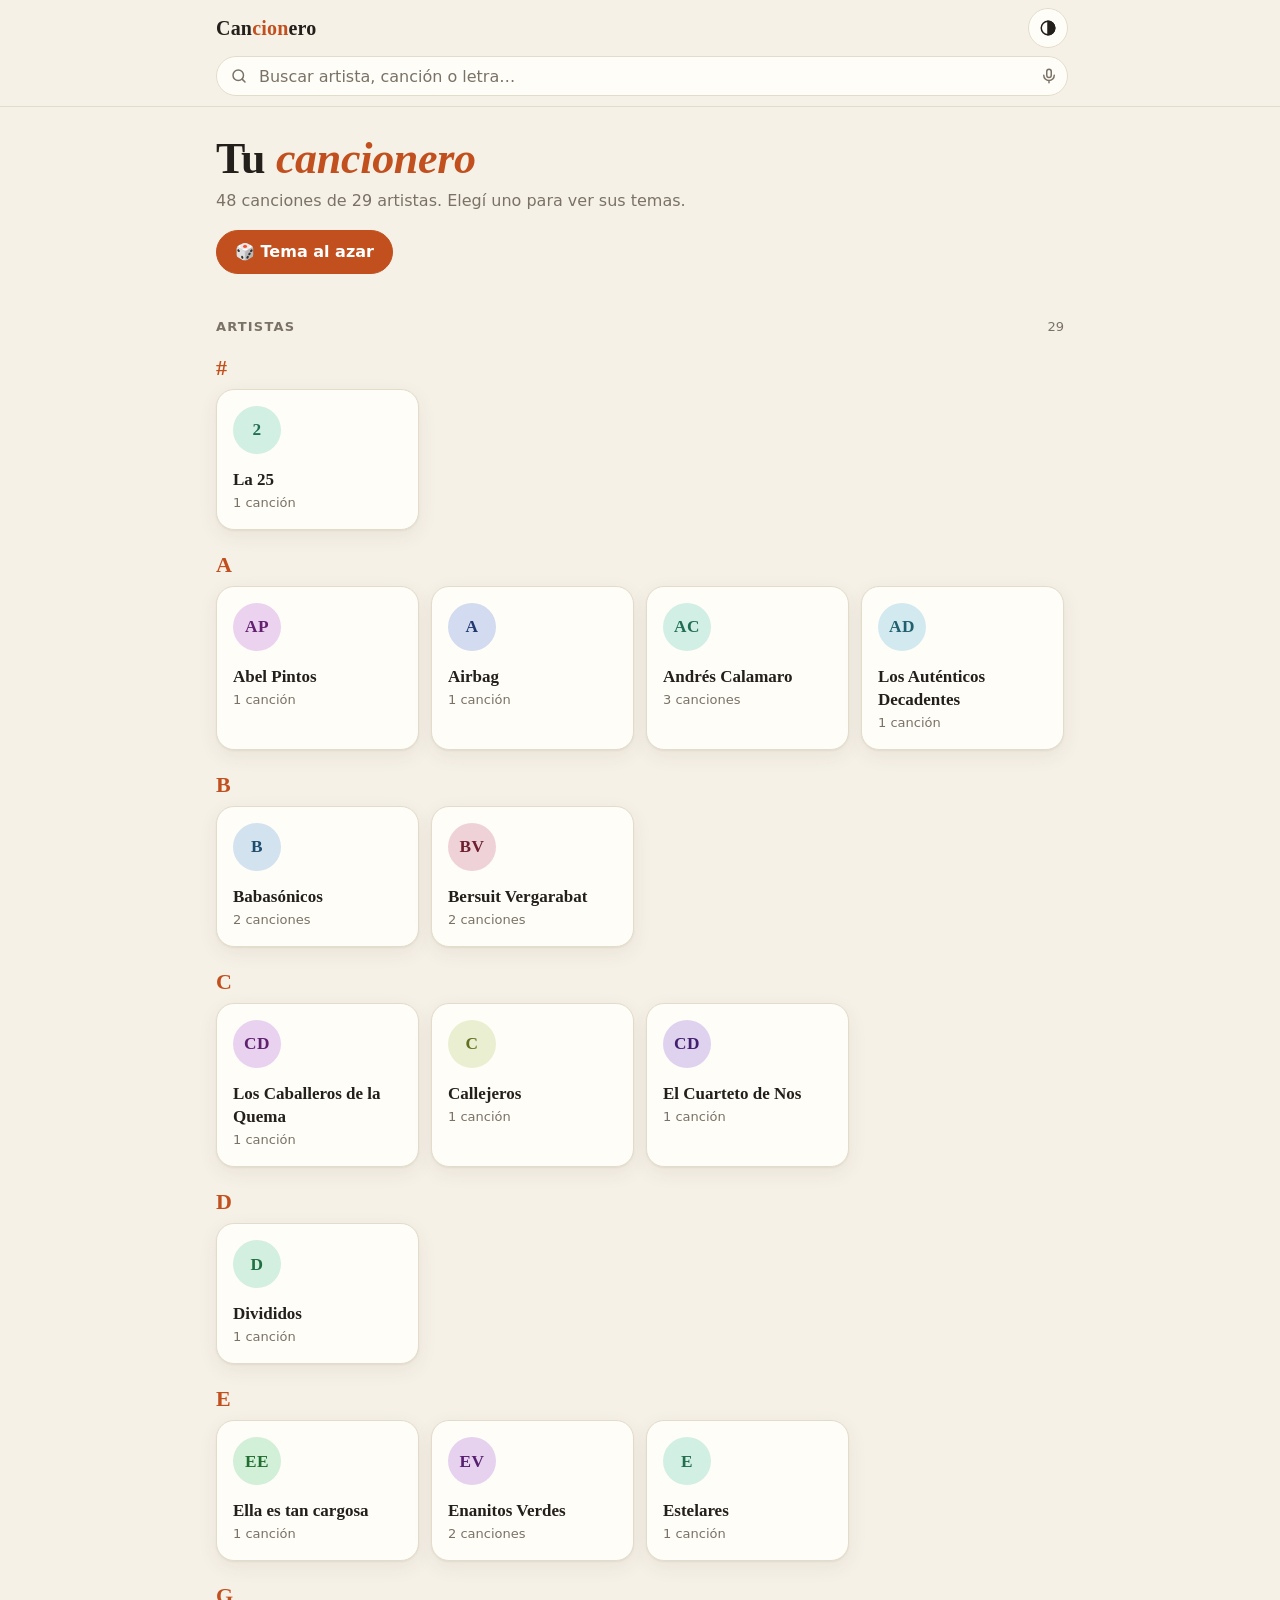
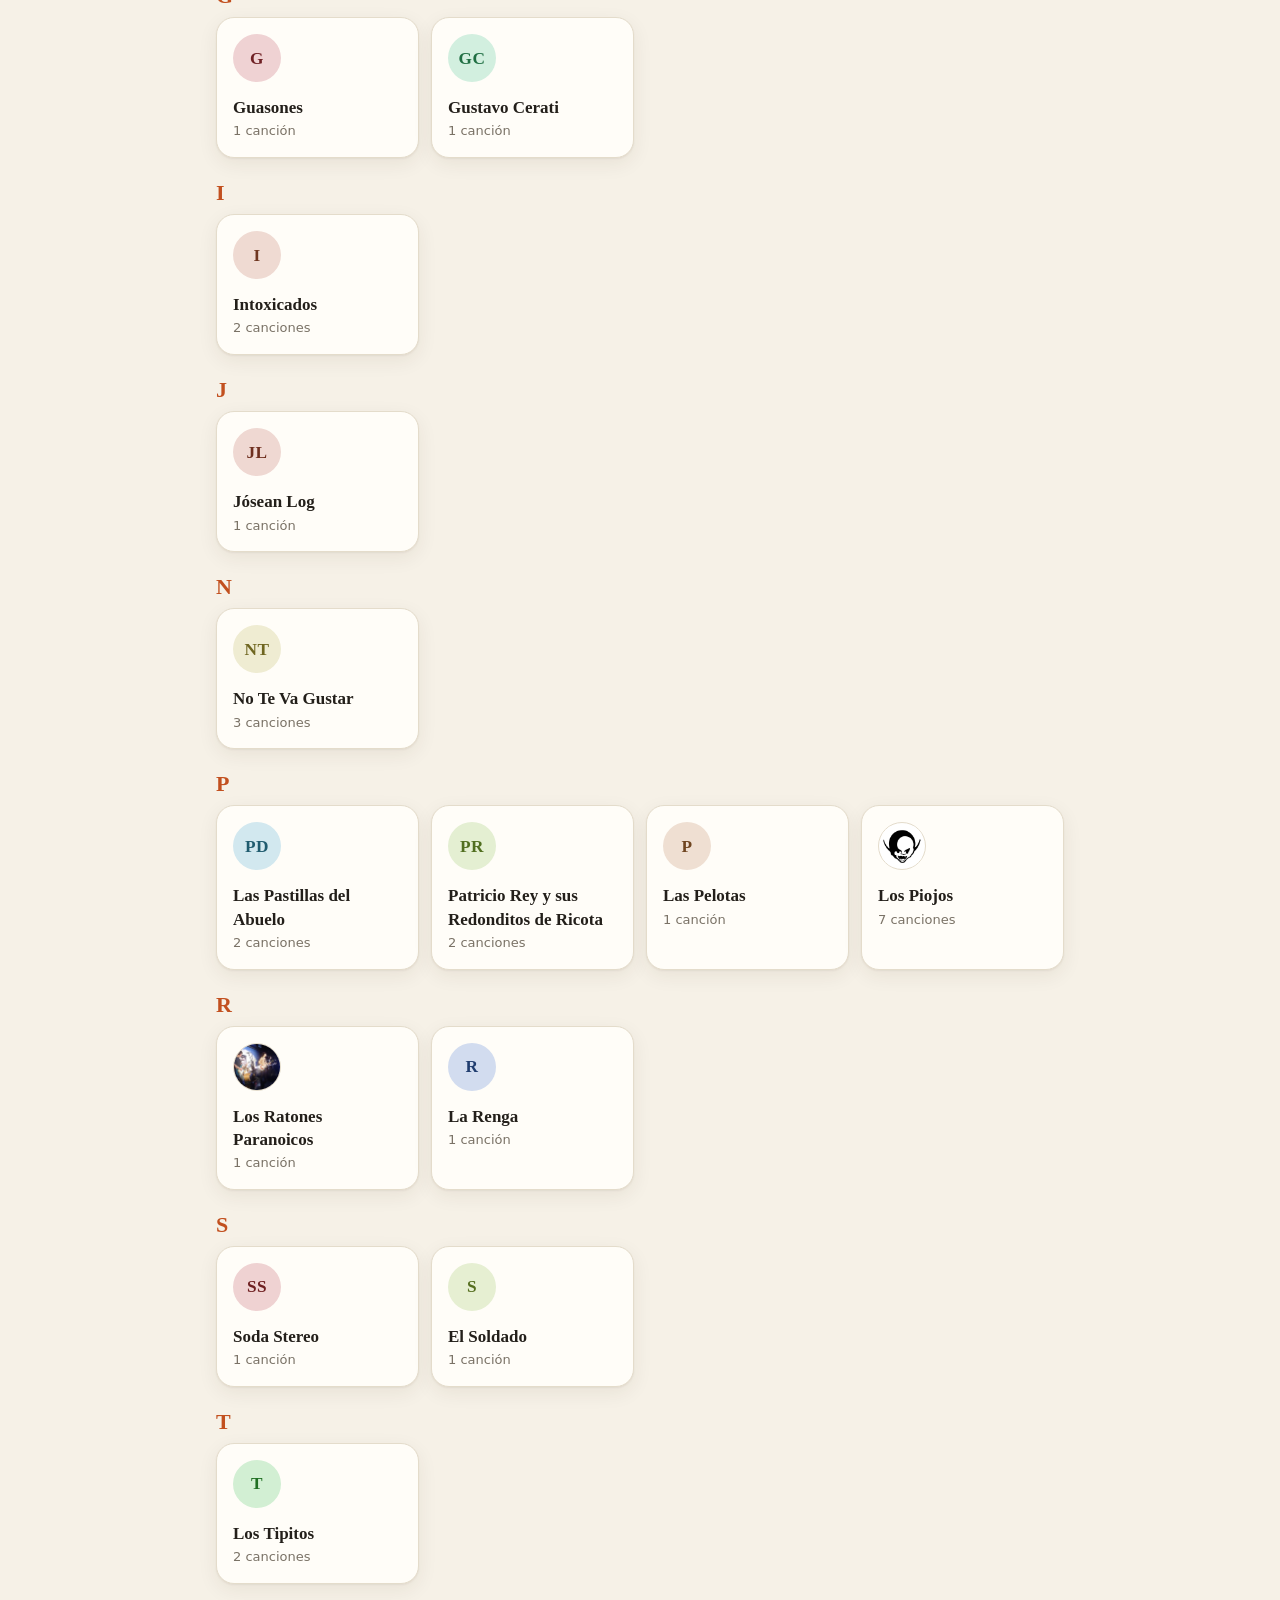
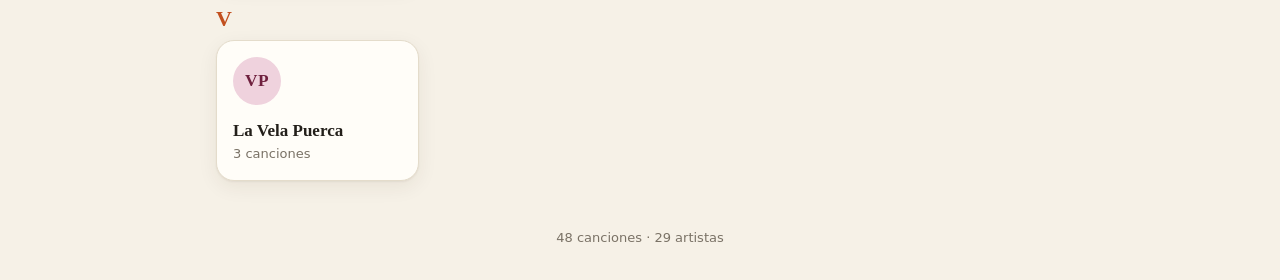
==== commit 9e296800: "Agregar Sisters (Divididos) Co-Authored-By: Claude Sonnet 5.5 <noreply@anthropic.com> Claude-Session" ====
--- a/index.html
+++ b/index.html
@@ -332,7 +332,7 @@
 
 <script>
 (function () {
-  var SONGS = [{"id": "callejeros-9-de-julio", "title": "9 de Julio", "artist": "Callejeros", "key": "F#", "body": "Charango\nintro:\n\nF#  A#m  C#  F#\n\nG#m  A#m  Ebm\n\nG#  C#  B  Ebm\n\n\nF#                 A#m\nOtro pabellon q se abre,\n                   C#\notra escuela entre rejas\nF#\notra flor q no esta...\n     G#m            A#m\nOtro delicuente q miente, roba,\n               Ebm\ngobierna y se va.\n        G#                  C#\nOtra tormenta en mi cabeza hace\n               B\nque no pueda parar de pensar\n\n\nF#                    A#m\nOtra vez otro boca y river\n                  C#\nq termina a las piñas\n              F#\narañando al final\n          G#m\nOtro entretenimiento\n        A#m\npara mi alma sin ganas\n               Ebm\ntendre que encontrar\n\n           G#\nOtra gran duda\n                  C#\nse desnuda en la noche\n                      B\nque me encuentra al final\nEbm            C#\notra vez sin paz...\n\nEst:\n\nEbm\nY en el medio\nB\nNo te encuentro\nF#                 C#\nme hundo en la ciudad\n        Ebm                B               F#              C#\nPor la nueve de julio voy con el miedo de no verte nunca mas\n       G#m\nPasan autos frente a mi\n        B                    F#\nPasa la vida se abre esta herida\n         Ebm        C#\nComo avenida por subir\n\nF#\nOtro vaso de cerveza\n     A#m                   C#                     F#\nbien fria que se llena, se prueba, se vacia y se va\n          G#m             A#m\nA otras amenazas mas fuertes que un vicio\n         Ebm\nnos someteran\n\n      G#                        C#                 B\notro pais ira dejando estos sucios a la posterioridad\nEbm              C#\ny otros lo sufriran...\n\nEst:\n\nEbm            B                  F#               C#\nY en el medio no te encuentro, me hundo en la ciudad\n         Ebm                      B        F#      C#\npor la nueve de julio voy con el miedo de no verte mas\n        G#m\npasan autos frente a mi\n          B                    F#\npasa la vida no cierra esta herida\n           Ebm        C#\ncomo avenida por subir\n\n\n\nF#  A#m  C#  F#\n\nG#m  A#m  Ebm\n\n\n           G#\nOtra gran duda\n                  C#\nse desnuda en la noche\n                      B\nque me encuentra al final\nEbm            C#\notra vez sin paz...\n\nEst:\n\nEbm\nY en el medio\nB\nNo te encuentro\nF#                 C#\nme hundo en la ciudad\n        Ebm                B               F#              C#\nPor la nueve de julio voy con el miedo de no verte nunca mas\n       G#m\nPasan autos frente a mi\n        B                    F#\nPasa la vida se abre esta herida\n         Ebm        C#\nComo avenida por subir\n\n\nF#  A#m  C#  F#\n\nG#m  A#m  Ebm\n\nG#  C#  B  Ebm B"}, {"id": "estelares-aire", "title": "Aire", "artist": "Estelares", "key": "Bm", "body": "E - A - E - A\n\nBm        E           F#m\nHice todo lo posible por seguir,\nBm           E           F#m     E\ncambié el color de mis ojos por marfil  ahaaa\nA    E                  A\nAcostumbrado a mentir,   acostumbrado a reír.\n\nBm        E           F#m\nVan mil días que no sé lo que decir,\nBm           E           F#m     E\nsin ideas de Buenos Aires a Junín,\nA    E\noyendo letras de folk,\nA\nleyendo un libro de amor.\n\n**intro\n\nBm        E           F#m\nTe busqué, pues cada vez que te encontré\nBm           E           F#m     E\ny en tus ojos no vi brillos como aquellos ahaaa\nA    E\nEl show en el Tinto Bar\nA\ncuando me viste cantar.\n\nBm        E           F#m\nY el verano trajo luces sobre el mar\nBm           E           F#m     E\ny entendí que hay mil maneras de dar ahaaa\nA    E\nAunque no te haya hecho bien\nA\na mi manera te amé.\n\n**intro\n\nBm7          C#m7             Bm7\n   No soy el tipo que parezco ser,\nC#m7              Bm7\nno soy el tipo que tú crees ver,\nC#m7              Bm7\nsé que no es fácil para mi ser yo\nE      D\nAhaa       ahahahahaha\n\n**intro\n\nBm7          C#m7             Bm7\nNo hay una sola razón para sufrir,\nC#m7              Bm7\nLas cosas siguen su curso como el rhin, ahaaa\nC#m7              Bm7\nEl río no tiene fin\nE      D\nSigue su vida en el mar.\n\nBm7          C#m7             Bm7\nY hoy estás radiante como Nueva York,\nC#m7              Bm7\nY yo estoy pensando en otro lugar\nC#m7              Bm7\nNo tengo nada que hacer...\nE      D\nEsto no da para más.\n\nBm7\nNo tengo nada que hacer,\nC#m7\nEsto no da para más...\nBm7\nEsto no da para más!"}, {"id": "los-piojos-al-atardecer", "title": "Al Atardecer", "artist": "Los Piojos", "key": "D", "body": "INTRO: D - C\n\nD\nAl atardecer\nCuando ella se va\nAm\nAl atardecer\nD\nSe va a trabajar\nAm\nAl atardecer\nC\nVa hasta la estación\nG\nY se toma el tren\nF#\nChiflan del furgón\nG\nMiran del anden\nD\nAl atardecer\n\nEm\nCalle de luna\nGente sin fortuna\nA\nY sin amor\nEm\nLuces y gatos\nRoces baratos\nA\nPor un alcohol\n\nD - C\n\nD\nAl atardecer\nCruza la ciudad\nAm\nAl atardecer\nD\nLas calles de tierra\nVan quedando atrás\nAm\nAl atardecer\nC\nHoy como estará\nG\nCuanto sacare\nF#\nComisario sucio\nG\nNi lo quiero ver\nD\nAl atardecer\n\nEm\nCalles de luna...\n\nD\nNo tengo mucho\nTiempo\nNo tengo mucho\nTiempo, Señor\nC\nAquí en la ciudad\nD\nNo tengo mucho\nTiempo\nNo hace mucho\nTiempo, que estoy\nC\nAquí en la ciudad, ya ve\nVa hasta la estación\nG\nY se toma el tren\nF#\nEl tercer vagón\nG\nMe dio suerte ayer\nD\nAl atardecer\n\nD - Am (distinto a la intro)\n\nC\nVa hasta la estación\nG\nY se toma el tren\nD\nAl atardecer\n\nCalles de luna....\n\nNo tengo mucho\nTiempo....\n(repite estrofa hasta el final)\n\nCoro:\nY si vos me das\nLo que yo busque\nAlguien para hablar\n\nY si vos me das\nLo que yo busque\nAlguien para estar."}, {"id": "no-te-va-gustar-al-vacio", "title": "Al vacío", "artist": "No Te Va Gustar", "key": "Bm", "body": "Bm       F#m\n  todo parece estar\nEm            D          F#\n  queriendo cerrar una herida\nBm          F#m\n  lejos de abandonar\nEm          D       F#\n  cerca de una despedida\n\nBm           F#m\n   no quiero más\nBm         F#m\n   verte pasar\n\nBm         G                   F#  F#sus4\n   solo me quiero sentar a esperar\n\n\nBm       F#m\n  lo fueron a matar\nEm            D          F#\n  y lo dejaron con vida\nBm          F#m\n  sin sospechar\nEm          D       F#\n  que todavía respira\n\nBm           F#m\n   no quiero más\nBm         F#m\n   verte pasar\n\nBm         G                   F#  F#sus4\n   solo me quiero sentar a esperar\n\nESTRIBILLO\n              Em      A      D       G\nque saltes al vacío y que no vuelvas nunca\nEm      G       F#                 Em       F#         Bm\ny que toda tu vida te mate la culpa de haberme robado una parte del alma\nG                         F#\ny es lo que a vos te hace falta\nBm D A    Bm D A\nalejarte de acá\n\nBm       F#m\n  vos querés enseñar\nEm            D          F#\n  pero te faltan ideas\nBm          F#m\n  vos sabés señalar\nEm          D       F#\n  pero esperá que te vean\n\nBm           F#m\n   no quiero más\nBm         F#m\n   verte pasar\n\nBm         G                   F#  F#sus4\n   solo me quiero sentar a esperar y rogar\n\nESTRIBILLO\n\n              Em      A      D       G\nque saltes al vacío y que no vuelvas nunca\nEm      G       F#                 Em       F#         Bm\ny que toda tu vida te mate la culpa de haberme robado una parte del alma\nG                         F#\ny es lo que a vos te hace falta\n\n              Em      A      D       G\nque saltes al vacío y que no vuelvas nunca\nEm      G       F#                 Em       F#         Bm\ny que toda tu vida te mate la culpa de haberme robado una parte del alma\nG                         F#\ny es lo que a vos te hace falta\nBm D A    Bm D A\nalejarte de acá"}, {"id": "los-piojos-ando-ganas", "title": "Ando ganas", "artist": "Los Piojos", "key": "Dm", "body": "Nota: el tema es un juego entre Dm y C, y al final de cada\nestrofa intercala un C#7.\n\nIntro: Dm - Dmsus4 - Dm - Dm9 - C - C9 - C9\n\n\n1era. guitarra:\nE--------------------------------------------------------------||\nA--------------------------------------------------------------||\nD--------------------------------------------------------------||\nG--------------------------------------------------------------||\nB---------------------------------------------5--8--8h10--8--5-||\nE--8--8--8--7--8--8--3--5---8--8--8--7--8--8-------------------||\n\nDm7\nAndo ganas de encontrarte\nC\ncuánto lejos que estás acá\nDm7\nando ganas de encontrarte\nC\nando lejos, más no me da\nDm7 C\nllora, llora, llora mi pena de amor\nDm7 C\nllora, llora, llora mi pena por vos\nDm7 C\nllora, llora, llora mi pena de amor\ny amale.\n\nF\nA mí sí que me gustan tus piernas mecerse\nC\ncomo si fueran olas\nC#\npor lo que se ve\nF\nme gustó tu mar y tu\nC\ncanoa\n\nDm7\nAndo ganas de encontrarte\nC\nde una buena vez por todas\nDm7\nel invierno largo se fue\nC\ny ya cambiaron las modas\n\nDm7 C\nllora, llora, llora mi pena de amor...\n\nF\nA mí sí que me gustan tus piernas mecerse\nC\ncomo si fueran olas\nC#\npor lo que se ve\nF\nme gustó tu mar y tu\nC\ncanoa\n\nDm\nSólo una cosa te digo\nC\nyo necesito un abrigo\nDm7\nque en esta tierra hace frío\nC\nsi no estás al lado mío\nDm7\ny como vos no hay ninguna\nC\nno brilla tanto la luna\nDm7\nando ganas de encontrarte\nC\nquiero llevarte pa' marte.\n\n\n\nAcorde C#:\n\\X____O/\n 4OOOOOO\n  ||||||\n  ||OOO|\n  ||||||"}, {"id": "los-tipitos-brujeria", "title": "Brujería", "artist": "Los Tipitos", "key": "D", "body": "D\nNadie puede hablar en serio de algo así\n      F#m                        G\nNadie puede tragarse ese buzón\nG\nCrucifijo, cinta roja, ristra de ajo\n        D\nNadie puede\n\n\nD\nDi con ella un verano\n                 F#m\nEn un pueblo una casa\nF#m                 G\nMuy cerca del mar\nG\nNos perdimos en la noche\n                        D\nNuestros brazos, en los besos\n\n\n       G        A Bm         F#m   Em\nY dijo: \"Brujería, hice brujería\nEm          A\nPinché tu muñeco\"\n       D              G  G/F#  Em\nLe dije: \"Eso no me alarma\"\nEm             A              D\nY ahora no puedo olvidarla\n\n\nD\nMe di cuenta enseguida\n                    F#m\nQue nada de esto sería\nF#m                  G\nDifícil de abordar\nG\nYo no creo en los milagros\n                     D\nPero a ver si hoy sucede\n\n\nD\nUna noche como aquella\n                  F#m                       G\nDonde tropecé con ella, a orillas del mar\nG                                           D\nPuse velas, paño rojo, crucifijo, ristra de ajo\n\n\nD            G\nY entonces\nG       A Bm        F#m    Em\nBrujería, hice brujería\nEm          A\nPinché su muñeco\n        D            G       Em\nY grité: \"Quiero olvidarla\"\nEm                 G\nY ahora no puedo\n\n\nG       A Bm         F#m    Em\nBrujería, hice brujería\nEm          A\nPinché su muñeco\n        D            G  G/F#  Em\nY grité: \"Quiero olvidarla\"\nEm         A\nY ahora no puedo\nA              D\nResucitarla"}, {"id": "las-pastillas-del-abuelo-calipso", "title": "Calipso", "artist": "Las Pastillas del Abuelo", "key": "D", "body": "Nota: quien subió la canción indica el tono G.\n\n A                         G\nUna vez más siento la necesidad\nA                                  G\nDe respirarte en los ambientes más oscuros\nA                           G\nDe desafiar las leyes de la gravedad\nA                             G\nFalsa alegría cambiada por tu cianuro\n\nC                       A\nNecesidad de unirme al ghetto\nC                   A\nDe los que apelan a besarte\nC                  A\nEn escondites bien secretos\nD\nCon la locura como estandarte\n\nF#m                   Bm\nNo te permito que me saques todo el hambre\nF#m                  Bm\nQue me acostumbres a atar todo con alambre\n    G                    A\nMe das mil canciones de buena madera\n\nF#m                        Bm                G\nCualquier estación para mi es primavera con vos\n                A\nPero cuando te vas\n\n      D               G                      A\nMe dejás con la más dulce pena matándome adentro\n      D               G                      A\nY un otoño vacío en el centro que sólo se llena\n             G\nCon un poco más\n                       A\nDe tu esencia en las venas\n\nA                             G\nMe pongo goma, me pongo parlanchín\nA                                G\nVoy rebotando de Argentina hasta Japón\nA                                     G\nMe cuelgo con historias que no tienen fin\nA                               G\nY me preocupo por problemas sin solución\n\nC                      A\nVoy escuchando Dancing Moon\nC                     A\nLa sonrisa de oreja a oreja\nC                 A\nEs un problema de actitud\nD\nY ahora los dejo pensando con esta moraleja\n\n F#m                         Bm\nPonete bien si no hay quien salte y no hay un cobre\nF#m                        Bm\nQue de esta miel mejor que falte y no que sobre\n    G                    A\nTe da mil canciones de buena madera\n\n F#m                        Bm                G\nCualquier estación para mi es primavera con vos\n                A\nPero cuando te vas\n\n     D               G                      A\nMe dejás con la más dulce pena matándome adentro\nD                   G                     A\nY un otoño vacío en el centro que sólo se llena\n             G\nCon un poco más\n                        A\nDe tu esencia en las venas\n\n    F#m                   Bm\nQue algo tan lindo me haga mal es una pena\nF#m                       Bm\nMe hace poner una de cal, veinte de arena\n   G                    A\nMe da mil canciones de buena madera\n\n    F#m              Bm                      G\nCualquier estación para mi es primavera con vos\n               A\nPero cuando te vas\n\n  D                   G                     A\nMe dejás con la más dulce pena matándome adentro\nD                      G                  A\nY un otoño vacío en el centro que sólo se llena\n            G\nCon un poco más\n                        A\nDe tu esencia en las venas"}, {"id": "los-tipitos-campanas-en-la-noche", "title": "Campanas en la noche", "artist": "Los Tipitos", "key": "Em", "body": "Em                              C\nUn hombre de frente a una ventana\n                  D\nSúper lucida la mirada\n                    G\nRecorre el paisaje y no\n     B7            Em\nNo es su interior es luna\n                   C\nSon sombras lejanas del bosque\n                    D\nEs algo raro en las estrellas\n                       G\nSonidos que inducen temor\n  B7                    C\nY también melancolía de esperar,\n    D\nDe esperar.\n\nESTRIBILLO\n                    E\nQue esperan que ella vuelva\n      Am          D\nY le diga: aca estoy mi amor\n    Bm           C\nNo existe el olvido\n       D              E\nAca estoy mi amor de vuelta\n      Am          D\nHe vencido, ¿lo puedes creer?\n    Bm           C\nNo existe el olvido mi amor\n   D\nNo existe...\n\nVERSO\nEm                             C\nSu mente inquieta se puebla de historias\n                  D\nSu cuerpo es solo memoria\n                   G\nEs eso que hay que sentir\n    B7        Em\nCon paciencia infinita\n                   C\nAndando las calles ajenas\n                      D\nDe hombres que al fin le dan pena\n               G\nCampanas en la noche\n       B7                C\nRuidos de melancolía que esperan\n    D\nQue esperan...\n\nEm                        C\nDelirio, tremendo ficción literaria\n                    D\nSecretos que fueron plegaria\n                   G\nEspejo maldito que al fin\n        B7      Em\nDuplico toda su vida\n                   C\nAndando las calles ajenas\n                      D\nDe hombres que al fin le dan pena\n               G\nCampanas en la noche\n       B7                C\nRuidos de melancolía que esperan\n    D\nQue esperan..."}, {"id": "josean-log-chachacha", "title": "Chachachá", "artist": "Jósean Log", "key": "C", "body": "Nota: capo en el 5to traste para que suene como ukelele.\nEl G se hace normal (320003) pero soltando la e final; según el ritmo, G* (320000).\nEl E7 también se puede hacer x76750.\nRasgueo: con el pulgar hacia abajo y después subís. Si escuchás esta versión,\nes fácil sacar el ritmo.\n\nIntro: C - Am - Em - E (x2)\n\nC                             Am    Em\nDame de tu vida y de tu tiempo\n         E\nSuficientes para ver\nC                           Am     Em\nDentro de tus ojos el momento\n          E\nQue me obligue a renacer\n\nC       Am             Em\nDame vida y dame aliento\n              E\nQue yo ya perdí el conocimiento\nC         Am          Em\nSólo quédate un momento\n             E\nHasta evaporarnos en el viento\n\nF            G         C            E\nNo hay motivos para decirnos adiós tan pronto\nF       G        C             E\nSigo vivo créemelo mi amor no soy tan tonto\n\nF        G            C\nSi tú quisieras esta noche\n         E7         F\nIr a bailar un chachachá\nF       G\nYo te puedo enamorar\n\nC - Am - Em - G\n\nC                           Am    Em\nDame de tu vida y de tu tiempo ¡Ooh!\n         E\nQue te quiero conocer\nC                        Am    Em\nDéjame sentir el movimiento ¡Ooh!\n       E\nDe tu cuerpo al florecer\n\nC       Am             Em\nDame vida y dame aliento\n              E\nQue yo ya perdí el conocimiento\nC         Am          Em\nSólo quédate un momento\n             E\nHasta evaporarnos en el viento\n\nF            G         C            E\nNo hay motivos para decirnos adiós tan pronto\nF       G        C             E\nSigo vivo créemelo mi amor no soy tan tonto\n\nF        G            C\nSi tú quisieras esta noche\n         E7         F\nIr a bailar un chachachá\nF       G\nYo te puedo enamorar\n\nC - Am - Em - G (x2)\n\nF            G         C            E\nNo hay motivos para decirnos adiós tan pronto\nF       G        C             E\nSigo vivo créemelo mi amor no soy tan tonto\n\nF        G            C\nSi tú quisieras esta noche\n         E7         F\nIr a bailar un chachachá\nF       G\nYo te puedo enamorar"}, {"id": "no-te-va-gustar-chau", "title": "Chau", "artist": "No Te Va Gustar", "key": "Bm", "body": "INTRO Bm Em A D F#   x 2\n\nBm                      Em\nEstábamos los dos mirando el mar\nA              D    F#\ncuando la tarde moría\nBm             Em\ncomo moría lo nuestro\nA             D     F#\njuro que no lo sabia.\n\nBm              Em\nMire para mi derecha\nA            D      F#\nvi que desaparecías\nBm                 Em\ngrite con todas mis fuerzas\nA               D    F#\ny note que no me oías.\n\nBm  Em    A                    D      F#\nMe quede toda la noche en la arena\nBm  Em    A                    D      F#\nintente que algo valiera la pena\nBm\nno puedo conseguir\nG\ncambiar, ni corregir\nEm                     F#\nlo que me corre en las venas.\n\nESTRIBILLO\n\nBm    Em\nCorazón,\nA               D    F#\nhoy no dejes de latir\nBm             G\nte alejaste un día\nEm              F#\nahora decidiste venir.\n\nINTRO Bm Em A D F#   x 1\n\nBm                   Em\nHa pasado mas de un año y vos no estas\nA                    D       F#\npor que habría de creerte?\nBm               Em\nhubiera dado la vida y mucho más\nA                  D       F#\npor solo volver a verte.\n\nBm                 Em\nNo podría darme el lujo\nA                  D     F#\nde ceder ante tu llanto\nBm                  Em\nno pienso abrir las heridas\nA                   D     F#\nde haberte querido tanto.\n\nBm     Em\nEscuche\nA                 D       F#\npero deje que se fuera\nBm     Em\nrecordé\nA                 D       F#\ntodo lo libre que era\nBm\nNo puedo conseguir\nG\ncambiar, ni corregir\nEm                     F#\nlo que me corre en las venas.\n\nESTRIBILLO\n\nBm    Em\nCorazón,\nA               D    F#\nhoy no dejes de latir\nBm             G\nte alejaste un día\nEm              F#\nahora decidiste venir\n\nBm    Em\nCorazón,\nA               D    F#\nhoy no dejes de latir\nBm             G\nte alejaste un día\nEm              F#\nahora decidiste venir.\nBm\nChau!"}, {"id": "los-piojos-civilizacion", "title": "Civilización", "artist": "Los Piojos", "key": "Am", "body": "INTRO: Am - Dm - C - G\n(siempre punteados)\n\nAm\nHay algo que está sonando\n Dm\nseguro que ya lo oías\nC\nla tierra está vibrando\nG\ncon distinta melodía.\n\nAm\nNi dioses locos de furia\n Dm\nni demonios vengativos\nC\nni naves extraterrestres\nG\nni algún cometa perdido.\n\nAm\nLa historia es mucho más clara\n Dm\ny tiene también sentido\nC\nla tierra se está quitando\nG\nde encima al peor enemigo.\n\n\nAm\nVienen los cuatros jinetes\n Dm\ncabalgando vienen digo\nC\nagua, tierra, fuego y aire\nG\nvienen de tu propio ombligo.\n\nAm                   Dm\nOh oh oh oh,\n C                    G\ncosas de la civilización.\n\n\nAm\nQue todo ya está montado\n Dm\nque millones de despidos\nC\nel camino es complicado\nG\nquizá como nunca ha sido.\n\n\nAm\nAnoche soñé con Manu\n Dm\ny esta melodía cantaba\nC\nalguien encendía un asado\nG\nalguien de lejos llegaba.\n\nAm\nY si viene un río gris\n Dm\nque separe al mundo en dos\n C                       G\nquisiera quedar del mismo lado\n\nnena que vos (bis).\n\nAm\nUn nuevo desierto,\n Dm\nun nuevo granizo,\nC\nsaben quien lo hizo\nG\nanda por acá.\n\n\nAm\nDios perdona,\n Dm\nel hombre a veces,\nC\nla naturaleza nunca\nG\nanda por acá.\n\n\nAm\nNo te olvides del mamut,\nque no termino el vermouth.\n Dm\nno te olvides del mamut,\n                             C\nque no termino el vermouth\nG\npor alla\n\n\nNota: suena mejor si hacen todos los acordes con cuerda pisada,\ny en la mayor parte de la canción C es en traste 8 y G en el 10.\n\nEn los estribillos hace esto:\n\nE-12---------12-----12--------------\nB---13---------13-----13----------12\nG-----12/14------14-----12--10/12-12\nD-----------------------------------\nA-----------------------------------\nE-----------------------------------"}, {"id": "los-piojos-como-ali", "title": "Como Alí", "artist": "Los Piojos", "key": "Gm", "body": "Intro y riff\n      Gm                           F\n--------------------------------------------------\n-----------------------------------6--5-----------\n-----------7-----------7-----------------5--7-----    x2\n--5--7--8-----5--7--8-----5--7--8-----------------\n--------------------------------------------------\n--------------------------------------------------\n\nGm\nEs la nueva sensación, la nueva generación,\nF                        Gm\nes un salto, es un frenesí\nGm\nRebotando por doquier, de la villa hasta Blaquier\nF                         Gm\nsoy Jacobo Flash, el saltarín\n\nRiff x2\n\nGm\nHay un bombo criminal un relámpago virtual,\n   F                        Gm\nhay enanos corriendo por ahí.\nGm\nhay mujeres que no son dealer pifia sin poción,\n    F                         Gm\ny yo recién llegado de Chajarí\nGm\nRebotín rebotán de la vera vera land\n     F                            Gm\nde la pista a la cabina cuantos bichos tiene encima\nGm\nTengo los dedos supersensitivos\n F                   Gm\nTengo los ojos de Darin\n\n\nC                           Gm\nY en esta danza soy rey sin corona\nC                           Gm\ny en esta danza q no tiene fin,\nF                         E            D#\nyo voy saltando sin par, voy a quedar\n                  D\nvoy a quedar como Alí\n\nRiff x2\n\n\nGm\nQue esta mina me buscó, que esta mina me encontró,\n  F                            Gm\nque esta mina no me quiere dejar,\nGm\nyo no entiendo que hay en mi, yo no se que pasa aquí,\n F                   Gm\nsolamente dejenme mirar\n\nGm\nY yo casi soy doctora y no duermo ni una hora\n F                                Gm\na veces veo al bisabuelo con Dorrego en la cocina\nGm\ny yo soy clop, el nuevo chico top,\n    F                                     Gm\narranco el miercoles saliendo, de la oficina\n\n\nC                             Gm\nY todo el mundo saltando contento\nC                                Gm\nporque alla afuera te espera el país,\n  F                      E           D#\ny yo me elevo al compás, dj sin paz\n               D\ny desde aca veo Berlin\n\n\nC                           Gm\nY en esta danza soy rey sin corona\nC                           Gm\ny en esta danza que no tiene fin,\nF                         E            D#\nyo voy saltando sin par, voy a quedar\n                  D\nvoy a quedar como Alí\n\n\nC                             Gm\nY todo el mundo saltando contento\nC                                Gm\nporque alla afuera te espera el país,\nF                       E           D#\ny yo me elevo al compás, dj sin paz\n               D\ny desde aca veo Berlin\n\n\nC                           Gm\nY en esta danza soy rey sin corona\nC                           Gm\ny en esta danza que bailo en un ring,\nF                         E            D#\nyo voy saltando sin par, voy a quedar\n                  D\nvoy a quedar como Alí\n\nGm\nEmborrachar mi corazón\n     F             Gm\ny rebotar quiero yo..."}, {"id": "andres-calamaro-corazon-en-venta", "title": "Corazón en venta", "artist": "Andrés Calamaro", "key": "E", "body": "Riff Intro [E - A] X2\n\n       E\nGran alfombra roja, olvidar es divino\n   A\ny fuerte la fuerza del destino,\n       E\ncuerda floja, al moscardón\n  A\ny eso que parece un corazón.\n\n   E                 G#m                  A\nParece que mi cámara lenta ya perdió la cuenta,\n              E\ny no está contenta,\n     E                G#m\nmi muñeco vudú, se perdió en la tormenta,\n  A              B7\ncon mil alfileres clavados\n E           G#m\nen mi corazón en venta,\n A             E\nque nadie viene a comprarlo.\n E            G#m\nMi corazón en venta,\n A             B\ndicen que se revienta.\n E\nQué versión violenta,\n A\nla que se cuenta por ahí.\n\n A              B\nSe dice de mí que nunca vuelvo\n A              B\ny siempre me estoy yendo a ningún lugar,\n A              B                    E\nque tengo que parar de navegar, ya me di cuenta,\n                    A\nme lo dijo mi corazón en venta,\n               E\nfeliz Navidad sangrienta\n  A                       E\nte desea mi corazón en venta.\n\n\nInter: C#m  G#m  A  B\n       C#m  G#m  A  B   Bb  C7\n\n\n\n  F                  Am                  Bb\nParece que mi cámara lenta ya perdió la cuenta,\n              F\ny no está contenta,\n     F                 Am\nmi muñeco vudú, se perdió en la tormenta,\n Bb              C7\ncon mil alfileres clavados\n F           Am\nen mi corazón en venta,\n Bb                   F\nque nadie viene a comprarlo.\n       F           Am\nMi corazón en venta,\n Bb            C7\ndicen que se revienta.\n        F\nQué versión violenta,\nBb\nla que se cuenta por ahí.\n\nBb                       C7\nSe dice de mí que nunca vuelvo\n                   Bb                 C7\ny siempre me estoy yendo a ningún lugar,\n    Bb                     C7             F\nque tengo que parar de navegar, ya me di cuenta,\n                         Bb\nme lo dijo mi corazón en venta,\n           F\nfeliz Navidad sangrienta\n      Bb                    F\nte desea mi corazón en venta."}, {"id": "babasonicos-como-eran-las-cosas", "title": "Cómo eran las cosas", "artist": "Babasónicos", "key": "G", "body": "Intro (se recomienda arpegiar la secuencia):\nG - Am - C - G\n\nG\nCreo que es momento\nAm\npara otra bomba de humo\nC           G\ny batirme en retirada\n\nBm7          Am\nNuestra sociedad... me perjudica\nF       G\nvos no sos una chica cualquiera...\n\n(sin rasguido)\nEm                           Am\n...    Que ridículo es que pienses\nC                        G\nque todo es tuyo, inclusive yo\n\nBm7           Em\n... Todo eso tuyo puede ser\nC                           Bm7\npero esta noche es para los dos\nC                        G\nQuizá fue la mañana en que vendados los dos\nEm                       Am\ndescubrimos cómo eran las cosas\nC                      B7\ny sin abrir los ojos nos teletransportamos\n(sin rasguido, 1 movimiento hacia abajo)\nEm                  B7\na donde desearíamos estar\n\nG\nEntonces deshace el hechizo\nAm\nque me obliga a arrastrarme\nC                G\nentre Guinea y tus sabanas\nBm7                 Am\nNuestra sociedad no ayuda mucho\nF        G\nmientras la pasas bien yo lucho\n\nC                      G\nQuizá fue la mañana en que vendados los dos\nEm                       Am\ndescubrimos cómo eran las cosas\nC                      B7\ny sin abrir los ojos nos teletransportamos\n(con rasguido)\nEm                  B7\na donde desearíamos estar\n\nC                      G\nQuizá fue la mañana en que vendados los dos\nEm                       Am\ndescubrimos cómo eran las cosas\nC                      B7\ny sin abrir los ojos nos teletransportamos\n(sin rasguido, 1 movimiento hacia abajo)\nEm                  B7\na donde desearíamos estar\n\nC\nPero tanto lo siento\nB7\nque sólo es un momento\nEm                B7\nque todos deberíamos pasar\n\nC                      G\nQuizá fue la mañana en que vendados los dos\nEm                       Am\ndescubrimos cómo eran las cosas\nC                      B7\ny sin abrir los ojos nos teletransportamos\n(con rasguido)\nEm                  B7\na donde desearíamos estar\n\nC                      G\nQuizá fue la mañana en que vendados los dos\nEm                       Am\ndescubrimos cómo eran las cosas\nC                      B7\ny sin abrir los ojos nos teletransportamos\n(sin rasguido, 1 movimiento hacia abajo)\nEm                  B7\na donde desearíamos estar\n\nNota: el tema se toca sin capo y con afinación standard."}, {"id": "soda-stereo-de-musica-ligera", "title": "De música ligera", "artist": "Soda Stereo", "key": "Bm", "body": "Intro:\nBm-G-D-A\nBm-G-D-A (x4)\n\nBm          G D       A         Bm    G D  A\nElla durmio,    al calor de las masas\nBm           G  D     A          Bm  G D  A\nY yo desperté,    queriendo soñarla\nBm                 G D   A          Bm     G D  A\nAlgún tiempo atras,    pensé en escribirle\nBm             G D        A          Bm  G D   A\nY nunca sortié,    las trampas del amor\n\nCORO:\n\nBm         G-D-A               Bm  G-D-A\nDe aquel amor,    de música ligera\nBm         G-D-A               Bm  G-D-A\nNada nos libra,   nada más queda\n\nBm          G-D   A            Bm G-D-A\nNo le enviaré,    cenizas de rosas\nBm            G-D       A       Bm   G-D-A\nNi pienso evitar,   un roce secreto\n\nCORO:\n\nBm         G-D-A               Bm  G-D-A\nDe aquel amor,    de música ligera\nBm         G-D-A               Bm  G-D-A\nNada nos libra,   nada más queda\n\nSolo\n\nCORO:\n\nBm         G-D     A           Bm  G-D-A\nDe aquel amor,    de música ligera\nBm         G-D    A         Bm  G-D  A\nNada nos libra,   nada más queda,   nada mas\nBm-G-D-A                    Bm-G-D\n\nA         Bm  G-D  A         Bm\nnada más queda,   nada mas queda\n\nA         Bm  G-D  A         Bm\nnada más queda,   nada mas queda"}, {"id": "guasones-down", "title": "Down", "artist": "Guasones", "key": "G", "body": "Intro: G-A-D  G-A-D-G  X2\n     G        A   D          G\nRecuerdo los años pasados vendiendo\n    G          A          D\nmi alma en un sucio callejón\n     G        A           D         G\nesperando con ansias el momento oportuno\nG         A       D\npara alejarme de vos.\n   G        A        D           G\nCerraba los bares de noche y de día\n   G           A       D\ncreyendo que ibas a volver,\n     G           A         D        G\nsintiendo en mis venas tu fuego, divina,\n    G       A         D\ncorrer y correr, y correr.\n\n                    G     A    D\nY eso me pone muy down, down, down.\n                  G     A    D\nEso me pone muy down.\n                    G     A     D\nY eso me pone muy down, down, down.\n                     G\nDame un poquito de down.\n\nRIFF (1ra guitarra) x4\nE |- - - - - - - - - - - - - - --|\nb |- - - - - - - - - - - - - - --|\nG |- - -11-14-12-11 - 12-11- - --|\nD |-- - - - - - - -14- - - 12- - |\nA |- - - - - - - - - - - - - - - |\nE |- - - - - - - - - - - - - - - |\n\n\n       G       A            D       G\nQué bellos momentos que me dio la vida\n     G      A        D\nel gran colegio Nacional,\n       G          A         D          G\nlas chicas más lindas, más putas de todas\n     G      A       D\ncon un corazón especial.\n    G     A          D         G\nY tuve maestros de todos los palos\n     G       A            D\nlesbianas, gays, mucho más,\n     G        A          D           G\nel sexo en rebaño y la droga en el baño,\n    G         A             D\nvolvamos el tiempo hacia atrás.\n\n                   G      A     D\nY eso me pone muy down, down, down\n                  G      A     D\nEso me pone muy down.\n                    G     A     D\nY eso me pone muy down, down, down.\n                     G\nDame un poquito de down.\n\n  G         A        D        G\nAhora de grande voy sin incentivo\n    G       A        D\nno tengo ganas de seguir.\n   G        A        D        G\nCamino y camino buscando un amigo\n    G     A         D\nque me diga a dónde ir.\n      G        A       D         G\nDe cuando en cuando tomo la guitarra,\n     G          A         D\ntransformo el veneno en papel\n   G      A     D       G\ny una melodía dice todavía\nG        A        D\nnos volveremos a ver.\n\n\n                   G      A     D\nY eso me pone muy down, down, down.... X4 Y DESPUÉS REPITE\nCON EL RIFF"}, {"id": "las-pastillas-del-abuelo-duda", "title": "Duda", "artist": "Las Pastillas del Abuelo", "key": "A", "body": "Riff\ne ------------\nb ---3/4/3-0--\ng ------------\n\nRiff A9 A9* Riff E E* x2\n\nA9                     A9*\nNose si el tiempo es propio\nE      E*\nde nuestra conciencia\nA9        A9*         E    E*\nnose si existe de verdad\nA9                A9*\nnose quien pueda comprobar\nC#m               B9\nsi todo es una foto\nA9                 F#m\no va al ritmo de un tic tac\nC#m                 B9\no va al ritmo de un tic tac\n\nRiff A9 A9* Riff E E*\n\nA9     A9*           E   E*\npero que diferencia hay\nA9           A9*\nsi de la conciencia\nE                E*\nno nos podemos librar\nA9        A9*\nesa guia inata y leal\nC#m       B9\nque vos bien sabes\nA9                F#m\nno siempre podemos respetar\nB9\nno siempre podemos\n\nE\ny hoy debe ser la tuya\nB9\nmi peor enemiga\nF#m                   A\nla que te hecha la culpa\nE         B9                   F#m\npor no saber aguantar tus ganas y las mias\nA\nde parpadear una vez mas\nE\nvos no te preocupes\nB9\nque yo voy a intentar\nF#m\nque pegue media vuelta\nA\ny patee para alla\nE         B9\nse que no es irreversible este proceso\nF#m                 A\npero no quiero que vaya hacia atras\n\nRiff A9 A9* Riff E E* x2\n\nA9            A9*\nyo por ateo irracional\nE                   E*\nno tengo a quien rogarle\nA9            A9*\nvos tan insegura\nE     E*\nque queres cambiar de vida\nA9            A9*\nyo de la esperanza\nC#m      B9\nun mal amigo\nA9                     F#m\ny vos tan fragil como aquella hojita que\nB9\nme pediste que guarde\n\nE\ny hoy debe ser la tuya\nB9\nmi peor enemiga\nF#m                   A\nla que te hecha la culpa\nE         B9                   F#m\npor no saber aguantar tus ganas y las mias\nA\nde parpadear una vez mas\nE\nvos no te preocupes\nB9\nque yo voy a intentar\nF#m\nque pegue media vuelta\nA\ny patee para alla\nE         B9\nse que no es irreversible este proceso\nF#m                 A\npero no quiero que vaya hacia atras\nE\ny hoy debe ser la tuya\nB9\nmi peor enemiga\nF#m                   A\nla que te hecha la culpa\nE         B9                   F#m\npor no saber aguantar tus ganas y las mias\nA\nde parpadear una vez mas\nE\nvos no te preocupes\nB9\nque yo voy a intentar\nF#m\nque pegue media vuelta\nA\ny patee para alla\nE         B9\nse que no es irreversible este proceso\nF#m                 A\npero no quiero que vaya hacia atras\n\nC#m B9 F#m A x4\n\nC#m                     B9\ny si es que el tiempo existe\nF#m              A\nyo quiero compartirlo\nC#m            B9\nsi todo es una foto\nF#m  A\nyo quiero estar\nC#m  B9\nal lado tuyo\nF#m  A\nal lado tuyo quiero estar\nC#m   B9\nen la foto quiero estar\nF#m  A\nal lado tuyo...\n\nA9  X 0 2 2 0 0\nA9* X 0 4 4 0 0\nE   0 2 2 1 0 0\nE*  0 2 2 1 0 2\nC#m X 4 6 6 5 4\nB9  X 2 4 4 2 2\nF#m 2 4 4 2 2 2\nA   X 0 2 2 2 0"}, {"id": "la-vela-puerca-en-el-limbo", "title": "En el limbo", "artist": "La Vela Puerca", "key": "Dm", "body": "El Cm raro:\nCm*\ne|-X--|----|\nB|-X--|----|\ng|----|----|\nD|-X--|----|\nA|----|----|\nE|----|----|\n\n\nDm         F                   C     Cm*\nHoy me siento que puedo hacer todo\nDm          F           C        Cm*\nHoy la luna me invita a seguir\nDm          F               C       Cm*\nY ella esta sentadita en el limbo\nDm         F                C     Cm*\nDiciéndome donde no hay que ir.\nDm         F            C      Cm*\nCiegamente confío en su mano\nDm       F               C       Cm*\nY mi sol ahora empieza a salir\nDm            F             C         Cm*\nQue me atrevo a voltear los gusanos\nDm     F               C        Cm*\nQue no dejan crecer mi jardín\n\nBb    C                    Dm    F\nY la vida se acuesta a mi lado\nBb     C                    Dm    F\nY con ella me empiezo a reír\nBb        C                F        C/E        Dm\nY ahora sueño que voy caminando por todas las cosas\n     C        G           C   Bb     Am   Bb\nque faltan vivir, y sentir\n           C    Bb       Am   Bb\nYo y mi jardín.\n\nDm F C Cm*\n\nDm         F                   C     Cm*\nQue barato decir que es extraño\nDm         F              C      Cm*\nNo tocarte y sentirte hoy aquí\nDm        F                  C        Cm*\nMenos mal que ya entiendo mi tiempo\nDm          F         C       Cm*\nY lo espero sin mucho pedir\nDm         F            C      Cm*\nMis amigos revuelven la olla\nDm    F             C        Cm*\nDonde puse mi mejor perfil\nDm         F          C          Cm*\nY me sobra con verlos bailando\nDm       F    C            Cm*\nFestejar para sobrevivir\n\nBb    C                    Dm    F\nY la vida se acuesta a mi lado\nBb     C                    Dm    F\nY con ella me empiezo a dormir\nBb        C                F        C/E        Dm\nY ahora sueño y me voy alejando de todas las cosas\n     C        G           C   Bb     Am   Bb\nque supe sufrir y sentir\n           C    Bb       Am   Bb\nYo y tu jardín.\n\nDm F C Cm*\n\nBb    C                    Dm    F\nY la vida se acuesta a mi lado\nBb     C                    Dm    F\nY con ella me empiezo a morir\nBb        C                F        C/E        Dm\nY ahora sueño y me voy alejando de todas las cosas\n     C        G           C   Bb     Am   Bb\nque supe sufrir y sentir\n           C    Bb       Am   Bb\nYo y mi jardín\n           C    Bb       Am   Bb\nYo y tu jardín"}, {"id": "intoxicados-esta-saliendo-el-sol", "title": "Está saliendo el sol", "artist": "Intoxicados", "key": "A", "body": "Intro en LA\n\nRiff\n\n----------------------- E\n----------------------- B\n--------2------2------- G\n-2---4-----4----------- D\n----------------------- A\n----------------------- E\n\nA                 E\nEsta saliendo el sol que es\nF#m          D\nsin duda mi dios\nA                   E\npero no estoy apto para aprender hoy\nF#m          D\nde su sabiduria\nA                    E\nporque la luna aparecio\n         D                             Bm-C#m   A\ny me invito a estar con ella hasta que vuelvas vos\n\n\nA                 E\nEsta saliendo el sol que es\nF#m        D\nsin duda mi dios\nA                 E\ny aunque no cerre un ojo en toda la semana\nF#m                D\ny tenga ganas de desmayarme en la cama\nA                 E             D         Bm-C#m  A\nvoy a salir a recibir su bendicion oh dios\n\nA                       E\nPadre sol nuestro que estas en los cielos\nF#m                       D\nguiame si no esta bien la vida que llevo\nA                 E\nno dejes nunca de brillar\n    F#m                         D\nporque eso me pone bien cuando estoy un poco mal\nA                      E              D          Bm-C#m A\nla luz nuestra de cada dia danosle hoy y que asi sea amen."}, {"id": "andres-calamaro-flaca", "title": "Flaca", "artist": "Andrés Calamaro", "key": "G", "body": "G              B7\nFlaca, no me claves\n      Em               C\ntus puñales, por la espalda\n      G               D\ntan profundo, no me duelen\n             G    D\nno me hacen mal.\n\nG              B7\nLejos, en el centro\n        Em          C\nde la tierra, las raíces\n      G            D\ndel amor, donde estaban\n      G    D\nquedarán.\n\nG                        B7\nEntre no me olvides me dejé nuestros abriles\n       Em                     C\nolvidados, en el fondo del placard\n                  G                        D\nen el cuarto de invitados, eran tiempos dorados\n           G      D\nun pasado mejor.\n\nG                             B7\nAunque casi me equivoco y te digo poco a poco\n         Em                     C\nno me mientas, no me digas la verdad\n                G                     D\nno te quedes callada, no levantes la voz\n              G       D\nni me pidas perdón.\n\nG                            B7\nAunque casi te confieso yo también he sido un\n          Em                C\nperro compañero, un perro ideal\n                 G                    D\nque aprendió a ladrar y a volver al hogar\n             G      D\npara poder comer."}, {"id": "intoxicados-homero", "title": "Homero", "artist": "Intoxicados", "key": "E", "body": "(intro)\n\n6ª|-0-0--0-2-0--4-4--0-4-0--5-5-0--5-0--5-2-2--4-2-0|  (2x)\n\n       E    G#m      A   B\n1º|---0----4--------0---2--|\n2º|--0----4--4-----2----4--|\n3º|-1----4----4---2-----4--|\n4º|---------------------4--|\n5º|---------------------2--|\n6º|---------------------2--|\n\n       E                        G#m\nCuando sale del trabajo, Homero viene pensando\n       A                        F#\nque al bajar del colectivo, esquivara unos autos,\n       E                        G#m\ncruzara la avenida, se metera en el barrio,\n       A                        F#\npasara dando saludos y monedas a unos vagos.\n\nE                     G#\nDobla en el primer pasillo\nA                F#\ny ve que va llegando,\nE                G#m\ny un ascensor angosto\nA                        F#\nlo lleva a la puerta del rancho.\n\nC#m         F#m\nDice que esta muy cansado\nC#m         F#m\ny encima hoy no pagaron\nC#m         F#m\nimposible bajarse de esta rutina\nA                     B\ny se pregunta ¿Hasta Cuando?\n\n       E                        G#m\nSe hace dificil siendo obrero hacerse cargo del pan\n       A                        F#\nde tu esposa, tus hijos, del alquiler y algo mas\nE             G#m\ny poco disfrutas\nA                                 F#\nsus dias pensando en como haras,\nE                        G#m\nsi en ese empleo no pagan y cada vez te piden mas\n\n       E                        G#m\nQue injusticia que no se valore\nA                        F#\n eficacia y responsibiladad\nE                        G#m\nporque el hoy se mato pensando\nA                        F#\ny es lo mismo que uno mas.Oh uohu\n\nE                        G#m\nHomero esta cansado,\nA                        F#\ncome y se quiere acostar\nE                        G#m\nvuelve amanecer y entre diario mate\nA                        F#\nse pregunta ¿Cuanto mas?\n\nY es asi,\nla vida de un obrero es asi,\nla vida en un barrio es asi\ny pocos son los que van a zafar, ay....\nY es asi,\naprendemos a ser felices asi,\nla vida del obrero es asi\ny pocos son los que van a zafar."}, {"id": "babasonicos-irresponsables", "title": "Irresponsables", "artist": "Babasónicos", "key": "Em", "body": "Em\nSomos culpables de este amor escandaloso\n              Am\nQue el fuego mismo de pasión alimentó\n             D                         C\nQue en el remanso de la noche impostergable\n           Am                     B\nNos da vergüenza seguir sintiéndolo\n\nESTRIBILLO:\n----------\n       Em   C\nPoco a poco\n            D       Em    D\nFuimos volviéndonos locos\n                         G\nY ese vapor de nuestro amor\n                         Am\nque se enbriago con su licor\n   B                        C\nY culpa al carnaval interminable\n    Am                      B\nNos hizo confundir irresponsables\n\n\nEm\nSi fuimos carne de mentira trasquivanda\n              Am\nQue en la imprudencia del rumor hoy desató\n             D                         C\nQue descubiertos por la luz de la mañana\n           Am                     B\nNos castigaron la desidia y el dolor\n\nESTRIBILLO\n\n------------------------------\nSOLO: Em - Am - D - C - Am - B\n------------------------------\n\nESTRIBILLO"}, {"id": "patricio-rey-y-sus-redonditos-de-ricota-la-hija-del-fletero", "title": "La hija del fletero", "artist": "Patricio Rey y sus Redonditos de Ricota", "key": "Am", "body": "Acordes:\n\nE A D G B E\nAm:    x 0 2 2 1 0\nAsus4: x 0 2 2 3 0\nG:     3 2 0 0 0 3\nF9:    x x 3 2 1 3\nG#:    4 6 6 5 4 4\n\nBase: Am Asus4\n\nAm                   Asus4\nLa hija del fletero, linda infinita,\nAm                    Asus4\nvolvió a Madrid donde parece que es feliz.\nAm               Asus4\nEse día me mandó al descenso,\nAm               Asus4\nrecuerdo cómo su mirada me volteó.\n\nG                  F9             G         F9\nPero dos que se quieren se dicen cualquier cosa.\nG          F9      G             G#\nAy! Si pudieras recordar sin rencor.\n\nAm                 Asus4\nEn mi buzón hay un par de cartas suyas,\nAm                Asus4\nfueron juntándose y no tengo el valor.\nAm              Asus4\nTodavía su amor me da descargas,\nAm                 Asus4\nnunca tuvo el higo seco junto a mí.\n\nG                  F9             G         F9\nPero a los ciegos no le gustan los sordos,\nG          F9      G             G#\ny un corazón no se endurece porque sí.\n\nSolo: Bm\n\nAm                    Asus4\n'No calentás la misma cama por dos noches.'\nAm              Asus4\nMe reclamaba, y no la quise oír.\nAm               Asus4\nHice de todo por impresionarla,\nAm              Asus4\ny dejé huérfano todo su penar.\n\nAm               Asus4\nNo me gustó cómo nos despedimos.\nAm               Asus4\nDaban sus labios rocío y no bebí.\nAm              Asus4\nSopa de almejas es todo lo que como\nAm                 Asus4\n(siempre fui menos que mi reputación)."}, {"id": "los-autenticos-decadentes-la-prima-lejana", "title": "La prima lejana", "artist": "Los Auténticos Decadentes", "key": "A", "body": "Intro\n\nA  Amaj7  F#m  D - A  Amaj7  F#m | D - E\n\nA                       Amaj7\nAndaba haciendo dedo por ahí\nF#m\ncuando llegaste con el jeep\nD      E\ndecidiste parar\n\nA                    Amaj7\nnunca me podía imaginar\nF#m\ncon quien me iba a encontrar\nD        E\nuna prima lejana\n\nD           E    A\nqué fuerte te pusiste\nC#m        F#m\nyo no sé qué comiste\nD\nahora que te veo bien\nE\nya no me quiero bajar\n\nA                        Amaj7\nFuimos a la playa con el auto\nF#m\ny manejaste un largo rato\nD            E\nhasta cerca del faro\n\nA\nluego me dijiste que vos\nAmaj7                F#m\nmaya no traías si podías\nD         E\nsi no me molestaba\n\nD           E          A\nYa que los dos somos primos\nC#m    F#m\ny que maya no trajimos\nD\ncomo dos buenos amigos\nE\nnos podemos desnudar\n\nA  Amaj7                F#m\nEeeehhh, la piel llega hacia el mar\nF#m7\nuuuuhhhhh\nD                      E\nEeeehhh, solo las olas te tapan\nA  Amaj7          F#m\nEeeehhh, llegaste con el mar\nF#m7\nuuuuhhhhh\nD                          E\nEeeehhh, como la arena con el viento\n\nA                    Amaj7\n¿Como disimular mi excitacion?\nF#m\n¿como bajarme el pantalon?\nD        E\npara quedar como\n\nA                      Amaj7\nVos si que problema no tenes\nF#m\npara mostrar tu desnudez\nD        E\nse me para el corazon\n\nD             E     A\nTe estas sintiendo sola\nC#m               F#m\nme llamas con las manos\nD\ncon el amigo parado\nE\nvoy corriendo hacia el mar\n\nA  Amaj7                F#m\nEeeehhh, la piel llega hacia el mar\nF#m7\nuuuuhhhhh\nD                      E\nEeeehhh, solo las olas te tapan\nA  Amaj7          F#m\nEeeehhh, llegaste con el mar\nF#m7\nuuuuhhhhh\nD                          E\nEeeehhh, como la arena con el viento\n\n- SOLO -\n\nD                  A\nCon las piernas abiertas hasta el sol\nD              A\nse excita resecandote la piel\nD                  A\nla sirena y la estrella se encontraron\nE7\ny yo que soy humano no me pierdo este regalo\n\nA  Amaj7                F#m\nEeeehhh, la piel llega hacia el mar\nF#m7\nuuuuhhhhh\nD                      E\nEeeehhh, solo las olas te tapan\nA  Amaj7          F#m\nEeeehhh, llegaste con el mar\nF#m7\nuuuuhhhhh\nD                          E\nEeeehhh, como la arena con el viento\n\nA           Amaj7       F#m    D    E\nLa la lara laaara lara laaaa   (repite hasta desvanecer)\nA           Amaj7       F#m    D    E\nLa la lara laaara lara laaaa\n\n\n                 ACORDES\n\nA    Amaj7    F#m     D      E    F#m7\n---    ---     -2-    -2-    ---   -2-\n-2-    -2-     -2-    -3-    ---   -2-\n-2-    -1-     -2-    -2-    -1-   -3-\n-2-    -2-     -4-    ---    -2-   -2-\n---    ---     -4-    ---x   -2-   -4-\n---x   ---x    -2-    ---x   ---   -2-\n\nE7    C#m\n---   -4-\n---   -5-\n-1-   -6-\n---   -6-\n-2-   -4-\n---   -4-"}, {"id": "la-renga-la-razon-que-te-demora", "title": "La razón que te demora", "artist": "La Renga", "key": "Bm", "body": "Bm                      D                G          D\nHay un destino que no tiene pruebas por eso esta historia\nBm                    D             G            D\nPuede que muera con una verdad olvidada en tu memoria\nF#(*)                  A\nserá un camino que no tiene huella\nF#(*)                    Bm\nla suerte que le ha tocado a la estrella\nG       D       F#(*)\nque te ha de mirar\nBm                     D                G             D\nHay un siempre para la batalla y la razón que te demora\nBm                   D          G           D\ny hay una sombra para cada luz corras adonde corras\nF#(*)                    A\nquizá el destino sea una mentira\nF#(*)                   Bm           G\nquizá lo único que quería la vida era\nD            F#(*)\nterminar con vos\n\nInter: Bm D Em, Bm Em D (x 2)\n\nBm              D                G            D\nLa ruta sigue mas allá de las luces de la autopista\nBm              D                G            D\nsecando al ojo de la lágrima te perderás de vista\nBm              D                G            D\ncomo un relámpago en la fría noche, cruzarás los abismos\nBm              D                G            D\nesos que guardan a la sombra que te oculta de vos mismo\nF#(*)                    A\nhay algo extraño ahí del otro lado\nF#(*)            Bm\nque te teme y te da la mano\nG        D          F#(*)\npara llegar hasta vos.\n\nSolo sobre estrofa\n\nInter: Bm D Em, Bm Em D (x 2)\n\nBm                      D                G          D\nHay un destino que no tiene pruebas por eso esta historia\nBm                    D             G            D\nYa habrá muerto con una verdad olvidada en tu memoria\nF#(*)                  A\nserá un camino que no tiene huella\nF#(*)                    Bm\nla suerte que le ha tocado a la estrella\nG       D       F#(*)\nque te ha de mirar\nBm                     D                G             D\nHabrá un siempre para la batalla y la razón que te demora\nBm                   D          G           D\ny hay una sombra para cada luz corras adonde corras\nF#(*)                    A\nquizá el destino sea una mentira\nF#(*)                   Bm           G\nquizá lo único que quería la vida era\nD            F#(*)\nterminar con vos"}, {"id": "bersuit-vergarabat-la-soledad", "title": "La Soledad", "artist": "Bersuit Vergarabat", "key": "Am", "body": "INTRO\n\n1|----------------------------|\n2|----------------------------|\n3|---------------2-------1----|    REPITE 3 VECES\n4|-------0-0p2-3---3---2---2--|\n5|---0-3----------------------|\n6|----------------------------|\n\nY DESPUES REPITE UNA VEZ...\n\n1|----------------------------|\n2|----------------------------|\n3|---------------2---1--------|\n4|-------0-0P2-3---3----------|\n5|---0-3----------------------|\n6|----------------------------|\n\n              Am\nEsperaría que no te asuste\n              Em\neste instante de sinceridad;\n           G         E\nmi corazón vomita su verdad.\n       Am\nEs que hay una guerra entre dos\n           Em\npor ocupar el mismo lugar;\n   G\nla urgencia\n     E\no la soledad.\n\nAHORA MIENTRAS QUE CANTA ARPEGIA ESTOS ACORDES DE ESTA MANERA\nAm               F/A               C                 E\n1|-----------|    1|-----------|    1|-----------|    1|-----------|\n2|------1----|    2|------1----|    2|------1----|    2|------0----|\n3|-----2-----|    3|-----2-----|    3|-----0-----|    3|-----1-----|\n4|----2------|    4|----3------|    4|----2------|    4|----2------|\n5|---0-------|    5|---0-------|    5|---3-------|    5|-----------|\n6|-----------|    6|-----------|    6|-----------|    6|---0-------|\n           Am\nLa soledad fue tan sombria\n       F/A\nque no te dejo encontrar\n              C    E\ntu naturaleza divina.\n            Am\nLa urgencia gano esta vez,\n            F/A\ndispuesta a penetrarte,\n             C   E\nprepotente y altiva.\n\nREPITE INTRO (X6)\n\n               Am          F/A C\nPor las noches la soledad desespera,\n               Am          F/A C\npor las noches la soledad desespera.\n                   Am          F/A C\nQue por las noches la soledad desespera,\n               Am          F/A C\npor las noches la soledad desespera.\n           Am\nEspera por ti,\n           F/A\nespera por el,\n           C\nespera por mi,\n            E\ntambien por aquel ...\n\n        Am\nQue con violencia sujeta su alma\n      Em\na una brutal represion,\n          G      E\nesperando apaciguarse.\n         Am\nO confia en el paso del tiempo,\n          Em\ncomo otra solucion\n               G   E\npara encontrar la calma.\n\nVUELVE A ARPEGIAR LOS MISMOS ACORDES\n        Am\nPero te pone loco en las noches,\n        F/A\nrogando entrar\n       C              E\nen los confines mas oscuros.\n           Am\nDespues te arrodillas\n        F/A\nante el amor maternal,\n           C    E\nsuplicando ternura.\n\nREPITE INTRO (X4)\n               Am          F/A C\nPor las noches la soledad desespera,\n               Am          F/A C\npor las noches la soledad desespera.\n                   Am          F/A C\nQue por las noches la soledad desespera,\n               Am          F/A C\npor las noches la soledad desespera.\n\nVUELVE A ARPEGIAR AL MISMO ESTILO DE ANTES PERO CON OTROS ACORDES\nDm                 Am                G                E\n1|------1----|    1|-----------|    1|-----------|   1|-----------|\n2|-----3-----|    2|-----1-----|    2|------0----|   2|------0----|\n3|----2------|    3|------2----|    3|-----0-----|   3|-----1-----|\n4|---0-------|    4|----2------|    4|----0------|   4|----2------|\n5|-----------|    5|---0-------|    5|-----------|   5|-----------|\n6|-----------|    6|-----------|    6|---3-------|   6|---0-------|\n           Dm\nEspera por ti,\n           Am\nespera por el,\n           G\nespera por mi,\n            Am\ntambien por aquel ...\n           Dm\nEspera por ti,\n       Am\npor el ...\n           G\nespera por mi\n            E\ntambien por aquel ...\n\nREPITE LA INTRO HASTA EL FINAL\n\n       Am                  F/A C\n¿Y que hace este angelito, ahora,\n      Am         F/A C\na las seis de la mañana,\n          Am F/A C\nsubida al mastil\n        Am F/A C\nde este naufragio?\n       Am                      F/A C\n¿A ver si, alzando las copas, foragidas,\n         Am        F/A C\nviene un cielo de enfermeras\n            Am  F/A C\npara lamerm sin asco\n    Am F/A C\nlas heridas...\n   Am F/A C\nde amor?\n\n               Am            F/A C\nPor las noches la soledad desespera...\n       Am           F/A C\n¿A ver si viene del cielo\n              Am  F/A C\nuna enfermera del amor?\n               Am            F/A C\nPor las noches la soledad desespera..."}, {"id": "enanitos-verdes-lamento-boliviano", "title": "Lamento Boliviano", "artist": "Enanitos Verdes", "key": "Em", "body": "    Em\nMe quieren agitar me incitan a gritar\nBm\nsoy como una roca, palabras no me tocan\nAm\nadentro hay un volcán que pronto va a estallar\nEm                  B7\nyo quiero estar tranquilo.\n\nEm\nEs mi situación una desolación\nBm\nsoy como un lamento, lamento boliviano\n       Am\nque un día empezó y no va a terminar\nEm            B7\nya nadie hace daño.\n\n    Em  Bm                 Am       Em  B7\n1.-)Uoh-yoh-yoh-yoh-oh-oh  eh-eh-eh-eh-yeh\n\n         Em         Bm\n2.-)Y yo estoy aquí borracho y loco\n    Am           Em             B\n    y mi corazón idiota siempre brillará\n    Em                      B7\n    y yo te amaré, te amaré por siempre\n               Am\n    nena no te peines en la cama\n               Em                  B7\n    que los viajantes se van a atrasar\n\nNota: punteo en 2 estrofas.\nRepetir 1-2-2 Em"}, {"id": "gustavo-cerati-me-quedo-aqui", "title": "Me quedo aquí", "artist": "Gustavo Cerati", "key": "D", "body": "Versión estudio\n\nAcordes:\n\n+---------+----------+\n| Tono    |  EADGBe  |\n+---------+----------+\n| D       | [xx0232] |\n| F#m     | [244222] |\n| C       | [x32010] |\n| Em      | [022000] |\n| A       | [x02220] |\n| Bm      | [x24432] |\n| G       | [320033] |\n| Gm      | [355333] |\n| C*      | [x35553] |\n| F       | [133211] |\n| Am      | [x02210] |\n| C7      | [x32310] |\n| D*      | [x57775] |\n+---------+----------+\n\n\nD         F#m\n    Espera\nC           Em\n    no te enojes esta vez\nD       F#m\n    lo vi venir\nC           Em\n    como siempre la reacción\n\nA   Bm       G      C     Bm\n    es tan lenta como mi voz\nA   Bm    G       Em    A\n    arrasando con la razón\nA   Bm      Em      C         G\n    el tsunami llegó hasta aquí\nGm     C*        D   F#m\n    lo vi venir\n\nC              Em\n    Si aprendemos la lección\nD        F#m\n    sabrás que al fin\nC          Em\n    el misterio es contradicción\n\nA       Bm      G         C    Bm\n    con todo aquello que conoces\nA     Bm     G      Em      A\n    a veces hago todo al revés\nA   Bm     Em       C        G\n    el tsunami llegó hasta aquí\nGm     C*\n    lo vi venir\n\nD\n\nEm             Bm\n    Todo se movió\nEm                 C\n    y es mejor quedarse quieto\nEm              Bm\n    pronto saldrá el sol\nEm               C\n    y algún daño repondremos\n    G            A\n    terco como soy\nGm      C*\n    me quedo aquí\n\nD\n\nEm                Bm\n    La tinta no seco\nEm                      C\n    y en palabras dije muchas cosas\nEm               Bm\n    pero en mi corazón\nEm                 F           Am\n    todavía queda tanto por decir\n     F           Am\n    tanto por decir\n     F            C\n    tanto por decir\nC7         G\n    no me voy...\nGm      C*\n    me quedó aquí\n\nD*\n\nGuitarra Coleman:\nIntro: D  F#m  C  Em  (x4)\n\nRiff (guitarra Cerati):\n\neI------------------------------------------------------------------------\nBI------------------------------------------------------------------------\nGI-7-7-7-7-7-7-7-6-6-7-6/2-2-2/9-9-9-9-9-9-9-9-7-7-9-7/4-4-4/11-11-11-11--\nDI------------------------------------------------------------------------\nAI------------------------------------------------------------------------\nEI------------------------------------------------------------------------\n\neI-------------------------------------------------------------------------\nBI-------------------------------------------------------------------------\nGI-11-11-11-11-12-12/14-14-14-14-14-14-14-14/16-16-16/17-17-17-17-17-17/16-\nDI-------------------------------------------------------------------------\nAI-------------------------------------------------------------------------\nEI-------------------------------------------------------------------------\n\neI-----------------------------------------------------------I\nBI-----------------------------------------------------------I\nGI-16-16-16/14-14-14-14/16-16-16-16/14-14-14-14/12-12-12-12/-I x2\nDI-----------------------------------------------------------I\nAI-----------------------------------------------------------I\nEI-----------------------------------------------------------I\n\n\nD         F#m\n    Y si no,\nC            Em\n    no aprendimos la lección\nD         F#m\n    Y si no,\nC            Em\n    no aprendimos la lección\n\nFinal: A  Bm  G  C  (Bm)"}, {"id": "no-te-va-gustar-memorias-del-olvido", "title": "Memorias del olvido", "artist": "No Te Va Gustar", "key": "D", "body": "4/4 |  D  |  Am  |  C  | Em Bm |\n\n(Arpegiando)\n\nINTRO   D - Am - C - Em Bm\n\nD                   Am\n  Me pasaron tantas cosas\nC                    Em   Bm\n  y no me acuerdo de nada.\nD                       Am\n  Sólo del viento y tus ojos.\nC                   Em   Bm\n  De llorar a carcajadas.\n\n(Un solo golpe por acorde)\nD                       Am\n  No se cuánto habrá pasado\nC                   Em   Bm\n  desde cuando te leía.\nD                    Am\n  Nunca quise darme cuenta\nC                  Em   Bm\n  que no era idea mía.\n\n(Ritmo completo)\nD             Am      C              Em    Bm\ne|-------------------------------------------------------|\nB|-------------------------------------------------------|\nG|-------------------------------------------------------|\nD|--5-4ds--5-4--------------4-5------------------4-5-----|\nA|--------------5s3ds-----7-----7--3-2-----5-7s2-----5ds-|\nE|-------------------------------------3-0---------------|\n\nD                        Am\n  Hoy no es que rompa cadenas,\nC                    Em   Bm\n  sólo me doy por vencido\nD                 Am\n  y te perdono por todo,\nC                     Em   Bm\n  por venir y haberte ido.\n\n(Riff 1)           (Riff 1)\nD                  Am\n  Si la pena se supera\n(Riff 2)               (Riff 3)\nC                      Em   Bm\n  a mi me importa muy poco.\n(Riff 1)               (Riff 1)\nD                      Am\n  No esperaba que así fuera, mi amor.\n(Riff 2)              (Riff 3)\nC                     Em   Bm\n  Si aún sueño que te toco.\n\nG                            Dm\n  No se de un tiempo a esta parte.\nAm                    Em   Bm\nNo entiendo cómo pude desarmarme.\n\nD             Am      C              Em    Bm\ne|---------------------------------------------------------|\nB|---------------------------------------------------------|\nG|---------------------------------------------------------|\nD|--5-4ds--5-4----------------4-5------------------4-5-----|\nA|--------------5s3ds-------7-----7--3-2-----5-7s2-----5ds-|\nE|---------------------------------------3-0---------------|\n\nD                     Am\n  Me sobraron tantas cosas\nC                     Em   Bm\n  que no pude darte a tiempo.\nD                     Am\n  O tal vez nunca exististe.\nC                    Em   Bm\n  Fuiste mi mejor invento.\n(Riff 1)              (Riff 1)\nD                     Am\n  Hoy mis ojos no te ven,\n(Riff 2)              (Riff 3)\nC                    Em   Bm\n  hoy mi boca no te nombra.\n(Riff 1)                (Riff 1)\nD                      Am\n  Nadie sabe qué me hiciste, mi amor.\n(Riff 2)               (Riff 3)\nC                      Em   Bm\n  Sólo mi cuerpo y tu sombra.\n\nG                            Dm\n  No se de un tiempo a esta parte.\nAm                    Em   Bm\nNo entiendo cómo pude desarmarme.\nG                               Dm\n  Yo no se de un tiempo a esta parte.\nAm                   C\nNo entiendo cómo pude desarmarme o cómo terminó.\n\nD             Am      C              Em    Bm\ne|-------------------------------------------------------|\nB|-------------------------------------------------------|\nG|-------------------------------------------------------|\nD|--5-4ds--5-4--------------4-5------------------4-5-----|\nA|--------------5s3ds-----7-----7--3-2-----5-7s2---------|\nE|-------------------------------------3-0---------------|\nNo, no, no, no. Cómo terminó.\nD             Am      C           Em\nE|---------------------------------------------------------|\nB|---------------------------------------------------------|\nG|--------------------------------5-4----------------------|\nD|--5-4ds--5-4--------------4-5----------------------------|\nA|--------------5s3ds-----7-----7-----2ds------------------|\nE|------------------------------------0ds------------------|\nTermina en Em.\n\n(Riff 1)\ne|----5-2-3ds----|\nB|--5------------|\nG|---------------|\n\n(Riff 2)            (Riff 3)\ne|----3-2--------|  e|--3-2----------|\nB|--5-----5ds----|  B|------3ds------|\nG|---------------|  G|---------------|\n\nds = Dejar Sonar\ns  = Slide"}, {"id": "andres-calamaro-mi-enfermedad", "title": "Mi Enfermedad", "artist": "Andrés Calamaro", "key": "D", "body": "D D7 G A D D7 G A D D7\n\nG             A             Bm\nEstoy vencido porque el mundo me hizo así, no puedo cambiar\nG           A             Bm\nSoy el remedio sin receta y tu amor mi enfermedad.\nG             A              Bm\nEstoy vencido por que el cuerpo de los dos es mi debilidad,\nG      A                 D D7\nesta vez el dolor va a terminar.\n\nG   A                 D       D7\n Parece que la fiesta termino,\nG    A                 D       D7\n Perdidos en el túnel del amor.\nG            A                   Bm\n Y dicen las hojas del libro que más leo yo,\nG          A         D\nque esta vez el esclavo se escapo.\n\nG   A                 D       D7\nMe entrego al vino porque el mundo me hizo así,no puedo cambiar\nG    A                 D       D7\nSoy el remedio sin receta y tu amor mi enfermedad.\nG            A                   Bm\nEstoy vencido por que el cuerpo de los dos es mi debilidad,\nG          A         D\nesta vez el dolor va a terminar.\n\nG   A                 D       D7\nDe un árbol una hoja se cayo,\nG    A                 D       D7\nen mi boca la manzana se fundió.\nG            A                   Bm\nTendrías que aprender a pedir perdón,\nG          A         D\nesta vez la cadena se rompió.\n\nD7 G A D D7 G A D D7\n\nG          A              Bm\n Tendrías que aprender a pedir perdón,\nG        A           D\nesta vez el esclavo se escapo.\n\nEstoy vencido el mundo me hizo así, no puedo cambiar...\n\nG A D"}, {"id": "abel-pintos-motivos", "title": "Motivos", "artist": "Abel Pintos", "key": "G", "body": "Intro: G  -  G\n\nAm                     Em\n   Y si te cuento los motivos,\nAm                     Em\n   que tengo hoy para vivir.\nAm                         G                         D\n   Cómo te explico lo esencial de tu existencia para mi?\n\nAm                       Em\n   Llevas la luz de mi bandera,\nAm                      Em\n   y el don de la sinceridad.\nAm                           G                      D\n   Confío más en vos que en todo lo que pueda imaginar.\n\n(Estribillo)\n\nG                         C\nNo me importa para donde vas,\nAm\nyo voy sin mirar atrás,\nD\nsi te tengo por delante.\nG                    C\nCuando quieras caminar,\nAm\nno me importa donde vas,\nD\nquiero ser tu acompañante.\n\nAm                       Em\n   A veces pierdo los sentidos,\nAm                      Em\n   pensando el tiempo de partir.\nAm                           G                      D\n   No quiero irme de este mundo con mil cosas por decir.\n\n(Estribillo)\n\nG                         C\nNo me importa para donde vas,\nAm\nyo voy sin mirar atrás,\nD\nsi te tengo por delante.\nG                    C\nCuando quieras caminar,\nAm\nno me importa donde vas,\nD\nquiero ser tu acompañante.\n\nB7                         Em\nY sin pecar de loco ni atrevido,\nC                        D\nyo te elijo mi destino y mi camino por seguir.\nB7                     Em\nSi ya anduve solo demasiado,\nC                       D\nquiero vivir a tu lado lo que quede por vivir.\n\n(Estribillo)\n\nG                         C\nNo me importa para donde vas,\nAm\nyo voy sin mirar atrás,\nD\nsi te tengo por delante.\nG                    C\nCuando quieras caminar,\nAm\nno me importa donde vas,\nD\nquiero ser tu acompañante.\n\nG                         C   Am                     D\nY no me importa para donde vas... si te tengo por delante.\n\nG                    C\nCuando quieras caminar,\nAm\nno me importa donde vas,\nD\nquiero ser tu acompañante.\n\nC         D           Em\nY andar andando por andar,\nC         D          C   G\npor un camino sin finaaaaaaal..."}, {"id": "ella-es-tan-cargosa-ni-siquiera-entre-tus-brazos", "title": "Ni siquiera entre tus brazos", "artist": "Ella es tan cargosa", "key": "Bm", "body": "Charango\nIntro: (A - Asus4 - A) x2\n\nEstrofa\n\n       Bm\nNi siquiera entre tus brazos\n       E                       (A  Asus4 A) x2\nfalta sol en este marzo sin color\n          Bm                    E\nhace un frío despiadado, humedecido y triste\n              (A Asus4 A) x2\nfuera de estación\n\nEstribillo\n\n    D            E\nAparecen cuando desaparecés\n    A           A7            F#\nlos ojos del insomnio, las palmadas compasivas\n     Bm          E   D   A\noscurece cuando desaparecés\n\nEstrofa\n\n       Bm\nElla dijo: ciudad, o verano,\n       E                       (A  Asus4 A) x2\nnunca las dos cosas juntas, no\n          Bm                    E            (A Asus4 A) x2\nese cóctel y el amor son enemigos casi por definición\"\n\nEstribillo\n\n    D            E\nAparecen cuando desaparecés\n    A           A7            F#\nlos síntomas nihilistas, las canciones en tonos menores\n     Bm          E   D   A\nhuele a poco y desaparecés\n\nSolo: (Bm - E - A Asus4 A) x2\n\nEstrofa\n\n       Bm                                     E       (A  Asus4 A) x2\nRecluido y sin niguna perspectiva de cruzar la habitación\n         Bm                          E             (A Asus4 A) x2\nni siquiera entre tus brazos, y la gente preguntándome por vos\n\nEstribillo\n\n    D            E\nAparecen cuando desaparecés\n    A           A7            F#\nlos diálogos con las paredes\n    A           A7            F#\nlos estragos de tu ausencia\n     Bm          E   D   A\noscurece y desaparecés."}, {"id": "los-caballeros-de-la-quema-otro-jueves-cobarde", "title": "Otro jueves cobarde", "artist": "Los Caballeros de la Quema", "key": "G", "body": "Intro: G-Am-G-D\n\nG\nOtra tarde como las demas\nBm\nsin amores rotos de casualidad\nAm           C                 D\notro jueves de esos que no se dejan besar.\nG\nNo eran las esquirlas del rencor\nBm\neran telarañas en el corazon\nAm              C               D\nuna flor con lagañas un desamor sin amor.\nEm             Bm\nHoy que no me encuentro la nariz\nAm          D\nHoy que no me sale ni dormir\nEm            Bm\nNo le pongas miel a la verdad,\nC                      D\nque si ando muerto es de tanto resucitar.\nG                        C                  D\nOtra tarde que no arde, esta tarde sin pasado mañana.\nG                        C                    D\nOtra tarde tan cobarde esta tarde que no prueba manzanas.\nG                     C                 D\nOtro jueves que no sabe bajarse ni los pantalones.\nG                     Em                  Am\nOtro jueves que anda dando lastima por los rincones\nD7\nesta tarde en coma 2.\nG\nOtro jueves como los demas\nBm\ndemasiado martes,\ndemasiado igual.\nAm           C                 D\nNi te declaro la guerra ni tu me firmas la paz.\nG\nY el planeta baila su gangrena,\nBm\ny otra vez volvieron a embarrar la fiesta\nAm          C                D\nlos idiotas en celo y las sopranos con tos.\nEm        Bm              Am         D\nY hoy me quedo mudo para oir lo que nunca te supe decir.\nEm          Bm\nNo perfumes tanto la verdad\nC                     D\nque si ando muerto es de tanto resucitar.\nG                        C                  D\nOtra tarde que no arde, esta tarde sin pasado mañana.\nG                        C                    D\nOtra tarde tan cobarde esta tarde que no prueba manzanas.\nG                     C                 D\nOtro jueves que no sabe abrocharse ni los pantalones.\nG                     Em                  Am\nOtro jueves que anda dando lastima por los rincones\nD7\nDe esta tarde en FA menor.\n\nEm             Bm\nY hoy que no me encuentro la nariz\nAm          D\nHoy que no me sale ni dormir\nEm            Bm\nNo le pongas miel a la verdad,\nC                      D\nque si ando muerto es de tanto resucitar.\n\nG                        C                  D\nOtra tarde que no arde, esta tarde sin pasado mañana.\nG                        C                    D\nOtra tarde tan cobarde esta tarde que no prueba manzanas.\nG                     C                 D\nOtro jueves que no sabe bajarse ni los pantalones.\nG                   Em                Am\nOtro jueves que regala lastima por los rincones\nD7                          G\nde esta resaca sin vos."}, {"id": "la-vela-puerca-para-no-verme-mas", "title": "Para no verme más", "artist": "La Vela Puerca", "key": "Am", "body": "Nota: tono Bb (con forma de A). Capo en el 1er traste.\n\nIntro: Am  G  C\n       Am  G  C\n\nAm        G            C    Am        G          C\n¿Porque diré que me escondo, si nadie me quiere ver?\nAm        G        C         F        C\n¿Será que no me preciso y de paso me aviso\n     G       Am\nPara ya no correr?\nAm        G          C       Am        G       C\nMe fui pateando las piedras, con ganas de molestar\nAm       G             C             F           C\nY no encontré ni un segundo, para explicarle al mundo\n      G        Am\nQue lo quiero matar\n\nF                    C                      G\nY mi cabeza se me enfrenta en una noche de solo pensar\nF                     C                        G\nY la alegría se me escapa y la agonía vuelve a dominar\nF                      C                         G\nEl corazón de algún sufrido me acompaña hasta la Terminal\n      F        C      G\nY me iré, para no verme más\n\nAm       G       C      Am       G        C\nEstoy buscando refugio, en manos de una pared\nAm        G           C               F       C\nQue ni siquiera me escucha y yo, fingiendo mi lucha\n       G         Am\nEngañándome otra vez\nAm       G        C       Am     G       C\nYa nada aquí me divierte, como solía ocurrir\nAm        G         C             F      C\nVoy persiguiendo mi risa, ella se fuga deprisa\n      G      Am\nBurlándose de mí\nF                    C                     G\nY mi cabeza se me enfrenta en una noche de solo pensar\nF                     C                        G\nY la alegría se me escapa y la agonía vuelve a dominar\nF                      C                         G\nEl corazón de algún sufrido me acompaña hasta la Terminal\n      F        C      G\nY me iré, para no verme más\n   F        C      G\nY me iré, para no verme más\n   F        C      G\nY me iré, para no verme más"}, {"id": "airbag-por-mil-noches", "title": "Por mil noches", "artist": "Airbag", "key": "C#m", "body": "C#m                B\nYo sé que algunas veces\nA               E\nme equivoco demasiado\nC#m                 G#m\nyo sé que estás cansada\nA                E   B\nde mirarme de costado.\n\nC#m         B\nEstoy arrepentido\n      A          E\ny me gana la nostalgia\nC#m            G#m\nserá que lo divino\n     A                   E    B\nno mezcló muy bien las cartas.\nC#m                 B\nSerá cuestión de suerte\nA                 E\nque sigamos separados\nC#m            G#m\nquisiera encerrarte\nA                E             B\npor mil noches, por mil años.\n\nCoro:\nF#m          B           G#m\nSigo sin saber nada de vos\n           C#m\nen este incendio.\nF#m             B             G#m\nCada vez que estás cerca de mi\n       C#m\nes un infierno\nA                B       E\ndesde el día en que te conocí.\n\nSolo\n\nC#m                B\nQuisiera encontrarte\nA               E\nalgún día en mi camino.\nC#m                 G#m\nNo ves que sigo atado\nA                E   B\na un recuerdo que no olvido.\n\nC#m                B\nY tengo tantas cosas\nA               E\nque decirte al oído.\nC#m                 G#m\nMentiras o verdades\nA                E   B\nque no importa, da lo mismo.\n\nIgual a la primera parte\n\nF#m          B           G#m\nSigo sin saber nada de vos\n           C#m\nen este incendio.\nF#m             B             G#m\nCada vez que estás cerca de mi\n       C#m\nes un infierno.\n\nF#m          B           G#m\nSigo sin saber nada de vos\n           C#m\nen este incendio.\nF#m             B             G#m\nCada vez que estás cerca de mi\n       C#m\nes un infierno.\n\nA                B\nHace un tiempo estoy así\nA          B\nno puedo dormir\nA                B        E\ndesde el día en que te conocí.\n\nC#m                G#m\nY las horas en la noche\nA                   E\no en la media madrugada,\nA                   C#m\ndonde brillan las estrellas,\nA                   F#m B\ndonde ya no queda nada.\n\nC#m                G#m\nY la noche me sorprende\nA                   E\ny me arranca las entrañas\nA                   C#m\ny me mata poco a poco\nA                   F#m B\nme va dejando sin nada.\n\nC#m                G#m\nY tu risa se desborda\nA                  E\ndonde mueren las promesas\nA                   C#m\nno me pidas que me enoje\nA                   F#m   B\nsi enojarse es tu destreza.\n\nC#m                G#m\nY no olvides que nos dimos\nA                 E\ntodo lo que nos quedaba\nA                   C#m\nsin embargo, casi nunca,\nA                   F#m   B\nnunca no nos alcanzaba.\n\nC#m                G#m\nEsa noche que te fuiste\nA                    E\ny que empezamos a odiarnos\nA                   C#m\ncada día que se vuela\nA                   F#m   B\ncada vez yo mas te extraño\n\nC#m G#m A E\nA C#m A F#m B\n\nNota: quien subió la canción no está seguro, pero esta parte sería así:\n\nA                B   C    E\ndesde el día en que te conocí"}, {"id": "los-ratones-paranoicos-rock-del-gato", "title": "Rock del Gato", "artist": "Los Ratones Paranoicos", "key": "A", "body": "Intro:\nE|---------------------------|\nB|---------------------------|\nG|---------------------------|\nD|---------------------------|  ---> Riff 1 (la)\nA|--3--3--3--3--2--0-----0---|\nE|--------------------3------|\n\nE|--------------------------------------------------|\nB|--------------------------------------------------|\nG|--------------------------------------------------|\nD|--------------------------------------------------| ---> Riff 1 (la)\nA|--3--3--3--3--2--0-----------4--4--5--5--6--6--7--|\nE|--------------------3--5--5-----------------------|\n\n\\_ _ _ _ _ _ _ _ _ _ _ _ _    _ _ _ _ _ _ _ _ _ _ _ _ _ _ _ _ _ /\n                           \\ /\n                         Intro\n\nRiff 1 (La)\nD|-2--2--4--2--2--4--|\nA|-0--0--0--0--0--0--|\nE|-------------------|\n\nRiff 2 (re)\n\nA|-2--2--4--2--2--4--|\nD|-0--0--0--0--0--0--|\nG|-------------------|\n\nRiff 3 (mi)\n\nD|-------------------|\nA|-2--2--4--2--2--4--|\nE|-0--0--0--0--0--0--|\n\nIntro x 3\n\nA\nQuiero verla en el show,\nes como un gato siamés.\nD\nSu cola arde en el risco,\nA\nespero que alguna vez\nE\nel ver sus ojos me de\nA\nalguna noche de hotel.\n\nA\nEn mi boca no hay control,\nme voy cayendo a sus pies.\nD\nSus piernas son un abrigo,\nA\nal menos no moriré,\nE\nsi todo me sale bien,\nA\nlo hare de nuevo otra vez.\n\nA\nEn mi boca no hay control,\nme voy cayendo a sus pies.\nD\nSus piernas son un abrigo,\nA\nespero que alguna vez,\nE\nal ver sus ojos me de,\nA\nalguna noche de hotel.\n\nA\nQuiero verla en el show,\nes como un gato siamés.\nD\nSu cola arde en el risco,\nA\nal menos no moriré\nE\nsi todo me sale bien\nA\nlo hare de nuevo otra vez.\n\nIntro x 3\n\nD\nSu cola arde en el risco,\nA\nespero que alguna vez\nE\nel ver sus ojos me de\nA\nalguna noche de hotel,\nE\nel ver sus ojos me de\nA\nalguna noche de hotel.\n\nFinal:\n\nE|---7-5-------------7~----|\nE|-------7-5---7-5---7~----|\nE|-5---------8-----8-5~----|"}, {"id": "los-piojos-ruleta", "title": "Ruleta", "artist": "Los Piojos", "key": "D", "body": "Ukulele\nCharango\n\nIntro\nD            Bm          A          (4 veces)\n\n\nD            Bm          A\nEn Comodoro rasgaste mi piel\nD              Bm          A\nun largo viaje al desierto cruel\nD                 Bm      A     D           Bm       A\ntus ojos verdes, oasis para mi sed.\n\n\nD            Bm           A\nDe la ruleta te quiero llevar,\nD                       Bm          A\nroja la sangre verde el paño de la libertad,\nD                             Bm          A      D        Bm        A\npero mi suerte es negra, mis dientes van a estallar.\nD            Bm           A         E        Esus4      E\nOh, oh...\n\n\nD\nComo vas girando voy\nA\ndónde vas a parar hoy\nG\ntengo ya hasta la mitad\nG\ntoda bien cubierta ves\nF#m7             C#m7                E       Esus4      E\nsobre mi calle estás y yo ya te coroné.\nD\nY toda mi vida aquí\nA\nestoy apostando oh\nG\ngirando la bola va\nG\ndónde vas a parar hoy,\nF#m7             C#m7                E       Esus4      E\nsobre mi calle estás y yo ya te coroné.\n\nD            Bm          A\nY cada día trae su color\nD              Bm          A\ny cada noche seré un apostador\nD                 Bm      A     D           Bm       A\nel cero siempre girando alrededor.\n\nD            Bm           A\nY ya no creo, no creo en el azar\nD                       Bm          A\nnada más todo esto tenía que pasar\nD                             Bm          A      D        Bm        A\ngracias caja de empleados, propina especial.\nD            Bm           A         E        Esus4      E\nOh, oh...\n\n\nComo vas girando voy...\n\n\nIntermedio\n\nAndres Ciro silbando sobre estos acordes:\n\nA                F#m           E          (4 veces)\n\nD\nY ya no creo...(etc.)\n\nComo vas girando voy...    (termina en D)"}, {"id": "patricio-rey-y-sus-redonditos-de-ricota-salando-las-heridas", "title": "Salando las heridas", "artist": "Patricio Rey y sus Redonditos de Ricota", "key": "Am", "body": "intro\n\nGuitarra:\n\nE|-----------3-------------0|--|---------------------------|\nB|---------3---------------1|--|---------------------------|\nG|-------2-----------------2|--|---------------------------|\nD|-0-2-3-------3-2---------2|X3|-0--3--(5)-->dejar--sonando|\nA|-----------------3-2--0--0|--|---------------------------|\nE|--------------------------|--|---------------------------|\n\nriff:\n\nF6(9)*                      Am\nE|-------------------------3-----|---0--|\nB|--------------------3-------3--|---1--|\nG|-0----------------2----2------2|---2--|\nD|----3--2--0--2--3--------------|---2--|\nA|-------------------------------|---0--|\nE|-------------------------------|------|\n\nVERSO 1:\n\nriff 1\n      Saliste ya mil veces\nriff 1\n      de la pista a respirar\nriff 1\n      a reclutar, bien maquillado\nriff 1\n      y ocultando tu lunar.\n\nAm              Am/G\n      Un dia el bote volco\nAm /F#\n      y el premio a pique se fue\n                Fmaj7(Am/F)\n      todos te daban por muerto\nAm                   Am/G\n      y vos alli en tu remolque\n                       Fmaj7(Am/F)...Corta\n      sin luz, como un polizon.\n\nGuitarra:  Am       Am/G          Am /F#        Fmaj7(Am/F)\n\nE|-------0-----0|-------0-----0|------0-----0|-------0-------0|\nB|---------1----|---------1----|--------1----|----------1-----|\nG|----2------2--|----2------2--|----2-----2--|-----2-------2--|\nD|--2-----------|--2-----------|--0----------|---0------------|X1\nA|0-------------|--------------|-------------|----------------|\nE|--------------|3-------------|2------------|1---------------|\n\nVERSO 2: (igual al 1)\n\nriff 1\n      Mira que tipo espeso\nriff 1\n      sumiso como un guiso mas\nriff 1\n      un vago de mil caravanas\nriff 1\n      a punto de quedar a pie .\n\nAm               Am/G\n      Fundiendo plomo logras\nAm /F#\n      chorros de oro cochino\n               Fmaj7(Am/F)\n      en besos de lo mas desnudos\nAm                  Am/G\n      pero el cafe con tu suerte\n                      Fmaj7(Am/F)\n      se enfria en mi mesa fria\n\nPuente E7\n\nGuitarra:\nE7\nE|----------4---------|||\nB|------3--------3----|||\nG|----4---4----4---4--|||  X 8\nD|--2-----------------|||\nA|--------------------|||\nE|--------------------|||\n\nSOLO DE GUITARRA:\n\n GUITARRA: (solo).\n\nE|-0---------------------------------------5----8-5-----------|\nB|-1-------------------------------------5---8b-----8/10------|\nG|-2------------------7br-p5-7b-7b(100%)-----------------12/14|\nD|-2-----------5-5h7------------------------------------------|\nA|-0----------------------------------------------------------|\nE|---3~/12-2--------------------------------------------------|\n\nE|--------15----15---------------------------|\nB|-13-15b----15b---15br-p13--15b-13--------0-|\nG|---------------------------------14--(14)--|\nD|-------------------------------------------|\nA|-------------------------------------------|\nE|-------------------------------------------|\n\nE|--------------------------------------------|----------------|\nB|--------------------------------------------|----------------|\nG|----------12-------------------------5------|7br-h5---------5|\nD|-12-12h14-----12-12h10----12~----------7p5--|-------7-7-5-7--|X3\nA|-----------------------12--------5/7--------|----------------|\nE|-------------------------------5------------|----------------|\n\nE|-----5---------------------|-----15-----15|\nB|---5--------------------13-|-15b----15b---|\nG|--------12/14-12--12/14----|--------------|\nD|-------------------------|----------------|X7\nA|---------------------------|--------------|\nE|---------------------------|--------------|\n\nE|-----------------------------------------------|\nB|-15br-p13-15p13---------------13--15--13--15b--|\nG|-----------------14--(14)--14------------------|\nD|-----------------------------------------------|\nA|-----------------------------------------------|\nE|-----------------------------------------------|\n\nESTRIBILLO\n\nAm         Am/G\n      Apuntamos a tu nariz\nAm /F#\n      undimos tus pomulos\n        Fmaj7(Am/F)\n      y vos resplandecias\nAm                        Am/G\n      no te quedo sueño por vengar\n                                     Fmaj7(Am/F)\n      y ya no esperas que te jueguen limpio\n              (corta)\n      nunca mas\n\nVERSO 3 (Igual a los otros versos)\n\nriff 1\n      Salando las heridas\nriff 1\n      jodiste a todo cristo y mas...\nriff 1\n      a boluditos de la luna\nriff 1\n      y tipas porno-nazi look\n\nESTRIBILLO 1  (Igual)\n\nAm              Am/G\n      Un dia el bote volco\nAm /F#\n      y el premio a pique se fue\n                Fmaj7(Am/F)\n      todos te daban por muerto\nAm                   Am/G\n      y vos alli en tu remolque\n                       Fmaj7(Am/F)...Corta\n      sin luz, como un polizon.\n\nArreglo 1:\nE|------------------------------|\nB|------------------------------|\nG|--------7br--7b-(5)~----------|\nD|-7-5--7-----------------------|\nA|------------------------------|\nE|------------------------------|\n\nArreglo 2:\nE|--------------------------------|\nB|-8b(100%)8br--------------------|\nG|-------------7b(50%)--7b(100%)--|\nD|--------------------7-----------|\nA|--------------------------------|\nE|--------------------------------|\n\nArreglo 3:\nE|-----------------------------------|\nB|-----------------------------------|\nG|--5h7--5h7---5---------------------|\nD|-----------7---7--5----------------|\nA|--------------------7--------------|\nE|----------------------8b(100%)--5--|\n\nriff 1                         Arreglo 1\n      Tu lengua se derrite\nriff 1                            Arreglo 2\n      en modas de la rabia de hoy\nriff 1                                 Arreglo 3\n      cuando enfermas con tanta gana\nriff 1\n      cerras las filas del dolor\n\nAm               Am/G\n      Fundiendo plomo logras\nAm /F#\n      chorros de oro cochino\n               Fmaj7(Am/F)\n      en besos de lo mas desnudos\nAm                  Am/G\n      pero el cafe con tu suerte\n                      Fmaj7(Am/F)\n      se enfria en mi mesa fria\n\nPuente E7\n\nGuitarra:\nE7\nE|----------4---------|||\nB|------3--------3----|||\nG|----4---4----4---4--|||  X 8\nD|--2-----------------|||\nA|--------------------|||\nE|--------------------|||\n\n \"SEGUNDO SOLO DE GUITARRA\":\n\nE|-----------5--------------8------------------------------\nB|---------5---5--8b(100%)----8b---------------------------\nG|-7b(100%)-----------------------5--------5-----7br-p5-7b-\nD|----------------------------------7---------7------------\nA|-------------------------------------5h7-----------------\nE|---------------------------------------------------------\n\nE|--------------------------------------------5------8-----\nB|---------------------------------------------8/10----10--\nG|------------------------------------5---5--7b------------\nD|-----------------------------5-5h7----7------------------\nA|5-------5b(50%)-5---------7------------------------------\nE|---8--5-----------8-5-8-5--------------------------------\n\nE|-------------15---15---------------------\nB|------13-15b---15b---15br-p13--15p13-----\nG|-12/14--------------------------------14-\nD|-----------------------------------------\nA|-----------------------------------------\nE|-----------------------------------------\n\nE|--------------------------------------------------------------\nB|15p13----13---------------------------------------------------\nG|------14----14p12----12---------------------------------------\nD|------------------14---14p12-12/10---10-12b--12b-12p10----10--\nA|----------------------------------12-------------------12----12\nE|---------------------------------------------------------------\n\nE|-------------------------------------\nB|-----------------------------------5-\nG|---5-5-5-5-5----7b-5---5----7br-p5---\nD|---7-7-7-7--7-------7---7------------\nA|-------------------------------------\nE|-------------------------------------\n\nE|------------------8-------8---15b----\nB|----------------5---8/10---10-----13-\nG|---5--7br-p5-7b----------------------\nD|-7-----------------------------------\nA|-------------------------------------\nE|-------------------------------------\n\nE|----------------------------------(15b)--|\nB|---------------13-15br-p13-15p13---------|\nG|-14--14--12/14---------------------------|\nD|-----------------------------------------|\nA|-----------------------------------------|\nE|-----------------------------------------|\n\nAm         Am/G\n      Apuntamos a tu nariz\nAm /F#\n      undimos tus pomulos\n        Fmaj7(Am/F)\n      y vos resplandecias\nAm                        Am/G\n      no te quedo sueño por vengar\n                                     Fmaj7(Am/F)\n      y ya no esperas que te jueguen limpio\n              (Final)\n      nunca mas\n\nFmaj7(Am/F) (final)\n\nE|-------------0-----|\nB|----------0--------|\nG|--------2----------|\nD|-----0-------------|\nA|-------------------|\nE|---1---------------|\n\nF6(9)*\n\nE|3------------------|\nB|3------------------|\nG|2------------------|\nD|3------------------|\nA|-------------------|\nE|-------------------|\n\nTABLATURA:\n---------\n\np o ^: ligado descendente\nh o ^: ligado ascendente\n()   : dejar nota sonando\nB    : estirar\n/    : deslizar\nbr   : estirar la nota y volver a la misma que a sido estirada ant.\nPM   : Palm mute (tapar las cuerdas con la mano derecha)\n~    : Vibrato"}, {"id": "las-pelotas-sera", "title": "Será", "artist": "Las Pelotas", "key": "A#", "body": "Nota: Queda muy bien tocando el A# en el sexto traste\ny el Fm en el traste 8.\n\nRiff\n E|-----[8-8-8-8-6-6-6-6-4-4-4-4-6-4--4-6-4-6-4-6-4]*\n B|--\n G|-----------\n D|-------------------------------\n A|---------------\n E|--------------\n\n  G|--------------------------------------------------\n D|------------------------------------------------\n A|1-16-8--------1-16-8-----------------------\n E|-------1-16-8--------1-16-8----------------------\n\n[parte 1]\n\n A#          Fm\nYo no sé todavía\n    A#           Fm\nlo que me hiciste sentir\n G#        A#          Cm\nes como la fiebre cuando quema\n   A#          Fm\nSi la nube que arrastras\n   A#           Fm\nllegará un sitio final\n  G#        A#          Cm\n¿Cuánto tiempo guardas un secreto?\n\n\n  A#          Fm\nSerá por ti, será por mi,\n   A#          Fm\nserá por todo lo que fuimos\n  A#          Fm\nHasta el amanecer\n\n\n A#          Fm\nDesde el monte que abrazo\n    A#           Fm\ncamino sin explorar\n G#        A#          Cm\n¿Calmará la lluvia este desierto?\n\n   A#          Fm\nCon el alma en las manos\n   A#           Fm\ntratando de descubrir\n  G#        A#          Cm\n¿Qué será de nuestro cuerpo alado?\n\n  A#          Fm\nSerá por ti, será por mi\n   A#          Fm\nSerá por todo lo que fuimos\n  A#          Fm\nhasta el amanecer"}, {"id": "la-25-solo-voy", "title": "Solo voy", "artist": "La 25", "key": "B", "body": "Intro\n\nRiff 1\ne|-------------------|----|------------------------------------\nB|------12-----------|----|---------------7-----------------12v\nG|-8s13----13-----11-|-X6-|-1s13-13v--6s8-------8-9v--8s13-----\nD|-------------13----|----|------------------------------------\nA|-------------------|----|------------------------------------\nE|-------------------|----|------------------------------------\n  Riff 2         Riff 3    Riff 4             Riff 5\ne|-------------|---------|------7-----------|--------|\nB|-------------|---------|------------------|-----7--|\nG|-6b/-6//---4-|-6ba-4-4-|-6b/----6//-6p4-4-|-6s8----|\nD|-------------|---------|------------------|--------|\nA|-------------|---------|------------------|--------|\nE|-------------|---------|------------------|--------|\n  Riff 6                Riff 7             Riff 8    Riff 9\ne|--------------------|------------------|---------|-----------\nB|----7----7----7-----|------------------|---------|-----------\nG|-6b---6b---6b---6---|-6b/-6/-6/-6/-6//-|-1s13-13v|-6ba-p4----\nD|------------------4-|------------------|---------|--------4--\nA|--------------------|------------------|---------|-----------\nE|--------------------|------------------|---------|-----------\n\nB                        E\nSolo voy, solo hoy me siento\n\nF#   Riff 2     E            B\nColgando del estribo siempre voy\n\nB                                E     Riff 3\nCortando calles sin saber quien cruzara\n\n    F#        E            B   Riff 1\nY dejarme donde quería llegar\n\n   B Riff 4                    E\nYo no saque boletos a este infierno\n\n F#  Riff 5   E          B  Riff 6\nGente triste veo al caminar\n\nF#                  B         Riff 7\nMi facultad ha sido esta calle\n\nF#                  B  Riff 1\nQuise ser así como soy\n\nB         Riff 4\nY como un perro voy\n\n                        E  Riff 8\nSiguiendo el sol sin saber que hacer\n\n             B Riff 9  F#       B\nMas pasa el tiempo       más 25 soy\n\n  Solo\ne|-------------------------------------------------------------\nB|-------------------------------------------------------------\nG|-6-4v--6-7--7s9--7-6-7--6-4v---6-7--7s9--7-6-4--7s9--6-------\nD|-------------------------------------------------------------\nA|-------------------------------------------------------------\nE|-------------------------------------------------------------\n\n\ne|-------------------------------------------------------------\nB|-------------------------------------------------------------\nG|-6-7--7s9--7-6-4--7-6-4---6-7--7s9--7-6-7--6-4v---6-7--7s9---\nD|-------------------------------------------------------------\nA|-------------------------------------------------------------\nE|-------------------------------------------------------------\n\n\ne|-------------------------------------------------------------\nB|-------------------------------------------------------------\nG|-7-6-7--6-4v----6-7--7s9--7-6-4--7-7-7-7s6---6-7--7s9--7-6-4-\nD|-------------------------------------------------------------\nA|-------------------------------------------------------------\nE|-------------------------------------------------------------\n\n\ne|---------------------------------\nB|--------------5-------7-------9--\nG|-7-6-4----4s6----6s8-----8s10----\nD|---------------------------------\nA|---------------------------------\nE|---------------------------------\n\n\n      B                         E\nDesde mi rodar ya ni se que se hicieron\n\n         F#           E                  B     Riff 1\nDe esas cosas que pudieron ser y que no fueron\n\n     B                                E  Riff 3\nMás gente voy conociendo mas solo me siento\n\n       F#               E             B\nPero siempre busco esa buena satisfacción\n\nB                            E\nNomade soy nuevo lugar buscare\n\n       F#         E         B\nY como dije mi camino seguiré\n\n\nSolo\n\ne|-------------------------------------------------------------\nB|-------------------------------------------------------------\nG|-6-4v--6-7--7s9--7-6-7--6-4v---6-7--7s9--7-6-4--7s9--6-------\nD|-------------------------------------------------------------\nA|-------------------------------------------------------------\nE|-------------------------------------------------------------\n\n\ne|-------------------------------------------------------------\nB|-------------------------------------------------------------\nG|-6-7--7s9--7-6-4--7-6-4---6-7--7s9--7-6-7--6-4v---6-7--7s9---\nD|-------------------------------------------------------------\nA|-------------------------------------------------------------\nE|-------------------------------------------------------------\n\n\ne|-------------------------------------------------------------\nB|-------------------------------------------------------------\nG|-7-6-7--6-4v----6-7--7s9--7-6-4--7-7-7-7s6---6-7--7s9--7-6-4-\nD|-------------------------------------------------------------\nA|-------------------------------------------------------------\nE|-------------------------------------------------------------\n\n\ne|---------------------------------\nB|--------------5-------7-------9--\nG|-7-6-4----4s6----6s8-----8s10----\nD|---------------------------------\nA|---------------------------------\nE|---------------------------------\n\n\ne|---------------------7---------------------------------\nB|-s7-7-7-7-7-7-7-7-7-----7-7------9---------------------\nG|-----------------------------8s9---9v--6s4v--4-4-4-6ba-\nD|-------------------------------------------------------\nA|-------------------------------------------------------\nE|-------------------------------------------------------\n\n\ne|----------------------------------\nB|----------------------------------\nG|------4-6-6ba-p4---4----6ba-4-4v--\nD|--4h6------------6----------------\nA|----------------------------------\nE|----------------------------------"}, {"id": "los-piojos-tan-solo", "title": "Tan solo", "artist": "Los Piojos", "key": "G", "body": "Riff\n-----------------------------------------------------\n-----------------------------------------------------\n-----------------------------------------------------\n-------------------5-------------------------------4-\n-5--5-0-0-5-4-3--3---3----------2-2-3-4-5--5-0-0-5---\n----------------------5-4-3--3-----------------------\n\n\n G\nQuizá no sea el vino\n    F\nQuizá no sea el postre\n    C\nQuizá no sea\n        G\nNo sea nada.\n\n      G\nPero hay tanta belleza\n   F\nTirada en la mesa\n   C              G\nDesnuda toda rebalsada.\n\nG\nApuras el vaso\nF\nVas perdiendo el paso\n  C                     G\nY en la mesa ya no hay nada.\n\n   G\nBorracha esta la puerta\n    F\nCerraste y quedo abierta\n    C                 G\nY puedo escuchar tu llamada.\n\n G   F      C     G\nOh! Oh! Tan solo...\n G   F      C     G\nOh! Oh! Tan solo...\n\n    G\nServida ya tu boca\n     F\nTan dulce esta tu boca\n     C                    G\nTan dulce como un blues amargo\n\n   G\nUn vaso rueda al piso\n F\nLento cae al piso\n C                     G\nLento y muere en mil pedazos\n\n            G\nNo quiero dejar que se vean\n    F\nTus ojos se vean\n C              G\nTan, tan, tan, tristes\n\n      G\nHabrá sido es destino\n     F          C\nEse vaso de vino...\n       G\nQue dijiste...\n\n\nG          F            C\nSalta la cuerda, se enreda\n         G\nY cae de boca"}, {"id": "enanitos-verdes-tu-carcel", "title": "Tu cárcel", "artist": "Enanitos Verdes", "key": "D", "body": "Intro (requinto acompañado por estos acordes):\nD - A - Bm - G - A  (x2)\n\nD                                   A\nTe vas amor si asi lo quieres que puedo yo hacer\n                 Bm             G\ntu vanidad no te deja entender\n                     A\nque en la pobreza se sabe querer\n\nD                                 A\nQuiero llorar y me destroza que pienses asi\n                    Bm          G\ny mas que ahora me quede sin ti\n                    A\nme duele lo que tu vas a sufrir\n\nCORO:\n\nD                                 A\nPero recuerda nadie es perfecto y tu lo veras\n                   Bm               G\nmas de mil cosas mejores tendras\n               A\npero cariño sincero jamas\n\nD                                      A\nVete olvidando de esto que hoy dejas y que cambiaras\n                    Bm              G\npor la aventura que tu ya veras\n                  A\nsera tu carcel y nunca saldras\n\nRequinto:\nD - A - Bm - G - A  (x2)\n\nD                                 A\nQuiero llorar y me destroza que pienses asi\n                    Bm          G\ny mas que ahora me quede sin ti\n                    A\nme duele lo que tu vas a sufrir\n\nCORO:\n\nD                                 A\nPero recuerda nadie es perfecto y tu lo veras\n                   Bm               G\nmas de mil cosas mejores tendras\n               A\npero cariño sincero jamas\n\nD                                      A\nVete olvidando de esto que hoy dejas y que cambiaras\n                    Bm              G\npor la aventura que tu ya veras\n                  A\nsera tu carcel y nunca saldras (SE REPITE)\n\nRequinto final:\nD - A - Bm - G - A"}, {"id": "la-vela-puerca-va-a-escampar", "title": "Va a Escampar", "artist": "La Vela Puerca", "key": "F", "body": "Ritmo: Lo hace rápido: Ab - Ab - Ar - Ab - Ar - Ab - Ab - Ab - Ar\n\nAb = Abajo\nAr = Arriba\n\nIntro: (F Am) x2\n\nF                 Am              F           Am\nHoy asume lo que venga, sea para bien, o todo mal,\nF                        Am               F            Am\ny aunque pierda lo que tenga, se va a morder para aguantar.\nF                     Am                 F              Am\nHoy que claro ve las cosas, que ayer no vio, ni va a exigir,\nF                 Am                F          Am\nsobre su pena se posa, quiere entender para seguir.\n\nF                G                    C        G/B       F\nLlega la batalla, y contra el estalla, algún día va a escampar,\nF                   G                    C     G/B         F\ny como sale de ésta, quiere la respuesta, sabe que no es escampar.\n\nC      G              F  G         C          G          F  G\nSu paciencia va a montar, todo un circo para verlo desfilar;\nC     G            F  G          C           G             F  G\nal dolor que supo ser, y al que ahora ya no quiere ver volver.\n\nSolo acordes: (Am G F G) x2\n\nF        G          Am   G              F  G          Am  G\nHoy se siente satisfecho, aunque aquel rol, no exista más,\nF     G           Am   G          F  G           Am  G\npara vida con su pecho, y su canción, vuelve a sonar.\nF       G         Am    G          F  G           Am  G\nHoy recibe los aplausos, supo ser sal, y también miel,\nF    G             Am   G         F   G        Am  G\ny conecta con sus pasos, que resbalar, no cae bien.\n\nF                G                    C        G/B         F\nTerminó la guerra, los pies en la tierra, y su mano a un corazón\nF                  G                  C      G/B          F\nsu pensar tranquilo, su pena un olvido, y su alma, una pasión.\n\nF     G           Am   G          F   G       Am  G\nHoy asume lo que venga, sea para bien, o todo mal,\nF       G              Am   G             F   G         Am  G\ny aunque pierda lo que tenga, se va a morder, para aguantar.\n\nC      G              F  G         C          G          F  G\nSu paciencia va a montar, todo un circo para verlo desfilar;\nC     G            F  G          C           G             F  G\nal dolor que supo ser, y al que ahora ya no quiere ver volver.\nC     G            F  G               C             G             F  G\nSe refugia en un farol, y entre dos flores que siempre apuntan al sol.\nC     G         F  G       C           G             F  G\nAsí cruza su pared, me sonríe y rompe con su propia red.\n\nSolo acordes: (Am G F G) x2\n\nSolo Guitar: (F G Am G) x3 F G Am Am\n\nv = vibrato\nb = bend\ns = slide (en este caso Slide In desde abajo)\n\n1º---------------------|-------------------|-----------------------|\n2º-------12v-------13v-|-------13-12-------|-----------------------|\n3º---------------------|--------------14-12|-----------------------|\n4º----14--------14-----|----14-------------|--10---12b-12----14b-14|\n5º---------------------|-------------------|-----------------------|\n6º---------------------|-------------------|-----------------------|\n\n1º-------------------------|-----------------------------|------------\n2º-------------------------|-----------------12----------|------------\n3º----12-------------------|---------------------14--9---|---------9--\n4º-------15--14--12--------|-------------12------------10|--12v-------\n5º------------------15--14-|--12--14--15-----------------|------------\n6º-------------------------|-----------------------------|------------\n\n1º---|----------|-----------------------------------|\n2º---|----------|-----------------------------------|\n3º---|----------|-----------------------------------|\n4º-9-|------s10-|------10------12b---12--10--12---10|\n5º---|----------|--12------12-----------------------|\n6º---|----------|-----------------------------------|\n\nF                G                    C        G/B       F\nLlega la batalla, y contra el estalla, algún día va a escampar,\nF                   G                    C     G/B         F\ny como sale de ésta, quiere la respuesta, sabe que no es escampar.\nC      G              F  G         C          G          F  G\nSu paciencia va a montar, todo un circo para verlo desfilar;\nC     G            F  G          C           G             F  G\nal dolor que supo ser, y al que ahora ya no quiere ver volver.\nC     G            F  G               C             G             F  G\nSe refugia en un farol, y entre dos flores que siempre apuntan al sol.\nC     G         F  G       C           G             F  G\nAsí cruza su pared, me sonríe y rompe con su propia red.\n\nSolo acordes: (Am G F G) x4 y fin Am"}, {"id": "los-piojos-vine-hasta-aqui", "title": "Vine hasta aquí", "artist": "Los Piojos", "key": "G", "body": "Intro con armonica sobre:\nEm A  Em A  Em A  C  D   x 2\n\nG\nVine hasta aquí\nB\nPara poder abrazarte y senti\nG\nQue ya tus brazos se niegan a ir\nB\nHacia los mios lentos.\n\nG\nHoy vine hasta aquí\nB\nDejando atrás el sabor a ciudad\nG\nY la amargura que intento cambiar\nB\nNo sea mi alimento.\n\nEstribillo:\nC                                  A\nY lo mejor que me pudo pasar en el viaje\nG\nFue mirar el paisaje y seguir,\nB\nfue mirar el paisaje y seguir......\n\nSolo de Armonica sobre:\nEm A  Em A  Em A  C  D    x 1\n\nG\nTan tonto fui\nB\nAquella tarde me hiciste duda,\nG\nTrabaste mi alma con tu frialdad\nB\nAmor siguiendo al viento.\n\nG\nY el miedo a sufrir\nB\nHoy me congela en el rancho peor\nG\nSi hace frio que venga el calor\nB\nYo no quiero estar viejo.\n\nC                                  A\nY lo mejor que me pudo pasar en el viaje\nG\nFue mirar el paisaje y seguir,\nB\nFue mirar el paisaje y seguir...... (bis)\n\nSolo de guitarra sobre:\nG  F  Em  C  A    x 2\n\nG\nY al volver\nB\nA mi querida ciudad contare\nG\nA los amigos que un dia deje\nB\nEsta aventura simple.\n\nG\nVoy a mentir\nB\nCuando les diga que ya supere,\nG\nQue nunca hubo dolor en mi piel,\nB\nQue nada tuyo existe, nena.\n\nC                                  A\nY lo mejor que me pudo pasar en el viaje\nG\nFue mirar el paisaje y seguir,\nB\nFue mirar el paisaje y seguir...... (bis)\n\nFinal con armonica sobre:\nEm A  Em A  Em A  C D    x 2"}, {"id": "bersuit-vergarabat-vuelos", "title": "Vuelos", "artist": "Bersuit Vergarabat", "key": "C", "body": "PARTE A\n\nEbmaj Dsus4 C   G/B  G/Bb F/A   C\nE||-6----5----3----3----3----3----0-||\nB||-8----8----1----3----3----1----1-||\nG||-7----5----0----0----0----2----0-||\nD||-8----7----2----0----0----3----2-||\nA||-6----5----3----2----1----0----3-||\nE||-6----5----x----x----------------||\n\nPARTE B (arpegiando) x2(la 2da vez,no hacer \"arreglito\",\nsino G  Gsus4 G)\n\nC6/9 D#maj7 Dm7  Arreglito: G    [ Am4/7  G/B ]\nE||--3----3----5-----------------------------------||\nB||--3----3----6---------------0-------1-----3-----||\nG||--5----3----5-----------------0-------0---------||\nD||--6----5----7-------------------0---------------||\nA||--3----6----5-----------------------0-----2-----||\nE||------------x---------------3-------------------||\n\nF#          F          E     Ebmaj7\nE||------------------------------------6----||\nB||------------------------------------8----||\nG||------3-----------2----------1------7----||\nD||----4-4-4-------3-3-3------2-2-2----8----||\nA||--4-4---43----3-3---3----2-2---2----6----||\nE||--2-----------1----------0----------6----||\n\n(arpegio)\n     Dm\nE||--------------1--------------------------1-------------||\nB||--------3--------------------------3-------------------||\nG||-----2-----2---------------------2-----2---------------||\nD||--0-----------------0---0-----0------------------0-----||\nA||------------------0---3------------------------0---3---||\nE||-------------------------------------------------------||\n\nParte A\n\nEbmaj7         Dsus4                C\nVos me estás mirando y yo voy a caer,\nG/B       G/Bb\ncolgado en tu sién.\nF/A               C\nVos me estás mirando y yo voy a caer.\n\nEbmaj7    Dsus4    C\nNo me ves pero ahí voy\nG/B      G/Bb\na buscar tu prisión\nF/A           C\nde llaves que sólo cierran...\nEbmaj7          Dsus4              C\nNo ves pero ahí voy a encontrar tu prisión.\n\nEbmaj7            Dsus4   C\nY la bruna rebota siempre hacia aquí.\nG/B    G/Bb\nEspuma de miedo,\nF/A   C\nviejo apagón,\nEbmaj7             Dsus4   C\ny la bruma rebota, siempre hacia aquí.\n\nParte B\n\nC6/9\nSolo voy a volver,\nEbmaj7\nsiempre me vas a ver\nDm7\ny cuando regrese\nG             Am4/7 G/B\nde este vuelo eterno.\nC6/9\nSolo verás en mí,\nEbmaj7\nsiempre a través de mí\nDm7           G       Gsus4 G\nun paisaje de espanto así.\n\nF#  F   E   E\n\n(arpegio)\nEbmaj7     Dm\n\nPARTE A:\n\nEbmaj7 Dsus4 C\nY el nylon abrió\nG/B      G/Bb\nsus alas por mí...\nF/A        C\ny ahora ve solo viento.\nEbmaj7 Dsus4 C\nY el nylon abrió\nG/B      G/Bb\nsus alas en mi.\n\nEbmaj7  Dsus4 C\nTu cara se borra,\nG/B     G/Bb\nse tiñe de gris,\nF/A       C\nserás una piedra sola...\nEbmaj7 Dsus4     C\nTe desprendes de mí,\nG/B         G/Bb\nyo me quedo en vos...\n\nEbmaj7 Dsus4    C\nYa mis ojos son barro\nG/B   G/Bb\nen la inundación\nF/A        C\nque crece, decrece,\nEbmaj7  Dsus4 C\naparece y se va\nG/B        G/Bb\ny mis ojos son barro\nF/A   C\nen la inundación\n\nPARTE B:\n\nC6/9\nSolo voy a volver,\nEbmaj7\nsiempre me vas a ver\nDm7\ny cuando regrese\nG             Am4/7 G/B\nde este vuelo eterno.\nC6/9\nSolo verás en mí,\nEbmaj7\nsiempre a través\nDm7                 G Gsus4 G\nde mí un paisaje de espanto así.\n\nC6/9\nSólo verás en mi\nEbmaj7\nSiempre a través de mí\nDm7           G       Gsus4 G\nUn paisaje de espanto espanto"}, {"id": "el-cuarteto-de-nos-ya-no-se-que-hacer-conmigo", "title": "Ya no sé qué hacer conmigo", "artist": "El Cuarteto de Nos", "key": "Bm", "body": "Intro: (Bm  Em  F#m) x2\n\nBm              Em              F#m               Bm\nya tuve que ir obligado a misa, ya toqué en el piano \"Para Elisa\"\nBm               Em              F#m       Bm\nya aprendí a falsear mi sonrisa, ya caminé por la cornisa\nBm           Em             F#m              Bm\nya cambié de lugar mi cama, ya hice comedia, ya hice drama\nBm                Em                    F#m                 Bm\nfui concreto y me fui por las ramas, ya me hice el bueno y tuve mala fama\n\nBm        Em            F#m              Bm\nya fui ético y fui errático, ya fui escéptico y fui fanático\nBm          Em           F#m            Bm\nya fui abúlico fui metódico, ya fui púdico fui caótico\n\nBm        Em               F#m           Bm\nya leí Arthur Conan Doyle, ya me pasé de nafta a gasoil\nBm          Em               F#m            Bm\nya leí a Breton y a Molière, ya dormí en colchón y en sommier\n\nBm                Em                F#m                Bm\nya me cambié el pelo de color, ya estuve en contra y estuve a favor\nBm                          Em\nlo que me daba placer ahora me da dolor,\n     F#m               Bm\nya estuve al otro lado del mostrador\n\n\nBm    G       A         G\ny oigo una voz que dice sin razón,\nD       Bm            A\nvos siempre cambiando ya no cambias más\nBm  G     A         G\ny yo estoy cada vez más igual,\nD     Bm              A  Bm\nya no sé que hacer conmigo\n\n\nBm                 Em            F#m         Bm\nya me ahogué en un vaso de agua, ya planté café en Nicaragua\nBm              Em               F#m           Bm\nya me fui a probar suerte a USA, ya jugué a la ruleta rusa\n\nBm        Em              F#m              Bm\nya creí en los marcianos, ya fui ovo-lacto vegetariano, sano\nBm      Em               F#m                   Bm\nfui quieto y fui gitano, ya estuve tranqui y estuve hasta las manos\n\nBm               Em        F#m               Bm\nhice un curso de mitología pero de mí los dioses se reían\nBm            Em              F#m                  Bm\norfebrería la salvé raspando, y ritmología aquí la estoy aplicando\n\nBm             Em           F#m                      Bm\nya probé, ya fumé, ya tomé, ya dejé, ya firmé, ya viajé, ya pegué,\nBm                      Em\nya sufrí, ya eludí, ya huí, ya asumí,\n      F#m                  Bm\nya me fui, ya volví, ya fingí, ya mentí\n\nBm         Em                     F#m             Bm\ny entre tantas falsedades, muchas de mis mentiras ya son verdades\nBm               Em               F#m          Bm\nhice facil las adversidades, y me compliqué en las nimiedades\n\n\nBm    G       A         G\ny oigo una voz que dice sin razón,\nD       Bm            A\nvos siempre cambiando ya no cambias más\nBm  G     A         G\ny yo estoy cada vez más igual,\nD     Bm              A  Bm\nya no sé que hacer conmigo\n\n\nSolo\n\n\nBm               Em                   F#m\nya me hice un lifting, me puse un piercing,\n                    Bm\nfui a ver al Dream Team y no hubo feeling\nBm          Em                   F#m              Bm\nme tatué al Ché en una nalga, arriba de mami para que no se salga\n\nBm          Em                      F#m                  Bm\nya me reí y me importó un bledo, de cosas y gente que ahora me dan miedo\nBm        Em              F#m               Bm\nayuné por causas al pedo, ya me empaché con pollo al spiedo\n\nBm               Em             F#m                Bm\nya fui al psicólogo, fui al teólogo, fui al astrólogo, fui al enólogo\nBm             Em                F#m              Bm\nya fui alcohólico y fui lambeta, ya fui anónimo y ya hice dieta\n\nBm           Em                 F#m              Bm\nya lancé piedras y escupitajos, al lugar donde ahora trabajo\nBm          Em                F#m                     Bm\ny mi legajo cuenta a destajo, que me porté bien y que armé relajo\n\n\nBm    G       A         G\ny oigo una voz que dice sin razón,\nD       Bm            A\nvos siempre cambiando ya no cambias más\nBm  G     A         G\ny yo estoy cada vez más igual,\nD     Bm              A  Bm\nya no sé que hacer conmigo\n\nBm    G       A         G\ny oigo una voz que dice sin razón,\nD       Bm            A\nvos siempre cambiando ya no cambias más\nBm  G     A         G\ny yo estoy cada vez más igual,\nD     Bm              A  Bm\nya no sé que hacer conmigo"}, {"id": "el-soldado-angel-de-los-perdedores", "title": "Ángel de los perdedores", "artist": "El Soldado", "key": "Am", "body": "(intro)\n\nAm            Am/G          D/F#        F\ne|------------|------------|------------|------------|\nB|------1-----|-------1----|-------1----|------3-----|\nG|--------2---|----2-------|----2-------|---2-----2--|\nD|----2-------|------------|-0----------|------------|\nA|-0----------|------------|------------|------------|\nE|------------|-3--------2-|---------2--|-1----------|\n\n(la 1º estrofa todo con intro hasta casi la segunda)\n\nAm       Am/G             D/F#      F           (Am Am/G D/F# F)\nApretando bien el paquete apuraste fuera ese vaso\nAm       Am/G             D/F#        F           (Am Am/G D/F# F)\nsaliste corriendo a la calle que te estaba llamando\nAm       Am/G             D/F#      F         (Am Am/G D/F# F)\n'la puta, que feo que fuese sin la margarita\nAm          Am/G      D/F#      F        (Am Am/G D/F# F)\nlas sirenas están sonando y yo sin agua bendita'\n\nAm       Am/G             D/F#      F           (Am Am/G D/F# F)\nLa noche te rompe la copa vendiéndote ilusiones\nAm       Am/G             D/F#        F           (Am Am/G D/F# F)\ndejándote retazos de sueños por los rincones\nAm       Am/G             D/F#      F         (Am Am/G D/F# F)\n'pero, nena, tu risa es la magia de los rocanroles\nAm          Am/G      D/F#      F        (Am Am/G D/F# F)\ntatuada llevo la marca de tus aguijones'.\n\nF                              (Am Am/G D/F# F)\nCuraste todas tus heridas con agua podrida\nF                                    (Am Am/G D/F# F)\nLe mentiste al diablo tres veces vendiéndole flores\nAm       Am/G             D/F#      F         (Am Am/G D/F# F)\nY te llevaste en andas al ángel de los perdedores\n\nAm       Am/G             D/F#      F           (Am Am/G D/F# F)\nEscondiste todas tus recuerdos en una guarida\nAm       Am/G             D/F#        F           (Am Am/G D/F# F)\njurando que nunca dirías alguna mentira\nAm       Am/G             D/F#      F         (Am Am/G D/F# F)\npero vienes de esos callejones que funden alcoholes\nAm          Am/G      D/F#      F        (Am Am/G D/F# F)\ndonde solo campeonan los peores\n\nF                              (Am Am/G D/F# F)\nCuraste todas tus heridas con agua podrida\nF                                    (Am Am/G D/F# F)\nle mentiste al diablo tres veces vendiéndole flores\nAm       Am/G             D/F#      F         (Am Am/G D/F# F)\ny te llevaste en andas al ángel de los perdedores.\n\nA mi me suena mejor así, la nota de paso del 3º compás no es obligatoria,\npero insisto, para mi suena mejor tocándola."}];
+  var SONGS = [{"id": "callejeros-9-de-julio", "title": "9 de Julio", "artist": "Callejeros", "key": "F#", "body": "Charango\nintro:\n\nF#  A#m  C#  F#\n\nG#m  A#m  Ebm\n\nG#  C#  B  Ebm\n\n\nF#                 A#m\nOtro pabellon q se abre,\n                   C#\notra escuela entre rejas\nF#\notra flor q no esta...\n     G#m            A#m\nOtro delicuente q miente, roba,\n               Ebm\ngobierna y se va.\n        G#                  C#\nOtra tormenta en mi cabeza hace\n               B\nque no pueda parar de pensar\n\n\nF#                    A#m\nOtra vez otro boca y river\n                  C#\nq termina a las piñas\n              F#\narañando al final\n          G#m\nOtro entretenimiento\n        A#m\npara mi alma sin ganas\n               Ebm\ntendre que encontrar\n\n           G#\nOtra gran duda\n                  C#\nse desnuda en la noche\n                      B\nque me encuentra al final\nEbm            C#\notra vez sin paz...\n\nEst:\n\nEbm\nY en el medio\nB\nNo te encuentro\nF#                 C#\nme hundo en la ciudad\n        Ebm                B               F#              C#\nPor la nueve de julio voy con el miedo de no verte nunca mas\n       G#m\nPasan autos frente a mi\n        B                    F#\nPasa la vida se abre esta herida\n         Ebm        C#\nComo avenida por subir\n\nF#\nOtro vaso de cerveza\n     A#m                   C#                     F#\nbien fria que se llena, se prueba, se vacia y se va\n          G#m             A#m\nA otras amenazas mas fuertes que un vicio\n         Ebm\nnos someteran\n\n      G#                        C#                 B\notro pais ira dejando estos sucios a la posterioridad\nEbm              C#\ny otros lo sufriran...\n\nEst:\n\nEbm            B                  F#               C#\nY en el medio no te encuentro, me hundo en la ciudad\n         Ebm                      B        F#      C#\npor la nueve de julio voy con el miedo de no verte mas\n        G#m\npasan autos frente a mi\n          B                    F#\npasa la vida no cierra esta herida\n           Ebm        C#\ncomo avenida por subir\n\n\n\nF#  A#m  C#  F#\n\nG#m  A#m  Ebm\n\n\n           G#\nOtra gran duda\n                  C#\nse desnuda en la noche\n                      B\nque me encuentra al final\nEbm            C#\notra vez sin paz...\n\nEst:\n\nEbm\nY en el medio\nB\nNo te encuentro\nF#                 C#\nme hundo en la ciudad\n        Ebm                B               F#              C#\nPor la nueve de julio voy con el miedo de no verte nunca mas\n       G#m\nPasan autos frente a mi\n        B                    F#\nPasa la vida se abre esta herida\n         Ebm        C#\nComo avenida por subir\n\n\nF#  A#m  C#  F#\n\nG#m  A#m  Ebm\n\nG#  C#  B  Ebm B"}, {"id": "estelares-aire", "title": "Aire", "artist": "Estelares", "key": "Bm", "body": "E - A - E - A\n\nBm        E           F#m\nHice todo lo posible por seguir,\nBm           E           F#m     E\ncambié el color de mis ojos por marfil  ahaaa\nA    E                  A\nAcostumbrado a mentir,   acostumbrado a reír.\n\nBm        E           F#m\nVan mil días que no sé lo que decir,\nBm           E           F#m     E\nsin ideas de Buenos Aires a Junín,\nA    E\noyendo letras de folk,\nA\nleyendo un libro de amor.\n\n**intro\n\nBm        E           F#m\nTe busqué, pues cada vez que te encontré\nBm           E           F#m     E\ny en tus ojos no vi brillos como aquellos ahaaa\nA    E\nEl show en el Tinto Bar\nA\ncuando me viste cantar.\n\nBm        E           F#m\nY el verano trajo luces sobre el mar\nBm           E           F#m     E\ny entendí que hay mil maneras de dar ahaaa\nA    E\nAunque no te haya hecho bien\nA\na mi manera te amé.\n\n**intro\n\nBm7          C#m7             Bm7\n   No soy el tipo que parezco ser,\nC#m7              Bm7\nno soy el tipo que tú crees ver,\nC#m7              Bm7\nsé que no es fácil para mi ser yo\nE      D\nAhaa       ahahahahaha\n\n**intro\n\nBm7          C#m7             Bm7\nNo hay una sola razón para sufrir,\nC#m7              Bm7\nLas cosas siguen su curso como el rhin, ahaaa\nC#m7              Bm7\nEl río no tiene fin\nE      D\nSigue su vida en el mar.\n\nBm7          C#m7             Bm7\nY hoy estás radiante como Nueva York,\nC#m7              Bm7\nY yo estoy pensando en otro lugar\nC#m7              Bm7\nNo tengo nada que hacer...\nE      D\nEsto no da para más.\n\nBm7\nNo tengo nada que hacer,\nC#m7\nEsto no da para más...\nBm7\nEsto no da para más!"}, {"id": "los-piojos-al-atardecer", "title": "Al Atardecer", "artist": "Los Piojos", "key": "D", "body": "INTRO: D - C\n\nD\nAl atardecer\nCuando ella se va\nAm\nAl atardecer\nD\nSe va a trabajar\nAm\nAl atardecer\nC\nVa hasta la estación\nG\nY se toma el tren\nF#\nChiflan del furgón\nG\nMiran del anden\nD\nAl atardecer\n\nEm\nCalle de luna\nGente sin fortuna\nA\nY sin amor\nEm\nLuces y gatos\nRoces baratos\nA\nPor un alcohol\n\nD - C\n\nD\nAl atardecer\nCruza la ciudad\nAm\nAl atardecer\nD\nLas calles de tierra\nVan quedando atrás\nAm\nAl atardecer\nC\nHoy como estará\nG\nCuanto sacare\nF#\nComisario sucio\nG\nNi lo quiero ver\nD\nAl atardecer\n\nEm\nCalles de luna...\n\nD\nNo tengo mucho\nTiempo\nNo tengo mucho\nTiempo, Señor\nC\nAquí en la ciudad\nD\nNo tengo mucho\nTiempo\nNo hace mucho\nTiempo, que estoy\nC\nAquí en la ciudad, ya ve\nVa hasta la estación\nG\nY se toma el tren\nF#\nEl tercer vagón\nG\nMe dio suerte ayer\nD\nAl atardecer\n\nD - Am (distinto a la intro)\n\nC\nVa hasta la estación\nG\nY se toma el tren\nD\nAl atardecer\n\nCalles de luna....\n\nNo tengo mucho\nTiempo....\n(repite estrofa hasta el final)\n\nCoro:\nY si vos me das\nLo que yo busque\nAlguien para hablar\n\nY si vos me das\nLo que yo busque\nAlguien para estar."}, {"id": "no-te-va-gustar-al-vacio", "title": "Al vacío", "artist": "No Te Va Gustar", "key": "Bm", "body": "Bm       F#m\n  todo parece estar\nEm            D          F#\n  queriendo cerrar una herida\nBm          F#m\n  lejos de abandonar\nEm          D       F#\n  cerca de una despedida\n\nBm           F#m\n   no quiero más\nBm         F#m\n   verte pasar\n\nBm         G                   F#  F#sus4\n   solo me quiero sentar a esperar\n\n\nBm       F#m\n  lo fueron a matar\nEm            D          F#\n  y lo dejaron con vida\nBm          F#m\n  sin sospechar\nEm          D       F#\n  que todavía respira\n\nBm           F#m\n   no quiero más\nBm         F#m\n   verte pasar\n\nBm         G                   F#  F#sus4\n   solo me quiero sentar a esperar\n\nESTRIBILLO\n              Em      A      D       G\nque saltes al vacío y que no vuelvas nunca\nEm      G       F#                 Em       F#         Bm\ny que toda tu vida te mate la culpa de haberme robado una parte del alma\nG                         F#\ny es lo que a vos te hace falta\nBm D A    Bm D A\nalejarte de acá\n\nBm       F#m\n  vos querés enseñar\nEm            D          F#\n  pero te faltan ideas\nBm          F#m\n  vos sabés señalar\nEm          D       F#\n  pero esperá que te vean\n\nBm           F#m\n   no quiero más\nBm         F#m\n   verte pasar\n\nBm         G                   F#  F#sus4\n   solo me quiero sentar a esperar y rogar\n\nESTRIBILLO\n\n              Em      A      D       G\nque saltes al vacío y que no vuelvas nunca\nEm      G       F#                 Em       F#         Bm\ny que toda tu vida te mate la culpa de haberme robado una parte del alma\nG                         F#\ny es lo que a vos te hace falta\n\n              Em      A      D       G\nque saltes al vacío y que no vuelvas nunca\nEm      G       F#                 Em       F#         Bm\ny que toda tu vida te mate la culpa de haberme robado una parte del alma\nG                         F#\ny es lo que a vos te hace falta\nBm D A    Bm D A\nalejarte de acá"}, {"id": "los-piojos-ando-ganas", "title": "Ando ganas", "artist": "Los Piojos", "key": "Dm", "body": "Nota: el tema es un juego entre Dm y C, y al final de cada\nestrofa intercala un C#7.\n\nIntro: Dm - Dmsus4 - Dm - Dm9 - C - C9 - C9\n\n\n1era. guitarra:\nE--------------------------------------------------------------||\nA--------------------------------------------------------------||\nD--------------------------------------------------------------||\nG--------------------------------------------------------------||\nB---------------------------------------------5--8--8h10--8--5-||\nE--8--8--8--7--8--8--3--5---8--8--8--7--8--8-------------------||\n\nDm7\nAndo ganas de encontrarte\nC\ncuánto lejos que estás acá\nDm7\nando ganas de encontrarte\nC\nando lejos, más no me da\nDm7 C\nllora, llora, llora mi pena de amor\nDm7 C\nllora, llora, llora mi pena por vos\nDm7 C\nllora, llora, llora mi pena de amor\ny amale.\n\nF\nA mí sí que me gustan tus piernas mecerse\nC\ncomo si fueran olas\nC#\npor lo que se ve\nF\nme gustó tu mar y tu\nC\ncanoa\n\nDm7\nAndo ganas de encontrarte\nC\nde una buena vez por todas\nDm7\nel invierno largo se fue\nC\ny ya cambiaron las modas\n\nDm7 C\nllora, llora, llora mi pena de amor...\n\nF\nA mí sí que me gustan tus piernas mecerse\nC\ncomo si fueran olas\nC#\npor lo que se ve\nF\nme gustó tu mar y tu\nC\ncanoa\n\nDm\nSólo una cosa te digo\nC\nyo necesito un abrigo\nDm7\nque en esta tierra hace frío\nC\nsi no estás al lado mío\nDm7\ny como vos no hay ninguna\nC\nno brilla tanto la luna\nDm7\nando ganas de encontrarte\nC\nquiero llevarte pa' marte.\n\n\n\nAcorde C#:\n\\X____O/\n 4OOOOOO\n  ||||||\n  ||OOO|\n  ||||||"}, {"id": "los-tipitos-brujeria", "title": "Brujería", "artist": "Los Tipitos", "key": "D", "body": "D\nNadie puede hablar en serio de algo así\n      F#m                        G\nNadie puede tragarse ese buzón\nG\nCrucifijo, cinta roja, ristra de ajo\n        D\nNadie puede\n\n\nD\nDi con ella un verano\n                 F#m\nEn un pueblo una casa\nF#m                 G\nMuy cerca del mar\nG\nNos perdimos en la noche\n                        D\nNuestros brazos, en los besos\n\n\n       G        A Bm         F#m   Em\nY dijo: \"Brujería, hice brujería\nEm          A\nPinché tu muñeco\"\n       D              G  G/F#  Em\nLe dije: \"Eso no me alarma\"\nEm             A              D\nY ahora no puedo olvidarla\n\n\nD\nMe di cuenta enseguida\n                    F#m\nQue nada de esto sería\nF#m                  G\nDifícil de abordar\nG\nYo no creo en los milagros\n                     D\nPero a ver si hoy sucede\n\n\nD\nUna noche como aquella\n                  F#m                       G\nDonde tropecé con ella, a orillas del mar\nG                                           D\nPuse velas, paño rojo, crucifijo, ristra de ajo\n\n\nD            G\nY entonces\nG       A Bm        F#m    Em\nBrujería, hice brujería\nEm          A\nPinché su muñeco\n        D            G       Em\nY grité: \"Quiero olvidarla\"\nEm                 G\nY ahora no puedo\n\n\nG       A Bm         F#m    Em\nBrujería, hice brujería\nEm          A\nPinché su muñeco\n        D            G  G/F#  Em\nY grité: \"Quiero olvidarla\"\nEm         A\nY ahora no puedo\nA              D\nResucitarla"}, {"id": "las-pastillas-del-abuelo-calipso", "title": "Calipso", "artist": "Las Pastillas del Abuelo", "key": "D", "body": "Nota: quien subió la canción indica el tono G.\n\n A                         G\nUna vez más siento la necesidad\nA                                  G\nDe respirarte en los ambientes más oscuros\nA                           G\nDe desafiar las leyes de la gravedad\nA                             G\nFalsa alegría cambiada por tu cianuro\n\nC                       A\nNecesidad de unirme al ghetto\nC                   A\nDe los que apelan a besarte\nC                  A\nEn escondites bien secretos\nD\nCon la locura como estandarte\n\nF#m                   Bm\nNo te permito que me saques todo el hambre\nF#m                  Bm\nQue me acostumbres a atar todo con alambre\n    G                    A\nMe das mil canciones de buena madera\n\nF#m                        Bm                G\nCualquier estación para mi es primavera con vos\n                A\nPero cuando te vas\n\n      D               G                      A\nMe dejás con la más dulce pena matándome adentro\n      D               G                      A\nY un otoño vacío en el centro que sólo se llena\n             G\nCon un poco más\n                       A\nDe tu esencia en las venas\n\nA                             G\nMe pongo goma, me pongo parlanchín\nA                                G\nVoy rebotando de Argentina hasta Japón\nA                                     G\nMe cuelgo con historias que no tienen fin\nA                               G\nY me preocupo por problemas sin solución\n\nC                      A\nVoy escuchando Dancing Moon\nC                     A\nLa sonrisa de oreja a oreja\nC                 A\nEs un problema de actitud\nD\nY ahora los dejo pensando con esta moraleja\n\n F#m                         Bm\nPonete bien si no hay quien salte y no hay un cobre\nF#m                        Bm\nQue de esta miel mejor que falte y no que sobre\n    G                    A\nTe da mil canciones de buena madera\n\n F#m                        Bm                G\nCualquier estación para mi es primavera con vos\n                A\nPero cuando te vas\n\n     D               G                      A\nMe dejás con la más dulce pena matándome adentro\nD                   G                     A\nY un otoño vacío en el centro que sólo se llena\n             G\nCon un poco más\n                        A\nDe tu esencia en las venas\n\n    F#m                   Bm\nQue algo tan lindo me haga mal es una pena\nF#m                       Bm\nMe hace poner una de cal, veinte de arena\n   G                    A\nMe da mil canciones de buena madera\n\n    F#m              Bm                      G\nCualquier estación para mi es primavera con vos\n               A\nPero cuando te vas\n\n  D                   G                     A\nMe dejás con la más dulce pena matándome adentro\nD                      G                  A\nY un otoño vacío en el centro que sólo se llena\n            G\nCon un poco más\n                        A\nDe tu esencia en las venas"}, {"id": "los-tipitos-campanas-en-la-noche", "title": "Campanas en la noche", "artist": "Los Tipitos", "key": "Em", "body": "Em                              C\nUn hombre de frente a una ventana\n                  D\nSúper lucida la mirada\n                    G\nRecorre el paisaje y no\n     B7            Em\nNo es su interior es luna\n                   C\nSon sombras lejanas del bosque\n                    D\nEs algo raro en las estrellas\n                       G\nSonidos que inducen temor\n  B7                    C\nY también melancolía de esperar,\n    D\nDe esperar.\n\nESTRIBILLO\n                    E\nQue esperan que ella vuelva\n      Am          D\nY le diga: aca estoy mi amor\n    Bm           C\nNo existe el olvido\n       D              E\nAca estoy mi amor de vuelta\n      Am          D\nHe vencido, ¿lo puedes creer?\n    Bm           C\nNo existe el olvido mi amor\n   D\nNo existe...\n\nVERSO\nEm                             C\nSu mente inquieta se puebla de historias\n                  D\nSu cuerpo es solo memoria\n                   G\nEs eso que hay que sentir\n    B7        Em\nCon paciencia infinita\n                   C\nAndando las calles ajenas\n                      D\nDe hombres que al fin le dan pena\n               G\nCampanas en la noche\n       B7                C\nRuidos de melancolía que esperan\n    D\nQue esperan...\n\nEm                        C\nDelirio, tremendo ficción literaria\n                    D\nSecretos que fueron plegaria\n                   G\nEspejo maldito que al fin\n        B7      Em\nDuplico toda su vida\n                   C\nAndando las calles ajenas\n                      D\nDe hombres que al fin le dan pena\n               G\nCampanas en la noche\n       B7                C\nRuidos de melancolía que esperan\n    D\nQue esperan..."}, {"id": "josean-log-chachacha", "title": "Chachachá", "artist": "Jósean Log", "key": "C", "body": "Nota: capo en el 5to traste para que suene como ukelele.\nEl G se hace normal (320003) pero soltando la e final; según el ritmo, G* (320000).\nEl E7 también se puede hacer x76750.\nRasgueo: con el pulgar hacia abajo y después subís. Si escuchás esta versión,\nes fácil sacar el ritmo.\n\nIntro: C - Am - Em - E (x2)\n\nC                             Am    Em\nDame de tu vida y de tu tiempo\n         E\nSuficientes para ver\nC                           Am     Em\nDentro de tus ojos el momento\n          E\nQue me obligue a renacer\n\nC       Am             Em\nDame vida y dame aliento\n              E\nQue yo ya perdí el conocimiento\nC         Am          Em\nSólo quédate un momento\n             E\nHasta evaporarnos en el viento\n\nF            G         C            E\nNo hay motivos para decirnos adiós tan pronto\nF       G        C             E\nSigo vivo créemelo mi amor no soy tan tonto\n\nF        G            C\nSi tú quisieras esta noche\n         E7         F\nIr a bailar un chachachá\nF       G\nYo te puedo enamorar\n\nC - Am - Em - G\n\nC                           Am    Em\nDame de tu vida y de tu tiempo ¡Ooh!\n         E\nQue te quiero conocer\nC                        Am    Em\nDéjame sentir el movimiento ¡Ooh!\n       E\nDe tu cuerpo al florecer\n\nC       Am             Em\nDame vida y dame aliento\n              E\nQue yo ya perdí el conocimiento\nC         Am          Em\nSólo quédate un momento\n             E\nHasta evaporarnos en el viento\n\nF            G         C            E\nNo hay motivos para decirnos adiós tan pronto\nF       G        C             E\nSigo vivo créemelo mi amor no soy tan tonto\n\nF        G            C\nSi tú quisieras esta noche\n         E7         F\nIr a bailar un chachachá\nF       G\nYo te puedo enamorar\n\nC - Am - Em - G (x2)\n\nF            G         C            E\nNo hay motivos para decirnos adiós tan pronto\nF       G        C             E\nSigo vivo créemelo mi amor no soy tan tonto\n\nF        G            C\nSi tú quisieras esta noche\n         E7         F\nIr a bailar un chachachá\nF       G\nYo te puedo enamorar"}, {"id": "no-te-va-gustar-chau", "title": "Chau", "artist": "No Te Va Gustar", "key": "Bm", "body": "INTRO Bm Em A D F#   x 2\n\nBm                      Em\nEstábamos los dos mirando el mar\nA              D    F#\ncuando la tarde moría\nBm             Em\ncomo moría lo nuestro\nA             D     F#\njuro que no lo sabia.\n\nBm              Em\nMire para mi derecha\nA            D      F#\nvi que desaparecías\nBm                 Em\ngrite con todas mis fuerzas\nA               D    F#\ny note que no me oías.\n\nBm  Em    A                    D      F#\nMe quede toda la noche en la arena\nBm  Em    A                    D      F#\nintente que algo valiera la pena\nBm\nno puedo conseguir\nG\ncambiar, ni corregir\nEm                     F#\nlo que me corre en las venas.\n\nESTRIBILLO\n\nBm    Em\nCorazón,\nA               D    F#\nhoy no dejes de latir\nBm             G\nte alejaste un día\nEm              F#\nahora decidiste venir.\n\nINTRO Bm Em A D F#   x 1\n\nBm                   Em\nHa pasado mas de un año y vos no estas\nA                    D       F#\npor que habría de creerte?\nBm               Em\nhubiera dado la vida y mucho más\nA                  D       F#\npor solo volver a verte.\n\nBm                 Em\nNo podría darme el lujo\nA                  D     F#\nde ceder ante tu llanto\nBm                  Em\nno pienso abrir las heridas\nA                   D     F#\nde haberte querido tanto.\n\nBm     Em\nEscuche\nA                 D       F#\npero deje que se fuera\nBm     Em\nrecordé\nA                 D       F#\ntodo lo libre que era\nBm\nNo puedo conseguir\nG\ncambiar, ni corregir\nEm                     F#\nlo que me corre en las venas.\n\nESTRIBILLO\n\nBm    Em\nCorazón,\nA               D    F#\nhoy no dejes de latir\nBm             G\nte alejaste un día\nEm              F#\nahora decidiste venir\n\nBm    Em\nCorazón,\nA               D    F#\nhoy no dejes de latir\nBm             G\nte alejaste un día\nEm              F#\nahora decidiste venir.\nBm\nChau!"}, {"id": "los-piojos-civilizacion", "title": "Civilización", "artist": "Los Piojos", "key": "Am", "body": "INTRO: Am - Dm - C - G\n(siempre punteados)\n\nAm\nHay algo que está sonando\n Dm\nseguro que ya lo oías\nC\nla tierra está vibrando\nG\ncon distinta melodía.\n\nAm\nNi dioses locos de furia\n Dm\nni demonios vengativos\nC\nni naves extraterrestres\nG\nni algún cometa perdido.\n\nAm\nLa historia es mucho más clara\n Dm\ny tiene también sentido\nC\nla tierra se está quitando\nG\nde encima al peor enemigo.\n\n\nAm\nVienen los cuatros jinetes\n Dm\ncabalgando vienen digo\nC\nagua, tierra, fuego y aire\nG\nvienen de tu propio ombligo.\n\nAm                   Dm\nOh oh oh oh,\n C                    G\ncosas de la civilización.\n\n\nAm\nQue todo ya está montado\n Dm\nque millones de despidos\nC\nel camino es complicado\nG\nquizá como nunca ha sido.\n\n\nAm\nAnoche soñé con Manu\n Dm\ny esta melodía cantaba\nC\nalguien encendía un asado\nG\nalguien de lejos llegaba.\n\nAm\nY si viene un río gris\n Dm\nque separe al mundo en dos\n C                       G\nquisiera quedar del mismo lado\n\nnena que vos (bis).\n\nAm\nUn nuevo desierto,\n Dm\nun nuevo granizo,\nC\nsaben quien lo hizo\nG\nanda por acá.\n\n\nAm\nDios perdona,\n Dm\nel hombre a veces,\nC\nla naturaleza nunca\nG\nanda por acá.\n\n\nAm\nNo te olvides del mamut,\nque no termino el vermouth.\n Dm\nno te olvides del mamut,\n                             C\nque no termino el vermouth\nG\npor alla\n\n\nNota: suena mejor si hacen todos los acordes con cuerda pisada,\ny en la mayor parte de la canción C es en traste 8 y G en el 10.\n\nEn los estribillos hace esto:\n\nE-12---------12-----12--------------\nB---13---------13-----13----------12\nG-----12/14------14-----12--10/12-12\nD-----------------------------------\nA-----------------------------------\nE-----------------------------------"}, {"id": "los-piojos-como-ali", "title": "Como Alí", "artist": "Los Piojos", "key": "Gm", "body": "Intro y riff\n      Gm                           F\n--------------------------------------------------\n-----------------------------------6--5-----------\n-----------7-----------7-----------------5--7-----    x2\n--5--7--8-----5--7--8-----5--7--8-----------------\n--------------------------------------------------\n--------------------------------------------------\n\nGm\nEs la nueva sensación, la nueva generación,\nF                        Gm\nes un salto, es un frenesí\nGm\nRebotando por doquier, de la villa hasta Blaquier\nF                         Gm\nsoy Jacobo Flash, el saltarín\n\nRiff x2\n\nGm\nHay un bombo criminal un relámpago virtual,\n   F                        Gm\nhay enanos corriendo por ahí.\nGm\nhay mujeres que no son dealer pifia sin poción,\n    F                         Gm\ny yo recién llegado de Chajarí\nGm\nRebotín rebotán de la vera vera land\n     F                            Gm\nde la pista a la cabina cuantos bichos tiene encima\nGm\nTengo los dedos supersensitivos\n F                   Gm\nTengo los ojos de Darin\n\n\nC                           Gm\nY en esta danza soy rey sin corona\nC                           Gm\ny en esta danza q no tiene fin,\nF                         E            D#\nyo voy saltando sin par, voy a quedar\n                  D\nvoy a quedar como Alí\n\nRiff x2\n\n\nGm\nQue esta mina me buscó, que esta mina me encontró,\n  F                            Gm\nque esta mina no me quiere dejar,\nGm\nyo no entiendo que hay en mi, yo no se que pasa aquí,\n F                   Gm\nsolamente dejenme mirar\n\nGm\nY yo casi soy doctora y no duermo ni una hora\n F                                Gm\na veces veo al bisabuelo con Dorrego en la cocina\nGm\ny yo soy clop, el nuevo chico top,\n    F                                     Gm\narranco el miercoles saliendo, de la oficina\n\n\nC                             Gm\nY todo el mundo saltando contento\nC                                Gm\nporque alla afuera te espera el país,\n  F                      E           D#\ny yo me elevo al compás, dj sin paz\n               D\ny desde aca veo Berlin\n\n\nC                           Gm\nY en esta danza soy rey sin corona\nC                           Gm\ny en esta danza que no tiene fin,\nF                         E            D#\nyo voy saltando sin par, voy a quedar\n                  D\nvoy a quedar como Alí\n\n\nC                             Gm\nY todo el mundo saltando contento\nC                                Gm\nporque alla afuera te espera el país,\nF                       E           D#\ny yo me elevo al compás, dj sin paz\n               D\ny desde aca veo Berlin\n\n\nC                           Gm\nY en esta danza soy rey sin corona\nC                           Gm\ny en esta danza que bailo en un ring,\nF                         E            D#\nyo voy saltando sin par, voy a quedar\n                  D\nvoy a quedar como Alí\n\nGm\nEmborrachar mi corazón\n     F             Gm\ny rebotar quiero yo..."}, {"id": "andres-calamaro-corazon-en-venta", "title": "Corazón en venta", "artist": "Andrés Calamaro", "key": "E", "body": "Riff Intro [E - A] X2\n\n       E\nGran alfombra roja, olvidar es divino\n   A\ny fuerte la fuerza del destino,\n       E\ncuerda floja, al moscardón\n  A\ny eso que parece un corazón.\n\n   E                 G#m                  A\nParece que mi cámara lenta ya perdió la cuenta,\n              E\ny no está contenta,\n     E                G#m\nmi muñeco vudú, se perdió en la tormenta,\n  A              B7\ncon mil alfileres clavados\n E           G#m\nen mi corazón en venta,\n A             E\nque nadie viene a comprarlo.\n E            G#m\nMi corazón en venta,\n A             B\ndicen que se revienta.\n E\nQué versión violenta,\n A\nla que se cuenta por ahí.\n\n A              B\nSe dice de mí que nunca vuelvo\n A              B\ny siempre me estoy yendo a ningún lugar,\n A              B                    E\nque tengo que parar de navegar, ya me di cuenta,\n                    A\nme lo dijo mi corazón en venta,\n               E\nfeliz Navidad sangrienta\n  A                       E\nte desea mi corazón en venta.\n\n\nInter: C#m  G#m  A  B\n       C#m  G#m  A  B   Bb  C7\n\n\n\n  F                  Am                  Bb\nParece que mi cámara lenta ya perdió la cuenta,\n              F\ny no está contenta,\n     F                 Am\nmi muñeco vudú, se perdió en la tormenta,\n Bb              C7\ncon mil alfileres clavados\n F           Am\nen mi corazón en venta,\n Bb                   F\nque nadie viene a comprarlo.\n       F           Am\nMi corazón en venta,\n Bb            C7\ndicen que se revienta.\n        F\nQué versión violenta,\nBb\nla que se cuenta por ahí.\n\nBb                       C7\nSe dice de mí que nunca vuelvo\n                   Bb                 C7\ny siempre me estoy yendo a ningún lugar,\n    Bb                     C7             F\nque tengo que parar de navegar, ya me di cuenta,\n                         Bb\nme lo dijo mi corazón en venta,\n           F\nfeliz Navidad sangrienta\n      Bb                    F\nte desea mi corazón en venta."}, {"id": "babasonicos-como-eran-las-cosas", "title": "Cómo eran las cosas", "artist": "Babasónicos", "key": "G", "body": "Intro (se recomienda arpegiar la secuencia):\nG - Am - C - G\n\nG\nCreo que es momento\nAm\npara otra bomba de humo\nC           G\ny batirme en retirada\n\nBm7          Am\nNuestra sociedad... me perjudica\nF       G\nvos no sos una chica cualquiera...\n\n(sin rasguido)\nEm                           Am\n...    Que ridículo es que pienses\nC                        G\nque todo es tuyo, inclusive yo\n\nBm7           Em\n... Todo eso tuyo puede ser\nC                           Bm7\npero esta noche es para los dos\nC                        G\nQuizá fue la mañana en que vendados los dos\nEm                       Am\ndescubrimos cómo eran las cosas\nC                      B7\ny sin abrir los ojos nos teletransportamos\n(sin rasguido, 1 movimiento hacia abajo)\nEm                  B7\na donde desearíamos estar\n\nG\nEntonces deshace el hechizo\nAm\nque me obliga a arrastrarme\nC                G\nentre Guinea y tus sabanas\nBm7                 Am\nNuestra sociedad no ayuda mucho\nF        G\nmientras la pasas bien yo lucho\n\nC                      G\nQuizá fue la mañana en que vendados los dos\nEm                       Am\ndescubrimos cómo eran las cosas\nC                      B7\ny sin abrir los ojos nos teletransportamos\n(con rasguido)\nEm                  B7\na donde desearíamos estar\n\nC                      G\nQuizá fue la mañana en que vendados los dos\nEm                       Am\ndescubrimos cómo eran las cosas\nC                      B7\ny sin abrir los ojos nos teletransportamos\n(sin rasguido, 1 movimiento hacia abajo)\nEm                  B7\na donde desearíamos estar\n\nC\nPero tanto lo siento\nB7\nque sólo es un momento\nEm                B7\nque todos deberíamos pasar\n\nC                      G\nQuizá fue la mañana en que vendados los dos\nEm                       Am\ndescubrimos cómo eran las cosas\nC                      B7\ny sin abrir los ojos nos teletransportamos\n(con rasguido)\nEm                  B7\na donde desearíamos estar\n\nC                      G\nQuizá fue la mañana en que vendados los dos\nEm                       Am\ndescubrimos cómo eran las cosas\nC                      B7\ny sin abrir los ojos nos teletransportamos\n(sin rasguido, 1 movimiento hacia abajo)\nEm                  B7\na donde desearíamos estar\n\nNota: el tema se toca sin capo y con afinación standard."}, {"id": "soda-stereo-de-musica-ligera", "title": "De música ligera", "artist": "Soda Stereo", "key": "Bm", "body": "Intro:\nBm-G-D-A\nBm-G-D-A (x4)\n\nBm          G D       A         Bm    G D  A\nElla durmio,    al calor de las masas\nBm           G  D     A          Bm  G D  A\nY yo desperté,    queriendo soñarla\nBm                 G D   A          Bm     G D  A\nAlgún tiempo atras,    pensé en escribirle\nBm             G D        A          Bm  G D   A\nY nunca sortié,    las trampas del amor\n\nCORO:\n\nBm         G-D-A               Bm  G-D-A\nDe aquel amor,    de música ligera\nBm         G-D-A               Bm  G-D-A\nNada nos libra,   nada más queda\n\nBm          G-D   A            Bm G-D-A\nNo le enviaré,    cenizas de rosas\nBm            G-D       A       Bm   G-D-A\nNi pienso evitar,   un roce secreto\n\nCORO:\n\nBm         G-D-A               Bm  G-D-A\nDe aquel amor,    de música ligera\nBm         G-D-A               Bm  G-D-A\nNada nos libra,   nada más queda\n\nSolo\n\nCORO:\n\nBm         G-D     A           Bm  G-D-A\nDe aquel amor,    de música ligera\nBm         G-D    A         Bm  G-D  A\nNada nos libra,   nada más queda,   nada mas\nBm-G-D-A                    Bm-G-D\n\nA         Bm  G-D  A         Bm\nnada más queda,   nada mas queda\n\nA         Bm  G-D  A         Bm\nnada más queda,   nada mas queda"}, {"id": "guasones-down", "title": "Down", "artist": "Guasones", "key": "G", "body": "Intro: G-A-D  G-A-D-G  X2\n     G        A   D          G\nRecuerdo los años pasados vendiendo\n    G          A          D\nmi alma en un sucio callejón\n     G        A           D         G\nesperando con ansias el momento oportuno\nG         A       D\npara alejarme de vos.\n   G        A        D           G\nCerraba los bares de noche y de día\n   G           A       D\ncreyendo que ibas a volver,\n     G           A         D        G\nsintiendo en mis venas tu fuego, divina,\n    G       A         D\ncorrer y correr, y correr.\n\n                    G     A    D\nY eso me pone muy down, down, down.\n                  G     A    D\nEso me pone muy down.\n                    G     A     D\nY eso me pone muy down, down, down.\n                     G\nDame un poquito de down.\n\nRIFF (1ra guitarra) x4\nE |- - - - - - - - - - - - - - --|\nb |- - - - - - - - - - - - - - --|\nG |- - -11-14-12-11 - 12-11- - --|\nD |-- - - - - - - -14- - - 12- - |\nA |- - - - - - - - - - - - - - - |\nE |- - - - - - - - - - - - - - - |\n\n\n       G       A            D       G\nQué bellos momentos que me dio la vida\n     G      A        D\nel gran colegio Nacional,\n       G          A         D          G\nlas chicas más lindas, más putas de todas\n     G      A       D\ncon un corazón especial.\n    G     A          D         G\nY tuve maestros de todos los palos\n     G       A            D\nlesbianas, gays, mucho más,\n     G        A          D           G\nel sexo en rebaño y la droga en el baño,\n    G         A             D\nvolvamos el tiempo hacia atrás.\n\n                   G      A     D\nY eso me pone muy down, down, down\n                  G      A     D\nEso me pone muy down.\n                    G     A     D\nY eso me pone muy down, down, down.\n                     G\nDame un poquito de down.\n\n  G         A        D        G\nAhora de grande voy sin incentivo\n    G       A        D\nno tengo ganas de seguir.\n   G        A        D        G\nCamino y camino buscando un amigo\n    G     A         D\nque me diga a dónde ir.\n      G        A       D         G\nDe cuando en cuando tomo la guitarra,\n     G          A         D\ntransformo el veneno en papel\n   G      A     D       G\ny una melodía dice todavía\nG        A        D\nnos volveremos a ver.\n\n\n                   G      A     D\nY eso me pone muy down, down, down.... X4 Y DESPUÉS REPITE\nCON EL RIFF"}, {"id": "las-pastillas-del-abuelo-duda", "title": "Duda", "artist": "Las Pastillas del Abuelo", "key": "A", "body": "Riff\ne ------------\nb ---3/4/3-0--\ng ------------\n\nRiff A9 A9* Riff E E* x2\n\nA9                     A9*\nNose si el tiempo es propio\nE      E*\nde nuestra conciencia\nA9        A9*         E    E*\nnose si existe de verdad\nA9                A9*\nnose quien pueda comprobar\nC#m               B9\nsi todo es una foto\nA9                 F#m\no va al ritmo de un tic tac\nC#m                 B9\no va al ritmo de un tic tac\n\nRiff A9 A9* Riff E E*\n\nA9     A9*           E   E*\npero que diferencia hay\nA9           A9*\nsi de la conciencia\nE                E*\nno nos podemos librar\nA9        A9*\nesa guia inata y leal\nC#m       B9\nque vos bien sabes\nA9                F#m\nno siempre podemos respetar\nB9\nno siempre podemos\n\nE\ny hoy debe ser la tuya\nB9\nmi peor enemiga\nF#m                   A\nla que te hecha la culpa\nE         B9                   F#m\npor no saber aguantar tus ganas y las mias\nA\nde parpadear una vez mas\nE\nvos no te preocupes\nB9\nque yo voy a intentar\nF#m\nque pegue media vuelta\nA\ny patee para alla\nE         B9\nse que no es irreversible este proceso\nF#m                 A\npero no quiero que vaya hacia atras\n\nRiff A9 A9* Riff E E* x2\n\nA9            A9*\nyo por ateo irracional\nE                   E*\nno tengo a quien rogarle\nA9            A9*\nvos tan insegura\nE     E*\nque queres cambiar de vida\nA9            A9*\nyo de la esperanza\nC#m      B9\nun mal amigo\nA9                     F#m\ny vos tan fragil como aquella hojita que\nB9\nme pediste que guarde\n\nE\ny hoy debe ser la tuya\nB9\nmi peor enemiga\nF#m                   A\nla que te hecha la culpa\nE         B9                   F#m\npor no saber aguantar tus ganas y las mias\nA\nde parpadear una vez mas\nE\nvos no te preocupes\nB9\nque yo voy a intentar\nF#m\nque pegue media vuelta\nA\ny patee para alla\nE         B9\nse que no es irreversible este proceso\nF#m                 A\npero no quiero que vaya hacia atras\nE\ny hoy debe ser la tuya\nB9\nmi peor enemiga\nF#m                   A\nla que te hecha la culpa\nE         B9                   F#m\npor no saber aguantar tus ganas y las mias\nA\nde parpadear una vez mas\nE\nvos no te preocupes\nB9\nque yo voy a intentar\nF#m\nque pegue media vuelta\nA\ny patee para alla\nE         B9\nse que no es irreversible este proceso\nF#m                 A\npero no quiero que vaya hacia atras\n\nC#m B9 F#m A x4\n\nC#m                     B9\ny si es que el tiempo existe\nF#m              A\nyo quiero compartirlo\nC#m            B9\nsi todo es una foto\nF#m  A\nyo quiero estar\nC#m  B9\nal lado tuyo\nF#m  A\nal lado tuyo quiero estar\nC#m   B9\nen la foto quiero estar\nF#m  A\nal lado tuyo...\n\nA9  X 0 2 2 0 0\nA9* X 0 4 4 0 0\nE   0 2 2 1 0 0\nE*  0 2 2 1 0 2\nC#m X 4 6 6 5 4\nB9  X 2 4 4 2 2\nF#m 2 4 4 2 2 2\nA   X 0 2 2 2 0"}, {"id": "la-vela-puerca-en-el-limbo", "title": "En el limbo", "artist": "La Vela Puerca", "key": "Dm", "body": "El Cm raro:\nCm*\ne|-X--|----|\nB|-X--|----|\ng|----|----|\nD|-X--|----|\nA|----|----|\nE|----|----|\n\n\nDm         F                   C     Cm*\nHoy me siento que puedo hacer todo\nDm          F           C        Cm*\nHoy la luna me invita a seguir\nDm          F               C       Cm*\nY ella esta sentadita en el limbo\nDm         F                C     Cm*\nDiciéndome donde no hay que ir.\nDm         F            C      Cm*\nCiegamente confío en su mano\nDm       F               C       Cm*\nY mi sol ahora empieza a salir\nDm            F             C         Cm*\nQue me atrevo a voltear los gusanos\nDm     F               C        Cm*\nQue no dejan crecer mi jardín\n\nBb    C                    Dm    F\nY la vida se acuesta a mi lado\nBb     C                    Dm    F\nY con ella me empiezo a reír\nBb        C                F        C/E        Dm\nY ahora sueño que voy caminando por todas las cosas\n     C        G           C   Bb     Am   Bb\nque faltan vivir, y sentir\n           C    Bb       Am   Bb\nYo y mi jardín.\n\nDm F C Cm*\n\nDm         F                   C     Cm*\nQue barato decir que es extraño\nDm         F              C      Cm*\nNo tocarte y sentirte hoy aquí\nDm        F                  C        Cm*\nMenos mal que ya entiendo mi tiempo\nDm          F         C       Cm*\nY lo espero sin mucho pedir\nDm         F            C      Cm*\nMis amigos revuelven la olla\nDm    F             C        Cm*\nDonde puse mi mejor perfil\nDm         F          C          Cm*\nY me sobra con verlos bailando\nDm       F    C            Cm*\nFestejar para sobrevivir\n\nBb    C                    Dm    F\nY la vida se acuesta a mi lado\nBb     C                    Dm    F\nY con ella me empiezo a dormir\nBb        C                F        C/E        Dm\nY ahora sueño y me voy alejando de todas las cosas\n     C        G           C   Bb     Am   Bb\nque supe sufrir y sentir\n           C    Bb       Am   Bb\nYo y tu jardín.\n\nDm F C Cm*\n\nBb    C                    Dm    F\nY la vida se acuesta a mi lado\nBb     C                    Dm    F\nY con ella me empiezo a morir\nBb        C                F        C/E        Dm\nY ahora sueño y me voy alejando de todas las cosas\n     C        G           C   Bb     Am   Bb\nque supe sufrir y sentir\n           C    Bb       Am   Bb\nYo y mi jardín\n           C    Bb       Am   Bb\nYo y tu jardín"}, {"id": "intoxicados-esta-saliendo-el-sol", "title": "Está saliendo el sol", "artist": "Intoxicados", "key": "A", "body": "Intro en LA\n\nRiff\n\n----------------------- E\n----------------------- B\n--------2------2------- G\n-2---4-----4----------- D\n----------------------- A\n----------------------- E\n\nA                 E\nEsta saliendo el sol que es\nF#m          D\nsin duda mi dios\nA                   E\npero no estoy apto para aprender hoy\nF#m          D\nde su sabiduria\nA                    E\nporque la luna aparecio\n         D                             Bm-C#m   A\ny me invito a estar con ella hasta que vuelvas vos\n\n\nA                 E\nEsta saliendo el sol que es\nF#m        D\nsin duda mi dios\nA                 E\ny aunque no cerre un ojo en toda la semana\nF#m                D\ny tenga ganas de desmayarme en la cama\nA                 E             D         Bm-C#m  A\nvoy a salir a recibir su bendicion oh dios\n\nA                       E\nPadre sol nuestro que estas en los cielos\nF#m                       D\nguiame si no esta bien la vida que llevo\nA                 E\nno dejes nunca de brillar\n    F#m                         D\nporque eso me pone bien cuando estoy un poco mal\nA                      E              D          Bm-C#m A\nla luz nuestra de cada dia danosle hoy y que asi sea amen."}, {"id": "andres-calamaro-flaca", "title": "Flaca", "artist": "Andrés Calamaro", "key": "G", "body": "G              B7\nFlaca, no me claves\n      Em               C\ntus puñales, por la espalda\n      G               D\ntan profundo, no me duelen\n             G    D\nno me hacen mal.\n\nG              B7\nLejos, en el centro\n        Em          C\nde la tierra, las raíces\n      G            D\ndel amor, donde estaban\n      G    D\nquedarán.\n\nG                        B7\nEntre no me olvides me dejé nuestros abriles\n       Em                     C\nolvidados, en el fondo del placard\n                  G                        D\nen el cuarto de invitados, eran tiempos dorados\n           G      D\nun pasado mejor.\n\nG                             B7\nAunque casi me equivoco y te digo poco a poco\n         Em                     C\nno me mientas, no me digas la verdad\n                G                     D\nno te quedes callada, no levantes la voz\n              G       D\nni me pidas perdón.\n\nG                            B7\nAunque casi te confieso yo también he sido un\n          Em                C\nperro compañero, un perro ideal\n                 G                    D\nque aprendió a ladrar y a volver al hogar\n             G      D\npara poder comer."}, {"id": "intoxicados-homero", "title": "Homero", "artist": "Intoxicados", "key": "E", "body": "(intro)\n\n6ª|-0-0--0-2-0--4-4--0-4-0--5-5-0--5-0--5-2-2--4-2-0|  (2x)\n\n       E    G#m      A   B\n1º|---0----4--------0---2--|\n2º|--0----4--4-----2----4--|\n3º|-1----4----4---2-----4--|\n4º|---------------------4--|\n5º|---------------------2--|\n6º|---------------------2--|\n\n       E                        G#m\nCuando sale del trabajo, Homero viene pensando\n       A                        F#\nque al bajar del colectivo, esquivara unos autos,\n       E                        G#m\ncruzara la avenida, se metera en el barrio,\n       A                        F#\npasara dando saludos y monedas a unos vagos.\n\nE                     G#\nDobla en el primer pasillo\nA                F#\ny ve que va llegando,\nE                G#m\ny un ascensor angosto\nA                        F#\nlo lleva a la puerta del rancho.\n\nC#m         F#m\nDice que esta muy cansado\nC#m         F#m\ny encima hoy no pagaron\nC#m         F#m\nimposible bajarse de esta rutina\nA                     B\ny se pregunta ¿Hasta Cuando?\n\n       E                        G#m\nSe hace dificil siendo obrero hacerse cargo del pan\n       A                        F#\nde tu esposa, tus hijos, del alquiler y algo mas\nE             G#m\ny poco disfrutas\nA                                 F#\nsus dias pensando en como haras,\nE                        G#m\nsi en ese empleo no pagan y cada vez te piden mas\n\n       E                        G#m\nQue injusticia que no se valore\nA                        F#\n eficacia y responsibiladad\nE                        G#m\nporque el hoy se mato pensando\nA                        F#\ny es lo mismo que uno mas.Oh uohu\n\nE                        G#m\nHomero esta cansado,\nA                        F#\ncome y se quiere acostar\nE                        G#m\nvuelve amanecer y entre diario mate\nA                        F#\nse pregunta ¿Cuanto mas?\n\nY es asi,\nla vida de un obrero es asi,\nla vida en un barrio es asi\ny pocos son los que van a zafar, ay....\nY es asi,\naprendemos a ser felices asi,\nla vida del obrero es asi\ny pocos son los que van a zafar."}, {"id": "babasonicos-irresponsables", "title": "Irresponsables", "artist": "Babasónicos", "key": "Em", "body": "Em\nSomos culpables de este amor escandaloso\n              Am\nQue el fuego mismo de pasión alimentó\n             D                         C\nQue en el remanso de la noche impostergable\n           Am                     B\nNos da vergüenza seguir sintiéndolo\n\nESTRIBILLO:\n----------\n       Em   C\nPoco a poco\n            D       Em    D\nFuimos volviéndonos locos\n                         G\nY ese vapor de nuestro amor\n                         Am\nque se enbriago con su licor\n   B                        C\nY culpa al carnaval interminable\n    Am                      B\nNos hizo confundir irresponsables\n\n\nEm\nSi fuimos carne de mentira trasquivanda\n              Am\nQue en la imprudencia del rumor hoy desató\n             D                         C\nQue descubiertos por la luz de la mañana\n           Am                     B\nNos castigaron la desidia y el dolor\n\nESTRIBILLO\n\n------------------------------\nSOLO: Em - Am - D - C - Am - B\n------------------------------\n\nESTRIBILLO"}, {"id": "patricio-rey-y-sus-redonditos-de-ricota-la-hija-del-fletero", "title": "La hija del fletero", "artist": "Patricio Rey y sus Redonditos de Ricota", "key": "Am", "body": "Acordes:\n\nE A D G B E\nAm:    x 0 2 2 1 0\nAsus4: x 0 2 2 3 0\nG:     3 2 0 0 0 3\nF9:    x x 3 2 1 3\nG#:    4 6 6 5 4 4\n\nBase: Am Asus4\n\nAm                   Asus4\nLa hija del fletero, linda infinita,\nAm                    Asus4\nvolvió a Madrid donde parece que es feliz.\nAm               Asus4\nEse día me mandó al descenso,\nAm               Asus4\nrecuerdo cómo su mirada me volteó.\n\nG                  F9             G         F9\nPero dos que se quieren se dicen cualquier cosa.\nG          F9      G             G#\nAy! Si pudieras recordar sin rencor.\n\nAm                 Asus4\nEn mi buzón hay un par de cartas suyas,\nAm                Asus4\nfueron juntándose y no tengo el valor.\nAm              Asus4\nTodavía su amor me da descargas,\nAm                 Asus4\nnunca tuvo el higo seco junto a mí.\n\nG                  F9             G         F9\nPero a los ciegos no le gustan los sordos,\nG          F9      G             G#\ny un corazón no se endurece porque sí.\n\nSolo: Bm\n\nAm                    Asus4\n'No calentás la misma cama por dos noches.'\nAm              Asus4\nMe reclamaba, y no la quise oír.\nAm               Asus4\nHice de todo por impresionarla,\nAm              Asus4\ny dejé huérfano todo su penar.\n\nAm               Asus4\nNo me gustó cómo nos despedimos.\nAm               Asus4\nDaban sus labios rocío y no bebí.\nAm              Asus4\nSopa de almejas es todo lo que como\nAm                 Asus4\n(siempre fui menos que mi reputación)."}, {"id": "los-autenticos-decadentes-la-prima-lejana", "title": "La prima lejana", "artist": "Los Auténticos Decadentes", "key": "A", "body": "Intro\n\nA  Amaj7  F#m  D - A  Amaj7  F#m | D - E\n\nA                       Amaj7\nAndaba haciendo dedo por ahí\nF#m\ncuando llegaste con el jeep\nD      E\ndecidiste parar\n\nA                    Amaj7\nnunca me podía imaginar\nF#m\ncon quien me iba a encontrar\nD        E\nuna prima lejana\n\nD           E    A\nqué fuerte te pusiste\nC#m        F#m\nyo no sé qué comiste\nD\nahora que te veo bien\nE\nya no me quiero bajar\n\nA                        Amaj7\nFuimos a la playa con el auto\nF#m\ny manejaste un largo rato\nD            E\nhasta cerca del faro\n\nA\nluego me dijiste que vos\nAmaj7                F#m\nmaya no traías si podías\nD         E\nsi no me molestaba\n\nD           E          A\nYa que los dos somos primos\nC#m    F#m\ny que maya no trajimos\nD\ncomo dos buenos amigos\nE\nnos podemos desnudar\n\nA  Amaj7                F#m\nEeeehhh, la piel llega hacia el mar\nF#m7\nuuuuhhhhh\nD                      E\nEeeehhh, solo las olas te tapan\nA  Amaj7          F#m\nEeeehhh, llegaste con el mar\nF#m7\nuuuuhhhhh\nD                          E\nEeeehhh, como la arena con el viento\n\nA                    Amaj7\n¿Como disimular mi excitacion?\nF#m\n¿como bajarme el pantalon?\nD        E\npara quedar como\n\nA                      Amaj7\nVos si que problema no tenes\nF#m\npara mostrar tu desnudez\nD        E\nse me para el corazon\n\nD             E     A\nTe estas sintiendo sola\nC#m               F#m\nme llamas con las manos\nD\ncon el amigo parado\nE\nvoy corriendo hacia el mar\n\nA  Amaj7                F#m\nEeeehhh, la piel llega hacia el mar\nF#m7\nuuuuhhhhh\nD                      E\nEeeehhh, solo las olas te tapan\nA  Amaj7          F#m\nEeeehhh, llegaste con el mar\nF#m7\nuuuuhhhhh\nD                          E\nEeeehhh, como la arena con el viento\n\n- SOLO -\n\nD                  A\nCon las piernas abiertas hasta el sol\nD              A\nse excita resecandote la piel\nD                  A\nla sirena y la estrella se encontraron\nE7\ny yo que soy humano no me pierdo este regalo\n\nA  Amaj7                F#m\nEeeehhh, la piel llega hacia el mar\nF#m7\nuuuuhhhhh\nD                      E\nEeeehhh, solo las olas te tapan\nA  Amaj7          F#m\nEeeehhh, llegaste con el mar\nF#m7\nuuuuhhhhh\nD                          E\nEeeehhh, como la arena con el viento\n\nA           Amaj7       F#m    D    E\nLa la lara laaara lara laaaa   (repite hasta desvanecer)\nA           Amaj7       F#m    D    E\nLa la lara laaara lara laaaa\n\n\n                 ACORDES\n\nA    Amaj7    F#m     D      E    F#m7\n---    ---     -2-    -2-    ---   -2-\n-2-    -2-     -2-    -3-    ---   -2-\n-2-    -1-     -2-    -2-    -1-   -3-\n-2-    -2-     -4-    ---    -2-   -2-\n---    ---     -4-    ---x   -2-   -4-\n---x   ---x    -2-    ---x   ---   -2-\n\nE7    C#m\n---   -4-\n---   -5-\n-1-   -6-\n---   -6-\n-2-   -4-\n---   -4-"}, {"id": "la-renga-la-razon-que-te-demora", "title": "La razón que te demora", "artist": "La Renga", "key": "Bm", "body": "Bm                      D                G          D\nHay un destino que no tiene pruebas por eso esta historia\nBm                    D             G            D\nPuede que muera con una verdad olvidada en tu memoria\nF#(*)                  A\nserá un camino que no tiene huella\nF#(*)                    Bm\nla suerte que le ha tocado a la estrella\nG       D       F#(*)\nque te ha de mirar\nBm                     D                G             D\nHay un siempre para la batalla y la razón que te demora\nBm                   D          G           D\ny hay una sombra para cada luz corras adonde corras\nF#(*)                    A\nquizá el destino sea una mentira\nF#(*)                   Bm           G\nquizá lo único que quería la vida era\nD            F#(*)\nterminar con vos\n\nInter: Bm D Em, Bm Em D (x 2)\n\nBm              D                G            D\nLa ruta sigue mas allá de las luces de la autopista\nBm              D                G            D\nsecando al ojo de la lágrima te perderás de vista\nBm              D                G            D\ncomo un relámpago en la fría noche, cruzarás los abismos\nBm              D                G            D\nesos que guardan a la sombra que te oculta de vos mismo\nF#(*)                    A\nhay algo extraño ahí del otro lado\nF#(*)            Bm\nque te teme y te da la mano\nG        D          F#(*)\npara llegar hasta vos.\n\nSolo sobre estrofa\n\nInter: Bm D Em, Bm Em D (x 2)\n\nBm                      D                G          D\nHay un destino que no tiene pruebas por eso esta historia\nBm                    D             G            D\nYa habrá muerto con una verdad olvidada en tu memoria\nF#(*)                  A\nserá un camino que no tiene huella\nF#(*)                    Bm\nla suerte que le ha tocado a la estrella\nG       D       F#(*)\nque te ha de mirar\nBm                     D                G             D\nHabrá un siempre para la batalla y la razón que te demora\nBm                   D          G           D\ny hay una sombra para cada luz corras adonde corras\nF#(*)                    A\nquizá el destino sea una mentira\nF#(*)                   Bm           G\nquizá lo único que quería la vida era\nD            F#(*)\nterminar con vos"}, {"id": "bersuit-vergarabat-la-soledad", "title": "La Soledad", "artist": "Bersuit Vergarabat", "key": "Am", "body": "INTRO\n\n1|----------------------------|\n2|----------------------------|\n3|---------------2-------1----|    REPITE 3 VECES\n4|-------0-0p2-3---3---2---2--|\n5|---0-3----------------------|\n6|----------------------------|\n\nY DESPUES REPITE UNA VEZ...\n\n1|----------------------------|\n2|----------------------------|\n3|---------------2---1--------|\n4|-------0-0P2-3---3----------|\n5|---0-3----------------------|\n6|----------------------------|\n\n              Am\nEsperaría que no te asuste\n              Em\neste instante de sinceridad;\n           G         E\nmi corazón vomita su verdad.\n       Am\nEs que hay una guerra entre dos\n           Em\npor ocupar el mismo lugar;\n   G\nla urgencia\n     E\no la soledad.\n\nAHORA MIENTRAS QUE CANTA ARPEGIA ESTOS ACORDES DE ESTA MANERA\nAm               F/A               C                 E\n1|-----------|    1|-----------|    1|-----------|    1|-----------|\n2|------1----|    2|------1----|    2|------1----|    2|------0----|\n3|-----2-----|    3|-----2-----|    3|-----0--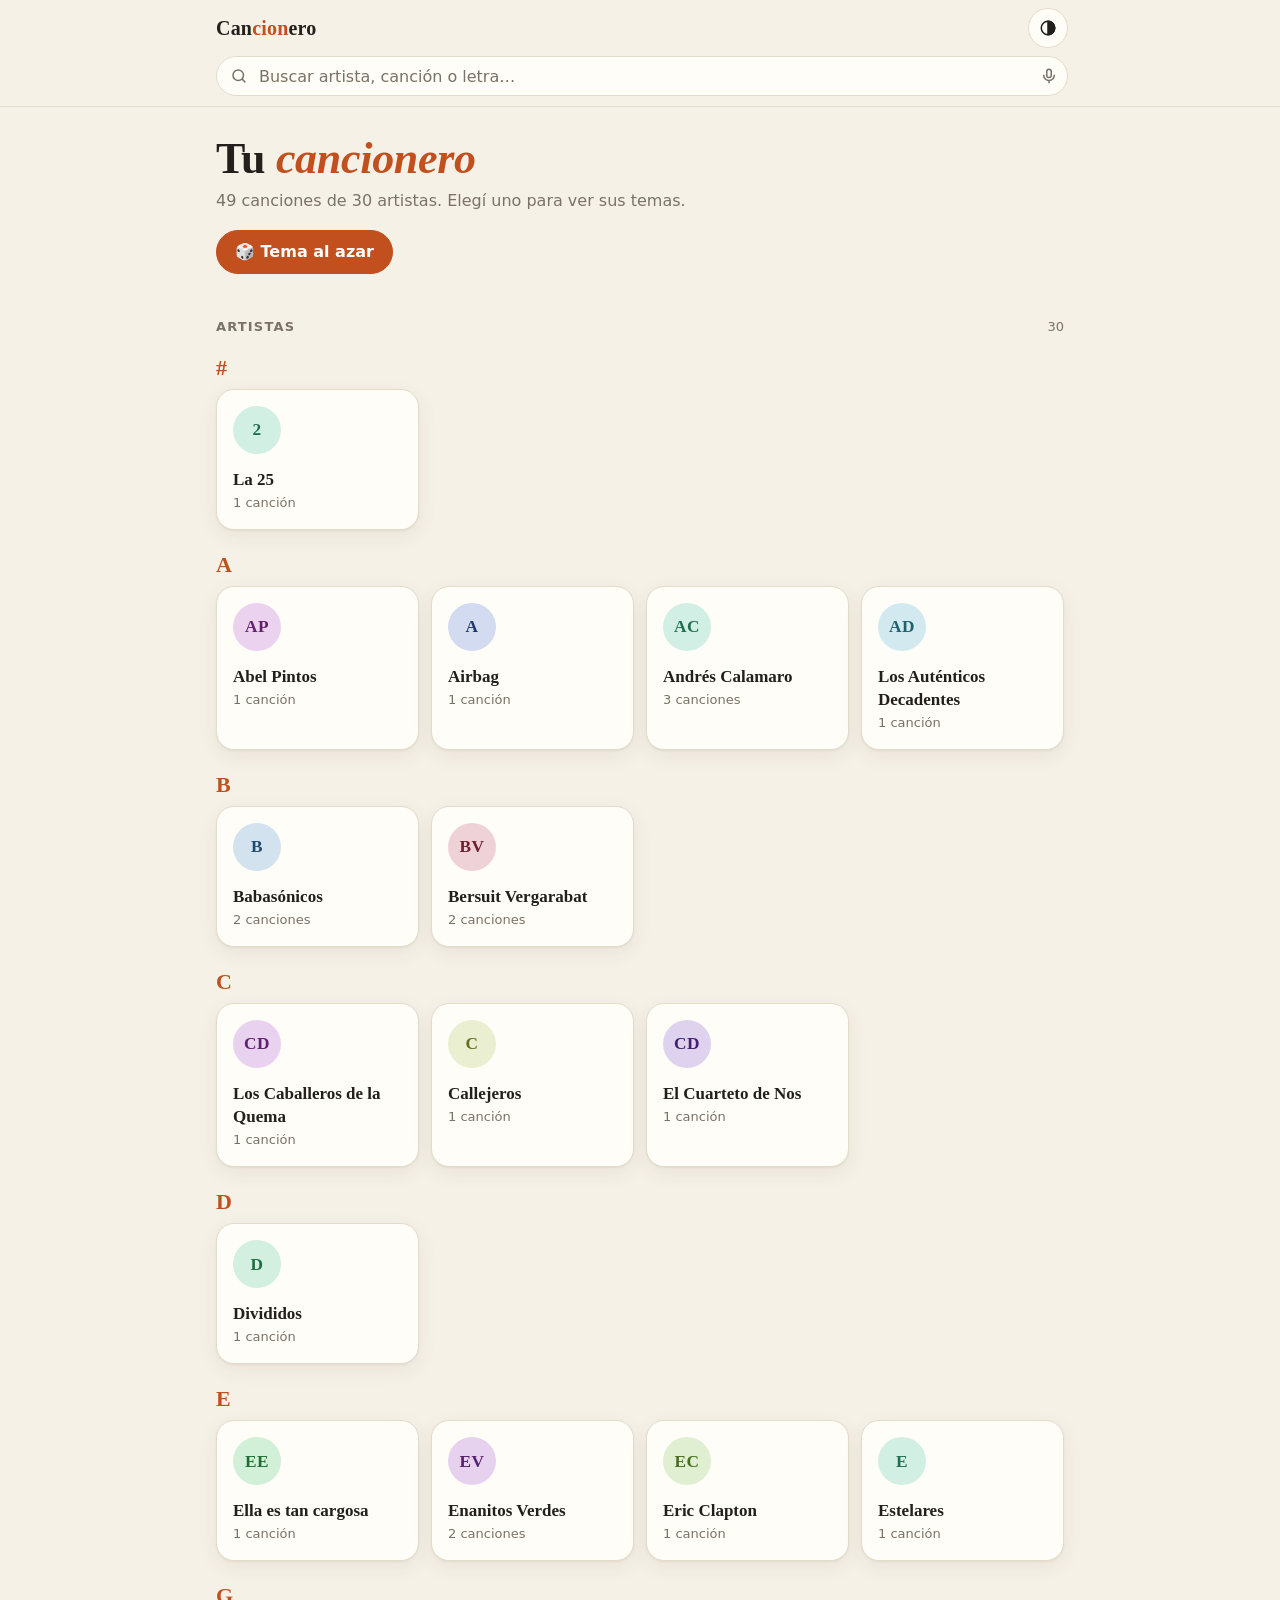
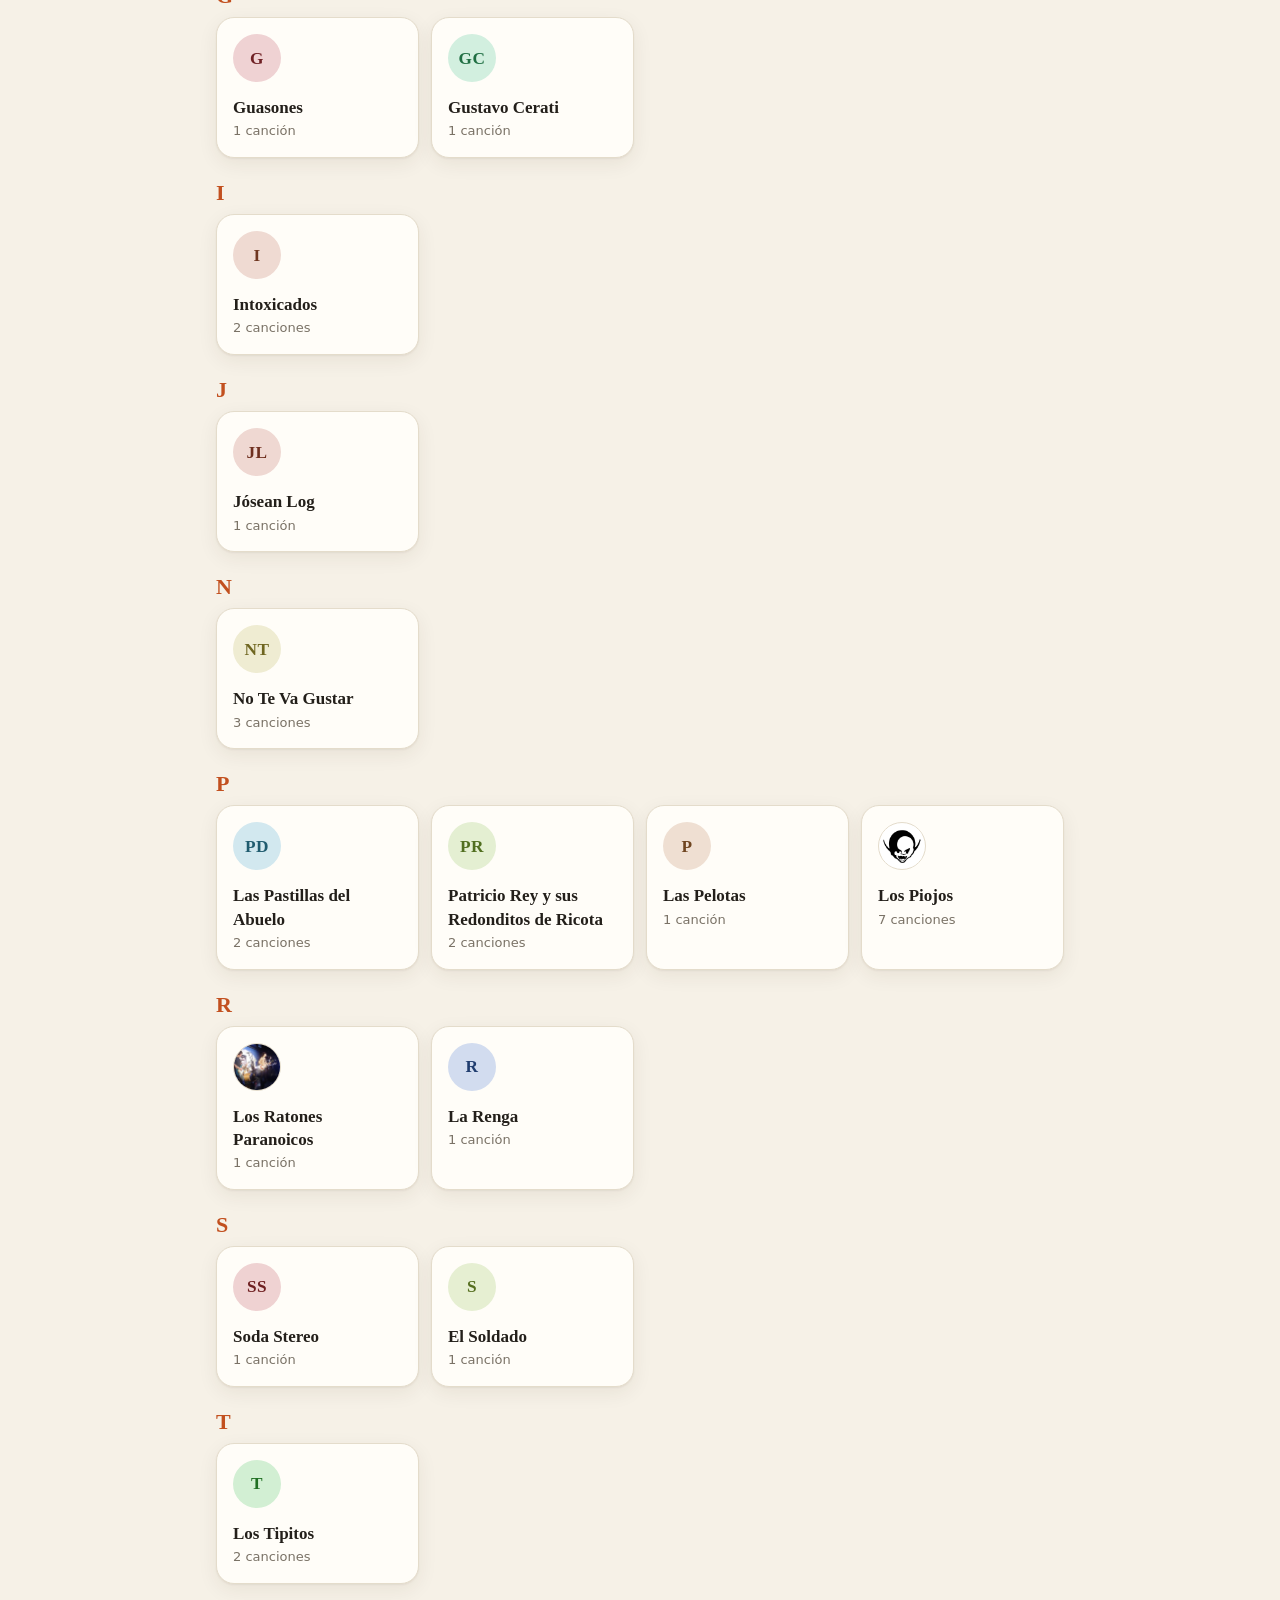
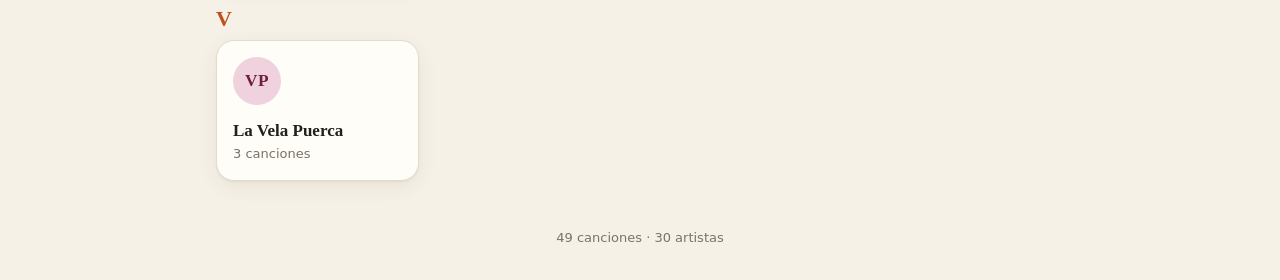
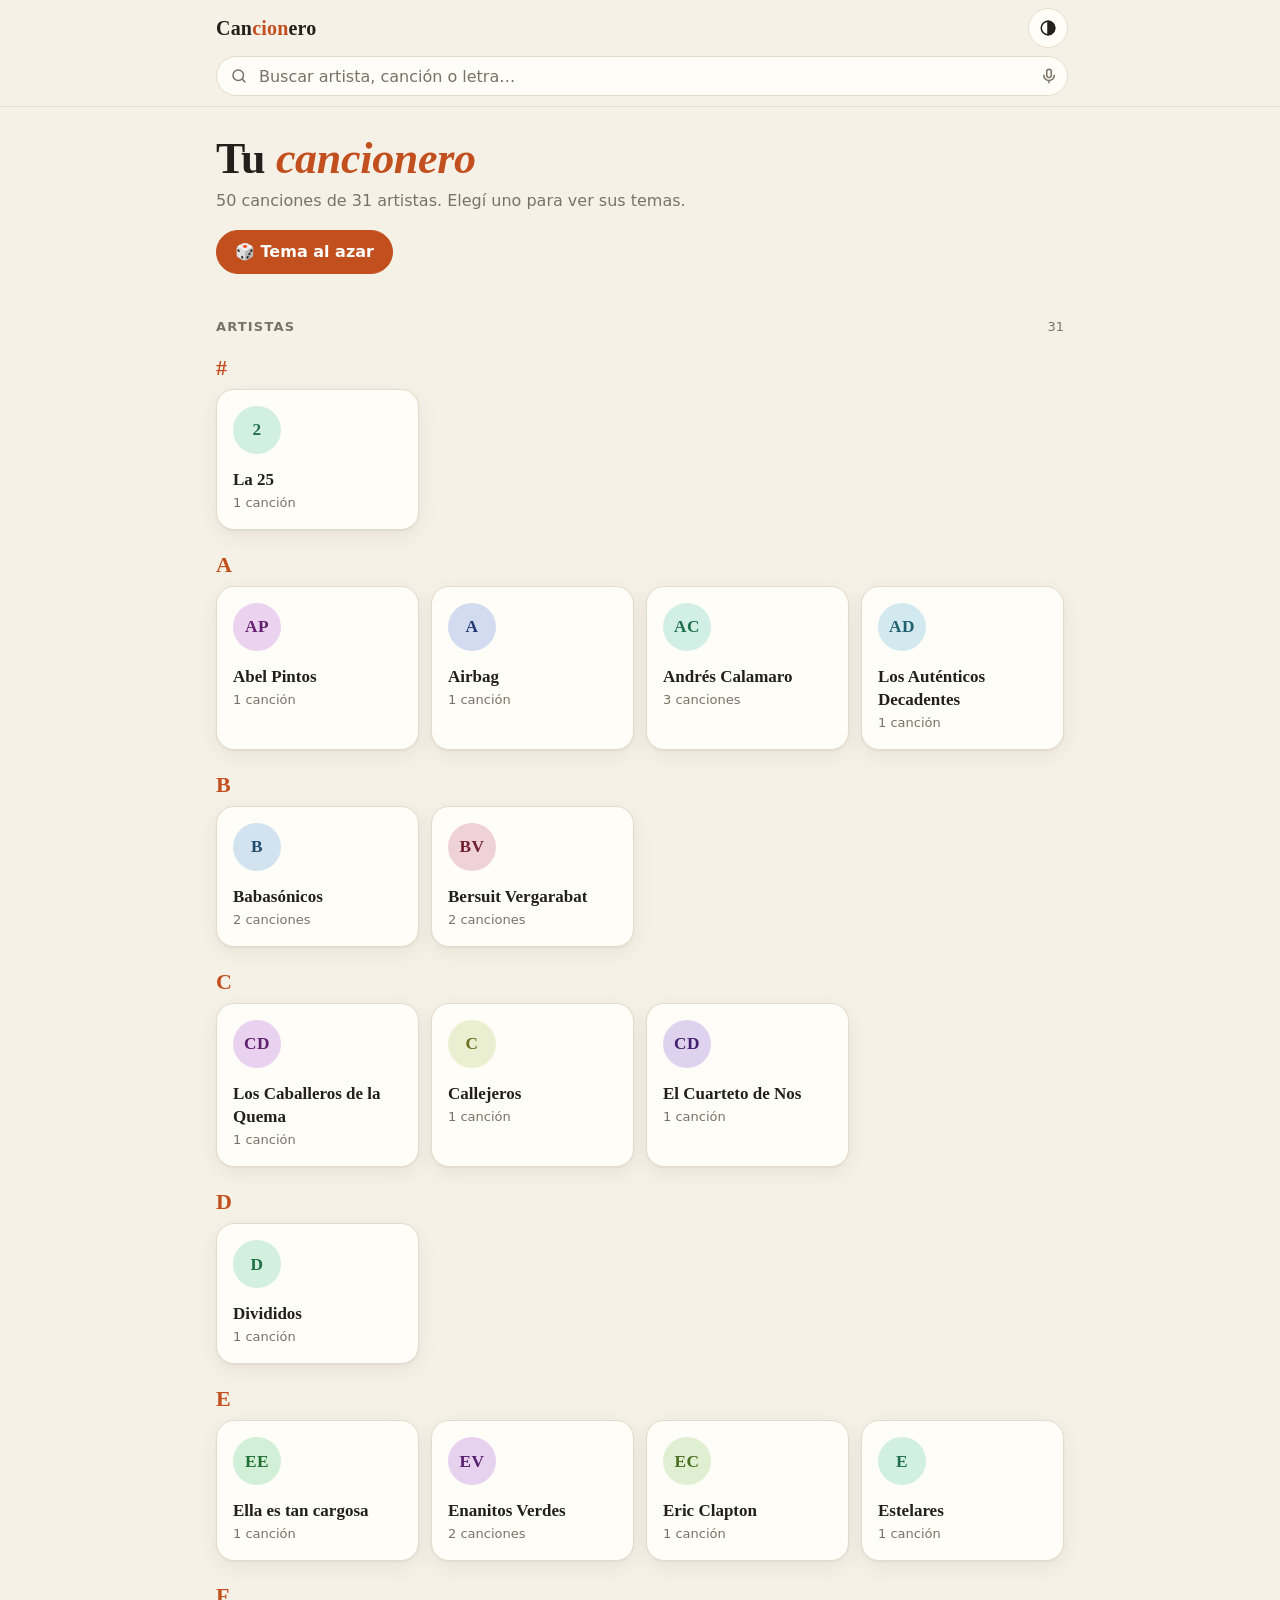
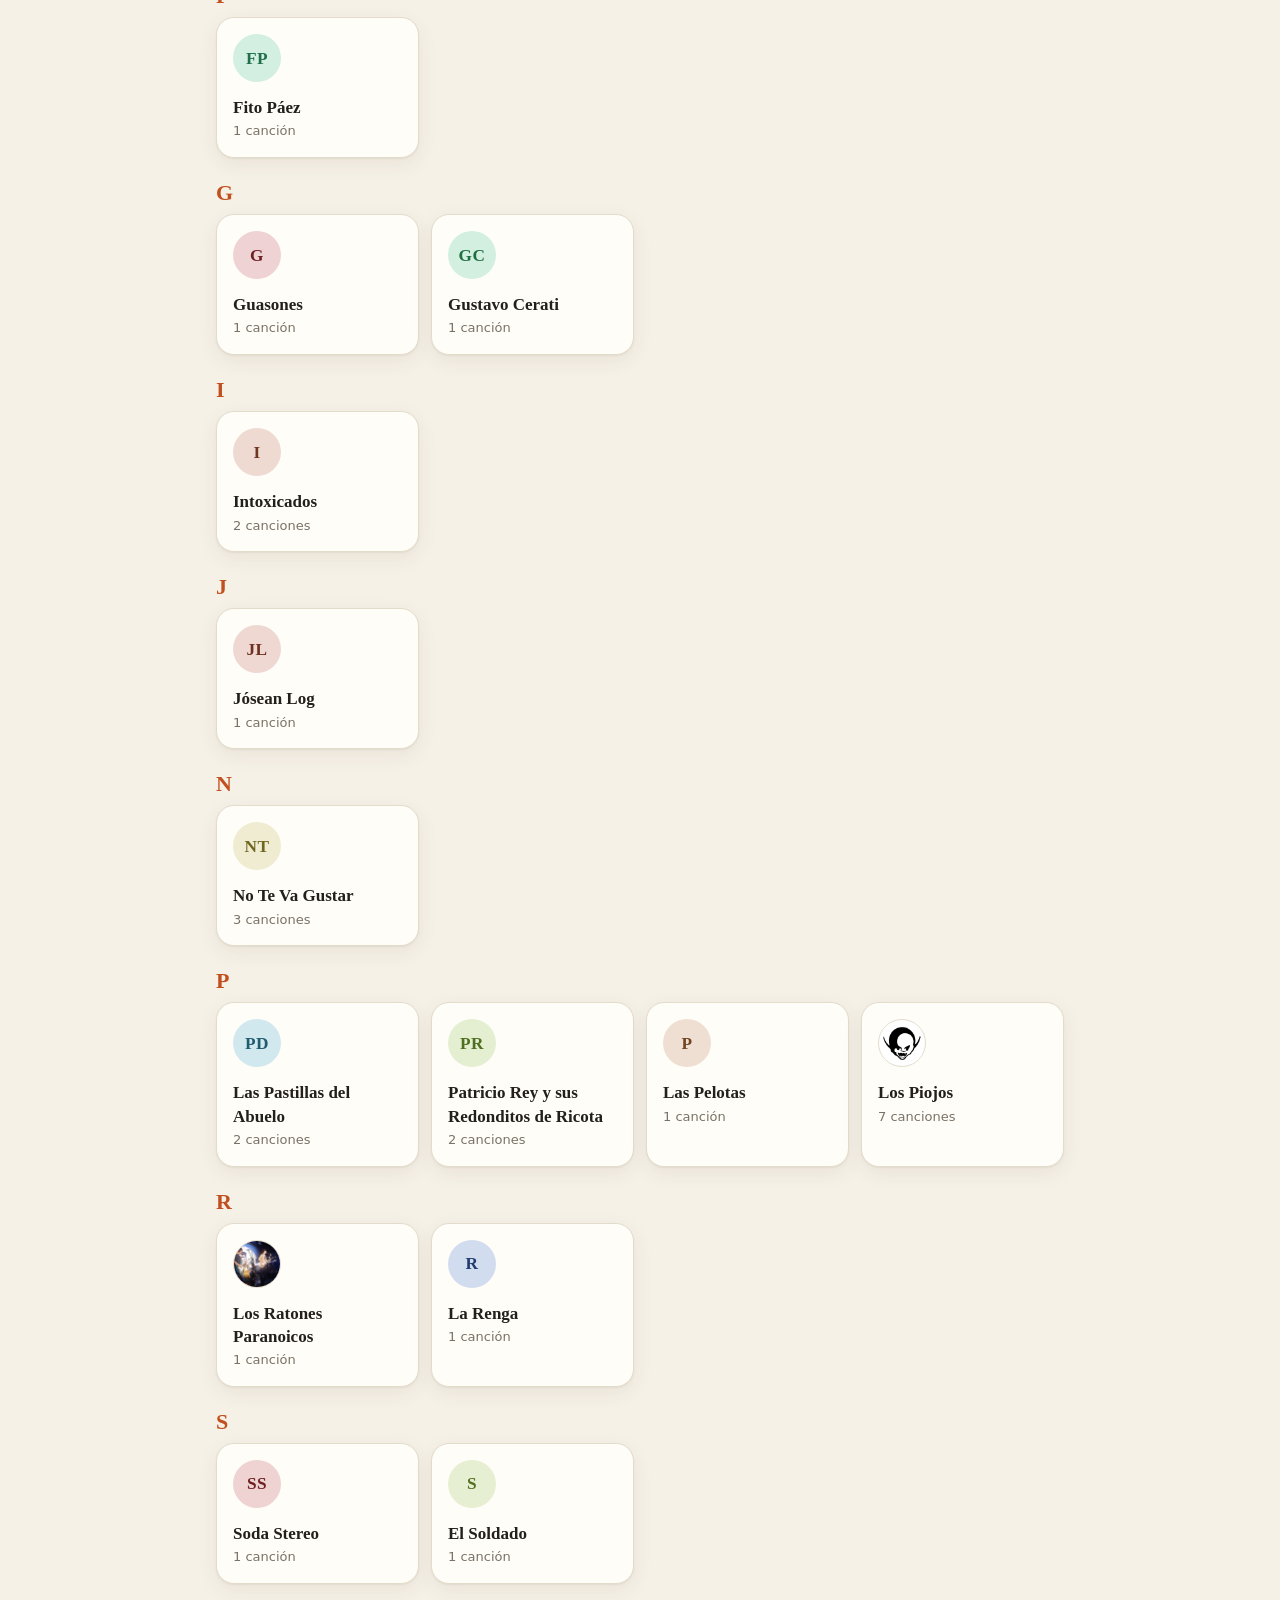
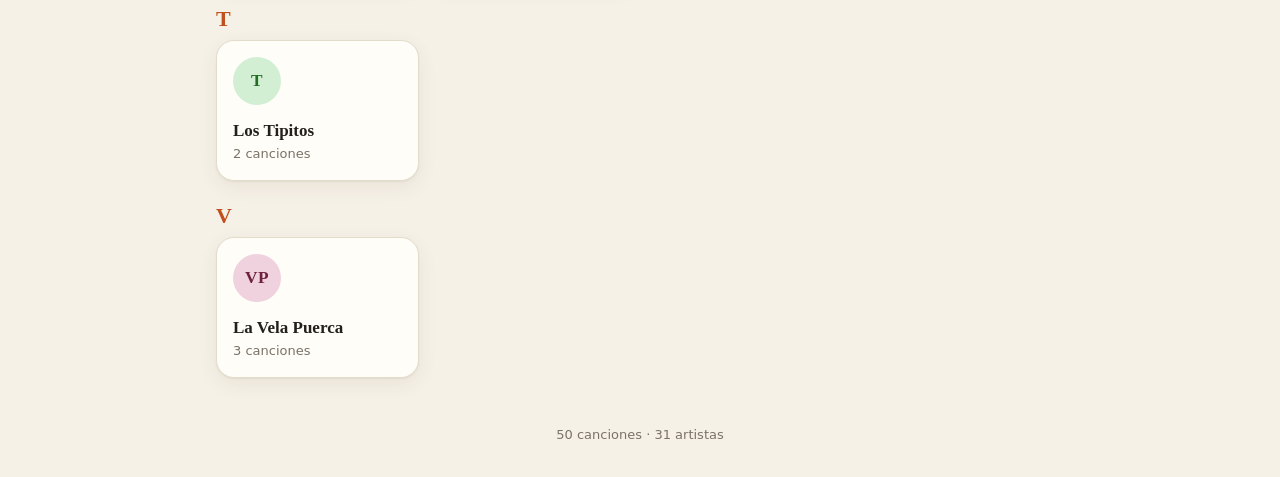
